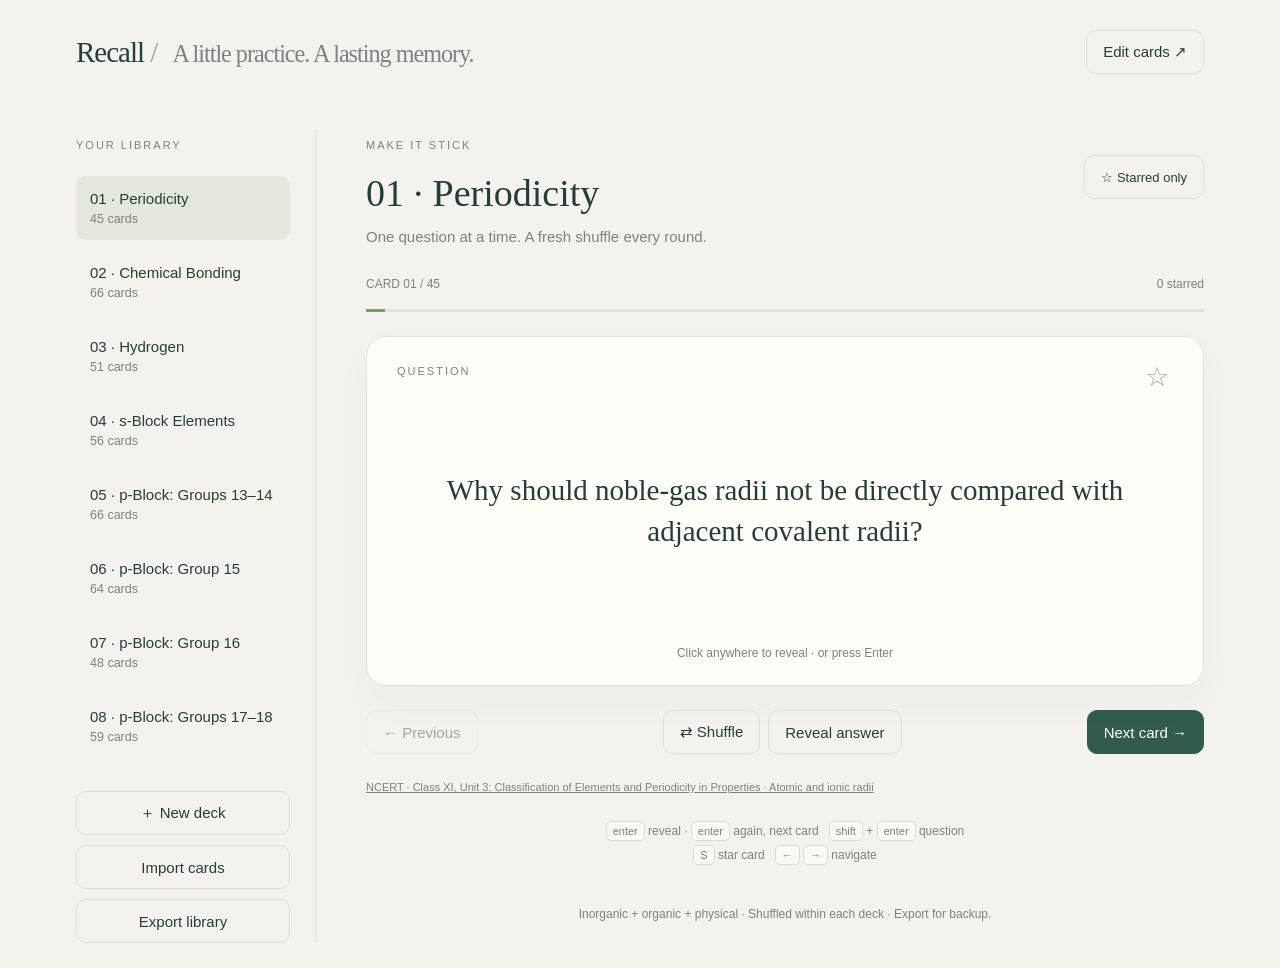
==== flashcards/index.html @ 3850d4a3 "Show board-note PDF page references and repair legacy wavefunction card" ====
<!doctype html>
<html lang="en"><head><meta charset="utf-8"><meta name="viewport" content="width=device-width,initial-scale=1,viewport-fit=cover"><meta name="robots" content="noindex, nofollow, noarchive"><meta name="referrer" content="no-referrer"><meta name="theme-color" content="#f4f2ed"><title>Recall — Flashcards</title><style>
:root{--bg:#f4f2ed;--ink:#243e37;--muted:#7a847e;--green:#315c4d;--line:#dedfd6}*{box-sizing:border-box}body{margin:0;background:var(--bg);color:var(--ink);font:15px -apple-system,BlinkMacSystemFont,sans-serif}button,input,textarea,select{font:inherit}button{cursor:pointer;color:inherit;border:1px solid var(--line);background:transparent;border-radius:10px;padding:10px 16px}button:hover{background:#e8ece4}button:disabled{opacity:.4;cursor:default}button:focus-visible,[role=button]:focus-visible{outline:3px solid #a8c6af;outline-offset:4px}.primary{background:var(--green);color:white;border-color:var(--green)}.primary:hover{background:#244737}header{max-width:1200px;margin:auto;padding:30px 36px;display:flex;justify-content:space-between;align-items:center}.logo{font-family:Georgia,serif;font-size:29px;letter-spacing:-1px}.logo span{font-family:inherit;color:#92a58d}header small{color:var(--muted);margin-left:15px}.layout{max-width:1200px;margin:25px auto;display:grid;grid-template-columns:240px 1fr;gap:50px;padding:0 36px}#decks{max-height:65vh;overflow:auto}aside{border-right:1px solid var(--line);padding-right:25px}.eyebrow{font-size:11px;text-transform:uppercase;letter-spacing:2px;color:var(--muted);margin:10px 0 20px}.deck{width:100%;text-align:left;border:0;margin:5px 0;padding:14px}.deck.active{background:#e2e8dc}.deck small{display:block;color:var(--muted);margin-top:5px}.aside-actions{margin-top:35px;display:grid;gap:10px}.topline{display:flex;justify-content:space-between;align-items:center;gap:15px}h1{font:38px Georgia,serif;font-weight:normal;margin:8px 0 10px}.subtitle{color:var(--muted);line-height:1.6}.filter{font-size:13px;white-space:nowrap}.filter.on{background:#ece3c6;border-color:#c8af67}.progress{margin:28px 0 18px;display:flex;justify-content:space-between;font-size:12px;color:var(--muted)}.track{height:3px;background:#e0e3da;margin-bottom:24px}.track div{height:100%;background:#819a73;transition:width .3s}.card{position:relative;min-height:350px;background:#fffef9;border:1px solid #e0e3d9;border-radius:20px;box-shadow:0 15px 40px #283a2a08;display:flex;flex-direction:column;align-items:center;justify-content:center;padding:65px 45px;cursor:pointer;transition:background .2s}.card.back{background:#edf2e8}.card .side{position:absolute;top:28px;left:30px;font-size:11px;letter-spacing:2px;text-transform:uppercase;color:var(--muted)}.star{position:absolute;right:22px;top:18px;border:0;font-size:27px;padding:5px 12px;color:#a1a79e}.star.selected{color:#b69239}.content{font:29px/1.45 Georgia,serif;text-align:center;white-space:pre-wrap;overflow-wrap:anywhere;max-width:100%}.hint{position:absolute;bottom:25px;color:var(--muted);font-size:12px}.controls{gap:8px;flex-wrap:wrap;display:flex;align-items:center;justify-content:space-between;margin:24px 0}.keys{color:var(--muted);font-size:12px;text-align:center;line-height:2}kbd{border:1px solid #d8dcd1;border-radius:5px;background:#fafaf4;padding:3px 6px;font:11px -apple-system,sans-serif}.footer{margin-top:40px;color:var(--muted);font-size:12px;text-align:center}dialog{width:min(720px,95vw);border:1px solid var(--line);border-radius:18px;padding:30px;background:var(--bg);color:var(--ink)}dialog::backdrop{background:#1f352b66;backdrop-filter:blur(5px)}.modal-head{display:flex;justify-content:space-between;align-items:center}.modal-head h2{font:28px Georgia,serif;margin:0}label{display:block;margin-top:20px;font-size:12px;color:var(--muted)}input,textarea{width:100%;border:1px solid var(--line);background:#fffef9;border-radius:8px;padding:12px;color:var(--ink);margin-top:7px}textarea{min-height:90px;resize:vertical}.edit-row{border-top:1px solid var(--line);margin-top:20px;padding-top:5px}.modal-actions{display:flex;gap:10px;justify-content:space-between;margin-top:24px}.notice{min-height:20px;color:#a14e37;font-size:13px}#file{display:none}@media(max-width:760px){header{padding:20px}header small{display:none}.layout{display:block;padding:0 20px;margin-top:5px}aside{border:0;padding:0;margin-bottom:25px}#decks{display:flex;overflow:auto}.deck{min-width:140px}.aside-actions{display:flex;margin-top:10px}.aside-actions button{font-size:12px;padding:8px}.eyebrow{display:none}h1{font-size:30px}.card{min-height:320px;padding:60px 25px}.content{font-size:24px}.layout{max-width:650px}}
#figure{display:block;width:min(600px,100%);max-height:260px;object-fit:contain;margin-top:22px;border-radius:14px}#figure[hidden]{display:none}.card:has(#figure:not([hidden])){padding:65px 30px 60px}.card:has(#figure:not([hidden])) .content{font-size:24px}/* mobile-layout-v1 */
html{overflow-x:hidden}main,.topline>div{min-width:0}button,[role=button]{touch-action:manipulation}button{min-height:44px}h1{overflow-wrap:anywhere}.mobile-picker{display:none}.aside-actions{min-width:0}dialog{max-height:85dvh;overflow-y:auto}input,textarea,select{font-size:16px}.content{line-height:1.4}#source{overflow-wrap:anywhere}
@media(max-width:760px){body{padding-bottom:env(safe-area-inset-bottom)}header{padding:18px max(16px,env(safe-area-inset-left));gap:12px}.layout{padding:0 max(16px,env(safe-area-inset-left));margin:0 auto 24px;max-width:650px}aside{margin-bottom:24px}#decks{display:none}.mobile-picker{display:block;margin:0;font-size:12px}.mobile-picker select{display:block;width:100%;max-width:100%;border:1px solid var(--line);border-radius:12px;background:#fffef9;color:var(--ink);padding:12px 34px 12px 12px;margin-top:8px;min-height:48px}.aside-actions{display:grid;grid-template-columns:repeat(3,minmax(0,1fr));gap:8px;margin-top:12px}.aside-actions button{padding:9px 4px;font-size:12px;white-space:normal}.topline{align-items:flex-start;gap:8px}h1{font-size:clamp(24px,6.5vw,32px);line-height:1.2;margin-top:0}.filter{font-size:12px;padding:9px;min-width:96px}.subtitle{font-size:13px}.progress{margin:20px 0 12px}.track{margin-bottom:18px}.card{min-height:310px;padding:65px 22px 70px;border-radius:16px}.content{font-size:clamp(21px,5.6vw,27px)}.card .side{left:20px;top:24px}.hint{bottom:23px;left:15px;right:15px;text-align:center;font-size:11px;line-height:1.5}.controls{display:grid;grid-template-columns:1fr 1fr;gap:8px;margin:18px 0}.controls>div{grid-column:1/-1;grid-row:1;display:grid!important;grid-template-columns:1fr 1fr}.controls button{width:100%;font-size:13px;padding:12px 6px}#next{grid-column:2;grid-row:2}#prev{grid-column:1;grid-row:2}.keys{display:none}.footer{margin-top:24px;font-size:11px;line-height:1.6}.card:has(#figure:not([hidden])){padding:60px 15px 65px}.card:has(#figure:not([hidden])) .content{font-size:21px}#figure{margin-top:15px}dialog{padding:20px;width:calc(100vw - 24px)}.modal-head h2{font-size:24px}.modal-actions{gap:8px}.modal-actions button{font-size:14px}}
@media(prefers-reduced-motion:reduce){*{transition:none!important}}
</style></head><body>
<header><div class="logo">Recall<span> /</span><small>A little practice. A lasting memory.</small></div><button id="edit">Edit cards ↗</button></header>
<div class="layout"><aside><div class="eyebrow">Your library</div><label class="mobile-picker" for="deck-select">Choose a deck<select id="deck-select"></select></label><div id="decks"></div><div class="aside-actions"><button id="new">＋ New deck</button><button id="import">Import cards</button><button id="export">Export library</button></div></aside><main><div class="topline"><div><div class="eyebrow">Make it stick</div><h1 id="title"></h1></div><button class="filter" id="filter">☆ Starred only</button></div><div class="subtitle">One question at a time. A fresh shuffle every round.</div><div class="progress"><span id="position"></span><span id="count"></span></div><div class="track"><div id="bar"></div></div><div class="card" id="card" role="button" tabindex="0" aria-label="Flip flashcard"><span class="side" id="side">Question</span><button class="star" id="star" aria-label="Star card">☆</button><div class="content" id="content"></div><img id="figure" alt="" hidden><span class="hint" id="hint"></span></div><div class="controls"><button id="prev">← Previous</button><div style="display:flex;gap:8px"><button id="shuffle" title="Shuffle this deck and start a fresh round">⇄ Shuffle</button><button id="flip">Reveal answer</button></div><button id="next" class="primary">Next card →</button></div><div id="source" style="color:var(--muted);font-size:11px;line-height:1.7;margin:12px 0 22px"></div><div class="keys"><kbd>enter</kbd> reveal · <kbd>enter</kbd> again, next card &nbsp; <kbd>shift</kbd> + <kbd>enter</kbd> question<br><kbd>S</kbd> star card &nbsp; <kbd>←</kbd> <kbd>→</kbd> navigate</div><div class="footer">Inorganic + organic + physical · Shuffled within each deck · Export for backup.</div></main></div>
<dialog id="editor"><div class="modal-head"><h2>Edit your deck</h2><button id="close">✕</button></div><label>Deck name<input id="deckname" maxlength="100"></label><div id="rows"></div><div class="modal-actions"><button id="add">＋ Add card</button><button id="save" class="primary">Save deck</button></div><p class="notice" id="notice"></p></dialog><input type="file" id="file" accept=".json,application/json">
<script id="ncert-builtins">const BUILTIN_DECKS=[{"id":"ncert-full-periodicity-v1","name":"01 · Periodicity","description":"Original recall prompts based on NCERT; full older chapter coverage.","cards":[{"q":"What distinguishes modern periodic law from Mendeleev’s law?","a":"Modern periodicity is based on atomic number; Mendeleev arranged chiefly by atomic mass.","starred":false,"topic":"Periodic classification","source":{"book":"NCERT Chemistry","chapter":"Class XI, Unit 3: Classification of Elements and Periodicity in Properties","topic":"Periodic classification","url":"https://ncert.nic.in/textbook/pdf/kech103.pdf"},"id":"card-b4aacfde845e7854","concept":"q:what distinguishes modern periodic law from mendeleev s law"},{"q":"Why do chemical properties repeat periodically?","a":"Similar valence-shell configurations recur as atomic number increases.","starred":false,"topic":"Periodic classification","source":{"book":"NCERT Chemistry","chapter":"Class XI, Unit 3: Classification of Elements and Periodicity in Properties","topic":"Periodic classification","url":"https://ncert.nic.in/textbook/pdf/kech103.pdf"},"id":"card-3564a9c19187f650","concept":"q:why do chemical properties repeat periodically"},{"q":"What limited Newlands’ law of octaves?","a":"It worked reasonably only up to calcium.","starred":false,"topic":"Periodic classification","source":{"book":"NCERT Chemistry","chapter":"Class XI, Unit 3: Classification of Elements and Periodicity in Properties","topic":"Periodic classification","url":"https://ncert.nic.in/textbook/pdf/kech103.pdf"},"id":"card-4d4bcddd098fec46","concept":"q:what limited newlands law of octaves"},{"q":"What were eka-aluminium and eka-silicon later identified as?","a":"Gallium and germanium, respectively.","starred":false,"topic":"Periodic classification","source":{"book":"NCERT Chemistry","chapter":"Class XI, Unit 3: Classification of Elements and Periodicity in Properties","topic":"Periodic classification","url":"https://ncert.nic.in/textbook/pdf/kech103.pdf"},"id":"card-8cde0d0e4b7dd866","concept":"q:what were eka aluminium and eka silicon later identified as"},{"q":"What determines an element’s period?","a":"The highest principal quantum number occupied in its ground-state configuration.","starred":false,"topic":"Electronic configurations","source":{"book":"NCERT Chemistry","chapter":"Class XI, Unit 3: Classification of Elements and Periodicity in Properties","topic":"Electronic configurations","url":"https://ncert.nic.in/textbook/pdf/kech103.pdf"},"id":"card-d88bf72937ccd4da","concept":"q:what determines an element s period"},{"q":"What are the valence configurations of s- and p-block elements?","a":"s-block: ns¹ or ns². p-block: ns²np¹–⁶; helium is 1s².","starred":false,"topic":"Electronic configurations","source":{"book":"NCERT Chemistry","chapter":"Class XI, Unit 3: Classification of Elements and Periodicity in Properties","topic":"Electronic configurations","url":"https://ncert.nic.in/textbook/pdf/kech103.pdf"},"id":"card-c2c9488340715de0","concept":"q:what are the valence configurations of s and p block elements"},{"q":"What is the general d-block configuration?","a":"(n−1)d¹–¹⁰ns⁰–².","starred":false,"topic":"Electronic configurations","source":{"book":"NCERT Chemistry","chapter":"Class XI, Unit 3: Classification of Elements and Periodicity in Properties","topic":"Electronic configurations","url":"https://ncert.nic.in/textbook/pdf/kech103.pdf"},"id":"card-8ac11bf818082ec2","concept":"q:what is the general d block configuration"},{"q":"What is the general f-block configuration?","a":"(n−2)f¹–¹⁴(n−1)d⁰–¹ns².","starred":false,"topic":"Electronic configurations","source":{"book":"NCERT Chemistry","chapter":"Class XI, Unit 3: Classification of Elements and Periodicity in Properties","topic":"Electronic configurations","url":"https://ncert.nic.in/textbook/pdf/kech103.pdf"},"id":"card-cb9335bf37b9ec5d","concept":"q:what is the general f block configuration"},{"q":"Why is helium placed with group 18 despite its s configuration?","a":"Its closed shell and very low reactivity resemble the noble gases.","starred":false,"topic":"Electronic configurations","source":{"book":"NCERT Chemistry","chapter":"Class XI, Unit 3: Classification of Elements and Periodicity in Properties","topic":"Electronic configurations","url":"https://ncert.nic.in/textbook/pdf/kech103.pdf"},"id":"card-cb4c1d490a7af591","concept":"q:why is helium placed with group 18 despite its s configuration"},{"q":"How many elements can periods 1–7 contain?","a":"2, 8, 8, 18, 18, 32, 32.","starred":false,"topic":"Electronic configurations","source":{"book":"NCERT Chemistry","chapter":"Class XI, Unit 3: Classification of Elements and Periodicity in Properties","topic":"Electronic configurations","url":"https://ncert.nic.in/textbook/pdf/kech103.pdf"},"id":"card-8fa2cfcc6019c5c3","concept":"q:how many elements can periods 1 7 contain"},{"q":"How does atomic radius usually vary across a period and down a group?","a":"It decreases across a period as effective nuclear attraction increases; it increases down a group as shells are added.","starred":false,"topic":"Atomic and ionic radii","source":{"book":"NCERT Chemistry","chapter":"Class XI, Unit 3: Classification of Elements and Periodicity in Properties","topic":"Atomic and ionic radii","url":"https://ncert.nic.in/textbook/pdf/kech103.pdf"},"id":"card-751730f29839438f","concept":"q:how does atomic radius usually vary across a period and down a group"},{"q":"Why is a cation smaller than its parent atom?","a":"Electron loss reduces repulsion and increases attraction per remaining electron; the outer shell may also disappear.","starred":false,"topic":"Atomic and ionic radii","source":{"book":"NCERT Chemistry","chapter":"Class XI, Unit 3: Classification of Elements and Periodicity in Properties","topic":"Atomic and ionic radii","url":"https://ncert.nic.in/textbook/pdf/kech103.pdf"},"id":"card-3c93670c9dd43a89","concept":"q:why is a cation smaller than its parent atom"},{"q":"Why is an anion larger than its parent atom?","a":"Added electrons increase repulsion while nuclear charge stays the same.","starred":false,"topic":"Atomic and ionic radii","source":{"book":"NCERT Chemistry","chapter":"Class XI, Unit 3: Classification of Elements and Periodicity in Properties","topic":"Atomic and ionic radii","url":"https://ncert.nic.in/textbook/pdf/kech103.pdf"},"id":"card-01cacb04d70d37cc","concept":"q:why is an anion larger than its parent atom"},{"q":"How do you rank radii within an isoelectronic series?","a":"More protons means a smaller radius for the same number of electrons.","starred":false,"topic":"Atomic and ionic radii","source":{"book":"NCERT Chemistry","chapter":"Class XI, Unit 3: Classification of Elements and Periodicity in Properties","topic":"Atomic and ionic radii","url":"https://ncert.nic.in/textbook/pdf/kech103.pdf"},"id":"card-9fdcd0d53245be4f","concept":"q:how do you rank radii within an isoelectronic series"},{"q":"Arrange O²⁻, F⁻, Na⁺ and Mg²⁺ by decreasing size.","a":"O²⁻ > F⁻ > Na⁺ > Mg²⁺; each has 10 electrons.","starred":false,"topic":"Atomic and ionic radii","source":{"book":"NCERT Chemistry","chapter":"Class XI, Unit 3: Classification of Elements and Periodicity in Properties","topic":"Atomic and ionic radii","url":"https://ncert.nic.in/textbook/pdf/kech103.pdf"},"id":"card-91822aff9a6f9854","concept":"q:arrange o² f na and mg² by decreasing size"},{"q":"Why should noble-gas radii not be directly compared with adjacent covalent radii?","a":"Noble-gas values are usually van der Waals radii, which use a different definition.","starred":false,"topic":"Atomic and ionic radii","source":{"book":"NCERT Chemistry","chapter":"Class XI, Unit 3: Classification of Elements and Periodicity in Properties","topic":"Atomic and ionic radii","url":"https://ncert.nic.in/textbook/pdf/kech103.pdf"},"id":"card-85e48c2c43742eec","concept":"q:why should noble gas radii not be directly compared with adjacent covalent radii"},{"q":"What process defines first ionisation enthalpy?","a":"X(g) → X⁺(g) + e⁻; removing an electron from an isolated gaseous atom.","starred":false,"topic":"Ionisation enthalpy","source":{"book":"NCERT Chemistry","chapter":"Class XI, Unit 3: Classification of Elements and Periodicity in Properties","topic":"Ionisation enthalpy","url":"https://ncert.nic.in/textbook/pdf/kech103.pdf"},"id":"card-41d00d0476376fde","concept":"q:what process defines first ionisation enthalpy"},{"q":"What is the broad trend in first ionisation enthalpy?","a":"Usually increases across a period and decreases down a group.","starred":false,"topic":"Ionisation enthalpy","source":{"book":"NCERT Chemistry","chapter":"Class XI, Unit 3: Classification of Elements and Periodicity in Properties","topic":"Ionisation enthalpy","url":"https://ncert.nic.in/textbook/pdf/kech103.pdf"},"id":"card-72eb7e8baf57ce61","concept":"q:what is the broad trend in first ionisation enthalpy"},{"q":"Why is Be’s first ionisation enthalpy greater than B’s?","a":"B loses a higher-energy 2p electron; Be loses a 2s electron from a filled subshell.","starred":false,"topic":"Ionisation enthalpy","source":{"book":"NCERT Chemistry","chapter":"Class XI, Unit 3: Classification of Elements and Periodicity in Properties","topic":"Ionisation enthalpy","url":"https://ncert.nic.in/textbook/pdf/kech103.pdf"},"id":"card-8cba7eddf71a2599","concept":"q:why is be s first ionisation enthalpy greater than b s"},{"q":"Why is nitrogen’s first ionisation enthalpy greater than oxygen’s?","a":"Nitrogen has a half-filled 2p³ arrangement; oxygen has a paired 2p electron with extra repulsion.","starred":false,"topic":"Ionisation enthalpy","source":{"book":"NCERT Chemistry","chapter":"Class XI, Unit 3: Classification of Elements and Periodicity in Properties","topic":"Ionisation enthalpy","url":"https://ncert.nic.in/textbook/pdf/kech103.pdf"},"id":"card-8949206e425e3a51","concept":"q:why is nitrogen s first ionisation enthalpy greater than oxygen s"},{"q":"Why is Mg’s first ionisation enthalpy greater than Al’s?","a":"Al’s electron is removed from 3p, whereas Mg’s is removed from 3s.","starred":false,"topic":"Ionisation enthalpy","source":{"book":"NCERT Chemistry","chapter":"Class XI, Unit 3: Classification of Elements and Periodicity in Properties","topic":"Ionisation enthalpy","url":"https://ncert.nic.in/textbook/pdf/kech103.pdf"},"id":"card-ab8e0a9323913749","concept":"q:why is mg s first ionisation enthalpy greater than al s"},{"q":"Why is phosphorus’s first ionisation enthalpy greater than sulphur’s?","a":"P has half-filled 3p³; S contains a repelling electron pair in 3p.","starred":false,"topic":"Ionisation enthalpy","source":{"book":"NCERT Chemistry","chapter":"Class XI, Unit 3: Classification of Elements and Periodicity in Properties","topic":"Ionisation enthalpy","url":"https://ncert.nic.in/textbook/pdf/kech103.pdf"},"id":"card-4bf26396e0bf39e1","concept":"q:why is phosphorus s first ionisation enthalpy greater than sulphur s"},{"q":"Why are successive ionisation enthalpies progressively larger?","a":"Each electron is removed from an increasingly positive ion.","starred":false,"topic":"Ionisation enthalpy","source":{"book":"NCERT Chemistry","chapter":"Class XI, Unit 3: Classification of Elements and Periodicity in Properties","topic":"Ionisation enthalpy","url":"https://ncert.nic.in/textbook/pdf/kech103.pdf"},"id":"card-81ebdb6b436c9e6d","concept":"q:why are successive ionisation enthalpies progressively larger"},{"q":"What does a large jump after the second ionisation suggest?","a":"Two electrons were relatively easy to remove; the next removal disrupts a stable core, as in group 2.","starred":false,"topic":"Ionisation enthalpy","source":{"book":"NCERT Chemistry","chapter":"Class XI, Unit 3: Classification of Elements and Periodicity in Properties","topic":"Ionisation enthalpy","url":"https://ncert.nic.in/textbook/pdf/kech103.pdf"},"id":"card-9cbcdff4a36e9d5e","concept":"q:what does a large jump after the second ionisation suggest"},{"q":"What process defines electron gain enthalpy?","a":"X(g) + e⁻ → X⁻(g). A negative value means energy is released.","starred":false,"topic":"Electron gain enthalpy","source":{"book":"NCERT Chemistry","chapter":"Class XI, Unit 3: Classification of Elements and Periodicity in Properties","topic":"Electron gain enthalpy","url":"https://ncert.nic.in/textbook/pdf/kech103.pdf"},"id":"card-bde1ab3d8d0767ab","concept":"q:what process defines electron gain enthalpy"},{"q":"Why is chlorine’s electron gain enthalpy more negative than fluorine’s?","a":"The compact 2p shell of fluorine causes stronger repulsion for the incoming electron than chlorine’s 3p shell.","starred":false,"topic":"Electron gain enthalpy","source":{"book":"NCERT Chemistry","chapter":"Class XI, Unit 3: Classification of Elements and Periodicity in Properties","topic":"Electron gain enthalpy","url":"https://ncert.nic.in/textbook/pdf/kech103.pdf"},"id":"card-9f204c3323771d0b","concept":"q:why is chlorine s electron gain enthalpy more negative than fluorine s"},{"q":"Why is sulphur’s electron gain enthalpy more negative than oxygen’s?","a":"Oxygen’s compact 2p shell produces greater electron–electron repulsion.","starred":false,"topic":"Electron gain enthalpy","source":{"book":"NCERT Chemistry","chapter":"Class XI, Unit 3: Classification of Elements and Periodicity in Properties","topic":"Electron gain enthalpy","url":"https://ncert.nic.in/textbook/pdf/kech103.pdf"},"id":"card-866aa41487122c55","concept":"q:why is sulphur s electron gain enthalpy more negative than oxygen s"},{"q":"Why is the second electron gain enthalpy of oxygen positive?","a":"Energy is needed to add an electron to an already negative O⁻ ion.","starred":false,"topic":"Electron gain enthalpy","source":{"book":"NCERT Chemistry","chapter":"Class XI, Unit 3: Classification of Elements and Periodicity in Properties","topic":"Electron gain enthalpy","url":"https://ncert.nic.in/textbook/pdf/kech103.pdf"},"id":"card-6c669c712f3d2db9","concept":"q:why is the second electron gain enthalpy of oxygen positive"},{"q":"Why is electron addition to a noble gas energetically unfavourable?","a":"The electron must enter a new, higher-energy shell beyond the closed shell.","starred":false,"topic":"Electron gain enthalpy","source":{"book":"NCERT Chemistry","chapter":"Class XI, Unit 3: Classification of Elements and Periodicity in Properties","topic":"Electron gain enthalpy","url":"https://ncert.nic.in/textbook/pdf/kech103.pdf"},"id":"card-9640805926fe97fb","concept":"q:why is electron addition to a noble gas energetically unfavourable"},{"q":"How is electronegativity different from electron gain enthalpy?","a":"Electronegativity concerns attraction for shared electrons in a bond; electron gain enthalpy concerns electron addition to an isolated gaseous species.","starred":false,"topic":"Electronegativity","source":{"book":"NCERT Chemistry","chapter":"Class XI, Unit 3: Classification of Elements and Periodicity in Properties","topic":"Electronegativity","url":"https://ncert.nic.in/textbook/pdf/kech103.pdf"},"id":"card-eac6c59ab0e57a88","concept":"q:how is electronegativity different from electron gain enthalpy"},{"q":"Which element is most electronegative?","a":"Fluorine.","starred":false,"topic":"Electronegativity","source":{"book":"NCERT Chemistry","chapter":"Class XI, Unit 3: Classification of Elements and Periodicity in Properties","topic":"Electronegativity","url":"https://ncert.nic.in/textbook/pdf/kech103.pdf"},"id":"card-1578d5200e973301","concept":"q:which element is most electronegative"},{"q":"How does metallic character vary in the periodic table?","a":"Usually decreases across a period and increases down a group.","starred":false,"topic":"Electronegativity","source":{"book":"NCERT Chemistry","chapter":"Class XI, Unit 3: Classification of Elements and Periodicity in Properties","topic":"Electronegativity","url":"https://ncert.nic.in/textbook/pdf/kech103.pdf"},"id":"card-ef643f962e688eb0","concept":"q:how does metallic character vary in the periodic table"},{"q":"How does oxide character generally change across a period?","a":"From basic through amphoteric to acidic as metallic character decreases.","starred":false,"topic":"Chemical reactivity","source":{"book":"NCERT Chemistry","chapter":"Class XI, Unit 3: Classification of Elements and Periodicity in Properties","topic":"Chemical reactivity","url":"https://ncert.nic.in/textbook/pdf/kech103.pdf"},"id":"card-0ecb93980e31438c","concept":"q:how does oxide character generally change across a period"},{"q":"Give two common amphoteric oxides.","a":"Al₂O₃ and ZnO; each reacts with both acids and bases.","starred":false,"topic":"Chemical reactivity","source":{"book":"NCERT Chemistry","chapter":"Class XI, Unit 3: Classification of Elements and Periodicity in Properties","topic":"Chemical reactivity","url":"https://ncert.nic.in/textbook/pdf/kech103.pdf"},"id":"card-bcea8076e9671b9d","concept":"q:give two common amphoteric oxides"},{"q":"How does the highest oxidation state of main-group elements relate to the group number?","a":"For groups 13–17, the maximum commonly equals group number minus 10; fluorine and oxygen have important exceptions.","starred":false,"topic":"Chemical reactivity","source":{"book":"NCERT Chemistry","chapter":"Class XI, Unit 3: Classification of Elements and Periodicity in Properties","topic":"Chemical reactivity","url":"https://ncert.nic.in/textbook/pdf/kech103.pdf"},"id":"card-cdbf4d63bffb54c0","concept":"q:how does the highest oxidation state of main group elements relate to the group number"},{"q":"Why are second-period elements often anomalous?","a":"They are small, have high electronegativity and high ionisation enthalpy, and lack accessible valence d orbitals.","starred":false,"topic":"Anomalous behaviour","source":{"book":"NCERT Chemistry","chapter":"Class XI, Unit 3: Classification of Elements and Periodicity in Properties","topic":"Anomalous behaviour","url":"https://ncert.nic.in/textbook/pdf/kech103.pdf"},"id":"card-2ce5243509072b36","concept":"q:why are second period elements often anomalous"},{"q":"What is a diagonal relationship? Give examples.","a":"Similarity between diagonally adjacent elements, such as Li–Mg and Be–Al, associated with comparable size and charge density.","starred":false,"topic":"Anomalous behaviour","source":{"book":"NCERT Chemistry","chapter":"Class XI, Unit 3: Classification of Elements and Periodicity in Properties","topic":"Anomalous behaviour","url":"https://ncert.nic.in/textbook/pdf/kech103.pdf"},"id":"card-c0a8b0eb6d79bfae","concept":"q:what is a diagonal relationship give examples"},{"id":"boards-moseley-law","concept":"boards-moseley-law","q":"What correlation underlies Moseley’s identification of atomic number?","a":"√ν of characteristic X-rays varies approximately linearly with Z.","starred":false,"topic":"Additional board concepts","source":{"book":"Chemistry Master Boards","chapter":"01 · Periodicity","topic":"Board notes","pdfPage":70}},{"id":"boards-d-block-group-number","concept":"boards-d-block-group-number","q":"For a typical d-block configuration, how is group number obtained?","a":"Add (n−1)d and ns electron counts.","starred":false,"topic":"Additional board concepts","source":{"book":"Chemistry Master Boards","chapter":"01 · Periodicity","topic":"Board notes","pdfPage":78}},{"id":"boards-transuranic","concept":"boards-transuranic","q":"What defines a transuranic element?","a":"Atomic number greater than uranium’s 92.","starred":false,"topic":"Additional board concepts","source":{"book":"Chemistry Master Boards","chapter":"01 · Periodicity","topic":"Board notes","pdfPage":80}},{"id":"boards-slater-1s","concept":"boards-slater-1s","q":"In Slater’s rules, how much does the other 1s electron shield a 1s electron?","a":"0.30.","starred":false,"topic":"Additional board concepts","source":{"book":"Chemistry Master Boards","chapter":"01 · Periodicity","topic":"Board notes","pdfPage":82}},{"id":"boards-slater-same-sp","concept":"boards-slater-same-sp","q":"In Slater’s rules, how much does another electron in the same ns/np group shield?","a":"0.35, except the 1s case.","starred":false,"topic":"Additional board concepts","source":{"book":"Chemistry Master Boards","chapter":"01 · Periodicity","topic":"Board notes","pdfPage":82}},{"id":"boards-slater-inner-sp","concept":"boards-slater-inner-sp","q":"For an ns/np electron, what are the usual Slater contributions of inner shells?","a":"0.85 per (n−1)-shell electron; 1.00 per deeper electron.","starred":false,"topic":"Additional board concepts","source":{"book":"Chemistry Master Boards","chapter":"01 · Periodicity","topic":"Board notes","pdfPage":82}},{"id":"boards-slater-d-f","concept":"boards-slater-d-f","q":"For an nd/nf electron, how are electrons in groups to its left counted?","a":"1.00 each; electrons in the same d/f group contribute 0.35 each.","starred":false,"topic":"Additional board concepts","source":{"book":"Chemistry Master Boards","chapter":"01 · Periodicity","topic":"Board notes","pdfPage":82}},{"id":"boards-metallic-radius","concept":"boards-metallic-radius","q":"Define metallic radius.","a":"Half the nearest-neighbour internuclear distance in a metal crystal.","starred":false,"topic":"Additional board concepts","source":{"book":"Chemistry Master Boards","chapter":"01 · Periodicity","topic":"Board notes","pdfPage":84}}]},{"id":"ncert-full-bonding-v1","name":"02 · Chemical Bonding","description":"Original recall prompts based on NCERT; full older chapter coverage.","cards":[{"q":"What is the octet rule?","a":"Main-group atoms often gain, lose or share electrons to acquire eight valence electrons; it has exceptions.","starred":false,"topic":"Lewis structures","source":{"book":"NCERT Chemistry","chapter":"Class XI, Unit 4: Chemical Bonding and Molecular Structure","topic":"Lewis structures","url":"https://ncert.nic.in/textbook/pdf/kech104.pdf"},"id":"card-ffa80076973a544b","concept":"q:what is the octet rule"},{"q":"Name octet-rule exceptions with incomplete octets.","a":"BeCl₂ and BF₃ have fewer than eight electrons around the central atom.","starred":false,"topic":"Lewis structures","source":{"book":"NCERT Chemistry","chapter":"Class XI, Unit 4: Chemical Bonding and Molecular Structure","topic":"Lewis structures","url":"https://ncert.nic.in/textbook/pdf/kech104.pdf"},"id":"card-72494163c3500e09","concept":"q:name octet rule exceptions with incomplete octets"},{"q":"Name odd-electron and expanded-octet examples.","a":"Odd-electron: NO and NO₂. Expanded-octet representations: PCl₅ and SF₆.","starred":false,"topic":"Lewis structures","source":{"book":"NCERT Chemistry","chapter":"Class XI, Unit 4: Chemical Bonding and Molecular Structure","topic":"Lewis structures","url":"https://ncert.nic.in/textbook/pdf/kech104.pdf"},"id":"card-ee5800f2a4a58df6","concept":"q:name odd electron and expanded octet examples"},{"q":"How is formal charge calculated?","a":"Valence electrons − nonbonding electrons − half the bonding electrons.","starred":false,"topic":"Lewis structures","source":{"book":"NCERT Chemistry","chapter":"Class XI, Unit 4: Chemical Bonding and Molecular Structure","topic":"Lewis structures","url":"https://ncert.nic.in/textbook/pdf/kech104.pdf"},"id":"card-c648d7ea7ad0a6a4","concept":"q:how is formal charge calculated"},{"q":"What generally makes a Lewis structure preferable?","a":"Small formal charges, limited charge separation, and negative formal charge on the more electronegative atom.","starred":false,"topic":"Lewis structures","source":{"book":"NCERT Chemistry","chapter":"Class XI, Unit 4: Chemical Bonding and Molecular Structure","topic":"Lewis structures","url":"https://ncert.nic.in/textbook/pdf/kech104.pdf"},"id":"card-5e10b79625890969","concept":"q:what generally makes a lewis structure preferable"},{"q":"What energetic factors favour ionic-compound formation?","a":"Relatively easy cation formation, favourable electron addition to the anion, and sufficient energy release on crystal formation.","starred":false,"topic":"Ionic bonding","source":{"book":"NCERT Chemistry","chapter":"Class XI, Unit 4: Chemical Bonding and Molecular Structure","topic":"Ionic bonding","url":"https://ncert.nic.in/textbook/pdf/kech104.pdf"},"id":"card-c9dc1a42f5b24dec","concept":"q:what energetic factors favour ionic compound formation"},{"q":"Why can MgO form despite oxygen’s positive second electron gain enthalpy?","a":"Large energy release during lattice formation can compensate for unfavourable gaseous-ion formation steps.","starred":false,"topic":"Ionic bonding","source":{"book":"NCERT Chemistry","chapter":"Class XI, Unit 4: Chemical Bonding and Molecular Structure","topic":"Ionic bonding","url":"https://ncert.nic.in/textbook/pdf/kech104.pdf"},"id":"card-0d915b60b685fa5d","concept":"q:why can mgo form despite oxygen s positive second electron gain enthalpy"},{"q":"How does lattice attraction vary with ionic charge and size?","a":"Greater charges and smaller separation usually give stronger attraction.","starred":false,"topic":"Ionic bonding","source":{"book":"NCERT Chemistry","chapter":"Class XI, Unit 4: Chemical Bonding and Molecular Structure","topic":"Ionic bonding","url":"https://ncert.nic.in/textbook/pdf/kech104.pdf"},"id":"card-b85cb3ea0531f8a0","concept":"q:how does lattice attraction vary with ionic charge and size"},{"q":"What is bond enthalpy?","a":"The energy required to break a mole of a specified bond in gaseous species; polyatomic molecules often use average values.","starred":false,"topic":"Bond parameters","source":{"book":"NCERT Chemistry","chapter":"Class XI, Unit 4: Chemical Bonding and Molecular Structure","topic":"Bond parameters","url":"https://ncert.nic.in/textbook/pdf/kech104.pdf"},"id":"card-c8574f2c59cb1323","concept":"q:what is bond enthalpy"},{"q":"How are bond order, length and strength generally related?","a":"Higher bond order usually means shorter and stronger bonds between the same atoms.","starred":false,"topic":"Bond parameters","source":{"book":"NCERT Chemistry","chapter":"Class XI, Unit 4: Chemical Bonding and Molecular Structure","topic":"Bond parameters","url":"https://ncert.nic.in/textbook/pdf/kech104.pdf"},"id":"card-552e5c84030faa95","concept":"q:how are bond order length and strength generally related"},{"q":"What are resonance structures?","a":"Alternative electron distributions for the same atomic skeleton; the real molecule is a resonance hybrid.","starred":false,"topic":"Resonance","source":{"book":"NCERT Chemistry","chapter":"Class XI, Unit 4: Chemical Bonding and Molecular Structure","topic":"Resonance","url":"https://ncert.nic.in/textbook/pdf/kech104.pdf"},"id":"card-be28e8f85d04f225","concept":"q:what are resonance structures"},{"q":"Are resonance forms rapidly interconverting molecules?","a":"No. They are representations of one delocalised electronic structure.","starred":false,"topic":"Resonance","source":{"book":"NCERT Chemistry","chapter":"Class XI, Unit 4: Chemical Bonding and Molecular Structure","topic":"Resonance","url":"https://ncert.nic.in/textbook/pdf/kech104.pdf"},"id":"card-ddb463cb8598d471","concept":"q:are resonance forms rapidly interconverting molecules"},{"q":"Why are the two O–O bonds in ozone equivalent?","a":"Electrons are delocalised; both bonds have intermediate character between single and double bonds.","starred":false,"topic":"Resonance","source":{"book":"NCERT Chemistry","chapter":"Class XI, Unit 4: Chemical Bonding and Molecular Structure","topic":"Resonance","url":"https://ncert.nic.in/textbook/pdf/kech104.pdf"},"id":"card-559a0b313689dbdf","concept":"q:why are the two o o bonds in ozone equivalent"},{"q":"Why is CO₂ nonpolar despite polar C=O bonds?","a":"Its linear shape makes the equal bond dipoles cancel.","starred":false,"topic":"Polarity","source":{"book":"NCERT Chemistry","chapter":"Class XI, Unit 4: Chemical Bonding and Molecular Structure","topic":"Polarity","url":"https://ncert.nic.in/textbook/pdf/kech104.pdf"},"id":"card-5162e497ccd93756","concept":"q:why is co₂ nonpolar despite polar c o bonds"},{"q":"Why is H₂O polar?","a":"Its bent shape prevents cancellation of the O–H bond dipoles.","starred":false,"topic":"Polarity","source":{"book":"NCERT Chemistry","chapter":"Class XI, Unit 4: Chemical Bonding and Molecular Structure","topic":"Polarity","url":"https://ncert.nic.in/textbook/pdf/kech104.pdf"},"id":"card-71de30d8341b0ac4","concept":"q:why is h₂o polar"},{"q":"Why is BF₃ nonpolar?","a":"Three equal bond dipoles cancel in a trigonal planar arrangement.","starred":false,"topic":"Polarity","source":{"book":"NCERT Chemistry","chapter":"Class XI, Unit 4: Chemical Bonding and Molecular Structure","topic":"Polarity","url":"https://ncert.nic.in/textbook/pdf/kech104.pdf"},"id":"card-463a2b3b9eaeca36","concept":"q:why is bf₃ nonpolar"},{"q":"Why is NH₃ more polar than NF₃?","a":"In NH₃, bond and lone-pair dipole contributions reinforce; in NF₃ they oppose.","starred":false,"topic":"Polarity","source":{"book":"NCERT Chemistry","chapter":"Class XI, Unit 4: Chemical Bonding and Molecular Structure","topic":"Polarity","url":"https://ncert.nic.in/textbook/pdf/kech104.pdf"},"id":"card-8d5308737816c62a","concept":"q:why is nh₃ more polar than nf₃"},{"q":"What increases the covalent character of an ionic compound?","a":"A small, highly charged cation and a large, easily polarised anion.","starred":false,"topic":"Fajans’ rule","source":{"book":"NCERT Chemistry","chapter":"Class XI, Unit 4: Chemical Bonding and Molecular Structure","topic":"Fajans’ rule","url":"https://ncert.nic.in/textbook/pdf/kech104.pdf"},"id":"card-ec8d9b4134b2d9b2","concept":"q:what increases the covalent character of an ionic compound"},{"q":"Which is more covalent: LiCl or NaCl? Why?","a":"LiCl; smaller Li⁺ polarises Cl⁻ more strongly.","starred":false,"topic":"Fajans’ rule","source":{"book":"NCERT Chemistry","chapter":"Class XI, Unit 4: Chemical Bonding and Molecular Structure","topic":"Fajans’ rule","url":"https://ncert.nic.in/textbook/pdf/kech104.pdf"},"id":"card-38fed1de17b11be9","concept":"q:which is more covalent licl or nacl why"},{"q":"What is the VSEPR order of repulsion strength?","a":"Lone pair–lone pair > lone pair–bond pair > bond pair–bond pair.","starred":false,"topic":"VSEPR","source":{"book":"NCERT Chemistry","chapter":"Class XI, Unit 4: Chemical Bonding and Molecular Structure","topic":"VSEPR","url":"https://ncert.nic.in/textbook/pdf/kech104.pdf"},"id":"card-35a55ae0517f817e","concept":"q:what is the vsepr order of repulsion strength"},{"q":"Why is the H–N–H angle in NH₃ smaller than the tetrahedral angle?","a":"Its lone pair repels bonding pairs more strongly, compressing the angle to about 107°.","starred":false,"topic":"VSEPR","source":{"book":"NCERT Chemistry","chapter":"Class XI, Unit 4: Chemical Bonding and Molecular Structure","topic":"VSEPR","url":"https://ncert.nic.in/textbook/pdf/kech104.pdf"},"id":"card-ab6ed6f4424d35d4","concept":"q:why is the h n h angle in nh₃ smaller than the tetrahedral angle"},{"q":"Why is water’s bond angle about 104.5°?","a":"Two lone pairs on oxygen compress the H–O–H angle below the tetrahedral value.","starred":false,"topic":"VSEPR","source":{"book":"NCERT Chemistry","chapter":"Class XI, Unit 4: Chemical Bonding and Molecular Structure","topic":"VSEPR","url":"https://ncert.nic.in/textbook/pdf/kech104.pdf"},"id":"card-4b52aa8aa30ca536","concept":"q:why is water s bond angle about 104 5"},{"q":"What are the shape and hybridisation of BeCl₂ in the gaseous monomer model?","a":"Linear; sp on Be.","starred":false,"topic":"VSEPR","source":{"book":"NCERT Chemistry","chapter":"Class XI, Unit 4: Chemical Bonding and Molecular Structure","topic":"VSEPR","url":"https://ncert.nic.in/textbook/pdf/kech104.pdf"},"id":"card-07097603db16f2d7","concept":"q:what are the shape and hybridisation of becl₂ in the gaseous monomer model"},{"q":"What are the shape and hybridisation of BF₃?","a":"Trigonal planar; sp².","starred":false,"topic":"VSEPR","source":{"book":"NCERT Chemistry","chapter":"Class XI, Unit 4: Chemical Bonding and Molecular Structure","topic":"VSEPR","url":"https://ncert.nic.in/textbook/pdf/kech104.pdf"},"id":"card-ed6d6c0e876de4d7","concept":"q:what are the shape and hybridisation of bf₃"},{"q":"What are the shape and hybridisation of CH₄?","a":"Tetrahedral; sp³.","starred":false,"topic":"VSEPR","source":{"book":"NCERT Chemistry","chapter":"Class XI, Unit 4: Chemical Bonding and Molecular Structure","topic":"VSEPR","url":"https://ncert.nic.in/textbook/pdf/kech104.pdf"},"id":"card-3f90e739fc41b754","concept":"q:what are the shape and hybridisation of ch₄"},{"q":"What are the electron-pair geometry and molecular shape of NH₃?","a":"Tetrahedral electron-pair arrangement; trigonal pyramidal molecular shape.","starred":false,"topic":"VSEPR","source":{"book":"NCERT Chemistry","chapter":"Class XI, Unit 4: Chemical Bonding and Molecular Structure","topic":"VSEPR","url":"https://ncert.nic.in/textbook/pdf/kech104.pdf"},"id":"card-867697c3e3db3176","concept":"ammonia-shape"},{"q":"What are the electron-pair geometry and molecular shape of H₂O?","a":"Tetrahedral electron-pair arrangement; bent molecular shape.","starred":false,"topic":"VSEPR","source":{"book":"NCERT Chemistry","chapter":"Class XI, Unit 4: Chemical Bonding and Molecular Structure","topic":"VSEPR","url":"https://ncert.nic.in/textbook/pdf/kech104.pdf"},"id":"card-5d26a89ab2faa7e5","concept":"q:what are the electron pair geometry and molecular shape of h₂o"},{"q":"What is the shape of gaseous PCl₅?","a":"Trigonal bipyramidal, with three equatorial and two axial bonds.","starred":false,"topic":"VSEPR","source":{"book":"NCERT Chemistry","chapter":"Class XI, Unit 4: Chemical Bonding and Molecular Structure","topic":"VSEPR","url":"https://ncert.nic.in/textbook/pdf/kech104.pdf"},"id":"card-64431a43b9385b38","concept":"q:what is the shape of gaseous pcl₅"},{"q":"Why are the axial P–Cl bonds in PCl₅ longer than the equatorial bonds?","a":"Each axial bond has three 90° interactions, compared with two for each equatorial bond.","starred":false,"topic":"VSEPR","source":{"book":"NCERT Chemistry","chapter":"Class XI, Unit 4: Chemical Bonding and Molecular Structure","topic":"VSEPR","url":"https://ncert.nic.in/textbook/pdf/kech104.pdf"},"id":"card-856ad1a7196e5422","concept":"q:why are the axial p cl bonds in pcl₅ longer than the equatorial bonds"},{"q":"What are the molecular shapes of SF₆ and IF₇?","a":"SF₆: octahedral. IF₇: pentagonal bipyramidal.","starred":false,"topic":"VSEPR","source":{"book":"NCERT Chemistry","chapter":"Class XI, Unit 4: Chemical Bonding and Molecular Structure","topic":"VSEPR","url":"https://ncert.nic.in/textbook/pdf/kech104.pdf"},"id":"card-2a0d4f235e7c7ee7","concept":"q:what are the molecular shapes of sf₆ and if₇"},{"q":"Why do lone pairs occupy equatorial sites in trigonal bipyramidal arrangements?","a":"An equatorial site has fewer 90° interactions, reducing repulsion.","starred":false,"topic":"VSEPR","source":{"book":"NCERT Chemistry","chapter":"Class XI, Unit 4: Chemical Bonding and Molecular Structure","topic":"VSEPR","url":"https://ncert.nic.in/textbook/pdf/kech104.pdf"},"id":"card-c87384ed8d9c152e","concept":"q:why do lone pairs occupy equatorial sites in trigonal bipyramidal arrangements"},{"q":"What are the shapes of SF₄, ClF₃ and XeF₂?","a":"SF₄: seesaw. ClF₃: T-shaped. XeF₂: linear.","starred":false,"topic":"VSEPR","source":{"book":"NCERT Chemistry","chapter":"Class XI, Unit 4: Chemical Bonding and Molecular Structure","topic":"VSEPR","url":"https://ncert.nic.in/textbook/pdf/kech104.pdf"},"id":"card-58b5d2dc4231d3ea","concept":"q:what are the shapes of sf₄ clf₃ and xef₂"},{"q":"What are the shapes of XeF₄ and BrF₅?","a":"XeF₄: square planar. BrF₅: square pyramidal.","starred":false,"topic":"VSEPR","source":{"book":"NCERT Chemistry","chapter":"Class XI, Unit 4: Chemical Bonding and Molecular Structure","topic":"VSEPR","url":"https://ncert.nic.in/textbook/pdf/kech104.pdf"},"id":"card-155ed23fd9cdf5da","concept":"q:what are the shapes of xef₄ and brf₅"},{"q":"How do sigma and pi bonds differ?","a":"Sigma: head-on overlap along the internuclear axis. Pi: lateral overlap on either side of that axis.","starred":false,"topic":"Valence bond theory","source":{"book":"NCERT Chemistry","chapter":"Class XI, Unit 4: Chemical Bonding and Molecular Structure","topic":"Valence bond theory","url":"https://ncert.nic.in/textbook/pdf/kech104.pdf"},"id":"card-c7a3c9e7d654093c","concept":"q:how do sigma and pi bonds differ"},{"q":"How many sigma and pi bonds occur in a double and a triple bond?","a":"Double: 1 σ + 1 π. Triple: 1 σ + 2 π.","starred":false,"topic":"Valence bond theory","source":{"book":"NCERT Chemistry","chapter":"Class XI, Unit 4: Chemical Bonding and Molecular Structure","topic":"Valence bond theory","url":"https://ncert.nic.in/textbook/pdf/kech104.pdf"},"id":"card-4029c50203953e16","concept":"q:how many sigma and pi bonds occur in a double and a triple bond"},{"q":"Why is rotation restricted around a double bond?","a":"Rotation disrupts the sideways orbital overlap forming the pi bond.","starred":false,"topic":"Valence bond theory","source":{"book":"NCERT Chemistry","chapter":"Class XI, Unit 4: Chemical Bonding and Molecular Structure","topic":"Valence bond theory","url":"https://ncert.nic.in/textbook/pdf/kech104.pdf"},"id":"card-32ae4c7520e4fdb3","concept":"q:why is rotation restricted around a double bond"},{"q":"What are hybrid orbitals?","a":"Orbitals formed by mathematical mixing of atomic orbitals on the same atom, oriented for bonding.","starred":false,"topic":"Hybridisation","source":{"book":"NCERT Chemistry","chapter":"Class XI, Unit 4: Chemical Bonding and Molecular Structure","topic":"Hybridisation","url":"https://ncert.nic.in/textbook/pdf/kech104.pdf"},"id":"card-d2d77b9eddc3fb7b","concept":"q:what are hybrid orbitals"},{"q":"What are the standard orientations of sp, sp² and sp³ hybrids?","a":"sp: linear, 180°. sp²: trigonal planar, 120°. sp³: tetrahedral, about 109.5°.","starred":false,"topic":"Hybridisation","source":{"book":"NCERT Chemistry","chapter":"Class XI, Unit 4: Chemical Bonding and Molecular Structure","topic":"Hybridisation","url":"https://ncert.nic.in/textbook/pdf/kech104.pdf"},"id":"card-ae74b1e08bcd5835","concept":"q:what are the standard orientations of sp sp² and sp³ hybrids"},{"q":"What is the bond-order formula in MO theory?","a":"Bond order = (number of bonding electrons − number of antibonding electrons)/2.","starred":false,"topic":"Molecular orbital theory","source":{"book":"NCERT Chemistry","chapter":"Class XI, Unit 4: Chemical Bonding and Molecular Structure","topic":"Molecular orbital theory","url":"https://ncert.nic.in/textbook/pdf/kech104.pdf"},"id":"card-fb060ea2e6555d0c","concept":"q:what is the bond order formula in mo theory"},{"q":"What does zero MO bond order imply?","a":"No stable bond is predicted by that MO occupation, as for He₂ in the simple model.","starred":false,"topic":"Molecular orbital theory","source":{"book":"NCERT Chemistry","chapter":"Class XI, Unit 4: Chemical Bonding and Molecular Structure","topic":"Molecular orbital theory","url":"https://ncert.nic.in/textbook/pdf/kech104.pdf"},"id":"card-a8e4322643d3b609","concept":"q:what does zero mo bond order imply"},{"q":"What are N₂’s bond order and magnetic character?","a":"Bond order 3; diamagnetic.","starred":false,"topic":"Molecular orbital theory","source":{"book":"NCERT Chemistry","chapter":"Class XI, Unit 4: Chemical Bonding and Molecular Structure","topic":"Molecular orbital theory","url":"https://ncert.nic.in/textbook/pdf/kech104.pdf"},"id":"card-9dabb0599fe4b2cc","concept":"q:what are n₂ s bond order and magnetic character"},{"q":"Why is O₂ paramagnetic?","a":"Its two degenerate π* antibonding orbitals contain one unpaired electron each.","starred":false,"topic":"Molecular orbital theory","source":{"book":"NCERT Chemistry","chapter":"Class XI, Unit 4: Chemical Bonding and Molecular Structure","topic":"Molecular orbital theory","url":"https://ncert.nic.in/textbook/pdf/kech104.pdf"},"id":"card-889d5e3fb9185ce4","concept":"oxygen-paramagnetism"},{"q":"Compare bond orders of O₂⁺, O₂, O₂⁻ and O₂²⁻.","a":"2.5, 2, 1.5 and 1, respectively.","starred":false,"topic":"Molecular orbital theory","source":{"book":"NCERT Chemistry","chapter":"Class XI, Unit 4: Chemical Bonding and Molecular Structure","topic":"Molecular orbital theory","url":"https://ncert.nic.in/textbook/pdf/kech104.pdf"},"id":"card-f99bdad02ab4181b","concept":"q:compare bond orders of o₂ o₂ o₂ and o₂²"},{"q":"Which has the shortest bond: O₂⁺, O₂ or O₂⁻?","a":"O₂⁺, because it has the highest bond order among these species.","starred":false,"topic":"Molecular orbital theory","source":{"book":"NCERT Chemistry","chapter":"Class XI, Unit 4: Chemical Bonding and Molecular Structure","topic":"Molecular orbital theory","url":"https://ncert.nic.in/textbook/pdf/kech104.pdf"},"id":"card-89186adc80afbed8","concept":"q:which has the shortest bond o₂ o₂ or o₂"},{"q":"What are the bond order and magnetism of B₂?","a":"Bond order 1; paramagnetic, with two unpaired electrons in π orbitals.","starred":false,"topic":"Molecular orbital theory","source":{"book":"NCERT Chemistry","chapter":"Class XI, Unit 4: Chemical Bonding and Molecular Structure","topic":"Molecular orbital theory","url":"https://ncert.nic.in/textbook/pdf/kech104.pdf"},"id":"card-4d193ef4f2239f1b","concept":"q:what are the bond order and magnetism of b₂"},{"q":"What are the bond order and magnetism of C₂?","a":"Bond order 2; diamagnetic in the NCERT MO model.","starred":false,"topic":"Molecular orbital theory","source":{"book":"NCERT Chemistry","chapter":"Class XI, Unit 4: Chemical Bonding and Molecular Structure","topic":"Molecular orbital theory","url":"https://ncert.nic.in/textbook/pdf/kech104.pdf"},"id":"card-8cae71be80fa5f5b","concept":"q:what are the bond order and magnetism of c₂"},{"q":"How does the 2p MO energy order differ for B₂–N₂ and O₂–F₂?","a":"For B₂–N₂, π2p lies below σ2p. For O₂–F₂, σ2p lies below π2p.","starred":false,"topic":"Molecular orbital theory","source":{"book":"NCERT Chemistry","chapter":"Class XI, Unit 4: Chemical Bonding and Molecular Structure","topic":"Molecular orbital theory","url":"https://ncert.nic.in/textbook/pdf/kech104.pdf"},"id":"card-00cd20336ecf1480","concept":"q:how does the 2p mo energy order differ for b₂ n₂ and o₂ f₂"},{"q":"What conditions favour hydrogen bonding?","a":"H bonded to a small, strongly electronegative atom, especially N, O or F, interacting with an electron-rich site.","starred":false,"topic":"Hydrogen bonding","source":{"book":"NCERT Chemistry","chapter":"Class XI, Unit 4: Chemical Bonding and Molecular Structure","topic":"Hydrogen bonding","url":"https://ncert.nic.in/textbook/pdf/kech104.pdf"},"id":"card-061053c709b5e3d9","concept":"q:what conditions favour hydrogen bonding"},{"q":"How do intermolecular and intramolecular hydrogen bonds differ?","a":"Intermolecular bonds join separate molecules; intramolecular bonds form within one molecule.","starred":false,"topic":"Hydrogen bonding","source":{"book":"NCERT Chemistry","chapter":"Class XI, Unit 4: Chemical Bonding and Molecular Structure","topic":"Hydrogen bonding","url":"https://ncert.nic.in/textbook/pdf/kech104.pdf"},"id":"card-f658c7f069619fd6","concept":"q:how do intermolecular and intramolecular hydrogen bonds differ"},{"q":"Why does water have an unusually high boiling point for its molar mass?","a":"A network of intermolecular hydrogen bonds must be substantially disrupted on vaporisation.","starred":false,"topic":"Hydrogen bonding","source":{"book":"NCERT Chemistry","chapter":"Class XI, Unit 4: Chemical Bonding and Molecular Structure","topic":"Hydrogen bonding","url":"https://ncert.nic.in/textbook/pdf/kech104.pdf"},"id":"card-e157baa413e30c58","concept":"q:why does water have an unusually high boiling point for its molar mass"},{"q":"Why is ice less dense than liquid water?","a":"Its hydrogen-bonded crystal has an open cage-like structure.","starred":false,"topic":"Hydrogen bonding","source":{"book":"NCERT Chemistry","chapter":"Class XI, Unit 4: Chemical Bonding and Molecular Structure","topic":"Hydrogen bonding","url":"https://ncert.nic.in/textbook/pdf/kech104.pdf"},"id":"card-2f09488baa64b524","concept":"ice-floats"},{"id":"boards-ionic-brittleness","concept":"boards-ionic-brittleness","q":"Why are ionic crystals brittle when layers shift?","a":"Like-charged ions approach and repel, splitting the crystal.","starred":false,"topic":"Additional board concepts","source":{"book":"Chemistry Master Boards","chapter":"02 · Chemical Bonding","topic":"Board notes","pdfPage":98}},{"id":"boards-isomorphism","concept":"boards-isomorphism","q":"What is crystal isomorphism?","a":"Different substances sharing the same crystal-structure type.","starred":false,"topic":"Additional board concepts","source":{"book":"Chemistry Master Boards","chapter":"02 · Chemical Bonding","topic":"Board notes","pdfPage":99}},{"id":"boards-s-p-pi-impossible","concept":"boards-s-p-pi-impossible","q":"Can an s orbital form a π bond by sidewise overlap?","a":"No; its spherical symmetry cannot give the required π overlap.","starred":false,"topic":"Additional board concepts","source":{"book":"Chemistry Master Boards","chapter":"02 · Chemical Bonding","topic":"Board notes","pdfPage":119}},{"id":"boards-internuclear-axis-sigma","concept":"boards-internuclear-axis-sigma","q":"For an internuclear z axis, which p–p overlap forms a σ bond?","a":"p_z–p_z head-on overlap.","starred":false,"topic":"Additional board concepts","source":{"book":"Chemistry Master Boards","chapter":"02 · Chemical Bonding","topic":"Board notes","pdfPage":119}},{"id":"boards-internuclear-axis-pi","concept":"boards-internuclear-axis-pi","q":"For an internuclear z axis, which p–p overlaps can form π bonds?","a":"p_x–p_x or p_y–p_y sidewise overlap.","starred":false,"topic":"Additional board concepts","source":{"book":"Chemistry Master Boards","chapter":"02 · Chemical Bonding","topic":"Board notes","pdfPage":119}},{"id":"boards-bent-rule","concept":"boards-bent-rule","q":"What is Bent’s rule in its usual hybrid-orbital form?","a":"More s character points toward electropositive substituents; more p character toward electronegative substituents.","starred":false,"topic":"Additional board concepts","source":{"book":"Chemistry Master Boards","chapter":"02 · Chemical Bonding","topic":"Board notes","pdfPage":133}},{"id":"boards-dipole-two-bonds","concept":"boards-dipole-two-bonds","q":"How are two bond dipoles combined at angle θ?","a":"μ² = μ₁² + μ₂² + 2μ₁μ₂ cos θ.","starred":false,"topic":"Additional board concepts","source":{"book":"Chemistry Master Boards","chapter":"02 · Chemical Bonding","topic":"Board notes","pdfPage":134}},{"id":"boards-ionic-character-dipole","concept":"boards-ionic-character-dipole","q":"How is percent ionic character estimated from dipole moment?","a":"100μ_observed/(ed), using the same bond distance d.","starred":false,"topic":"Additional board concepts","source":{"book":"Chemistry Master Boards","chapter":"02 · Chemical Bonding","topic":"Board notes","pdfPage":137}},{"id":"boards-ao-combination-conditions","concept":"boards-ao-combination-conditions","q":"Which atomic orbitals mix effectively in a simple MO description?","a":"Orbitals of compatible symmetry, similar energy and appreciable overlap.","starred":false,"topic":"Additional board concepts","source":{"book":"Chemistry Master Boards","chapter":"02 · Chemical Bonding","topic":"Board notes","pdfPage":139}},{"id":"boards-ao-mo-count","concept":"boards-ao-mo-count","q":"How does the number of MOs compare with the number of combined AOs?","a":"They are equal.","starred":false,"topic":"Additional board concepts","source":{"book":"Chemistry Master Boards","chapter":"02 · Chemical Bonding","topic":"Board notes","pdfPage":139}},{"id":"boards-antibond-node","concept":"boards-antibond-node","q":"What distinguishes an antibonding MO between the nuclei?","a":"A node and reduced internuclear electron density.","starred":false,"topic":"Additional board concepts","source":{"book":"Chemistry Master Boards","chapter":"02 · Chemical Bonding","topic":"Board notes","pdfPage":140}},{"id":"boards-gerade","concept":"boards-gerade","q":"What does gerade mean for a centrosymmetric molecular orbital?","a":"Its wavefunction is unchanged by inversion through the centre.","starred":false,"topic":"Additional board concepts","source":{"book":"Chemistry Master Boards","chapter":"02 · Chemical Bonding","topic":"Board notes","pdfPage":141}},{"id":"boards-ungerade","concept":"boards-ungerade","q":"What does ungerade mean for a centrosymmetric molecular orbital?","a":"Its wavefunction changes sign under inversion through the centre.","starred":false,"topic":"Additional board concepts","source":{"book":"Chemistry Master Boards","chapter":"02 · Chemical Bonding","topic":"Board notes","pdfPage":141}},{"id":"boards-homo","concept":"boards-homo","q":"What is the HOMO?","a":"Highest occupied molecular orbital.","starred":false,"topic":"Additional board concepts","source":{"book":"Chemistry Master Boards","chapter":"02 · Chemical Bonding","topic":"Board notes","pdfPage":145}},{"id":"boards-lumo","concept":"boards-lumo","q":"What is the LUMO?","a":"Lowest unoccupied molecular orbital.","starred":false,"topic":"Additional board concepts","source":{"book":"Chemistry Master Boards","chapter":"02 · Chemical Bonding","topic":"Board notes","pdfPage":145}}]},{"id":"ncert-full-hydrogen-v1","name":"03 · Hydrogen","description":"Original recall prompts based on NCERT; full older chapter coverage.","cards":[{"q":"Why is hydrogen’s position in the periodic table unusual?","a":"It has one valence electron like alkali metals, but needs one electron for a closed shell like halogens; its chemistry is distinctive.","starred":false,"topic":"Position and isotopes","source":{"book":"NCERT Chemistry","chapter":"Class XI, Unit 9: Hydrogen","topic":"Position and isotopes","url":"https://ncertbooks.solutions/wp-content/uploads/2020/01/kech202.pdf"},"id":"card-12f3bea505a9d160","concept":"q:why is hydrogen s position in the periodic table unusual"},{"q":"What are hydrogen’s three isotopes?","a":"Protium ¹H, deuterium ²H or D, and tritium ³H or T.","starred":false,"topic":"Position and isotopes","source":{"book":"NCERT Chemistry","chapter":"Class XI, Unit 9: Hydrogen","topic":"Position and isotopes","url":"https://ncertbooks.solutions/wp-content/uploads/2020/01/kech202.pdf"},"id":"card-b476b7aa12d63895","concept":"q:what are hydrogen s three isotopes"},{"q":"How many neutrons do protium, deuterium and tritium have?","a":"0, 1 and 2, respectively; each has one proton.","starred":false,"topic":"Position and isotopes","source":{"book":"NCERT Chemistry","chapter":"Class XI, Unit 9: Hydrogen","topic":"Position and isotopes","url":"https://ncertbooks.solutions/wp-content/uploads/2020/01/kech202.pdf"},"id":"card-dabdf0f24ba073c0","concept":"q:how many neutrons do protium deuterium and tritium have"},{"q":"Which hydrogen isotope is radioactive?","a":"Tritium.","starred":false,"topic":"Position and isotopes","source":{"book":"NCERT Chemistry","chapter":"Class XI, Unit 9: Hydrogen","topic":"Position and isotopes","url":"https://ncertbooks.solutions/wp-content/uploads/2020/01/kech202.pdf"},"id":"card-0a5405e6a9b49065","concept":"q:which hydrogen isotope is radioactive"},{"q":"What is a common laboratory preparation of H₂?","a":"Zn + 2HCl(dilute) → ZnCl₂ + H₂.","starred":false,"topic":"Preparation","source":{"book":"NCERT Chemistry","chapter":"Class XI, Unit 9: Hydrogen","topic":"Preparation","url":"https://ncertbooks.solutions/wp-content/uploads/2020/01/kech202.pdf"},"id":"card-14d16bd71ad82da2","concept":"q:what is a common laboratory preparation of h₂"},{"q":"How does zinc produce H₂ with aqueous NaOH?","a":"Zn + 2NaOH + 2H₂O → Na₂[Zn(OH)₄] + H₂.","starred":false,"topic":"Preparation","source":{"book":"NCERT Chemistry","chapter":"Class XI, Unit 9: Hydrogen","topic":"Preparation","url":"https://ncertbooks.solutions/wp-content/uploads/2020/01/kech202.pdf"},"id":"card-178d408d37ed85ef","concept":"q:how does zinc produce h₂ with aqueous naoh"},{"q":"What is steam reforming of methane?","a":"CH₄ + H₂O(g) → CO + 3H₂, using a nickel catalyst at high temperature.","starred":false,"topic":"Preparation","source":{"book":"NCERT Chemistry","chapter":"Class XI, Unit 9: Hydrogen","topic":"Preparation","url":"https://ncertbooks.solutions/wp-content/uploads/2020/01/kech202.pdf"},"id":"card-3a15bf7b25a266af","concept":"q:what is steam reforming of methane"},{"q":"What are water gas and synthesis gas?","a":"A mixture chiefly of CO and H₂; it is a feedstock for methanol and other syntheses.","starred":false,"topic":"Preparation","source":{"book":"NCERT Chemistry","chapter":"Class XI, Unit 9: Hydrogen","topic":"Preparation","url":"https://ncertbooks.solutions/wp-content/uploads/2020/01/kech202.pdf"},"id":"card-46f8ecf31687c924","concept":"q:what are water gas and synthesis gas"},{"q":"What is coal gasification’s representative reaction?","a":"C + H₂O(g) → CO + H₂ at high temperature.","starred":false,"topic":"Preparation","source":{"book":"NCERT Chemistry","chapter":"Class XI, Unit 9: Hydrogen","topic":"Preparation","url":"https://ncertbooks.solutions/wp-content/uploads/2020/01/kech202.pdf"},"id":"card-ef63c1237ee766bb","concept":"q:what is coal gasification s representative reaction"},{"q":"What is the water-gas shift reaction?","a":"CO + H₂O(g) → CO₂ + H₂; it increases hydrogen yield from syngas.","starred":false,"topic":"Preparation","source":{"book":"NCERT Chemistry","chapter":"Class XI, Unit 9: Hydrogen","topic":"Preparation","url":"https://ncertbooks.solutions/wp-content/uploads/2020/01/kech202.pdf"},"id":"card-e36742c937af75ff","concept":"q:what is the water gas shift reaction"},{"q":"Why is H₂ relatively unreactive at room temperature?","a":"Breaking its strong H–H bond requires considerable activation energy.","starred":false,"topic":"Properties and uses","source":{"book":"NCERT Chemistry","chapter":"Class XI, Unit 9: Hydrogen","topic":"Properties and uses","url":"https://ncertbooks.solutions/wp-content/uploads/2020/01/kech202.pdf"},"id":"card-42700fe20e43915b","concept":"q:why is h₂ relatively unreactive at room temperature"},{"q":"How does H₂ react with copper(II) oxide?","a":"CuO + H₂ → Cu + H₂O on heating; H₂ is the reducing agent.","starred":false,"topic":"Properties and uses","source":{"book":"NCERT Chemistry","chapter":"Class XI, Unit 9: Hydrogen","topic":"Properties and uses","url":"https://ncertbooks.solutions/wp-content/uploads/2020/01/kech202.pdf"},"id":"card-149cd545d0ac0567","concept":"q:how does h₂ react with copper ii oxide"},{"q":"What is hydrogen’s oxidation state in NaH and HCl?","a":"−1 in NaH; +1 in HCl.","starred":false,"topic":"Properties and uses","source":{"book":"NCERT Chemistry","chapter":"Class XI, Unit 9: Hydrogen","topic":"Properties and uses","url":"https://ncertbooks.solutions/wp-content/uploads/2020/01/kech202.pdf"},"id":"card-90c80d96211d493d","concept":"q:what is hydrogen s oxidation state in nah and hcl"},{"q":"What is the largest major chemical use of H₂ highlighted by NCERT?","a":"Ammonia synthesis for fertilisers and related chemicals.","starred":false,"topic":"Properties and uses","source":{"book":"NCERT Chemistry","chapter":"Class XI, Unit 9: Hydrogen","topic":"Properties and uses","url":"https://ncertbooks.solutions/wp-content/uploads/2020/01/kech202.pdf"},"id":"card-d8fc80e2616539fa","concept":"q:what is the largest major chemical use of h₂ highlighted by ncert"},{"q":"What catalyst is used for hydrogenating vegetable oils?","a":"Nickel.","starred":false,"topic":"Properties and uses","source":{"book":"NCERT Chemistry","chapter":"Class XI, Unit 9: Hydrogen","topic":"Properties and uses","url":"https://ncertbooks.solutions/wp-content/uploads/2020/01/kech202.pdf"},"id":"card-c8468707b68aeaca","concept":"q:what catalyst is used for hydrogenating vegetable oils"},{"q":"What is the principle of the atomic-hydrogen torch?","a":"H₂ dissociates in an electric arc; H atoms recombine at the work surface and release intense heat.","starred":false,"topic":"Properties and uses","source":{"book":"NCERT Chemistry","chapter":"Class XI, Unit 9: Hydrogen","topic":"Properties and uses","url":"https://ncertbooks.solutions/wp-content/uploads/2020/01/kech202.pdf"},"id":"card-190fed2afe07aebb","concept":"q:what is the principle of the atomic hydrogen torch"},{"q":"What are the three broad classes of hydrides?","a":"Ionic/saline, covalent/molecular, and metallic/interstitial hydrides.","starred":false,"topic":"Hydrides","source":{"book":"NCERT Chemistry","chapter":"Class XI, Unit 9: Hydrogen","topic":"Hydrides","url":"https://ncertbooks.solutions/wp-content/uploads/2020/01/kech202.pdf"},"id":"card-7df0a1941c6342db","concept":"q:what are the three broad classes of hydrides"},{"q":"Which elements commonly form saline hydrides?","a":"Strongly electropositive s-block metals; typical examples are NaH and CaH₂.","starred":false,"topic":"Hydrides","source":{"book":"NCERT Chemistry","chapter":"Class XI, Unit 9: Hydrogen","topic":"Hydrides","url":"https://ncertbooks.solutions/wp-content/uploads/2020/01/kech202.pdf"},"id":"card-b56d1c6019f8b705","concept":"q:which elements commonly form saline hydrides"},{"q":"What happens when a saline hydride reacts with water?","a":"H⁻ + H₂O → H₂ + OH⁻; for example, NaH + H₂O → NaOH + H₂.","starred":false,"topic":"Hydrides","source":{"book":"NCERT Chemistry","chapter":"Class XI, Unit 9: Hydrogen","topic":"Hydrides","url":"https://ncertbooks.solutions/wp-content/uploads/2020/01/kech202.pdf"},"id":"card-27ff2030d8ea0906","concept":"q:what happens when a saline hydride reacts with water"},{"q":"What happens at the anode during electrolysis of a molten ionic hydride?","a":"Hydride ions are oxidised: 2H⁻ → H₂ + 2e⁻.","starred":false,"topic":"Hydrides","source":{"book":"NCERT Chemistry","chapter":"Class XI, Unit 9: Hydrogen","topic":"Hydrides","url":"https://ncertbooks.solutions/wp-content/uploads/2020/01/kech202.pdf"},"id":"card-754e3df52e17fabe","concept":"q:what happens at the anode during electrolysis of a molten ionic hydride"},{"q":"What are electron-deficient hydrides? Give an example.","a":"They lack electrons for ordinary bonds throughout the structure; B₂H₆ is an example.","starred":false,"topic":"Hydrides","source":{"book":"NCERT Chemistry","chapter":"Class XI, Unit 9: Hydrogen","topic":"Hydrides","url":"https://ncertbooks.solutions/wp-content/uploads/2020/01/kech202.pdf"},"id":"card-2436f4db250e313e","concept":"q:what are electron deficient hydrides give an example"},{"q":"What are electron-precise hydrides? Give an example.","a":"They have just enough electrons for ordinary covalent bonds; CH₄ is an example.","starred":false,"topic":"Hydrides","source":{"book":"NCERT Chemistry","chapter":"Class XI, Unit 9: Hydrogen","topic":"Hydrides","url":"https://ncertbooks.solutions/wp-content/uploads/2020/01/kech202.pdf"},"id":"card-16ace8afae765a1e","concept":"q:what are electron precise hydrides give an example"},{"q":"What are electron-rich hydrides? Give examples.","a":"They contain lone pairs beyond the bonding pairs; NH₃ and H₂O are examples.","starred":false,"topic":"Hydrides","source":{"book":"NCERT Chemistry","chapter":"Class XI, Unit 9: Hydrogen","topic":"Hydrides","url":"https://ncertbooks.solutions/wp-content/uploads/2020/01/kech202.pdf"},"id":"card-c2414c4bcfb1de11","concept":"q:what are electron rich hydrides give examples"},{"q":"What is characteristic of metallic hydrides?","a":"Hydrogen occupies metal-lattice sites; compositions are often non-stoichiometric and the solids retain metallic properties.","starred":false,"topic":"Hydrides","source":{"book":"NCERT Chemistry","chapter":"Class XI, Unit 9: Hydrogen","topic":"Hydrides","url":"https://ncertbooks.solutions/wp-content/uploads/2020/01/kech202.pdf"},"id":"card-74d1433469731730","concept":"q:what is characteristic of metallic hydrides"},{"q":"What is the hydride gap in the traditional NCERT treatment?","a":"Groups 7, 8 and 9 generally do not form the usual interstitial hydrides.","starred":false,"topic":"Hydrides","source":{"book":"NCERT Chemistry","chapter":"Class XI, Unit 9: Hydrogen","topic":"Hydrides","url":"https://ncertbooks.solutions/wp-content/uploads/2020/01/kech202.pdf"},"id":"card-e08e6f855d94e981","concept":"q:what is the hydride gap in the traditional ncert treatment"},{"q":"Why are water’s melting and boiling points unusually high?","a":"Extensive intermolecular hydrogen bonding.","starred":false,"topic":"Water","source":{"book":"NCERT Chemistry","chapter":"Class XI, Unit 9: Hydrogen","topic":"Water","url":"https://ncertbooks.solutions/wp-content/uploads/2020/01/kech202.pdf"},"id":"card-0ad2fcb2375df8bf","concept":"q:why are water s melting and boiling points unusually high"},{"q":"What is water’s maximum-density temperature near atmospheric pressure?","a":"About 277 K, or 4 °C.","starred":false,"topic":"Water","source":{"book":"NCERT Chemistry","chapter":"Class XI, Unit 9: Hydrogen","topic":"Water","url":"https://ncertbooks.solutions/wp-content/uploads/2020/01/kech202.pdf"},"id":"card-4c1c0f53f04e6e52","concept":"q:what is water s maximum density temperature near atmospheric pressure"},{"q":"How does water show amphoteric behaviour?","a":"It can donate a proton to NH₃ or accept a proton from an acid such as H₂S.","starred":false,"topic":"Water","source":{"book":"NCERT Chemistry","chapter":"Class XI, Unit 9: Hydrogen","topic":"Water","url":"https://ncertbooks.solutions/wp-content/uploads/2020/01/kech202.pdf"},"id":"card-daef8573490a5ba1","concept":"q:how does water show amphoteric behaviour"},{"q":"Write the autoionisation equation of water.","a":"2H₂O ⇌ H₃O⁺ + OH⁻.","starred":false,"topic":"Water","source":{"book":"NCERT Chemistry","chapter":"Class XI, Unit 9: Hydrogen","topic":"Water","url":"https://ncertbooks.solutions/wp-content/uploads/2020/01/kech202.pdf"},"id":"card-45fbb7dfa9168bd8","concept":"q:write the autoionisation equation of water"},{"q":"How many water molecules in CuSO₄·5H₂O are coordinated in NCERT’s representation?","a":"Four are coordinated to Cu²⁺; one lies outside that coordination sphere and is hydrogen-bonded.","starred":false,"topic":"Water","source":{"book":"NCERT Chemistry","chapter":"Class XI, Unit 9: Hydrogen","topic":"Water","url":"https://ncertbooks.solutions/wp-content/uploads/2020/01/kech202.pdf"},"id":"card-c4def30df60263f8","concept":"q:how many water molecules in cuso₄ 5h₂o are coordinated in ncert s representation"},{"q":"Which ions mainly cause water hardness?","a":"Ca²⁺ and Mg²⁺.","starred":false,"topic":"Hardness of water","source":{"book":"NCERT Chemistry","chapter":"Class XI, Unit 9: Hydrogen","topic":"Hardness of water","url":"https://ncertbooks.solutions/wp-content/uploads/2020/01/kech202.pdf"},"id":"card-285561c9b7b9006f","concept":"q:which ions mainly cause water hardness"},{"q":"Why does hard water waste soap?","a":"Ca²⁺ and Mg²⁺ form insoluble salts of fatty acids, producing scum instead of useful lather.","starred":false,"topic":"Hardness of water","source":{"book":"NCERT Chemistry","chapter":"Class XI, Unit 9: Hydrogen","topic":"Hardness of water","url":"https://ncertbooks.solutions/wp-content/uploads/2020/01/kech202.pdf"},"id":"card-320ba3239186a718","concept":"q:why does hard water waste soap"},{"q":"What causes temporary hardness?","a":"Dissolved calcium and magnesium hydrogencarbonates.","starred":false,"topic":"Hardness of water","source":{"book":"NCERT Chemistry","chapter":"Class XI, Unit 9: Hydrogen","topic":"Hardness of water","url":"https://ncertbooks.solutions/wp-content/uploads/2020/01/kech202.pdf"},"id":"card-b863b8966ad56d1f","concept":"q:what causes temporary hardness"},{"q":"What causes permanent hardness?","a":"Dissolved calcium/magnesium chlorides and sulphates; boiling does not remove it.","starred":false,"topic":"Hardness of water","source":{"book":"NCERT Chemistry","chapter":"Class XI, Unit 9: Hydrogen","topic":"Hardness of water","url":"https://ncertbooks.solutions/wp-content/uploads/2020/01/kech202.pdf"},"id":"card-3126cc2982df6c80","concept":"q:what causes permanent hardness"},{"q":"How does boiling remove calcium temporary hardness?","a":"Ca(HCO₃)₂ → CaCO₃↓ + CO₂ + H₂O.","starred":false,"topic":"Hardness of water","source":{"book":"NCERT Chemistry","chapter":"Class XI, Unit 9: Hydrogen","topic":"Hardness of water","url":"https://ncertbooks.solutions/wp-content/uploads/2020/01/kech202.pdf"},"id":"card-1cc72b55d6483632","concept":"q:how does boiling remove calcium temporary hardness"},{"q":"What is Clark’s method of water softening?","a":"Add a calculated amount of Ca(OH)₂ to precipitate CaCO₃ and Mg(OH)₂.","starred":false,"topic":"Hardness of water","source":{"book":"NCERT Chemistry","chapter":"Class XI, Unit 9: Hydrogen","topic":"Hardness of water","url":"https://ncertbooks.solutions/wp-content/uploads/2020/01/kech202.pdf"},"id":"card-265389fbc72a8cd0","concept":"q:what is clark s method of water softening"},{"q":"How does washing soda remove hardness?","a":"CO₃²⁻ precipitates Ca²⁺ and Mg²⁺ as insoluble carbonates.","starred":false,"topic":"Hardness of water","source":{"book":"NCERT Chemistry","chapter":"Class XI, Unit 9: Hydrogen","topic":"Hardness of water","url":"https://ncertbooks.solutions/wp-content/uploads/2020/01/kech202.pdf"},"id":"card-927e650d10aec07d","concept":"q:how does washing soda remove hardness"},{"q":"What is Calgon, and how does it soften water?","a":"Sodium hexametaphosphate, Na₆P₆O₁₈; it complexes hardness ions and keeps them from reacting with soap.","starred":false,"topic":"Hardness of water","source":{"book":"NCERT Chemistry","chapter":"Class XI, Unit 9: Hydrogen","topic":"Hardness of water","url":"https://ncertbooks.solutions/wp-content/uploads/2020/01/kech202.pdf"},"id":"card-5e1dff1fe2e0aaed","concept":"q:what is calgon and how does it soften water"},{"q":"How is an exhausted sodium zeolite regenerated?","a":"Treat it with concentrated NaCl solution to restore exchangeable Na⁺.","starred":false,"topic":"Hardness of water","source":{"book":"NCERT Chemistry","chapter":"Class XI, Unit 9: Hydrogen","topic":"Hardness of water","url":"https://ncertbooks.solutions/wp-content/uploads/2020/01/kech202.pdf"},"id":"card-3161d6515e8c591e","concept":"q:how is an exhausted sodium zeolite regenerated"},{"q":"How do cation and anion exchange resins demineralise water?","a":"Cation resins exchange ions for H⁺; anion resins exchange anions for OH⁻; H⁺ and OH⁻ combine as water.","starred":false,"topic":"Hardness of water","source":{"book":"NCERT Chemistry","chapter":"Class XI, Unit 9: Hydrogen","topic":"Hardness of water","url":"https://ncertbooks.solutions/wp-content/uploads/2020/01/kech202.pdf"},"id":"card-944d1b05872a3453","concept":"q:how do cation and anion exchange resins demineralise water"},{"q":"What is the molecular structure of H₂O₂?","a":"A nonplanar, open-book arrangement with an O–O single bond and one O–H bond on each oxygen.","starred":false,"topic":"Hydrogen peroxide","source":{"book":"NCERT Chemistry","chapter":"Class XI, Unit 9: Hydrogen","topic":"Hydrogen peroxide","url":"https://ncertbooks.solutions/wp-content/uploads/2020/01/kech202.pdf"},"id":"card-a2a3cd08d31ce32d","concept":"q:what is the molecular structure of h₂o₂"},{"q":"What is oxygen’s oxidation state in H₂O₂?","a":"−1.","starred":false,"topic":"Hydrogen peroxide","source":{"book":"NCERT Chemistry","chapter":"Class XI, Unit 9: Hydrogen","topic":"Hydrogen peroxide","url":"https://ncertbooks.solutions/wp-content/uploads/2020/01/kech202.pdf"},"id":"card-1ca334f31b472890","concept":"q:what is oxygen s oxidation state in h₂o₂"},{"q":"Why can H₂O₂ act as both oxidant and reductant?","a":"Its oxygen can be reduced from −1 to −2 or oxidised from −1 to 0.","starred":false,"topic":"Hydrogen peroxide","source":{"book":"NCERT Chemistry","chapter":"Class XI, Unit 9: Hydrogen","topic":"Hydrogen peroxide","url":"https://ncertbooks.solutions/wp-content/uploads/2020/01/kech202.pdf"},"id":"card-cbc783b562f03afe","concept":"q:why can h₂o₂ act as both oxidant and reductant"},{"q":"What is the decomposition equation of H₂O₂?","a":"2H₂O₂ → 2H₂O + O₂; light, heat and some metal impurities accelerate it.","starred":false,"topic":"Hydrogen peroxide","source":{"book":"NCERT Chemistry","chapter":"Class XI, Unit 9: Hydrogen","topic":"Hydrogen peroxide","url":"https://ncertbooks.solutions/wp-content/uploads/2020/01/kech202.pdf"},"id":"card-f8cfd07501cce3e4","concept":"q:what is the decomposition equation of h₂o₂"},{"q":"Why is H₂O₂ stored in dark, stabilised containers?","a":"To slow decomposition catalysed by light and impurities.","starred":false,"topic":"Hydrogen peroxide","source":{"book":"NCERT Chemistry","chapter":"Class XI, Unit 9: Hydrogen","topic":"Hydrogen peroxide","url":"https://ncertbooks.solutions/wp-content/uploads/2020/01/kech202.pdf"},"id":"card-ccea702bf5c8e3f2","concept":"q:why is h₂o₂ stored in dark stabilised containers"},{"q":"What does a 10-volume H₂O₂ solution mean?","a":"One volume of solution releases 10 volumes of O₂ at STP on complete decomposition.","starred":false,"topic":"Hydrogen peroxide","source":{"book":"NCERT Chemistry","chapter":"Class XI, Unit 9: Hydrogen","topic":"Hydrogen peroxide","url":"https://ncertbooks.solutions/wp-content/uploads/2020/01/kech202.pdf"},"id":"card-817c365ba6e6b4f7","concept":"q:what does a 10 volume h₂o₂ solution mean"},{"q":"How does H₂O₂ oxidise iodide in acid?","a":"H₂O₂ + 2I⁻ + 2H⁺ → I₂ + 2H₂O.","starred":false,"topic":"Hydrogen peroxide","source":{"book":"NCERT Chemistry","chapter":"Class XI, Unit 9: Hydrogen","topic":"Hydrogen peroxide","url":"https://ncertbooks.solutions/wp-content/uploads/2020/01/kech202.pdf"},"id":"card-94255ad57de0d4f1","concept":"q:how does h₂o₂ oxidise iodide in acid"},{"q":"How does H₂O₂ reduce acidified permanganate?","a":"2MnO₄⁻ + 5H₂O₂ + 6H⁺ → 2Mn²⁺ + 5O₂ + 8H₂O.","starred":false,"topic":"Hydrogen peroxide","source":{"book":"NCERT Chemistry","chapter":"Class XI, Unit 9: Hydrogen","topic":"Hydrogen peroxide","url":"https://ncertbooks.solutions/wp-content/uploads/2020/01/kech202.pdf"},"id":"card-d48e1a78c7e360f8","concept":"q:how does h₂o₂ reduce acidified permanganate"},{"q":"What are common uses of H₂O₂?","a":"Bleaching delicate materials, oxidation in industry, and disinfectant applications at suitable concentrations.","starred":false,"topic":"Hydrogen peroxide","source":{"book":"NCERT Chemistry","chapter":"Class XI, Unit 9: Hydrogen","topic":"Hydrogen peroxide","url":"https://ncertbooks.solutions/wp-content/uploads/2020/01/kech202.pdf"},"id":"card-fb0da07578e7c70c","concept":"q:what are common uses of h₂o₂"},{"q":"What is heavy water and a major nuclear use?","a":"D₂O; it is used as a neutron moderator in some nuclear reactors.","starred":false,"topic":"Heavy water and hydrogen economy","source":{"book":"NCERT Chemistry","chapter":"Class XI, Unit 9: Hydrogen","topic":"Heavy water and hydrogen economy","url":"https://ncertbooks.solutions/wp-content/uploads/2020/01/kech202.pdf"},"id":"card-062ca42144720396","concept":"q:what is heavy water and a major nuclear use"},{"q":"Why is the hydrogen economy attractive, and what remains necessary?","a":"Hydrogen can store energy and yield water at use; economical production, safe storage and suitable infrastructure are required.","starred":false,"topic":"Heavy water and hydrogen economy","source":{"book":"NCERT Chemistry","chapter":"Class XI, Unit 9: Hydrogen","topic":"Heavy water and hydrogen economy","url":"https://ncertbooks.solutions/wp-content/uploads/2020/01/kech202.pdf"},"id":"card-af1c79ffea402ff4","concept":"q:why is the hydrogen economy attractive and what remains necessary"}]},{"id":"ncert-full-s-block-v1","name":"04 · s-Block Elements","description":"Original recall prompts based on NCERT; full older chapter coverage.","cards":[{"q":"What are the Group 1 metals, in order?","a":"Li, Na, K, Rb, Cs, Fr; their valence configuration is ns¹.","starred":false,"topic":"Group 1 trends","source":{"book":"NCERT Chemistry","chapter":"Class XI, Unit 10: The s-Block Elements","topic":"Group 1 trends","url":"https://ncertbooks.solutions/wp-content/uploads/2020/01/kech203.pdf"},"id":"card-28fbaf7b902c7ae8","concept":"q:what are the group 1 metals in order"},{"q":"Why do alkali metals predominantly form +1 ions?","a":"Removing ns¹ produces a noble-gas core; removal of a second electron is much harder.","starred":false,"topic":"Group 1 trends","source":{"book":"NCERT Chemistry","chapter":"Class XI, Unit 10: The s-Block Elements","topic":"Group 1 trends","url":"https://ncertbooks.solutions/wp-content/uploads/2020/01/kech203.pdf"},"id":"card-b5018e8cd62b2ef2","concept":"q:why do alkali metals predominantly form 1 ions"},{"q":"How do alkali-metal atomic radii and first ionisation enthalpies change down the group?","a":"Radii increase; first ionisation enthalpies generally decrease.","starred":false,"topic":"Group 1 trends","source":{"book":"NCERT Chemistry","chapter":"Class XI, Unit 10: The s-Block Elements","topic":"Group 1 trends","url":"https://ncertbooks.solutions/wp-content/uploads/2020/01/kech203.pdf"},"id":"card-f8cc205c2be17ea6","concept":"q:how do alkali metal atomic radii and first ionisation enthalpies change down the group"},{"q":"How does the magnitude of hydration enthalpy change from Li⁺ to Cs⁺?","a":"It decreases as ionic size increases; Li⁺ is most strongly hydrated.","starred":false,"topic":"Group 1 trends","source":{"book":"NCERT Chemistry","chapter":"Class XI, Unit 10: The s-Block Elements","topic":"Group 1 trends","url":"https://ncertbooks.solutions/wp-content/uploads/2020/01/kech203.pdf"},"id":"card-05729c31445ada98","concept":"q:how does the magnitude of hydration enthalpy change from li to cs"},{"q":"Why is lithium the strongest alkali-metal reducing agent in aqueous solution?","a":"The very favourable hydration of Li⁺ offsets the energy needed for atomisation and ionisation.","starred":false,"topic":"Group 1 trends","source":{"book":"NCERT Chemistry","chapter":"Class XI, Unit 10: The s-Block Elements","topic":"Group 1 trends","url":"https://ncertbooks.solutions/wp-content/uploads/2020/01/kech203.pdf"},"id":"card-c8b95c163b02ac62","concept":"q:why is lithium the strongest alkali metal reducing agent in aqueous solution"},{"q":"What flame colours do Li, Na and K give?","a":"Li: crimson red. Na: yellow. K: pale violet.","starred":false,"topic":"Group 1 trends","source":{"book":"NCERT Chemistry","chapter":"Class XI, Unit 10: The s-Block Elements","topic":"Group 1 trends","url":"https://ncertbooks.solutions/wp-content/uploads/2020/01/kech203.pdf"},"id":"card-42f7bfa63d2bdbf8","concept":"q:what flame colours do li na and k give"},{"q":"What flame colours do Rb and Cs give?","a":"Rb: red-violet. Cs: blue.","starred":false,"topic":"Group 1 trends","source":{"book":"NCERT Chemistry","chapter":"Class XI, Unit 10: The s-Block Elements","topic":"Group 1 trends","url":"https://ncertbooks.solutions/wp-content/uploads/2020/01/kech203.pdf"},"id":"card-527757eb9137d285","concept":"q:what flame colours do rb and cs give"},{"q":"What oxygen compounds are characteristic of Li, Na and K/Rb/Cs?","a":"Li mainly forms Li₂O; Na forms Na₂O₂; K, Rb and Cs readily form superoxides MO₂.","starred":false,"topic":"Group 1 reactions","source":{"book":"NCERT Chemistry","chapter":"Class XI, Unit 10: The s-Block Elements","topic":"Group 1 reactions","url":"https://ncertbooks.solutions/wp-content/uploads/2020/01/kech203.pdf"},"id":"card-463a82802e69fdd6","concept":"q:what oxygen compounds are characteristic of li na and k rb cs"},{"q":"Why do larger alkali cations stabilise superoxides?","a":"Large cations are better suited to stabilising the large O₂⁻ anion in the crystal.","starred":false,"topic":"Group 1 reactions","source":{"book":"NCERT Chemistry","chapter":"Class XI, Unit 10: The s-Block Elements","topic":"Group 1 reactions","url":"https://ncertbooks.solutions/wp-content/uploads/2020/01/kech203.pdf"},"id":"card-ca6c79d5e3d1d915","concept":"q:why do larger alkali cations stabilise superoxides"},{"q":"What is the reaction of an alkali metal with water?","a":"2M + 2H₂O → 2MOH + H₂; reactivity generally increases down the group.","starred":false,"topic":"Group 1 reactions","source":{"book":"NCERT Chemistry","chapter":"Class XI, Unit 10: The s-Block Elements","topic":"Group 1 reactions","url":"https://ncertbooks.solutions/wp-content/uploads/2020/01/kech203.pdf"},"id":"card-e52dc17cde1f85a6","concept":"q:what is the reaction of an alkali metal with water"},{"q":"Which alkali metal directly forms a nitride, and what is the equation?","a":"Lithium: 6Li + N₂ → 2Li₃N.","starred":false,"topic":"Group 1 reactions","source":{"book":"NCERT Chemistry","chapter":"Class XI, Unit 10: The s-Block Elements","topic":"Group 1 reactions","url":"https://ncertbooks.solutions/wp-content/uploads/2020/01/kech203.pdf"},"id":"card-abe16d4ee2129efc","concept":"q:which alkali metal directly forms a nitride and what is the equation"},{"q":"What colour and conducting species occur in dilute alkali-metal solutions in liquid ammonia?","a":"Blue solutions containing ammoniated metal cations and solvated electrons; the electrons make them conducting and reducing.","starred":false,"topic":"Group 1 reactions","source":{"book":"NCERT Chemistry","chapter":"Class XI, Unit 10: The s-Block Elements","topic":"Group 1 reactions","url":"https://ncertbooks.solutions/wp-content/uploads/2020/01/kech203.pdf"},"id":"card-a66dac1f88b45c20","concept":"q:what colour and conducting species occur in dilute alkali metal solutions in liquid ammonia"},{"q":"What happens to concentrated alkali-metal solutions in liquid ammonia?","a":"They become bronze-coloured and show metallic conductivity.","starred":false,"topic":"Group 1 reactions","source":{"book":"NCERT Chemistry","chapter":"Class XI, Unit 10: The s-Block Elements","topic":"Group 1 reactions","url":"https://ncertbooks.solutions/wp-content/uploads/2020/01/kech203.pdf"},"id":"card-93bde10a79321b62","concept":"q:what happens to concentrated alkali metal solutions in liquid ammonia"},{"q":"What causes lithium’s anomalous behaviour?","a":"Small atomic/ionic size, strong polarising power, and high hydration enthalpy.","starred":false,"topic":"Lithium anomaly","source":{"book":"NCERT Chemistry","chapter":"Class XI, Unit 10: The s-Block Elements","topic":"Lithium anomaly","url":"https://ncertbooks.solutions/wp-content/uploads/2020/01/kech203.pdf"},"id":"card-7182a5a8aca09347","concept":"q:what causes lithium s anomalous behaviour"},{"q":"What happens on heating lithium carbonate?","a":"Li₂CO₃ → Li₂O + CO₂; other alkali-metal carbonates are more heat-stable.","starred":false,"topic":"Lithium anomaly","source":{"book":"NCERT Chemistry","chapter":"Class XI, Unit 10: The s-Block Elements","topic":"Lithium anomaly","url":"https://ncertbooks.solutions/wp-content/uploads/2020/01/kech203.pdf"},"id":"card-7595dbff0611f0ab","concept":"q:what happens on heating lithium carbonate"},{"q":"How does lithium nitrate decompose on heating?","a":"4LiNO₃ → 2Li₂O + 4NO₂ + O₂.","starred":false,"topic":"Lithium anomaly","source":{"book":"NCERT Chemistry","chapter":"Class XI, Unit 10: The s-Block Elements","topic":"Lithium anomaly","url":"https://ncertbooks.solutions/wp-content/uploads/2020/01/kech203.pdf"},"id":"card-4fb12459b9f632fa","concept":"q:how does lithium nitrate decompose on heating"},{"q":"How do sodium and potassium nitrates decompose on heating?","a":"2MNO₃ → 2MNO₂ + O₂; they form nitrites, unlike lithium nitrate.","starred":false,"topic":"Lithium anomaly","source":{"book":"NCERT Chemistry","chapter":"Class XI, Unit 10: The s-Block Elements","topic":"Lithium anomaly","url":"https://ncertbooks.solutions/wp-content/uploads/2020/01/kech203.pdf"},"id":"card-818d478531e1c93c","concept":"q:how do sodium and potassium nitrates decompose on heating"},{"q":"How do Li and Mg resemble one another?","a":"Both form nitrides; their carbonates decompose on heating; their fluorides and carbonates are relatively sparingly soluble.","starred":false,"topic":"Lithium anomaly","source":{"book":"NCERT Chemistry","chapter":"Class XI, Unit 10: The s-Block Elements","topic":"Lithium anomaly","url":"https://ncertbooks.solutions/wp-content/uploads/2020/01/kech203.pdf"},"id":"card-40161f8292b557bd","concept":"q:how do li and mg resemble one another"},{"q":"What are the formulas of washing soda and baking soda?","a":"Washing soda: Na₂CO₃·10H₂O. Baking soda: NaHCO₃.","starred":false,"topic":"Sodium compounds","source":{"book":"NCERT Chemistry","chapter":"Class XI, Unit 10: The s-Block Elements","topic":"Sodium compounds","url":"https://ncertbooks.solutions/wp-content/uploads/2020/01/kech203.pdf"},"id":"card-19c5606c3de7c706","concept":"q:what are the formulas of washing soda and baking soda"},{"q":"What key precipitation occurs in the Solvay process?","a":"NaCl + NH₃ + CO₂ + H₂O → NaHCO₃↓ + NH₄Cl.","starred":false,"topic":"Sodium compounds","source":{"book":"NCERT Chemistry","chapter":"Class XI, Unit 10: The s-Block Elements","topic":"Sodium compounds","url":"https://ncertbooks.solutions/wp-content/uploads/2020/01/kech203.pdf"},"id":"card-f847d6f1097f6bd1","concept":"q:what key precipitation occurs in the solvay process"},{"q":"Why can NaHCO₃ be separated in the Solvay process?","a":"It is sparingly soluble in the ammoniated brine and precipitates.","starred":false,"topic":"Sodium compounds","source":{"book":"NCERT Chemistry","chapter":"Class XI, Unit 10: The s-Block Elements","topic":"Sodium compounds","url":"https://ncertbooks.solutions/wp-content/uploads/2020/01/kech203.pdf"},"id":"card-f14cd513e8baa495","concept":"q:why can nahco₃ be separated in the solvay process"},{"q":"How is soda ash formed from sodium hydrogen carbonate?","a":"2NaHCO₃ → Na₂CO₃ + CO₂ + H₂O on heating.","starred":false,"topic":"Sodium compounds","source":{"book":"NCERT Chemistry","chapter":"Class XI, Unit 10: The s-Block Elements","topic":"Sodium compounds","url":"https://ncertbooks.solutions/wp-content/uploads/2020/01/kech203.pdf"},"id":"card-c8c99e3857f58436","concept":"q:how is soda ash formed from sodium hydrogen carbonate"},{"q":"How is ammonia recovered in the Solvay process?","a":"2NH₄Cl + Ca(OH)₂ → 2NH₃ + CaCl₂ + 2H₂O.","starred":false,"topic":"Sodium compounds","source":{"book":"NCERT Chemistry","chapter":"Class XI, Unit 10: The s-Block Elements","topic":"Sodium compounds","url":"https://ncertbooks.solutions/wp-content/uploads/2020/01/kech203.pdf"},"id":"card-14d4a09e59847797","concept":"q:how is ammonia recovered in the solvay process"},{"q":"Why is the Solvay process unsuitable for preparing K₂CO₃ in the same way?","a":"KHCO₃ is too soluble to precipitate efficiently.","starred":false,"topic":"Sodium compounds","source":{"book":"NCERT Chemistry","chapter":"Class XI, Unit 10: The s-Block Elements","topic":"Sodium compounds","url":"https://ncertbooks.solutions/wp-content/uploads/2020/01/kech203.pdf"},"id":"card-969cc0a71cfb7f20","concept":"q:why is the solvay process unsuitable for preparing k₂co₃ in the same way"},{"q":"How is NaOH manufactured by the Castner–Kellner process?","a":"Brine is electrolysed using a mercury cathode; sodium amalgam subsequently reacts with water to yield NaOH and H₂.","starred":false,"topic":"Sodium compounds","source":{"book":"NCERT Chemistry","chapter":"Class XI, Unit 10: The s-Block Elements","topic":"Sodium compounds","url":"https://ncertbooks.solutions/wp-content/uploads/2020/01/kech203.pdf"},"id":"card-ffd4d982bcc8b8f0","concept":"q:how is naoh manufactured by the castner kellner process"},{"q":"What gases arise in the overall electrolysis of brine to make NaOH?","a":"Cl₂ and H₂; overall: 2NaCl + 2H₂O → 2NaOH + Cl₂ + H₂.","starred":false,"topic":"Sodium compounds","source":{"book":"NCERT Chemistry","chapter":"Class XI, Unit 10: The s-Block Elements","topic":"Sodium compounds","url":"https://ncertbooks.solutions/wp-content/uploads/2020/01/kech203.pdf"},"id":"card-da42b9036ef532a6","concept":"q:what gases arise in the overall electrolysis of brine to make naoh"},{"q":"Why is baking soda used in baking powder?","a":"On heating, NaHCO₃ releases CO₂, which makes dough rise; an acid component neutralises alkaline carbonate.","starred":false,"topic":"Sodium compounds","source":{"book":"NCERT Chemistry","chapter":"Class XI, Unit 10: The s-Block Elements","topic":"Sodium compounds","url":"https://ncertbooks.solutions/wp-content/uploads/2020/01/kech203.pdf"},"id":"card-bd616388699f90ee","concept":"q:why is baking soda used in baking powder"},{"q":"What is sodium carbonate used for?","a":"Water softening and manufacture of glass, soap and detergents.","starred":false,"topic":"Sodium compounds","source":{"book":"NCERT Chemistry","chapter":"Class XI, Unit 10: The s-Block Elements","topic":"Sodium compounds","url":"https://ncertbooks.solutions/wp-content/uploads/2020/01/kech203.pdf"},"id":"card-4bee6a8135a49d24","concept":"q:what is sodium carbonate used for"},{"q":"What are the Group 2 elements, in order?","a":"Be, Mg, Ca, Sr, Ba, Ra; their valence configuration is ns².","starred":false,"topic":"Group 2 trends","source":{"book":"NCERT Chemistry","chapter":"Class XI, Unit 10: The s-Block Elements","topic":"Group 2 trends","url":"https://ncertbooks.solutions/wp-content/uploads/2020/01/kech203.pdf"},"id":"card-65a5e65162d7217b","concept":"q:what are the group 2 elements in order"},{"q":"Why are Group 2 first ionisation enthalpies higher than those of Group 1 in the same period?","a":"Smaller size and greater effective nuclear attraction.","starred":false,"topic":"Group 2 trends","source":{"book":"NCERT Chemistry","chapter":"Class XI, Unit 10: The s-Block Elements","topic":"Group 2 trends","url":"https://ncertbooks.solutions/wp-content/uploads/2020/01/kech203.pdf"},"id":"card-9799f56e29bfd88c","concept":"q:why are group 2 first ionisation enthalpies higher than those of group 1 in the same period"},{"q":"Why is Group 2’s second ionisation easier than Group 1’s?","a":"Group 2 loses a remaining valence electron; Group 1 must disrupt a noble-gas core.","starred":false,"topic":"Group 2 trends","source":{"book":"NCERT Chemistry","chapter":"Class XI, Unit 10: The s-Block Elements","topic":"Group 2 trends","url":"https://ncertbooks.solutions/wp-content/uploads/2020/01/kech203.pdf"},"id":"card-b356e26c087bd86a","concept":"q:why is group 2 s second ionisation easier than group 1 s"},{"q":"Why are Be and Mg unsuitable for ordinary flame-colour tests?","a":"Their electrons are not easily excited by an ordinary flame because of their strong binding.","starred":false,"topic":"Group 2 trends","source":{"book":"NCERT Chemistry","chapter":"Class XI, Unit 10: The s-Block Elements","topic":"Group 2 trends","url":"https://ncertbooks.solutions/wp-content/uploads/2020/01/kech203.pdf"},"id":"card-2414bdb3c3422969","concept":"q:why are be and mg unsuitable for ordinary flame colour tests"},{"q":"What flame colours do Ca, Sr and Ba give?","a":"Ca: brick red. Sr: crimson red. Ba: apple green.","starred":false,"topic":"Group 2 trends","source":{"book":"NCERT Chemistry","chapter":"Class XI, Unit 10: The s-Block Elements","topic":"Group 2 trends","url":"https://ncertbooks.solutions/wp-content/uploads/2020/01/kech203.pdf"},"id":"card-588054a71cea25e0","concept":"q:what flame colours do ca sr and ba give"},{"q":"How does Group 2 hydroxide solubility change down the group?","a":"Generally increases from Mg(OH)₂ towards Ba(OH)₂.","starred":false,"topic":"Group 2 trends","source":{"book":"NCERT Chemistry","chapter":"Class XI, Unit 10: The s-Block Elements","topic":"Group 2 trends","url":"https://ncertbooks.solutions/wp-content/uploads/2020/01/kech203.pdf"},"id":"card-018fda707a38ebf9","concept":"q:how does group 2 hydroxide solubility change down the group"},{"q":"How does Group 2 sulphate solubility change down the group?","a":"Generally decreases; BaSO₄ is very insoluble.","starred":false,"topic":"Group 2 trends","source":{"book":"NCERT Chemistry","chapter":"Class XI, Unit 10: The s-Block Elements","topic":"Group 2 trends","url":"https://ncertbooks.solutions/wp-content/uploads/2020/01/kech203.pdf"},"id":"card-0f078cece2f11ba8","concept":"q:how does group 2 sulphate solubility change down the group"},{"q":"How does Group 2 carbonate thermal stability change down the group?","a":"It increases as the larger cation polarises CO₃²⁻ less strongly.","starred":false,"topic":"Group 2 trends","source":{"book":"NCERT Chemistry","chapter":"Class XI, Unit 10: The s-Block Elements","topic":"Group 2 trends","url":"https://ncertbooks.solutions/wp-content/uploads/2020/01/kech203.pdf"},"id":"card-124461d426634b55","concept":"q:how does group 2 carbonate thermal stability change down the group"},{"q":"How do Group 2 carbonates decompose on heating?","a":"MCO₃ → MO + CO₂.","starred":false,"topic":"Group 2 reactions","source":{"book":"NCERT Chemistry","chapter":"Class XI, Unit 10: The s-Block Elements","topic":"Group 2 reactions","url":"https://ncertbooks.solutions/wp-content/uploads/2020/01/kech203.pdf"},"id":"card-ad641c683db10346","concept":"q:how do group 2 carbonates decompose on heating"},{"q":"How do Group 2 nitrates decompose on heating?","a":"2M(NO₃)₂ → 2MO + 4NO₂ + O₂.","starred":false,"topic":"Group 2 reactions","source":{"book":"NCERT Chemistry","chapter":"Class XI, Unit 10: The s-Block Elements","topic":"Group 2 reactions","url":"https://ncertbooks.solutions/wp-content/uploads/2020/01/kech203.pdf"},"id":"card-2b5c0aa27b090f80","concept":"q:how do group 2 nitrates decompose on heating"},{"q":"How does magnesium react with steam?","a":"Mg + H₂O(g) → MgO + H₂.","starred":false,"topic":"Group 2 reactions","source":{"book":"NCERT Chemistry","chapter":"Class XI, Unit 10: The s-Block Elements","topic":"Group 2 reactions","url":"https://ncertbooks.solutions/wp-content/uploads/2020/01/kech203.pdf"},"id":"card-4b68a6f5a51ee66e","concept":"q:how does magnesium react with steam"},{"q":"What does Be₃N₂ produce on hydrolysis?","a":"Be₃N₂ + 6H₂O → 3Be(OH)₂ + 2NH₃.","starred":false,"topic":"Group 2 reactions","source":{"book":"NCERT Chemistry","chapter":"Class XI, Unit 10: The s-Block Elements","topic":"Group 2 reactions","url":"https://ncertbooks.solutions/wp-content/uploads/2020/01/kech203.pdf"},"id":"card-0cde5d8305a34680","concept":"q:what does be₃n₂ produce on hydrolysis"},{"q":"Why are beryllium compounds often covalent?","a":"Small Be²⁺ has high charge density and strongly polarises anions.","starred":false,"topic":"Beryllium anomaly","source":{"book":"NCERT Chemistry","chapter":"Class XI, Unit 10: The s-Block Elements","topic":"Beryllium anomaly","url":"https://ncertbooks.solutions/wp-content/uploads/2020/01/kech203.pdf"},"id":"card-57cc82e51cb3979e","concept":"q:why are beryllium compounds often covalent"},{"q":"What is distinctive about BeO and Be(OH)₂?","a":"They are amphoteric, unlike the more strongly basic oxides/hydroxides farther down Group 2.","starred":false,"topic":"Beryllium anomaly","source":{"book":"NCERT Chemistry","chapter":"Class XI, Unit 10: The s-Block Elements","topic":"Beryllium anomaly","url":"https://ncertbooks.solutions/wp-content/uploads/2020/01/kech203.pdf"},"id":"card-417fdd5b799b7710","concept":"q:what is distinctive about beo and be oh ₂"},{"q":"Describe solid BeCl₂ versus its high-temperature gaseous monomer.","a":"Solid BeCl₂ is a chloride-bridged polymer; the gaseous monomer is linear.","starred":false,"topic":"Beryllium anomaly","source":{"book":"NCERT Chemistry","chapter":"Class XI, Unit 10: The s-Block Elements","topic":"Beryllium anomaly","url":"https://ncertbooks.solutions/wp-content/uploads/2020/01/kech203.pdf"},"id":"card-139733224efaa76d","concept":"q:describe solid becl₂ versus its high temperature gaseous monomer"},{"q":"What key similarities support the Be–Al diagonal relationship?","a":"Amphoteric oxides/hydroxides, covalent and hydrolysable chlorides, and protective oxide films.","starred":false,"topic":"Beryllium anomaly","source":{"book":"NCERT Chemistry","chapter":"Class XI, Unit 10: The s-Block Elements","topic":"Beryllium anomaly","url":"https://ncertbooks.solutions/wp-content/uploads/2020/01/kech203.pdf"},"id":"card-11ad57f26c3d9124","concept":"q:what key similarities support the be al diagonal relationship"},{"q":"What are quicklime and slaked lime?","a":"Quicklime: CaO. Slaked lime: Ca(OH)₂.","starred":false,"topic":"Calcium compounds","source":{"book":"NCERT Chemistry","chapter":"Class XI, Unit 10: The s-Block Elements","topic":"Calcium compounds","url":"https://ncertbooks.solutions/wp-content/uploads/2020/01/kech203.pdf"},"id":"card-d3b027839b6f07c3","concept":"q:what are quicklime and slaked lime"},{"q":"How is quicklime prepared?","a":"CaCO₃ → CaO + CO₂ by strongly heating limestone.","starred":false,"topic":"Calcium compounds","source":{"book":"NCERT Chemistry","chapter":"Class XI, Unit 10: The s-Block Elements","topic":"Calcium compounds","url":"https://ncertbooks.solutions/wp-content/uploads/2020/01/kech203.pdf"},"id":"card-6b7ec7a20922815f","concept":"q:how is quicklime prepared"},{"q":"What happens when water is added to quicklime?","a":"CaO + H₂O → Ca(OH)₂; the reaction releases substantial heat.","starred":false,"topic":"Calcium compounds","source":{"book":"NCERT Chemistry","chapter":"Class XI, Unit 10: The s-Block Elements","topic":"Calcium compounds","url":"https://ncertbooks.solutions/wp-content/uploads/2020/01/kech203.pdf"},"id":"card-fd5f062f0dfe81d3","concept":"q:what happens when water is added to quicklime"},{"q":"Why does CO₂ turn limewater milky?","a":"Ca(OH)₂ + CO₂ → CaCO₃↓ + H₂O; insoluble carbonate forms.","starred":false,"topic":"Calcium compounds","source":{"book":"NCERT Chemistry","chapter":"Class XI, Unit 10: The s-Block Elements","topic":"Calcium compounds","url":"https://ncertbooks.solutions/wp-content/uploads/2020/01/kech203.pdf"},"id":"card-22aafb0d0138ba1b","concept":"q:why does co₂ turn limewater milky"},{"q":"Why can excess CO₂ clear the limewater precipitate?","a":"CaCO₃ + CO₂ + H₂O → Ca(HCO₃)₂, which is soluble.","starred":false,"topic":"Calcium compounds","source":{"book":"NCERT Chemistry","chapter":"Class XI, Unit 10: The s-Block Elements","topic":"Calcium compounds","url":"https://ncertbooks.solutions/wp-content/uploads/2020/01/kech203.pdf"},"id":"card-858e6a8cdbd6ff37","concept":"q:why can excess co₂ clear the limewater precipitate"},{"q":"What are the formulas of gypsum and plaster of Paris?","a":"Gypsum: CaSO₄·2H₂O. Plaster of Paris: CaSO₄·½H₂O.","starred":false,"topic":"Calcium compounds","source":{"book":"NCERT Chemistry","chapter":"Class XI, Unit 10: The s-Block Elements","topic":"Calcium compounds","url":"https://ncertbooks.solutions/wp-content/uploads/2020/01/kech203.pdf"},"id":"card-ca56661dd8faeeed","concept":"q:what are the formulas of gypsum and plaster of paris"},{"q":"How is plaster of Paris made from gypsum?","a":"Heating gypsum to about 393 K partially removes water: CaSO₄·2H₂O → CaSO₄·½H₂O + 1½H₂O.","starred":false,"topic":"Calcium compounds","source":{"book":"NCERT Chemistry","chapter":"Class XI, Unit 10: The s-Block Elements","topic":"Calcium compounds","url":"https://ncertbooks.solutions/wp-content/uploads/2020/01/kech203.pdf"},"id":"card-4c17164b7e894992","concept":"q:how is plaster of paris made from gypsum"},{"q":"How does plaster of Paris set?","a":"It takes up water and reforms interlocking gypsum crystals.","starred":false,"topic":"Calcium compounds","source":{"book":"NCERT Chemistry","chapter":"Class XI, Unit 10: The s-Block Elements","topic":"Calcium compounds","url":"https://ncertbooks.solutions/wp-content/uploads/2020/01/kech203.pdf"},"id":"card-41112d58c7b943fd","concept":"q:how does plaster of paris set"},{"q":"What are the main raw materials for Portland cement?","a":"Limestone and clay; heating produces calcium silicates and aluminates.","starred":false,"topic":"Calcium compounds","source":{"book":"NCERT Chemistry","chapter":"Class XI, Unit 10: The s-Block Elements","topic":"Calcium compounds","url":"https://ncertbooks.solutions/wp-content/uploads/2020/01/kech203.pdf"},"id":"card-467f17211128576e","concept":"q:what are the main raw materials for portland cement"},{"q":"Why is gypsum added to cement?","a":"To slow setting and provide workable handling time.","starred":false,"topic":"Calcium compounds","source":{"book":"NCERT Chemistry","chapter":"Class XI, Unit 10: The s-Block Elements","topic":"Calcium compounds","url":"https://ncertbooks.solutions/wp-content/uploads/2020/01/kech203.pdf"},"id":"card-cd76fdf54be64d0d","concept":"q:why is gypsum added to cement"},{"q":"Where are Na⁺ and K⁺ chiefly located in cells and body fluids?","a":"Na⁺ predominates outside cells; K⁺ predominates inside cells.","starred":false,"topic":"Biological importance","source":{"book":"NCERT Chemistry","chapter":"Class XI, Unit 10: The s-Block Elements","topic":"Biological importance","url":"https://ncertbooks.solutions/wp-content/uploads/2020/01/kech203.pdf"},"id":"card-580ff64b29d84bb7","concept":"q:where are na and k chiefly located in cells and body fluids"},{"q":"What are major biological roles of Mg and Ca?","a":"Mg participates in chlorophyll and enzyme activity; Ca is important in bones, teeth, muscle function and blood clotting.","starred":false,"topic":"Biological importance","source":{"book":"NCERT Chemistry","chapter":"Class XI, Unit 10: The s-Block Elements","topic":"Biological importance","url":"https://ncertbooks.solutions/wp-content/uploads/2020/01/kech203.pdf"},"id":"card-f3c4679938f52ff5","concept":"q:what are major biological roles of mg and ca"}]},{"id":"ncert-full-p13-14-v1","name":"05 · p-Block: Groups 13–14","description":"Original recall prompts based on NCERT; full older chapter coverage.","cards":[{"q":"What is the Group 13 valence configuration?","a":"ns²np¹.","starred":false,"topic":"Group 13 trends","source":{"book":"NCERT Chemistry","chapter":"Class XI, Unit 11: The p-Block Elements","topic":"Group 13 trends","url":"https://ncertbooks.solutions/wp-content/uploads/2020/01/kech204.pdf"},"id":"card-a8799ba2d26eef10","concept":"q:what is the group 13 valence configuration"},{"q":"Why is gallium’s radius slightly smaller than aluminium’s?","a":"Poor shielding by intervening 3d electrons increases the effective nuclear attraction.","starred":false,"topic":"Group 13 trends","source":{"book":"NCERT Chemistry","chapter":"Class XI, Unit 11: The p-Block Elements","topic":"Group 13 trends","url":"https://ncertbooks.solutions/wp-content/uploads/2020/01/kech204.pdf"},"id":"card-4af1cbc3f9b94d32","concept":"q:why is gallium s radius slightly smaller than aluminium s"},{"q":"What is the inert-pair effect?","a":"The increasing reluctance of the valence ns² pair to participate in bonding in heavier p-block elements.","starred":false,"topic":"Group 13 trends","source":{"book":"NCERT Chemistry","chapter":"Class XI, Unit 11: The p-Block Elements","topic":"Group 13 trends","url":"https://ncertbooks.solutions/wp-content/uploads/2020/01/kech204.pdf"},"id":"card-696928022962aaa2","concept":"q:what is the inert pair effect"},{"q":"How do +1 and +3 stability change down Group 13?","a":"+1 becomes more stable down the group; Tl(I) is more stable than Tl(III).","starred":false,"topic":"Group 13 trends","source":{"book":"NCERT Chemistry","chapter":"Class XI, Unit 11: The p-Block Elements","topic":"Group 13 trends","url":"https://ncertbooks.solutions/wp-content/uploads/2020/01/kech204.pdf"},"id":"card-cba03ec4b2543734","concept":"q:how do 1 and 3 stability change down group 13"},{"q":"Why are Tl(III) compounds often oxidising?","a":"Reduction to the more stable Tl(I) state is favourable.","starred":false,"topic":"Group 13 trends","source":{"book":"NCERT Chemistry","chapter":"Class XI, Unit 11: The p-Block Elements","topic":"Group 13 trends","url":"https://ncertbooks.solutions/wp-content/uploads/2020/01/kech204.pdf"},"id":"card-f338c2c283696c65","concept":"q:why are tl iii compounds often oxidising"},{"q":"Why does boron form mainly covalent compounds rather than B³⁺ ions?","a":"Its small size makes the total energy for removing three electrons very high.","starred":false,"topic":"Group 13 trends","source":{"book":"NCERT Chemistry","chapter":"Class XI, Unit 11: The p-Block Elements","topic":"Group 13 trends","url":"https://ncertbooks.solutions/wp-content/uploads/2020/01/kech204.pdf"},"id":"card-c2445b7549b7d1ea","concept":"q:why does boron form mainly covalent compounds rather than b³ ions"},{"q":"Why is BF₃ a Lewis acid?","a":"Boron has only six electrons in its valence-shell bonding arrangement and can accept an electron pair.","starred":false,"topic":"Group 13 compounds","source":{"book":"NCERT Chemistry","chapter":"Class XI, Unit 11: The p-Block Elements","topic":"Group 13 compounds","url":"https://ncertbooks.solutions/wp-content/uploads/2020/01/kech204.pdf"},"id":"card-41c457ece761c8f0","concept":"q:why is bf₃ a lewis acid"},{"q":"What happens when BF₃ reacts with NH₃?","a":"A coordinate-bonded adduct F₃B←NH₃ forms by donation of nitrogen’s lone pair to boron.","starred":false,"topic":"Group 13 compounds","source":{"book":"NCERT Chemistry","chapter":"Class XI, Unit 11: The p-Block Elements","topic":"Group 13 compounds","url":"https://ncertbooks.solutions/wp-content/uploads/2020/01/kech204.pdf"},"id":"card-d5eab557e587af6f","concept":"q:what happens when bf₃ reacts with nh₃"},{"q":"Why does aluminium resist corrosion?","a":"A thin, adherent oxide layer protects its surface.","starred":false,"topic":"Group 13 compounds","source":{"book":"NCERT Chemistry","chapter":"Class XI, Unit 11: The p-Block Elements","topic":"Group 13 compounds","url":"https://ncertbooks.solutions/wp-content/uploads/2020/01/kech204.pdf"},"id":"card-e071fc21f8936b8b","concept":"q:why does aluminium resist corrosion"},{"q":"Why is AlCl₃ often dimeric?","a":"Electron-deficient Al centres accept lone pairs from bridging chlorides to form Al₂Cl₆.","starred":false,"topic":"Group 13 compounds","source":{"book":"NCERT Chemistry","chapter":"Class XI, Unit 11: The p-Block Elements","topic":"Group 13 compounds","url":"https://ncertbooks.solutions/wp-content/uploads/2020/01/kech204.pdf"},"id":"card-aff71b0db296032c","concept":"q:why is alcl₃ often dimeric"},{"q":"How does aluminium react with aqueous alkali?","a":"2Al + 2NaOH + 6H₂O → 2Na[Al(OH)₄] + 3H₂.","starred":false,"topic":"Group 13 compounds","source":{"book":"NCERT Chemistry","chapter":"Class XI, Unit 11: The p-Block Elements","topic":"Group 13 compounds","url":"https://ncertbooks.solutions/wp-content/uploads/2020/01/kech204.pdf"},"id":"card-cd78dbe16e1ad4e4","concept":"q:how does aluminium react with aqueous alkali"},{"q":"What is the conventional formula of borax?","a":"Na₂B₄O₇·10H₂O.","starred":false,"topic":"Borax and boric acid","source":{"book":"NCERT Chemistry","chapter":"Class XI, Unit 11: The p-Block Elements","topic":"Borax and boric acid","url":"https://ncertbooks.solutions/wp-content/uploads/2020/01/kech204.pdf"},"id":"card-ce2fde68c0fc9329","concept":"q:what is the conventional formula of borax"},{"q":"Why is aqueous borax alkaline?","a":"Tetraborate hydrolysis produces boric acid and OH⁻: B₄O₇²⁻ + 7H₂O → 4H₃BO₃ + 2OH⁻.","starred":false,"topic":"Borax and boric acid","source":{"book":"NCERT Chemistry","chapter":"Class XI, Unit 11: The p-Block Elements","topic":"Borax and boric acid","url":"https://ncertbooks.solutions/wp-content/uploads/2020/01/kech204.pdf"},"id":"card-36925cd0975e7571","concept":"q:why is aqueous borax alkaline"},{"q":"What happens when borax is strongly heated?","a":"It loses water and forms a glassy bead containing sodium metaborate and boron oxide: Na₂B₄O₇ → 2NaBO₂ + B₂O₃.","starred":false,"topic":"Borax and boric acid","source":{"book":"NCERT Chemistry","chapter":"Class XI, Unit 11: The p-Block Elements","topic":"Borax and boric acid","url":"https://ncertbooks.solutions/wp-content/uploads/2020/01/kech204.pdf"},"id":"card-def1bf2b43d6d0c4","concept":"q:what happens when borax is strongly heated"},{"q":"What is the basis of the borax bead test?","a":"Metal oxides produce coloured metaborates in the hot borax bead.","starred":false,"topic":"Borax and boric acid","source":{"book":"NCERT Chemistry","chapter":"Class XI, Unit 11: The p-Block Elements","topic":"Borax and boric acid","url":"https://ncertbooks.solutions/wp-content/uploads/2020/01/kech204.pdf"},"id":"card-10bdc533697ddc19","concept":"q:what is the basis of the borax bead test"},{"q":"Why is H₃BO₃ a weak monobasic Lewis acid?","a":"It accepts OH⁻ from water rather than directly donating three protons: B(OH)₃ + 2H₂O ⇌ [B(OH)₄]⁻ + H₃O⁺.","starred":false,"topic":"Borax and boric acid","source":{"book":"NCERT Chemistry","chapter":"Class XI, Unit 11: The p-Block Elements","topic":"Borax and boric acid","url":"https://ncertbooks.solutions/wp-content/uploads/2020/01/kech204.pdf"},"id":"card-42ddfd3729a06a0d","concept":"q:why is h₃bo₃ a weak monobasic lewis acid"},{"q":"What is the shape of an isolated B(OH)₃ molecule?","a":"Trigonal planar around boron; molecules associate through hydrogen bonds in the solid.","starred":false,"topic":"Borax and boric acid","source":{"book":"NCERT Chemistry","chapter":"Class XI, Unit 11: The p-Block Elements","topic":"Borax and boric acid","url":"https://ncertbooks.solutions/wp-content/uploads/2020/01/kech204.pdf"},"id":"card-49e8a9d84b7fdd28","concept":"q:what is the shape of an isolated b oh ₃ molecule"},{"q":"What is the stepwise dehydration of boric acid?","a":"H₃BO₃ → HBO₂ + H₂O; further heating ultimately gives B₂O₃.","starred":false,"topic":"Borax and boric acid","source":{"book":"NCERT Chemistry","chapter":"Class XI, Unit 11: The p-Block Elements","topic":"Borax and boric acid","url":"https://ncertbooks.solutions/wp-content/uploads/2020/01/kech204.pdf"},"id":"card-40a2a1c6b04e1728","concept":"q:what is the stepwise dehydration of boric acid"},{"q":"How many terminal and bridging H atoms does B₂H₆ have?","a":"Four terminal H atoms and two bridging H atoms.","starred":false,"topic":"Diborane","source":{"book":"NCERT Chemistry","chapter":"Class XI, Unit 11: The p-Block Elements","topic":"Diborane","url":"https://ncertbooks.solutions/wp-content/uploads/2020/01/kech204.pdf"},"id":"card-06f90cfc0ee8c173","concept":"q:how many terminal and bridging h atoms does b₂h₆ have"},{"q":"What kinds of bonds occur in diborane?","a":"Four ordinary terminal B–H bonds and two three-centre, two-electron B–H–B bridges.","starred":false,"topic":"Diborane","source":{"book":"NCERT Chemistry","chapter":"Class XI, Unit 11: The p-Block Elements","topic":"Diborane","url":"https://ncertbooks.solutions/wp-content/uploads/2020/01/kech204.pdf"},"id":"card-f16d613f6245ea5a","concept":"q:what kinds of bonds occur in diborane"},{"q":"Why is diborane electron deficient?","a":"It lacks enough valence electrons for all its connections to be ordinary two-centre, two-electron bonds.","starred":false,"topic":"Diborane","source":{"book":"NCERT Chemistry","chapter":"Class XI, Unit 11: The p-Block Elements","topic":"Diborane","url":"https://ncertbooks.solutions/wp-content/uploads/2020/01/kech204.pdf"},"id":"card-72e671fc5ec8442a","concept":"q:why is diborane electron deficient"},{"q":"What is the hydrolysis equation for diborane?","a":"B₂H₆ + 6H₂O → 2H₃BO₃ + 6H₂.","starred":false,"topic":"Diborane","source":{"book":"NCERT Chemistry","chapter":"Class XI, Unit 11: The p-Block Elements","topic":"Diborane","url":"https://ncertbooks.solutions/wp-content/uploads/2020/01/kech204.pdf"},"id":"card-9a939bd5e5fb1ff3","concept":"q:what is the hydrolysis equation for diborane"},{"q":"What are the products of diborane combustion?","a":"B₂H₆ + 3O₂ → B₂O₃ + 3H₂O, with substantial heat release.","starred":false,"topic":"Diborane","source":{"book":"NCERT Chemistry","chapter":"Class XI, Unit 11: The p-Block Elements","topic":"Diborane","url":"https://ncertbooks.solutions/wp-content/uploads/2020/01/kech204.pdf"},"id":"card-93aa6ea2d15137d3","concept":"q:what are the products of diborane combustion"},{"q":"What is borazine’s formula and common nickname?","a":"B₃N₃H₆; it is often called inorganic benzene.","starred":false,"topic":"Diborane","source":{"book":"NCERT Chemistry","chapter":"Class XI, Unit 11: The p-Block Elements","topic":"Diborane","url":"https://ncertbooks.solutions/wp-content/uploads/2020/01/kech204.pdf"},"id":"card-476062d5a0e60478","concept":"q:what is borazine s formula and common nickname"},{"q":"What is the Group 14 valence configuration?","a":"ns²np².","starred":false,"topic":"Group 14 trends","source":{"book":"NCERT Chemistry","chapter":"Class XI, Unit 11: The p-Block Elements","topic":"Group 14 trends","url":"https://ncertbooks.solutions/wp-content/uploads/2020/01/kech204.pdf"},"id":"card-950cad9b07806959","concept":"q:what is the group 14 valence configuration"},{"q":"How does +2 stability change down Group 14?","a":"It increases through Ge, Sn and Pb because of the inert-pair effect.","starred":false,"topic":"Group 14 trends","source":{"book":"NCERT Chemistry","chapter":"Class XI, Unit 11: The p-Block Elements","topic":"Group 14 trends","url":"https://ncertbooks.solutions/wp-content/uploads/2020/01/kech204.pdf"},"id":"card-9f3126023539c570","concept":"q:how does 2 stability change down group 14"},{"q":"Why is Sn(II) reducing whereas Pb(IV) is oxidising?","a":"Sn(II) tends to oxidise to stable Sn(IV); Pb(IV) tends to reduce to stable Pb(II).","starred":false,"topic":"Group 14 trends","source":{"book":"NCERT Chemistry","chapter":"Class XI, Unit 11: The p-Block Elements","topic":"Group 14 trends","url":"https://ncertbooks.solutions/wp-content/uploads/2020/01/kech204.pdf"},"id":"card-e6c02499cf9d69d5","concept":"q:why is sn ii reducing whereas pb iv is oxidising"},{"q":"Why is carbon particularly good at catenation?","a":"Its small size permits strong C–C bonds, supporting long chains and rings.","starred":false,"topic":"Group 14 trends","source":{"book":"NCERT Chemistry","chapter":"Class XI, Unit 11: The p-Block Elements","topic":"Group 14 trends","url":"https://ncertbooks.solutions/wp-content/uploads/2020/01/kech204.pdf"},"id":"card-d807eccae4bad87a","concept":"q:why is carbon particularly good at catenation"},{"q":"Why does carbon make stable multiple bonds more readily than silicon?","a":"Its compact 2p orbitals overlap sideways effectively; larger 3p orbitals give weaker π overlap.","starred":false,"topic":"Group 14 trends","source":{"book":"NCERT Chemistry","chapter":"Class XI, Unit 11: The p-Block Elements","topic":"Group 14 trends","url":"https://ncertbooks.solutions/wp-content/uploads/2020/01/kech204.pdf"},"id":"card-d4f3867062589444","concept":"q:why does carbon make stable multiple bonds more readily than silicon"},{"q":"Which is hydrolysed readily: CCl₄ or SiCl₄?","a":"SiCl₄ is readily hydrolysed to hydrated silica/HCl; CCl₄ resists hydrolysis under ordinary conditions.","starred":false,"topic":"Group 14 compounds","source":{"book":"NCERT Chemistry","chapter":"Class XI, Unit 11: The p-Block Elements","topic":"Group 14 compounds","url":"https://ncertbooks.solutions/wp-content/uploads/2020/01/kech204.pdf"},"id":"card-ea603c92470d68de","concept":"q:which is hydrolysed readily ccl₄ or sicl₄"},{"q":"What is the textbook explanation for the CCl₄/SiCl₄ hydrolysis contrast?","a":"NCERT attributes silicon’s ability to accept electron pairs to accessible orbitals and increased coordination; carbon does not similarly expand its coordination.","starred":false,"topic":"Group 14 compounds","source":{"book":"NCERT Chemistry","chapter":"Class XI, Unit 11: The p-Block Elements","topic":"Group 14 compounds","url":"https://ncertbooks.solutions/wp-content/uploads/2020/01/kech204.pdf"},"id":"card-482a985e064b273a","concept":"q:what is the textbook explanation for the ccl₄ sicl₄ hydrolysis contrast"},{"q":"What is the structure and hybridisation of diamond?","a":"A three-dimensional tetrahedral covalent network; carbon is sp³.","starred":false,"topic":"Carbon allotropes","source":{"book":"NCERT Chemistry","chapter":"Class XI, Unit 11: The p-Block Elements","topic":"Carbon allotropes","url":"https://ncertbooks.solutions/wp-content/uploads/2020/01/kech204.pdf"},"id":"card-a44d5e680a45799a","concept":"q:what is the structure and hybridisation of diamond"},{"q":"Why is diamond hard and electrically insulating?","a":"Strong bonds extend through a 3D network, and there are no freely mobile electrons.","starred":false,"topic":"Carbon allotropes","source":{"book":"NCERT Chemistry","chapter":"Class XI, Unit 11: The p-Block Elements","topic":"Carbon allotropes","url":"https://ncertbooks.solutions/wp-content/uploads/2020/01/kech204.pdf"},"id":"card-778039b40d5a6fa7","concept":"q:why is diamond hard and electrically insulating"},{"q":"What is the structure and hybridisation of graphite?","a":"Stacked hexagonal sheets; each carbon is sp² and bonded to three others.","starred":false,"topic":"Carbon allotropes","source":{"book":"NCERT Chemistry","chapter":"Class XI, Unit 11: The p-Block Elements","topic":"Carbon allotropes","url":"https://ncertbooks.solutions/wp-content/uploads/2020/01/kech204.pdf"},"id":"card-841032ec2aceeaf8","concept":"q:what is the structure and hybridisation of graphite"},{"q":"Why does graphite conduct electricity and act as a lubricant?","a":"Delocalised electrons permit conduction within sheets; weak interlayer forces allow sheets to slide.","starred":false,"topic":"Carbon allotropes","source":{"book":"NCERT Chemistry","chapter":"Class XI, Unit 11: The p-Block Elements","topic":"Carbon allotropes","url":"https://ncertbooks.solutions/wp-content/uploads/2020/01/kech204.pdf"},"id":"card-dd6a858f737d39df","concept":"q:why does graphite conduct electricity and act as a lubricant"},{"q":"What is the thermodynamically most stable carbon allotrope under ordinary conditions?","a":"Graphite.","starred":false,"topic":"Carbon allotropes","source":{"book":"NCERT Chemistry","chapter":"Class XI, Unit 11: The p-Block Elements","topic":"Carbon allotropes","url":"https://ncertbooks.solutions/wp-content/uploads/2020/01/kech204.pdf"},"id":"card-4449652687a48b27","concept":"q:what is the thermodynamically most stable carbon allotrope under ordinary conditions"},{"q":"How many pentagons and hexagons occur in C₆₀?","a":"12 pentagons and 20 hexagons.","starred":false,"topic":"Carbon allotropes","source":{"book":"NCERT Chemistry","chapter":"Class XI, Unit 11: The p-Block Elements","topic":"Carbon allotropes","url":"https://ncertbooks.solutions/wp-content/uploads/2020/01/kech204.pdf"},"id":"card-adc553ff894d49cb","concept":"q:how many pentagons and hexagons occur in c₆₀"},{"q":"How can CO be prepared in the laboratory?","a":"By dehydrating formic acid with concentrated H₂SO₄: HCOOH → CO + H₂O.","starred":false,"topic":"Carbon oxides","source":{"book":"NCERT Chemistry","chapter":"Class XI, Unit 11: The p-Block Elements","topic":"Carbon oxides","url":"https://ncertbooks.solutions/wp-content/uploads/2020/01/kech204.pdf"},"id":"card-b079af686e5baed0","concept":"q:how can co be prepared in the laboratory"},{"q":"Why is carbon monoxide poisonous?","a":"It binds haemoglobin strongly, impairing oxygen transport.","starred":false,"topic":"Carbon oxides","source":{"book":"NCERT Chemistry","chapter":"Class XI, Unit 11: The p-Block Elements","topic":"Carbon oxides","url":"https://ncertbooks.solutions/wp-content/uploads/2020/01/kech204.pdf"},"id":"card-73f85fc879b65b9b","concept":"carbon-monoxide-poison"},{"q":"Is CO an acidic, basic or neutral oxide?","a":"Neutral; it does not show the usual acid/base reactions of acidic or basic oxides.","starred":false,"topic":"Carbon oxides","source":{"book":"NCERT Chemistry","chapter":"Class XI, Unit 11: The p-Block Elements","topic":"Carbon oxides","url":"https://ncertbooks.solutions/wp-content/uploads/2020/01/kech204.pdf"},"id":"card-dc06f5f9677967ee","concept":"q:is co an acidic basic or neutral oxide"},{"q":"Why is CO useful in metallurgy?","a":"It reduces several metal oxides to metals while being oxidised to CO₂.","starred":false,"topic":"Carbon oxides","source":{"book":"NCERT Chemistry","chapter":"Class XI, Unit 11: The p-Block Elements","topic":"Carbon oxides","url":"https://ncertbooks.solutions/wp-content/uploads/2020/01/kech204.pdf"},"id":"card-b2fa09908ceab0b2","concept":"q:why is co useful in metallurgy"},{"q":"What does CO₂ do to limewater, initially and in excess?","a":"Initially precipitates CaCO₃; excess CO₂ forms soluble Ca(HCO₃)₂ and clears the precipitate.","starred":false,"topic":"Carbon oxides","source":{"book":"NCERT Chemistry","chapter":"Class XI, Unit 11: The p-Block Elements","topic":"Carbon oxides","url":"https://ncertbooks.solutions/wp-content/uploads/2020/01/kech204.pdf"},"id":"card-a825337048536a02","concept":"q:what does co₂ do to limewater initially and in excess"},{"q":"What is dry ice?","a":"Solid CO₂, which sublimes at atmospheric pressure and is used for cooling.","starred":false,"topic":"Carbon oxides","source":{"book":"NCERT Chemistry","chapter":"Class XI, Unit 11: The p-Block Elements","topic":"Carbon oxides","url":"https://ncertbooks.solutions/wp-content/uploads/2020/01/kech204.pdf"},"id":"card-fe725e643f190385","concept":"q:what is dry ice"},{"q":"Describe the structure of SiO₂.","a":"A covalent network in which each Si is tetrahedrally bonded to four O atoms and each O bridges two Si atoms.","starred":false,"topic":"Silicon compounds","source":{"book":"NCERT Chemistry","chapter":"Class XI, Unit 11: The p-Block Elements","topic":"Silicon compounds","url":"https://ncertbooks.solutions/wp-content/uploads/2020/01/kech204.pdf"},"id":"card-19e131afe49f81f9","concept":"q:describe the structure of sio₂"},{"q":"Which acid attacks silica, and what is a representative equation?","a":"HF: SiO₂ + 4HF → SiF₄ + 2H₂O; with excess HF, hexafluorosilicate species can form.","starred":false,"topic":"Silicon compounds","source":{"book":"NCERT Chemistry","chapter":"Class XI, Unit 11: The p-Block Elements","topic":"Silicon compounds","url":"https://ncertbooks.solutions/wp-content/uploads/2020/01/kech204.pdf"},"id":"card-80f45512c40ee099","concept":"q:which acid attacks silica and what is a representative equation"},{"q":"What happens when silica reacts with hot NaOH?","a":"SiO₂ + 2NaOH → Na₂SiO₃ + H₂O.","starred":false,"topic":"Silicon compounds","source":{"book":"NCERT Chemistry","chapter":"Class XI, Unit 11: The p-Block Elements","topic":"Silicon compounds","url":"https://ncertbooks.solutions/wp-content/uploads/2020/01/kech204.pdf"},"id":"card-4f5f7fe544e4ab8a","concept":"q:what happens when silica reacts with hot naoh"},{"q":"What is the basic structural unit of silicates?","a":"The SiO₄⁴⁻ tetrahedron; sharing corners produces different silicate structures.","starred":false,"topic":"Silicon compounds","source":{"book":"NCERT Chemistry","chapter":"Class XI, Unit 11: The p-Block Elements","topic":"Silicon compounds","url":"https://ncertbooks.solutions/wp-content/uploads/2020/01/kech204.pdf"},"id":"card-cb5cb0f99887786b","concept":"q:what is the basic structural unit of silicates"},{"q":"What is the backbone of a silicone polymer?","a":"Alternating Si–O–Si linkages, with organic groups attached to silicon.","starred":false,"topic":"Silicon compounds","source":{"book":"NCERT Chemistry","chapter":"Class XI, Unit 11: The p-Block Elements","topic":"Silicon compounds","url":"https://ncertbooks.solutions/wp-content/uploads/2020/01/kech204.pdf"},"id":"card-254b9d2457cb82ff","concept":"q:what is the backbone of a silicone polymer"},{"q":"What monomer is commonly used to make linear silicones?","a":"A dialkyldichlorosilane, R₂SiCl₂, is hydrolysed and condensed.","starred":false,"topic":"Silicon compounds","source":{"book":"NCERT Chemistry","chapter":"Class XI, Unit 11: The p-Block Elements","topic":"Silicon compounds","url":"https://ncertbooks.solutions/wp-content/uploads/2020/01/kech204.pdf"},"id":"card-6f86f72587187191","concept":"q:what monomer is commonly used to make linear silicones"},{"q":"Why are silicones useful as sealants and lubricants?","a":"They combine thermal stability, water repellence and chemical resistance.","starred":false,"topic":"Silicon compounds","source":{"book":"NCERT Chemistry","chapter":"Class XI, Unit 11: The p-Block Elements","topic":"Silicon compounds","url":"https://ncertbooks.solutions/wp-content/uploads/2020/01/kech204.pdf"},"id":"card-a70306fda494b773","concept":"q:why are silicones useful as sealants and lubricants"},{"q":"What are zeolites?","a":"Porous aluminosilicates with exchangeable cations and molecular-sized cavities.","starred":false,"topic":"Silicon compounds","source":{"book":"NCERT Chemistry","chapter":"Class XI, Unit 11: The p-Block Elements","topic":"Silicon compounds","url":"https://ncertbooks.solutions/wp-content/uploads/2020/01/kech204.pdf"},"id":"card-46c200aac5a04aab","concept":"q:what are zeolites"},{"q":"How do zeolites soften hard water?","a":"Their Na⁺ ions exchange with Ca²⁺ and Mg²⁺ from water.","starred":false,"topic":"Silicon compounds","source":{"book":"NCERT Chemistry","chapter":"Class XI, Unit 11: The p-Block Elements","topic":"Silicon compounds","url":"https://ncertbooks.solutions/wp-content/uploads/2020/01/kech204.pdf"},"id":"card-d3b83ff2780b3425","concept":"q:how do zeolites soften hard water"},{"q":"What are molecular sieves used for?","a":"Selective adsorption/separation of molecules according to pore size.","starred":false,"topic":"Silicon compounds","source":{"book":"NCERT Chemistry","chapter":"Class XI, Unit 11: The p-Block Elements","topic":"Silicon compounds","url":"https://ncertbooks.solutions/wp-content/uploads/2020/01/kech204.pdf"},"id":"card-f5f4dff4c0f1b4fd","concept":"q:what are molecular sieves used for"},{"id":"boards-gallium-liquid-range","concept":"boards-gallium-liquid-range","q":"Why is gallium useful for high-temperature thermometry?","a":"Low melting point and very high boiling point give a wide liquid range.","starred":false,"topic":"Additional board concepts","source":{"book":"Chemistry Master Boards","chapter":"05 · p-Block: Groups 13–14","topic":"Board notes","pdfPage":372}},{"id":"boards-colemanite-boric-acid","concept":"boards-colemanite-boric-acid","q":"Which boron mineral can yield boric acid on treatment with aqueous SO₂?","a":"Colemanite.","starred":false,"topic":"Additional board concepts","source":{"book":"Chemistry Master Boards","chapter":"05 · p-Block: Groups 13–14","topic":"Board notes","pdfPage":378}},{"id":"boards-boric-acid-layers","concept":"boards-boric-acid-layers","q":"What holds boric-acid molecular sheets together?","a":"Hydrogen bonding between B(OH)₃ units.","starred":false,"topic":"Additional board concepts","source":{"book":"Chemistry Master Boards","chapter":"05 · p-Block: Groups 13–14","topic":"Board notes","pdfPage":379}},{"id":"boards-diborane-ammoniate","concept":"boards-diborane-ammoniate","q":"What ionic formulation describes diborane diammoniate?","a":"[BH₂(NH₃)₂]⁺[BH₄]⁻.","starred":false,"topic":"Additional board concepts","source":{"book":"Chemistry Master Boards","chapter":"05 · p-Block: Groups 13–14","topic":"Board notes","pdfPage":384}},{"id":"boards-boron-nitride-layered","concept":"boards-boron-nitride-layered","q":"Why is hexagonal BN called inorganic graphite?","a":"Its layered B–N structure resembles graphite’s layered network.","starred":false,"topic":"Additional board concepts","source":{"book":"Chemistry Master Boards","chapter":"05 · p-Block: Groups 13–14","topic":"Board notes","pdfPage":384}},{"id":"boards-anhydrous-alcl3-route","concept":"boards-anhydrous-alcl3-route","q":"Why use direct dry chlorination to obtain anhydrous AlCl₃?","a":"Heating hydrated AlCl₃ causes hydrolysis rather than clean dehydration.","starred":false,"topic":"Additional board concepts","source":{"book":"Chemistry Master Boards","chapter":"05 · p-Block: Groups 13–14","topic":"Board notes","pdfPage":386}},{"id":"boards-alum-general-formula","concept":"boards-alum-general-formula","q":"What is the hydrated double-salt formula of a common alum?","a":"M⁺M³⁺(SO₄)₂·12H₂O.","starred":false,"topic":"Additional board concepts","source":{"book":"Chemistry Master Boards","chapter":"05 · p-Block: Groups 13–14","topic":"Board notes","pdfPage":388}},{"id":"boards-alum-acidic","concept":"boards-alum-acidic","q":"Why is an aqueous aluminium alum solution acidic?","a":"Hydrolysis of hydrated Al³⁺ releases H⁺.","starred":false,"topic":"Additional board concepts","source":{"book":"Chemistry Master Boards","chapter":"05 · p-Block: Groups 13–14","topic":"Board notes","pdfPage":389}},{"id":"boards-carbide-classes","concept":"boards-carbide-classes","q":"What are the three introductory carbide classes?","a":"Ionic, covalent-network and interstitial carbides.","starred":false,"topic":"Additional board concepts","source":{"book":"Chemistry Master Boards","chapter":"05 · p-Block: Groups 13–14","topic":"Board notes","pdfPage":399}},{"id":"boards-methanide-ion","concept":"boards-methanide-ion","q":"Which formal carbon unit characterises methanide carbides?","a":"C⁴⁻.","starred":false,"topic":"Additional board concepts","source":{"book":"Chemistry Master Boards","chapter":"05 · p-Block: Groups 13–14","topic":"Board notes","pdfPage":400}},{"id":"boards-acetylide-ion","concept":"boards-acetylide-ion","q":"Which carbon unit characterises acetylide carbides?","a":"C₂²⁻.","starred":false,"topic":"Additional board concepts","source":{"book":"Chemistry Master Boards","chapter":"05 · p-Block: Groups 13–14","topic":"Board notes","pdfPage":400}},{"id":"boards-allylide-unit","concept":"boards-allylide-unit","q":"Which formal carbon unit occurs in propyne-yielding Mg₂C₃?","a":"C₃⁴⁻.","starred":false,"topic":"Additional board concepts","source":{"book":"Chemistry Master Boards","chapter":"05 · p-Block: Groups 13–14","topic":"Board notes","pdfPage":400}},{"id":"boards-interstitial-carbide-properties","concept":"boards-interstitial-carbide-properties","q":"Why are interstitial carbides useful in hard cutting materials?","a":"They combine high hardness and melting point with retained metallic characteristics.","starred":false,"topic":"Additional board concepts","source":{"book":"Chemistry Master Boards","chapter":"05 · p-Block: Groups 13–14","topic":"Board notes","pdfPage":401}}]},{"id":"ncert-full-p15-v1","name":"06 · p-Block: Group 15","description":"Original recall prompts based on NCERT; full older chapter coverage.","cards":[{"q":"What is the Group 15 valence configuration?","a":"ns²np³.","starred":false,"topic":"Group 15 trends","source":{"book":"NCERT Chemistry","chapter":"Class XII, Unit 7: The p-Block Elements — Group 15","topic":"Group 15 trends","url":"https://ncertbooks.solutions/wp-content/uploads/2020/01/lech107.pdf"},"id":"card-0724de930f8c1be3","concept":"q:what is the group 15 valence configuration"},{"q":"Which oxidation states are prominent in Group 15?","a":"−3, +3 and +5; the +3 state becomes more stable down the group.","starred":false,"topic":"Group 15 trends","source":{"book":"NCERT Chemistry","chapter":"Class XII, Unit 7: The p-Block Elements — Group 15","topic":"Group 15 trends","url":"https://ncertbooks.solutions/wp-content/uploads/2020/01/lech107.pdf"},"id":"card-3cf5898d9762bcb6","concept":"q:which oxidation states are prominent in group 15"},{"q":"Why is Bi(V) a strong oxidant?","a":"Bi(III) is more stable, so Bi(V) readily gains electrons and reduces to it.","starred":false,"topic":"Group 15 trends","source":{"book":"NCERT Chemistry","chapter":"Class XII, Unit 7: The p-Block Elements — Group 15","topic":"Group 15 trends","url":"https://ncertbooks.solutions/wp-content/uploads/2020/01/lech107.pdf"},"id":"card-c4deac60aa116f4a","concept":"q:why is bi v a strong oxidant"},{"q":"Why is nitrogen different from heavier Group 15 elements?","a":"Small size, high electronegativity, strong pπ–pπ bonding and absence of valence d orbitals.","starred":false,"topic":"Group 15 trends","source":{"book":"NCERT Chemistry","chapter":"Class XII, Unit 7: The p-Block Elements — Group 15","topic":"Group 15 trends","url":"https://ncertbooks.solutions/wp-content/uploads/2020/01/lech107.pdf"},"id":"card-2d44b078525874ad","concept":"q:why is nitrogen different from heavier group 15 elements"},{"q":"Why is N₂ much less reactive than P₄ at ordinary temperatures?","a":"N₂ has a very strong triple bond; P₄ has strained single bonds in a tetrahedral molecule.","starred":false,"topic":"Group 15 trends","source":{"book":"NCERT Chemistry","chapter":"Class XII, Unit 7: The p-Block Elements — Group 15","topic":"Group 15 trends","url":"https://ncertbooks.solutions/wp-content/uploads/2020/01/lech107.pdf"},"id":"card-c654517422bbc33d","concept":"q:why is n₂ much less reactive than p₄ at ordinary temperatures"},{"q":"Why is N–N catenation weaker than P–P catenation?","a":"Repulsion between lone pairs on small adjacent N atoms weakens the N–N single bond.","starred":false,"topic":"Group 15 trends","source":{"book":"NCERT Chemistry","chapter":"Class XII, Unit 7: The p-Block Elements — Group 15","topic":"Group 15 trends","url":"https://ncertbooks.solutions/wp-content/uploads/2020/01/lech107.pdf"},"id":"card-1e6859cc73fe6b37","concept":"q:why is n n catenation weaker than p p catenation"},{"q":"How does hydride thermal stability vary from NH₃ to BiH₃?","a":"It decreases down the group as E–H bonds weaken.","starred":false,"topic":"Group 15 hydrides","source":{"book":"NCERT Chemistry","chapter":"Class XII, Unit 7: The p-Block Elements — Group 15","topic":"Group 15 hydrides","url":"https://ncertbooks.solutions/wp-content/uploads/2020/01/lech107.pdf"},"id":"card-35fa4847c898e187","concept":"q:how does hydride thermal stability vary from nh₃ to bih₃"},{"q":"How does reducing power vary from NH₃ to BiH₃?","a":"It generally increases as the hydrides become less stable.","starred":false,"topic":"Group 15 hydrides","source":{"book":"NCERT Chemistry","chapter":"Class XII, Unit 7: The p-Block Elements — Group 15","topic":"Group 15 hydrides","url":"https://ncertbooks.solutions/wp-content/uploads/2020/01/lech107.pdf"},"id":"card-96c735f9f4cc249b","concept":"q:how does reducing power vary from nh₃ to bih₃"},{"q":"How does basicity vary from NH₃ to BiH₃?","a":"NH₃ > PH₃ > AsH₃ > SbH₃ > BiH₃.","starred":false,"topic":"Group 15 hydrides","source":{"book":"NCERT Chemistry","chapter":"Class XII, Unit 7: The p-Block Elements — Group 15","topic":"Group 15 hydrides","url":"https://ncertbooks.solutions/wp-content/uploads/2020/01/lech107.pdf"},"id":"card-7c9c90864dcf9d62","concept":"q:how does basicity vary from nh₃ to bih₃"},{"q":"Why does NH₃ hydrogen-bond strongly but PH₃ does not?","a":"Nitrogen is smaller and more electronegative than phosphorus.","starred":false,"topic":"Group 15 hydrides","source":{"book":"NCERT Chemistry","chapter":"Class XII, Unit 7: The p-Block Elements — Group 15","topic":"Group 15 hydrides","url":"https://ncertbooks.solutions/wp-content/uploads/2020/01/lech107.pdf"},"id":"card-e31b04cf7daa1556","concept":"q:why does nh₃ hydrogen bond strongly but ph₃ does not"},{"q":"How is N₂ commonly prepared in the laboratory?","a":"NH₄Cl + NaNO₂ → N₂ + NaCl + 2H₂O.","starred":false,"topic":"Dinitrogen","source":{"book":"NCERT Chemistry","chapter":"Class XII, Unit 7: The p-Block Elements — Group 15","topic":"Dinitrogen","url":"https://ncertbooks.solutions/wp-content/uploads/2020/01/lech107.pdf"},"id":"card-f440449fc69e360b","concept":"q:how is n₂ commonly prepared in the laboratory"},{"q":"How does sodium azide give nitrogen?","a":"2NaN₃ → 2Na + 3N₂ on heating.","starred":false,"topic":"Dinitrogen","source":{"book":"NCERT Chemistry","chapter":"Class XII, Unit 7: The p-Block Elements — Group 15","topic":"Dinitrogen","url":"https://ncertbooks.solutions/wp-content/uploads/2020/01/lech107.pdf"},"id":"card-25a53c6a63934d1a","concept":"q:how does sodium azide give nitrogen"},{"q":"How is N₂ obtained industrially?","a":"By separation of liquefied air.","starred":false,"topic":"Dinitrogen","source":{"book":"NCERT Chemistry","chapter":"Class XII, Unit 7: The p-Block Elements — Group 15","topic":"Dinitrogen","url":"https://ncertbooks.solutions/wp-content/uploads/2020/01/lech107.pdf"},"id":"card-8c4202676f179b81","concept":"q:how is n₂ obtained industrially"},{"q":"What does nitrogen form with magnesium on heating?","a":"3Mg + N₂ → Mg₃N₂.","starred":false,"topic":"Dinitrogen","source":{"book":"NCERT Chemistry","chapter":"Class XII, Unit 7: The p-Block Elements — Group 15","topic":"Dinitrogen","url":"https://ncertbooks.solutions/wp-content/uploads/2020/01/lech107.pdf"},"id":"card-f76b0ba91c0e2ffe","concept":"q:what does nitrogen form with magnesium on heating"},{"q":"Write the Haber equilibrium.","a":"N₂ + 3H₂ ⇌ 2NH₃; the forward reaction is exothermic.","starred":false,"topic":"Ammonia","source":{"book":"NCERT Chemistry","chapter":"Class XII, Unit 7: The p-Block Elements — Group 15","topic":"Ammonia","url":"https://ncertbooks.solutions/wp-content/uploads/2020/01/lech107.pdf"},"id":"card-c4a897df772c2f69","concept":"q:write the haber equilibrium"},{"q":"What conditions does NCERT give for the Haber process?","a":"About 200 atm and 700 K, with iron catalyst and promoters such as K₂O/Al₂O₃.","starred":false,"topic":"Ammonia","source":{"book":"NCERT Chemistry","chapter":"Class XII, Unit 7: The p-Block Elements — Group 15","topic":"Ammonia","url":"https://ncertbooks.solutions/wp-content/uploads/2020/01/lech107.pdf"},"id":"card-30c4515433be8d60","concept":"q:what conditions does ncert give for the haber process"},{"q":"Why does higher pressure favour ammonia formation?","a":"Four gaseous reactant moles become two gaseous product moles.","starred":false,"topic":"Ammonia","source":{"book":"NCERT Chemistry","chapter":"Class XII, Unit 7: The p-Block Elements — Group 15","topic":"Ammonia","url":"https://ncertbooks.solutions/wp-content/uploads/2020/01/lech107.pdf"},"id":"card-d6aca40484ffdbfb","concept":"q:why does higher pressure favour ammonia formation"},{"q":"Why is a moderately high temperature used even though low temperature favours equilibrium yield?","a":"A compromise is needed between favourable equilibrium and an adequate reaction rate.","starred":false,"topic":"Ammonia","source":{"book":"NCERT Chemistry","chapter":"Class XII, Unit 7: The p-Block Elements — Group 15","topic":"Ammonia","url":"https://ncertbooks.solutions/wp-content/uploads/2020/01/lech107.pdf"},"id":"card-074baa930b5f71ad","concept":"q:why is a moderately high temperature used even though low temperature favours equilibrium yield"},{"q":"How is NH₃ prepared from ammonium chloride and slaked lime?","a":"2NH₄Cl + Ca(OH)₂ → CaCl₂ + 2NH₃ + 2H₂O.","starred":false,"topic":"Ammonia","source":{"book":"NCERT Chemistry","chapter":"Class XII, Unit 7: The p-Block Elements — Group 15","topic":"Ammonia","url":"https://ncertbooks.solutions/wp-content/uploads/2020/01/lech107.pdf"},"id":"card-b9fb2cc009f2ee21","concept":"q:how is nh₃ prepared from ammonium chloride and slaked lime"},{"q":"Why is aqueous NH₃ basic?","a":"NH₃ + H₂O ⇌ NH₄⁺ + OH⁻.","starred":false,"topic":"Ammonia","source":{"book":"NCERT Chemistry","chapter":"Class XII, Unit 7: The p-Block Elements — Group 15","topic":"Ammonia","url":"https://ncertbooks.solutions/wp-content/uploads/2020/01/lech107.pdf"},"id":"card-a038eb3e47292c86","concept":"q:why is aqueous nh₃ basic"},{"q":"What happens when ammonia meets hydrogen chloride gas?","a":"NH₃ + HCl → NH₄Cl; white fumes form.","starred":false,"topic":"Ammonia","source":{"book":"NCERT Chemistry","chapter":"Class XII, Unit 7: The p-Block Elements — Group 15","topic":"Ammonia","url":"https://ncertbooks.solutions/wp-content/uploads/2020/01/lech107.pdf"},"id":"card-a8addf3e8e575d31","concept":"q:what happens when ammonia meets hydrogen chloride gas"},{"q":"What happens when excess NH₃ is added to a Cu²⁺ solution?","a":"A deep-blue tetraammine copper(II) complex forms after the initial hydroxide precipitate dissolves.","starred":false,"topic":"Ammonia","source":{"book":"NCERT Chemistry","chapter":"Class XII, Unit 7: The p-Block Elements — Group 15","topic":"Ammonia","url":"https://ncertbooks.solutions/wp-content/uploads/2020/01/lech107.pdf"},"id":"card-842ab147b6bd8d08","concept":"q:what happens when excess nh₃ is added to a cu² solution"},{"q":"What does excess NH₃ form with AgCl?","a":"The soluble diamminesilver(I) ion, [Ag(NH₃)₂]⁺.","starred":false,"topic":"Ammonia","source":{"book":"NCERT Chemistry","chapter":"Class XII, Unit 7: The p-Block Elements — Group 15","topic":"Ammonia","url":"https://ncertbooks.solutions/wp-content/uploads/2020/01/lech107.pdf"},"id":"card-525a95d3e82e8d4e","concept":"q:what does excess nh₃ form with agcl"},{"q":"Which nitrogen oxides contain odd numbers of electrons?","a":"NO and NO₂; their unpaired electrons make them paramagnetic.","starred":false,"topic":"Nitrogen oxides","source":{"book":"NCERT Chemistry","chapter":"Class XII, Unit 7: The p-Block Elements — Group 15","topic":"Nitrogen oxides","url":"https://ncertbooks.solutions/wp-content/uploads/2020/01/lech107.pdf"},"id":"card-5cd10fcedc278af9","concept":"q:which nitrogen oxides contain odd numbers of electrons"},{"q":"Why is NO₂ brown whereas N₂O₄ is nearly colourless?","a":"Dimerisation pairs the unpaired electrons and changes the absorption: 2NO₂ ⇌ N₂O₄.","starred":false,"topic":"Nitrogen oxides","source":{"book":"NCERT Chemistry","chapter":"Class XII, Unit 7: The p-Block Elements — Group 15","topic":"Nitrogen oxides","url":"https://ncertbooks.solutions/wp-content/uploads/2020/01/lech107.pdf"},"id":"card-40cc577bde6d89f2","concept":"q:why is no₂ brown whereas n₂o₄ is nearly colourless"},{"q":"What is the shape of NO₂?","a":"Bent; it is an odd-electron molecule.","starred":false,"topic":"Nitrogen oxides","source":{"book":"NCERT Chemistry","chapter":"Class XII, Unit 7: The p-Block Elements — Group 15","topic":"Nitrogen oxides","url":"https://ncertbooks.solutions/wp-content/uploads/2020/01/lech107.pdf"},"id":"card-0df93028b8bb0b2b","concept":"q:what is the shape of no₂"},{"q":"What is the ionic representation of solid N₂O₅?","a":"[NO₂]⁺[NO₃]⁻.","starred":false,"topic":"Nitrogen oxides","source":{"book":"NCERT Chemistry","chapter":"Class XII, Unit 7: The p-Block Elements — Group 15","topic":"Nitrogen oxides","url":"https://ncertbooks.solutions/wp-content/uploads/2020/01/lech107.pdf"},"id":"card-6403ac320c8b5485","concept":"q:what is the ionic representation of solid n₂o₅"},{"q":"What are the three chemical stages of the Ostwald process?","a":"Catalytic NH₃ oxidation to NO; NO oxidation to NO₂; NO₂ absorption in water with regeneration/oxidation of NO.","starred":false,"topic":"Nitric acid","source":{"book":"NCERT Chemistry","chapter":"Class XII, Unit 7: The p-Block Elements — Group 15","topic":"Nitric acid","url":"https://ncertbooks.solutions/wp-content/uploads/2020/01/lech107.pdf"},"id":"card-d295185a6888a47b","concept":"q:what are the three chemical stages of the ostwald process"},{"q":"What catalyst is used for NH₃ oxidation in the Ostwald process?","a":"Platinum–rhodium gauze, near 500 K in the NCERT account.","starred":false,"topic":"Nitric acid","source":{"book":"NCERT Chemistry","chapter":"Class XII, Unit 7: The p-Block Elements — Group 15","topic":"Nitric acid","url":"https://ncertbooks.solutions/wp-content/uploads/2020/01/lech107.pdf"},"id":"card-019cd5c88845ae82","concept":"q:what catalyst is used for nh₃ oxidation in the ostwald process"},{"q":"Write catalytic oxidation of NH₃ in the Ostwald process.","a":"4NH₃ + 5O₂ → 4NO + 6H₂O.","starred":false,"topic":"Nitric acid","source":{"book":"NCERT Chemistry","chapter":"Class XII, Unit 7: The p-Block Elements — Group 15","topic":"Nitric acid","url":"https://ncertbooks.solutions/wp-content/uploads/2020/01/lech107.pdf"},"id":"card-fb40ae158db9e12d","concept":"q:write catalytic oxidation of nh₃ in the ostwald process"},{"q":"How is HNO₃ prepared in the laboratory?","a":"Heat a nitrate such as NaNO₃ with concentrated H₂SO₄: NaNO₃ + H₂SO₄ → NaHSO₄ + HNO₃.","starred":false,"topic":"Nitric acid","source":{"book":"NCERT Chemistry","chapter":"Class XII, Unit 7: The p-Block Elements — Group 15","topic":"Nitric acid","url":"https://ncertbooks.solutions/wp-content/uploads/2020/01/lech107.pdf"},"id":"card-d60eb0dfb5b78e63","concept":"q:how is hno₃ prepared in the laboratory"},{"q":"Why can stored nitric acid become yellow?","a":"It slowly decomposes, and dissolved NO₂ gives a yellow colour.","starred":false,"topic":"Nitric acid","source":{"book":"NCERT Chemistry","chapter":"Class XII, Unit 7: The p-Block Elements — Group 15","topic":"Nitric acid","url":"https://ncertbooks.solutions/wp-content/uploads/2020/01/lech107.pdf"},"id":"card-9b8e18ff6f000f54","concept":"q:why can stored nitric acid become yellow"},{"q":"How does copper react with concentrated nitric acid?","a":"Cu + 4HNO₃ → Cu(NO₃)₂ + 2NO₂ + 2H₂O.","starred":false,"topic":"Nitric acid","source":{"book":"NCERT Chemistry","chapter":"Class XII, Unit 7: The p-Block Elements — Group 15","topic":"Nitric acid","url":"https://ncertbooks.solutions/wp-content/uploads/2020/01/lech107.pdf"},"id":"card-dae8fc6e084604e2","concept":"q:how does copper react with concentrated nitric acid"},{"q":"How does copper react with dilute nitric acid?","a":"3Cu + 8HNO₃ → 3Cu(NO₃)₂ + 2NO + 4H₂O.","starred":false,"topic":"Nitric acid","source":{"book":"NCERT Chemistry","chapter":"Class XII, Unit 7: The p-Block Elements — Group 15","topic":"Nitric acid","url":"https://ncertbooks.solutions/wp-content/uploads/2020/01/lech107.pdf"},"id":"card-a4d8aaae059a65ba","concept":"q:how does copper react with dilute nitric acid"},{"q":"Why does concentrated HNO₃ passivate Fe, Cr and Al?","a":"It forms a protective oxide layer on their surfaces.","starred":false,"topic":"Nitric acid","source":{"book":"NCERT Chemistry","chapter":"Class XII, Unit 7: The p-Block Elements — Group 15","topic":"Nitric acid","url":"https://ncertbooks.solutions/wp-content/uploads/2020/01/lech107.pdf"},"id":"card-553bf269040869d8","concept":"q:why does concentrated hno₃ passivate fe cr and al"},{"q":"Which gases can Mg and Mn release with very dilute nitric acid?","a":"Hydrogen; these are exceptions to the usual oxidising-acid behaviour.","starred":false,"topic":"Nitric acid","source":{"book":"NCERT Chemistry","chapter":"Class XII, Unit 7: The p-Block Elements — Group 15","topic":"Nitric acid","url":"https://ncertbooks.solutions/wp-content/uploads/2020/01/lech107.pdf"},"id":"card-28008907e86f8d6e","concept":"q:which gases can mg and mn release with very dilute nitric acid"},{"q":"What is the brown-ring test based on?","a":"Reduction of nitrate to NO by Fe²⁺ and formation of a brown nitrosyl iron complex, [Fe(H₂O)₅(NO)]²⁺.","starred":false,"topic":"Nitric acid","source":{"book":"NCERT Chemistry","chapter":"Class XII, Unit 7: The p-Block Elements — Group 15","topic":"Nitric acid","url":"https://ncertbooks.solutions/wp-content/uploads/2020/01/lech107.pdf"},"id":"card-43226e27245d7bf3","concept":"q:what is the brown ring test based on"},{"q":"What is white phosphorus’s molecular structure?","a":"Discrete tetrahedral P₄ molecules, with 60° P–P–P angles and considerable strain.","starred":false,"topic":"Phosphorus allotropes","source":{"book":"NCERT Chemistry","chapter":"Class XII, Unit 7: The p-Block Elements — Group 15","topic":"Phosphorus allotropes","url":"https://ncertbooks.solutions/wp-content/uploads/2020/01/lech107.pdf"},"id":"card-48d877a7436c8dae","concept":"q:what is white phosphorus s molecular structure"},{"q":"Why is white phosphorus stored under water?","a":"It ignites readily in air; water keeps oxygen away.","starred":false,"topic":"Phosphorus allotropes","source":{"book":"NCERT Chemistry","chapter":"Class XII, Unit 7: The p-Block Elements — Group 15","topic":"Phosphorus allotropes","url":"https://ncertbooks.solutions/wp-content/uploads/2020/01/lech107.pdf"},"id":"card-47a5be320228a8ef","concept":"q:why is white phosphorus stored under water"},{"q":"How is red phosphorus related structurally to white phosphorus?","a":"Red phosphorus is a polymeric network and is less reactive and less poisonous.","starred":false,"topic":"Phosphorus allotropes","source":{"book":"NCERT Chemistry","chapter":"Class XII, Unit 7: The p-Block Elements — Group 15","topic":"Phosphorus allotropes","url":"https://ncertbooks.solutions/wp-content/uploads/2020/01/lech107.pdf"},"id":"card-3aa4d966eaa49bb8","concept":"q:how is red phosphorus related structurally to white phosphorus"},{"q":"Which phosphorus allotrope is most stable?","a":"Black phosphorus.","starred":false,"topic":"Phosphorus allotropes","source":{"book":"NCERT Chemistry","chapter":"Class XII, Unit 7: The p-Block Elements — Group 15","topic":"Phosphorus allotropes","url":"https://ncertbooks.solutions/wp-content/uploads/2020/01/lech107.pdf"},"id":"card-b837acf80be7e331","concept":"q:which phosphorus allotrope is most stable"},{"q":"How is PH₃ prepared from calcium phosphide?","a":"Ca₃P₂ + 6H₂O → 3Ca(OH)₂ + 2PH₃.","starred":false,"topic":"Phosphorus compounds","source":{"book":"NCERT Chemistry","chapter":"Class XII, Unit 7: The p-Block Elements — Group 15","topic":"Phosphorus compounds","url":"https://ncertbooks.solutions/wp-content/uploads/2020/01/lech107.pdf"},"id":"card-8ce5e0678f34ab3d","concept":"q:how is ph₃ prepared from calcium phosphide"},{"q":"What does white phosphorus produce with hot aqueous NaOH?","a":"P₄ + 3NaOH + 3H₂O → PH₃ + 3NaH₂PO₂.","starred":false,"topic":"Phosphorus compounds","source":{"book":"NCERT Chemistry","chapter":"Class XII, Unit 7: The p-Block Elements — Group 15","topic":"Phosphorus compounds","url":"https://ncertbooks.solutions/wp-content/uploads/2020/01/lech107.pdf"},"id":"card-10405685c476037c","concept":"q:what does white phosphorus produce with hot aqueous naoh"},{"q":"What causes freshly prepared phosphine to ignite spontaneously?","a":"Traces of P₂H₄ impurity.","starred":false,"topic":"Phosphorus compounds","source":{"book":"NCERT Chemistry","chapter":"Class XII, Unit 7: The p-Block Elements — Group 15","topic":"Phosphorus compounds","url":"https://ncertbooks.solutions/wp-content/uploads/2020/01/lech107.pdf"},"id":"card-44816a7e41ebcdfd","concept":"q:what causes freshly prepared phosphine to ignite spontaneously"},{"q":"How is PCl₃ prepared?","a":"P₄ + 6Cl₂ → 4PCl₃ using limited chlorine.","starred":false,"topic":"Phosphorus compounds","source":{"book":"NCERT Chemistry","chapter":"Class XII, Unit 7: The p-Block Elements — Group 15","topic":"Phosphorus compounds","url":"https://ncertbooks.solutions/wp-content/uploads/2020/01/lech107.pdf"},"id":"card-6a786dc44a7f9c50","concept":"q:how is pcl₃ prepared"},{"q":"What is PCl₃’s molecular shape?","a":"Trigonal pyramidal.","starred":false,"topic":"Phosphorus compounds","source":{"book":"NCERT Chemistry","chapter":"Class XII, Unit 7: The p-Block Elements — Group 15","topic":"Phosphorus compounds","url":"https://ncertbooks.solutions/wp-content/uploads/2020/01/lech107.pdf"},"id":"card-6b41fa5ad20c9150","concept":"q:what is pcl₃ s molecular shape"},{"q":"How does PCl₃ hydrolyse?","a":"PCl₃ + 3H₂O → H₃PO₃ + 3HCl.","starred":false,"topic":"Phosphorus compounds","source":{"book":"NCERT Chemistry","chapter":"Class XII, Unit 7: The p-Block Elements — Group 15","topic":"Phosphorus compounds","url":"https://ncertbooks.solutions/wp-content/uploads/2020/01/lech107.pdf"},"id":"card-04731254fd50cfeb","concept":"q:how does pcl₃ hydrolyse"},{"q":"How is PCl₅ formed from PCl₃?","a":"PCl₃ + Cl₂ → PCl₅.","starred":false,"topic":"Phosphorus compounds","source":{"book":"NCERT Chemistry","chapter":"Class XII, Unit 7: The p-Block Elements — Group 15","topic":"Phosphorus compounds","url":"https://ncertbooks.solutions/wp-content/uploads/2020/01/lech107.pdf"},"id":"card-14a525c19a57c2a8","concept":"q:how is pcl₅ formed from pcl₃"},{"q":"Describe PCl₅ in the gas and solid states.","a":"Gas: trigonal bipyramidal molecules. Solid: [PCl₄]⁺[PCl₆]⁻, tetrahedral cations and octahedral anions.","starred":false,"topic":"Phosphorus compounds","source":{"book":"NCERT Chemistry","chapter":"Class XII, Unit 7: The p-Block Elements — Group 15","topic":"Phosphorus compounds","url":"https://ncertbooks.solutions/wp-content/uploads/2020/01/lech107.pdf"},"id":"card-2d510338a7843e04","concept":"q:describe pcl₅ in the gas and solid states"},{"q":"What does partial hydrolysis of PCl₅ produce?","a":"PCl₅ + H₂O → POCl₃ + 2HCl.","starred":false,"topic":"Phosphorus compounds","source":{"book":"NCERT Chemistry","chapter":"Class XII, Unit 7: The p-Block Elements — Group 15","topic":"Phosphorus compounds","url":"https://ncertbooks.solutions/wp-content/uploads/2020/01/lech107.pdf"},"id":"card-8baea9bf5d6dc68e","concept":"q:what does partial hydrolysis of pcl₅ produce"},{"q":"What does complete hydrolysis of PCl₅ produce?","a":"PCl₅ + 4H₂O → H₃PO₄ + 5HCl.","starred":false,"topic":"Phosphorus compounds","source":{"book":"NCERT Chemistry","chapter":"Class XII, Unit 7: The p-Block Elements — Group 15","topic":"Phosphorus compounds","url":"https://ncertbooks.solutions/wp-content/uploads/2020/01/lech107.pdf"},"id":"card-bf48027a40e5e17f","concept":"q:what does complete hydrolysis of pcl₅ produce"},{"q":"What determines the basicity of a phosphorus oxoacid?","a":"The number of ionisable O–H groups; P–H hydrogens are not normally ionised as acidic protons.","starred":false,"topic":"Phosphorus oxoacids","source":{"book":"NCERT Chemistry","chapter":"Class XII, Unit 7: The p-Block Elements — Group 15","topic":"Phosphorus oxoacids","url":"https://ncertbooks.solutions/wp-content/uploads/2020/01/lech107.pdf"},"id":"card-ee664a447eabb871","concept":"q:what determines the basicity of a phosphorus oxoacid"},{"q":"What are the basicities of H₃PO₂, H₃PO₃ and H₃PO₄?","a":"1, 2 and 3, respectively.","starred":false,"topic":"Phosphorus oxoacids","source":{"book":"NCERT Chemistry","chapter":"Class XII, Unit 7: The p-Block Elements — Group 15","topic":"Phosphorus oxoacids","url":"https://ncertbooks.solutions/wp-content/uploads/2020/01/lech107.pdf"},"id":"card-c3a9c352e5f0dc61","concept":"q:what are the basicities of h₃po₂ h₃po₃ and h₃po₄"},{"q":"How many P–H bonds occur in H₃PO₂, H₃PO₃ and H₃PO₄?","a":"2, 1 and 0, respectively.","starred":false,"topic":"Phosphorus oxoacids","source":{"book":"NCERT Chemistry","chapter":"Class XII, Unit 7: The p-Block Elements — Group 15","topic":"Phosphorus oxoacids","url":"https://ncertbooks.solutions/wp-content/uploads/2020/01/lech107.pdf"},"id":"card-634e1816a4483f5a","concept":"q:how many p h bonds occur in h₃po₂ h₃po₃ and h₃po₄"},{"q":"Why are H₃PO₂ and H₃PO₃ reducing, whereas H₃PO₄ is not?","a":"The first two contain P–H bonds; phosphoric acid does not.","starred":false,"topic":"Phosphorus oxoacids","source":{"book":"NCERT Chemistry","chapter":"Class XII, Unit 7: The p-Block Elements — Group 15","topic":"Phosphorus oxoacids","url":"https://ncertbooks.solutions/wp-content/uploads/2020/01/lech107.pdf"},"id":"card-ca475d90afc5c25c","concept":"q:why are h₃po₂ and h₃po₃ reducing whereas h₃po₄ is not"},{"q":"What is the disproportionation equation for phosphorous acid?","a":"4H₃PO₃ → 3H₃PO₄ + PH₃ on heating.","starred":false,"topic":"Phosphorus oxoacids","source":{"book":"NCERT Chemistry","chapter":"Class XII, Unit 7: The p-Block Elements — Group 15","topic":"Phosphorus oxoacids","url":"https://ncertbooks.solutions/wp-content/uploads/2020/01/lech107.pdf"},"id":"card-796dae6b8a484db4","concept":"q:what is the disproportionation equation for phosphorous acid"},{"q":"What are pyrophosphoric acid’s formula and basicity?","a":"H₄P₂O₇; tetrabasic, with four O–H groups.","starred":false,"topic":"Phosphorus oxoacids","source":{"book":"NCERT Chemistry","chapter":"Class XII, Unit 7: The p-Block Elements — Group 15","topic":"Phosphorus oxoacids","url":"https://ncertbooks.solutions/wp-content/uploads/2020/01/lech107.pdf"},"id":"card-ed857e48adccd7ec","concept":"q:what are pyrophosphoric acid s formula and basicity"},{"q":"What is the repeating formula of metaphosphoric acid?","a":"(HPO₃)ₙ; each repeat has one acidic O–H group.","starred":false,"topic":"Phosphorus oxoacids","source":{"book":"NCERT Chemistry","chapter":"Class XII, Unit 7: The p-Block Elements — Group 15","topic":"Phosphorus oxoacids","url":"https://ncertbooks.solutions/wp-content/uploads/2020/01/lech107.pdf"},"id":"card-8fa7825fdf033ad7","concept":"q:what is the repeating formula of metaphosphoric acid"},{"id":"boards-nitrolim","concept":"boards-nitrolim","q":"What is nitrolim chiefly composed of?","a":"Calcium cyanamide with carbon.","starred":false,"topic":"Additional board concepts","source":{"book":"Chemistry Master Boards","chapter":"06 · p-Block: Group 15","topic":"Board notes","pdfPage":411}},{"id":"boards-n2o3-colour-state","concept":"boards-n2o3-colour-state","q":"What colour is dinitrogen trioxide in its condensed form?","a":"Dark blue.","starred":false,"topic":"Additional board concepts","source":{"book":"Chemistry Master Boards","chapter":"06 · p-Block: Group 15","topic":"Board notes","pdfPage":416}},{"id":"boards-peroxynitric-acid","concept":"boards-peroxynitric-acid","q":"Which bond distinguishes peroxynitric acid HNO₄?","a":"An O–O peroxide bond.","starred":false,"topic":"Additional board concepts","source":{"book":"Chemistry Master Boards","chapter":"06 · p-Block: Group 15","topic":"Board notes","pdfPage":421}},{"id":"boards-white-phosphorus-bonds","concept":"boards-white-phosphorus-bonds","q":"How many P–P bonds are in one P₄ tetrahedron?","a":"Six.","starred":false,"topic":"Additional board concepts","source":{"book":"Chemistry Master Boards","chapter":"06 · p-Block: Group 15","topic":"Board notes","pdfPage":422}},{"id":"boards-phosphine-purification","concept":"boards-phosphine-purification","q":"How can phosphine be purified through phosphonium iodide?","a":"Form PH₄I, then liberate PH₃ with alkali.","starred":false,"topic":"Additional board concepts","source":{"book":"Chemistry Master Boards","chapter":"06 · p-Block: Group 15","topic":"Board notes","pdfPage":426}},{"id":"boards-holmes-signal","concept":"boards-holmes-signal","q":"What gas-producing mixture underlies the traditional Holmes marine signal?","a":"Calcium phosphide and calcium carbide, producing PH₃ and acetylene with water.","starred":false,"topic":"Additional board concepts","source":{"book":"Chemistry Master Boards","chapter":"06 · p-Block: Group 15","topic":"Board notes","pdfPage":426}}]},{"id":"ncert-full-p16-v1","name":"07 · p-Block: Group 16","description":"Original recall prompts based on NCERT; full older chapter coverage.","cards":[{"q":"What is the Group 16 valence configuration?","a":"ns²np⁴.","starred":false,"topic":"Group 16 trends","source":{"book":"NCERT Chemistry","chapter":"Class XII, Unit 7: The p-Block Elements — Group 16","topic":"Group 16 trends","url":"https://ncertbooks.solutions/wp-content/uploads/2020/01/lech107.pdf"},"id":"card-0b8bb7b9945a4186","concept":"q:what is the group 16 valence configuration"},{"q":"What oxidation states are common among Group 16 elements?","a":"−2, +2, +4 and +6; oxygen differs significantly from its heavier congeners.","starred":false,"topic":"Group 16 trends","source":{"book":"NCERT Chemistry","chapter":"Class XII, Unit 7: The p-Block Elements — Group 16","topic":"Group 16 trends","url":"https://ncertbooks.solutions/wp-content/uploads/2020/01/lech107.pdf"},"id":"card-88a4f076c6112257","concept":"q:what oxidation states are common among group 16 elements"},{"q":"What is oxygen’s oxidation state in OF₂, O₂F₂ and peroxides?","a":"+2 in OF₂; +1 in O₂F₂; −1 in peroxides.","starred":false,"topic":"Group 16 trends","source":{"book":"NCERT Chemistry","chapter":"Class XII, Unit 7: The p-Block Elements — Group 16","topic":"Group 16 trends","url":"https://ncertbooks.solutions/wp-content/uploads/2020/01/lech107.pdf"},"id":"card-c17fd4a04d1387a0","concept":"q:what is oxygen s oxidation state in of₂ o₂f₂ and peroxides"},{"q":"Why does oxygen differ strongly from sulphur?","a":"Its small size and high electronegativity favour hydrogen bonding and strong multiple bonding.","starred":false,"topic":"Group 16 trends","source":{"book":"NCERT Chemistry","chapter":"Class XII, Unit 7: The p-Block Elements — Group 16","topic":"Group 16 trends","url":"https://ncertbooks.solutions/wp-content/uploads/2020/01/lech107.pdf"},"id":"card-b9da18106a7266d5","concept":"q:why does oxygen differ strongly from sulphur"},{"q":"Why is O₂ gaseous while ordinary sulphur is solid?","a":"O₂ consists of small diatomic molecules; S₈ consists of larger rings with stronger intermolecular attractions.","starred":false,"topic":"Group 16 trends","source":{"book":"NCERT Chemistry","chapter":"Class XII, Unit 7: The p-Block Elements — Group 16","topic":"Group 16 trends","url":"https://ncertbooks.solutions/wp-content/uploads/2020/01/lech107.pdf"},"id":"card-910cc5fb88f2815f","concept":"q:why is o₂ gaseous while ordinary sulphur is solid"},{"q":"How does hydride thermal stability change from H₂O to H₂Te?","a":"It decreases down the group as E–H bonds weaken.","starred":false,"topic":"Group 16 hydrides","source":{"book":"NCERT Chemistry","chapter":"Class XII, Unit 7: The p-Block Elements — Group 16","topic":"Group 16 hydrides","url":"https://ncertbooks.solutions/wp-content/uploads/2020/01/lech107.pdf"},"id":"card-d07ff25d4dd4e03f","concept":"q:how does hydride thermal stability change from h₂o to h₂te"},{"q":"How does acidity change from H₂O to H₂Te?","a":"It increases: H₂O < H₂S < H₂Se < H₂Te.","starred":false,"topic":"Group 16 hydrides","source":{"book":"NCERT Chemistry","chapter":"Class XII, Unit 7: The p-Block Elements — Group 16","topic":"Group 16 hydrides","url":"https://ncertbooks.solutions/wp-content/uploads/2020/01/lech107.pdf"},"id":"card-02459946b26795aa","concept":"q:how does acidity change from h₂o to h₂te"},{"q":"How does reducing character change from H₂S to H₂Te?","a":"It generally increases down the group as the hydrides become less stable.","starred":false,"topic":"Group 16 hydrides","source":{"book":"NCERT Chemistry","chapter":"Class XII, Unit 7: The p-Block Elements — Group 16","topic":"Group 16 hydrides","url":"https://ncertbooks.solutions/wp-content/uploads/2020/01/lech107.pdf"},"id":"card-7052be43caff10ee","concept":"q:how does reducing character change from h₂s to h₂te"},{"q":"Why is H₂O’s boiling point unusually high compared with H₂S?","a":"Water forms strong intermolecular hydrogen bonds.","starred":false,"topic":"Group 16 hydrides","source":{"book":"NCERT Chemistry","chapter":"Class XII, Unit 7: The p-Block Elements — Group 16","topic":"Group 16 hydrides","url":"https://ncertbooks.solutions/wp-content/uploads/2020/01/lech107.pdf"},"id":"card-ed059add1defa32b","concept":"q:why is h₂o s boiling point unusually high compared with h₂s"},{"q":"How can O₂ be made from potassium chlorate?","a":"2KClO₃ → 2KCl + 3O₂ on heating, commonly using MnO₂ as catalyst.","starred":false,"topic":"Dioxygen and oxides","source":{"book":"NCERT Chemistry","chapter":"Class XII, Unit 7: The p-Block Elements — Group 16","topic":"Dioxygen and oxides","url":"https://ncertbooks.solutions/wp-content/uploads/2020/01/lech107.pdf"},"id":"card-c44054f6e37a22b1","concept":"q:how can o₂ be made from potassium chlorate"},{"q":"How can O₂ be made from H₂O₂?","a":"2H₂O₂ → 2H₂O + O₂, accelerated by catalysts such as MnO₂.","starred":false,"topic":"Dioxygen and oxides","source":{"book":"NCERT Chemistry","chapter":"Class XII, Unit 7: The p-Block Elements — Group 16","topic":"Dioxygen and oxides","url":"https://ncertbooks.solutions/wp-content/uploads/2020/01/lech107.pdf"},"id":"card-926afe75d9229d88","concept":"q:how can o₂ be made from h₂o₂"},{"q":"What is dioxygen’s magnetic character?","a":"Paramagnetic, due to two unpaired electrons in antibonding π* orbitals.","starred":false,"topic":"Dioxygen and oxides","source":{"book":"NCERT Chemistry","chapter":"Class XII, Unit 7: The p-Block Elements — Group 16","topic":"Dioxygen and oxides","url":"https://ncertbooks.solutions/wp-content/uploads/2020/01/lech107.pdf"},"id":"card-17ff51e8c653e28f","concept":"q:what is dioxygen s magnetic character"},{"q":"Give examples of acidic, basic, amphoteric and neutral oxides.","a":"Acidic: SO₂. Basic: CaO. Amphoteric: Al₂O₃. Neutral: CO or NO.","starred":false,"topic":"Dioxygen and oxides","source":{"book":"NCERT Chemistry","chapter":"Class XII, Unit 7: The p-Block Elements — Group 16","topic":"Dioxygen and oxides","url":"https://ncertbooks.solutions/wp-content/uploads/2020/01/lech107.pdf"},"id":"card-caa373f2a03378aa","concept":"q:give examples of acidic basic amphoteric and neutral oxides"},{"q":"How does oxide acidity relate to a metal’s oxidation state?","a":"Higher oxidation states generally make its oxides more acidic; lower states are often more basic.","starred":false,"topic":"Dioxygen and oxides","source":{"book":"NCERT Chemistry","chapter":"Class XII, Unit 7: The p-Block Elements — Group 16","topic":"Dioxygen and oxides","url":"https://ncertbooks.solutions/wp-content/uploads/2020/01/lech107.pdf"},"id":"card-7eb3e1bce99b1859","concept":"q:how does oxide acidity relate to a metal s oxidation state"},{"q":"How is ozone prepared from oxygen?","a":"By passing a silent electric discharge through dry O₂: 3O₂ ⇌ 2O₃.","starred":false,"topic":"Ozone","source":{"book":"NCERT Chemistry","chapter":"Class XII, Unit 7: The p-Block Elements — Group 16","topic":"Ozone","url":"https://ncertbooks.solutions/wp-content/uploads/2020/01/lech107.pdf"},"id":"card-f434b091cc0f1a77","concept":"q:how is ozone prepared from oxygen"},{"q":"Why is a silent discharge preferred for ozone production?","a":"It limits heating that would decompose ozone back to oxygen.","starred":false,"topic":"Ozone","source":{"book":"NCERT Chemistry","chapter":"Class XII, Unit 7: The p-Block Elements — Group 16","topic":"Ozone","url":"https://ncertbooks.solutions/wp-content/uploads/2020/01/lech107.pdf"},"id":"card-4e19bb236a7c7b6f","concept":"q:why is a silent discharge preferred for ozone production"},{"q":"What is ozone’s molecular shape?","a":"Bent, with equivalent O–O bonds due to resonance.","starred":false,"topic":"Ozone","source":{"book":"NCERT Chemistry","chapter":"Class XII, Unit 7: The p-Block Elements — Group 16","topic":"Ozone","url":"https://ncertbooks.solutions/wp-content/uploads/2020/01/lech107.pdf"},"id":"card-bb483f19c1ad89d9","concept":"q:what is ozone s molecular shape"},{"q":"Why is ozone a strong oxidant?","a":"It readily transfers oxygen while forming stable O₂.","starred":false,"topic":"Ozone","source":{"book":"NCERT Chemistry","chapter":"Class XII, Unit 7: The p-Block Elements — Group 16","topic":"Ozone","url":"https://ncertbooks.solutions/wp-content/uploads/2020/01/lech107.pdf"},"id":"card-97e65be1e1fef76a","concept":"q:why is ozone a strong oxidant"},{"q":"How does ozone react with iodide?","a":"O₃ + 2I⁻ + H₂O → I₂ + 2OH⁻ + O₂.","starred":false,"topic":"Ozone","source":{"book":"NCERT Chemistry","chapter":"Class XII, Unit 7: The p-Block Elements — Group 16","topic":"Ozone","url":"https://ncertbooks.solutions/wp-content/uploads/2020/01/lech107.pdf"},"id":"card-8d4186800ae2d114","concept":"q:how does ozone react with iodide"},{"q":"How does ozone oxidise lead sulphide?","a":"PbS + 4O₃ → PbSO₄ + 4O₂.","starred":false,"topic":"Ozone","source":{"book":"NCERT Chemistry","chapter":"Class XII, Unit 7: The p-Block Elements — Group 16","topic":"Ozone","url":"https://ncertbooks.solutions/wp-content/uploads/2020/01/lech107.pdf"},"id":"card-d56e9e146bf60f8e","concept":"q:how does ozone oxidise lead sulphide"},{"q":"What useful atmospheric role does stratospheric ozone play?","a":"It absorbs much of the Sun’s harmful ultraviolet radiation.","starred":false,"topic":"Ozone","source":{"book":"NCERT Chemistry","chapter":"Class XII, Unit 7: The p-Block Elements — Group 16","topic":"Ozone","url":"https://ncertbooks.solutions/wp-content/uploads/2020/01/lech107.pdf"},"id":"card-8db5d328ede7d143","concept":"q:what useful atmospheric role does stratospheric ozone play"},{"q":"Which sulphur allotrope is stable at ordinary temperature?","a":"Rhombic sulphur, α-S₈.","starred":false,"topic":"Sulphur allotropes","source":{"book":"NCERT Chemistry","chapter":"Class XII, Unit 7: The p-Block Elements — Group 16","topic":"Sulphur allotropes","url":"https://ncertbooks.solutions/wp-content/uploads/2020/01/lech107.pdf"},"id":"card-807ab397fc10c9b6","concept":"q:which sulphur allotrope is stable at ordinary temperature"},{"q":"What is sulphur’s rhombic–monoclinic transition temperature?","a":"About 369 K; monoclinic sulphur is stable above that temperature until melting.","starred":false,"topic":"Sulphur allotropes","source":{"book":"NCERT Chemistry","chapter":"Class XII, Unit 7: The p-Block Elements — Group 16","topic":"Sulphur allotropes","url":"https://ncertbooks.solutions/wp-content/uploads/2020/01/lech107.pdf"},"id":"card-69d43e7eac851602","concept":"q:what is sulphur s rhombic monoclinic transition temperature"},{"q":"What is the shape of the S₈ ring?","a":"A puckered crown-like ring.","starred":false,"topic":"Sulphur allotropes","source":{"book":"NCERT Chemistry","chapter":"Class XII, Unit 7: The p-Block Elements — Group 16","topic":"Sulphur allotropes","url":"https://ncertbooks.solutions/wp-content/uploads/2020/01/lech107.pdf"},"id":"card-7bb1c3801b9c7449","concept":"q:what is the shape of the s₈ ring"},{"q":"How is SO₂ formed by burning sulphur?","a":"S + O₂ → SO₂.","starred":false,"topic":"Sulphur dioxide","source":{"book":"NCERT Chemistry","chapter":"Class XII, Unit 7: The p-Block Elements — Group 16","topic":"Sulphur dioxide","url":"https://ncertbooks.solutions/wp-content/uploads/2020/01/lech107.pdf"},"id":"card-b5449dd0ab7bfa75","concept":"q:how is so₂ formed by burning sulphur"},{"q":"What is SO₂’s shape and bond equivalence?","a":"Bent; its S–O bonds are equivalent through resonance.","starred":false,"topic":"Sulphur dioxide","source":{"book":"NCERT Chemistry","chapter":"Class XII, Unit 7: The p-Block Elements — Group 16","topic":"Sulphur dioxide","url":"https://ncertbooks.solutions/wp-content/uploads/2020/01/lech107.pdf"},"id":"card-b5f796600db8acc3","concept":"q:what is so₂ s shape and bond equivalence"},{"q":"How does SO₂ react with excess NaOH?","a":"SO₂ + 2NaOH → Na₂SO₃ + H₂O; limited base initially gives NaHSO₃.","starred":false,"topic":"Sulphur dioxide","source":{"book":"NCERT Chemistry","chapter":"Class XII, Unit 7: The p-Block Elements — Group 16","topic":"Sulphur dioxide","url":"https://ncertbooks.solutions/wp-content/uploads/2020/01/lech107.pdf"},"id":"card-bdc6bd606282e3de","concept":"q:how does so₂ react with excess naoh"},{"q":"How does SO₂ reduce acidified permanganate?","a":"2MnO₄⁻ + 5SO₂ + 2H₂O → 2Mn²⁺ + 5SO₄²⁻ + 4H⁺.","starred":false,"topic":"Sulphur dioxide","source":{"book":"NCERT Chemistry","chapter":"Class XII, Unit 7: The p-Block Elements — Group 16","topic":"Sulphur dioxide","url":"https://ncertbooks.solutions/wp-content/uploads/2020/01/lech107.pdf"},"id":"card-9890d83728d0f87f","concept":"q:how does so₂ reduce acidified permanganate"},{"q":"Why is SO₂ bleaching temporary?","a":"It bleaches by reduction; oxygen from air can reoxidise the material and restore the colour.","starred":false,"topic":"Sulphur dioxide","source":{"book":"NCERT Chemistry","chapter":"Class XII, Unit 7: The p-Block Elements — Group 16","topic":"Sulphur dioxide","url":"https://ncertbooks.solutions/wp-content/uploads/2020/01/lech107.pdf"},"id":"card-0f3117f13fee5587","concept":"q:why is so₂ bleaching temporary"},{"q":"How can SO₂ act as an oxidising agent towards H₂S?","a":"SO₂ + 2H₂S → 3S + 2H₂O.","starred":false,"topic":"Sulphur dioxide","source":{"book":"NCERT Chemistry","chapter":"Class XII, Unit 7: The p-Block Elements — Group 16","topic":"Sulphur dioxide","url":"https://ncertbooks.solutions/wp-content/uploads/2020/01/lech107.pdf"},"id":"card-719711766f794f56","concept":"q:how can so₂ act as an oxidising agent towards h₂s"},{"q":"Why is SO₂ an important air pollutant?","a":"It irritates the respiratory system and contributes to acid rain after oxidation and hydration.","starred":false,"topic":"Sulphur dioxide","source":{"book":"NCERT Chemistry","chapter":"Class XII, Unit 7: The p-Block Elements — Group 16","topic":"Sulphur dioxide","url":"https://ncertbooks.solutions/wp-content/uploads/2020/01/lech107.pdf"},"id":"card-80a1d0c0c149b972","concept":"q:why is so₂ an important air pollutant"},{"q":"What are the formulas of sulphurous and sulphuric acids?","a":"H₂SO₃ and H₂SO₄.","starred":false,"topic":"Sulphur oxoacids","source":{"book":"NCERT Chemistry","chapter":"Class XII, Unit 7: The p-Block Elements — Group 16","topic":"Sulphur oxoacids","url":"https://ncertbooks.solutions/wp-content/uploads/2020/01/lech107.pdf"},"id":"card-83784a638eba6278","concept":"q:what are the formulas of sulphurous and sulphuric acids"},{"q":"What is oleum’s principal acid formula?","a":"H₂S₂O₇, pyrosulphuric/disulphuric acid.","starred":false,"topic":"Sulphur oxoacids","source":{"book":"NCERT Chemistry","chapter":"Class XII, Unit 7: The p-Block Elements — Group 16","topic":"Sulphur oxoacids","url":"https://ncertbooks.solutions/wp-content/uploads/2020/01/lech107.pdf"},"id":"card-f7f8e642554485b2","concept":"q:what is oleum s principal acid formula"},{"q":"Which sulphur oxoacids contain a peroxide linkage?","a":"Peroxomonosulphuric acid H₂SO₅ and peroxodisulphuric acid H₂S₂O₈.","starred":false,"topic":"Sulphur oxoacids","source":{"book":"NCERT Chemistry","chapter":"Class XII, Unit 7: The p-Block Elements — Group 16","topic":"Sulphur oxoacids","url":"https://ncertbooks.solutions/wp-content/uploads/2020/01/lech107.pdf"},"id":"card-e1a6068a93a457f3","concept":"q:which sulphur oxoacids contain a peroxide linkage"},{"q":"What is the formula of thiosulphuric acid?","a":"H₂S₂O₃; formally, one oxygen of sulphuric acid is replaced by sulphur.","starred":false,"topic":"Sulphur oxoacids","source":{"book":"NCERT Chemistry","chapter":"Class XII, Unit 7: The p-Block Elements — Group 16","topic":"Sulphur oxoacids","url":"https://ncertbooks.solutions/wp-content/uploads/2020/01/lech107.pdf"},"id":"card-aea484f4a155e944","concept":"q:what is the formula of thiosulphuric acid"},{"q":"What are the main stages of the Contact process?","a":"Make/purify SO₂; catalytically oxidise it to SO₃; absorb SO₃ into H₂SO₄ as oleum; dilute oleum.","starred":false,"topic":"Sulphuric acid","source":{"book":"NCERT Chemistry","chapter":"Class XII, Unit 7: The p-Block Elements — Group 16","topic":"Sulphuric acid","url":"https://ncertbooks.solutions/wp-content/uploads/2020/01/lech107.pdf"},"id":"card-147afd1ac72217da","concept":"q:what are the main stages of the contact process"},{"q":"What catalyst and conditions are used for SO₂ oxidation in NCERT’s Contact process?","a":"V₂O₅, near 720 K and about 2 bar pressure.","starred":false,"topic":"Sulphuric acid","source":{"book":"NCERT Chemistry","chapter":"Class XII, Unit 7: The p-Block Elements — Group 16","topic":"Sulphuric acid","url":"https://ncertbooks.solutions/wp-content/uploads/2020/01/lech107.pdf"},"id":"card-a52b96a9c59bdb8f","concept":"q:what catalyst and conditions are used for so₂ oxidation in ncert s contact process"},{"q":"Write the Contact-process equilibrium.","a":"2SO₂ + O₂ ⇌ 2SO₃; the forward reaction is exothermic.","starred":false,"topic":"Sulphuric acid","source":{"book":"NCERT Chemistry","chapter":"Class XII, Unit 7: The p-Block Elements — Group 16","topic":"Sulphuric acid","url":"https://ncertbooks.solutions/wp-content/uploads/2020/01/lech107.pdf"},"id":"card-e3e15653500c50f5","concept":"q:write the contact process equilibrium"},{"q":"Why is SO₃ absorbed in concentrated H₂SO₄ rather than directly in water?","a":"Direct reaction with water produces a difficult-to-condense acid mist.","starred":false,"topic":"Sulphuric acid","source":{"book":"NCERT Chemistry","chapter":"Class XII, Unit 7: The p-Block Elements — Group 16","topic":"Sulphuric acid","url":"https://ncertbooks.solutions/wp-content/uploads/2020/01/lech107.pdf"},"id":"card-c7f27da54f26a636","concept":"q:why is so₃ absorbed in concentrated h₂so₄ rather than directly in water"},{"q":"Write oleum formation and dilution equations.","a":"SO₃ + H₂SO₄ → H₂S₂O₇; H₂S₂O₇ + H₂O → 2H₂SO₄.","starred":false,"topic":"Sulphuric acid","source":{"book":"NCERT Chemistry","chapter":"Class XII, Unit 7: The p-Block Elements — Group 16","topic":"Sulphuric acid","url":"https://ncertbooks.solutions/wp-content/uploads/2020/01/lech107.pdf"},"id":"card-4f7aad7748aafd10","concept":"q:write oleum formation and dilution equations"},{"q":"What four properties explain many reactions of concentrated H₂SO₄?","a":"Strong acidity, low volatility, dehydrating action and oxidising action.","starred":false,"topic":"Sulphuric acid","source":{"book":"NCERT Chemistry","chapter":"Class XII, Unit 7: The p-Block Elements — Group 16","topic":"Sulphuric acid","url":"https://ncertbooks.solutions/wp-content/uploads/2020/01/lech107.pdf"},"id":"card-ea2ff2173629e144","concept":"q:what four properties explain many reactions of concentrated h₂so₄"},{"q":"How does hot concentrated H₂SO₄ react with copper?","a":"Cu + 2H₂SO₄ → CuSO₄ + SO₂ + 2H₂O.","starred":false,"topic":"Sulphuric acid","source":{"book":"NCERT Chemistry","chapter":"Class XII, Unit 7: The p-Block Elements — Group 16","topic":"Sulphuric acid","url":"https://ncertbooks.solutions/wp-content/uploads/2020/01/lech107.pdf"},"id":"card-0d50c95e4fbc22b4","concept":"q:how does hot concentrated h₂so₄ react with copper"},{"q":"How does concentrated H₂SO₄ dehydrate sugar?","a":"It removes water from carbohydrate; for sucrose, C₁₂H₂₂O₁₁ → 12C + 11H₂O.","starred":false,"topic":"Sulphuric acid","source":{"book":"NCERT Chemistry","chapter":"Class XII, Unit 7: The p-Block Elements — Group 16","topic":"Sulphuric acid","url":"https://ncertbooks.solutions/wp-content/uploads/2020/01/lech107.pdf"},"id":"card-efc9fe090e53e251","concept":"q:how does concentrated h₂so₄ dehydrate sugar"},{"q":"Why is the first ionisation of H₂SO₄ much stronger than its second?","a":"Removing H⁺ from negatively charged HSO₄⁻ is less favourable than from neutral H₂SO₄.","starred":false,"topic":"Sulphuric acid","source":{"book":"NCERT Chemistry","chapter":"Class XII, Unit 7: The p-Block Elements — Group 16","topic":"Sulphuric acid","url":"https://ncertbooks.solutions/wp-content/uploads/2020/01/lech107.pdf"},"id":"card-e096c539b11c8562","concept":"q:why is the first ionisation of h₂so₄ much stronger than its second"},{"id":"boards-ozone-dry-bleach","concept":"boards-ozone-dry-bleach","q":"Does ozone’s bleaching require moisture like chlorine’s usual bleaching?","a":"No; ozone can oxidatively bleach dry material.","starred":false,"topic":"Additional board concepts","source":{"book":"Chemistry Master Boards","chapter":"07 · p-Block: Group 16","topic":"Board notes","pdfPage":438}},{"id":"boards-s6-shape","concept":"boards-s6-shape","q":"What conformation is commonly assigned to the S₆ ring?","a":"Chair-like.","starred":false,"topic":"Additional board concepts","source":{"book":"Chemistry Master Boards","chapter":"07 · p-Block: Group 16","topic":"Board notes","pdfPage":439}},{"id":"boards-h2s-preparation","concept":"boards-h2s-preparation","q":"Which apparatus traditionally generates H₂S from FeS and dilute acid?","a":"Kipp’s apparatus.","starred":false,"topic":"Additional board concepts","source":{"book":"Chemistry Master Boards","chapter":"07 · p-Block: Group 16","topic":"Board notes","pdfPage":441}},{"id":"boards-h2s-drying-acid","concept":"boards-h2s-drying-acid","q":"Why must concentrated H₂SO₄ not be used to dry H₂S?","a":"It oxidises H₂S to sulphur.","starred":false,"topic":"Additional board concepts","source":{"book":"Chemistry Master Boards","chapter":"07 · p-Block: Group 16","topic":"Board notes","pdfPage":441}}]},{"id":"ncert-full-p17-18-v1","name":"08 · p-Block: Groups 17–18","description":"Original recall prompts based on NCERT; full older chapter coverage.","cards":[{"q":"What is the Group 17 valence configuration?","a":"ns²np⁵.","starred":false,"topic":"Halogen trends","source":{"book":"NCERT Chemistry","chapter":"Class XII, Unit 7: The p-Block Elements — Groups 17 and 18","topic":"Halogen trends","url":"https://ncertbooks.solutions/wp-content/uploads/2020/01/lech107.pdf"},"id":"card-0a33dad4a8885404","concept":"q:what is the group 17 valence configuration"},{"q":"What are the ordinary physical states of F₂, Cl₂, Br₂ and I₂?","a":"F₂ and Cl₂ are gases; Br₂ is liquid; I₂ is solid.","starred":false,"topic":"Halogen trends","source":{"book":"NCERT Chemistry","chapter":"Class XII, Unit 7: The p-Block Elements — Groups 17 and 18","topic":"Halogen trends","url":"https://ncertbooks.solutions/wp-content/uploads/2020/01/lech107.pdf"},"id":"card-75caddaa90276e33","concept":"q:what are the ordinary physical states of f₂ cl₂ br₂ and i₂"},{"q":"What colours are associated with F₂, Cl₂, Br₂ and I₂?","a":"F₂: pale yellow. Cl₂: greenish yellow. Br₂: reddish brown. I₂ vapour: violet.","starred":false,"topic":"Halogen trends","source":{"book":"NCERT Chemistry","chapter":"Class XII, Unit 7: The p-Block Elements — Groups 17 and 18","topic":"Halogen trends","url":"https://ncertbooks.solutions/wp-content/uploads/2020/01/lech107.pdf"},"id":"card-ba8826594b2d88aa","concept":"q:what colours are associated with f₂ cl₂ br₂ and i₂"},{"q":"Why are halogens coloured?","a":"They absorb visible light for electronic excitation; the transmitted/reflected light has the complementary colour.","starred":false,"topic":"Halogen trends","source":{"book":"NCERT Chemistry","chapter":"Class XII, Unit 7: The p-Block Elements — Groups 17 and 18","topic":"Halogen trends","url":"https://ncertbooks.solutions/wp-content/uploads/2020/01/lech107.pdf"},"id":"card-05b55a67837bfcda","concept":"q:why are halogens coloured"},{"q":"How does halogen oxidising power change from F₂ to I₂?","a":"F₂ > Cl₂ > Br₂ > I₂.","starred":false,"topic":"Halogen trends","source":{"book":"NCERT Chemistry","chapter":"Class XII, Unit 7: The p-Block Elements — Groups 17 and 18","topic":"Halogen trends","url":"https://ncertbooks.solutions/wp-content/uploads/2020/01/lech107.pdf"},"id":"card-237e2b5d3a416cb1","concept":"q:how does halogen oxidising power change from f₂ to i₂"},{"q":"Why is F₂’s bond weaker than Cl₂’s despite its short length?","a":"Lone-pair repulsions are strong in the compact F₂ molecule.","starred":false,"topic":"Halogen trends","source":{"book":"NCERT Chemistry","chapter":"Class XII, Unit 7: The p-Block Elements — Groups 17 and 18","topic":"Halogen trends","url":"https://ncertbooks.solutions/wp-content/uploads/2020/01/lech107.pdf"},"id":"card-27758cb528da2ea7","concept":"q:why is f₂ s bond weaker than cl₂ s despite its short length"},{"q":"What is the increasing order of X₂ bond dissociation enthalpy for I₂, F₂, Br₂ and Cl₂?","a":"I₂ < F₂ < Br₂ < Cl₂.","starred":false,"topic":"Halogen trends","source":{"book":"NCERT Chemistry","chapter":"Class XII, Unit 7: The p-Block Elements — Groups 17 and 18","topic":"Halogen trends","url":"https://ncertbooks.solutions/wp-content/uploads/2020/01/lech107.pdf"},"id":"card-27ea3210367729ae","concept":"q:what is the increasing order of x₂ bond dissociation enthalpy for i₂ f₂ br₂ and cl₂"},{"q":"Why is fluorine exceptionally strongly oxidising?","a":"Its relatively weak F–F bond and very favourable F⁻ hydration outweigh its less-negative electron gain enthalpy than Cl.","starred":false,"topic":"Halogen trends","source":{"book":"NCERT Chemistry","chapter":"Class XII, Unit 7: The p-Block Elements — Groups 17 and 18","topic":"Halogen trends","url":"https://ncertbooks.solutions/wp-content/uploads/2020/01/lech107.pdf"},"id":"card-59815a5eb7ebca6a","concept":"q:why is fluorine exceptionally strongly oxidising"},{"q":"Why does fluorine show only −1 in its compounds?","a":"It is the most electronegative element; it does not attain positive oxidation states in ordinary compounds.","starred":false,"topic":"Halogen trends","source":{"book":"NCERT Chemistry","chapter":"Class XII, Unit 7: The p-Block Elements — Groups 17 and 18","topic":"Halogen trends","url":"https://ncertbooks.solutions/wp-content/uploads/2020/01/lech107.pdf"},"id":"card-829b3b12496a1c50","concept":"q:why does fluorine show only 1 in its compounds"},{"q":"What happens when chlorine is added to bromide or iodide solution?","a":"It oxidises them: Cl₂ + 2X⁻ → 2Cl⁻ + X₂, where X = Br or I.","starred":false,"topic":"Halogen trends","source":{"book":"NCERT Chemistry","chapter":"Class XII, Unit 7: The p-Block Elements — Groups 17 and 18","topic":"Halogen trends","url":"https://ncertbooks.solutions/wp-content/uploads/2020/01/lech107.pdf"},"id":"card-c4708ec84de68d4d","concept":"q:what happens when chlorine is added to bromide or iodide solution"},{"q":"How does aqueous acid strength vary from HF to HI?","a":"HF < HCl < HBr < HI, chiefly because H–X bond strength decreases.","starred":false,"topic":"Hydrogen halides","source":{"book":"NCERT Chemistry","chapter":"Class XII, Unit 7: The p-Block Elements — Groups 17 and 18","topic":"Hydrogen halides","url":"https://ncertbooks.solutions/wp-content/uploads/2020/01/lech107.pdf"},"id":"card-4c3b083eedf9930d","concept":"q:how does aqueous acid strength vary from hf to hi"},{"q":"Why is HF a relatively weak aqueous acid?","a":"The strong H–F bond makes dissociation less favourable.","starred":false,"topic":"Hydrogen halides","source":{"book":"NCERT Chemistry","chapter":"Class XII, Unit 7: The p-Block Elements — Groups 17 and 18","topic":"Hydrogen halides","url":"https://ncertbooks.solutions/wp-content/uploads/2020/01/lech107.pdf"},"id":"card-311a7cfe157dac60","concept":"q:why is hf a relatively weak aqueous acid"},{"q":"Why is HF’s boiling point anomalously high?","a":"Strong intermolecular hydrogen bonding.","starred":false,"topic":"Hydrogen halides","source":{"book":"NCERT Chemistry","chapter":"Class XII, Unit 7: The p-Block Elements — Groups 17 and 18","topic":"Hydrogen halides","url":"https://ncertbooks.solutions/wp-content/uploads/2020/01/lech107.pdf"},"id":"card-4ac97c7c4d03d709","concept":"q:why is hf s boiling point anomalously high"},{"q":"How does HX reducing strength vary down the group?","a":"It increases towards HI; I⁻ is more easily oxidised than F⁻.","starred":false,"topic":"Hydrogen halides","source":{"book":"NCERT Chemistry","chapter":"Class XII, Unit 7: The p-Block Elements — Groups 17 and 18","topic":"Hydrogen halides","url":"https://ncertbooks.solutions/wp-content/uploads/2020/01/lech107.pdf"},"id":"card-7857a8fa0b6f8179","concept":"q:how does hx reducing strength vary down the group"},{"q":"Why is concentrated H₂SO₄ unsuitable for preparing pure HBr or HI from halide salts?","a":"It oxidises Br⁻/I⁻ to Br₂/I₂ rather than merely releasing HX.","starred":false,"topic":"Hydrogen halides","source":{"book":"NCERT Chemistry","chapter":"Class XII, Unit 7: The p-Block Elements — Groups 17 and 18","topic":"Hydrogen halides","url":"https://ncertbooks.solutions/wp-content/uploads/2020/01/lech107.pdf"},"id":"card-01e8c605e6eb4fcc","concept":"q:why is concentrated h₂so₄ unsuitable for preparing pure hbr or hi from halide salts"},{"q":"How is chlorine made from MnO₂ and concentrated HCl?","a":"MnO₂ + 4HCl → MnCl₂ + Cl₂ + 2H₂O.","starred":false,"topic":"Chlorine","source":{"book":"NCERT Chemistry","chapter":"Class XII, Unit 7: The p-Block Elements — Groups 17 and 18","topic":"Chlorine","url":"https://ncertbooks.solutions/wp-content/uploads/2020/01/lech107.pdf"},"id":"card-f371c19d3351ad65","concept":"q:how is chlorine made from mno₂ and concentrated hcl"},{"q":"What is the Deacon reaction?","a":"4HCl + O₂ → 2Cl₂ + 2H₂O, using a CuCl₂ catalyst near 723 K.","starred":false,"topic":"Chlorine","source":{"book":"NCERT Chemistry","chapter":"Class XII, Unit 7: The p-Block Elements — Groups 17 and 18","topic":"Chlorine","url":"https://ncertbooks.solutions/wp-content/uploads/2020/01/lech107.pdf"},"id":"card-54453cc9f8ed6fed","concept":"q:what is the deacon reaction"},{"q":"What is chlorine’s reaction with water?","a":"Cl₂ + H₂O ⇌ HCl + HOCl.","starred":false,"topic":"Chlorine","source":{"book":"NCERT Chemistry","chapter":"Class XII, Unit 7: The p-Block Elements — Groups 17 and 18","topic":"Chlorine","url":"https://ncertbooks.solutions/wp-content/uploads/2020/01/lech107.pdf"},"id":"card-b5e34edc2f708237","concept":"q:what is chlorine s reaction with water"},{"q":"What is fluorine’s overall reaction with water?","a":"2F₂ + 2H₂O → 4HF + O₂.","starred":false,"topic":"Chlorine","source":{"book":"NCERT Chemistry","chapter":"Class XII, Unit 7: The p-Block Elements — Groups 17 and 18","topic":"Chlorine","url":"https://ncertbooks.solutions/wp-content/uploads/2020/01/lech107.pdf"},"id":"card-d3d79727439e9ed5","concept":"q:what is fluorine s overall reaction with water"},{"q":"How does chlorine react with cold dilute NaOH?","a":"Cl₂ + 2NaOH → NaCl + NaClO + H₂O.","starred":false,"topic":"Chlorine","source":{"book":"NCERT Chemistry","chapter":"Class XII, Unit 7: The p-Block Elements — Groups 17 and 18","topic":"Chlorine","url":"https://ncertbooks.solutions/wp-content/uploads/2020/01/lech107.pdf"},"id":"card-2d27205ccd17d48d","concept":"q:how does chlorine react with cold dilute naoh"},{"q":"How does chlorine react with hot concentrated NaOH?","a":"3Cl₂ + 6NaOH → 5NaCl + NaClO₃ + 3H₂O.","starred":false,"topic":"Chlorine","source":{"book":"NCERT Chemistry","chapter":"Class XII, Unit 7: The p-Block Elements — Groups 17 and 18","topic":"Chlorine","url":"https://ncertbooks.solutions/wp-content/uploads/2020/01/lech107.pdf"},"id":"card-87f50b5071dbc913","concept":"q:how does chlorine react with hot concentrated naoh"},{"q":"What is the basis of chlorine bleaching?","a":"Oxidation by species formed in moist conditions, especially HOCl; the bleaching is generally permanent.","starred":false,"topic":"Chlorine","source":{"book":"NCERT Chemistry","chapter":"Class XII, Unit 7: The p-Block Elements — Groups 17 and 18","topic":"Chlorine","url":"https://ncertbooks.solutions/wp-content/uploads/2020/01/lech107.pdf"},"id":"card-2535e76c5a4a73a7","concept":"chlorine-bleach"},{"q":"What happens when excess NH₃ reacts with chlorine?","a":"8NH₃ + 3Cl₂ → N₂ + 6NH₄Cl.","starred":false,"topic":"Chlorine","source":{"book":"NCERT Chemistry","chapter":"Class XII, Unit 7: The p-Block Elements — Groups 17 and 18","topic":"Chlorine","url":"https://ncertbooks.solutions/wp-content/uploads/2020/01/lech107.pdf"},"id":"card-186aa33d352c6616","concept":"q:what happens when excess nh₃ reacts with chlorine"},{"q":"What happens when chlorine is in excess over NH₃?","a":"NH₃ + 3Cl₂ → NCl₃ + 3HCl; nitrogen trichloride is explosive.","starred":false,"topic":"Chlorine","source":{"book":"NCERT Chemistry","chapter":"Class XII, Unit 7: The p-Block Elements — Groups 17 and 18","topic":"Chlorine","url":"https://ncertbooks.solutions/wp-content/uploads/2020/01/lech107.pdf"},"id":"card-ca55ac6156a4a1f0","concept":"q:what happens when chlorine is in excess over nh₃"},{"q":"How is HCl prepared from common salt below 420 K?","a":"NaCl + H₂SO₄ → NaHSO₄ + HCl.","starred":false,"topic":"Hydrogen chloride","source":{"book":"NCERT Chemistry","chapter":"Class XII, Unit 7: The p-Block Elements — Groups 17 and 18","topic":"Hydrogen chloride","url":"https://ncertbooks.solutions/wp-content/uploads/2020/01/lech107.pdf"},"id":"card-8dddfea0cf72cf10","concept":"q:how is hcl prepared from common salt below 420 k"},{"q":"How is HCl formed directly from elements?","a":"H₂ + Cl₂ → 2HCl, initiated by light or suitable ignition.","starred":false,"topic":"Hydrogen chloride","source":{"book":"NCERT Chemistry","chapter":"Class XII, Unit 7: The p-Block Elements — Groups 17 and 18","topic":"Hydrogen chloride","url":"https://ncertbooks.solutions/wp-content/uploads/2020/01/lech107.pdf"},"id":"card-5cc1976bf9c55758","concept":"q:how is hcl formed directly from elements"},{"q":"Why does HCl gas fume in moist air?","a":"It dissolves in atmospheric moisture, forming tiny acid droplets.","starred":false,"topic":"Hydrogen chloride","source":{"book":"NCERT Chemistry","chapter":"Class XII, Unit 7: The p-Block Elements — Groups 17 and 18","topic":"Hydrogen chloride","url":"https://ncertbooks.solutions/wp-content/uploads/2020/01/lech107.pdf"},"id":"card-43588894613faf79","concept":"q:why does hcl gas fume in moist air"},{"q":"Why is hydrochloric acid normally nonoxidising?","a":"Its usual reaction with active metals reduces H⁺ to H₂; chloride does not provide the strong oxidising action of nitrate.","starred":false,"topic":"Hydrogen chloride","source":{"book":"NCERT Chemistry","chapter":"Class XII, Unit 7: The p-Block Elements — Groups 17 and 18","topic":"Hydrogen chloride","url":"https://ncertbooks.solutions/wp-content/uploads/2020/01/lech107.pdf"},"id":"card-76d94e97d1c9ef95","concept":"q:why is hydrochloric acid normally nonoxidising"},{"q":"What are the formulas of hypochlorous, chlorous, chloric and perchloric acids?","a":"HClO, HClO₂, HClO₃ and HClO₄.","starred":false,"topic":"Halogen oxoacids","source":{"book":"NCERT Chemistry","chapter":"Class XII, Unit 7: The p-Block Elements — Groups 17 and 18","topic":"Halogen oxoacids","url":"https://ncertbooks.solutions/wp-content/uploads/2020/01/lech107.pdf"},"id":"card-1ec5a94f3afc4450","concept":"q:what are the formulas of hypochlorous chlorous chloric and perchloric acids"},{"q":"What are chlorine’s oxidation states in HClO, HClO₂, HClO₃ and HClO₄?","a":"+1, +3, +5 and +7, respectively.","starred":false,"topic":"Halogen oxoacids","source":{"book":"NCERT Chemistry","chapter":"Class XII, Unit 7: The p-Block Elements — Groups 17 and 18","topic":"Halogen oxoacids","url":"https://ncertbooks.solutions/wp-content/uploads/2020/01/lech107.pdf"},"id":"card-3bcb7d654c6e3f72","concept":"q:what are chlorine s oxidation states in hclo hclo₂ hclo₃ and hclo₄"},{"q":"How does acid strength vary in HClO, HClO₂, HClO₃ and HClO₄?","a":"It increases in that order as extra oxygen atoms stabilise the conjugate base.","starred":false,"topic":"Halogen oxoacids","source":{"book":"NCERT Chemistry","chapter":"Class XII, Unit 7: The p-Block Elements — Groups 17 and 18","topic":"Halogen oxoacids","url":"https://ncertbooks.solutions/wp-content/uploads/2020/01/lech107.pdf"},"id":"card-4bc4a1b30344aee2","concept":"q:how does acid strength vary in hclo hclo₂ hclo₃ and hclo₄"},{"q":"Which oxoacid of fluorine is mentioned in NCERT?","a":"HOF, hypofluorous acid; oxygen has oxidation state 0 in this compound.","starred":false,"topic":"Halogen oxoacids","source":{"book":"NCERT Chemistry","chapter":"Class XII, Unit 7: The p-Block Elements — Groups 17 and 18","topic":"Halogen oxoacids","url":"https://ncertbooks.solutions/wp-content/uploads/2020/01/lech107.pdf"},"id":"card-590c288ad7b4bf08","concept":"q:which oxoacid of fluorine is mentioned in ncert"},{"q":"What general formulas do common interhalogens have?","a":"XX′, XX′₃, XX′₅ and XX′₇; the larger, less electronegative atom is generally central.","starred":false,"topic":"Interhalogens","source":{"book":"NCERT Chemistry","chapter":"Class XII, Unit 7: The p-Block Elements — Groups 17 and 18","topic":"Interhalogens","url":"https://ncertbooks.solutions/wp-content/uploads/2020/01/lech107.pdf"},"id":"card-2d2bed2f2f7aff2b","concept":"q:what general formulas do common interhalogens have"},{"q":"Why are interhalogens often more reactive than their parent halogens, apart from F₂?","a":"Their unlike-halogen bonds are often weaker than the corresponding like-halogen bonds.","starred":false,"topic":"Interhalogens","source":{"book":"NCERT Chemistry","chapter":"Class XII, Unit 7: The p-Block Elements — Groups 17 and 18","topic":"Interhalogens","url":"https://ncertbooks.solutions/wp-content/uploads/2020/01/lech107.pdf"},"id":"card-87fc3d512e16fef3","concept":"q:why are interhalogens often more reactive than their parent halogens apart from f₂"},{"q":"What are the shapes of ClF₃, BrF₅ and IF₇?","a":"T-shaped, square pyramidal and pentagonal bipyramidal, respectively.","starred":false,"topic":"Interhalogens","source":{"book":"NCERT Chemistry","chapter":"Class XII, Unit 7: The p-Block Elements — Groups 17 and 18","topic":"Interhalogens","url":"https://ncertbooks.solutions/wp-content/uploads/2020/01/lech107.pdf"},"id":"card-4bb9bc925d4dbfe3","concept":"q:what are the shapes of clf₃ brf₅ and if₇"},{"q":"What is the usual valence configuration of noble gases?","a":"ns²np⁶; helium is 1s².","starred":false,"topic":"Noble gas trends","source":{"book":"NCERT Chemistry","chapter":"Class XII, Unit 7: The p-Block Elements — Groups 17 and 18","topic":"Noble gas trends","url":"https://ncertbooks.solutions/wp-content/uploads/2020/01/lech107.pdf"},"id":"card-da40cc85d358ce24","concept":"q:what is the usual valence configuration of noble gases"},{"q":"Why are noble gases generally unreactive?","a":"Closed shells, high ionisation enthalpy and energetically unfavourable electron addition.","starred":false,"topic":"Noble gas trends","source":{"book":"NCERT Chemistry","chapter":"Class XII, Unit 7: The p-Block Elements — Groups 17 and 18","topic":"Noble gas trends","url":"https://ncertbooks.solutions/wp-content/uploads/2020/01/lech107.pdf"},"id":"card-214ff2273dfe3c35","concept":"q:why are noble gases generally unreactive"},{"q":"Why do noble-gas boiling points increase down the group?","a":"Increasing size and polarisability strengthen dispersion forces.","starred":false,"topic":"Noble gas trends","source":{"book":"NCERT Chemistry","chapter":"Class XII, Unit 7: The p-Block Elements — Groups 17 and 18","topic":"Noble gas trends","url":"https://ncertbooks.solutions/wp-content/uploads/2020/01/lech107.pdf"},"id":"card-99c176d89242b07b","concept":"q:why do noble gas boiling points increase down the group"},{"q":"Why are noble gases monatomic?","a":"Their closed-shell atoms do not usually benefit from forming ordinary covalent bonds with one another.","starred":false,"topic":"Noble gas trends","source":{"book":"NCERT Chemistry","chapter":"Class XII, Unit 7: The p-Block Elements — Groups 17 and 18","topic":"Noble gas trends","url":"https://ncertbooks.solutions/wp-content/uploads/2020/01/lech107.pdf"},"id":"card-7d32e898a36ce382","concept":"q:why are noble gases monatomic"},{"q":"What observation inspired Bartlett to investigate xenon compounds?","a":"PtF₆ oxidised O₂; O₂ and Xe have similar first ionisation energies, suggesting Xe might also be oxidised.","starred":false,"topic":"Noble gas chemistry","source":{"book":"NCERT Chemistry","chapter":"Class XII, Unit 7: The p-Block Elements — Groups 17 and 18","topic":"Noble gas chemistry","url":"https://ncertbooks.solutions/wp-content/uploads/2020/01/lech107.pdf"},"id":"card-a1505699f4ae6457","concept":"q:what observation inspired bartlett to investigate xenon compounds"},{"q":"What are xenon’s common binary fluorides?","a":"XeF₂, XeF₄ and XeF₆; they can be made by direct reaction of Xe and F₂ under different conditions.","starred":false,"topic":"Noble gas chemistry","source":{"book":"NCERT Chemistry","chapter":"Class XII, Unit 7: The p-Block Elements — Groups 17 and 18","topic":"Noble gas chemistry","url":"https://ncertbooks.solutions/wp-content/uploads/2020/01/lech107.pdf"},"id":"card-d0a3a1ceeff05002","concept":"q:what are xenon s common binary fluorides"},{"q":"What are the shapes of XeF₂ and XeF₄?","a":"Linear and square planar, respectively.","starred":false,"topic":"Noble gas chemistry","source":{"book":"NCERT Chemistry","chapter":"Class XII, Unit 7: The p-Block Elements — Groups 17 and 18","topic":"Noble gas chemistry","url":"https://ncertbooks.solutions/wp-content/uploads/2020/01/lech107.pdf"},"id":"card-c99d2a26eb290ca7","concept":"q:what are the shapes of xef₂ and xef₄"},{"q":"What is the shape of XeF₆ in the NCERT VSEPR treatment?","a":"Distorted octahedral.","starred":false,"topic":"Noble gas chemistry","source":{"book":"NCERT Chemistry","chapter":"Class XII, Unit 7: The p-Block Elements — Groups 17 and 18","topic":"Noble gas chemistry","url":"https://ncertbooks.solutions/wp-content/uploads/2020/01/lech107.pdf"},"id":"card-aa10f6f945b2bf9b","concept":"q:what is the shape of xef₆ in the ncert vsepr treatment"},{"q":"What are the shapes of XeO₃ and XeOF₄?","a":"XeO₃: trigonal pyramidal. XeOF₄: square pyramidal.","starred":false,"topic":"Noble gas chemistry","source":{"book":"NCERT Chemistry","chapter":"Class XII, Unit 7: The p-Block Elements — Groups 17 and 18","topic":"Noble gas chemistry","url":"https://ncertbooks.solutions/wp-content/uploads/2020/01/lech107.pdf"},"id":"card-2dd40f91e3d6c572","concept":"q:what are the shapes of xeo₃ and xeof₄"},{"q":"What is xenon’s oxidation state in XeF₂, XeF₄, XeF₆ and XeO₃?","a":"+2, +4, +6 and +6, respectively.","starred":false,"topic":"Noble gas chemistry","source":{"book":"NCERT Chemistry","chapter":"Class XII, Unit 7: The p-Block Elements — Groups 17 and 18","topic":"Noble gas chemistry","url":"https://ncertbooks.solutions/wp-content/uploads/2020/01/lech107.pdf"},"id":"card-795cab4ebbe45480","concept":"q:what is xenon s oxidation state in xef₂ xef₄ xef₆ and xeo₃"},{"q":"What is complete hydrolysis of XeF₆?","a":"XeF₆ + 3H₂O → XeO₃ + 6HF.","starred":false,"topic":"Noble gas chemistry","source":{"book":"NCERT Chemistry","chapter":"Class XII, Unit 7: The p-Block Elements — Groups 17 and 18","topic":"Noble gas chemistry","url":"https://ncertbooks.solutions/wp-content/uploads/2020/01/lech107.pdf"},"id":"card-1ec964d39f130272","concept":"q:what is complete hydrolysis of xef₆"},{"q":"What are the successive partial-hydrolysis products of XeF₆?","a":"XeOF₄, then XeO₂F₂, before complete hydrolysis to XeO₃.","starred":false,"topic":"Noble gas chemistry","source":{"book":"NCERT Chemistry","chapter":"Class XII, Unit 7: The p-Block Elements — Groups 17 and 18","topic":"Noble gas chemistry","url":"https://ncertbooks.solutions/wp-content/uploads/2020/01/lech107.pdf"},"id":"card-cd1ccd0d92dff11b","concept":"q:what are the successive partial hydrolysis products of xef₆"},{"q":"Write the first partial-hydrolysis step of XeF₆.","a":"XeF₆ + H₂O → XeOF₄ + 2HF.","starred":false,"topic":"Noble gas chemistry","source":{"book":"NCERT Chemistry","chapter":"Class XII, Unit 7: The p-Block Elements — Groups 17 and 18","topic":"Noble gas chemistry","url":"https://ncertbooks.solutions/wp-content/uploads/2020/01/lech107.pdf"},"id":"card-26045be2e13f740d","concept":"q:write the first partial hydrolysis step of xef₆"},{"q":"Write hydrolysis of XeF₂.","a":"2XeF₂ + 2H₂O → 2Xe + 4HF + O₂.","starred":false,"topic":"Noble gas chemistry","source":{"book":"NCERT Chemistry","chapter":"Class XII, Unit 7: The p-Block Elements — Groups 17 and 18","topic":"Noble gas chemistry","url":"https://ncertbooks.solutions/wp-content/uploads/2020/01/lech107.pdf"},"id":"card-0863b9f99686eba0","concept":"q:write hydrolysis of xef₂"},{"q":"Why is helium used in balloons rather than hydrogen?","a":"Helium is light and nonflammable.","starred":false,"topic":"Noble gas uses","source":{"book":"NCERT Chemistry","chapter":"Class XII, Unit 7: The p-Block Elements — Groups 17 and 18","topic":"Noble gas uses","url":"https://ncertbooks.solutions/wp-content/uploads/2020/01/lech107.pdf"},"id":"card-381f1590fc3803d6","concept":"q:why is helium used in balloons rather than hydrogen"},{"q":"Why is helium used in deep-sea breathing mixtures?","a":"Its low solubility in blood helps reduce problems associated with nitrogen under pressure.","starred":false,"topic":"Noble gas uses","source":{"book":"NCERT Chemistry","chapter":"Class XII, Unit 7: The p-Block Elements — Groups 17 and 18","topic":"Noble gas uses","url":"https://ncertbooks.solutions/wp-content/uploads/2020/01/lech107.pdf"},"id":"card-f46ccd518459c6f9","concept":"q:why is helium used in deep sea breathing mixtures"},{"q":"What are important uses of neon and argon?","a":"Neon: discharge signs. Argon: inert atmospheres, including welding and electric bulbs.","starred":false,"topic":"Noble gas uses","source":{"book":"NCERT Chemistry","chapter":"Class XII, Unit 7: The p-Block Elements — Groups 17 and 18","topic":"Noble gas uses","url":"https://ncertbooks.solutions/wp-content/uploads/2020/01/lech107.pdf"},"id":"card-8e1676245c909de2","concept":"q:what are important uses of neon and argon"},{"q":"Why is radon chemistry difficult to study?","a":"Radon is radioactive and its isotopes are short-lived.","starred":false,"topic":"Noble gas uses","source":{"book":"NCERT Chemistry","chapter":"Class XII, Unit 7: The p-Block Elements — Groups 17 and 18","topic":"Noble gas uses","url":"https://ncertbooks.solutions/wp-content/uploads/2020/01/lech107.pdf"},"id":"card-75eb1a817b57eada","concept":"q:why is radon chemistry difficult to study"},{"id":"boards-fluorine-moissan","concept":"boards-fluorine-moissan","q":"How is fluorine obtained in the Moissan-type electrolytic method?","a":"Electrolysis of anhydrous HF containing potassium fluoride/bifluoride.","starred":false,"topic":"Additional board concepts","source":{"book":"Chemistry Master Boards","chapter":"08 · p-Block: Groups 17–18","topic":"Board notes","pdfPage":451}},{"id":"boards-fluorine-water-avoidance","concept":"boards-fluorine-water-avoidance","q":"Why is aqueous electrolysis unsuitable for isolating fluorine?","a":"Water oxidation competes, and fluorine reacts vigorously with water.","starred":false,"topic":"Additional board concepts","source":{"book":"Chemistry Master Boards","chapter":"08 · p-Block: Groups 17–18","topic":"Board notes","pdfPage":451}},{"id":"boards-hcl-drying","concept":"boards-hcl-drying","q":"Which common drying agent can dry hydrogen chloride gas?","a":"Concentrated sulphuric acid.","starred":false,"topic":"Additional board concepts","source":{"book":"Chemistry Master Boards","chapter":"08 · p-Block: Groups 17–18","topic":"Board notes","pdfPage":455}},{"id":"boards-xef2-sbf5","concept":"boards-xef2-sbf5","q":"What forms when XeF₂ donates F⁻ to SbF₅?","a":"[XeF]⁺[SbF₆]⁻.","starred":false,"topic":"Additional board concepts","source":{"book":"Chemistry Master Boards","chapter":"08 · p-Block: Groups 17–18","topic":"Board notes","pdfPage":464}},{"id":"boards-xef6-csf","concept":"boards-xef6-csf","q":"What anion can form when XeF₆ accepts F⁻ from CsF?","a":"[XeF₇]⁻.","starred":false,"topic":"Additional board concepts","source":{"book":"Chemistry Master Boards","chapter":"08 · p-Block: Groups 17–18","topic":"Board notes","pdfPage":464}},{"id":"boards-clathrate-bonding","concept":"boards-clathrate-bonding","q":"Are noble-gas clathrates ordinary covalent noble-gas compounds?","a":"No; guest atoms are physically trapped in host cavities.","starred":false,"topic":"Additional board concepts","source":{"book":"Chemistry Master Boards","chapter":"08 · p-Block: Groups 17–18","topic":"Board notes","pdfPage":465}}]},{"id":"ncert-full-metallurgy-v1","name":"09 · Metallurgy","description":"Original recall prompts based on NCERT; full older chapter coverage.","cards":[{"q":"How does an ore differ from a mineral?","a":"An ore is a mineral deposit from which a metal can be extracted economically under the relevant conditions.","starred":false,"topic":"Ores and minerals","source":{"book":"NCERT Chemistry","chapter":"Class XII, Unit 6: General Principles and Processes of Isolation of Elements","topic":"Ores and minerals","url":"https://ncertbooks.solutions/wp-content/uploads/2020/01/lech106.pdf"},"id":"card-f209204d16571706","concept":"q:how does an ore differ from a mineral"},{"q":"What is gangue?","a":"Unwanted earthy or rocky material associated with an ore.","starred":false,"topic":"Ores and minerals","source":{"book":"NCERT Chemistry","chapter":"Class XII, Unit 6: General Principles and Processes of Isolation of Elements","topic":"Ores and minerals","url":"https://ncertbooks.solutions/wp-content/uploads/2020/01/lech106.pdf"},"id":"card-28448b80fc4b79b5","concept":"q:what is gangue"},{"q":"What are the three main steps in metal extraction?","a":"Concentrate the ore; isolate the metal; refine the metal.","starred":false,"topic":"Ores and minerals","source":{"book":"NCERT Chemistry","chapter":"Class XII, Unit 6: General Principles and Processes of Isolation of Elements","topic":"Ores and minerals","url":"https://ncertbooks.solutions/wp-content/uploads/2020/01/lech106.pdf"},"id":"card-c4ccdbc81aaf0dea","concept":"q:what are the three main steps in metal extraction"},{"q":"What is the principal ore used for aluminium extraction?","a":"Bauxite, a hydrated aluminium oxide containing impurities such as iron oxides and silica.","starred":false,"topic":"Ores and minerals","source":{"book":"NCERT Chemistry","chapter":"Class XII, Unit 6: General Principles and Processes of Isolation of Elements","topic":"Ores and minerals","url":"https://ncertbooks.solutions/wp-content/uploads/2020/01/lech106.pdf"},"id":"card-6ec651ff8a5c3a55","concept":"q:what is the principal ore used for aluminium extraction"},{"q":"What are the formulas of haematite and magnetite?","a":"Haematite: Fe₂O₃. Magnetite: Fe₃O₄.","starred":false,"topic":"Ores and minerals","source":{"book":"NCERT Chemistry","chapter":"Class XII, Unit 6: General Principles and Processes of Isolation of Elements","topic":"Ores and minerals","url":"https://ncertbooks.solutions/wp-content/uploads/2020/01/lech106.pdf"},"id":"card-53328e1515ac5e6b","concept":"q:what are the formulas of haematite and magnetite"},{"q":"What are the formulas of copper pyrites and zinc blende?","a":"Copper pyrites: CuFeS₂. Zinc blende: ZnS.","starred":false,"topic":"Ores and minerals","source":{"book":"NCERT Chemistry","chapter":"Class XII, Unit 6: General Principles and Processes of Isolation of Elements","topic":"Ores and minerals","url":"https://ncertbooks.solutions/wp-content/uploads/2020/01/lech106.pdf"},"id":"card-da32a2b5f83c44af","concept":"q:what are the formulas of copper pyrites and zinc blende"},{"q":"What are the formulas of malachite and calamine?","a":"Malachite: CuCO₃·Cu(OH)₂. Calamine: ZnCO₃.","starred":false,"topic":"Ores and minerals","source":{"book":"NCERT Chemistry","chapter":"Class XII, Unit 6: General Principles and Processes of Isolation of Elements","topic":"Ores and minerals","url":"https://ncertbooks.solutions/wp-content/uploads/2020/01/lech106.pdf"},"id":"card-69d05b971245ce1d","concept":"q:what are the formulas of malachite and calamine"},{"q":"What property is used in hydraulic washing?","a":"Density differences between ore and gangue in a moving stream of water.","starred":false,"topic":"Concentration","source":{"book":"NCERT Chemistry","chapter":"Class XII, Unit 6: General Principles and Processes of Isolation of Elements","topic":"Concentration","url":"https://ncertbooks.solutions/wp-content/uploads/2020/01/lech106.pdf"},"id":"card-348067e711cba09e","concept":"q:what property is used in hydraulic washing"},{"q":"When is magnetic separation useful?","a":"When the ore and gangue differ sufficiently in magnetic behaviour.","starred":false,"topic":"Concentration","source":{"book":"NCERT Chemistry","chapter":"Class XII, Unit 6: General Principles and Processes of Isolation of Elements","topic":"Concentration","url":"https://ncertbooks.solutions/wp-content/uploads/2020/01/lech106.pdf"},"id":"card-92a3b35512049c54","concept":"q:when is magnetic separation useful"},{"q":"For what type of ore is froth flotation commonly used?","a":"Sulphide ores.","starred":false,"topic":"Concentration","source":{"book":"NCERT Chemistry","chapter":"Class XII, Unit 6: General Principles and Processes of Isolation of Elements","topic":"Concentration","url":"https://ncertbooks.solutions/wp-content/uploads/2020/01/lech106.pdf"},"id":"card-6e599c6fedbb10cc","concept":"q:for what type of ore is froth flotation commonly used"},{"q":"What is the physical basis of froth flotation?","a":"Sulphide particles are preferentially wetted by oil and attach to air bubbles; gangue is preferentially wetted by water.","starred":false,"topic":"Concentration","source":{"book":"NCERT Chemistry","chapter":"Class XII, Unit 6: General Principles and Processes of Isolation of Elements","topic":"Concentration","url":"https://ncertbooks.solutions/wp-content/uploads/2020/01/lech106.pdf"},"id":"card-59a1f60bf3357ebe","concept":"q:what is the physical basis of froth flotation"},{"q":"What do collectors and froth stabilisers do?","a":"Collectors help ore particles attach to bubbles; stabilisers maintain the froth long enough for separation.","starred":false,"topic":"Concentration","source":{"book":"NCERT Chemistry","chapter":"Class XII, Unit 6: General Principles and Processes of Isolation of Elements","topic":"Concentration","url":"https://ncertbooks.solutions/wp-content/uploads/2020/01/lech106.pdf"},"id":"card-e03fab99fab06acc","concept":"q:what do collectors and froth stabilisers do"},{"q":"What is a depressant’s role in froth flotation?","a":"It prevents one component from floating, allowing selective separation.","starred":false,"topic":"Concentration","source":{"book":"NCERT Chemistry","chapter":"Class XII, Unit 6: General Principles and Processes of Isolation of Elements","topic":"Concentration","url":"https://ncertbooks.solutions/wp-content/uploads/2020/01/lech106.pdf"},"id":"card-09d820d0f1f0888f","concept":"q:what is a depressant s role in froth flotation"},{"q":"How does NaCN help separate ZnS from PbS?","a":"It suppresses ZnS flotation through complex formation, allowing PbS to float preferentially.","starred":false,"topic":"Concentration","source":{"book":"NCERT Chemistry","chapter":"Class XII, Unit 6: General Principles and Processes of Isolation of Elements","topic":"Concentration","url":"https://ncertbooks.solutions/wp-content/uploads/2020/01/lech106.pdf"},"id":"card-3b0930d032c8236c","concept":"q:how does nacn help separate zns from pbs"},{"q":"What is leaching?","a":"Selective dissolution of the desired ore component using a suitable reagent.","starred":false,"topic":"Leaching","source":{"book":"NCERT Chemistry","chapter":"Class XII, Unit 6: General Principles and Processes of Isolation of Elements","topic":"Leaching","url":"https://ncertbooks.solutions/wp-content/uploads/2020/01/lech106.pdf"},"id":"card-0d60411b0c51a5f5","concept":"q:what is leaching"},{"q":"How is alumina leached from bauxite with NaOH?","a":"Al₂O₃ + 2NaOH + 3H₂O → 2Na[Al(OH)₄].","starred":false,"topic":"Leaching","source":{"book":"NCERT Chemistry","chapter":"Class XII, Unit 6: General Principles and Processes of Isolation of Elements","topic":"Leaching","url":"https://ncertbooks.solutions/wp-content/uploads/2020/01/lech106.pdf"},"id":"card-f28c0af11e2a64a6","concept":"q:how is alumina leached from bauxite with naoh"},{"q":"Which bauxite impurity also dissolves during alkaline leaching?","a":"Silica, forming sodium silicate; iron oxides remain largely insoluble.","starred":false,"topic":"Leaching","source":{"book":"NCERT Chemistry","chapter":"Class XII, Unit 6: General Principles and Processes of Isolation of Elements","topic":"Leaching","url":"https://ncertbooks.solutions/wp-content/uploads/2020/01/lech106.pdf"},"id":"card-5ff3988c93280619","concept":"q:which bauxite impurity also dissolves during alkaline leaching"},{"q":"What is seeding in alumina recovery?","a":"Adding a small amount of hydrated alumina to promote further precipitation from aluminate solution.","starred":false,"topic":"Leaching","source":{"book":"NCERT Chemistry","chapter":"Class XII, Unit 6: General Principles and Processes of Isolation of Elements","topic":"Leaching","url":"https://ncertbooks.solutions/wp-content/uploads/2020/01/lech106.pdf"},"id":"card-77782e9ae06713a9","concept":"q:what is seeding in alumina recovery"},{"q":"How are Au and Ag leached in cyanide extraction?","a":"Air/O₂ oxidises the metal while CN⁻ stabilises [M(CN)₂]⁻ in solution.","starred":false,"topic":"Leaching","source":{"book":"NCERT Chemistry","chapter":"Class XII, Unit 6: General Principles and Processes of Isolation of Elements","topic":"Leaching","url":"https://ncertbooks.solutions/wp-content/uploads/2020/01/lech106.pdf"},"id":"card-7ca5e7328645185c","concept":"q:how are au and ag leached in cyanide extraction"},{"q":"How is metal recovered from a cyanide complex by zinc?","a":"2[M(CN)₂]⁻ + Zn → [Zn(CN)₄]²⁻ + 2M, where M is Au or Ag.","starred":false,"topic":"Leaching","source":{"book":"NCERT Chemistry","chapter":"Class XII, Unit 6: General Principles and Processes of Isolation of Elements","topic":"Leaching","url":"https://ncertbooks.solutions/wp-content/uploads/2020/01/lech106.pdf"},"id":"card-6b55f1a14e6db719","concept":"q:how is metal recovered from a cyanide complex by zinc"},{"q":"What is calcination?","a":"Heating an ore strongly in limited or no air to remove volatile matter or decompose carbonates/hydrated oxides.","starred":false,"topic":"Calcination and roasting","source":{"book":"NCERT Chemistry","chapter":"Class XII, Unit 6: General Principles and Processes of Isolation of Elements","topic":"Calcination and roasting","url":"https://ncertbooks.solutions/wp-content/uploads/2020/01/lech106.pdf"},"id":"card-b55cb4175c58f0d4","concept":"q:what is calcination"},{"q":"What is roasting?","a":"Heating an ore strongly in excess air, commonly converting sulphides to oxides.","starred":false,"topic":"Calcination and roasting","source":{"book":"NCERT Chemistry","chapter":"Class XII, Unit 6: General Principles and Processes of Isolation of Elements","topic":"Calcination and roasting","url":"https://ncertbooks.solutions/wp-content/uploads/2020/01/lech106.pdf"},"id":"card-fdf3a754cb449fe0","concept":"q:what is roasting"},{"q":"Write calcination of zinc carbonate.","a":"ZnCO₃ → ZnO + CO₂.","starred":false,"topic":"Calcination and roasting","source":{"book":"NCERT Chemistry","chapter":"Class XII, Unit 6: General Principles and Processes of Isolation of Elements","topic":"Calcination and roasting","url":"https://ncertbooks.solutions/wp-content/uploads/2020/01/lech106.pdf"},"id":"card-8a4968c755791b91","concept":"q:write calcination of zinc carbonate"},{"q":"Write roasting of zinc sulphide.","a":"2ZnS + 3O₂ → 2ZnO + 2SO₂.","starred":false,"topic":"Calcination and roasting","source":{"book":"NCERT Chemistry","chapter":"Class XII, Unit 6: General Principles and Processes of Isolation of Elements","topic":"Calcination and roasting","url":"https://ncertbooks.solutions/wp-content/uploads/2020/01/lech106.pdf"},"id":"card-a2caff8da577e4d3","concept":"q:write roasting of zinc sulphide"},{"q":"Why are ores often converted to oxides before reduction?","a":"Many oxides can be reduced more conveniently than the original sulphides or carbonates.","starred":false,"topic":"Calcination and roasting","source":{"book":"NCERT Chemistry","chapter":"Class XII, Unit 6: General Principles and Processes of Isolation of Elements","topic":"Calcination and roasting","url":"https://ncertbooks.solutions/wp-content/uploads/2020/01/lech106.pdf"},"id":"card-acf5abc53cc89953","concept":"q:why are ores often converted to oxides before reduction"},{"q":"What is the Gibbs-energy criterion for a feasible extraction reaction?","a":"The reaction requires negative ΔG under the actual conditions.","starred":false,"topic":"Thermodynamics","source":{"book":"NCERT Chemistry","chapter":"Class XII, Unit 6: General Principles and Processes of Isolation of Elements","topic":"Thermodynamics","url":"https://ncertbooks.solutions/wp-content/uploads/2020/01/lech106.pdf"},"id":"card-de80112500a88b64","concept":"q:what is the gibbs energy criterion for a feasible extraction reaction"},{"q":"What equation relates Gibbs energy to enthalpy and entropy?","a":"ΔG = ΔH − TΔS.","starred":false,"topic":"Thermodynamics","source":{"book":"NCERT Chemistry","chapter":"Class XII, Unit 6: General Principles and Processes of Isolation of Elements","topic":"Thermodynamics","url":"https://ncertbooks.solutions/wp-content/uploads/2020/01/lech106.pdf"},"id":"card-99758c7eacefde4f","concept":"q:what equation relates gibbs energy to enthalpy and entropy"},{"q":"What is plotted in an Ellingham diagram?","a":"Standard Gibbs energy of oxide formation against temperature.","starred":false,"topic":"Thermodynamics","source":{"book":"NCERT Chemistry","chapter":"Class XII, Unit 6: General Principles and Processes of Isolation of Elements","topic":"Thermodynamics","url":"https://ncertbooks.solutions/wp-content/uploads/2020/01/lech106.pdf"},"id":"card-4df4e5faa1332c96","concept":"q:what is plotted in an ellingham diagram"},{"q":"When can one element reduce another element’s oxide according to an Ellingham diagram?","a":"When its oxidation line lies lower at that temperature, making the combined reduction reaction thermodynamically favourable.","starred":false,"topic":"Thermodynamics","source":{"book":"NCERT Chemistry","chapter":"Class XII, Unit 6: General Principles and Processes of Isolation of Elements","topic":"Thermodynamics","url":"https://ncertbooks.solutions/wp-content/uploads/2020/01/lech106.pdf"},"id":"card-06707a195bc40773","concept":"q:when can one element reduce another element s oxide according to an ellingham diagram"},{"q":"Why does the C → CO line slope downward with temperature?","a":"Formation of gaseous CO increases entropy, so −TΔS becomes more favourable as temperature rises.","starred":false,"topic":"Thermodynamics","source":{"book":"NCERT Chemistry","chapter":"Class XII, Unit 6: General Principles and Processes of Isolation of Elements","topic":"Thermodynamics","url":"https://ncertbooks.solutions/wp-content/uploads/2020/01/lech106.pdf"},"id":"card-551fd88fc285637b","concept":"q:why does the c co line slope downward with temperature"},{"q":"What are important limitations of an Ellingham diagram?","a":"It predicts thermodynamic feasibility, not reaction rate or detailed mechanism, and usually assumes standard states.","starred":false,"topic":"Thermodynamics","source":{"book":"NCERT Chemistry","chapter":"Class XII, Unit 6: General Principles and Processes of Isolation of Elements","topic":"Thermodynamics","url":"https://ncertbooks.solutions/wp-content/uploads/2020/01/lech106.pdf"},"id":"card-520c35e5b1674a4a","concept":"q:what are important limitations of an ellingham diagram"},{"q":"What is the relation between standard Gibbs energy and cell potential?","a":"ΔG° = −nFE°cell.","starred":false,"topic":"Electrochemistry","source":{"book":"NCERT Chemistry","chapter":"Class XII, Unit 6: General Principles and Processes of Isolation of Elements","topic":"Electrochemistry","url":"https://ncertbooks.solutions/wp-content/uploads/2020/01/lech106.pdf"},"id":"card-651172e10fdb1b03","concept":"gibbs-cell"},{"q":"Why are highly reactive metals often extracted by molten-salt electrolysis?","a":"Their compounds resist reduction by ordinary carbon-based reducing agents; aqueous electrolysis can preferentially reduce water.","starred":false,"topic":"Electrochemistry","source":{"book":"NCERT Chemistry","chapter":"Class XII, Unit 6: General Principles and Processes of Isolation of Elements","topic":"Electrochemistry","url":"https://ncertbooks.solutions/wp-content/uploads/2020/01/lech106.pdf"},"id":"card-e7e94f7fcb33bca4","concept":"q:why are highly reactive metals often extracted by molten salt electrolysis"},{"q":"What electrolyte is used in the Hall–Héroult process?","a":"Alumina dissolved in molten cryolite, Na₃AlF₆, with additives such as CaF₂.","starred":false,"topic":"Aluminium extraction","source":{"book":"NCERT Chemistry","chapter":"Class XII, Unit 6: General Principles and Processes of Isolation of Elements","topic":"Aluminium extraction","url":"https://ncertbooks.solutions/wp-content/uploads/2020/01/lech106.pdf"},"id":"card-4f23f8c37cd4cb2c","concept":"q:what electrolyte is used in the hall héroult process"},{"q":"What functions do cryolite and CaF₂ serve?","a":"They help lower the working melting temperature and improve the electrolyte’s conductivity/fluidity.","starred":false,"topic":"Aluminium extraction","source":{"book":"NCERT Chemistry","chapter":"Class XII, Unit 6: General Principles and Processes of Isolation of Elements","topic":"Aluminium extraction","url":"https://ncertbooks.solutions/wp-content/uploads/2020/01/lech106.pdf"},"id":"card-7a0f902a7d7cea3f","concept":"q:what functions do cryolite and caf₂ serve"},{"q":"At which electrode is aluminium produced?","a":"The cathode: Al³⁺ + 3e⁻ → Al.","starred":false,"topic":"Aluminium extraction","source":{"book":"NCERT Chemistry","chapter":"Class XII, Unit 6: General Principles and Processes of Isolation of Elements","topic":"Aluminium extraction","url":"https://ncertbooks.solutions/wp-content/uploads/2020/01/lech106.pdf"},"id":"card-1d759a8fdb5dab7e","concept":"q:at which electrode is aluminium produced"},{"q":"Why must Hall–Héroult carbon anodes be replaced?","a":"Oxygen-containing species oxidise carbon to CO/CO₂, consuming the anodes.","starred":false,"topic":"Aluminium extraction","source":{"book":"NCERT Chemistry","chapter":"Class XII, Unit 6: General Principles and Processes of Isolation of Elements","topic":"Aluminium extraction","url":"https://ncertbooks.solutions/wp-content/uploads/2020/01/lech106.pdf"},"id":"card-26a90b310d787b16","concept":"q:why must hall héroult carbon anodes be replaced"},{"q":"What are the main charge materials in an iron blast furnace?","a":"Iron ore, coke and limestone, with hot air blown in.","starred":false,"topic":"Iron extraction","source":{"book":"NCERT Chemistry","chapter":"Class XII, Unit 6: General Principles and Processes of Isolation of Elements","topic":"Iron extraction","url":"https://ncertbooks.solutions/wp-content/uploads/2020/01/lech106.pdf"},"id":"card-ed7511f130609f47","concept":"q:what are the main charge materials in an iron blast furnace"},{"q":"What is the principal reducing gas in much of the blast furnace?","a":"Carbon monoxide, produced from coke and incoming oxygen/CO₂.","starred":false,"topic":"Iron extraction","source":{"book":"NCERT Chemistry","chapter":"Class XII, Unit 6: General Principles and Processes of Isolation of Elements","topic":"Iron extraction","url":"https://ncertbooks.solutions/wp-content/uploads/2020/01/lech106.pdf"},"id":"card-2570405aa328a4e1","concept":"q:what is the principal reducing gas in much of the blast furnace"},{"q":"Write overall reduction of haematite by CO.","a":"Fe₂O₃ + 3CO → 2Fe + 3CO₂.","starred":false,"topic":"Iron extraction","source":{"book":"NCERT Chemistry","chapter":"Class XII, Unit 6: General Principles and Processes of Isolation of Elements","topic":"Iron extraction","url":"https://ncertbooks.solutions/wp-content/uploads/2020/01/lech106.pdf"},"id":"card-685c4a7d1872f029","concept":"q:write overall reduction of haematite by co"},{"q":"How is blast-furnace slag formed from silica?","a":"CaCO₃ → CaO + CO₂; then CaO + SiO₂ → CaSiO₃.","starred":false,"topic":"Iron extraction","source":{"book":"NCERT Chemistry","chapter":"Class XII, Unit 6: General Principles and Processes of Isolation of Elements","topic":"Iron extraction","url":"https://ncertbooks.solutions/wp-content/uploads/2020/01/lech106.pdf"},"id":"card-5f16421ca8c6490c","concept":"q:how is blast furnace slag formed from silica"},{"q":"What is pig iron?","a":"The impure iron from a blast furnace, containing substantial carbon and other impurities.","starred":false,"topic":"Iron extraction","source":{"book":"NCERT Chemistry","chapter":"Class XII, Unit 6: General Principles and Processes of Isolation of Elements","topic":"Iron extraction","url":"https://ncertbooks.solutions/wp-content/uploads/2020/01/lech106.pdf"},"id":"card-2de17bc1f8a96cee","concept":"q:what is pig iron"},{"q":"What is wrought iron relative to pig iron?","a":"A purer, low-carbon form obtained by removing carbon and other impurities.","starred":false,"topic":"Iron extraction","source":{"book":"NCERT Chemistry","chapter":"Class XII, Unit 6: General Principles and Processes of Isolation of Elements","topic":"Iron extraction","url":"https://ncertbooks.solutions/wp-content/uploads/2020/01/lech106.pdf"},"id":"card-b3991c6ad85feae3","concept":"q:what is wrought iron relative to pig iron"},{"q":"What is copper matte chiefly composed of?","a":"Cu₂S and FeS.","starred":false,"topic":"Copper extraction","source":{"book":"NCERT Chemistry","chapter":"Class XII, Unit 6: General Principles and Processes of Isolation of Elements","topic":"Copper extraction","url":"https://ncertbooks.solutions/wp-content/uploads/2020/01/lech106.pdf"},"id":"card-bd6e5501893f148a","concept":"q:what is copper matte chiefly composed of"},{"q":"Why is silica added during copper smelting?","a":"It removes FeO as slag: FeO + SiO₂ → FeSiO₃.","starred":false,"topic":"Copper extraction","source":{"book":"NCERT Chemistry","chapter":"Class XII, Unit 6: General Principles and Processes of Isolation of Elements","topic":"Copper extraction","url":"https://ncertbooks.solutions/wp-content/uploads/2020/01/lech106.pdf"},"id":"card-184a07290994137a","concept":"q:why is silica added during copper smelting"},{"q":"What is copper’s self-reduction reaction?","a":"2Cu₂O + Cu₂S → 6Cu + SO₂.","starred":false,"topic":"Copper extraction","source":{"book":"NCERT Chemistry","chapter":"Class XII, Unit 6: General Principles and Processes of Isolation of Elements","topic":"Copper extraction","url":"https://ncertbooks.solutions/wp-content/uploads/2020/01/lech106.pdf"},"id":"card-b539b3520482dd9f","concept":"q:what is copper s self reduction reaction"},{"q":"Why is crude copper called blister copper?","a":"Escaping SO₂ creates a blistered surface on the solidified metal.","starred":false,"topic":"Copper extraction","source":{"book":"NCERT Chemistry","chapter":"Class XII, Unit 6: General Principles and Processes of Isolation of Elements","topic":"Copper extraction","url":"https://ncertbooks.solutions/wp-content/uploads/2020/01/lech106.pdf"},"id":"card-ea1e2d1e351df1b3","concept":"q:why is crude copper called blister copper"},{"q":"How is ZnO reduced to zinc?","a":"ZnO + C → Zn(g) + CO at high temperature; zinc vapour is condensed.","starred":false,"topic":"Zinc extraction","source":{"book":"NCERT Chemistry","chapter":"Class XII, Unit 6: General Principles and Processes of Isolation of Elements","topic":"Zinc extraction","url":"https://ncertbooks.solutions/wp-content/uploads/2020/01/lech106.pdf"},"id":"card-e34254856e415dfc","concept":"q:how is zno reduced to zinc"},{"q":"Which property makes distillation useful for refining Zn and Hg?","a":"They are relatively volatile compared with many impurities.","starred":false,"topic":"Refining","source":{"book":"NCERT Chemistry","chapter":"Class XII, Unit 6: General Principles and Processes of Isolation of Elements","topic":"Refining","url":"https://ncertbooks.solutions/wp-content/uploads/2020/01/lech106.pdf"},"id":"card-c1c3c71824e522be","concept":"q:which property makes distillation useful for refining zn and hg"},{"q":"What is liquation?","a":"Melting and draining a low-melting metal away from less fusible impurities.","starred":false,"topic":"Refining","source":{"book":"NCERT Chemistry","chapter":"Class XII, Unit 6: General Principles and Processes of Isolation of Elements","topic":"Refining","url":"https://ncertbooks.solutions/wp-content/uploads/2020/01/lech106.pdf"},"id":"card-c8d20df9f10a7a10","concept":"q:what is liquation"},{"q":"How is copper refined electrolytically?","a":"Impure Cu is the anode, pure Cu is the cathode, and acidified CuSO₄ is the electrolyte.","starred":false,"topic":"Refining","source":{"book":"NCERT Chemistry","chapter":"Class XII, Unit 6: General Principles and Processes of Isolation of Elements","topic":"Refining","url":"https://ncertbooks.solutions/wp-content/uploads/2020/01/lech106.pdf"},"id":"card-0f6d7898d3d23700","concept":"q:how is copper refined electrolytically"},{"q":"What happens to noble-metal impurities during copper electrorefining?","a":"They commonly collect as anode mud; more reactive impurities tend to remain in solution.","starred":false,"topic":"Refining","source":{"book":"NCERT Chemistry","chapter":"Class XII, Unit 6: General Principles and Processes of Isolation of Elements","topic":"Refining","url":"https://ncertbooks.solutions/wp-content/uploads/2020/01/lech106.pdf"},"id":"card-284e8357be3a5f0a","concept":"q:what happens to noble metal impurities during copper electrorefining"},{"q":"What is the principle of zone refining?","a":"Impurities are more soluble in the melt than in the solid, so a travelling molten zone carries them towards one end.","starred":false,"topic":"Refining","source":{"book":"NCERT Chemistry","chapter":"Class XII, Unit 6: General Principles and Processes of Isolation of Elements","topic":"Refining","url":"https://ncertbooks.solutions/wp-content/uploads/2020/01/lech106.pdf"},"id":"card-bbfecbb95ee7ef1b","concept":"q:what is the principle of zone refining"},{"q":"For what materials is zone refining especially useful?","a":"Very high-purity semiconductors such as silicon and germanium.","starred":false,"topic":"Refining","source":{"book":"NCERT Chemistry","chapter":"Class XII, Unit 6: General Principles and Processes of Isolation of Elements","topic":"Refining","url":"https://ncertbooks.solutions/wp-content/uploads/2020/01/lech106.pdf"},"id":"card-7bedcf9f68adde92","concept":"q:for what materials is zone refining especially useful"},{"q":"What is the Mond process for nickel?","a":"Ni reacts with CO to form volatile Ni(CO)₄; heating the carbonyl deposits purified Ni and regenerates CO.","starred":false,"topic":"Refining","source":{"book":"NCERT Chemistry","chapter":"Class XII, Unit 6: General Principles and Processes of Isolation of Elements","topic":"Refining","url":"https://ncertbooks.solutions/wp-content/uploads/2020/01/lech106.pdf"},"id":"card-9feb05633f977a3c","concept":"q:what is the mond process for nickel"},{"q":"What is the van Arkel process used for?","a":"Purifying metals such as Ti and Zr by forming volatile iodides and decomposing them on a hot filament.","starred":false,"topic":"Refining","source":{"book":"NCERT Chemistry","chapter":"Class XII, Unit 6: General Principles and Processes of Isolation of Elements","topic":"Refining","url":"https://ncertbooks.solutions/wp-content/uploads/2020/01/lech106.pdf"},"id":"card-3268de4462400c02","concept":"q:what is the van arkel process used for"},{"q":"What is chromatography’s separation principle in metal purification?","a":"Components adsorb differently on a stationary phase and move at different rates with the mobile phase.","starred":false,"topic":"Refining","source":{"book":"NCERT Chemistry","chapter":"Class XII, Unit 6: General Principles and Processes of Isolation of Elements","topic":"Refining","url":"https://ncertbooks.solutions/wp-content/uploads/2020/01/lech106.pdf"},"id":"card-155516f5f1406331","concept":"chromatography-principle"}]},{"id":"ncert-full-df-v1","name":"10 · d- and f-Block","description":"Original recall prompts based on NCERT; full older chapter coverage.","cards":[{"q":"What is a transition element?","a":"An element whose atom has an incomplete d subshell or that forms a cation with an incomplete d subshell.","starred":false,"topic":"Electronic configurations","source":{"book":"NCERT Chemistry","chapter":"Class XII: The d- and f-Block Elements (older Unit 8; current Unit 4)","topic":"Electronic configurations","url":"https://ncert.nic.in/textbook/pdf/lech104.pdf"},"id":"card-99fe7445a8aecb17","concept":"q:what is a transition element"},{"q":"Why are Zn, Cd and Hg usually excluded from transition elements?","a":"Their atoms and common +2 ions have filled d¹⁰ configurations.","starred":false,"topic":"Electronic configurations","source":{"book":"NCERT Chemistry","chapter":"Class XII: The d- and f-Block Elements (older Unit 8; current Unit 4)","topic":"Electronic configurations","url":"https://ncert.nic.in/textbook/pdf/lech104.pdf"},"id":"card-27b9a4350a5d0ace","concept":"q:why are zn cd and hg usually excluded from transition elements"},{"q":"What are the exceptional configurations of Cr and Cu?","a":"Cr: [Ar]3d⁵4s¹. Cu: [Ar]3d¹⁰4s¹.","starred":false,"topic":"Electronic configurations","source":{"book":"NCERT Chemistry","chapter":"Class XII: The d- and f-Block Elements (older Unit 8; current Unit 4)","topic":"Electronic configurations","url":"https://ncert.nic.in/textbook/pdf/lech104.pdf"},"id":"card-3d8fa774423c95f3","concept":"q:what are the exceptional configurations of cr and cu"},{"q":"Which electrons are removed first when 3d metals form cations?","a":"The 4s electrons are normally removed before the 3d electrons.","starred":false,"topic":"Electronic configurations","source":{"book":"NCERT Chemistry","chapter":"Class XII: The d- and f-Block Elements (older Unit 8; current Unit 4)","topic":"Electronic configurations","url":"https://ncert.nic.in/textbook/pdf/lech104.pdf"},"id":"card-c080d638f605d134","concept":"q:which electrons are removed first when 3d metals form cations"},{"q":"What are the d counts of Fe²⁺, Fe³⁺, Co²⁺ and Ni²⁺?","a":"d⁶, d⁵, d⁷ and d⁸, respectively.","starred":false,"topic":"Electronic configurations","source":{"book":"NCERT Chemistry","chapter":"Class XII: The d- and f-Block Elements (older Unit 8; current Unit 4)","topic":"Electronic configurations","url":"https://ncert.nic.in/textbook/pdf/lech104.pdf"},"id":"card-2c7a6bd437e42fd4","concept":"q:what are the d counts of fe² fe³ co² and ni²"},{"q":"What are the d counts of Cr³⁺, Mn²⁺, Cu²⁺ and Zn²⁺?","a":"d³, d⁵, d⁹ and d¹⁰, respectively.","starred":false,"topic":"Electronic configurations","source":{"book":"NCERT Chemistry","chapter":"Class XII: The d- and f-Block Elements (older Unit 8; current Unit 4)","topic":"Electronic configurations","url":"https://ncert.nic.in/textbook/pdf/lech104.pdf"},"id":"card-4f227155a75383d4","concept":"q:what are the d counts of cr³ mn² cu² and zn²"},{"q":"Why do transition metals show variable oxidation states?","a":"The ns and (n−1)d electrons have comparable energies and can participate in bonding.","starred":false,"topic":"General trends","source":{"book":"NCERT Chemistry","chapter":"Class XII: The d- and f-Block Elements (older Unit 8; current Unit 4)","topic":"General trends","url":"https://ncert.nic.in/textbook/pdf/lech104.pdf"},"id":"card-0d828b01559f52fa","concept":"q:why do transition metals show variable oxidation states"},{"q":"Which 3d element reaches the highest common oxidation state, and what is it?","a":"Manganese, +7, as in MnO₄⁻.","starred":false,"topic":"General trends","source":{"book":"NCERT Chemistry","chapter":"Class XII: The d- and f-Block Elements (older Unit 8; current Unit 4)","topic":"General trends","url":"https://ncert.nic.in/textbook/pdf/lech104.pdf"},"id":"card-f744e9c9f1252a86","concept":"q:which 3d element reaches the highest common oxidation state and what is it"},{"q":"Why do F and O stabilise high metal oxidation states?","a":"Strong metal–ligand bonding; oxygen can also provide multiple-bond character.","starred":false,"topic":"General trends","source":{"book":"NCERT Chemistry","chapter":"Class XII: The d- and f-Block Elements (older Unit 8; current Unit 4)","topic":"General trends","url":"https://ncert.nic.in/textbook/pdf/lech104.pdf"},"id":"card-03ca42b930f7b3aa","concept":"q:why do f and o stabilise high metal oxidation states"},{"q":"Why are many transition metals hard and have high melting points?","a":"Strong metallic bonding involving both s and d electrons.","starred":false,"topic":"General trends","source":{"book":"NCERT Chemistry","chapter":"Class XII: The d- and f-Block Elements (older Unit 8; current Unit 4)","topic":"General trends","url":"https://ncert.nic.in/textbook/pdf/lech104.pdf"},"id":"card-a0db24152652e4dd","concept":"q:why are many transition metals hard and have high melting points"},{"q":"Why do 3d radii change only moderately across much of the series?","a":"Increasing nuclear charge is partly offset by added d-electron shielding.","starred":false,"topic":"General trends","source":{"book":"NCERT Chemistry","chapter":"Class XII: The d- and f-Block Elements (older Unit 8; current Unit 4)","topic":"General trends","url":"https://ncert.nic.in/textbook/pdf/lech104.pdf"},"id":"card-17d1d020dceb2b6f","concept":"q:why do 3d radii change only moderately across much of the series"},{"q":"Why are corresponding 4d and 5d elements often similar in size?","a":"Lanthanoid contraction reduces the expected size increase in the 5d series.","starred":false,"topic":"General trends","source":{"book":"NCERT Chemistry","chapter":"Class XII: The d- and f-Block Elements (older Unit 8; current Unit 4)","topic":"General trends","url":"https://ncert.nic.in/textbook/pdf/lech104.pdf"},"id":"card-5143579312e4abf0","concept":"q:why are corresponding 4d and 5d elements often similar in size"},{"q":"Why is Cr²⁺ a reducing agent?","a":"It readily oxidises to the more stable Cr³⁺, with d³ configuration.","starred":false,"topic":"General trends","source":{"book":"NCERT Chemistry","chapter":"Class XII: The d- and f-Block Elements (older Unit 8; current Unit 4)","topic":"General trends","url":"https://ncert.nic.in/textbook/pdf/lech104.pdf"},"id":"card-d7eacfa65e1816ca","concept":"q:why is cr² a reducing agent"},{"q":"Why is Mn³⁺ an oxidising agent?","a":"It readily reduces to relatively stable Mn²⁺, with half-filled d⁵ configuration.","starred":false,"topic":"General trends","source":{"book":"NCERT Chemistry","chapter":"Class XII: The d- and f-Block Elements (older Unit 8; current Unit 4)","topic":"General trends","url":"https://ncert.nic.in/textbook/pdf/lech104.pdf"},"id":"card-76de0c588ac5f1db","concept":"q:why is mn³ an oxidising agent"},{"q":"Why is Cu⁺ unstable in ordinary aqueous solution?","a":"Cu²⁺ hydration favours disproportionation: 2Cu⁺ → Cu²⁺ + Cu.","starred":false,"topic":"General trends","source":{"book":"NCERT Chemistry","chapter":"Class XII: The d- and f-Block Elements (older Unit 8; current Unit 4)","topic":"General trends","url":"https://ncert.nic.in/textbook/pdf/lech104.pdf"},"id":"card-e7049c62e7fbd305","concept":"q:why is cu unstable in ordinary aqueous solution"},{"q":"Why does Cu²⁺ not form a stable simple iodide in water?","a":"It oxidises I⁻: 2Cu²⁺ + 4I⁻ → 2CuI↓ + I₂.","starred":false,"topic":"General trends","source":{"book":"NCERT Chemistry","chapter":"Class XII: The d- and f-Block Elements (older Unit 8; current Unit 4)","topic":"General trends","url":"https://ncert.nic.in/textbook/pdf/lech104.pdf"},"id":"card-f20e2c76d077fedb","concept":"q:why does cu² not form a stable simple iodide in water"},{"q":"Why are many transition-metal ions coloured?","a":"Visible light can promote electrons between split d levels in suitable ligand environments.","starred":false,"topic":"Colour and magnetism","source":{"book":"NCERT Chemistry","chapter":"Class XII: The d- and f-Block Elements (older Unit 8; current Unit 4)","topic":"Colour and magnetism","url":"https://ncert.nic.in/textbook/pdf/lech104.pdf"},"id":"card-0892d7796b5afef3","concept":"q:why are many transition metal ions coloured"},{"q":"Why are many d⁰ and d¹⁰ ions colourless?","a":"They lack the usual partially occupied d-level transitions; other mechanisms can still colour compounds.","starred":false,"topic":"Colour and magnetism","source":{"book":"NCERT Chemistry","chapter":"Class XII: The d- and f-Block Elements (older Unit 8; current Unit 4)","topic":"Colour and magnetism","url":"https://ncert.nic.in/textbook/pdf/lech104.pdf"},"id":"card-d1822ccf6d57e71b","concept":"q:why are many d⁰ and d¹⁰ ions colourless"},{"q":"Why can MnO₄⁻ be coloured despite Mn(VII) being d⁰?","a":"Its intense colour arises from charge-transfer transitions, rather than ordinary d–d transitions.","starred":false,"topic":"Colour and magnetism","source":{"book":"NCERT Chemistry","chapter":"Class XII: The d- and f-Block Elements (older Unit 8; current Unit 4)","topic":"Colour and magnetism","url":"https://ncert.nic.in/textbook/pdf/lech104.pdf"},"id":"card-b29d27185bc20f66","concept":"q:why can mno₄ be coloured despite mn vii being d⁰"},{"q":"What is the spin-only magnetic-moment formula?","a":"μ = √[n(n+2)] BM, where n is the number of unpaired electrons.","starred":false,"topic":"Colour and magnetism","source":{"book":"NCERT Chemistry","chapter":"Class XII: The d- and f-Block Elements (older Unit 8; current Unit 4)","topic":"Colour and magnetism","url":"https://ncert.nic.in/textbook/pdf/lech104.pdf"},"id":"card-879de01777a94ce0","concept":"q:what is the spin only magnetic moment formula"},{"q":"What spin-only moments correspond to 1, 2, 3, 4 and 5 unpaired electrons?","a":"Approximately 1.73, 2.83, 3.87, 4.90 and 5.92 BM.","starred":false,"topic":"Colour and magnetism","source":{"book":"NCERT Chemistry","chapter":"Class XII: The d- and f-Block Elements (older Unit 8; current Unit 4)","topic":"Colour and magnetism","url":"https://ncert.nic.in/textbook/pdf/lech104.pdf"},"id":"card-7c0e059a64b55033","concept":"q:what spin only moments correspond to 1 2 3 4 and 5 unpaired electrons"},{"q":"What is the difference between paramagnetism and diamagnetism?","a":"Unpaired electrons give paramagnetism; completely paired electrons give diamagnetism.","starred":false,"topic":"Colour and magnetism","source":{"book":"NCERT Chemistry","chapter":"Class XII: The d- and f-Block Elements (older Unit 8; current Unit 4)","topic":"Colour and magnetism","url":"https://ncert.nic.in/textbook/pdf/lech104.pdf"},"id":"card-54d00f5397f1c3ad","concept":"q:what is the difference between paramagnetism and diamagnetism"},{"q":"What are characteristic aqueous colours of Ti³⁺, Cr³⁺ and Mn²⁺?","a":"Ti³⁺: purple. Cr³⁺: violet in the hexaaqua ion. Mn²⁺: pale pink; coordination changes can change colour.","starred":false,"topic":"Colour and magnetism","source":{"book":"NCERT Chemistry","chapter":"Class XII: The d- and f-Block Elements (older Unit 8; current Unit 4)","topic":"Colour and magnetism","url":"https://ncert.nic.in/textbook/pdf/lech104.pdf"},"id":"card-c91ea12358fd3e44","concept":"q:what are characteristic aqueous colours of ti³ cr³ and mn²"},{"q":"What are characteristic aqueous colours of Fe²⁺, Co²⁺, Ni²⁺ and Cu²⁺?","a":"Fe²⁺: pale green. Co²⁺: pink. Ni²⁺: green. Cu²⁺: blue; ligand environments affect these colours.","starred":false,"topic":"Colour and magnetism","source":{"book":"NCERT Chemistry","chapter":"Class XII: The d- and f-Block Elements (older Unit 8; current Unit 4)","topic":"Colour and magnetism","url":"https://ncert.nic.in/textbook/pdf/lech104.pdf"},"id":"card-478e7f889dcdcd5b","concept":"q:what are characteristic aqueous colours of fe² co² ni² and cu²"},{"q":"Why do transition metals form many complexes?","a":"Their ions combine appreciable charge density with available orbitals for ligand interaction.","starred":false,"topic":"Complexes and catalysis","source":{"book":"NCERT Chemistry","chapter":"Class XII: The d- and f-Block Elements (older Unit 8; current Unit 4)","topic":"Complexes and catalysis","url":"https://ncert.nic.in/textbook/pdf/lech104.pdf"},"id":"card-7c7978ba56e93657","concept":"q:why do transition metals form many complexes"},{"q":"Why are transition metals and compounds often catalysts?","a":"They can provide adsorption sites and accessible alternative oxidation states/reaction pathways.","starred":false,"topic":"Complexes and catalysis","source":{"book":"NCERT Chemistry","chapter":"Class XII: The d- and f-Block Elements (older Unit 8; current Unit 4)","topic":"Complexes and catalysis","url":"https://ncert.nic.in/textbook/pdf/lech104.pdf"},"id":"card-9263fa8563dea91a","concept":"q:why are transition metals and compounds often catalysts"},{"q":"Give three transition-metal catalyst examples.","a":"Fe in ammonia synthesis; V₂O₅ in SO₂ oxidation; Ni in hydrogenation.","starred":false,"topic":"Complexes and catalysis","source":{"book":"NCERT Chemistry","chapter":"Class XII: The d- and f-Block Elements (older Unit 8; current Unit 4)","topic":"Complexes and catalysis","url":"https://ncert.nic.in/textbook/pdf/lech104.pdf"},"id":"card-261941f5435c97e5","concept":"q:give three transition metal catalyst examples"},{"q":"Why do transition metals readily form alloys?","a":"Their atomic sizes are often similar enough for substitution in metallic lattices.","starred":false,"topic":"Complexes and catalysis","source":{"book":"NCERT Chemistry","chapter":"Class XII: The d- and f-Block Elements (older Unit 8; current Unit 4)","topic":"Complexes and catalysis","url":"https://ncert.nic.in/textbook/pdf/lech104.pdf"},"id":"card-1412a69c468de420","concept":"q:why do transition metals readily form alloys"},{"q":"What are interstitial compounds?","a":"Small atoms such as H, B, C or N occupy spaces in metal lattices; the products are often hard and non-stoichiometric.","starred":false,"topic":"Complexes and catalysis","source":{"book":"NCERT Chemistry","chapter":"Class XII: The d- and f-Block Elements (older Unit 8; current Unit 4)","topic":"Complexes and catalysis","url":"https://ncert.nic.in/textbook/pdf/lech104.pdf"},"id":"card-2da729280f0ac687","concept":"q:what are interstitial compounds"},{"q":"What chromium ore is used to prepare dichromate?","a":"Chromite, FeCr₂O₄.","starred":false,"topic":"Dichromate","source":{"book":"NCERT Chemistry","chapter":"Class XII: The d- and f-Block Elements (older Unit 8; current Unit 4)","topic":"Dichromate","url":"https://ncert.nic.in/textbook/pdf/lech104.pdf"},"id":"card-893c1dd92469908b","concept":"q:what chromium ore is used to prepare dichromate"},{"q":"What is the first major chemical step in dichromate manufacture?","a":"Roast chromite with sodium carbonate in air to form sodium chromate.","starred":false,"topic":"Dichromate","source":{"book":"NCERT Chemistry","chapter":"Class XII: The d- and f-Block Elements (older Unit 8; current Unit 4)","topic":"Dichromate","url":"https://ncert.nic.in/textbook/pdf/lech104.pdf"},"id":"card-97ffe139bfdf1754","concept":"q:what is the first major chemical step in dichromate manufacture"},{"q":"What are the colours of chromate and dichromate ions?","a":"CrO₄²⁻: yellow. Cr₂O₇²⁻: orange.","starred":false,"topic":"Dichromate","source":{"book":"NCERT Chemistry","chapter":"Class XII: The d- and f-Block Elements (older Unit 8; current Unit 4)","topic":"Dichromate","url":"https://ncert.nic.in/textbook/pdf/lech104.pdf"},"id":"card-17daa1acc68bf504","concept":"q:what are the colours of chromate and dichromate ions"},{"q":"Write the acid–base equilibrium between chromate and dichromate.","a":"2CrO₄²⁻ + 2H⁺ ⇌ Cr₂O₇²⁻ + H₂O.","starred":false,"topic":"Dichromate","source":{"book":"NCERT Chemistry","chapter":"Class XII: The d- and f-Block Elements (older Unit 8; current Unit 4)","topic":"Dichromate","url":"https://ncert.nic.in/textbook/pdf/lech104.pdf"},"id":"card-b912536cc6be868b","concept":"q:write the acid base equilibrium between chromate and dichromate"},{"q":"What does acidification do to a chromate solution?","a":"It favours orange dichromate; alkaline conditions favour yellow chromate.","starred":false,"topic":"Dichromate","source":{"book":"NCERT Chemistry","chapter":"Class XII: The d- and f-Block Elements (older Unit 8; current Unit 4)","topic":"Dichromate","url":"https://ncert.nic.in/textbook/pdf/lech104.pdf"},"id":"card-a136fe1edd7ba2f8","concept":"q:what does acidification do to a chromate solution"},{"q":"What are the structures of chromate and dichromate?","a":"Chromate is tetrahedral; dichromate contains two CrO₄ tetrahedra sharing one oxygen.","starred":false,"topic":"Dichromate","source":{"book":"NCERT Chemistry","chapter":"Class XII: The d- and f-Block Elements (older Unit 8; current Unit 4)","topic":"Dichromate","url":"https://ncert.nic.in/textbook/pdf/lech104.pdf"},"id":"card-ebb3eb9708affc7a","concept":"q:what are the structures of chromate and dichromate"},{"q":"Write dichromate reduction in acid.","a":"Cr₂O₇²⁻ + 14H⁺ + 6e⁻ → 2Cr³⁺ + 7H₂O.","starred":false,"topic":"Dichromate","source":{"book":"NCERT Chemistry","chapter":"Class XII: The d- and f-Block Elements (older Unit 8; current Unit 4)","topic":"Dichromate","url":"https://ncert.nic.in/textbook/pdf/lech104.pdf"},"id":"card-b9667314a4ff7804","concept":"q:write dichromate reduction in acid"},{"q":"How does dichromate oxidise Fe²⁺ in acid?","a":"Cr₂O₇²⁻ + 14H⁺ + 6Fe²⁺ → 2Cr³⁺ + 6Fe³⁺ + 7H₂O.","starred":false,"topic":"Dichromate","source":{"book":"NCERT Chemistry","chapter":"Class XII: The d- and f-Block Elements (older Unit 8; current Unit 4)","topic":"Dichromate","url":"https://ncert.nic.in/textbook/pdf/lech104.pdf"},"id":"card-f2044977abf5dac6","concept":"q:how does dichromate oxidise fe² in acid"},{"q":"Why is K₂Cr₂O₇ convenient to crystallise from sodium dichromate solution?","a":"Potassium dichromate is less soluble than sodium dichromate.","starred":false,"topic":"Dichromate","source":{"book":"NCERT Chemistry","chapter":"Class XII: The d- and f-Block Elements (older Unit 8; current Unit 4)","topic":"Dichromate","url":"https://ncert.nic.in/textbook/pdf/lech104.pdf"},"id":"card-6e4de66a7f6898d4","concept":"q:why is k₂cr₂o₇ convenient to crystallise from sodium dichromate solution"},{"q":"What is the main manganese ore used for KMnO₄?","a":"Pyrolusite, MnO₂.","starred":false,"topic":"Permanganate","source":{"book":"NCERT Chemistry","chapter":"Class XII: The d- and f-Block Elements (older Unit 8; current Unit 4)","topic":"Permanganate","url":"https://ncert.nic.in/textbook/pdf/lech104.pdf"},"id":"card-ad91733111ebd431","concept":"q:what is the main manganese ore used for kmno₄"},{"q":"What green intermediate occurs in permanganate preparation?","a":"Potassium manganate, K₂MnO₄, formed by oxidation of MnO₂ in alkaline conditions.","starred":false,"topic":"Permanganate","source":{"book":"NCERT Chemistry","chapter":"Class XII: The d- and f-Block Elements (older Unit 8; current Unit 4)","topic":"Permanganate","url":"https://ncert.nic.in/textbook/pdf/lech104.pdf"},"id":"card-496cd718299b40d3","concept":"q:what green intermediate occurs in permanganate preparation"},{"q":"What are the colours and Mn oxidation states of manganate and permanganate?","a":"MnO₄²⁻: green, Mn +6. MnO₄⁻: purple, Mn +7.","starred":false,"topic":"Permanganate","source":{"book":"NCERT Chemistry","chapter":"Class XII: The d- and f-Block Elements (older Unit 8; current Unit 4)","topic":"Permanganate","url":"https://ncert.nic.in/textbook/pdf/lech104.pdf"},"id":"card-321a3a5b792d163e","concept":"q:what are the colours and mn oxidation states of manganate and permanganate"},{"q":"What is the shape of permanganate?","a":"Tetrahedral.","starred":false,"topic":"Permanganate","source":{"book":"NCERT Chemistry","chapter":"Class XII: The d- and f-Block Elements (older Unit 8; current Unit 4)","topic":"Permanganate","url":"https://ncert.nic.in/textbook/pdf/lech104.pdf"},"id":"card-aa0085e2e951a929","concept":"q:what is the shape of permanganate"},{"q":"Write permanganate reduction in strongly acidic medium.","a":"MnO₄⁻ + 8H⁺ + 5e⁻ → Mn²⁺ + 4H₂O.","starred":false,"topic":"Permanganate","source":{"book":"NCERT Chemistry","chapter":"Class XII: The d- and f-Block Elements (older Unit 8; current Unit 4)","topic":"Permanganate","url":"https://ncert.nic.in/textbook/pdf/lech104.pdf"},"id":"card-738a2b6f0bc4b40b","concept":"q:write permanganate reduction in strongly acidic medium"},{"q":"What is the usual permanganate reduction product in neutral or weakly alkaline medium?","a":"MnO₂, a brown solid; Mn goes from +7 to +4.","starred":false,"topic":"Permanganate","source":{"book":"NCERT Chemistry","chapter":"Class XII: The d- and f-Block Elements (older Unit 8; current Unit 4)","topic":"Permanganate","url":"https://ncert.nic.in/textbook/pdf/lech104.pdf"},"id":"card-259408fb7e5fef60","concept":"q:what is the usual permanganate reduction product in neutral or weakly alkaline medium"},{"q":"What can permanganate form on one-electron reduction in strongly alkaline medium?","a":"Green manganate, MnO₄²⁻.","starred":false,"topic":"Permanganate","source":{"book":"NCERT Chemistry","chapter":"Class XII: The d- and f-Block Elements (older Unit 8; current Unit 4)","topic":"Permanganate","url":"https://ncert.nic.in/textbook/pdf/lech104.pdf"},"id":"card-839c84cc712c3c18","concept":"q:what can permanganate form on one electron reduction in strongly alkaline medium"},{"q":"How does acidified KMnO₄ oxidise Fe²⁺?","a":"MnO₄⁻ + 8H⁺ + 5Fe²⁺ → Mn²⁺ + 5Fe³⁺ + 4H₂O.","starred":false,"topic":"Permanganate","source":{"book":"NCERT Chemistry","chapter":"Class XII: The d- and f-Block Elements (older Unit 8; current Unit 4)","topic":"Permanganate","url":"https://ncert.nic.in/textbook/pdf/lech104.pdf"},"id":"card-20bc5c26756584cc","concept":"q:how does acidified kmno₄ oxidise fe²"},{"q":"How does acidified KMnO₄ oxidise oxalate?","a":"2MnO₄⁻ + 16H⁺ + 5C₂O₄²⁻ → 2Mn²⁺ + 10CO₂ + 8H₂O.","starred":false,"topic":"Permanganate","source":{"book":"NCERT Chemistry","chapter":"Class XII: The d- and f-Block Elements (older Unit 8; current Unit 4)","topic":"Permanganate","url":"https://ncert.nic.in/textbook/pdf/lech104.pdf"},"id":"card-03fc7b5cae10c9e3","concept":"q:how does acidified kmno₄ oxidise oxalate"},{"q":"Why is permanganate a self-indicator in suitable titrations?","a":"Its strong purple colour gives a persistent pale-pink endpoint after a slight excess is added.","starred":false,"topic":"Permanganate","source":{"book":"NCERT Chemistry","chapter":"Class XII: The d- and f-Block Elements (older Unit 8; current Unit 4)","topic":"Permanganate","url":"https://ncert.nic.in/textbook/pdf/lech104.pdf"},"id":"card-270142fe93bc6196","concept":"q:why is permanganate a self indicator in suitable titrations"},{"q":"What happens when KMnO₄ is heated?","a":"2KMnO₄ → K₂MnO₄ + MnO₂ + O₂.","starred":false,"topic":"Permanganate","source":{"book":"NCERT Chemistry","chapter":"Class XII: The d- and f-Block Elements (older Unit 8; current Unit 4)","topic":"Permanganate","url":"https://ncert.nic.in/textbook/pdf/lech104.pdf"},"id":"card-d616607a742f0625","concept":"q:what happens when kmno₄ is heated"},{"q":"What is the most common lanthanoid oxidation state?","a":"+3.","starred":false,"topic":"Lanthanoids","source":{"book":"NCERT Chemistry","chapter":"Class XII: The d- and f-Block Elements (older Unit 8; current Unit 4)","topic":"Lanthanoids","url":"https://ncert.nic.in/textbook/pdf/lech104.pdf"},"id":"card-9a474ccacdd2ecd8","concept":"q:what is the most common lanthanoid oxidation state"},{"q":"Which orbitals are progressively filled across the lanthanoid series?","a":"4f orbitals.","starred":false,"topic":"Lanthanoids","source":{"book":"NCERT Chemistry","chapter":"Class XII: The d- and f-Block Elements (older Unit 8; current Unit 4)","topic":"Lanthanoids","url":"https://ncert.nic.in/textbook/pdf/lech104.pdf"},"id":"card-c84ae235942bd196","concept":"q:which orbitals are progressively filled across the lanthanoid series"},{"q":"What is lanthanoid contraction?","a":"The gradual decrease in lanthanoid atomic/ionic size across the series, especially apparent for Ln³⁺ ions.","starred":false,"topic":"Lanthanoids","source":{"book":"NCERT Chemistry","chapter":"Class XII: The d- and f-Block Elements (older Unit 8; current Unit 4)","topic":"Lanthanoids","url":"https://ncert.nic.in/textbook/pdf/lech104.pdf"},"id":"card-348d0f9f0f9b1529","concept":"q:what is lanthanoid contraction"},{"q":"What causes lanthanoid contraction?","a":"4f electrons shield the growing nuclear charge poorly.","starred":false,"topic":"Lanthanoids","source":{"book":"NCERT Chemistry","chapter":"Class XII: The d- and f-Block Elements (older Unit 8; current Unit 4)","topic":"Lanthanoids","url":"https://ncert.nic.in/textbook/pdf/lech104.pdf"},"id":"card-0688f03d3960c969","concept":"q:what causes lanthanoid contraction"},{"q":"What are two consequences of lanthanoid contraction?","a":"Difficult separation of lanthanoids and close size/chemical similarity of pairs such as Zr and Hf.","starred":false,"topic":"Lanthanoids","source":{"book":"NCERT Chemistry","chapter":"Class XII: The d- and f-Block Elements (older Unit 8; current Unit 4)","topic":"Lanthanoids","url":"https://ncert.nic.in/textbook/pdf/lech104.pdf"},"id":"card-fc4632bf4c838134","concept":"q:what are two consequences of lanthanoid contraction"},{"q":"How does basicity of Ln(OH)₃ change from La to Lu?","a":"It decreases as ionic size decreases and covalent character increases.","starred":false,"topic":"Lanthanoids","source":{"book":"NCERT Chemistry","chapter":"Class XII: The d- and f-Block Elements (older Unit 8; current Unit 4)","topic":"Lanthanoids","url":"https://ncert.nic.in/textbook/pdf/lech104.pdf"},"id":"card-adf936f96eba4687","concept":"q:how does basicity of ln oh ₃ change from la to lu"},{"q":"Why are Ce(IV) and Eu(II) notable oxidation states?","a":"Ce⁴⁺ is f⁰; Eu²⁺ is f⁷. Empty or half-filled f configurations contribute stability.","starred":false,"topic":"Lanthanoids","source":{"book":"NCERT Chemistry","chapter":"Class XII: The d- and f-Block Elements (older Unit 8; current Unit 4)","topic":"Lanthanoids","url":"https://ncert.nic.in/textbook/pdf/lech104.pdf"},"id":"card-59c0b7291de0287a","concept":"q:why are ce iv and eu ii notable oxidation states"},{"q":"What is mischmetal?","a":"An alloy mainly of lanthanoid metals with iron and minor additives, used for lighter flints and other applications.","starred":false,"topic":"Lanthanoids","source":{"book":"NCERT Chemistry","chapter":"Class XII: The d- and f-Block Elements (older Unit 8; current Unit 4)","topic":"Lanthanoids","url":"https://ncert.nic.in/textbook/pdf/lech104.pdf"},"id":"card-51f6750b417f5b80","concept":"q:what is mischmetal"},{"q":"Which orbitals are progressively filled across the actinoid series?","a":"5f orbitals.","starred":false,"topic":"Actinoids","source":{"book":"NCERT Chemistry","chapter":"Class XII: The d- and f-Block Elements (older Unit 8; current Unit 4)","topic":"Actinoids","url":"https://ncert.nic.in/textbook/pdf/lech104.pdf"},"id":"card-d92c1998c8fdfea8","concept":"q:which orbitals are progressively filled across the actinoid series"},{"q":"Why do actinoids show wider oxidation-state variation than lanthanoids?","a":"5f, 6d and 7s orbital energies are closer and more electrons can participate in bonding.","starred":false,"topic":"Actinoids","source":{"book":"NCERT Chemistry","chapter":"Class XII: The d- and f-Block Elements (older Unit 8; current Unit 4)","topic":"Actinoids","url":"https://ncert.nic.in/textbook/pdf/lech104.pdf"},"id":"card-f648a4f8cc9a1130","concept":"q:why do actinoids show wider oxidation state variation than lanthanoids"},{"q":"What is common to all actinoid elements?","a":"They are radioactive.","starred":false,"topic":"Actinoids","source":{"book":"NCERT Chemistry","chapter":"Class XII: The d- and f-Block Elements (older Unit 8; current Unit 4)","topic":"Actinoids","url":"https://ncert.nic.in/textbook/pdf/lech104.pdf"},"id":"card-d56bf30da94a4245","concept":"q:what is common to all actinoid elements"},{"q":"Why is actinoid contraction often greater and less regular than lanthanoid contraction?","a":"5f shielding is poor and the electronic structures/oxidation states vary more irregularly.","starred":false,"topic":"Actinoids","source":{"book":"NCERT Chemistry","chapter":"Class XII: The d- and f-Block Elements (older Unit 8; current Unit 4)","topic":"Actinoids","url":"https://ncert.nic.in/textbook/pdf/lech104.pdf"},"id":"card-4176d551f74ea9a4","concept":"q:why is actinoid contraction often greater and less regular than lanthanoid contraction"},{"id":"boards-alnico","concept":"boards-alnico","q":"Which elements give Alnico its name?","a":"Aluminium, nickel and cobalt.","starred":false,"topic":"Additional board concepts","source":{"book":"Chemistry Master Boards","chapter":"10 · d- and f-Block","topic":"Board notes","pdfPage":474}},{"id":"boards-invar","concept":"boards-invar","q":"Which metal pair chiefly makes up Invar?","a":"Iron and nickel.","starred":false,"topic":"Additional board concepts","source":{"book":"Chemistry Master Boards","chapter":"10 · d- and f-Block","topic":"Board notes","pdfPage":474}},{"id":"boards-dichromate-standard","concept":"boards-dichromate-standard","q":"Why is K₂Cr₂O₇ suitable as a primary titration standard?","a":"It is stable and can be weighed accurately in high purity.","starred":false,"topic":"Additional board concepts","source":{"book":"Chemistry Master Boards","chapter":"10 · d- and f-Block","topic":"Board notes","pdfPage":478}},{"id":"boards-sodium-dichromate-hygroscopic","concept":"boards-sodium-dichromate-hygroscopic","q":"Why is sodium dichromate less convenient as a primary standard?","a":"It is hygroscopic.","starred":false,"topic":"Additional board concepts","source":{"book":"Chemistry Master Boards","chapter":"10 · d- and f-Block","topic":"Board notes","pdfPage":478}},{"id":"boards-oxalate-autocatalysis","concept":"boards-oxalate-autocatalysis","q":"Which product autocatalyses acidified permanganate–oxalate reaction?","a":"Mn²⁺.","starred":false,"topic":"Additional board concepts","source":{"book":"Chemistry Master Boards","chapter":"10 · d- and f-Block","topic":"Board notes","pdfPage":483}},{"id":"boards-fentons-reagent","concept":"boards-fentons-reagent","q":"What is Fenton’s reagent?","a":"Fe²⁺ with hydrogen peroxide.","starred":false,"topic":"Additional board concepts","source":{"book":"Chemistry Master Boards","chapter":"10 · d- and f-Block","topic":"Board notes","pdfPage":485}},{"id":"boards-adams-catalyst","concept":"boards-adams-catalyst","q":"What is Adams’ hydrogenation catalyst?","a":"Platinum dioxide; it forms active platinum under hydrogen.","starred":false,"topic":"Additional board concepts","source":{"book":"Chemistry Master Boards","chapter":"10 · d- and f-Block","topic":"Board notes","pdfPage":485}},{"id":"boards-wacker-catalyst","concept":"boards-wacker-catalyst","q":"Which metal catalyst is central to Wacker oxidation of ethene to ethanal?","a":"Palladium(II), commonly with a copper(II) reoxidation system.","starred":false,"topic":"Additional board concepts","source":{"book":"Chemistry Master Boards","chapter":"10 · d- and f-Block","topic":"Board notes","pdfPage":490}}]},{"id":"ncert-full-coordination-v1","name":"11 · Coordination Compounds","description":"Original recall prompts based on NCERT; full older chapter coverage.","cards":[{"q":"What are primary and secondary valencies in Werner’s theory?","a":"Primary valency corresponds to oxidation state; secondary valency corresponds to coordination number.","starred":false,"topic":"Werner’s theory","source":{"book":"NCERT Chemistry","chapter":"Class XII: Coordination Compounds (older Unit 9; current Unit 5)","topic":"Werner’s theory","url":"https://ncert.nic.in/textbook/pdf/lech105.pdf"},"id":"card-ec688d60c3a4f55a","concept":"q:what are primary and secondary valencies in werner s theory"},{"q":"Which Werner valency is normally ionisable?","a":"Primary valency; secondary-valency groups belong to the coordination sphere.","starred":false,"topic":"Werner’s theory","source":{"book":"NCERT Chemistry","chapter":"Class XII: Coordination Compounds (older Unit 9; current Unit 5)","topic":"Werner’s theory","url":"https://ncert.nic.in/textbook/pdf/lech105.pdf"},"id":"card-223c825b1a6c41b3","concept":"q:which werner valency is normally ionisable"},{"q":"Why do complexes have definite geometries in Werner’s theory?","a":"Secondary valencies are directional and arranged in space.","starred":false,"topic":"Werner’s theory","source":{"book":"NCERT Chemistry","chapter":"Class XII: Coordination Compounds (older Unit 9; current Unit 5)","topic":"Werner’s theory","url":"https://ncert.nic.in/textbook/pdf/lech105.pdf"},"id":"card-edb7de1593349fb5","concept":"q:why do complexes have definite geometries in werner s theory"},{"q":"How many mol AgCl form from 1 mol [Co(NH₃)₆]Cl₃ with excess AgNO₃?","a":"3 mol; all three chlorides are outside the coordination sphere.","starred":false,"topic":"Werner’s theory","source":{"book":"NCERT Chemistry","chapter":"Class XII: Coordination Compounds (older Unit 9; current Unit 5)","topic":"Werner’s theory","url":"https://ncert.nic.in/textbook/pdf/lech105.pdf"},"id":"card-29b32a0e2ab79f84","concept":"q:how many mol agcl form from 1 mol co nh₃ ₆ cl₃ with excess agno₃"},{"q":"How many mol AgCl form from 1 mol [Co(NH₃)₅Cl]Cl₂?","a":"2 mol; only the two counterion chlorides precipitate immediately.","starred":false,"topic":"Werner’s theory","source":{"book":"NCERT Chemistry","chapter":"Class XII: Coordination Compounds (older Unit 9; current Unit 5)","topic":"Werner’s theory","url":"https://ncert.nic.in/textbook/pdf/lech105.pdf"},"id":"card-6b6ef2e5d5a52cd4","concept":"q:how many mol agcl form from 1 mol co nh₃ ₅cl cl₂"},{"q":"How many mol AgCl form from 1 mol [Co(NH₃)₄Cl₂]Cl?","a":"1 mol; one chloride is outside the coordination sphere.","starred":false,"topic":"Werner’s theory","source":{"book":"NCERT Chemistry","chapter":"Class XII: Coordination Compounds (older Unit 9; current Unit 5)","topic":"Werner’s theory","url":"https://ncert.nic.in/textbook/pdf/lech105.pdf"},"id":"card-a7779ec14b209901","concept":"q:how many mol agcl form from 1 mol co nh₃ ₄cl₂ cl"},{"q":"What is a ligand?","a":"An ion or molecule donating one or more electron pairs to a central atom/ion.","starred":false,"topic":"Definitions","source":{"book":"NCERT Chemistry","chapter":"Class XII: Coordination Compounds (older Unit 9; current Unit 5)","topic":"Definitions","url":"https://ncert.nic.in/textbook/pdf/lech105.pdf"},"id":"card-901392d3fc98a004","concept":"q:what is a ligand"},{"q":"What is coordination number?","a":"The number of ligand donor atoms directly bonded to the central atom; it need not equal the number of ligand molecules.","starred":false,"topic":"Definitions","source":{"book":"NCERT Chemistry","chapter":"Class XII: Coordination Compounds (older Unit 9; current Unit 5)","topic":"Definitions","url":"https://ncert.nic.in/textbook/pdf/lech105.pdf"},"id":"card-e87ff93169f99035","concept":"q:what is coordination number"},{"q":"What is a chelating ligand?","a":"A multidentate ligand that attaches through multiple donor atoms to form a ring with the metal.","starred":false,"topic":"Definitions","source":{"book":"NCERT Chemistry","chapter":"Class XII: Coordination Compounds (older Unit 9; current Unit 5)","topic":"Definitions","url":"https://ncert.nic.in/textbook/pdf/lech105.pdf"},"id":"card-b1a1763728055479","concept":"q:what is a chelating ligand"},{"q":"What are the denticities of NH₃, en and EDTA⁴⁻?","a":"1, 2 and usually 6, respectively.","starred":false,"topic":"Definitions","source":{"book":"NCERT Chemistry","chapter":"Class XII: Coordination Compounds (older Unit 9; current Unit 5)","topic":"Definitions","url":"https://ncert.nic.in/textbook/pdf/lech105.pdf"},"id":"card-911d884cb94a8e63","concept":"q:what are the denticities of nh₃ en and edta⁴"},{"q":"What is an ambidentate ligand?","a":"A ligand that can bind through either of two different donor atoms, normally one at a time; NO₂⁻ and SCN⁻ are examples.","starred":false,"topic":"Definitions","source":{"book":"NCERT Chemistry","chapter":"Class XII: Coordination Compounds (older Unit 9; current Unit 5)","topic":"Definitions","url":"https://ncert.nic.in/textbook/pdf/lech105.pdf"},"id":"card-5a26f5b1a53b082f","concept":"q:what is an ambidentate ligand"},{"q":"How do double salts differ from coordination compounds in water?","a":"Double salts dissociate into constituent simple ions; complex ions retain their coordinated identity to a significant extent.","starred":false,"topic":"Definitions","source":{"book":"NCERT Chemistry","chapter":"Class XII: Coordination Compounds (older Unit 9; current Unit 5)","topic":"Definitions","url":"https://ncert.nic.in/textbook/pdf/lech105.pdf"},"id":"card-1e6bdcb3f943f79c","concept":"q:how do double salts differ from coordination compounds in water"},{"q":"What are the oxidation state and coordination number of Fe in [Fe(CN)₆]⁴⁻?","a":"Fe is +2; coordination number is 6.","starred":false,"topic":"Definitions","source":{"book":"NCERT Chemistry","chapter":"Class XII: Coordination Compounds (older Unit 9; current Unit 5)","topic":"Definitions","url":"https://ncert.nic.in/textbook/pdf/lech105.pdf"},"id":"card-cb0613b053c78949","concept":"q:what are the oxidation state and coordination number of fe in fe cn ₆ ⁴"},{"q":"What are the oxidation state and coordination number of Co in [Co(en)₃]³⁺?","a":"Co is +3; coordination number is 6 because each en is bidentate.","starred":false,"topic":"Definitions","source":{"book":"NCERT Chemistry","chapter":"Class XII: Coordination Compounds (older Unit 9; current Unit 5)","topic":"Definitions","url":"https://ncert.nic.in/textbook/pdf/lech105.pdf"},"id":"card-fd0522faf452cc16","concept":"q:what are the oxidation state and coordination number of co in co en ₃ ³"},{"q":"What is a homoleptic complex?","a":"A complex with only one kind of ligand; a heteroleptic complex has more than one kind.","starred":false,"topic":"Definitions","source":{"book":"NCERT Chemistry","chapter":"Class XII: Coordination Compounds (older Unit 9; current Unit 5)","topic":"Definitions","url":"https://ncert.nic.in/textbook/pdf/lech105.pdf"},"id":"card-789550789eb79672","concept":"q:what is a homoleptic complex"},{"q":"In naming a coordination compound, what is named first?","a":"The cation before the anion; within a complex, ligands precede the metal.","starred":false,"topic":"Nomenclature","source":{"book":"NCERT Chemistry","chapter":"Class XII: Coordination Compounds (older Unit 9; current Unit 5)","topic":"Nomenclature","url":"https://ncert.nic.in/textbook/pdf/lech105.pdf"},"id":"card-37be32a7e1e2cffb","concept":"q:in naming a coordination compound what is named first"},{"q":"How are ligand names ordered?","a":"Alphabetically, ignoring multiplicative prefixes such as di-, tri-, bis- and tris-.","starred":false,"topic":"Nomenclature","source":{"book":"NCERT Chemistry","chapter":"Class XII: Coordination Compounds (older Unit 9; current Unit 5)","topic":"Nomenclature","url":"https://ncert.nic.in/textbook/pdf/lech105.pdf"},"id":"card-9be0be996144ab59","concept":"q:how are ligand names ordered"},{"q":"What names are used for coordinated H₂O, NH₃, CO and NO?","a":"Aqua, ammine, carbonyl and nitrosyl.","starred":false,"topic":"Nomenclature","source":{"book":"NCERT Chemistry","chapter":"Class XII: Coordination Compounds (older Unit 9; current Unit 5)","topic":"Nomenclature","url":"https://ncert.nic.in/textbook/pdf/lech105.pdf"},"id":"card-345e2b86897d820c","concept":"q:what names are used for coordinated h₂o nh₃ co and no"},{"q":"What names are used for coordinated Cl⁻ and CN⁻?","a":"Chlorido and cyanido in current IUPAC usage.","starred":false,"topic":"Nomenclature","source":{"book":"NCERT Chemistry","chapter":"Class XII: Coordination Compounds (older Unit 9; current Unit 5)","topic":"Nomenclature","url":"https://ncert.nic.in/textbook/pdf/lech105.pdf"},"id":"card-d560207e8f95e541","concept":"q:what names are used for coordinated cl and cn"},{"q":"How is the metal named in an anionic complex?","a":"Its name usually ends in -ate; some use Latin roots, such as ferrate for iron.","starred":false,"topic":"Nomenclature","source":{"book":"NCERT Chemistry","chapter":"Class XII: Coordination Compounds (older Unit 9; current Unit 5)","topic":"Nomenclature","url":"https://ncert.nic.in/textbook/pdf/lech105.pdf"},"id":"card-f3b8e2452f74bfa2","concept":"q:how is the metal named in an anionic complex"},{"q":"How is metal oxidation state shown in a complex’s name?","a":"A Roman numeral in parentheses immediately after the metal name.","starred":false,"topic":"Nomenclature","source":{"book":"NCERT Chemistry","chapter":"Class XII: Coordination Compounds (older Unit 9; current Unit 5)","topic":"Nomenclature","url":"https://ncert.nic.in/textbook/pdf/lech105.pdf"},"id":"card-0f06e7308f96b21a","concept":"q:how is metal oxidation state shown in a complex s name"},{"q":"Name [Co(NH₃)₅Cl]Cl₂.","a":"Pentaamminechloridocobalt(III) chloride.","starred":false,"topic":"Nomenclature","source":{"book":"NCERT Chemistry","chapter":"Class XII: Coordination Compounds (older Unit 9; current Unit 5)","topic":"Nomenclature","url":"https://ncert.nic.in/textbook/pdf/lech105.pdf"},"id":"card-0804c9e41dfff45f","concept":"q:name co nh₃ ₅cl cl₂"},{"q":"Name K₄[Fe(CN)₆].","a":"Potassium hexacyanidoferrate(II).","starred":false,"topic":"Nomenclature","source":{"book":"NCERT Chemistry","chapter":"Class XII: Coordination Compounds (older Unit 9; current Unit 5)","topic":"Nomenclature","url":"https://ncert.nic.in/textbook/pdf/lech105.pdf"},"id":"card-1988e5f7f5b4667f","concept":"q:name k₄ fe cn ₆"},{"q":"Name [Ni(CO)₄].","a":"Tetracarbonylnickel(0).","starred":false,"topic":"Nomenclature","source":{"book":"NCERT Chemistry","chapter":"Class XII: Coordination Compounds (older Unit 9; current Unit 5)","topic":"Nomenclature","url":"https://ncert.nic.in/textbook/pdf/lech105.pdf"},"id":"card-99862b262616c3a5","concept":"q:name ni co ₄"},{"q":"Write the formula of potassium hexacyanidoferrate(III).","a":"K₃[Fe(CN)₆].","starred":false,"topic":"Nomenclature","source":{"book":"NCERT Chemistry","chapter":"Class XII: Coordination Compounds (older Unit 9; current Unit 5)","topic":"Nomenclature","url":"https://ncert.nic.in/textbook/pdf/lech105.pdf"},"id":"card-57d9d4a2bbe6f513","concept":"q:write the formula of potassium hexacyanidoferrate iii"},{"q":"Write the formula of diamminedichloridoplatinum(II).","a":"[Pt(NH₃)₂Cl₂].","starred":false,"topic":"Nomenclature","source":{"book":"NCERT Chemistry","chapter":"Class XII: Coordination Compounds (older Unit 9; current Unit 5)","topic":"Nomenclature","url":"https://ncert.nic.in/textbook/pdf/lech105.pdf"},"id":"card-5e8104520b7eefc6","concept":"q:write the formula of diamminedichloridoplatinum ii"},{"q":"What are the main structural isomerism types in NCERT coordination chemistry?","a":"Ionisation, linkage, coordination and solvate/hydrate isomerism.","starred":false,"topic":"Isomerism","source":{"book":"NCERT Chemistry","chapter":"Class XII: Coordination Compounds (older Unit 9; current Unit 5)","topic":"Isomerism","url":"https://ncert.nic.in/textbook/pdf/lech105.pdf"},"id":"card-7a32591db732bfbe","concept":"q:what are the main structural isomerism types in ncert coordination chemistry"},{"q":"Give an ionisation-isomer pair.","a":"[Co(NH₃)₅Br]SO₄ and [Co(NH₃)₅SO₄]Br; different ions are released into solution.","starred":false,"topic":"Isomerism","source":{"book":"NCERT Chemistry","chapter":"Class XII: Coordination Compounds (older Unit 9; current Unit 5)","topic":"Isomerism","url":"https://ncert.nic.in/textbook/pdf/lech105.pdf"},"id":"card-bd1fa2c7d11e91cb","concept":"q:give an ionisation isomer pair"},{"q":"What causes linkage isomerism?","a":"An ambidentate ligand binds through different donor atoms, as nitro-N versus nitrito-O binding of NO₂⁻.","starred":false,"topic":"Isomerism","source":{"book":"NCERT Chemistry","chapter":"Class XII: Coordination Compounds (older Unit 9; current Unit 5)","topic":"Isomerism","url":"https://ncert.nic.in/textbook/pdf/lech105.pdf"},"id":"card-7b204e15c8c1a327","concept":"q:what causes linkage isomerism"},{"q":"What is coordination isomerism?","a":"Ligands are distributed differently between complex cations and complex anions.","starred":false,"topic":"Isomerism","source":{"book":"NCERT Chemistry","chapter":"Class XII: Coordination Compounds (older Unit 9; current Unit 5)","topic":"Isomerism","url":"https://ncert.nic.in/textbook/pdf/lech105.pdf"},"id":"card-a6eac1e185ff10ff","concept":"q:what is coordination isomerism"},{"q":"Give a coordination-isomer pair.","a":"[Co(NH₃)₆][Cr(CN)₆] and [Cr(NH₃)₆][Co(CN)₆].","starred":false,"topic":"Isomerism","source":{"book":"NCERT Chemistry","chapter":"Class XII: Coordination Compounds (older Unit 9; current Unit 5)","topic":"Isomerism","url":"https://ncert.nic.in/textbook/pdf/lech105.pdf"},"id":"card-ac34b6f87b1f7511","concept":"q:give a coordination isomer pair"},{"q":"What is hydrate isomerism?","a":"Water is distributed differently inside and outside the coordination sphere.","starred":false,"topic":"Isomerism","source":{"book":"NCERT Chemistry","chapter":"Class XII: Coordination Compounds (older Unit 9; current Unit 5)","topic":"Isomerism","url":"https://ncert.nic.in/textbook/pdf/lech105.pdf"},"id":"card-4b676583877536a4","concept":"q:what is hydrate isomerism"},{"q":"Give three hydrate-isomer formulas for CrCl₃·6H₂O.","a":"[Cr(H₂O)₆]Cl₃; [Cr(H₂O)₅Cl]Cl₂·H₂O; [Cr(H₂O)₄Cl₂]Cl·2H₂O.","starred":false,"topic":"Isomerism","source":{"book":"NCERT Chemistry","chapter":"Class XII: Coordination Compounds (older Unit 9; current Unit 5)","topic":"Isomerism","url":"https://ncert.nic.in/textbook/pdf/lech105.pdf"},"id":"card-928de361c94d85a2","concept":"q:give three hydrate isomer formulas for crcl₃ 6h₂o"},{"q":"Which square-planar formula commonly has cis/trans forms?","a":"[MA₂B₂], such as [Pt(NH₃)₂Cl₂].","starred":false,"topic":"Stereoisomerism","source":{"book":"NCERT Chemistry","chapter":"Class XII: Coordination Compounds (older Unit 9; current Unit 5)","topic":"Stereoisomerism","url":"https://ncert.nic.in/textbook/pdf/lech105.pdf"},"id":"card-2f932fcc8ecc17ba","concept":"q:which square planar formula commonly has cis trans forms"},{"q":"Why do ordinary tetrahedral MA₂B₂ complexes not have cis/trans forms?","a":"All four tetrahedral positions are equivalent for this arrangement.","starred":false,"topic":"Stereoisomerism","source":{"book":"NCERT Chemistry","chapter":"Class XII: Coordination Compounds (older Unit 9; current Unit 5)","topic":"Stereoisomerism","url":"https://ncert.nic.in/textbook/pdf/lech105.pdf"},"id":"card-153c04d4588f1563","concept":"q:why do ordinary tetrahedral ma₂b₂ complexes not have cis trans forms"},{"q":"What is fac/mer isomerism in octahedral MA₃B₃?","a":"fac: three identical ligands occupy one face. mer: they lie around a meridian, including a trans pair.","starred":false,"topic":"Stereoisomerism","source":{"book":"NCERT Chemistry","chapter":"Class XII: Coordination Compounds (older Unit 9; current Unit 5)","topic":"Stereoisomerism","url":"https://ncert.nic.in/textbook/pdf/lech105.pdf"},"id":"card-dc34172d99f3c528","concept":"q:what is fac mer isomerism in octahedral ma₃b₃"},{"q":"What are optical isomers?","a":"Non-superimposable mirror-image forms, also called enantiomers.","starred":false,"topic":"Stereoisomerism","source":{"book":"NCERT Chemistry","chapter":"Class XII: Coordination Compounds (older Unit 9; current Unit 5)","topic":"Stereoisomerism","url":"https://ncert.nic.in/textbook/pdf/lech105.pdf"},"id":"card-46eb91e11cdd16fa","concept":"q:what are optical isomers"},{"q":"Does [Co(en)₃]³⁺ show optical isomerism?","a":"Yes; the three chelate rings permit two mirror-image configurations.","starred":false,"topic":"Stereoisomerism","source":{"book":"NCERT Chemistry","chapter":"Class XII: Coordination Compounds (older Unit 9; current Unit 5)","topic":"Stereoisomerism","url":"https://ncert.nic.in/textbook/pdf/lech105.pdf"},"id":"card-371ecffd94c13fbe","concept":"q:does co en ₃ ³ show optical isomerism"},{"q":"Which [Co(en)₂Cl₂]⁺ geometric form is optically active?","a":"The cis form; the trans form is optically inactive in this standard case.","starred":false,"topic":"Stereoisomerism","source":{"book":"NCERT Chemistry","chapter":"Class XII: Coordination Compounds (older Unit 9; current Unit 5)","topic":"Stereoisomerism","url":"https://ncert.nic.in/textbook/pdf/lech105.pdf"},"id":"card-b470384250e44261","concept":"q:which co en ₂cl₂ geometric form is optically active"},{"q":"What hybridisation corresponds to common octahedral inner- and outer-orbital complexes?","a":"Inner: d²sp³ using (n−1)d orbitals. Outer: sp³d² using nd orbitals.","starred":false,"topic":"Valence bond theory","source":{"book":"NCERT Chemistry","chapter":"Class XII: Coordination Compounds (older Unit 9; current Unit 5)","topic":"Valence bond theory","url":"https://ncert.nic.in/textbook/pdf/lech105.pdf"},"id":"card-0536ca02f5da8e00","concept":"q:what hybridisation corresponds to common octahedral inner and outer orbital complexes"},{"q":"What hybridisations correspond to square-planar and tetrahedral complexes?","a":"Square planar: dsp². Tetrahedral: sp³.","starred":false,"topic":"Valence bond theory","source":{"book":"NCERT Chemistry","chapter":"Class XII: Coordination Compounds (older Unit 9; current Unit 5)","topic":"Valence bond theory","url":"https://ncert.nic.in/textbook/pdf/lech105.pdf"},"id":"card-0bd6e4810e2a5f4a","concept":"q:what hybridisations correspond to square planar and tetrahedral complexes"},{"q":"Why is [Ni(CN)₄]²⁻ diamagnetic and square planar in NCERT’s VBT treatment?","a":"CN⁻ favours pairing of Ni²⁺ d electrons, leaving an orbital for dsp² hybridisation.","starred":false,"topic":"Valence bond theory","source":{"book":"NCERT Chemistry","chapter":"Class XII: Coordination Compounds (older Unit 9; current Unit 5)","topic":"Valence bond theory","url":"https://ncert.nic.in/textbook/pdf/lech105.pdf"},"id":"card-a5b3044ac4ead176","concept":"q:why is ni cn ₄ ² diamagnetic and square planar in ncert s vbt treatment"},{"q":"Why is [NiCl₄]²⁻ paramagnetic and tetrahedral?","a":"Cl⁻ does not induce the same pairing; the d⁸ ion retains two unpaired electrons and uses sp³ bonding in the model.","starred":false,"topic":"Valence bond theory","source":{"book":"NCERT Chemistry","chapter":"Class XII: Coordination Compounds (older Unit 9; current Unit 5)","topic":"Valence bond theory","url":"https://ncert.nic.in/textbook/pdf/lech105.pdf"},"id":"card-0c27e543f9f10bb1","concept":"q:why is nicl₄ ² paramagnetic and tetrahedral"},{"q":"Why is [Ni(CO)₄] diamagnetic despite being tetrahedral?","a":"Ni is in oxidation state 0 with a d¹⁰ arrangement; all electrons are paired.","starred":false,"topic":"Valence bond theory","source":{"book":"NCERT Chemistry","chapter":"Class XII: Coordination Compounds (older Unit 9; current Unit 5)","topic":"Valence bond theory","url":"https://ncert.nic.in/textbook/pdf/lech105.pdf"},"id":"card-bdbc140eabba9f87","concept":"q:why is ni co ₄ diamagnetic despite being tetrahedral"},{"q":"Compare [CoF₆]³⁻ and [Co(NH₃)₆]³⁺ magnetically.","a":"Co(III) is d⁶; fluoride gives a high-spin paramagnetic complex, while the ammine complex is low-spin and diamagnetic.","starred":false,"topic":"Valence bond theory","source":{"book":"NCERT Chemistry","chapter":"Class XII: Coordination Compounds (older Unit 9; current Unit 5)","topic":"Valence bond theory","url":"https://ncert.nic.in/textbook/pdf/lech105.pdf"},"id":"card-61ad789fef490f59","concept":"q:compare cof₆ ³ and co nh₃ ₆ ³ magnetically"},{"q":"What important effects are not quantitatively explained by VBT?","a":"Colours, detailed magnetic behaviour, ligand field-strength differences and complex stability.","starred":false,"topic":"Valence bond theory","source":{"book":"NCERT Chemistry","chapter":"Class XII: Coordination Compounds (older Unit 9; current Unit 5)","topic":"Valence bond theory","url":"https://ncert.nic.in/textbook/pdf/lech105.pdf"},"id":"card-d1a899a397785c9c","concept":"q:what important effects are not quantitatively explained by vbt"},{"q":"What is the central assumption of simple CFT?","a":"Metal–ligand interactions are treated electrostatically; ligand approach splits the metal d-orbital energies.","starred":false,"topic":"Crystal field theory","source":{"book":"NCERT Chemistry","chapter":"Class XII: Coordination Compounds (older Unit 9; current Unit 5)","topic":"Crystal field theory","url":"https://ncert.nic.in/textbook/pdf/lech105.pdf"},"id":"card-b51e983b1bf4139a","concept":"q:what is the central assumption of simple cft"},{"q":"Which d orbitals form octahedral t₂g and e_g sets?","a":"t₂g: dxy, dxz, dyz. e_g: dx²−y² and dz².","starred":false,"topic":"Crystal field theory","source":{"book":"NCERT Chemistry","chapter":"Class XII: Coordination Compounds (older Unit 9; current Unit 5)","topic":"Crystal field theory","url":"https://ncert.nic.in/textbook/pdf/lech105.pdf"},"id":"card-086198c0361b6ffd","concept":"q:which d orbitals form octahedral t₂g and e_g sets"},{"q":"Which set is lower in an octahedral field?","a":"t₂g is lower; e_g is higher because it points more directly towards ligands.","starred":false,"topic":"Crystal field theory","source":{"book":"NCERT Chemistry","chapter":"Class XII: Coordination Compounds (older Unit 9; current Unit 5)","topic":"Crystal field theory","url":"https://ncert.nic.in/textbook/pdf/lech105.pdf"},"id":"card-a16d863502c1099a","concept":"q:which set is lower in an octahedral field"},{"q":"What are octahedral d-level energies relative to the barycentre?","a":"t₂g: −0.4Δₒ per electron; e_g: +0.6Δₒ per electron.","starred":false,"topic":"Crystal field theory","source":{"book":"NCERT Chemistry","chapter":"Class XII: Coordination Compounds (older Unit 9; current Unit 5)","topic":"Crystal field theory","url":"https://ncert.nic.in/textbook/pdf/lech105.pdf"},"id":"card-fbac779cf8eb1610","concept":"q:what are octahedral d level energies relative to the barycentre"},{"q":"What is the criterion for high-spin versus low-spin octahedral filling?","a":"If Δₒ < pairing energy P, high spin is favoured; if Δₒ > P, low spin is favoured.","starred":false,"topic":"Crystal field theory","source":{"book":"NCERT Chemistry","chapter":"Class XII: Coordination Compounds (older Unit 9; current Unit 5)","topic":"Crystal field theory","url":"https://ncert.nic.in/textbook/pdf/lech105.pdf"},"id":"card-da73186a625756fa","concept":"q:what is the criterion for high spin versus low spin octahedral filling"},{"q":"Which octahedral d counts can show different high- and low-spin occupations?","a":"d⁴, d⁵, d⁶ and d⁷.","starred":false,"topic":"Crystal field theory","source":{"book":"NCERT Chemistry","chapter":"Class XII: Coordination Compounds (older Unit 9; current Unit 5)","topic":"Crystal field theory","url":"https://ncert.nic.in/textbook/pdf/lech105.pdf"},"id":"card-97ae02300375ae61","concept":"q:which octahedral d counts can show different high and low spin occupations"},{"q":"What are high-spin and low-spin d⁶ octahedral occupations?","a":"High spin: t₂g⁴e_g², four unpaired electrons. Low spin: t₂g⁶e_g⁰, no unpaired electrons.","starred":false,"topic":"Crystal field theory","source":{"book":"NCERT Chemistry","chapter":"Class XII: Coordination Compounds (older Unit 9; current Unit 5)","topic":"Crystal field theory","url":"https://ncert.nic.in/textbook/pdf/lech105.pdf"},"id":"card-0e2ff8df2b7af7c2","concept":"q:what are high spin and low spin d⁶ octahedral occupations"},{"q":"What are high-spin and low-spin d⁵ octahedral occupations?","a":"High spin: t₂g³e_g², five unpaired electrons. Low spin: t₂g⁵e_g⁰, one unpaired electron.","starred":false,"topic":"Crystal field theory","source":{"book":"NCERT Chemistry","chapter":"Class XII: Coordination Compounds (older Unit 9; current Unit 5)","topic":"Crystal field theory","url":"https://ncert.nic.in/textbook/pdf/lech105.pdf"},"id":"card-05ee521c621f6557","concept":"q:what are high spin and low spin d⁵ octahedral occupations"},{"q":"Which d-orbital set is lower in a tetrahedral field?","a":"The e set is lower; t₂ is higher, the reverse of the octahedral pattern.","starred":false,"topic":"Crystal field theory","source":{"book":"NCERT Chemistry","chapter":"Class XII: Coordination Compounds (older Unit 9; current Unit 5)","topic":"Crystal field theory","url":"https://ncert.nic.in/textbook/pdf/lech105.pdf"},"id":"card-30612600f45988dc","concept":"q:which d orbital set is lower in a tetrahedral field"},{"q":"What is the approximate Δ_t/Δₒ relation for comparable complexes?","a":"Δ_t ≈ 4Δₒ/9.","starred":false,"topic":"Crystal field theory","source":{"book":"NCERT Chemistry","chapter":"Class XII: Coordination Compounds (older Unit 9; current Unit 5)","topic":"Crystal field theory","url":"https://ncert.nic.in/textbook/pdf/lech105.pdf"},"id":"card-0f3b515c2dd1b756","concept":"q:what is the approximate δ_t δₒ relation for comparable complexes"},{"q":"Why are tetrahedral complexes usually high spin?","a":"Their smaller splitting is generally less than the electron pairing energy.","starred":false,"topic":"Crystal field theory","source":{"book":"NCERT Chemistry","chapter":"Class XII: Coordination Compounds (older Unit 9; current Unit 5)","topic":"Crystal field theory","url":"https://ncert.nic.in/textbook/pdf/lech105.pdf"},"id":"card-32ad69e3ac805d5f","concept":"q:why are tetrahedral complexes usually high spin"},{"q":"Arrange I⁻, Cl⁻, F⁻, H₂O, NH₃, en, CN⁻ and CO by increasing field strength.","a":"I⁻ < Cl⁻ < F⁻ < H₂O < NH₃ < en < CN⁻ < CO.","starred":false,"topic":"Crystal field theory","source":{"book":"NCERT Chemistry","chapter":"Class XII: Coordination Compounds (older Unit 9; current Unit 5)","topic":"Crystal field theory","url":"https://ncert.nic.in/textbook/pdf/lech105.pdf"},"id":"card-cedd05a7e564acfc","concept":"q:arrange i cl f h₂o nh₃ en cn and co by increasing field strength"},{"q":"How do SCN⁻ and NCS⁻ differ in field strength?","a":"S-bound SCN⁻ is weaker-field than N-bound NCS⁻ in the NCERT spectrochemical series.","starred":false,"topic":"Crystal field theory","source":{"book":"NCERT Chemistry","chapter":"Class XII: Coordination Compounds (older Unit 9; current Unit 5)","topic":"Crystal field theory","url":"https://ncert.nic.in/textbook/pdf/lech105.pdf"},"id":"card-1de54784dff11997","concept":"q:how do scn and ncs differ in field strength"},{"q":"Why does a coloured complex appear complementary to the light it absorbs?","a":"The absorbed wavelength is removed from the light transmitted/reflected to the eye.","starred":false,"topic":"Colour","source":{"book":"NCERT Chemistry","chapter":"Class XII: Coordination Compounds (older Unit 9; current Unit 5)","topic":"Colour","url":"https://ncert.nic.in/textbook/pdf/lech105.pdf"},"id":"card-8d8b42c4180eaa8a","concept":"q:why does a coloured complex appear complementary to the light it absorbs"},{"q":"Why is anhydrous CuSO₄ white but hydrated CuSO₄ blue?","a":"Water coordination changes the Cu²⁺ ligand environment and permits absorption in the visible region.","starred":false,"topic":"Colour","source":{"book":"NCERT Chemistry","chapter":"Class XII: Coordination Compounds (older Unit 9; current Unit 5)","topic":"Colour","url":"https://ncert.nic.in/textbook/pdf/lech105.pdf"},"id":"card-469f491337a30a32","concept":"q:why is anhydrous cuso₄ white but hydrated cuso₄ blue"},{"q":"What are the two components of bonding in metal carbonyls?","a":"CO→metal sigma donation and metal→CO pi back-donation.","starred":false,"topic":"Metal carbonyls","source":{"book":"NCERT Chemistry","chapter":"Class XII: Coordination Compounds (older Unit 9; current Unit 5)","topic":"Metal carbonyls","url":"https://ncert.nic.in/textbook/pdf/lech105.pdf"},"id":"card-f046ad04ca3f20bd","concept":"q:what are the two components of bonding in metal carbonyls"},{"q":"What is synergic bonding in a metal carbonyl?","a":"Sigma donation and pi back-donation reinforce each other, strengthening the metal–CO interaction.","starred":false,"topic":"Metal carbonyls","source":{"book":"NCERT Chemistry","chapter":"Class XII: Coordination Compounds (older Unit 9; current Unit 5)","topic":"Metal carbonyls","url":"https://ncert.nic.in/textbook/pdf/lech105.pdf"},"id":"card-16c05910476e0205","concept":"q:what is synergic bonding in a metal carbonyl"},{"q":"Why are chelate complexes often more stable than analogous monodentate complexes?","a":"Multidentate binding favours complex formation through the chelate effect, often including an entropy advantage.","starred":false,"topic":"Applications","source":{"book":"NCERT Chemistry","chapter":"Class XII: Coordination Compounds (older Unit 9; current Unit 5)","topic":"Applications","url":"https://ncert.nic.in/textbook/pdf/lech105.pdf"},"id":"card-66e7eb9d9a742c5e","concept":"q:why are chelate complexes often more stable than analogous monodentate complexes"},{"q":"How is EDTA used in hard-water analysis?","a":"It forms complexes with Ca²⁺ and Mg²⁺, permitting complexometric determination.","starred":false,"topic":"Applications","source":{"book":"NCERT Chemistry","chapter":"Class XII: Coordination Compounds (older Unit 9; current Unit 5)","topic":"Applications","url":"https://ncert.nic.in/textbook/pdf/lech105.pdf"},"id":"card-7caa01ff47d6446c","concept":"q:how is edta used in hard water analysis"},{"q":"What central metals occur in haemoglobin, chlorophyll and vitamin B₁₂?","a":"Fe in haemoglobin; Mg in chlorophyll; Co in vitamin B₁₂.","starred":false,"topic":"Applications","source":{"book":"NCERT Chemistry","chapter":"Class XII: Coordination Compounds (older Unit 9; current Unit 5)","topic":"Applications","url":"https://ncert.nic.in/textbook/pdf/lech105.pdf"},"id":"card-c450c391c0734c0e","concept":"q:what central metals occur in haemoglobin chlorophyll and vitamin b₁₂"},{"q":"What is cisplatin’s formula and key application?","a":"cis-[Pt(NH₃)₂Cl₂]; it is an anticancer coordination compound.","starred":false,"topic":"Applications","source":{"book":"NCERT Chemistry","chapter":"Class XII: Coordination Compounds (older Unit 9; current Unit 5)","topic":"Applications","url":"https://ncert.nic.in/textbook/pdf/lech105.pdf"},"id":"card-a80b4d65c0d93bd0","concept":"q:what is cisplatin s formula and key application"},{"q":"Why is coordination chemistry useful in metallurgy?","a":"Complex formation can dissolve or selectively recover metals, as in cyanide extraction of Au and Ag.","starred":false,"topic":"Applications","source":{"book":"NCERT Chemistry","chapter":"Class XII: Coordination Compounds (older Unit 9; current Unit 5)","topic":"Applications","url":"https://ncert.nic.in/textbook/pdf/lech105.pdf"},"id":"card-b854ddb60b69bbbc","concept":"q:why is coordination chemistry useful in metallurgy"},{"id":"boards-flexidentate","concept":"boards-flexidentate","q":"What is a flexidentate ligand?","a":"A ligand capable of binding with different denticities.","starred":false,"topic":"Additional board concepts","source":{"book":"Chemistry Master Boards","chapter":"11 · Coordination Compounds","topic":"Board notes","pdfPage":501}},{"id":"boards-carbonyl-charge-backbond","concept":"boards-carbonyl-charge-backbond","q":"How does greater electron richness at a metal affect CO back-bonding?","a":"It generally strengthens metal→CO back-donation.","starred":false,"topic":"Additional board concepts","source":{"book":"Chemistry Master Boards","chapter":"11 · Coordination Compounds","topic":"Board notes","pdfPage":503}},{"id":"boards-en-ring-size","concept":"boards-en-ring-size","q":"What size chelate ring does ethylenediamine normally form?","a":"A five-membered ring, including the metal.","starred":false,"topic":"Additional board concepts","source":{"book":"Chemistry Master Boards","chapter":"11 · Coordination Compounds","topic":"Board notes","pdfPage":506}},{"id":"boards-bridging-prefix","concept":"boards-bridging-prefix","q":"What does μ indicate in a coordination-compound name?","a":"A ligand bridging two or more metal centres.","starred":false,"topic":"Additional board concepts","source":{"book":"Chemistry Master Boards","chapter":"11 · Coordination Compounds","topic":"Board notes","pdfPage":510}},{"id":"boards-metal-row-splitting","concept":"boards-metal-row-splitting","q":"For comparable ligand environments, how does splitting often vary across 3d, 4d and 5d metals?","a":"It usually increases from 3d to 4d to 5d.","starred":false,"topic":"Additional board concepts","source":{"book":"Chemistry Master Boards","chapter":"11 · Coordination Compounds","topic":"Board notes","pdfPage":523}},{"id":"boards-square-planar-top-orbital","concept":"boards-square-planar-top-orbital","q":"Which d orbital is highest in a conventional square-planar xy ligand field?","a":"d_x²−y².","starred":false,"topic":"Additional board concepts","source":{"book":"Chemistry Master Boards","chapter":"11 · Coordination Compounds","topic":"Board notes","pdfPage":526}},{"id":"boards-intervalence-blue","concept":"boards-intervalence-blue","q":"What contributes to the intense blue colour of Prussian blue?","a":"Intervalence charge transfer between Fe²⁺ and Fe³⁺.","starred":false,"topic":"Additional board concepts","source":{"book":"Chemistry Master Boards","chapter":"11 · Coordination Compounds","topic":"Board notes","pdfPage":529}},{"id":"boards-ligand-isomerism","concept":"boards-ligand-isomerism","q":"What is ligand isomerism?","a":"Complexes differ because their coordinated ligands are structural isomers.","starred":false,"topic":"Additional board concepts","source":{"book":"Chemistry Master Boards","chapter":"11 · Coordination Compounds","topic":"Board notes","pdfPage":532}},{"id":"boards-polymerisation-isomerism","concept":"boards-polymerisation-isomerism","q":"What distinguishes coordination polymerisation isomers in older terminology?","a":"Same empirical composition but different molecular formulae and aggregation.","starred":false,"topic":"Additional board concepts","source":{"book":"Chemistry Master Boards","chapter":"11 · Coordination Compounds","topic":"Board notes","pdfPage":533}},{"id":"boards-square-planar-four-different","concept":"boards-square-planar-four-different","q":"How many geometrical arrangements exist for square-planar MABCD?","a":"Three, distinguished by the ligand trans to a chosen ligand.","starred":false,"topic":"Additional board concepts","source":{"book":"Chemistry Master Boards","chapter":"11 · Coordination Compounds","topic":"Board notes","pdfPage":536}},{"id":"boards-octahedral-ma4bc","concept":"boards-octahedral-ma4bc","q":"How many geometrical isomers does octahedral MA₄BC have?","a":"Two: B and C cis or trans.","starred":false,"topic":"Additional board concepts","source":{"book":"Chemistry Master Boards","chapter":"11 · Coordination Compounds","topic":"Board notes","pdfPage":538}},{"id":"boards-octahedral-all-different","concept":"boards-octahedral-all-different","q":"For six different monodentate ligands, how many octahedral stereoisomers are possible?","a":"30, forming 15 enantiomeric pairs.","starred":false,"topic":"Additional board concepts","source":{"book":"Chemistry Master Boards","chapter":"11 · Coordination Compounds","topic":"Board notes","pdfPage":540}},{"id":"boards-unsymmetric-bidentate-three","concept":"boards-unsymmetric-bidentate-three","q":"For octahedral M(AB)₃ with identical unsymmetric bidentate ligands, what stereoisomer count is typical?","a":"Four: two geometrical families, each an enantiomeric pair.","starred":false,"topic":"Additional board concepts","source":{"book":"Chemistry Master Boards","chapter":"11 · Coordination Compounds","topic":"Board notes","pdfPage":543}},{"id":"boards-macrocyclic-effect","concept":"boards-macrocyclic-effect","q":"What is the macrocyclic effect?","a":"Enhanced complex stability from a preorganised cyclic multidentate ligand.","starred":false,"topic":"Additional board concepts","source":{"book":"Chemistry Master Boards","chapter":"11 · Coordination Compounds","topic":"Board notes","pdfPage":545}},{"id":"boards-trans-effect","concept":"boards-trans-effect","q":"What is the trans effect in square-planar substitution chemistry?","a":"A ligand accelerates substitution of the ligand trans to itself.","starred":false,"topic":"Additional board concepts","source":{"book":"Chemistry Master Boards","chapter":"11 · Coordination Compounds","topic":"Board notes","pdfPage":546}},{"id":"boards-trans-effect-versus-influence","concept":"boards-trans-effect-versus-influence","q":"How does trans effect differ from trans influence?","a":"Trans effect concerns substitution rate; trans influence concerns ground-state bond properties.","starred":false,"topic":"Additional board concepts","source":{"book":"Chemistry Master Boards","chapter":"11 · Coordination Compounds","topic":"Board notes","pdfPage":546}},{"id":"boards-strong-jahn-teller","concept":"boards-strong-jahn-teller","q":"Which octahedral configurations commonly show strong Jahn–Teller distortion?","a":"High-spin d⁴, low-spin d⁷ and d⁹.","starred":false,"topic":"Additional board concepts","source":{"book":"Chemistry Master Boards","chapter":"11 · Coordination Compounds","topic":"Board notes","pdfPage":547}},{"id":"boards-plastocyanin-metal","concept":"boards-plastocyanin-metal","q":"Which metal occurs in plastocyanin?","a":"Copper.","starred":false,"topic":"Additional board concepts","source":{"book":"Chemistry Master Boards","chapter":"11 · Coordination Compounds","topic":"Board notes","pdfPage":548}},{"id":"boards-carboxypeptidase-metal","concept":"boards-carboxypeptidase-metal","q":"Which metal occurs in carboxypeptidase A?","a":"Zinc.","starred":false,"topic":"Additional board concepts","source":{"book":"Chemistry Master Boards","chapter":"11 · Coordination Compounds","topic":"Board notes","pdfPage":548}}]},{"id":"ncert-full-environment-v1","name":"12 · Environmental Chemistry","description":"Original recall prompts based on NCERT; full older chapter coverage.","cards":[{"q":"What is an environmental pollutant?","a":"A substance present at a level or in a location where it causes harmful effects.","starred":false,"topic":"Environmental pollution","source":{"book":"NCERT Chemistry","chapter":"Class XI, Unit 14: Environmental Chemistry (supplementary deck)","topic":"Environmental pollution","url":"https://ncertbooks.solutions/wp-content/uploads/2020/01/kech207.pdf"},"id":"card-84494e9e12829b09","concept":"q:what is an environmental pollutant"},{"q":"How do biodegradable and non-biodegradable pollutants differ?","a":"Biodegradable substances can be broken down by biological processes; persistent non-biodegradable substances accumulate or remain for long periods.","starred":false,"topic":"Environmental pollution","source":{"book":"NCERT Chemistry","chapter":"Class XI, Unit 14: Environmental Chemistry (supplementary deck)","topic":"Environmental pollution","url":"https://ncertbooks.solutions/wp-content/uploads/2020/01/kech207.pdf"},"id":"card-cef64e27ea0653b0","concept":"q:how do biodegradable and non biodegradable pollutants differ"},{"q":"How do the troposphere and stratosphere differ in this chapter?","a":"The troposphere is the lower, weather-bearing region; the stratosphere above it contains the protective ozone layer.","starred":false,"topic":"Atmosphere","source":{"book":"NCERT Chemistry","chapter":"Class XI, Unit 14: Environmental Chemistry (supplementary deck)","topic":"Atmosphere","url":"https://ncertbooks.solutions/wp-content/uploads/2020/01/kech207.pdf"},"id":"card-dd78537c1f72018e","concept":"q:how do the troposphere and stratosphere differ in this chapter"},{"q":"What are common gaseous air pollutants discussed by NCERT?","a":"Sulphur oxides, nitrogen oxides, carbon monoxide and hydrocarbons; excess greenhouse gases are also important.","starred":false,"topic":"Tropospheric pollution","source":{"book":"NCERT Chemistry","chapter":"Class XI, Unit 14: Environmental Chemistry (supplementary deck)","topic":"Tropospheric pollution","url":"https://ncertbooks.solutions/wp-content/uploads/2020/01/kech207.pdf"},"id":"card-e3c2b4f70bfd4191","concept":"q:what are common gaseous air pollutants discussed by ncert"},{"q":"What is the main source of atmospheric SO₂ from fuels?","a":"Combustion of sulphur-containing coal and petroleum fuels.","starred":false,"topic":"Tropospheric pollution","source":{"book":"NCERT Chemistry","chapter":"Class XI, Unit 14: Environmental Chemistry (supplementary deck)","topic":"Tropospheric pollution","url":"https://ncertbooks.solutions/wp-content/uploads/2020/01/kech207.pdf"},"id":"card-b1d8963a2c2740ce","concept":"q:what is the main source of atmospheric so₂ from fuels"},{"q":"Why do high-temperature engines generate nitrogen oxides?","a":"N₂ and O₂ react at high combustion temperatures, initially forming NO.","starred":false,"topic":"Tropospheric pollution","source":{"book":"NCERT Chemistry","chapter":"Class XI, Unit 14: Environmental Chemistry (supplementary deck)","topic":"Tropospheric pollution","url":"https://ncertbooks.solutions/wp-content/uploads/2020/01/kech207.pdf"},"id":"card-448e7b97cae02515","concept":"q:why do high temperature engines generate nitrogen oxides"},{"q":"What is a major source of carbon monoxide?","a":"Incomplete combustion of carbon-containing fuels.","starred":false,"topic":"Tropospheric pollution","source":{"book":"NCERT Chemistry","chapter":"Class XI, Unit 14: Environmental Chemistry (supplementary deck)","topic":"Tropospheric pollution","url":"https://ncertbooks.solutions/wp-content/uploads/2020/01/kech207.pdf"},"id":"card-cc6d30e791b01863","concept":"q:what is a major source of carbon monoxide"},{"q":"Why is carbon monoxide dangerous?","a":"It binds haemoglobin strongly and reduces oxygen transport.","starred":false,"topic":"Tropospheric pollution","source":{"book":"NCERT Chemistry","chapter":"Class XI, Unit 14: Environmental Chemistry (supplementary deck)","topic":"Tropospheric pollution","url":"https://ncertbooks.solutions/wp-content/uploads/2020/01/kech207.pdf"},"id":"card-afee044a158af2b8","concept":"q:why is carbon monoxide dangerous"},{"q":"What are particulate pollutants?","a":"Suspended solid or liquid particles, including dust, smoke, fumes and mist.","starred":false,"topic":"Tropospheric pollution","source":{"book":"NCERT Chemistry","chapter":"Class XI, Unit 14: Environmental Chemistry (supplementary deck)","topic":"Tropospheric pollution","url":"https://ncertbooks.solutions/wp-content/uploads/2020/01/kech207.pdf"},"id":"card-ba6ad7d0b3986edf","concept":"q:what are particulate pollutants"},{"q":"How do smoke, dust, mist and fumes differ?","a":"Smoke contains combustion particles; dust comes from mechanical breakup; mist contains liquid droplets; fumes form when vapour condenses.","starred":false,"topic":"Tropospheric pollution","source":{"book":"NCERT Chemistry","chapter":"Class XI, Unit 14: Environmental Chemistry (supplementary deck)","topic":"Tropospheric pollution","url":"https://ncertbooks.solutions/wp-content/uploads/2020/01/kech207.pdf"},"id":"card-b3dd93441d1a48dc","concept":"q:how do smoke dust mist and fumes differ"},{"q":"What is the greenhouse effect?","a":"Certain atmospheric gases absorb outgoing infrared radiation and warm the lower atmosphere.","starred":false,"topic":"Greenhouse effect","source":{"book":"NCERT Chemistry","chapter":"Class XI, Unit 14: Environmental Chemistry (supplementary deck)","topic":"Greenhouse effect","url":"https://ncertbooks.solutions/wp-content/uploads/2020/01/kech207.pdf"},"id":"card-ad6f1679f5549ff2","concept":"q:what is the greenhouse effect"},{"q":"Name important greenhouse gases.","a":"CO₂, CH₄, N₂O, water vapour and some halogenated gases.","starred":false,"topic":"Greenhouse effect","source":{"book":"NCERT Chemistry","chapter":"Class XI, Unit 14: Environmental Chemistry (supplementary deck)","topic":"Greenhouse effect","url":"https://ncertbooks.solutions/wp-content/uploads/2020/01/kech207.pdf"},"id":"card-7cfce2965fe2dd1c","concept":"q:name important greenhouse gases"},{"q":"Why does increased atmospheric CO₂ contribute to warming?","a":"It increases infrared absorption and alters the Earth’s energy balance.","starred":false,"topic":"Greenhouse effect","source":{"book":"NCERT Chemistry","chapter":"Class XI, Unit 14: Environmental Chemistry (supplementary deck)","topic":"Greenhouse effect","url":"https://ncertbooks.solutions/wp-content/uploads/2020/01/kech207.pdf"},"id":"card-1b903f88a497d869","concept":"q:why does increased atmospheric co₂ contribute to warming"},{"q":"What pH conventionally distinguishes acid rain from ordinary rain?","a":"Below about 5.6; normal rain is mildly acidic from dissolved CO₂.","starred":false,"topic":"Acid rain","source":{"book":"NCERT Chemistry","chapter":"Class XI, Unit 14: Environmental Chemistry (supplementary deck)","topic":"Acid rain","url":"https://ncertbooks.solutions/wp-content/uploads/2020/01/kech207.pdf"},"id":"card-74dc2b6850655aa9","concept":"q:what ph conventionally distinguishes acid rain from ordinary rain"},{"q":"Which pollutants principally cause acid rain?","a":"SO₂/SO₃ and nitrogen oxides, which generate sulphuric and nitric acids.","starred":false,"topic":"Acid rain","source":{"book":"NCERT Chemistry","chapter":"Class XI, Unit 14: Environmental Chemistry (supplementary deck)","topic":"Acid rain","url":"https://ncertbooks.solutions/wp-content/uploads/2020/01/kech207.pdf"},"id":"card-963fa382e696fff9","concept":"q:which pollutants principally cause acid rain"},{"q":"Write a representative oxidation leading to sulphuric acid in rain.","a":"2SO₂ + O₂ + 2H₂O → 2H₂SO₄.","starred":false,"topic":"Acid rain","source":{"book":"NCERT Chemistry","chapter":"Class XI, Unit 14: Environmental Chemistry (supplementary deck)","topic":"Acid rain","url":"https://ncertbooks.solutions/wp-content/uploads/2020/01/kech207.pdf"},"id":"card-8465cf5d72af7383","concept":"q:write a representative oxidation leading to sulphuric acid in rain"},{"q":"How does acid rain attack limestone or marble?","a":"CaCO₃ + H₂SO₄ → CaSO₄ + CO₂ + H₂O; the stone deteriorates.","starred":false,"topic":"Acid rain","source":{"book":"NCERT Chemistry","chapter":"Class XI, Unit 14: Environmental Chemistry (supplementary deck)","topic":"Acid rain","url":"https://ncertbooks.solutions/wp-content/uploads/2020/01/kech207.pdf"},"id":"card-c78c3facfa553839","concept":"q:how does acid rain attack limestone or marble"},{"q":"What other damage can acid rain cause?","a":"Acidification of lakes/soil, harm to organisms and vegetation, and corrosion of materials.","starred":false,"topic":"Acid rain","source":{"book":"NCERT Chemistry","chapter":"Class XI, Unit 14: Environmental Chemistry (supplementary deck)","topic":"Acid rain","url":"https://ncertbooks.solutions/wp-content/uploads/2020/01/kech207.pdf"},"id":"card-23f3e7b908f605da","concept":"q:what other damage can acid rain cause"},{"q":"What conditions favour classical smog?","a":"Cool, humid air containing smoke and SO₂; it is described as reducing smog.","starred":false,"topic":"Smog","source":{"book":"NCERT Chemistry","chapter":"Class XI, Unit 14: Environmental Chemistry (supplementary deck)","topic":"Smog","url":"https://ncertbooks.solutions/wp-content/uploads/2020/01/kech207.pdf"},"id":"card-b8637c5d22ccc461","concept":"q:what conditions favour classical smog"},{"q":"What conditions favour photochemical smog?","a":"Warm sunlight acting on nitrogen oxides and hydrocarbons; it is oxidising smog.","starred":false,"topic":"Smog","source":{"book":"NCERT Chemistry","chapter":"Class XI, Unit 14: Environmental Chemistry (supplementary deck)","topic":"Smog","url":"https://ncertbooks.solutions/wp-content/uploads/2020/01/kech207.pdf"},"id":"card-ea88650ece88deb2","concept":"q:what conditions favour photochemical smog"},{"q":"What important secondary pollutants occur in photochemical smog?","a":"Ozone, aldehydes and peroxyacetyl nitrate (PAN).","starred":false,"topic":"Smog","source":{"book":"NCERT Chemistry","chapter":"Class XI, Unit 14: Environmental Chemistry (supplementary deck)","topic":"Smog","url":"https://ncertbooks.solutions/wp-content/uploads/2020/01/kech207.pdf"},"id":"card-7760b36556681703","concept":"q:what important secondary pollutants occur in photochemical smog"},{"q":"What is the first photochemical step involving NO₂?","a":"NO₂ + light → NO + O; the oxygen atom can then react with O₂ to form O₃.","starred":false,"topic":"Smog","source":{"book":"NCERT Chemistry","chapter":"Class XI, Unit 14: Environmental Chemistry (supplementary deck)","topic":"Smog","url":"https://ncertbooks.solutions/wp-content/uploads/2020/01/kech207.pdf"},"id":"card-8d9eeda7f355ae54","concept":"q:what is the first photochemical step involving no₂"},{"q":"Why do hydrocarbons promote ozone buildup in photochemical smog?","a":"Their reaction products convert NO to NO₂ without consuming ozone, allowing ozone to accumulate.","starred":false,"topic":"Smog","source":{"book":"NCERT Chemistry","chapter":"Class XI, Unit 14: Environmental Chemistry (supplementary deck)","topic":"Smog","url":"https://ncertbooks.solutions/wp-content/uploads/2020/01/kech207.pdf"},"id":"card-c80f113f04b1b9ff","concept":"q:why do hydrocarbons promote ozone buildup in photochemical smog"},{"q":"What harms are associated with PAN and ozone near ground level?","a":"Eye/respiratory irritation and damage to plants and some materials.","starred":false,"topic":"Smog","source":{"book":"NCERT Chemistry","chapter":"Class XI, Unit 14: Environmental Chemistry (supplementary deck)","topic":"Smog","url":"https://ncertbooks.solutions/wp-content/uploads/2020/01/kech207.pdf"},"id":"card-5fb40c3962c0df8e","concept":"q:what harms are associated with pan and ozone near ground level"},{"q":"How can vehicle emissions contributing to smog be reduced?","a":"Catalytic converters and better control of hydrocarbon and NOₓ emissions.","starred":false,"topic":"Smog","source":{"book":"NCERT Chemistry","chapter":"Class XI, Unit 14: Environmental Chemistry (supplementary deck)","topic":"Smog","url":"https://ncertbooks.solutions/wp-content/uploads/2020/01/kech207.pdf"},"id":"card-c825ff29d1c27357","concept":"q:how can vehicle emissions contributing to smog be reduced"},{"q":"How is ozone formed in the stratosphere?","a":"UV splits O₂ into O atoms; O + O₂ forms O₃ with a third body carrying away excess energy.","starred":false,"topic":"Stratospheric ozone","source":{"book":"NCERT Chemistry","chapter":"Class XI, Unit 14: Environmental Chemistry (supplementary deck)","topic":"Stratospheric ozone","url":"https://ncertbooks.solutions/wp-content/uploads/2020/01/kech207.pdf"},"id":"card-c55af826547b2365","concept":"q:how is ozone formed in the stratosphere"},{"q":"How does ozone protect living organisms?","a":"It absorbs harmful ultraviolet radiation.","starred":false,"topic":"Stratospheric ozone","source":{"book":"NCERT Chemistry","chapter":"Class XI, Unit 14: Environmental Chemistry (supplementary deck)","topic":"Stratospheric ozone","url":"https://ncertbooks.solutions/wp-content/uploads/2020/01/kech207.pdf"},"id":"card-2ae9305c23436469","concept":"q:how does ozone protect living organisms"},{"q":"How do CFCs release ozone-destroying chlorine?","a":"They reach the stratosphere, where UV radiation breaks bonds and releases chlorine radicals.","starred":false,"topic":"Stratospheric ozone","source":{"book":"NCERT Chemistry","chapter":"Class XI, Unit 14: Environmental Chemistry (supplementary deck)","topic":"Stratospheric ozone","url":"https://ncertbooks.solutions/wp-content/uploads/2020/01/kech207.pdf"},"id":"card-61674bcb21f05d9e","concept":"q:how do cfcs release ozone destroying chlorine"},{"q":"Write the chlorine-radical catalytic ozone-depletion cycle.","a":"Cl• + O₃ → ClO• + O₂; ClO• + O → Cl• + O₂. Net: O₃ + O → 2O₂.","starred":false,"topic":"Stratospheric ozone","source":{"book":"NCERT Chemistry","chapter":"Class XI, Unit 14: Environmental Chemistry (supplementary deck)","topic":"Stratospheric ozone","url":"https://ncertbooks.solutions/wp-content/uploads/2020/01/kech207.pdf"},"id":"card-68e939d0b64a4fec","concept":"q:write the chlorine radical catalytic ozone depletion cycle"},{"q":"Why can one chlorine radical destroy many ozone molecules?","a":"The radical is regenerated in the catalytic cycle.","starred":false,"topic":"Stratospheric ozone","source":{"book":"NCERT Chemistry","chapter":"Class XI, Unit 14: Environmental Chemistry (supplementary deck)","topic":"Stratospheric ozone","url":"https://ncertbooks.solutions/wp-content/uploads/2020/01/kech207.pdf"},"id":"card-f4fa7e94f59d3c46","concept":"q:why can one chlorine radical destroy many ozone molecules"},{"q":"Why is Antarctic ozone depletion especially severe seasonally?","a":"Polar stratospheric cloud chemistry activates chlorine; returning spring sunlight triggers rapid ozone destruction.","starred":false,"topic":"Stratospheric ozone","source":{"book":"NCERT Chemistry","chapter":"Class XI, Unit 14: Environmental Chemistry (supplementary deck)","topic":"Stratospheric ozone","url":"https://ncertbooks.solutions/wp-content/uploads/2020/01/kech207.pdf"},"id":"card-72b314240abb2d41","concept":"q:why is antarctic ozone depletion especially severe seasonally"},{"q":"What is dissolved oxygen (DO)?","a":"Oxygen dissolved in water and available to aquatic organisms.","starred":false,"topic":"Water pollution","source":{"book":"NCERT Chemistry","chapter":"Class XI, Unit 14: Environmental Chemistry (supplementary deck)","topic":"Water pollution","url":"https://ncertbooks.solutions/wp-content/uploads/2020/01/kech207.pdf"},"id":"card-7c857d3f1a06b005","concept":"q:what is dissolved oxygen do"},{"q":"What is biochemical oxygen demand (BOD)?","a":"The oxygen consumed by microorganisms decomposing organic matter in a standard water sample test.","starred":false,"topic":"Water pollution","source":{"book":"NCERT Chemistry","chapter":"Class XI, Unit 14: Environmental Chemistry (supplementary deck)","topic":"Water pollution","url":"https://ncertbooks.solutions/wp-content/uploads/2020/01/kech207.pdf"},"id":"card-eab71f21db181ade","concept":"q:what is biochemical oxygen demand bod"},{"q":"What does high BOD usually indicate?","a":"A high biodegradable organic load, which can deplete dissolved oxygen.","starred":false,"topic":"Water pollution","source":{"book":"NCERT Chemistry","chapter":"Class XI, Unit 14: Environmental Chemistry (supplementary deck)","topic":"Water pollution","url":"https://ncertbooks.solutions/wp-content/uploads/2020/01/kech207.pdf"},"id":"card-690f4f3fc357bc94","concept":"q:what does high bod usually indicate"},{"q":"What is eutrophication?","a":"Nutrient enrichment stimulates excessive plant/algal growth; decomposition can deplete oxygen and damage aquatic life.","starred":false,"topic":"Water pollution","source":{"book":"NCERT Chemistry","chapter":"Class XI, Unit 14: Environmental Chemistry (supplementary deck)","topic":"Water pollution","url":"https://ncertbooks.solutions/wp-content/uploads/2020/01/kech207.pdf"},"id":"card-ae9ce70452d2f672","concept":"q:what is eutrophication"},{"q":"Which nutrients commonly drive eutrophication?","a":"Nitrate and phosphate from sources such as fertilisers and wastewater.","starred":false,"topic":"Water pollution","source":{"book":"NCERT Chemistry","chapter":"Class XI, Unit 14: Environmental Chemistry (supplementary deck)","topic":"Water pollution","url":"https://ncertbooks.solutions/wp-content/uploads/2020/01/kech207.pdf"},"id":"card-0e158c5748c23757","concept":"q:which nutrients commonly drive eutrophication"},{"q":"What is biomagnification?","a":"Increasing concentration of a persistent pollutant at successive trophic levels.","starred":false,"topic":"Water pollution","source":{"book":"NCERT Chemistry","chapter":"Class XI, Unit 14: Environmental Chemistry (supplementary deck)","topic":"Water pollution","url":"https://ncertbooks.solutions/wp-content/uploads/2020/01/kech207.pdf"},"id":"card-248dcb14cb6fd138","concept":"q:what is biomagnification"},{"q":"Why are mercury, cadmium and lead important water contaminants?","a":"They are toxic metals that can damage biological systems and may accumulate.","starred":false,"topic":"Water pollution","source":{"book":"NCERT Chemistry","chapter":"Class XI, Unit 14: Environmental Chemistry (supplementary deck)","topic":"Water pollution","url":"https://ncertbooks.solutions/wp-content/uploads/2020/01/kech207.pdf"},"id":"card-b94bcb38081291c1","concept":"q:why are mercury cadmium and lead important water contaminants"},{"q":"What is methemoglobinaemia associated with in polluted drinking water?","a":"Excess nitrate, especially hazardous to infants because it interferes with oxygen transport after conversion to nitrite.","starred":false,"topic":"Water pollution","source":{"book":"NCERT Chemistry","chapter":"Class XI, Unit 14: Environmental Chemistry (supplementary deck)","topic":"Water pollution","url":"https://ncertbooks.solutions/wp-content/uploads/2020/01/kech207.pdf"},"id":"card-e0ac4b5d95bfa22f","concept":"q:what is methemoglobinaemia associated with in polluted drinking water"},{"q":"Why can fluoride be both beneficial and harmful?","a":"Suitable low levels help protect teeth; excessive levels can cause dental or skeletal fluorosis.","starred":false,"topic":"Water pollution","source":{"book":"NCERT Chemistry","chapter":"Class XI, Unit 14: Environmental Chemistry (supplementary deck)","topic":"Water pollution","url":"https://ncertbooks.solutions/wp-content/uploads/2020/01/kech207.pdf"},"id":"card-1bcce0d2ef33057a","concept":"q:why can fluoride be both beneficial and harmful"},{"q":"Why are persistent organochlorine pesticides environmentally problematic?","a":"They resist degradation and can accumulate through food chains.","starred":false,"topic":"Soil and industrial pollution","source":{"book":"NCERT Chemistry","chapter":"Class XI, Unit 14: Environmental Chemistry (supplementary deck)","topic":"Soil and industrial pollution","url":"https://ncertbooks.solutions/wp-content/uploads/2020/01/kech207.pdf"},"id":"card-aa3ef6fc1882c96f","concept":"q:why are persistent organochlorine pesticides environmentally problematic"},{"q":"Why are more biodegradable pesticides not automatically harmless?","a":"They may still be acutely toxic and require careful use.","starred":false,"topic":"Soil and industrial pollution","source":{"book":"NCERT Chemistry","chapter":"Class XI, Unit 14: Environmental Chemistry (supplementary deck)","topic":"Soil and industrial pollution","url":"https://ncertbooks.solutions/wp-content/uploads/2020/01/kech207.pdf"},"id":"card-66df4880bf68066a","concept":"q:why are more biodegradable pesticides not automatically harmless"},{"q":"How can fly ash and metallurgical slag be gainfully reused?","a":"As suitable inputs in cement and construction-material manufacture.","starred":false,"topic":"Soil and industrial pollution","source":{"book":"NCERT Chemistry","chapter":"Class XI, Unit 14: Environmental Chemistry (supplementary deck)","topic":"Soil and industrial pollution","url":"https://ncertbooks.solutions/wp-content/uploads/2020/01/kech207.pdf"},"id":"card-a44e4486c1747f7a","concept":"q:how can fly ash and metallurgical slag be gainfully reused"},{"q":"What is the purpose of separating biodegradable waste from recyclable waste?","a":"To route organics towards composting/appropriate treatment and recover reusable materials.","starred":false,"topic":"Waste management","source":{"book":"NCERT Chemistry","chapter":"Class XI, Unit 14: Environmental Chemistry (supplementary deck)","topic":"Waste management","url":"https://ncertbooks.solutions/wp-content/uploads/2020/01/kech207.pdf"},"id":"card-f977e5ff99339389","concept":"q:what is the purpose of separating biodegradable waste from recyclable waste"},{"q":"What is green chemistry’s central aim?","a":"Design chemical products and processes that reduce hazardous substances, waste and environmental damage.","starred":false,"topic":"Green chemistry","source":{"book":"NCERT Chemistry","chapter":"Class XI, Unit 14: Environmental Chemistry (supplementary deck)","topic":"Green chemistry","url":"https://ncertbooks.solutions/wp-content/uploads/2020/01/kech207.pdf"},"id":"card-7aac0fecc204013a","concept":"q:what is green chemistry s central aim"},{"q":"Why is prevention better than treating pollution after formation?","a":"Avoiding waste at the source saves resources and reduces the need for costly disposal or cleanup.","starred":false,"topic":"Green chemistry","source":{"book":"NCERT Chemistry","chapter":"Class XI, Unit 14: Environmental Chemistry (supplementary deck)","topic":"Green chemistry","url":"https://ncertbooks.solutions/wp-content/uploads/2020/01/kech207.pdf"},"id":"card-1ac85363479a3795","concept":"q:why is prevention better than treating pollution after formation"},{"q":"What greener solvent is discussed for dry cleaning?","a":"Liquid/supercritical CO₂, as an alternative to chlorinated solvents in suitable processes.","starred":false,"topic":"Green chemistry","source":{"book":"NCERT Chemistry","chapter":"Class XI, Unit 14: Environmental Chemistry (supplementary deck)","topic":"Green chemistry","url":"https://ncertbooks.solutions/wp-content/uploads/2020/01/kech207.pdf"},"id":"card-e474a0dadefe4bee","concept":"q:what greener solvent is discussed for dry cleaning"},{"q":"What greener bleaching reagent is highlighted for paper?","a":"H₂O₂, used instead of chlorine-based bleaching in suitable processes.","starred":false,"topic":"Green chemistry","source":{"book":"NCERT Chemistry","chapter":"Class XI, Unit 14: Environmental Chemistry (supplementary deck)","topic":"Green chemistry","url":"https://ncertbooks.solutions/wp-content/uploads/2020/01/kech207.pdf"},"id":"card-c8d4c0e21fdbfcb2","concept":"q:what greener bleaching reagent is highlighted for paper"},{"q":"What greener synthesis of ethanal is highlighted by NCERT?","a":"One-step oxidation of ethene with an ionic catalyst in aqueous medium, with high yield.","starred":false,"topic":"Green chemistry","source":{"book":"NCERT Chemistry","chapter":"Class XI, Unit 14: Environmental Chemistry (supplementary deck)","topic":"Green chemistry","url":"https://ncertbooks.solutions/wp-content/uploads/2020/01/kech207.pdf"},"id":"card-275ab5a8f80b90b4","concept":"q:what greener synthesis of ethanal is highlighted by ncert"}]},{"id":"ncert-organic-basic-v1","name":"13 · Organic: Basic Principles","description":"Original focused recall prompts using full older NCERT coverage.","cards":[{"q":"Why does carbon form so many compounds?","a":"Tetravalency and strong C–C bonding permit varied chains, rings and functional groups.","starred":false,"topic":"Structure","source":{"book":"NCERT Chemistry","chapter":"Class XI, Unit 12: Organic Chemistry — Some Basic Principles and Techniques","topic":"Structure","url":"https://ncertbooks.solutions/wp-content/uploads/2020/01/kech205.pdf"},"id":"card-d8c42d9e211c80e0","concept":"q:why does carbon form so many compounds"},{"q":"What are carbon’s geometries with sp³, sp² and sp hybridisation?","a":"Tetrahedral, trigonal planar and linear, respectively.","starred":false,"topic":"Structure","source":{"book":"NCERT Chemistry","chapter":"Class XI, Unit 12: Organic Chemistry — Some Basic Principles and Techniques","topic":"Structure","url":"https://ncertbooks.solutions/wp-content/uploads/2020/01/kech205.pdf"},"id":"card-130404f0df4500f5","concept":"q:what are carbon s geometries with sp³ sp² and sp hybridisation"},{"q":"How does carbon electronegativity vary with hybridisation?","a":"sp > sp² > sp³ because greater s character holds electrons closer to the nucleus.","starred":false,"topic":"Structure","source":{"book":"NCERT Chemistry","chapter":"Class XI, Unit 12: Organic Chemistry — Some Basic Principles and Techniques","topic":"Structure","url":"https://ncertbooks.solutions/wp-content/uploads/2020/01/kech205.pdf"},"id":"card-72a2c1353fe25537","concept":"q:how does carbon electronegativity vary with hybridisation"},{"q":"What does each vertex or unlabelled line end represent in a bond-line formula?","a":"A carbon atom, with enough implicit hydrogens to complete its normal valence.","starred":false,"topic":"Structure","source":{"book":"NCERT Chemistry","chapter":"Class XI, Unit 12: Organic Chemistry — Some Basic Principles and Techniques","topic":"Structure","url":"https://ncertbooks.solutions/wp-content/uploads/2020/01/kech205.pdf"},"id":"card-10f899b6271a88d4","concept":"q:what does each vertex or unlabelled line end represent in a bond line formula"},{"q":"How do alicyclic and aromatic compounds differ?","a":"Alicyclic compounds are nonaromatic rings; aromatic compounds have cyclic conjugation and special electronic stability.","starred":false,"topic":"Classification","source":{"book":"NCERT Chemistry","chapter":"Class XI, Unit 12: Organic Chemistry — Some Basic Principles and Techniques","topic":"Classification","url":"https://ncertbooks.solutions/wp-content/uploads/2020/01/kech205.pdf"},"id":"card-479e66b2b6b6b9ea","concept":"q:how do alicyclic and aromatic compounds differ"},{"q":"What is a functional group?","a":"An atom or group that largely determines a family’s characteristic chemical reactions.","starred":false,"topic":"Classification","source":{"book":"NCERT Chemistry","chapter":"Class XI, Unit 12: Organic Chemistry — Some Basic Principles and Techniques","topic":"Classification","url":"https://ncertbooks.solutions/wp-content/uploads/2020/01/kech205.pdf"},"id":"card-ac55d3457d6dfa1a","concept":"q:what is a functional group"},{"q":"What is a homologous series?","a":"A family with the same functional group and general formula; successive members differ by CH₂.","starred":false,"topic":"Classification","source":{"book":"NCERT Chemistry","chapter":"Class XI, Unit 12: Organic Chemistry — Some Basic Principles and Techniques","topic":"Classification","url":"https://ncertbooks.solutions/wp-content/uploads/2020/01/kech205.pdf"},"id":"card-7c12c2215b782170","concept":"q:what is a homologous series"},{"q":"What is the usual naming priority among carboxylic acids, aldehydes, ketones, alcohols and amines?","a":"Carboxylic acid > aldehyde > ketone > alcohol > amine for selecting the principal suffix among these groups.","starred":false,"topic":"Nomenclature","source":{"book":"NCERT Chemistry","chapter":"Class XI, Unit 12: Organic Chemistry — Some Basic Principles and Techniques","topic":"Nomenclature","url":"https://ncertbooks.solutions/wp-content/uploads/2020/01/kech205.pdf"},"id":"card-0e0b13a8c27bac82","concept":"q:what is the usual naming priority among carboxylic acids aldehydes ketones alcohols and amines"},{"q":"How is the parent chain selected in a simple functional-group compound?","a":"Choose a suitable longest chain containing the principal functional group, then number to give it the lowest possible locant.","starred":false,"topic":"Nomenclature","source":{"book":"NCERT Chemistry","chapter":"Class XI, Unit 12: Organic Chemistry — Some Basic Principles and Techniques","topic":"Nomenclature","url":"https://ncertbooks.solutions/wp-content/uploads/2020/01/kech205.pdf"},"id":"card-0289307e03d6d012","concept":"q:how is the parent chain selected in a simple functional group compound"},{"q":"How are equivalent substituent prefixes ordered in an IUPAC name?","a":"Alphabetically, normally ignoring di-, tri- and similar multiplicative prefixes.","starred":false,"topic":"Nomenclature","source":{"book":"NCERT Chemistry","chapter":"Class XI, Unit 12: Organic Chemistry — Some Basic Principles and Techniques","topic":"Nomenclature","url":"https://ncertbooks.solutions/wp-content/uploads/2020/01/kech205.pdf"},"id":"card-b365afb78d6ef9be","concept":"q:how are equivalent substituent prefixes ordered in an iupac name"},{"q":"What are the suffixes for alcohols, aldehydes, ketones and carboxylic acids?","a":"-ol, -al, -one and -oic acid, respectively.","starred":false,"topic":"Nomenclature","source":{"book":"NCERT Chemistry","chapter":"Class XI, Unit 12: Organic Chemistry — Some Basic Principles and Techniques","topic":"Nomenclature","url":"https://ncertbooks.solutions/wp-content/uploads/2020/01/kech205.pdf"},"id":"card-d1d57318fb380964","concept":"q:what are the suffixes for alcohols aldehydes ketones and carboxylic acids"},{"q":"How are benzene’s ortho, meta and para positions numbered?","a":"1,2; 1,3; and 1,4, respectively.","starred":false,"topic":"Nomenclature","source":{"book":"NCERT Chemistry","chapter":"Class XI, Unit 12: Organic Chemistry — Some Basic Principles and Techniques","topic":"Nomenclature","url":"https://ncertbooks.solutions/wp-content/uploads/2020/01/kech205.pdf"},"id":"card-63c8d8bac27ff147","concept":"q:how are benzene s ortho meta and para positions numbered"},{"q":"Name CH₃CH(CH₃)CH₂OH.","a":"2-Methylpropan-1-ol.","starred":false,"topic":"Nomenclature","source":{"book":"NCERT Chemistry","chapter":"Class XI, Unit 12: Organic Chemistry — Some Basic Principles and Techniques","topic":"Nomenclature","url":"https://ncertbooks.solutions/wp-content/uploads/2020/01/kech205.pdf"},"id":"card-2ce8105a47225b81","concept":"q:name ch₃ch ch₃ ch₂oh"},{"q":"Name CH₃COCH₂CH₃.","a":"Butan-2-one.","starred":false,"topic":"Nomenclature","source":{"book":"NCERT Chemistry","chapter":"Class XI, Unit 12: Organic Chemistry — Some Basic Principles and Techniques","topic":"Nomenclature","url":"https://ncertbooks.solutions/wp-content/uploads/2020/01/kech205.pdf"},"id":"card-6751196b98f4eef7","concept":"q:name ch₃coch₂ch₃"},{"q":"What are structural isomers?","a":"Compounds with the same molecular formula but different atom connectivity.","starred":false,"topic":"Isomerism","source":{"book":"NCERT Chemistry","chapter":"Class XI, Unit 12: Organic Chemistry — Some Basic Principles and Techniques","topic":"Isomerism","url":"https://ncertbooks.solutions/wp-content/uploads/2020/01/kech205.pdf"},"id":"card-da74f74e14928028","concept":"q:what are structural isomers"},{"q":"What is chain isomerism? Give an example.","a":"Different carbon skeletons, such as butane and 2-methylpropane.","starred":false,"topic":"Isomerism","source":{"book":"NCERT Chemistry","chapter":"Class XI, Unit 12: Organic Chemistry — Some Basic Principles and Techniques","topic":"Isomerism","url":"https://ncertbooks.solutions/wp-content/uploads/2020/01/kech205.pdf"},"id":"card-c9ab0e93a2f415a4","concept":"q:what is chain isomerism give an example"},{"q":"What is position isomerism? Give an example.","a":"Different locations of a functional group or multiple bond, such as propan-1-ol and propan-2-ol.","starred":false,"topic":"Isomerism","source":{"book":"NCERT Chemistry","chapter":"Class XI, Unit 12: Organic Chemistry — Some Basic Principles and Techniques","topic":"Isomerism","url":"https://ncertbooks.solutions/wp-content/uploads/2020/01/kech205.pdf"},"id":"card-1d5129c4aebff46b","concept":"q:what is position isomerism give an example"},{"q":"What is functional-group isomerism? Give an example.","a":"Same formula but different functional groups, such as ethanol and dimethyl ether, C₂H₆O.","starred":false,"topic":"Isomerism","source":{"book":"NCERT Chemistry","chapter":"Class XI, Unit 12: Organic Chemistry — Some Basic Principles and Techniques","topic":"Isomerism","url":"https://ncertbooks.solutions/wp-content/uploads/2020/01/kech205.pdf"},"id":"card-c774b4232c95c217","concept":"q:what is functional group isomerism give an example"},{"q":"What is metamerism?","a":"Different alkyl groups on either side of a polyvalent functional group, as in suitable ether isomers.","starred":false,"topic":"Isomerism","source":{"book":"NCERT Chemistry","chapter":"Class XI, Unit 12: Organic Chemistry — Some Basic Principles and Techniques","topic":"Isomerism","url":"https://ncertbooks.solutions/wp-content/uploads/2020/01/kech205.pdf"},"id":"card-7e3c30dcb7fe0929","concept":"q:what is metamerism"},{"q":"How does homolytic bond cleavage differ from heterolytic cleavage?","a":"Homolysis gives one bonding electron to each fragment; heterolysis gives both to one fragment.","starred":false,"topic":"Bond fission","source":{"book":"NCERT Chemistry","chapter":"Class XI, Unit 12: Organic Chemistry — Some Basic Principles and Techniques","topic":"Bond fission","url":"https://ncertbooks.solutions/wp-content/uploads/2020/01/kech205.pdf"},"id":"card-b5b7432a9723d62b","concept":"q:how does homolytic bond cleavage differ from heterolytic cleavage"},{"q":"What species commonly result from homolysis?","a":"Free radicals, each with an unpaired electron.","starred":false,"topic":"Bond fission","source":{"book":"NCERT Chemistry","chapter":"Class XI, Unit 12: Organic Chemistry — Some Basic Principles and Techniques","topic":"Bond fission","url":"https://ncertbooks.solutions/wp-content/uploads/2020/01/kech205.pdf"},"id":"card-d1971b10607df53d","concept":"q:what species commonly result from homolysis"},{"q":"What species commonly result from heterolysis of a C–X bond?","a":"A carbocation or carbanion paired with an oppositely charged fragment.","starred":false,"topic":"Bond fission","source":{"book":"NCERT Chemistry","chapter":"Class XI, Unit 12: Organic Chemistry — Some Basic Principles and Techniques","topic":"Bond fission","url":"https://ncertbooks.solutions/wp-content/uploads/2020/01/kech205.pdf"},"id":"card-9be183252db2bba4","concept":"q:what species commonly result from heterolysis of a c x bond"},{"q":"What is the geometry of a simple alkyl carbocation?","a":"Trigonal planar, approximately sp², with an empty p orbital.","starred":false,"topic":"Intermediates","source":{"book":"NCERT Chemistry","chapter":"Class XI, Unit 12: Organic Chemistry — Some Basic Principles and Techniques","topic":"Intermediates","url":"https://ncertbooks.solutions/wp-content/uploads/2020/01/kech205.pdf"},"id":"card-f46da2d395b40c73","concept":"q:what is the geometry of a simple alkyl carbocation"},{"q":"What is the usual stability order of simple alkyl carbocations?","a":"3° > 2° > 1° > methyl, owing to electron donation and hyperconjugation.","starred":false,"topic":"Intermediates","source":{"book":"NCERT Chemistry","chapter":"Class XI, Unit 12: Organic Chemistry — Some Basic Principles and Techniques","topic":"Intermediates","url":"https://ncertbooks.solutions/wp-content/uploads/2020/01/kech205.pdf"},"id":"card-2d408fb0b5693d34","concept":"q:what is the usual stability order of simple alkyl carbocations"},{"q":"What is the usual stability order of simple alkyl radicals?","a":"3° > 2° > 1° > methyl.","starred":false,"topic":"Intermediates","source":{"book":"NCERT Chemistry","chapter":"Class XI, Unit 12: Organic Chemistry — Some Basic Principles and Techniques","topic":"Intermediates","url":"https://ncertbooks.solutions/wp-content/uploads/2020/01/kech205.pdf"},"id":"card-a8d7f99aba1e51cb","concept":"q:what is the usual stability order of simple alkyl radicals"},{"q":"What is the usual stability order of simple alkyl carbanions, without resonance or other effects?","a":"Methyl > 1° > 2° > 3°; electron-donating alkyl groups destabilise negative charge.","starred":false,"topic":"Intermediates","source":{"book":"NCERT Chemistry","chapter":"Class XI, Unit 12: Organic Chemistry — Some Basic Principles and Techniques","topic":"Intermediates","url":"https://ncertbooks.solutions/wp-content/uploads/2020/01/kech205.pdf"},"id":"card-8039564a5bfebf38","concept":"q:what is the usual stability order of simple alkyl carbanions without resonance or other effects"},{"q":"Why are allylic and benzylic intermediates often stabilised?","a":"Charge or an unpaired electron can be delocalised by resonance.","starred":false,"topic":"Intermediates","source":{"book":"NCERT Chemistry","chapter":"Class XI, Unit 12: Organic Chemistry — Some Basic Principles and Techniques","topic":"Intermediates","url":"https://ncertbooks.solutions/wp-content/uploads/2020/01/kech205.pdf"},"id":"card-fd8373f829208f1f","concept":"q:why are allylic and benzylic intermediates often stabilised"},{"q":"What is a nucleophile? Give examples.","a":"An electron-pair donor; examples include OH⁻, CN⁻, NH₃ and H₂O.","starred":false,"topic":"Reagents","source":{"book":"NCERT Chemistry","chapter":"Class XI, Unit 12: Organic Chemistry — Some Basic Principles and Techniques","topic":"Reagents","url":"https://ncertbooks.solutions/wp-content/uploads/2020/01/kech205.pdf"},"id":"card-2773fbab0b1a5eee","concept":"q:what is a nucleophile give examples"},{"q":"What is an electrophile? Give examples.","a":"An electron-pair acceptor; examples include H⁺, NO₂⁺ and carbocations.","starred":false,"topic":"Reagents","source":{"book":"NCERT Chemistry","chapter":"Class XI, Unit 12: Organic Chemistry — Some Basic Principles and Techniques","topic":"Reagents","url":"https://ncertbooks.solutions/wp-content/uploads/2020/01/kech205.pdf"},"id":"card-32f73dbcf3422c2f","concept":"q:what is an electrophile give examples"},{"q":"What is the inductive effect?","a":"Permanent polarisation transmitted through sigma bonds due to electronegativity or charge differences.","starred":false,"topic":"Electronic effects","source":{"book":"NCERT Chemistry","chapter":"Class XI, Unit 12: Organic Chemistry — Some Basic Principles and Techniques","topic":"Electronic effects","url":"https://ncertbooks.solutions/wp-content/uploads/2020/01/kech205.pdf"},"id":"card-e0cbb9d47f3680da","concept":"q:what is the inductive effect"},{"q":"How does the inductive effect depend on distance?","a":"It decreases rapidly along the chain with increasing distance from the influencing group.","starred":false,"topic":"Electronic effects","source":{"book":"NCERT Chemistry","chapter":"Class XI, Unit 12: Organic Chemistry — Some Basic Principles and Techniques","topic":"Electronic effects","url":"https://ncertbooks.solutions/wp-content/uploads/2020/01/kech205.pdf"},"id":"card-2c80ebebd13568c4","concept":"q:how does the inductive effect depend on distance"},{"q":"What are common −I and +I groups?","a":"−I: groups such as halogens, NO₂ and CN. +I: alkyl groups relative to hydrogen.","starred":false,"topic":"Electronic effects","source":{"book":"NCERT Chemistry","chapter":"Class XI, Unit 12: Organic Chemistry — Some Basic Principles and Techniques","topic":"Electronic effects","url":"https://ncertbooks.solutions/wp-content/uploads/2020/01/kech205.pdf"},"id":"card-e80e1c8275da7f68","concept":"q:what are common i and i groups"},{"q":"What is resonance or mesomeric delocalisation?","a":"Distribution of electrons over a conjugated system, represented by alternative electron arrangements with the same atomic skeleton.","starred":false,"topic":"Electronic effects","source":{"book":"NCERT Chemistry","chapter":"Class XI, Unit 12: Organic Chemistry — Some Basic Principles and Techniques","topic":"Electronic effects","url":"https://ncertbooks.solutions/wp-content/uploads/2020/01/kech205.pdf"},"id":"card-39f784c5e8aad55a","concept":"q:what is resonance or mesomeric delocalisation"},{"q":"What stays unchanged between resonance contributors?","a":"Atomic positions and sigma connectivity; only appropriate electron distributions change.","starred":false,"topic":"Electronic effects","source":{"book":"NCERT Chemistry","chapter":"Class XI, Unit 12: Organic Chemistry — Some Basic Principles and Techniques","topic":"Electronic effects","url":"https://ncertbooks.solutions/wp-content/uploads/2020/01/kech205.pdf"},"id":"card-6c8fef31cd5c2806","concept":"q:what stays unchanged between resonance contributors"},{"q":"What is the electromeric effect in the NCERT description?","a":"Temporary complete displacement of a multiple-bond electron pair under the influence of an attacking reagent.","starred":false,"topic":"Electronic effects","source":{"book":"NCERT Chemistry","chapter":"Class XI, Unit 12: Organic Chemistry — Some Basic Principles and Techniques","topic":"Electronic effects","url":"https://ncertbooks.solutions/wp-content/uploads/2020/01/kech205.pdf"},"id":"card-e366c4880ae4444b","concept":"q:what is the electromeric effect in the ncert description"},{"q":"What is hyperconjugation?","a":"Delocalisation involving a neighbouring C–H sigma bond and an adjacent empty or partially occupied p orbital or π system.","starred":false,"topic":"Electronic effects","source":{"book":"NCERT Chemistry","chapter":"Class XI, Unit 12: Organic Chemistry — Some Basic Principles and Techniques","topic":"Electronic effects","url":"https://ncertbooks.solutions/wp-content/uploads/2020/01/kech205.pdf"},"id":"card-136f2f60200ca5f7","concept":"q:what is hyperconjugation"},{"q":"Why can electron-withdrawing groups increase carboxylic-acid strength?","a":"They stabilise the conjugate-base negative charge by inductive effects.","starred":false,"topic":"Electronic effects","source":{"book":"NCERT Chemistry","chapter":"Class XI, Unit 12: Organic Chemistry — Some Basic Principles and Techniques","topic":"Electronic effects","url":"https://ncertbooks.solutions/wp-content/uploads/2020/01/kech205.pdf"},"id":"card-dd7ea439d789086c","concept":"ewg-carboxylic-acidity"},{"q":"What are the four broad organic reaction classes highlighted by NCERT?","a":"Substitution, addition, elimination and rearrangement.","starred":false,"topic":"Reaction types","source":{"book":"NCERT Chemistry","chapter":"Class XI, Unit 12: Organic Chemistry — Some Basic Principles and Techniques","topic":"Reaction types","url":"https://ncertbooks.solutions/wp-content/uploads/2020/01/kech205.pdf"},"id":"card-0b6109d9c8b66012","concept":"q:what are the four broad organic reaction classes highlighted by ncert"},{"q":"When is sublimation useful?","a":"When the desired solid sublimes but the impurities do not.","starred":false,"topic":"Purification","source":{"book":"NCERT Chemistry","chapter":"Class XI, Unit 12: Organic Chemistry — Some Basic Principles and Techniques","topic":"Purification","url":"https://ncertbooks.solutions/wp-content/uploads/2020/01/kech205.pdf"},"id":"card-9918e34d444ef532","concept":"q:when is sublimation useful"},{"q":"What is the basis of crystallisation?","a":"Differences in solubility of the compound and impurities, usually between hot and cold solvent.","starred":false,"topic":"Purification","source":{"book":"NCERT Chemistry","chapter":"Class XI, Unit 12: Organic Chemistry — Some Basic Principles and Techniques","topic":"Purification","url":"https://ncertbooks.solutions/wp-content/uploads/2020/01/kech205.pdf"},"id":"card-2964602cd37c244d","concept":"q:what is the basis of crystallisation"},{"q":"When is simple distillation appropriate?","a":"Separating a volatile liquid from nonvolatile impurities, or liquids with sufficiently separated boiling points.","starred":false,"topic":"Purification","source":{"book":"NCERT Chemistry","chapter":"Class XI, Unit 12: Organic Chemistry — Some Basic Principles and Techniques","topic":"Purification","url":"https://ncertbooks.solutions/wp-content/uploads/2020/01/kech205.pdf"},"id":"card-f726ccbcfc441856","concept":"q:when is simple distillation appropriate"},{"q":"When is fractional distillation preferred?","a":"For miscible liquids with relatively close boiling points.","starred":false,"topic":"Purification","source":{"book":"NCERT Chemistry","chapter":"Class XI, Unit 12: Organic Chemistry — Some Basic Principles and Techniques","topic":"Purification","url":"https://ncertbooks.solutions/wp-content/uploads/2020/01/kech205.pdf"},"id":"card-3e03a6a55e880265","concept":"q:when is fractional distillation preferred"},{"q":"When is reduced-pressure distillation useful?","a":"For high-boiling substances that would decompose at their ordinary boiling temperature.","starred":false,"topic":"Purification","source":{"book":"NCERT Chemistry","chapter":"Class XI, Unit 12: Organic Chemistry — Some Basic Principles and Techniques","topic":"Purification","url":"https://ncertbooks.solutions/wp-content/uploads/2020/01/kech205.pdf"},"id":"card-e84aaf40c0b07c5d","concept":"q:when is reduced pressure distillation useful"},{"q":"What conditions suit steam distillation?","a":"A substance that is steam-volatile and substantially immiscible with water.","starred":false,"topic":"Purification","source":{"book":"NCERT Chemistry","chapter":"Class XI, Unit 12: Organic Chemistry — Some Basic Principles and Techniques","topic":"Purification","url":"https://ncertbooks.solutions/wp-content/uploads/2020/01/kech205.pdf"},"id":"card-be6751a66d2ce2c9","concept":"q:what conditions suit steam distillation"},{"q":"What is differential extraction?","a":"Transfer of a dissolved substance into another immiscible solvent in which it is more soluble.","starred":false,"topic":"Purification","source":{"book":"NCERT Chemistry","chapter":"Class XI, Unit 12: Organic Chemistry — Some Basic Principles and Techniques","topic":"Purification","url":"https://ncertbooks.solutions/wp-content/uploads/2020/01/kech205.pdf"},"id":"card-ed24660a0e271ac5","concept":"q:what is differential extraction"},{"q":"Why is sodium fusion used in Lassaigne’s test?","a":"It converts covalently bound N, S and halogens into water-soluble ionic sodium compounds.","starred":false,"topic":"Qualitative analysis","source":{"book":"NCERT Chemistry","chapter":"Class XI, Unit 12: Organic Chemistry — Some Basic Principles and Techniques","topic":"Qualitative analysis","url":"https://ncertbooks.solutions/wp-content/uploads/2020/01/kech205.pdf"},"id":"card-e20dcf43bd1db49b","concept":"q:why is sodium fusion used in lassaigne s test"},{"q":"What does nitrogen form in sodium fusion, and what is the usual positive test?","a":"NaCN; subsequent reactions produce Prussian blue when nitrogen is present.","starred":false,"topic":"Qualitative analysis","source":{"book":"NCERT Chemistry","chapter":"Class XI, Unit 12: Organic Chemistry — Some Basic Principles and Techniques","topic":"Qualitative analysis","url":"https://ncertbooks.solutions/wp-content/uploads/2020/01/kech205.pdf"},"id":"card-610235e903bf9458","concept":"q:what does nitrogen form in sodium fusion and what is the usual positive test"},{"q":"What is a positive sodium nitroprusside test for sulphur?","a":"A violet/purple colour from sulphide in the sodium extract.","starred":false,"topic":"Qualitative analysis","source":{"book":"NCERT Chemistry","chapter":"Class XI, Unit 12: Organic Chemistry — Some Basic Principles and Techniques","topic":"Qualitative analysis","url":"https://ncertbooks.solutions/wp-content/uploads/2020/01/kech205.pdf"},"id":"card-0f82860273af471a","concept":"q:what is a positive sodium nitroprusside test for sulphur"},{"q":"What happens when nitrogen and sulphur together form thiocyanate in sodium fusion?","a":"Fe³⁺ can give a blood-red thiocyanate complex.","starred":false,"topic":"Qualitative analysis","source":{"book":"NCERT Chemistry","chapter":"Class XI, Unit 12: Organic Chemistry — Some Basic Principles and Techniques","topic":"Qualitative analysis","url":"https://ncertbooks.solutions/wp-content/uploads/2020/01/kech205.pdf"},"id":"card-76af73e8d4767e20","concept":"q:what happens when nitrogen and sulphur together form thiocyanate in sodium fusion"},{"q":"Why is the sodium extract boiled with nitric acid before the halogen test?","a":"To remove interfering cyanide and sulphide before adding AgNO₃.","starred":false,"topic":"Qualitative analysis","source":{"book":"NCERT Chemistry","chapter":"Class XI, Unit 12: Organic Chemistry — Some Basic Principles and Techniques","topic":"Qualitative analysis","url":"https://ncertbooks.solutions/wp-content/uploads/2020/01/kech205.pdf"},"id":"card-a247664ad6cd964c","concept":"q:why is the sodium extract boiled with nitric acid before the halogen test"},{"q":"What are AgCl, AgBr and AgI precipitate colours and ammonia behaviours?","a":"AgCl: white, soluble in dilute NH₃. AgBr: pale yellow, less soluble, dissolves in concentrated NH₃. AgI: yellow, insoluble in NH₃.","starred":false,"topic":"Qualitative analysis","source":{"book":"NCERT Chemistry","chapter":"Class XI, Unit 12: Organic Chemistry — Some Basic Principles and Techniques","topic":"Qualitative analysis","url":"https://ncertbooks.solutions/wp-content/uploads/2020/01/kech205.pdf"},"id":"card-72eaa3a7892b1f97","concept":"q:what are agcl agbr and agi precipitate colours and ammonia behaviours"},{"q":"How are carbon and hydrogen commonly estimated by combustion?","a":"Carbon is converted to CO₂ and hydrogen to H₂O; their measured amounts give the element percentages.","starred":false,"topic":"Quantitative analysis","source":{"book":"NCERT Chemistry","chapter":"Class XI, Unit 12: Organic Chemistry — Some Basic Principles and Techniques","topic":"Quantitative analysis","url":"https://ncertbooks.solutions/wp-content/uploads/2020/01/kech205.pdf"},"id":"card-61ff91840d85136f","concept":"q:how are carbon and hydrogen commonly estimated by combustion"},{"q":"What is the principle of Dumas’ nitrogen estimation?","a":"Convert nitrogen in the sample to N₂ and measure the gas volume after removing other products.","starred":false,"topic":"Quantitative analysis","source":{"book":"NCERT Chemistry","chapter":"Class XI, Unit 12: Organic Chemistry — Some Basic Principles and Techniques","topic":"Quantitative analysis","url":"https://ncertbooks.solutions/wp-content/uploads/2020/01/kech205.pdf"},"id":"card-33dca54c72a43c2b","concept":"q:what is the principle of dumas nitrogen estimation"},{"q":"What is the principle of Kjeldahl’s nitrogen estimation?","a":"Convert suitable organic nitrogen to ammonium sulphate, liberate NH₃ with alkali, and quantify the ammonia.","starred":false,"topic":"Quantitative analysis","source":{"book":"NCERT Chemistry","chapter":"Class XI, Unit 12: Organic Chemistry — Some Basic Principles and Techniques","topic":"Quantitative analysis","url":"https://ncertbooks.solutions/wp-content/uploads/2020/01/kech205.pdf"},"id":"card-f55f5c7cd9840417","concept":"q:what is the principle of kjeldahl s nitrogen estimation"},{"q":"For which nitrogen compounds is ordinary Kjeldahl estimation unsuitable?","a":"Nitro compounds, azo compounds and compounds with nitrogen in a ring, unless modified procedures are used.","starred":false,"topic":"Quantitative analysis","source":{"book":"NCERT Chemistry","chapter":"Class XI, Unit 12: Organic Chemistry — Some Basic Principles and Techniques","topic":"Quantitative analysis","url":"https://ncertbooks.solutions/wp-content/uploads/2020/01/kech205.pdf"},"id":"card-0f3ee9644d893b9d","concept":"q:for which nitrogen compounds is ordinary kjeldahl estimation unsuitable"},{"q":"What is the Carius method for halogen estimation?","a":"Oxidative digestion followed by precipitation/weighing of the halogen as an appropriate silver halide.","starred":false,"topic":"Quantitative analysis","source":{"book":"NCERT Chemistry","chapter":"Class XI, Unit 12: Organic Chemistry — Some Basic Principles and Techniques","topic":"Quantitative analysis","url":"https://ncertbooks.solutions/wp-content/uploads/2020/01/kech205.pdf"},"id":"card-48bbbb51a5e64d62","concept":"q:what is the carius method for halogen estimation"},{"q":"How can oxygen percentage be calculated by difference?","a":"Subtract the measured percentages of all other elements from 100; errors accumulate in this difference method.","starred":false,"topic":"Quantitative analysis","source":{"book":"NCERT Chemistry","chapter":"Class XI, Unit 12: Organic Chemistry — Some Basic Principles and Techniques","topic":"Quantitative analysis","url":"https://ncertbooks.solutions/wp-content/uploads/2020/01/kech205.pdf"},"id":"card-54a16802c1736feb","concept":"q:how can oxygen percentage be calculated by difference"},{"id":"boards-carbon-degree","concept":"boards-carbon-degree","q":"What determines whether a carbon atom is primary, secondary or tertiary?","a":"The number of other carbon atoms directly attached to it.","starred":false,"topic":"Additional board concepts","source":{"book":"Chemistry Master Boards","chapter":"13 · Organic: Basic Principles","topic":"Board notes","pdfPage":555}},{"id":"boards-imine-functionality","concept":"boards-imine-functionality","q":"What linkage defines an imine?","a":"A carbon–nitrogen double bond, C=N.","starred":false,"topic":"Additional board concepts","source":{"book":"Chemistry Master Boards","chapter":"13 · Organic: Basic Principles","topic":"Board notes","pdfPage":556}},{"id":"boards-thiol-thioether","concept":"boards-thiol-thioether","q":"How do thiols and thioethers differ structurally?","a":"Thiols contain R–SH; thioethers contain R–S–R′.","starred":false,"topic":"Additional board concepts","source":{"book":"Chemistry Master Boards","chapter":"13 · Organic: Basic Principles","topic":"Board notes","pdfPage":556}},{"id":"boards-amide-degree","concept":"boards-amide-degree","q":"What distinguishes primary, secondary and tertiary amides?","a":"Zero, one or two carbon substituents replace hydrogens on the amide nitrogen.","starred":false,"topic":"Additional board concepts","source":{"book":"Chemistry Master Boards","chapter":"13 · Organic: Basic Principles","topic":"Board notes","pdfPage":558}},{"id":"boards-cyano-carbamoyl-prefixes","concept":"boards-cyano-carbamoyl-prefixes","q":"What groups do the prefixes cyano and carbamoyl denote?","a":"–C≡N and –CONH₂, respectively.","starred":false,"topic":"Additional board concepts","source":{"book":"Chemistry Master Boards","chapter":"13 · Organic: Basic Principles","topic":"Board notes","pdfPage":568}},{"id":"boards-alkoxycarbonyl-alkanoyloxy","concept":"boards-alkoxycarbonyl-alkanoyloxy","q":"How do alkoxycarbonyl and alkanoyloxy substituents attach?","a":"Alkoxycarbonyl through carbonyl carbon: –COOR; alkanoyloxy through oxygen: –OCOR.","starred":false,"topic":"Additional board concepts","source":{"book":"Chemistry Master Boards","chapter":"13 · Organic: Basic Principles","topic":"Board notes","pdfPage":568}},{"id":"boards-ene-yne-tie","concept":"boards-ene-yne-tie","q":"When alkene and alkyne locants tie, which receives the lower number?","a":"The double bond.","starred":false,"topic":"Additional board concepts","source":{"book":"Chemistry Master Boards","chapter":"13 · Organic: Basic Principles","topic":"Board notes","pdfPage":570}},{"id":"boards-bis-tris-use","concept":"boards-bis-tris-use","q":"When are bis and tris useful in organic substituent nomenclature?","a":"For repeated complex substituents, avoiding ambiguity with names containing di or tri.","starred":false,"topic":"Additional board concepts","source":{"book":"Chemistry Master Boards","chapter":"13 · Organic: Basic Principles","topic":"Board notes","pdfPage":574}},{"id":"boards-dicarboxylic-sequence","concept":"boards-dicarboxylic-sequence","q":"How many intervening CH₂ groups occur in oxalic, malonic, succinic, glutaric and adipic acids?","a":"Zero, one, two, three and four, respectively.","starred":false,"topic":"Additional board concepts","source":{"book":"Chemistry Master Boards","chapter":"13 · Organic: Basic Principles","topic":"Board notes","pdfPage":580}},{"id":"boards-pyruvic-lactic","concept":"boards-pyruvic-lactic","q":"How do pyruvic and lactic acids differ at carbon 2?","a":"Pyruvic acid has a carbonyl; lactic acid has a hydroxyl group.","starred":false,"topic":"Additional board concepts","source":{"book":"Chemistry Master Boards","chapter":"13 · Organic: Basic Principles","topic":"Board notes","pdfPage":580}},{"id":"boards-nitrogen-locants","concept":"boards-nitrogen-locants","q":"What does N- in N-methylacetamide specify?","a":"The methyl group is attached to nitrogen.","starred":false,"topic":"Additional board concepts","source":{"book":"Chemistry Master Boards","chapter":"13 · Organic: Basic Principles","topic":"Board notes","pdfPage":582}},{"id":"boards-epoxide-name","concept":"boards-epoxide-name","q":"What is the simplest three-membered cyclic ether called?","a":"Oxirane, also called ethylene oxide.","starred":false,"topic":"Additional board concepts","source":{"book":"Chemistry Master Boards","chapter":"13 · Organic: Basic Principles","topic":"Board notes","pdfPage":584}},{"id":"boards-oxo-formyl","concept":"boards-oxo-formyl","q":"When is an aldehyde group represented by oxo rather than formyl?","a":"Oxo when its carbon belongs to the chosen parent; formyl when it is a substituent outside that parent.","starred":false,"topic":"Additional board concepts","source":{"book":"Chemistry Master Boards","chapter":"13 · Organic: Basic Principles","topic":"Board notes","pdfPage":585}},{"id":"boards-carbaldehyde-suffix","concept":"boards-carbaldehyde-suffix","q":"Why is cyclohexanecarbaldehyde named with carbaldehyde?","a":"The aldehyde carbon lies outside the ring parent.","starred":false,"topic":"Additional board concepts","source":{"book":"Chemistry Master Boards","chapter":"13 · Organic: Basic Principles","topic":"Board notes","pdfPage":588}},{"id":"boards-carbonitrile-suffix","concept":"boards-carbonitrile-suffix","q":"What does carbonitrile signify in a ring-based name?","a":"The nitrile carbon is outside the ring parent.","starred":false,"topic":"Additional board concepts","source":{"book":"Chemistry Master Boards","chapter":"13 · Organic: Basic Principles","topic":"Board notes","pdfPage":588}},{"id":"boards-bicyclo-count","concept":"boards-bicyclo-count","q":"How is carbon count obtained from bicyclo[a.b.c]alkane?","a":"a + b + c + 2; bridge lengths exclude the two bridgeheads.","starred":false,"topic":"Additional board concepts","source":{"book":"Chemistry Master Boards","chapter":"13 · Organic: Basic Principles","topic":"Board notes","pdfPage":592}},{"id":"boards-bicyclo-numbering","concept":"boards-bicyclo-numbering","q":"Which bridge is numbered first in a simple bicyclic parent?","a":"The longest bridge, starting at a bridgehead.","starred":false,"topic":"Additional board concepts","source":{"book":"Chemistry Master Boards","chapter":"13 · Organic: Basic Principles","topic":"Board notes","pdfPage":592}},{"id":"boards-spiro-count","concept":"boards-spiro-count","q":"How is carbon count obtained from spiro[a.b]alkane?","a":"a + b + 1; the shared spiro atom is counted once.","starred":false,"topic":"Additional board concepts","source":{"book":"Chemistry Master Boards","chapter":"13 · Organic: Basic Principles","topic":"Board notes","pdfPage":593}},{"id":"boards-spiro-versus-fused","concept":"boards-spiro-versus-fused","q":"How do spiro and fused bicyclic systems differ?","a":"Spiro rings share one atom; fused rings share two adjacent atoms and their bond.","starred":false,"topic":"Additional board concepts","source":{"book":"Chemistry Master Boards","chapter":"13 · Organic: Basic Principles","topic":"Board notes","pdfPage":593}},{"id":"boards-dbe-formula","concept":"boards-dbe-formula","q":"How is degree of unsaturation calculated for a usual neutral C/H/N/halogen formula?","a":"DBE = (2C + 2 + N − H − X)/2; oxygen does not enter.","starred":false,"topic":"Additional board concepts","source":{"book":"Chemistry Master Boards","chapter":"13 · Organic: Basic Principles","topic":"Board notes","pdfPage":599}},{"id":"boards-dbe-contributions","concept":"boards-dbe-contributions","q":"How much unsaturation does a ring, double bond or triple bond contribute?","a":"One, one and two, respectively.","starred":false,"topic":"Additional board concepts","source":{"book":"Chemistry Master Boards","chapter":"13 · Organic: Basic Principles","topic":"Board notes","pdfPage":599}},{"id":"boards-ambident-nucleophile","concept":"boards-ambident-nucleophile","q":"What is an ambident nucleophile?","a":"A nucleophile with two alternative attacking atoms, such as CN⁻ or SCN⁻.","starred":false,"topic":"Additional board concepts","source":{"book":"Chemistry Master Boards","chapter":"13 · Organic: Basic Principles","topic":"Board notes","pdfPage":601}},{"id":"boards-ambiphilic-species","concept":"boards-ambiphilic-species","q":"What does ambiphilic mean?","a":"Able to react as both a nucleophile and an electrophile.","starred":false,"topic":"Additional board concepts","source":{"book":"Chemistry Master Boards","chapter":"13 · Organic: Basic Principles","topic":"Board notes","pdfPage":601}},{"id":"boards-carbene-electrons","concept":"boards-carbene-electrons","q":"What is a carbene’s basic valence description?","a":"A neutral divalent carbon species with six valence-shell electrons.","starred":false,"topic":"Additional board concepts","source":{"book":"Chemistry Master Boards","chapter":"13 · Organic: Basic Principles","topic":"Board notes","pdfPage":603}},{"id":"boards-carbene-spin","concept":"boards-carbene-spin","q":"How do singlet and triplet carbenes differ electronically?","a":"Singlet: paired nonbonding electrons; triplet: two unpaired electrons.","starred":false,"topic":"Additional board concepts","source":{"book":"Chemistry Master Boards","chapter":"13 · Organic: Basic Principles","topic":"Board notes","pdfPage":603}},{"id":"boards-nitrene-definition","concept":"boards-nitrene-definition","q":"What is a nitrene?","a":"A neutral monovalent nitrogen intermediate, RN, with six valence-shell electrons.","starred":false,"topic":"Additional board concepts","source":{"book":"Chemistry Master Boards","chapter":"13 · Organic: Basic Principles","topic":"Board notes","pdfPage":603}},{"id":"boards-benzyne-strain","concept":"boards-benzyne-strain","q":"Why is benzyne’s formal triple bond unusually strained?","a":"The aromatic ring prevents the bonded carbons from adopting normal linear alkyne geometry.","starred":false,"topic":"Additional board concepts","source":{"book":"Chemistry Master Boards","chapter":"13 · Organic: Basic Principles","topic":"Board notes","pdfPage":604}},{"id":"boards-resonance-ranking","concept":"boards-resonance-ranking","q":"What usually makes a resonance contributor more important?","a":"Complete octets, fewer separated charges and negative charge on more electronegative atoms.","starred":false,"topic":"Additional board concepts","source":{"book":"Chemistry Master Boards","chapter":"13 · Organic: Basic Principles","topic":"Board notes","pdfPage":613}},{"id":"boards-cyclopentadienyl-aromatic","concept":"boards-cyclopentadienyl-aromatic","q":"Why is the cyclopentadienyl anion aromatic?","a":"Its planar conjugated ring has six π electrons, including the lone pair.","starred":false,"topic":"Additional board concepts","source":{"book":"Chemistry Master Boards","chapter":"13 · Organic: Basic Principles","topic":"Board notes","pdfPage":614}},{"id":"boards-tropylium-aromatic","concept":"boards-tropylium-aromatic","q":"Why is the tropylium ion aromatic?","a":"A planar continuously conjugated seven-membered ring contains six π electrons.","starred":false,"topic":"Additional board concepts","source":{"book":"Chemistry Master Boards","chapter":"13 · Organic: Basic Principles","topic":"Board notes","pdfPage":614}},{"id":"boards-cyclobutadiene-antiaromatic","concept":"boards-cyclobutadiene-antiaromatic","q":"Why is planar cyclobutadiene antiaromatic?","a":"Its continuously conjugated ring contains four π electrons.","starred":false,"topic":"Additional board concepts","source":{"book":"Chemistry Master Boards","chapter":"13 · Organic: Basic Principles","topic":"Board notes","pdfPage":614}},{"id":"boards-cyclooctatetraene-nonaromatic","concept":"boards-cyclooctatetraene-nonaromatic","q":"Why is ordinary cyclooctatetraene nonaromatic rather than antiaromatic?","a":"Its tub shape prevents continuous planar π overlap.","starred":false,"topic":"Additional board concepts","source":{"book":"Chemistry Master Boards","chapter":"13 · Organic: Basic Principles","topic":"Board notes","pdfPage":614}},{"id":"boards-mesomeric-conjugation","concept":"boards-mesomeric-conjugation","q":"What structural requirement lets a substituent exert a mesomeric effect?","a":"Its lone pair or π orbital must conjugate with the adjacent π system.","starred":false,"topic":"Additional board concepts","source":{"book":"Chemistry Master Boards","chapter":"13 · Organic: Basic Principles","topic":"Board notes","pdfPage":618}},{"id":"boards-reverse-hyperconjugation","concept":"boards-reverse-hyperconjugation","q":"What orbital accepts electron density in reverse hyperconjugation?","a":"A neighbouring σ* antibonding orbital.","starred":false,"topic":"Additional board concepts","source":{"book":"Chemistry Master Boards","chapter":"13 · Organic: Basic Principles","topic":"Board notes","pdfPage":620}},{"id":"boards-hydrogenation-stability-comparison","concept":"boards-hydrogenation-stability-comparison","q":"When can heats of hydrogenation compare alkene stability directly?","a":"When hydrogenation leads to the same product; less exothermic hydrogenation indicates greater initial stability.","starred":false,"topic":"Additional board concepts","source":{"book":"Chemistry Master Boards","chapter":"13 · Organic: Basic Principles","topic":"Board notes","pdfPage":621}},{"id":"boards-combustion-stability-comparison","concept":"boards-combustion-stability-comparison","q":"How can combustion enthalpies compare isomer stability?","a":"For identical final products, the isomer releasing less heat is more stable.","starred":false,"topic":"Additional board concepts","source":{"book":"Chemistry Master Boards","chapter":"13 · Organic: Basic Principles","topic":"Board notes","pdfPage":623}},{"id":"boards-cross-conjugation","concept":"boards-cross-conjugation","q":"What is cross-conjugation?","a":"Two conjugated branches connect to a common unsaturated centre without being linearly conjugated with each other.","starred":false,"topic":"Additional board concepts","source":{"book":"Chemistry Master Boards","chapter":"13 · Organic: Basic Principles","topic":"Board notes","pdfPage":625}},{"id":"boards-bredt-rule","concept":"boards-bredt-rule","q":"What does Bredt’s rule restrict in small bridged bicyclic systems?","a":"Bridgehead double bonds, because the required planar geometry is too strained.","starred":false,"topic":"Additional board concepts","source":{"book":"Chemistry Master Boards","chapter":"13 · Organic: Basic Principles","topic":"Board notes","pdfPage":626}},{"id":"boards-steric-inhibition-resonance","concept":"boards-steric-inhibition-resonance","q":"What is steric inhibition of resonance?","a":"Bulky groups twist a conjugating group out of alignment, weakening π overlap.","starred":false,"topic":"Additional board concepts","source":{"book":"Chemistry Master Boards","chapter":"13 · Organic: Basic Principles","topic":"Board notes","pdfPage":628}},{"id":"boards-cyclopropylcarbinyl","concept":"boards-cyclopropylcarbinyl","q":"Why can a cyclopropyl group stabilise an adjacent carbocation?","a":"Its bent σ bonds can donate into the vacant p orbital.","starred":false,"topic":"Additional board concepts","source":{"book":"Chemistry Master Boards","chapter":"13 · Organic: Basic Principles","topic":"Board notes","pdfPage":629}},{"id":"boards-radical-bond-strength","concept":"boards-radical-bond-strength","q":"How does stability of the resulting radical affect C–H homolysis energy?","a":"Greater radical stability generally lowers the energy needed to break that C–H bond.","starred":false,"topic":"Additional board concepts","source":{"book":"Chemistry Master Boards","chapter":"13 · Organic: Basic Principles","topic":"Board notes","pdfPage":630}},{"id":"boards-resonance-bond-lengths","concept":"boards-resonance-bond-lengths","q":"How does π delocalisation affect formally single and double bond lengths?","a":"Participating single bonds shorten and double bonds lengthen toward intermediate values.","starred":false,"topic":"Additional board concepts","source":{"book":"Chemistry Master Boards","chapter":"13 · Organic: Basic Principles","topic":"Board notes","pdfPage":638}},{"id":"boards-ring-chain-isomerism","concept":"boards-ring-chain-isomerism","q":"What is ring–chain isomerism?","a":"Constitutional isomerism between open-chain and cyclic structures, such as propene and cyclopropane.","starred":false,"topic":"Additional board concepts","source":{"book":"Chemistry Master Boards","chapter":"13 · Organic: Basic Principles","topic":"Board notes","pdfPage":647}},{"id":"boards-tautomerism-versus-resonance","concept":"boards-tautomerism-versus-resonance","q":"How does tautomerism differ from resonance?","a":"Tautomers are distinct molecules in equilibrium; atom positions change, commonly by proton transfer.","starred":false,"topic":"Additional board concepts","source":{"book":"Chemistry Master Boards","chapter":"13 · Organic: Basic Principles","topic":"Board notes","pdfPage":650}},{"id":"boards-keto-enol-alpha-h","concept":"boards-keto-enol-alpha-h","q":"What structural feature usually permits ordinary keto–enol tautomerism?","a":"A hydrogen on a carbon adjacent to the carbonyl group.","starred":false,"topic":"Additional board concepts","source":{"book":"Chemistry Master Boards","chapter":"13 · Organic: Basic Principles","topic":"Board notes","pdfPage":651}},{"id":"boards-base-enolisation-first-step","concept":"boards-base-enolisation-first-step","q":"What begins base-catalysed enolisation?","a":"Removal of an α hydrogen to form an enolate.","starred":false,"topic":"Additional board concepts","source":{"book":"Chemistry Master Boards","chapter":"13 · Organic: Basic Principles","topic":"Board notes","pdfPage":655}},{"id":"boards-acid-enolisation-first-step","concept":"boards-acid-enolisation-first-step","q":"What begins acid-catalysed enolisation?","a":"Protonation of carbonyl oxygen, followed by α-hydrogen removal.","starred":false,"topic":"Additional board concepts","source":{"book":"Chemistry Master Boards","chapter":"13 · Organic: Basic Principles","topic":"Board notes","pdfPage":656}},{"id":"boards-alpha-deuterium-exchange","concept":"boards-alpha-deuterium-exchange","q":"Why can carbonyl α hydrogens exchange with deuterium in D₂O?","a":"Acid- or base-catalysed enolisation allows repeated deprotonation and deuteration.","starred":false,"topic":"Additional board concepts","source":{"book":"Chemistry Master Boards","chapter":"13 · Organic: Basic Principles","topic":"Board notes","pdfPage":658}},{"id":"boards-enol-equilibrium-fraction","concept":"boards-enol-equilibrium-fraction","q":"If K = [enol]/[keto], what is the equilibrium enol percentage?","a":"100K/(1 + K).","starred":false,"topic":"Additional board concepts","source":{"book":"Chemistry Master Boards","chapter":"13 · Organic: Basic Principles","topic":"Board notes","pdfPage":661}},{"id":"boards-enol-stabilisation","concept":"boards-enol-stabilisation","q":"What can make an enol unusually stable?","a":"Aromaticity, conjugation or intramolecular hydrogen bonding.","starred":false,"topic":"Additional board concepts","source":{"book":"Chemistry Master Boards","chapter":"13 · Organic: Basic Principles","topic":"Board notes","pdfPage":662}},{"id":"boards-active-methylene","concept":"boards-active-methylene","q":"What is an active methylene group?","a":"A CH₂ flanked by electron-withdrawing groups, making its hydrogens comparatively acidic.","starred":false,"topic":"Additional board concepts","source":{"book":"Chemistry Master Boards","chapter":"13 · Organic: Basic Principles","topic":"Board notes","pdfPage":664}},{"id":"boards-acetylacetone-enol","concept":"boards-acetylacetone-enol","q":"What stabilises acetylacetone’s enol form?","a":"Conjugation and a six-membered intramolecular hydrogen-bonded arrangement.","starred":false,"topic":"Additional board concepts","source":{"book":"Chemistry Master Boards","chapter":"13 · Organic: Basic Principles","topic":"Board notes","pdfPage":664}},{"id":"boards-newman-representation","concept":"boards-newman-representation","q":"How is a Newman projection viewed?","a":"Along a bond; the front atom is a dot and the rear atom a circle.","starred":false,"topic":"Additional board concepts","source":{"book":"Chemistry Master Boards","chapter":"13 · Organic: Basic Principles","topic":"Board notes","pdfPage":669}},{"id":"boards-sawhorse-projection","concept":"boards-sawhorse-projection","q":"How is a sawhorse projection viewed?","a":"Obliquely to the carbon–carbon bond, showing both carbons and their substituents.","starred":false,"topic":"Additional board concepts","source":{"book":"Chemistry Master Boards","chapter":"13 · Organic: Basic Principles","topic":"Board notes","pdfPage":669}},{"id":"boards-torsional-versus-steric","concept":"boards-torsional-versus-steric","q":"How do torsional and steric strain differ?","a":"Torsional strain involves eclipsing bonds; steric strain involves crowded nonbonded atoms or groups.","starred":false,"topic":"Additional board concepts","source":{"book":"Chemistry Master Boards","chapter":"13 · Organic: Basic Principles","topic":"Board notes","pdfPage":670}},{"id":"boards-butane-conformers","concept":"boards-butane-conformers","q":"What is the usual stability order of butane’s principal conformations?","a":"Anti > gauche > partially eclipsed > fully eclipsed methyl groups.","starred":false,"topic":"Additional board concepts","source":{"book":"Chemistry Master Boards","chapter":"13 · Organic: Basic Principles","topic":"Board notes","pdfPage":672}},{"id":"boards-gauche-hydrogen-bond","concept":"boards-gauche-hydrogen-bond","q":"Why can ethylene glycol favour a gauche arrangement?","a":"It permits intramolecular hydrogen bonding between hydroxyl groups.","starred":false,"topic":"Additional board concepts","source":{"book":"Chemistry Master Boards","chapter":"13 · Organic: Basic Principles","topic":"Board notes","pdfPage":673}},{"id":"boards-cyclohexane-order","concept":"boards-cyclohexane-order","q":"What is the usual stability order of cyclohexane conformations?","a":"Chair > twist-boat > boat > half-chair.","starred":false,"topic":"Additional board concepts","source":{"book":"Chemistry Master Boards","chapter":"13 · Organic: Basic Principles","topic":"Board notes","pdfPage":674}},{"id":"boards-boat-strain","concept":"boards-boat-strain","q":"What destabilises cyclohexane’s boat conformation?","a":"Eclipsing interactions and steric repulsion between flagpole hydrogens.","starred":false,"topic":"Additional board concepts","source":{"book":"Chemistry Master Boards","chapter":"13 · Organic: Basic Principles","topic":"Board notes","pdfPage":674}},{"id":"boards-chair-ring-flip","concept":"boards-chair-ring-flip","q":"What changes during a cyclohexane chair flip?","a":"Axial and equatorial positions exchange; each substituent’s up/down orientation remains unchanged.","starred":false,"topic":"Additional board concepts","source":{"book":"Chemistry Master Boards","chapter":"13 · Organic: Basic Principles","topic":"Board notes","pdfPage":676}},{"id":"boards-equatorial-preference","concept":"boards-equatorial-preference","q":"Why do bulky groups usually prefer equatorial cyclohexane positions?","a":"They avoid strong 1,3-diaxial interactions.","starred":false,"topic":"Additional board concepts","source":{"book":"Chemistry Master Boards","chapter":"13 · Organic: Basic Principles","topic":"Board notes","pdfPage":676}},{"id":"boards-oxime-geometrical","concept":"boards-oxime-geometrical","q":"When can an oxime show geometrical isomerism?","a":"When the carbon of C=N bears two different substituents.","starred":false,"topic":"Additional board concepts","source":{"book":"Chemistry Master Boards","chapter":"13 · Organic: Basic Principles","topic":"Board notes","pdfPage":679}},{"id":"boards-cyclic-cis-trans","concept":"boards-cyclic-cis-trans","q":"What do cis and trans mean for two substituents on a ring?","a":"Cis: same ring face; trans: opposite faces.","starred":false,"topic":"Additional board concepts","source":{"book":"Chemistry Master Boards","chapter":"13 · Organic: Basic Principles","topic":"Board notes","pdfPage":681}},{"id":"boards-trans-cycloalkene-size","concept":"boards-trans-cycloalkene-size","q":"What is the smallest ordinary cycloalkene with an isolable trans form?","a":"Cyclooctene; smaller rings impose excessive strain.","starred":false,"topic":"Additional board concepts","source":{"book":"Chemistry Master Boards","chapter":"13 · Organic: Basic Principles","topic":"Board notes","pdfPage":682}},{"id":"boards-maleic-fumaric","concept":"boards-maleic-fumaric","q":"Which is cis and which is trans: maleic acid and fumaric acid?","a":"Maleic is cis; fumaric is trans.","starred":false,"topic":"Additional board concepts","source":{"book":"Chemistry Master Boards","chapter":"13 · Organic: Basic Principles","topic":"Board notes","pdfPage":683}},{"id":"boards-maleic-anhydride","concept":"boards-maleic-anhydride","q":"Why does maleic acid form a cyclic anhydride more readily than fumaric acid?","a":"Its cis carboxyl groups lie close enough for intramolecular dehydration.","starred":false,"topic":"Additional board concepts","source":{"book":"Chemistry Master Boards","chapter":"13 · Organic: Basic Principles","topic":"Board notes","pdfPage":683}},{"id":"boards-cip-first-rule","concept":"boards-cip-first-rule","q":"What is the first CIP priority comparison?","a":"Atomic number of the directly attached atom; higher atomic number has higher priority.","starred":false,"topic":"Additional board concepts","source":{"book":"Chemistry Master Boards","chapter":"13 · Organic: Basic Principles","topic":"Board notes","pdfPage":684}},{"id":"boards-cip-isotopes","concept":"boards-cip-isotopes","q":"How are isotopes ranked in CIP priorities?","a":"Higher mass number receives higher priority.","starred":false,"topic":"Additional board concepts","source":{"book":"Chemistry Master Boards","chapter":"13 · Organic: Basic Principles","topic":"Board notes","pdfPage":684}},{"id":"boards-cip-tie","concept":"boards-cip-tie","q":"How is a CIP priority tie between directly attached atoms resolved?","a":"Compare the next atoms outward until the first difference.","starred":false,"topic":"Additional board concepts","source":{"book":"Chemistry Master Boards","chapter":"13 · Organic: Basic Principles","topic":"Board notes","pdfPage":684}},{"id":"boards-e-z-definition","concept":"boards-e-z-definition","q":"How are E and Z assigned?","a":"Higher-priority groups opposite: E; same side: Z.","starred":false,"topic":"Additional board concepts","source":{"book":"Chemistry Master Boards","chapter":"13 · Organic: Basic Principles","topic":"Board notes","pdfPage":684}},{"id":"boards-cip-multiple-bonds","concept":"boards-cip-multiple-bonds","q":"How are multiple bonds handled in CIP comparisons?","a":"Use duplicate-atom representations for the multiply bonded atoms.","starred":false,"topic":"Additional board concepts","source":{"book":"Chemistry Master Boards","chapter":"13 · Organic: Basic Principles","topic":"Board notes","pdfPage":685}},{"id":"boards-cumulene-parity","concept":"boards-cumulene-parity","q":"How does cumulene double-bond parity affect terminal-group planes?","a":"Odd number: coplanar; even number: perpendicular.","starred":false,"topic":"Additional board concepts","source":{"book":"Chemistry Master Boards","chapter":"13 · Organic: Basic Principles","topic":"Board notes","pdfPage":688}},{"id":"boards-atropisomerism","concept":"boards-atropisomerism","q":"What produces atropisomers?","a":"Restricted single-bond rotation gives configurationally stable conformers.","starred":false,"topic":"Additional board concepts","source":{"book":"Chemistry Master Boards","chapter":"13 · Organic: Basic Principles","topic":"Board notes","pdfPage":690}},{"id":"boards-specific-rotation","concept":"boards-specific-rotation","q":"How is specific rotation related to observed rotation?","a":"[α] = α/(lc), with stated temperature, wavelength and concentration convention.","starred":false,"topic":"Additional board concepts","source":{"book":"Chemistry Master Boards","chapter":"13 · Organic: Basic Principles","topic":"Board notes","pdfPage":699}},{"id":"boards-rotation-conditions","concept":"boards-rotation-conditions","q":"Which conditions must accompany a reported specific rotation?","a":"Temperature, light wavelength, solvent and concentration convention.","starred":false,"topic":"Additional board concepts","source":{"book":"Chemistry Master Boards","chapter":"13 · Organic: Basic Principles","topic":"Board notes","pdfPage":699}},{"id":"boards-chirality-without-centre","concept":"boards-chirality-without-centre","q":"Must every chiral molecule contain a stereogenic carbon?","a":"No. Axial chirality in suitable allenes or hindered biphenyls is possible.","starred":false,"topic":"Additional board concepts","source":{"book":"Chemistry Master Boards","chapter":"13 · Organic: Basic Principles","topic":"Board notes","pdfPage":704}},{"id":"boards-chirality-symmetry","concept":"boards-chirality-symmetry","q":"What symmetry operation is incompatible with molecular chirality?","a":"An improper rotation Sₙ, including a mirror plane or inversion centre.","starred":false,"topic":"Additional board concepts","source":{"book":"Chemistry Master Boards","chapter":"13 · Organic: Basic Principles","topic":"Board notes","pdfPage":704}},{"id":"boards-erythro-threo","concept":"boards-erythro-threo","q":"What distinguishes erythro and threo in a suitable Fischer projection?","a":"Like groups on the same side: erythro; opposite sides: threo.","starred":false,"topic":"Additional board concepts","source":{"book":"Chemistry Master Boards","chapter":"13 · Organic: Basic Principles","topic":"Board notes","pdfPage":708}},{"id":"boards-r-s-assignment","concept":"boards-r-s-assignment","q":"With the lowest-priority group pointing away, how is R/S assigned?","a":"1→2→3 clockwise gives R; anticlockwise gives S.","starred":false,"topic":"Additional board concepts","source":{"book":"Chemistry Master Boards","chapter":"13 · Organic: Basic Principles","topic":"Board notes","pdfPage":709}},{"id":"boards-r-s-lowest-toward","concept":"boards-r-s-lowest-toward","q":"What adjustment is needed when the lowest-priority group points toward you?","a":"Reverse the apparent R/S result.","starred":false,"topic":"Additional board concepts","source":{"book":"Chemistry Master Boards","chapter":"13 · Organic: Basic Principles","topic":"Board notes","pdfPage":709}},{"id":"boards-fischer-directions","concept":"boards-fischer-directions","q":"Which bonds point toward the viewer in a Fischer projection?","a":"Horizontal bonds; vertical bonds point away.","starred":false,"topic":"Additional board concepts","source":{"book":"Chemistry Master Boards","chapter":"13 · Organic: Basic Principles","topic":"Board notes","pdfPage":711}},{"id":"boards-fischer-rotation","concept":"boards-fischer-rotation","q":"Which in-plane rotation preserves a Fischer projection’s configuration?","a":"180°; a 90° rotation changes the represented configuration.","starred":false,"topic":"Additional board concepts","source":{"book":"Chemistry Master Boards","chapter":"13 · Organic: Basic Principles","topic":"Board notes","pdfPage":711}},{"id":"boards-fischer-swaps","concept":"boards-fischer-swaps","q":"How do substituent swaps affect a Fischer stereocentre?","a":"One swap inverts configuration; two swaps preserve it.","starred":false,"topic":"Additional board concepts","source":{"book":"Chemistry Master Boards","chapter":"13 · Organic: Basic Principles","topic":"Board notes","pdfPage":711}},{"id":"boards-enantiomer-properties","concept":"boards-enantiomer-properties","q":"How do enantiomers behave in an achiral environment?","a":"They share most physical properties but rotate plane-polarised light equally in opposite directions.","starred":false,"topic":"Additional board concepts","source":{"book":"Chemistry Master Boards","chapter":"13 · Organic: Basic Principles","topic":"Board notes","pdfPage":712}},{"id":"boards-racemate-resolution","concept":"boards-racemate-resolution","q":"Why does ordinary achiral fractional distillation not resolve enantiomers?","a":"Their boiling points are identical in an achiral environment.","starred":false,"topic":"Additional board concepts","source":{"book":"Chemistry Master Boards","chapter":"13 · Organic: Basic Principles","topic":"Board notes","pdfPage":712}},{"id":"boards-diastereomer-definition","concept":"boards-diastereomer-definition","q":"What are diastereomers?","a":"Stereoisomers that are not mirror images.","starred":false,"topic":"Additional board concepts","source":{"book":"Chemistry Master Boards","chapter":"13 · Organic: Basic Principles","topic":"Board notes","pdfPage":713}},{"id":"boards-meso-versus-racemate","concept":"boards-meso-versus-racemate","q":"How does a meso compound differ from a racemate?","a":"Meso is one achiral compound with stereocentres; a racemate is an equal mixture of enantiomers.","starred":false,"topic":"Additional board concepts","source":{"book":"Chemistry Master Boards","chapter":"13 · Organic: Basic Principles","topic":"Board notes","pdfPage":714}},{"id":"boards-tartaric-stereoisomers","concept":"boards-tartaric-stereoisomers","q":"Why does tartaric acid have three stereoisomers rather than four?","a":"One enantiomeric pair plus one meso form; symmetry makes two assignments identical.","starred":false,"topic":"Additional board concepts","source":{"book":"Chemistry Master Boards","chapter":"13 · Organic: Basic Principles","topic":"Board notes","pdfPage":714}},{"id":"boards-configuration-labels","concept":"boards-configuration-labels","q":"What do R/S, D/L and +/− describe?","a":"Absolute configuration, relative configuration and measured optical-rotation sign, respectively.","starred":false,"topic":"Additional board concepts","source":{"book":"Chemistry Master Boards","chapter":"13 · Organic: Basic Principles","topic":"Board notes","pdfPage":716}},{"id":"boards-amine-inversion","concept":"boards-amine-inversion","q":"Why are ordinary three-substituent amine nitrogen configurations often not isolable?","a":"Rapid pyramidal inversion interconverts them.","starred":false,"topic":"Additional board concepts","source":{"book":"Chemistry Master Boards","chapter":"13 · Organic: Basic Principles","topic":"Board notes","pdfPage":719}},{"id":"boards-maximum-stereoisomers","concept":"boards-maximum-stereoisomers","q":"What is the maximum stereoisomer count for n independent tetrahedral stereocentres?","a":"2ⁿ, before reductions due to symmetry or other constraints.","starred":false,"topic":"Additional board concepts","source":{"book":"Chemistry Master Boards","chapter":"13 · Organic: Basic Principles","topic":"Board notes","pdfPage":720}}]},{"id":"ncert-organic-hydrocarbons-v1","name":"14 · Organic: Hydrocarbons","description":"Original focused recall prompts using full older NCERT coverage.","cards":[{"q":"What are the general formulas of acyclic alkanes, monoalkenes and monoalkynes?","a":"Alkanes: CₙH₂ₙ₊₂. Monoalkenes: CₙH₂ₙ. Monoalkynes: CₙH₂ₙ₋₂.","starred":false,"topic":"Classification","source":{"book":"NCERT Chemistry","chapter":"Class XI, Unit 13: Hydrocarbons","topic":"Classification","url":"https://ncertbooks.solutions/wp-content/uploads/2020/01/kech206.pdf"},"id":"card-c8bfb0145a158dc9","concept":"q:what are the general formulas of acyclic alkanes monoalkenes and monoalkynes"},{"q":"How does catalytic hydrogenation prepare alkanes?","a":"Alkenes/alkynes add H₂ in the presence of Ni, Pd or Pt.","starred":false,"topic":"Alkane preparation","source":{"book":"NCERT Chemistry","chapter":"Class XI, Unit 13: Hydrocarbons","topic":"Alkane preparation","url":"https://ncertbooks.solutions/wp-content/uploads/2020/01/kech206.pdf"},"id":"card-dc84d53d2f3401d6","concept":"q:how does catalytic hydrogenation prepare alkanes"},{"q":"What is the Wurtz reaction?","a":"Coupling alkyl halides with Na in dry ether: 2RX + 2Na → R–R + 2NaX.","starred":false,"topic":"Alkane preparation","source":{"book":"NCERT Chemistry","chapter":"Class XI, Unit 13: Hydrocarbons","topic":"Alkane preparation","url":"https://ncertbooks.solutions/wp-content/uploads/2020/01/kech206.pdf"},"id":"card-88d840829bef8531","concept":"q:what is the wurtz reaction"},{"q":"Why is Wurtz coupling most useful for symmetrical alkanes?","a":"Two different alkyl halides usually produce mixtures of cross- and self-coupled products.","starred":false,"topic":"Alkane preparation","source":{"book":"NCERT Chemistry","chapter":"Class XI, Unit 13: Hydrocarbons","topic":"Alkane preparation","url":"https://ncertbooks.solutions/wp-content/uploads/2020/01/kech206.pdf"},"id":"card-219e87a3ee1aad53","concept":"q:why is wurtz coupling most useful for symmetrical alkanes"},{"q":"How does soda-lime decarboxylation change carbon count?","a":"RCOONa + NaOH → RH + Na₂CO₃ on heating with CaO; the alkane has one fewer carbon.","starred":false,"topic":"Alkane preparation","source":{"book":"NCERT Chemistry","chapter":"Class XI, Unit 13: Hydrocarbons","topic":"Alkane preparation","url":"https://ncertbooks.solutions/wp-content/uploads/2020/01/kech206.pdf"},"id":"card-4706afb3c74eef86","concept":"q:how does soda lime decarboxylation change carbon count"},{"q":"What is formed on soda-lime decarboxylation of sodium ethanoate?","a":"Methane.","starred":false,"topic":"Alkane preparation","source":{"book":"NCERT Chemistry","chapter":"Class XI, Unit 13: Hydrocarbons","topic":"Alkane preparation","url":"https://ncertbooks.solutions/wp-content/uploads/2020/01/kech206.pdf"},"id":"card-8a7ab103b1e387b1","concept":"q:what is formed on soda lime decarboxylation of sodium ethanoate"},{"q":"What is Kolbe electrolysis?","a":"Electrolysis of carboxylate salts yields coupled alkyl radicals: 2RCOO⁻ → R–R + 2CO₂ + 2e⁻ at the anode.","starred":false,"topic":"Alkane preparation","source":{"book":"NCERT Chemistry","chapter":"Class XI, Unit 13: Hydrocarbons","topic":"Alkane preparation","url":"https://ncertbooks.solutions/wp-content/uploads/2020/01/kech206.pdf"},"id":"card-d5b3c8f8e913f07e","concept":"q:what is kolbe electrolysis"},{"q":"How do alkane boiling points vary with chain length and branching?","a":"They increase with chain length; branching usually lowers boiling point among isomers.","starred":false,"topic":"Alkane properties","source":{"book":"NCERT Chemistry","chapter":"Class XI, Unit 13: Hydrocarbons","topic":"Alkane properties","url":"https://ncertbooks.solutions/wp-content/uploads/2020/01/kech206.pdf"},"id":"card-5d438ac0c9dc8fa4","concept":"q:how do alkane boiling points vary with chain length and branching"},{"q":"What conditions initiate alkane chlorination?","a":"UV light or heat, producing a free-radical chain reaction.","starred":false,"topic":"Alkane reactions","source":{"book":"NCERT Chemistry","chapter":"Class XI, Unit 13: Hydrocarbons","topic":"Alkane reactions","url":"https://ncertbooks.solutions/wp-content/uploads/2020/01/kech206.pdf"},"id":"card-bd9895054be476e0","concept":"q:what conditions initiate alkane chlorination"},{"q":"What is the initiation step of methane chlorination?","a":"Cl₂ → 2Cl• under light/heat.","starred":false,"topic":"Alkane reactions","source":{"book":"NCERT Chemistry","chapter":"Class XI, Unit 13: Hydrocarbons","topic":"Alkane reactions","url":"https://ncertbooks.solutions/wp-content/uploads/2020/01/kech206.pdf"},"id":"card-bb2cf64a0166ffcf","concept":"q:what is the initiation step of methane chlorination"},{"q":"What are two propagation steps of methane chlorination?","a":"Cl• + CH₄ → HCl + CH₃•; CH₃• + Cl₂ → CH₃Cl + Cl•.","starred":false,"topic":"Alkane reactions","source":{"book":"NCERT Chemistry","chapter":"Class XI, Unit 13: Hydrocarbons","topic":"Alkane reactions","url":"https://ncertbooks.solutions/wp-content/uploads/2020/01/kech206.pdf"},"id":"card-764f1853e566a8c0","concept":"q:what are two propagation steps of methane chlorination"},{"q":"What is a radical-chain termination step?","a":"Combination of radicals, such as CH₃• + Cl• → CH₃Cl.","starred":false,"topic":"Alkane reactions","source":{"book":"NCERT Chemistry","chapter":"Class XI, Unit 13: Hydrocarbons","topic":"Alkane reactions","url":"https://ncertbooks.solutions/wp-content/uploads/2020/01/kech206.pdf"},"id":"card-b1661dd7936c1625","concept":"q:what is a radical chain termination step"},{"q":"Why can alkane chlorination give multiple products?","a":"Further substitution and reaction at different nonequivalent C–H sites are possible.","starred":false,"topic":"Alkane reactions","source":{"book":"NCERT Chemistry","chapter":"Class XI, Unit 13: Hydrocarbons","topic":"Alkane reactions","url":"https://ncertbooks.solutions/wp-content/uploads/2020/01/kech206.pdf"},"id":"card-83fe1c189ba020cb","concept":"q:why can alkane chlorination give multiple products"},{"q":"What is cracking or pyrolysis of alkanes?","a":"Thermal breakdown of larger hydrocarbons into smaller alkanes and alkenes.","starred":false,"topic":"Alkane reactions","source":{"book":"NCERT Chemistry","chapter":"Class XI, Unit 13: Hydrocarbons","topic":"Alkane reactions","url":"https://ncertbooks.solutions/wp-content/uploads/2020/01/kech206.pdf"},"id":"card-f17ff57b2fc619cc","concept":"q:what is cracking or pyrolysis of alkanes"},{"q":"What is aromatisation of suitable higher alkanes?","a":"Catalytic conversion to aromatic compounds, such as n-hexane to benzene with loss of H₂.","starred":false,"topic":"Alkane reactions","source":{"book":"NCERT Chemistry","chapter":"Class XI, Unit 13: Hydrocarbons","topic":"Alkane reactions","url":"https://ncertbooks.solutions/wp-content/uploads/2020/01/kech206.pdf"},"id":"card-4448c07b007c0a13","concept":"q:what is aromatisation of suitable higher alkanes"},{"q":"What are conformations?","a":"Arrangements interconverted by rotation about sigma bonds without breaking them.","starred":false,"topic":"Conformations","source":{"book":"NCERT Chemistry","chapter":"Class XI, Unit 13: Hydrocarbons","topic":"Conformations","url":"https://ncertbooks.solutions/wp-content/uploads/2020/01/kech206.pdf"},"id":"card-4de3fd05e1d086d3","concept":"q:what are conformations"},{"q":"Which ethane conformation is more stable: staggered or eclipsed?","a":"Staggered, because torsional repulsion is lower.","starred":false,"topic":"Conformations","source":{"book":"NCERT Chemistry","chapter":"Class XI, Unit 13: Hydrocarbons","topic":"Conformations","url":"https://ncertbooks.solutions/wp-content/uploads/2020/01/kech206.pdf"},"id":"card-5ca79a71c53f7800","concept":"q:which ethane conformation is more stable staggered or eclipsed"},{"q":"What are the H–C–C–H dihedral angles in ideal staggered and eclipsed ethane?","a":"60° for staggered; 0° for eclipsed.","starred":false,"topic":"Conformations","source":{"book":"NCERT Chemistry","chapter":"Class XI, Unit 13: Hydrocarbons","topic":"Conformations","url":"https://ncertbooks.solutions/wp-content/uploads/2020/01/kech206.pdf"},"id":"card-9c718c3299ec9342","concept":"q:what are the h c c h dihedral angles in ideal staggered and eclipsed ethane"},{"q":"What is required for geometrical isomerism around C=C?","a":"Each double-bond carbon must carry two different substituents.","starred":false,"topic":"Alkene isomerism","source":{"book":"NCERT Chemistry","chapter":"Class XI, Unit 13: Hydrocarbons","topic":"Alkene isomerism","url":"https://ncertbooks.solutions/wp-content/uploads/2020/01/kech206.pdf"},"id":"card-e6f38a70590586e1","concept":"q:what is required for geometrical isomerism around c c"},{"q":"Why does propene not have cis/trans isomerism?","a":"One double-bond carbon carries two identical hydrogens.","starred":false,"topic":"Alkene isomerism","source":{"book":"NCERT Chemistry","chapter":"Class XI, Unit 13: Hydrocarbons","topic":"Alkene isomerism","url":"https://ncertbooks.solutions/wp-content/uploads/2020/01/kech206.pdf"},"id":"card-3127f551fef9e104","concept":"q:why does propene not have cis trans isomerism"},{"q":"Which but-2-ene form is generally more stable?","a":"Trans, because the methyl groups are farther apart and steric repulsion is lower.","starred":false,"topic":"Alkene isomerism","source":{"book":"NCERT Chemistry","chapter":"Class XI, Unit 13: Hydrocarbons","topic":"Alkene isomerism","url":"https://ncertbooks.solutions/wp-content/uploads/2020/01/kech206.pdf"},"id":"card-84b198237a314dc1","concept":"q:which but 2 ene form is generally more stable"},{"q":"How are alkenes made by dehydrohalogenation?","a":"Heat a haloalkane with alcoholic KOH; a beta H and the halogen are eliminated.","starred":false,"topic":"Alkene preparation","source":{"book":"NCERT Chemistry","chapter":"Class XI, Unit 13: Hydrocarbons","topic":"Alkene preparation","url":"https://ncertbooks.solutions/wp-content/uploads/2020/01/kech206.pdf"},"id":"card-c6655d1f3e4bbfac","concept":"q:how are alkenes made by dehydrohalogenation"},{"q":"What is Saytzeff’s rule for usual beta elimination?","a":"The more substituted alkene is generally the major product under the standard conditions described.","starred":false,"topic":"Alkene preparation","source":{"book":"NCERT Chemistry","chapter":"Class XI, Unit 13: Hydrocarbons","topic":"Alkene preparation","url":"https://ncertbooks.solutions/wp-content/uploads/2020/01/kech206.pdf"},"id":"card-920ac59b8328567e","concept":"q:what is saytzeff s rule for usual beta elimination"},{"q":"How is an alkene made from a vicinal dihalide?","a":"Treat it with Zn to remove the two halogens from adjacent carbons.","starred":false,"topic":"Alkene preparation","source":{"book":"NCERT Chemistry","chapter":"Class XI, Unit 13: Hydrocarbons","topic":"Alkene preparation","url":"https://ncertbooks.solutions/wp-content/uploads/2020/01/kech206.pdf"},"id":"card-3eb6ac394cb828eb","concept":"q:how is an alkene made from a vicinal dihalide"},{"q":"How can an alcohol give an alkene?","a":"Acid-catalysed dehydration on heating, such as ethanol with concentrated H₂SO₄ at about 443 K.","starred":false,"topic":"Alkene preparation","source":{"book":"NCERT Chemistry","chapter":"Class XI, Unit 13: Hydrocarbons","topic":"Alkene preparation","url":"https://ncertbooks.solutions/wp-content/uploads/2020/01/kech206.pdf"},"id":"card-39321eb9e5a73cd9","concept":"q:how can an alcohol give an alkene"},{"q":"How can an alkyne be selectively reduced to a cis alkene?","a":"H₂ with Lindlar catalyst.","starred":false,"topic":"Alkene preparation","source":{"book":"NCERT Chemistry","chapter":"Class XI, Unit 13: Hydrocarbons","topic":"Alkene preparation","url":"https://ncertbooks.solutions/wp-content/uploads/2020/01/kech206.pdf"},"id":"card-d75d96c4e2050552","concept":"q:how can an alkyne be selectively reduced to a cis alkene"},{"q":"How can an alkyne be selectively reduced to a trans alkene?","a":"Na in liquid NH₃.","starred":false,"topic":"Alkene preparation","source":{"book":"NCERT Chemistry","chapter":"Class XI, Unit 13: Hydrocarbons","topic":"Alkene preparation","url":"https://ncertbooks.solutions/wp-content/uploads/2020/01/kech206.pdf"},"id":"card-a332142842f450a5","concept":"q:how can an alkyne be selectively reduced to a trans alkene"},{"q":"What is the basis of electrophilic addition to an alkene?","a":"Its electron-rich π bond interacts with an electrophile, followed by capture by a nucleophile.","starred":false,"topic":"Alkene addition","source":{"book":"NCERT Chemistry","chapter":"Class XI, Unit 13: Hydrocarbons","topic":"Alkene addition","url":"https://ncertbooks.solutions/wp-content/uploads/2020/01/kech206.pdf"},"id":"card-198761016330b510","concept":"q:what is the basis of electrophilic addition to an alkene"},{"q":"State Markovnikov’s rule for HX addition to an unsymmetrical alkene.","a":"H mainly attaches to the carbon already bearing more H atoms; X goes to the other carbon.","starred":false,"topic":"Alkene addition","source":{"book":"NCERT Chemistry","chapter":"Class XI, Unit 13: Hydrocarbons","topic":"Alkene addition","url":"https://ncertbooks.solutions/wp-content/uploads/2020/01/kech206.pdf"},"id":"card-6d9eaa3916ae8243","concept":"q:state markovnikov s rule for hx addition to an unsymmetrical alkene"},{"q":"What major product forms from propene plus HBr without peroxides?","a":"2-Bromopropane.","starred":false,"topic":"Alkene addition","source":{"book":"NCERT Chemistry","chapter":"Class XI, Unit 13: Hydrocarbons","topic":"Alkene addition","url":"https://ncertbooks.solutions/wp-content/uploads/2020/01/kech206.pdf"},"id":"card-f77609b64c67d438","concept":"q:what major product forms from propene plus hbr without peroxides"},{"q":"What major product forms from propene plus HBr with peroxides?","a":"1-Bromopropane, by a radical anti-Markovnikov pathway.","starred":false,"topic":"Alkene addition","source":{"book":"NCERT Chemistry","chapter":"Class XI, Unit 13: Hydrocarbons","topic":"Alkene addition","url":"https://ncertbooks.solutions/wp-content/uploads/2020/01/kech206.pdf"},"id":"card-5359a808a70d91c5","concept":"q:what major product forms from propene plus hbr with peroxides"},{"q":"For which hydrogen halide is the peroxide effect normally observed?","a":"HBr; it does not similarly operate for HCl or HI.","starred":false,"topic":"Alkene addition","source":{"book":"NCERT Chemistry","chapter":"Class XI, Unit 13: Hydrocarbons","topic":"Alkene addition","url":"https://ncertbooks.solutions/wp-content/uploads/2020/01/kech206.pdf"},"id":"card-f759944b8fb510be","concept":"q:for which hydrogen halide is the peroxide effect normally observed"},{"q":"What does Br₂ addition to an alkene produce?","a":"A vicinal dibromide; bromine colour is discharged in an appropriate inert medium.","starred":false,"topic":"Alkene addition","source":{"book":"NCERT Chemistry","chapter":"Class XI, Unit 13: Hydrocarbons","topic":"Alkene addition","url":"https://ncertbooks.solutions/wp-content/uploads/2020/01/kech206.pdf"},"id":"card-70f5dccfe88a669d","concept":"q:what does br₂ addition to an alkene produce"},{"q":"What does acid-catalysed hydration of propene give?","a":"Propan-2-ol, the Markovnikov alcohol.","starred":false,"topic":"Alkene addition","source":{"book":"NCERT Chemistry","chapter":"Class XI, Unit 13: Hydrocarbons","topic":"Alkene addition","url":"https://ncertbooks.solutions/wp-content/uploads/2020/01/kech206.pdf"},"id":"card-3989ed63ae2a0949","concept":"q:what does acid catalysed hydration of propene give"},{"q":"What is Baeyer’s test?","a":"Cold dilute alkaline KMnO₄ oxidises suitable unsaturated compounds, discharging purple colour and commonly giving diols.","starred":false,"topic":"Alkene oxidation","source":{"book":"NCERT Chemistry","chapter":"Class XI, Unit 13: Hydrocarbons","topic":"Alkene oxidation","url":"https://ncertbooks.solutions/wp-content/uploads/2020/01/kech206.pdf"},"id":"card-a17c3b1b6ea0f726","concept":"q:what is baeyer s test"},{"q":"What does cold alkaline KMnO₄ usually form from a simple alkene?","a":"A vicinal diol under mild conditions.","starred":false,"topic":"Alkene oxidation","source":{"book":"NCERT Chemistry","chapter":"Class XI, Unit 13: Hydrocarbons","topic":"Alkene oxidation","url":"https://ncertbooks.solutions/wp-content/uploads/2020/01/kech206.pdf"},"id":"card-959d86dd770d0053","concept":"q:what does cold alkaline kmno₄ usually form from a simple alkene"},{"q":"What does reductive ozonolysis reveal?","a":"Cleavage of C=C into aldehydes/ketones identifies the original double-bond position.","starred":false,"topic":"Alkene oxidation","source":{"book":"NCERT Chemistry","chapter":"Class XI, Unit 13: Hydrocarbons","topic":"Alkene oxidation","url":"https://ncertbooks.solutions/wp-content/uploads/2020/01/kech206.pdf"},"id":"card-00986a093bcd7ae5","concept":"q:what does reductive ozonolysis reveal"},{"q":"What products result from reductive ozonolysis of propene?","a":"Methanal and ethanal.","starred":false,"topic":"Alkene oxidation","source":{"book":"NCERT Chemistry","chapter":"Class XI, Unit 13: Hydrocarbons","topic":"Alkene oxidation","url":"https://ncertbooks.solutions/wp-content/uploads/2020/01/kech206.pdf"},"id":"card-337a26fc1ab160ed","concept":"q:what products result from reductive ozonolysis of propene"},{"q":"What product results from reductive ozonolysis of but-2-ene?","a":"Two molecules of ethanal per molecule of but-2-ene.","starred":false,"topic":"Alkene oxidation","source":{"book":"NCERT Chemistry","chapter":"Class XI, Unit 13: Hydrocarbons","topic":"Alkene oxidation","url":"https://ncertbooks.solutions/wp-content/uploads/2020/01/kech206.pdf"},"id":"card-560a97a7eef44ca6","concept":"q:what product results from reductive ozonolysis of but 2 ene"},{"q":"How can ethyne be made from calcium carbide?","a":"CaC₂ + 2H₂O → C₂H₂ + Ca(OH)₂.","starred":false,"topic":"Alkyne preparation","source":{"book":"NCERT Chemistry","chapter":"Class XI, Unit 13: Hydrocarbons","topic":"Alkyne preparation","url":"https://ncertbooks.solutions/wp-content/uploads/2020/01/kech206.pdf"},"id":"card-916f531c21c254d0","concept":"q:how can ethyne be made from calcium carbide"},{"q":"How can dihalides be converted to alkynes?","a":"Two eliminations remove HX; the second generally requires a stronger base such as NaNH₂.","starred":false,"topic":"Alkyne preparation","source":{"book":"NCERT Chemistry","chapter":"Class XI, Unit 13: Hydrocarbons","topic":"Alkyne preparation","url":"https://ncertbooks.solutions/wp-content/uploads/2020/01/kech206.pdf"},"id":"card-58a227842bc31ef8","concept":"q:how can dihalides be converted to alkynes"},{"q":"Why are terminal alkynes more acidic than alkenes and alkanes?","a":"The conjugate-base charge resides on an sp carbon with high s character.","starred":false,"topic":"Alkyne properties","source":{"book":"NCERT Chemistry","chapter":"Class XI, Unit 13: Hydrocarbons","topic":"Alkyne properties","url":"https://ncertbooks.solutions/wp-content/uploads/2020/01/kech206.pdf"},"id":"card-eda4e2707e9eb2c8","concept":"q:why are terminal alkynes more acidic than alkenes and alkanes"},{"q":"Which is more acidic: ethyne, ethene or ethane?","a":"Ethyne > ethene > ethane.","starred":false,"topic":"Alkyne properties","source":{"book":"NCERT Chemistry","chapter":"Class XI, Unit 13: Hydrocarbons","topic":"Alkyne properties","url":"https://ncertbooks.solutions/wp-content/uploads/2020/01/kech206.pdf"},"id":"card-6519b2c00af70509","concept":"q:which is more acidic ethyne ethene or ethane"},{"q":"How can terminal alkynes be identified chemically?","a":"They form precipitates with ammoniacal AgNO₃ or suitable ammoniacal cuprous salt reagents; internal alkynes do not.","starred":false,"topic":"Alkyne properties","source":{"book":"NCERT Chemistry","chapter":"Class XI, Unit 13: Hydrocarbons","topic":"Alkyne properties","url":"https://ncertbooks.solutions/wp-content/uploads/2020/01/kech206.pdf"},"id":"card-0c77ef1f8ebe3c04","concept":"q:how can terminal alkynes be identified chemically"},{"q":"What does hydration of ethyne with HgSO₄/H₂SO₄ ultimately yield?","a":"Ethanal, after enol–carbonyl tautomerisation.","starred":false,"topic":"Alkyne reactions","source":{"book":"NCERT Chemistry","chapter":"Class XI, Unit 13: Hydrocarbons","topic":"Alkyne reactions","url":"https://ncertbooks.solutions/wp-content/uploads/2020/01/kech206.pdf"},"id":"card-a2771d36a36f6190","concept":"q:what does hydration of ethyne with hgso₄ h₂so₄ ultimately yield"},{"q":"What does hydration of propyne with HgSO₄/H₂SO₄ ultimately yield?","a":"Propanone.","starred":false,"topic":"Alkyne reactions","source":{"book":"NCERT Chemistry","chapter":"Class XI, Unit 13: Hydrocarbons","topic":"Alkyne reactions","url":"https://ncertbooks.solutions/wp-content/uploads/2020/01/kech206.pdf"},"id":"card-4da762a9d1789ebc","concept":"q:what does hydration of propyne with hgso₄ h₂so₄ ultimately yield"},{"q":"What happens on passing ethyne through a red-hot iron tube around 873 K?","a":"Three ethyne molecules cyclotrimerise to benzene.","starred":false,"topic":"Alkyne reactions","source":{"book":"NCERT Chemistry","chapter":"Class XI, Unit 13: Hydrocarbons","topic":"Alkyne reactions","url":"https://ncertbooks.solutions/wp-content/uploads/2020/01/kech206.pdf"},"id":"card-f3b1863b6b12ec36","concept":"q:what happens on passing ethyne through a red hot iron tube around 873 k"},{"q":"What conditions define aromaticity in the Hückel treatment?","a":"A planar, cyclic, fully conjugated system with (4n+2) π electrons.","starred":false,"topic":"Aromaticity","source":{"book":"NCERT Chemistry","chapter":"Class XI, Unit 13: Hydrocarbons","topic":"Aromaticity","url":"https://ncertbooks.solutions/wp-content/uploads/2020/01/kech206.pdf"},"id":"card-f518ac43409231aa","concept":"q:what conditions define aromaticity in the hückel treatment"},{"q":"How many π electrons does benzene have?","a":"Six, satisfying 4n+2 with n = 1.","starred":false,"topic":"Aromaticity","source":{"book":"NCERT Chemistry","chapter":"Class XI, Unit 13: Hydrocarbons","topic":"Aromaticity","url":"https://ncertbooks.solutions/wp-content/uploads/2020/01/kech206.pdf"},"id":"card-ef5d494918a54d1d","concept":"q:how many π electrons does benzene have"},{"q":"Why are benzene’s C–C bonds equivalent?","a":"Its π electrons are delocalised over the ring.","starred":false,"topic":"Aromaticity","source":{"book":"NCERT Chemistry","chapter":"Class XI, Unit 13: Hydrocarbons","topic":"Aromaticity","url":"https://ncertbooks.solutions/wp-content/uploads/2020/01/kech206.pdf"},"id":"card-6697b7d5b97e5fc6","concept":"q:why are benzene s c c bonds equivalent"},{"q":"Why does benzene usually undergo substitution rather than addition?","a":"Substitution can restore aromaticity; addition destroys the aromatic stabilisation.","starred":false,"topic":"Aromaticity","source":{"book":"NCERT Chemistry","chapter":"Class XI, Unit 13: Hydrocarbons","topic":"Aromaticity","url":"https://ncertbooks.solutions/wp-content/uploads/2020/01/kech206.pdf"},"id":"card-9c56b297d643ab74","concept":"q:why does benzene usually undergo substitution rather than addition"},{"q":"How can benzene be made from sodium benzoate?","a":"Soda-lime decarboxylation gives benzene and carbonate.","starred":false,"topic":"Benzene preparation","source":{"book":"NCERT Chemistry","chapter":"Class XI, Unit 13: Hydrocarbons","topic":"Benzene preparation","url":"https://ncertbooks.solutions/wp-content/uploads/2020/01/kech206.pdf"},"id":"card-bfd0cff189c4a90e","concept":"q:how can benzene be made from sodium benzoate"},{"q":"How can phenol be converted to benzene?","a":"Heat phenol with zinc dust; Zn removes oxygen as ZnO.","starred":false,"topic":"Benzene preparation","source":{"book":"NCERT Chemistry","chapter":"Class XI, Unit 13: Hydrocarbons","topic":"Benzene preparation","url":"https://ncertbooks.solutions/wp-content/uploads/2020/01/kech206.pdf"},"id":"card-0a8d57459880fd3e","concept":"q:how can phenol be converted to benzene"},{"q":"What is the electrophile in benzene nitration?","a":"NO₂⁺, generated from concentrated HNO₃/H₂SO₄.","starred":false,"topic":"Electrophilic substitution","source":{"book":"NCERT Chemistry","chapter":"Class XI, Unit 13: Hydrocarbons","topic":"Electrophilic substitution","url":"https://ncertbooks.solutions/wp-content/uploads/2020/01/kech206.pdf"},"id":"card-bfdb32c034d48b77","concept":"q:what is the electrophile in benzene nitration"},{"q":"What reagent is used for benzene chlorination by substitution?","a":"Cl₂ with a Lewis-acid catalyst such as FeCl₃ or AlCl₃.","starred":false,"topic":"Electrophilic substitution","source":{"book":"NCERT Chemistry","chapter":"Class XI, Unit 13: Hydrocarbons","topic":"Electrophilic substitution","url":"https://ncertbooks.solutions/wp-content/uploads/2020/01/kech206.pdf"},"id":"card-853baceb1e6281c3","concept":"q:what reagent is used for benzene chlorination by substitution"},{"q":"What is Friedel–Crafts alkylation?","a":"Introduce an alkyl group using an alkyl halide and anhydrous AlCl₃.","starred":false,"topic":"Electrophilic substitution","source":{"book":"NCERT Chemistry","chapter":"Class XI, Unit 13: Hydrocarbons","topic":"Electrophilic substitution","url":"https://ncertbooks.solutions/wp-content/uploads/2020/01/kech206.pdf"},"id":"card-02d9b7c8c52f88ea","concept":"q:what is friedel crafts alkylation"},{"q":"What is Friedel–Crafts acylation?","a":"Introduce an acyl group using an acyl halide or anhydride with a Lewis-acid catalyst.","starred":false,"topic":"Electrophilic substitution","source":{"book":"NCERT Chemistry","chapter":"Class XI, Unit 13: Hydrocarbons","topic":"Electrophilic substitution","url":"https://ncertbooks.solutions/wp-content/uploads/2020/01/kech206.pdf"},"id":"card-e5b8caea4447480b","concept":"q:what is friedel crafts acylation"},{"q":"What reagent sulphonates benzene?","a":"Fuming sulphuric acid/oleum, providing SO₃-related electrophilic species.","starred":false,"topic":"Electrophilic substitution","source":{"book":"NCERT Chemistry","chapter":"Class XI, Unit 13: Hydrocarbons","topic":"Electrophilic substitution","url":"https://ncertbooks.solutions/wp-content/uploads/2020/01/kech206.pdf"},"id":"card-91c58579f7c1aa19","concept":"q:what reagent sulphonates benzene"},{"q":"What ring positions are favoured by −OH and alkyl groups?","a":"Ortho and para; they generally activate the ring.","starred":false,"topic":"Directing effects","source":{"book":"NCERT Chemistry","chapter":"Class XI, Unit 13: Hydrocarbons","topic":"Directing effects","url":"https://ncertbooks.solutions/wp-content/uploads/2020/01/kech206.pdf"},"id":"card-d6e7c0d585ef5d84","concept":"q:what ring positions are favoured by oh and alkyl groups"},{"q":"What ring position is favoured by −NO₂, −CN and −COOH?","a":"Meta; these groups deactivate the ring.","starred":false,"topic":"Directing effects","source":{"book":"NCERT Chemistry","chapter":"Class XI, Unit 13: Hydrocarbons","topic":"Directing effects","url":"https://ncertbooks.solutions/wp-content/uploads/2020/01/kech206.pdf"},"id":"card-4f95c6ce96fa567f","concept":"q:what ring position is favoured by no₂ cn and cooh"},{"q":"What is unusual about halogens as benzene substituents?","a":"They deactivate the ring by induction but direct new substituents to ortho/para through resonance donation.","starred":false,"topic":"Directing effects","source":{"book":"NCERT Chemistry","chapter":"Class XI, Unit 13: Hydrocarbons","topic":"Directing effects","url":"https://ncertbooks.solutions/wp-content/uploads/2020/01/kech206.pdf"},"id":"card-d5bf111723221da7","concept":"q:what is unusual about halogens as benzene substituents"},{"id":"boards-diimide-reduction","concept":"boards-diimide-reduction","q":"What reagent transfers hydrogen to an alkene by syn addition without a metal surface?","a":"Diimide, HN=NH.","starred":false,"topic":"Additional board concepts","source":{"book":"Chemistry Master Boards","chapter":"14 · Organic: Hydrocarbons","topic":"Board notes","pdfPage":723}},{"id":"boards-corey-house","concept":"boards-corey-house","q":"What transformation does Corey–House synthesis perform?","a":"An organocuprate couples with a suitable alkyl halide to form a carbon–carbon bond.","starred":false,"topic":"Additional board concepts","source":{"book":"Chemistry Master Boards","chapter":"14 · Organic: Hydrocarbons","topic":"Board notes","pdfPage":726}},{"id":"boards-gilman-reagent","concept":"boards-gilman-reagent","q":"What is the general formula of a Gilman reagent?","a":"R₂CuLi, a lithium dialkylcuprate.","starred":false,"topic":"Additional board concepts","source":{"book":"Chemistry Master Boards","chapter":"14 · Organic: Hydrocarbons","topic":"Board notes","pdfPage":726}},{"id":"boards-frankland-reagent","concept":"boards-frankland-reagent","q":"What is a dialkylzinc reagent’s general formula?","a":"R₂Zn.","starred":false,"topic":"Additional board concepts","source":{"book":"Chemistry Master Boards","chapter":"14 · Organic: Hydrocarbons","topic":"Board notes","pdfPage":727}},{"id":"boards-halogenation-selectivity","concept":"boards-halogenation-selectivity","q":"Which is more selective in radical alkane halogenation: chlorine or bromine?","a":"Bromine; it favours formation of the more stable radical more strongly.","starred":false,"topic":"Additional board concepts","source":{"book":"Chemistry Master Boards","chapter":"14 · Organic: Hydrocarbons","topic":"Board notes","pdfPage":736}},{"id":"boards-alkane-iodination","concept":"boards-alkane-iodination","q":"Why is direct radical iodination of alkanes generally unfavourable?","a":"Propagation is thermodynamically unfavourable and the reaction is readily reversed.","starred":false,"topic":"Additional board concepts","source":{"book":"Chemistry Master Boards","chapter":"14 · Organic: Hydrocarbons","topic":"Board notes","pdfPage":737}},{"id":"boards-halogenation-product-ratio","concept":"boards-halogenation-product-ratio","q":"What two factors govern radical monohalogenation product proportions?","a":"The number of each type of hydrogen and its relative abstraction rate.","starred":false,"topic":"Additional board concepts","source":{"book":"Chemistry Master Boards","chapter":"14 · Organic: Hydrocarbons","topic":"Board notes","pdfPage":738}},{"id":"boards-vapour-phase-nitration","concept":"boards-vapour-phase-nitration","q":"What class of mechanism introduces NO₂ into alkanes during vapour-phase nitration?","a":"Free-radical substitution.","starred":false,"topic":"Additional board concepts","source":{"book":"Chemistry Master Boards","chapter":"14 · Organic: Hydrocarbons","topic":"Board notes","pdfPage":739}},{"id":"boards-reed-reaction","concept":"boards-reed-reaction","q":"What does the Reed reaction introduce into an alkane?","a":"A sulphonyl chloride group, using SO₂ and Cl₂ under irradiation.","starred":false,"topic":"Additional board concepts","source":{"book":"Chemistry Master Boards","chapter":"14 · Organic: Hydrocarbons","topic":"Board notes","pdfPage":741}},{"id":"boards-octane-standards","concept":"boards-octane-standards","q":"Which hydrocarbons define octane numbers 0 and 100?","a":"n-Heptane and 2,2,4-trimethylpentane, respectively.","starred":false,"topic":"Additional board concepts","source":{"book":"Chemistry Master Boards","chapter":"14 · Organic: Hydrocarbons","topic":"Board notes","pdfPage":742}},{"id":"boards-cope-elimination","concept":"boards-cope-elimination","q":"What substrate undergoes Cope elimination to an alkene?","a":"A tertiary amine oxide with a suitable β hydrogen; elimination is syn.","starred":false,"topic":"Additional board concepts","source":{"book":"Chemistry Master Boards","chapter":"14 · Organic: Hydrocarbons","topic":"Board notes","pdfPage":747}},{"id":"boards-wittig-reaction","concept":"boards-wittig-reaction","q":"What does the Wittig reaction replace a carbonyl oxygen with?","a":"A carbon group from a phosphorus ylide, forming an alkene.","starred":false,"topic":"Additional board concepts","source":{"book":"Chemistry Master Boards","chapter":"14 · Organic: Hydrocarbons","topic":"Board notes","pdfPage":749}},{"id":"boards-wittig-byproduct","concept":"boards-wittig-byproduct","q":"What stable phosphorus byproduct helps drive the Wittig reaction?","a":"Triphenylphosphine oxide.","starred":false,"topic":"Additional board concepts","source":{"book":"Chemistry Master Boards","chapter":"14 · Organic: Hydrocarbons","topic":"Board notes","pdfPage":749}},{"id":"boards-bromonium-addition","concept":"boards-bromonium-addition","q":"Why does alkene bromination usually give anti addition without carbocation rearrangement?","a":"A bridged bromonium ion undergoes backside opening.","starred":false,"topic":"Additional board concepts","source":{"book":"Chemistry Master Boards","chapter":"14 · Organic: Hydrocarbons","topic":"Board notes","pdfPage":753}},{"id":"boards-halohydrin-orientation","concept":"boards-halohydrin-orientation","q":"Where does OH usually attach during unsymmetrical alkene halohydrin formation?","a":"The more substituted carbon; halogen and OH add anti.","starred":false,"topic":"Additional board concepts","source":{"book":"Chemistry Master Boards","chapter":"14 · Organic: Hydrocarbons","topic":"Board notes","pdfPage":754}},{"id":"boards-oxymercuration-benefit","concept":"boards-oxymercuration-benefit","q":"What distinguishes oxymercuration–demercuration from ordinary acid hydration?","a":"Markovnikov hydration without usual carbocation rearrangements.","starred":false,"topic":"Additional board concepts","source":{"book":"Chemistry Master Boards","chapter":"14 · Organic: Hydrocarbons","topic":"Board notes","pdfPage":755}},{"id":"boards-diene-temperature-control","concept":"boards-diene-temperature-control","q":"For HBr addition to butadiene, what commonly favours 1,2 versus 1,4 addition?","a":"Low temperature favours kinetic 1,2 addition; equilibrium conditions favour thermodynamic 1,4 addition.","starred":false,"topic":"Additional board concepts","source":{"book":"Chemistry Master Boards","chapter":"14 · Organic: Hydrocarbons","topic":"Board notes","pdfPage":756}},{"id":"boards-osmium-dihydroxylation","concept":"boards-osmium-dihydroxylation","q":"What stereochemistry results from OsO₄ dihydroxylation of an alkene?","a":"Syn addition of two OH groups.","starred":false,"topic":"Additional board concepts","source":{"book":"Chemistry Master Boards","chapter":"14 · Organic: Hydrocarbons","topic":"Board notes","pdfPage":757}},{"id":"boards-epoxide-diol","concept":"boards-epoxide-diol","q":"How can an alkene be converted to an anti vicinal diol?","a":"Epoxidation with a peracid, then aqueous acid-catalysed ring opening.","starred":false,"topic":"Additional board concepts","source":{"book":"Chemistry Master Boards","chapter":"14 · Organic: Hydrocarbons","topic":"Board notes","pdfPage":757}},{"id":"boards-oxidative-ozonolysis","concept":"boards-oxidative-ozonolysis","q":"How does oxidative ozonolysis differ from reductive work-up for aldehyde fragments?","a":"The aldehyde fragments are further oxidised to carboxylic acids.","starred":false,"topic":"Additional board concepts","source":{"book":"Chemistry Master Boards","chapter":"14 · Organic: Hydrocarbons","topic":"Board notes","pdfPage":758}},{"id":"boards-hydroformylation","concept":"boards-hydroformylation","q":"What transformation is called the oxo process or hydroformylation?","a":"Addition of CO and H₂ to an alkene, forming aldehydes with one extra carbon.","starred":false,"topic":"Additional board concepts","source":{"book":"Chemistry Master Boards","chapter":"14 · Organic: Hydrocarbons","topic":"Board notes","pdfPage":760}},{"id":"boards-nbs-allylic","concept":"boards-nbs-allylic","q":"What reaction does NBS typically perform under radical conditions?","a":"Allylic or benzylic bromination.","starred":false,"topic":"Additional board concepts","source":{"book":"Chemistry Master Boards","chapter":"14 · Organic: Hydrocarbons","topic":"Board notes","pdfPage":760}},{"id":"boards-carbene-cyclopropane","concept":"boards-carbene-cyclopropane","q":"What ring forms when a carbene adds across an alkene?","a":"A cyclopropane ring.","starred":false,"topic":"Additional board concepts","source":{"book":"Chemistry Master Boards","chapter":"14 · Organic: Hydrocarbons","topic":"Board notes","pdfPage":760}},{"id":"boards-second-alkyne-elimination","concept":"boards-second-alkyne-elimination","q":"Why is NaNH₂ often needed for the second elimination when making an alkyne?","a":"Eliminating HX from a vinyl halide requires a stronger base than ordinary alcoholic KOH.","starred":false,"topic":"Additional board concepts","source":{"book":"Chemistry Master Boards","chapter":"14 · Organic: Hydrocarbons","topic":"Board notes","pdfPage":762}}]},{"id":"ncert-organic-halo-v1","name":"15 · Organic: Haloalkanes & Haloarenes","description":"Original focused recall prompts using full older NCERT coverage.","cards":[{"q":"How are primary, secondary and tertiary haloalkanes classified?","a":"By the number of carbon groups attached to the carbon bearing the halogen.","starred":false,"topic":"Classification","source":{"book":"NCERT Chemistry","chapter":"Class XII, Unit 10: Haloalkanes and Haloarenes","topic":"Classification","url":"https://ncertbooks.solutions/wp-content/uploads/2020/01/lech201.pdf"},"id":"card-26bc8d145bcd7dba","concept":"q:how are primary secondary and tertiary haloalkanes classified"},{"q":"How does a haloarene differ from a benzylic halide?","a":"A haloarene has X directly bonded to an aromatic ring carbon; a benzylic halide has X on the adjacent side-chain carbon.","starred":false,"topic":"Classification","source":{"book":"NCERT Chemistry","chapter":"Class XII, Unit 10: Haloalkanes and Haloarenes","topic":"Classification","url":"https://ncertbooks.solutions/wp-content/uploads/2020/01/lech201.pdf"},"id":"card-e8f27af518f3c633","concept":"q:how does a haloarene differ from a benzylic halide"},{"q":"What is a vinylic halide?","a":"A compound with halogen directly attached to a C=C carbon, as in CH₂=CHCl.","starred":false,"topic":"Classification","source":{"book":"NCERT Chemistry","chapter":"Class XII, Unit 10: Haloalkanes and Haloarenes","topic":"Classification","url":"https://ncertbooks.solutions/wp-content/uploads/2020/01/lech201.pdf"},"id":"card-8d26aa21bf744985","concept":"q:what is a vinylic halide"},{"q":"What is an allylic halide?","a":"A compound with halogen on an sp³ carbon adjacent to C=C, as in CH₂=CHCH₂Cl.","starred":false,"topic":"Classification","source":{"book":"NCERT Chemistry","chapter":"Class XII, Unit 10: Haloalkanes and Haloarenes","topic":"Classification","url":"https://ncertbooks.solutions/wp-content/uploads/2020/01/lech201.pdf"},"id":"card-21629cec39151807","concept":"q:what is an allylic halide"},{"q":"How do geminal and vicinal dihalides differ?","a":"Geminal: both halogens on one carbon. Vicinal: halogens on adjacent carbons.","starred":false,"topic":"Classification","source":{"book":"NCERT Chemistry","chapter":"Class XII, Unit 10: Haloalkanes and Haloarenes","topic":"Classification","url":"https://ncertbooks.solutions/wp-content/uploads/2020/01/lech201.pdf"},"id":"card-67efae42a8e51674","concept":"q:how do geminal and vicinal dihalides differ"},{"q":"What is the usual C–X bond-length order?","a":"C–F < C–Cl < C–Br < C–I.","starred":false,"topic":"Bond properties","source":{"book":"NCERT Chemistry","chapter":"Class XII, Unit 10: Haloalkanes and Haloarenes","topic":"Bond properties","url":"https://ncertbooks.solutions/wp-content/uploads/2020/01/lech201.pdf"},"id":"card-b0a95e8a250227dd","concept":"q:what is the usual c x bond length order"},{"q":"What is the usual leaving-group order in comparable haloalkanes?","a":"I⁻ > Br⁻ > Cl⁻ ≫ F⁻, broadly following easier C–X cleavage.","starred":false,"topic":"Bond properties","source":{"book":"NCERT Chemistry","chapter":"Class XII, Unit 10: Haloalkanes and Haloarenes","topic":"Bond properties","url":"https://ncertbooks.solutions/wp-content/uploads/2020/01/lech201.pdf"},"id":"card-02ee642a8e22a928","concept":"q:what is the usual leaving group order in comparable haloalkanes"},{"q":"Why is SOCl₂ convenient for converting alcohols to chlorides?","a":"The other products, SO₂ and HCl, escape as gases, helping product separation.","starred":false,"topic":"Preparation","source":{"book":"NCERT Chemistry","chapter":"Class XII, Unit 10: Haloalkanes and Haloarenes","topic":"Preparation","url":"https://ncertbooks.solutions/wp-content/uploads/2020/01/lech201.pdf"},"id":"card-9e10024fdfd7504f","concept":"q:why is socl₂ convenient for converting alcohols to chlorides"},{"q":"What is the Finkelstein reaction?","a":"RCl or RBr + NaI in dry acetone → RI; precipitation of NaCl/NaBr helps drive exchange.","starred":false,"topic":"Preparation","source":{"book":"NCERT Chemistry","chapter":"Class XII, Unit 10: Haloalkanes and Haloarenes","topic":"Preparation","url":"https://ncertbooks.solutions/wp-content/uploads/2020/01/lech201.pdf"},"id":"card-65797372fb61f714","concept":"q:what is the finkelstein reaction"},{"q":"What is the Swarts reaction?","a":"Preparation of alkyl fluorides by halogen exchange using metallic fluorides such as AgF or SbF₃.","starred":false,"topic":"Preparation","source":{"book":"NCERT Chemistry","chapter":"Class XII, Unit 10: Haloalkanes and Haloarenes","topic":"Preparation","url":"https://ncertbooks.solutions/wp-content/uploads/2020/01/lech201.pdf"},"id":"card-d176922f52408515","concept":"q:what is the swarts reaction"},{"q":"What major haloalkane forms from propene plus HCl?","a":"2-Chloropropane by Markovnikov addition.","starred":false,"topic":"Preparation","source":{"book":"NCERT Chemistry","chapter":"Class XII, Unit 10: Haloalkanes and Haloarenes","topic":"Preparation","url":"https://ncertbooks.solutions/wp-content/uploads/2020/01/lech201.pdf"},"id":"card-e914b8fdad5c80e7","concept":"q:what major haloalkane forms from propene plus hcl"},{"q":"How are haloarenes prepared from benzene by electrophilic substitution?","a":"Use Cl₂ or Br₂ with a suitable Lewis-acid catalyst such as FeCl₃ or FeBr₃.","starred":false,"topic":"Preparation","source":{"book":"NCERT Chemistry","chapter":"Class XII, Unit 10: Haloalkanes and Haloarenes","topic":"Preparation","url":"https://ncertbooks.solutions/wp-content/uploads/2020/01/lech201.pdf"},"id":"card-cf9c028db885aca7","concept":"q:how are haloarenes prepared from benzene by electrophilic substitution"},{"q":"Why do haloalkane boiling points usually exceed those of comparable hydrocarbons?","a":"Their higher mass and stronger intermolecular interactions increase boiling points.","starred":false,"topic":"Physical properties","source":{"book":"NCERT Chemistry","chapter":"Class XII, Unit 10: Haloalkanes and Haloarenes","topic":"Physical properties","url":"https://ncertbooks.solutions/wp-content/uploads/2020/01/lech201.pdf"},"id":"card-cc227832ce29d54e","concept":"q:why do haloalkane boiling points usually exceed those of comparable hydrocarbons"},{"q":"How does branching affect haloalkane boiling point among isomers?","a":"Greater branching generally lowers boiling point by reducing surface contact.","starred":false,"topic":"Physical properties","source":{"book":"NCERT Chemistry","chapter":"Class XII, Unit 10: Haloalkanes and Haloarenes","topic":"Physical properties","url":"https://ncertbooks.solutions/wp-content/uploads/2020/01/lech201.pdf"},"id":"card-bb10e2913da91cf6","concept":"q:how does branching affect haloalkane boiling point among isomers"},{"q":"Why are haloalkanes only sparingly soluble in water?","a":"Their interactions with water do not sufficiently compensate for disrupting water’s hydrogen-bond network.","starred":false,"topic":"Physical properties","source":{"book":"NCERT Chemistry","chapter":"Class XII, Unit 10: Haloalkanes and Haloarenes","topic":"Physical properties","url":"https://ncertbooks.solutions/wp-content/uploads/2020/01/lech201.pdf"},"id":"card-1c97c2f0d0bc806e","concept":"q:why are haloalkanes only sparingly soluble in water"},{"q":"What does a haloalkane give with aqueous KOH?","a":"An alcohol by nucleophilic substitution under suitable conditions.","starred":false,"topic":"Substitution products","source":{"book":"NCERT Chemistry","chapter":"Class XII, Unit 10: Haloalkanes and Haloarenes","topic":"Substitution products","url":"https://ncertbooks.solutions/wp-content/uploads/2020/01/lech201.pdf"},"id":"card-b767601f9fabbe89","concept":"q:what does a haloalkane give with aqueous koh"},{"q":"What does a haloalkane give with alcoholic KOH and heat?","a":"An alkene by beta elimination, often following Saytzeff’s rule.","starred":false,"topic":"Substitution products","source":{"book":"NCERT Chemistry","chapter":"Class XII, Unit 10: Haloalkanes and Haloarenes","topic":"Substitution products","url":"https://ncertbooks.solutions/wp-content/uploads/2020/01/lech201.pdf"},"id":"card-e66a1b692bc230da","concept":"q:what does a haloalkane give with alcoholic koh and heat"},{"q":"How do KCN and AgCN commonly differ in reaction with RX?","a":"KCN chiefly gives R–CN, a nitrile; AgCN favours R–NC, an isocyanide.","starred":false,"topic":"Substitution products","source":{"book":"NCERT Chemistry","chapter":"Class XII, Unit 10: Haloalkanes and Haloarenes","topic":"Substitution products","url":"https://ncertbooks.solutions/wp-content/uploads/2020/01/lech201.pdf"},"id":"card-ce01516d5de2734a","concept":"q:how do kcn and agcn commonly differ in reaction with rx"},{"q":"How do KNO₂ and AgNO₂ commonly differ in reaction with RX?","a":"KNO₂ chiefly gives R–ONO, an alkyl nitrite; AgNO₂ favours R–NO₂, a nitroalkane.","starred":false,"topic":"Substitution products","source":{"book":"NCERT Chemistry","chapter":"Class XII, Unit 10: Haloalkanes and Haloarenes","topic":"Substitution products","url":"https://ncertbooks.solutions/wp-content/uploads/2020/01/lech201.pdf"},"id":"card-3658a8dd3a818882","concept":"q:how do kno₂ and agno₂ commonly differ in reaction with rx"},{"q":"What does a primary alkyl halide give with sodium alkoxide?","a":"An ether by Williamson synthesis.","starred":false,"topic":"Substitution products","source":{"book":"NCERT Chemistry","chapter":"Class XII, Unit 10: Haloalkanes and Haloarenes","topic":"Substitution products","url":"https://ncertbooks.solutions/wp-content/uploads/2020/01/lech201.pdf"},"id":"card-b186085fb46f9f16","concept":"q:what does a primary alkyl halide give with sodium alkoxide"},{"q":"How does cyanide substitution affect the carbon count?","a":"It increases the carbon skeleton by one carbon through the nitrile carbon.","starred":false,"topic":"Substitution products","source":{"book":"NCERT Chemistry","chapter":"Class XII, Unit 10: Haloalkanes and Haloarenes","topic":"Substitution products","url":"https://ncertbooks.solutions/wp-content/uploads/2020/01/lech201.pdf"},"id":"card-9aae982e6a2335b5","concept":"q:how does cyanide substitution affect the carbon count"},{"q":"What is the rate law of an elementary SN2 reaction?","a":"Rate = k[RX][nucleophile].","starred":false,"topic":"SN2","source":{"book":"NCERT Chemistry","chapter":"Class XII, Unit 10: Haloalkanes and Haloarenes","topic":"SN2","url":"https://ncertbooks.solutions/wp-content/uploads/2020/01/lech201.pdf"},"id":"card-b3923d56a0cf845a","concept":"q:what is the rate law of an elementary sn2 reaction"},{"q":"How many mechanistic steps occur in SN2?","a":"One concerted step; bond formation and bond cleavage occur together.","starred":false,"topic":"SN2","source":{"book":"NCERT Chemistry","chapter":"Class XII, Unit 10: Haloalkanes and Haloarenes","topic":"SN2","url":"https://ncertbooks.solutions/wp-content/uploads/2020/01/lech201.pdf"},"id":"card-a9dde706b291fbb3","concept":"q:how many mechanistic steps occur in sn2"},{"q":"What stereochemical change is characteristic of SN2 at a stereogenic centre?","a":"Inversion of configuration from backside attack.","starred":false,"topic":"SN2","source":{"book":"NCERT Chemistry","chapter":"Class XII, Unit 10: Haloalkanes and Haloarenes","topic":"SN2","url":"https://ncertbooks.solutions/wp-content/uploads/2020/01/lech201.pdf"},"id":"card-c8cb0549e502910f","concept":"q:what stereochemical change is characteristic of sn2 at a stereogenic centre"},{"q":"What is the usual substrate reactivity order for SN2?","a":"Methyl > primary > secondary ≫ tertiary, for otherwise comparable substrates.","starred":false,"topic":"SN2","source":{"book":"NCERT Chemistry","chapter":"Class XII, Unit 10: Haloalkanes and Haloarenes","topic":"SN2","url":"https://ncertbooks.solutions/wp-content/uploads/2020/01/lech201.pdf"},"id":"card-5d4b2b3cbfe62fab","concept":"q:what is the usual substrate reactivity order for sn2"},{"q":"Why do tertiary haloalkanes react poorly by SN2?","a":"Steric hindrance blocks backside approach.","starred":false,"topic":"SN2","source":{"book":"NCERT Chemistry","chapter":"Class XII, Unit 10: Haloalkanes and Haloarenes","topic":"SN2","url":"https://ncertbooks.solutions/wp-content/uploads/2020/01/lech201.pdf"},"id":"card-e09da25c35f2fd11","concept":"q:why do tertiary haloalkanes react poorly by sn2"},{"q":"What is the rate law of the standard SN1 mechanism?","a":"Rate = k[RX]; the rate-determining step is ionisation.","starred":false,"topic":"SN1","source":{"book":"NCERT Chemistry","chapter":"Class XII, Unit 10: Haloalkanes and Haloarenes","topic":"SN1","url":"https://ncertbooks.solutions/wp-content/uploads/2020/01/lech201.pdf"},"id":"card-f8179362c42ed54f","concept":"q:what is the rate law of the standard sn1 mechanism"},{"q":"What intermediate forms in SN1?","a":"A carbocation, followed by nucleophilic capture.","starred":false,"topic":"SN1","source":{"book":"NCERT Chemistry","chapter":"Class XII, Unit 10: Haloalkanes and Haloarenes","topic":"SN1","url":"https://ncertbooks.solutions/wp-content/uploads/2020/01/lech201.pdf"},"id":"card-4e8575ce5d23bdd8","concept":"q:what intermediate forms in sn1"},{"q":"What is the usual simple alkyl-substrate order for SN1?","a":"Tertiary > secondary > primary, reflecting carbocation stability.","starred":false,"topic":"SN1","source":{"book":"NCERT Chemistry","chapter":"Class XII, Unit 10: Haloalkanes and Haloarenes","topic":"SN1","url":"https://ncertbooks.solutions/wp-content/uploads/2020/01/lech201.pdf"},"id":"card-89010d39ef6559c7","concept":"q:what is the usual simple alkyl substrate order for sn1"},{"q":"Why do polar ionising solvents often favour SN1?","a":"They stabilise the developing ions and facilitate C–X ionisation.","starred":false,"topic":"SN1","source":{"book":"NCERT Chemistry","chapter":"Class XII, Unit 10: Haloalkanes and Haloarenes","topic":"SN1","url":"https://ncertbooks.solutions/wp-content/uploads/2020/01/lech201.pdf"},"id":"card-6fc2423dd2e6638c","concept":"q:why do polar ionising solvents often favour sn1"},{"q":"Why can SN1 reactions give racemisation?","a":"A planar carbocation can be attacked from either face; actual products may show incomplete racemisation because of ion-pair effects.","starred":false,"topic":"SN1","source":{"book":"NCERT Chemistry","chapter":"Class XII, Unit 10: Haloalkanes and Haloarenes","topic":"SN1","url":"https://ncertbooks.solutions/wp-content/uploads/2020/01/lech201.pdf"},"id":"card-820da9a88668a281","concept":"q:why can sn1 reactions give racemisation"},{"q":"Why can allylic and benzylic halides undergo substitution readily?","a":"Their resonance-stabilised intermediates or transition states favour reaction.","starred":false,"topic":"SN1","source":{"book":"NCERT Chemistry","chapter":"Class XII, Unit 10: Haloalkanes and Haloarenes","topic":"SN1","url":"https://ncertbooks.solutions/wp-content/uploads/2020/01/lech201.pdf"},"id":"card-b04f84847ad52b8b","concept":"q:why can allylic and benzylic halides undergo substitution readily"},{"q":"What makes a tetrahedral carbon stereogenic in the simplest common case?","a":"Four different substituents attached to it.","starred":false,"topic":"Stereochemistry","source":{"book":"NCERT Chemistry","chapter":"Class XII, Unit 10: Haloalkanes and Haloarenes","topic":"Stereochemistry","url":"https://ncertbooks.solutions/wp-content/uploads/2020/01/lech201.pdf"},"id":"card-bcf27297cecee100","concept":"q:what makes a tetrahedral carbon stereogenic in the simplest common case"},{"q":"What are enantiomers?","a":"Non-superimposable mirror-image stereoisomers.","starred":false,"topic":"Stereochemistry","source":{"book":"NCERT Chemistry","chapter":"Class XII, Unit 10: Haloalkanes and Haloarenes","topic":"Stereochemistry","url":"https://ncertbooks.solutions/wp-content/uploads/2020/01/lech201.pdf"},"id":"card-a8eda8b683e11020","concept":"q:what are enantiomers"},{"q":"What is a racemic mixture?","a":"Equal quantities of a pair of enantiomers, giving no net optical rotation.","starred":false,"topic":"Stereochemistry","source":{"book":"NCERT Chemistry","chapter":"Class XII, Unit 10: Haloalkanes and Haloarenes","topic":"Stereochemistry","url":"https://ncertbooks.solutions/wp-content/uploads/2020/01/lech201.pdf"},"id":"card-fcd2dfe8213a44bd","concept":"q:what is a racemic mixture"},{"q":"Does the sign of optical rotation alone specify absolute configuration?","a":"No; (+)/(−) describes measured rotation, not a universal structural arrangement.","starred":false,"topic":"Stereochemistry","source":{"book":"NCERT Chemistry","chapter":"Class XII, Unit 10: Haloalkanes and Haloarenes","topic":"Stereochemistry","url":"https://ncertbooks.solutions/wp-content/uploads/2020/01/lech201.pdf"},"id":"card-2d591fa9ca18aa20","concept":"q:does the sign of optical rotation alone specify absolute configuration"},{"q":"What structural feature is needed for beta elimination of HX?","a":"At least one beta hydrogen on a carbon adjacent to the carbon bearing X.","starred":false,"topic":"Elimination and metals","source":{"book":"NCERT Chemistry","chapter":"Class XII, Unit 10: Haloalkanes and Haloarenes","topic":"Elimination and metals","url":"https://ncertbooks.solutions/wp-content/uploads/2020/01/lech201.pdf"},"id":"card-e8639ef4c65a547b","concept":"q:what structural feature is needed for beta elimination of hx"},{"q":"What is a Grignard reagent and how is it made?","a":"RMgX, prepared from RX and Mg in dry ether.","starred":false,"topic":"Elimination and metals","source":{"book":"NCERT Chemistry","chapter":"Class XII, Unit 10: Haloalkanes and Haloarenes","topic":"Elimination and metals","url":"https://ncertbooks.solutions/wp-content/uploads/2020/01/lech201.pdf"},"id":"card-a9a944aeff78d6cc","concept":"q:what is a grignard reagent and how is it made"},{"q":"Why must Grignard reagents be protected from water?","a":"Water protonates them: RMgX + H₂O → RH + Mg(OH)X.","starred":false,"topic":"Elimination and metals","source":{"book":"NCERT Chemistry","chapter":"Class XII, Unit 10: Haloalkanes and Haloarenes","topic":"Elimination and metals","url":"https://ncertbooks.solutions/wp-content/uploads/2020/01/lech201.pdf"},"id":"card-76891c593fb781b5","concept":"q:why must grignard reagents be protected from water"},{"q":"Why is chlorobenzene less reactive than chloroethane in ordinary nucleophilic substitution?","a":"Resonance gives partial double-bond character; the sp² C–Cl bond is stronger, and simple SN1/SN2 pathways are unfavourable.","starred":false,"topic":"Haloarenes","source":{"book":"NCERT Chemistry","chapter":"Class XII, Unit 10: Haloalkanes and Haloarenes","topic":"Haloarenes","url":"https://ncertbooks.solutions/wp-content/uploads/2020/01/lech201.pdf"},"id":"card-aca94c8e1f2353e7","concept":"q:why is chlorobenzene less reactive than chloroethane in ordinary nucleophilic substitution"},{"q":"Why is simple SN1 ionisation of chlorobenzene unfavourable?","a":"It would form a highly unstable phenyl cation.","starred":false,"topic":"Haloarenes","source":{"book":"NCERT Chemistry","chapter":"Class XII, Unit 10: Haloalkanes and Haloarenes","topic":"Haloarenes","url":"https://ncertbooks.solutions/wp-content/uploads/2020/01/lech201.pdf"},"id":"card-18c40347f9011762","concept":"q:why is simple sn1 ionisation of chlorobenzene unfavourable"},{"q":"How can chlorobenzene be converted to phenol?","a":"Heat with aqueous NaOH at about 623 K and 300 atm, then acidify the phenoxide.","starred":false,"topic":"Haloarenes","source":{"book":"NCERT Chemistry","chapter":"Class XII, Unit 10: Haloalkanes and Haloarenes","topic":"Haloarenes","url":"https://ncertbooks.solutions/wp-content/uploads/2020/01/lech201.pdf"},"id":"card-10c2b7a56faeeb65","concept":"chlorobenzene-phenol"},{"q":"How do ortho/para nitro groups affect nucleophilic substitution of chlorobenzene?","a":"They accelerate it by stabilising the anionic intermediate through resonance.","starred":false,"topic":"Haloarenes","source":{"book":"NCERT Chemistry","chapter":"Class XII, Unit 10: Haloalkanes and Haloarenes","topic":"Haloarenes","url":"https://ncertbooks.solutions/wp-content/uploads/2020/01/lech201.pdf"},"id":"card-729fb6147e97ccae","concept":"q:how do ortho para nitro groups affect nucleophilic substitution of chlorobenzene"},{"q":"Why is a meta nitro group less effective in that activation?","a":"It cannot stabilise the relevant intermediate by the same resonance pathway.","starred":false,"topic":"Haloarenes","source":{"book":"NCERT Chemistry","chapter":"Class XII, Unit 10: Haloalkanes and Haloarenes","topic":"Haloarenes","url":"https://ncertbooks.solutions/wp-content/uploads/2020/01/lech201.pdf"},"id":"card-2a99bf9023030337","concept":"q:why is a meta nitro group less effective in that activation"},{"q":"Why is chlorobenzene ortho/para-directing but deactivating?","a":"Cl withdraws inductively, slowing reaction, but its lone pairs donate by resonance to favour ortho/para attack.","starred":false,"topic":"Haloarenes","source":{"book":"NCERT Chemistry","chapter":"Class XII, Unit 10: Haloalkanes and Haloarenes","topic":"Haloarenes","url":"https://ncertbooks.solutions/wp-content/uploads/2020/01/lech201.pdf"},"id":"card-dd245e77907db8a3","concept":"q:why is chlorobenzene ortho para directing but deactivating"},{"q":"What is the Wurtz–Fittig reaction?","a":"Aryl halide + alkyl halide + Na in dry ether gives an alkyl-substituted aromatic compound.","starred":false,"topic":"Haloarenes","source":{"book":"NCERT Chemistry","chapter":"Class XII, Unit 10: Haloalkanes and Haloarenes","topic":"Haloarenes","url":"https://ncertbooks.solutions/wp-content/uploads/2020/01/lech201.pdf"},"id":"card-539453be6f5a9fa0","concept":"q:what is the wurtz fittig reaction"},{"q":"What is the Fittig reaction?","a":"Coupling aryl halides with Na in dry ether to form a biaryl, such as biphenyl.","starred":false,"topic":"Haloarenes","source":{"book":"NCERT Chemistry","chapter":"Class XII, Unit 10: Haloalkanes and Haloarenes","topic":"Haloarenes","url":"https://ncertbooks.solutions/wp-content/uploads/2020/01/lech201.pdf"},"id":"card-057f48d2446a4865","concept":"q:what is the fittig reaction"},{"q":"Why is chloroform stored in closed dark bottles with stabiliser?","a":"Light/air can oxidise it to poisonous phosgene; darkness and stabilisers reduce this decomposition.","starred":false,"topic":"Polyhalogen compounds","source":{"book":"NCERT Chemistry","chapter":"Class XII, Unit 10: Haloalkanes and Haloarenes","topic":"Polyhalogen compounds","url":"https://ncertbooks.solutions/wp-content/uploads/2020/01/lech201.pdf"},"id":"card-3c07209200c3631c","concept":"q:why is chloroform stored in closed dark bottles with stabiliser"},{"q":"What is the formula of phosgene?","a":"COCl₂, carbonyl chloride.","starred":false,"topic":"Polyhalogen compounds","source":{"book":"NCERT Chemistry","chapter":"Class XII, Unit 10: Haloalkanes and Haloarenes","topic":"Polyhalogen compounds","url":"https://ncertbooks.solutions/wp-content/uploads/2020/01/lech201.pdf"},"id":"card-b661f3302630db4e","concept":"q:what is the formula of phosgene"},{"q":"What was iodoform’s traditional antiseptic use associated with?","a":"Release of iodine; CHI₃ itself has a strong characteristic smell.","starred":false,"topic":"Polyhalogen compounds","source":{"book":"NCERT Chemistry","chapter":"Class XII, Unit 10: Haloalkanes and Haloarenes","topic":"Polyhalogen compounds","url":"https://ncertbooks.solutions/wp-content/uploads/2020/01/lech201.pdf"},"id":"card-637a0afe65c2693b","concept":"q:what was iodoform s traditional antiseptic use associated with"},{"q":"Why are chlorofluorocarbons environmentally significant?","a":"They can release chlorine radicals in the stratosphere and catalyse ozone depletion.","starred":false,"topic":"Polyhalogen compounds","source":{"book":"NCERT Chemistry","chapter":"Class XII, Unit 10: Haloalkanes and Haloarenes","topic":"Polyhalogen compounds","url":"https://ncertbooks.solutions/wp-content/uploads/2020/01/lech201.pdf"},"id":"card-06ffa0bd234ed62e","concept":"q:why are chlorofluorocarbons environmentally significant"},{"q":"What environmental issue is associated with DDT?","a":"Persistence and accumulation/biomagnification in food chains.","starred":false,"topic":"Polyhalogen compounds","source":{"book":"NCERT Chemistry","chapter":"Class XII, Unit 10: Haloalkanes and Haloarenes","topic":"Polyhalogen compounds","url":"https://ncertbooks.solutions/wp-content/uploads/2020/01/lech201.pdf"},"id":"card-c382ad036bb23788","concept":"q:what environmental issue is associated with ddt"},{"id":"boards-e1-rate","concept":"boards-e1-rate","q":"What is the ordinary E1 elimination rate law?","a":"Rate = k[substrate]; carbocation formation is rate-determining.","starred":false,"topic":"Additional board concepts","source":{"book":"Chemistry Master Boards","chapter":"15 · Organic: Haloalkanes & Haloarenes","topic":"Board notes","pdfPage":792}},{"id":"boards-e2-rate","concept":"boards-e2-rate","q":"What is the ordinary E2 elimination rate law?","a":"Rate = k[substrate][base].","starred":false,"topic":"Additional board concepts","source":{"book":"Chemistry Master Boards","chapter":"15 · Organic: Haloalkanes & Haloarenes","topic":"Board notes","pdfPage":792}},{"id":"boards-e2-geometry","concept":"boards-e2-geometry","q":"What geometry usually favours E2 elimination?","a":"The β hydrogen and leaving group are antiperiplanar.","starred":false,"topic":"Additional board concepts","source":{"book":"Chemistry Master Boards","chapter":"15 · Organic: Haloalkanes & Haloarenes","topic":"Board notes","pdfPage":792}},{"id":"boards-e1-rearrangement","concept":"boards-e1-rearrangement","q":"Why can E1 elimination produce rearranged products?","a":"It passes through a carbocation intermediate.","starred":false,"topic":"Additional board concepts","source":{"book":"Chemistry Master Boards","chapter":"15 · Organic: Haloalkanes & Haloarenes","topic":"Board notes","pdfPage":792}},{"id":"boards-e2-rearrangement","concept":"boards-e2-rearrangement","q":"Why does a concerted E2 reaction avoid carbocation rearrangement?","a":"Bond breaking and double-bond formation occur in one step.","starred":false,"topic":"Additional board concepts","source":{"book":"Chemistry Master Boards","chapter":"15 · Organic: Haloalkanes & Haloarenes","topic":"Board notes","pdfPage":792}},{"id":"boards-bulky-base-elimination","concept":"boards-bulky-base-elimination","q":"Why can a bulky base favour the less substituted alkene?","a":"It removes the more accessible β hydrogen preferentially.","starred":false,"topic":"Additional board concepts","source":{"book":"Chemistry Master Boards","chapter":"15 · Organic: Haloalkanes & Haloarenes","topic":"Board notes","pdfPage":793}},{"id":"boards-sni-thionyl","concept":"boards-sni-thionyl","q":"What stereochemical outcome is characteristic of ideal SNi chlorination of a chiral alcohol?","a":"Retention of configuration, through internal return of chloride.","starred":false,"topic":"Additional board concepts","source":{"book":"Chemistry Master Boards","chapter":"15 · Organic: Haloalkanes & Haloarenes","topic":"Board notes","pdfPage":794}},{"id":"boards-chloropicrin","concept":"boards-chloropicrin","q":"What compound forms when chloroform reacts with suitable nitric-acid conditions?","a":"Chloropicrin, CCl₃NO₂.","starred":false,"topic":"Additional board concepts","source":{"book":"Chemistry Master Boards","chapter":"15 · Organic: Haloalkanes & Haloarenes","topic":"Board notes","pdfPage":799}},{"id":"boards-refrigerant-code","concept":"boards-refrigerant-code","q":"For a saturated acyclic refrigerant R-xyz, what do the digits conventionally encode?","a":"x = carbon count − 1; y = hydrogen count + 1; z = fluorine count.","starred":false,"topic":"Additional board concepts","source":{"book":"Chemistry Master Boards","chapter":"15 · Organic: Haloalkanes & Haloarenes","topic":"Board notes","pdfPage":800}},{"id":"boards-ullmann-coupling","concept":"boards-ullmann-coupling","q":"What does classical Ullmann coupling of aryl halides with copper produce?","a":"A biaryl through aryl–aryl carbon bond formation.","starred":false,"topic":"Additional board concepts","source":{"book":"Chemistry Master Boards","chapter":"15 · Organic: Haloalkanes & Haloarenes","topic":"Board notes","pdfPage":802}},{"id":"boards-benzyne-substitution","concept":"boards-benzyne-substitution","q":"What mechanism can chlorobenzene follow with NaNH₂ in liquid ammonia?","a":"Elimination–addition through benzyne, yielding aniline after protonation.","starred":false,"topic":"Additional board concepts","source":{"book":"Chemistry Master Boards","chapter":"15 · Organic: Haloalkanes & Haloarenes","topic":"Board notes","pdfPage":802}},{"id":"boards-organometallic-definition","concept":"boards-organometallic-definition","q":"What bond defines an organometallic compound?","a":"A direct carbon–metal bond.","starred":false,"topic":"Additional board concepts","source":{"book":"Chemistry Master Boards","chapter":"15 · Organic: Haloalkanes & Haloarenes","topic":"Board notes","pdfPage":803}},{"id":"boards-ether-grignard-role","concept":"boards-ether-grignard-role","q":"Besides avoiding acidic hydrogens, why is ether useful for Grignard reagents?","a":"Ether oxygen coordinates magnesium and helps stabilise the reagent.","starred":false,"topic":"Additional board concepts","source":{"book":"Chemistry Master Boards","chapter":"15 · Organic: Haloalkanes & Haloarenes","topic":"Board notes","pdfPage":804}},{"id":"boards-grignard-acidic-h-count","concept":"boards-grignard-acidic-h-count","q":"How much Grignard reagent is consumed per acidic hydrogen?","a":"One equivalent, forming RH.","starred":false,"topic":"Additional board concepts","source":{"book":"Chemistry Master Boards","chapter":"15 · Organic: Haloalkanes & Haloarenes","topic":"Board notes","pdfPage":807}},{"id":"boards-grignard-internal-alkyne","concept":"boards-grignard-internal-alkyne","q":"Why does an ordinary internal alkyne not undergo the terminal-alkyne acid–base reaction with Grignard reagent?","a":"It lacks an acidic terminal C≡C–H hydrogen.","starred":false,"topic":"Additional board concepts","source":{"book":"Chemistry Master Boards","chapter":"15 · Organic: Haloalkanes & Haloarenes","topic":"Board notes","pdfPage":808}},{"id":"boards-grignard-protect-oh","concept":"boards-grignard-protect-oh","q":"Why protect an OH group before a Grignard carbonyl addition?","a":"Its acidic hydrogen consumes the reagent before useful nucleophilic addition.","starred":false,"topic":"Additional board concepts","source":{"book":"Chemistry Master Boards","chapter":"15 · Organic: Haloalkanes & Haloarenes","topic":"Board notes","pdfPage":809}},{"id":"boards-grignard-ethylene-oxide","concept":"boards-grignard-ethylene-oxide","q":"What does ethylene oxide add to a Grignard carbon chain after hydrolysis?","a":"Two carbons, giving a terminal primary alcohol.","starred":false,"topic":"Additional board concepts","source":{"book":"Chemistry Master Boards","chapter":"15 · Organic: Haloalkanes & Haloarenes","topic":"Board notes","pdfPage":811}},{"id":"boards-grignard-epoxide-site","concept":"boards-grignard-epoxide-site","q":"Which epoxide carbon is normally attacked by a Grignard reagent under basic conditions?","a":"The less hindered carbon.","starred":false,"topic":"Additional board concepts","source":{"book":"Chemistry Master Boards","chapter":"15 · Organic: Haloalkanes & Haloarenes","topic":"Board notes","pdfPage":811}},{"id":"boards-acyl-substitution-order","concept":"boards-acyl-substitution-order","q":"What is the usual reactivity order toward nucleophilic acyl substitution?","a":"Acid chloride > anhydride > ester > amide.","starred":false,"topic":"Additional board concepts","source":{"book":"Chemistry Master Boards","chapter":"15 · Organic: Haloalkanes & Haloarenes","topic":"Board notes","pdfPage":813}},{"id":"boards-grignard-sulphur","concept":"boards-grignard-sulphur","q":"What product forms from a Grignard reagent and elemental sulphur after acidic work-up?","a":"A thiol, RSH.","starred":false,"topic":"Additional board concepts","source":{"book":"Chemistry Master Boards","chapter":"15 · Organic: Haloalkanes & Haloarenes","topic":"Board notes","pdfPage":816}},{"id":"boards-grignard-sulphur-dioxide","concept":"boards-grignard-sulphur-dioxide","q":"What acid forms from Grignard addition to SO₂ followed by acidic work-up?","a":"A sulphinic acid, RSO₂H.","starred":false,"topic":"Additional board concepts","source":{"book":"Chemistry Master Boards","chapter":"15 · Organic: Haloalkanes & Haloarenes","topic":"Board notes","pdfPage":816}}]},{"id":"ncert-organic-alcohols-v1","name":"16 · Organic: Alcohols, Phenols & Ethers","description":"Original focused recall prompts using full older NCERT coverage.","cards":[{"q":"How do alcohols and phenols differ?","a":"Alcohols have OH on an aliphatic carbon; phenols have OH directly on an aromatic ring carbon.","starred":false,"topic":"Classification","source":{"book":"NCERT Chemistry","chapter":"Class XII, Unit 11: Alcohols, Phenols and Ethers","topic":"Classification","url":"https://ncertbooks.solutions/wp-content/uploads/2020/01/lech202.pdf"},"id":"card-7938953e4824191f","concept":"q:how do alcohols and phenols differ"},{"q":"Is benzyl alcohol a phenol?","a":"No; its OH is on the side-chain CH₂ carbon.","starred":false,"topic":"Classification","source":{"book":"NCERT Chemistry","chapter":"Class XII, Unit 11: Alcohols, Phenols and Ethers","topic":"Classification","url":"https://ncertbooks.solutions/wp-content/uploads/2020/01/lech202.pdf"},"id":"card-152412502d9fe1b0","concept":"q:is benzyl alcohol a phenol"},{"q":"What are monohydric, dihydric and trihydric alcohols?","a":"Alcohols with one, two and three OH groups, respectively.","starred":false,"topic":"Classification","source":{"book":"NCERT Chemistry","chapter":"Class XII, Unit 11: Alcohols, Phenols and Ethers","topic":"Classification","url":"https://ncertbooks.solutions/wp-content/uploads/2020/01/lech202.pdf"},"id":"card-1efa5f9c68057878","concept":"q:what are monohydric dihydric and trihydric alcohols"},{"q":"What are the IUPAC names of ethylene glycol and glycerol?","a":"Ethane-1,2-diol and propane-1,2,3-triol.","starred":false,"topic":"Nomenclature","source":{"book":"NCERT Chemistry","chapter":"Class XII, Unit 11: Alcohols, Phenols and Ethers","topic":"Nomenclature","url":"https://ncertbooks.solutions/wp-content/uploads/2020/01/lech202.pdf"},"id":"card-177c20d637ab8469","concept":"q:what are the iupac names of ethylene glycol and glycerol"},{"q":"What are catechol, resorcinol and hydroquinone?","a":"Benzene-1,2-diol, benzene-1,3-diol and benzene-1,4-diol, respectively.","starred":false,"topic":"Nomenclature","source":{"book":"NCERT Chemistry","chapter":"Class XII, Unit 11: Alcohols, Phenols and Ethers","topic":"Nomenclature","url":"https://ncertbooks.solutions/wp-content/uploads/2020/01/lech202.pdf"},"id":"card-964ec8a1ab3a9420","concept":"q:what are catechol resorcinol and hydroquinone"},{"q":"Why do alcohols have higher boiling points than comparable ethers?","a":"Alcohol molecules form intermolecular O–H hydrogen bonds; ethers cannot donate such hydrogen bonds to one another.","starred":false,"topic":"Physical properties","source":{"book":"NCERT Chemistry","chapter":"Class XII, Unit 11: Alcohols, Phenols and Ethers","topic":"Physical properties","url":"https://ncertbooks.solutions/wp-content/uploads/2020/01/lech202.pdf"},"id":"card-66851525de94c923","concept":"q:why do alcohols have higher boiling points than comparable ethers"},{"q":"How does alcohol solubility in water vary with increasing alkyl-chain length?","a":"It generally decreases as the nonpolar hydrocarbon portion becomes larger.","starred":false,"topic":"Physical properties","source":{"book":"NCERT Chemistry","chapter":"Class XII, Unit 11: Alcohols, Phenols and Ethers","topic":"Physical properties","url":"https://ncertbooks.solutions/wp-content/uploads/2020/01/lech202.pdf"},"id":"card-323a527a73d22156","concept":"q:how does alcohol solubility in water vary with increasing alkyl chain length"},{"q":"How does acid-catalysed hydration of an alkene usually orient addition?","a":"Markovnikov addition, with OH mainly on the more substituted carbon.","starred":false,"topic":"Alcohol preparation","source":{"book":"NCERT Chemistry","chapter":"Class XII, Unit 11: Alcohols, Phenols and Ethers","topic":"Alcohol preparation","url":"https://ncertbooks.solutions/wp-content/uploads/2020/01/lech202.pdf"},"id":"card-8eeaeb263919b1b5","concept":"q:how does acid catalysed hydration of an alkene usually orient addition"},{"q":"What reagent sequence gives anti-Markovnikov alcohols from alkenes?","a":"Hydroboration with BH₃, followed by H₂O₂/OH⁻ oxidation.","starred":false,"topic":"Alcohol preparation","source":{"book":"NCERT Chemistry","chapter":"Class XII, Unit 11: Alcohols, Phenols and Ethers","topic":"Alcohol preparation","url":"https://ncertbooks.solutions/wp-content/uploads/2020/01/lech202.pdf"},"id":"card-aac12bdbbf21a774","concept":"q:what reagent sequence gives anti markovnikov alcohols from alkenes"},{"q":"What alcohol does hydroboration–oxidation of propene yield?","a":"Propan-1-ol.","starred":false,"topic":"Alcohol preparation","source":{"book":"NCERT Chemistry","chapter":"Class XII, Unit 11: Alcohols, Phenols and Ethers","topic":"Alcohol preparation","url":"https://ncertbooks.solutions/wp-content/uploads/2020/01/lech202.pdf"},"id":"card-659a3b68bd459a28","concept":"q:what alcohol does hydroboration oxidation of propene yield"},{"q":"What does reduction of an aldehyde yield?","a":"A primary alcohol, using suitable reagents such as NaBH₄ or LiAlH₄.","starred":false,"topic":"Alcohol preparation","source":{"book":"NCERT Chemistry","chapter":"Class XII, Unit 11: Alcohols, Phenols and Ethers","topic":"Alcohol preparation","url":"https://ncertbooks.solutions/wp-content/uploads/2020/01/lech202.pdf"},"id":"card-d78be209e5d8b38f","concept":"q:what does reduction of an aldehyde yield"},{"q":"What does reduction of a ketone yield?","a":"A secondary alcohol.","starred":false,"topic":"Alcohol preparation","source":{"book":"NCERT Chemistry","chapter":"Class XII, Unit 11: Alcohols, Phenols and Ethers","topic":"Alcohol preparation","url":"https://ncertbooks.solutions/wp-content/uploads/2020/01/lech202.pdf"},"id":"card-7856d96ad119a100","concept":"q:what does reduction of a ketone yield"},{"q":"Which reagent readily reduces carboxylic acids to primary alcohols in this chapter?","a":"LiAlH₄, followed by appropriate hydrolytic workup.","starred":false,"topic":"Alcohol preparation","source":{"book":"NCERT Chemistry","chapter":"Class XII, Unit 11: Alcohols, Phenols and Ethers","topic":"Alcohol preparation","url":"https://ncertbooks.solutions/wp-content/uploads/2020/01/lech202.pdf"},"id":"card-a59f4e5abdf49a7d","concept":"q:which reagent readily reduces carboxylic acids to primary alcohols in this chapter"},{"q":"What does a Grignard reagent give with methanal after hydrolysis?","a":"A primary alcohol with one more carbon than the Grignard alkyl group.","starred":false,"topic":"Alcohol preparation","source":{"book":"NCERT Chemistry","chapter":"Class XII, Unit 11: Alcohols, Phenols and Ethers","topic":"Alcohol preparation","url":"https://ncertbooks.solutions/wp-content/uploads/2020/01/lech202.pdf"},"id":"card-2643a98e8def2867","concept":"q:what does a grignard reagent give with methanal after hydrolysis"},{"q":"What does a Grignard reagent give with another aldehyde after hydrolysis?","a":"A secondary alcohol.","starred":false,"topic":"Alcohol preparation","source":{"book":"NCERT Chemistry","chapter":"Class XII, Unit 11: Alcohols, Phenols and Ethers","topic":"Alcohol preparation","url":"https://ncertbooks.solutions/wp-content/uploads/2020/01/lech202.pdf"},"id":"card-2e0447b8bdd57a00","concept":"q:what does a grignard reagent give with another aldehyde after hydrolysis"},{"q":"What does a Grignard reagent give with a ketone after hydrolysis?","a":"A tertiary alcohol.","starred":false,"topic":"Alcohol preparation","source":{"book":"NCERT Chemistry","chapter":"Class XII, Unit 11: Alcohols, Phenols and Ethers","topic":"Alcohol preparation","url":"https://ncertbooks.solutions/wp-content/uploads/2020/01/lech202.pdf"},"id":"card-54b50ac3072e5334","concept":"q:what does a grignard reagent give with a ketone after hydrolysis"},{"q":"How do alcohols react with sodium metal?","a":"2ROH + 2Na → 2RONa + H₂.","starred":false,"topic":"Alcohol acidity","source":{"book":"NCERT Chemistry","chapter":"Class XII, Unit 11: Alcohols, Phenols and Ethers","topic":"Alcohol acidity","url":"https://ncertbooks.solutions/wp-content/uploads/2020/01/lech202.pdf"},"id":"card-55417da510d18ad1","concept":"q:how do alcohols react with sodium metal"},{"q":"Why are alcohols much less acidic than carboxylic acids?","a":"Alkoxide ions lack the strong resonance stabilisation of carboxylate ions.","starred":false,"topic":"Alcohol acidity","source":{"book":"NCERT Chemistry","chapter":"Class XII, Unit 11: Alcohols, Phenols and Ethers","topic":"Alcohol acidity","url":"https://ncertbooks.solutions/wp-content/uploads/2020/01/lech202.pdf"},"id":"card-2c5b3fdcc80f743e","concept":"q:why are alcohols much less acidic than carboxylic acids"},{"q":"How do electron-withdrawing groups affect alcohol acidity?","a":"They generally increase it by stabilising the alkoxide conjugate base.","starred":false,"topic":"Alcohol acidity","source":{"book":"NCERT Chemistry","chapter":"Class XII, Unit 11: Alcohols, Phenols and Ethers","topic":"Alcohol acidity","url":"https://ncertbooks.solutions/wp-content/uploads/2020/01/lech202.pdf"},"id":"card-7baa865dc9dc06bc","concept":"q:how do electron withdrawing groups affect alcohol acidity"},{"q":"What is esterification of an alcohol?","a":"Reaction with a carboxylic acid under acid catalysis to form an ester and water; acyl chlorides/anhydrides can also acylate alcohols.","starred":false,"topic":"Alcohol reactions","source":{"book":"NCERT Chemistry","chapter":"Class XII, Unit 11: Alcohols, Phenols and Ethers","topic":"Alcohol reactions","url":"https://ncertbooks.solutions/wp-content/uploads/2020/01/lech202.pdf"},"id":"card-d837832223d77cdd","concept":"q:what is esterification of an alcohol"},{"q":"What is Lucas reagent?","a":"Concentrated HCl with anhydrous ZnCl₂.","starred":false,"topic":"Alcohol reactions","source":{"book":"NCERT Chemistry","chapter":"Class XII, Unit 11: Alcohols, Phenols and Ethers","topic":"Alcohol reactions","url":"https://ncertbooks.solutions/wp-content/uploads/2020/01/lech202.pdf"},"id":"card-973036bd1c0e7b7c","concept":"q:what is lucas reagent"},{"q":"How do ordinary 3°, 2° and 1° alcohols behave in the Lucas test at room temperature?","a":"3°: rapid turbidity. 2°: turbidity after some time. 1°: normally no turbidity at room temperature.","starred":false,"topic":"Alcohol reactions","source":{"book":"NCERT Chemistry","chapter":"Class XII, Unit 11: Alcohols, Phenols and Ethers","topic":"Alcohol reactions","url":"https://ncertbooks.solutions/wp-content/uploads/2020/01/lech202.pdf"},"id":"card-f71d58c051f4122a","concept":"q:how do ordinary 3 2 and 1 alcohols behave in the lucas test at room temperature"},{"q":"What causes turbidity in the Lucas test?","a":"Formation of an insoluble alkyl chloride.","starred":false,"topic":"Alcohol reactions","source":{"book":"NCERT Chemistry","chapter":"Class XII, Unit 11: Alcohols, Phenols and Ethers","topic":"Alcohol reactions","url":"https://ncertbooks.solutions/wp-content/uploads/2020/01/lech202.pdf"},"id":"card-433db028388b668d","concept":"q:what causes turbidity in the lucas test"},{"q":"What is the usual dehydration-reactivity order of alcohols?","a":"Tertiary > secondary > primary under comparable acid-catalysed conditions.","starred":false,"topic":"Alcohol reactions","source":{"book":"NCERT Chemistry","chapter":"Class XII, Unit 11: Alcohols, Phenols and Ethers","topic":"Alcohol reactions","url":"https://ncertbooks.solutions/wp-content/uploads/2020/01/lech202.pdf"},"id":"card-7e2945de3f6f6eb2","concept":"q:what is the usual dehydration reactivity order of alcohols"},{"q":"What are the three broad steps of acid-catalysed dehydration in the carbocation model?","a":"Protonate OH; lose water to form a carbocation where applicable; remove a beta H to form an alkene.","starred":false,"topic":"Alcohol reactions","source":{"book":"NCERT Chemistry","chapter":"Class XII, Unit 11: Alcohols, Phenols and Ethers","topic":"Alcohol reactions","url":"https://ncertbooks.solutions/wp-content/uploads/2020/01/lech202.pdf"},"id":"card-72f5a6ac1b067ed8","concept":"q:what are the three broad steps of acid catalysed dehydration in the carbocation model"},{"q":"What does ethanol give with concentrated H₂SO₄ at about 443 K?","a":"Ethene, by intramolecular dehydration.","starred":false,"topic":"Alcohol reactions","source":{"book":"NCERT Chemistry","chapter":"Class XII, Unit 11: Alcohols, Phenols and Ethers","topic":"Alcohol reactions","url":"https://ncertbooks.solutions/wp-content/uploads/2020/01/lech202.pdf"},"id":"card-44aa0d7e849a8071","concept":"q:what does ethanol give with concentrated h₂so₄ at about 443 k"},{"q":"What does ethanol chiefly give with concentrated H₂SO₄ near 413 K?","a":"Ethoxyethane, by intermolecular dehydration.","starred":false,"topic":"Alcohol reactions","source":{"book":"NCERT Chemistry","chapter":"Class XII, Unit 11: Alcohols, Phenols and Ethers","topic":"Alcohol reactions","url":"https://ncertbooks.solutions/wp-content/uploads/2020/01/lech202.pdf"},"id":"card-69bbe4b6e4626eb8","concept":"q:what does ethanol chiefly give with concentrated h₂so₄ near 413 k"},{"q":"What does mild oxidation of a primary alcohol yield?","a":"An aldehyde; further oxidation can give a carboxylic acid.","starred":false,"topic":"Alcohol oxidation","source":{"book":"NCERT Chemistry","chapter":"Class XII, Unit 11: Alcohols, Phenols and Ethers","topic":"Alcohol oxidation","url":"https://ncertbooks.solutions/wp-content/uploads/2020/01/lech202.pdf"},"id":"card-f17389222c03dc34","concept":"q:what does mild oxidation of a primary alcohol yield"},{"q":"What does oxidation of a secondary alcohol yield?","a":"A ketone.","starred":false,"topic":"Alcohol oxidation","source":{"book":"NCERT Chemistry","chapter":"Class XII, Unit 11: Alcohols, Phenols and Ethers","topic":"Alcohol oxidation","url":"https://ncertbooks.solutions/wp-content/uploads/2020/01/lech202.pdf"},"id":"card-8821a5dfe43be34b","concept":"q:what does oxidation of a secondary alcohol yield"},{"q":"Why are tertiary alcohols resistant to ordinary oxidation?","a":"They lack a hydrogen on the OH-bearing carbon; stronger oxidation may break C–C bonds.","starred":false,"topic":"Alcohol oxidation","source":{"book":"NCERT Chemistry","chapter":"Class XII, Unit 11: Alcohols, Phenols and Ethers","topic":"Alcohol oxidation","url":"https://ncertbooks.solutions/wp-content/uploads/2020/01/lech202.pdf"},"id":"card-d7b704726f47c1ee","concept":"q:why are tertiary alcohols resistant to ordinary oxidation"},{"q":"What does PCC commonly do to a primary alcohol?","a":"Oxidises it to an aldehyde without the usual further oxidation to acid under suitable conditions.","starred":false,"topic":"Alcohol oxidation","source":{"book":"NCERT Chemistry","chapter":"Class XII, Unit 11: Alcohols, Phenols and Ethers","topic":"Alcohol oxidation","url":"https://ncertbooks.solutions/wp-content/uploads/2020/01/lech202.pdf"},"id":"card-9b4cff74b6e4f71e","concept":"q:what does pcc commonly do to a primary alcohol"},{"q":"What happens to 1° and 2° alcohols over heated copper near 573 K?","a":"Dehydrogenation gives aldehydes and ketones, respectively.","starred":false,"topic":"Alcohol oxidation","source":{"book":"NCERT Chemistry","chapter":"Class XII, Unit 11: Alcohols, Phenols and Ethers","topic":"Alcohol oxidation","url":"https://ncertbooks.solutions/wp-content/uploads/2020/01/lech202.pdf"},"id":"card-dd484f2db0e11d18","concept":"q:what happens to 1 and 2 alcohols over heated copper near 573 k"},{"q":"What happens to a tertiary alcohol over heated copper in the textbook account?","a":"Dehydration to an alkene rather than ordinary dehydrogenation.","starred":false,"topic":"Alcohol oxidation","source":{"book":"NCERT Chemistry","chapter":"Class XII, Unit 11: Alcohols, Phenols and Ethers","topic":"Alcohol oxidation","url":"https://ncertbooks.solutions/wp-content/uploads/2020/01/lech202.pdf"},"id":"card-211c57212d9f923a","concept":"q:what happens to a tertiary alcohol over heated copper in the textbook account"},{"q":"How is phenol prepared from benzene sulphonic acid?","a":"Alkali fusion forms sodium phenoxide; acidification gives phenol.","starred":false,"topic":"Phenol preparation","source":{"book":"NCERT Chemistry","chapter":"Class XII, Unit 11: Alcohols, Phenols and Ethers","topic":"Phenol preparation","url":"https://ncertbooks.solutions/wp-content/uploads/2020/01/lech202.pdf"},"id":"card-c3271ae65af21b2a","concept":"q:how is phenol prepared from benzene sulphonic acid"},{"q":"How is phenol prepared from an aromatic diazonium salt?","a":"Warm the aqueous diazonium salt; OH replaces the diazonium group and N₂ escapes.","starred":false,"topic":"Phenol preparation","source":{"book":"NCERT Chemistry","chapter":"Class XII, Unit 11: Alcohols, Phenols and Ethers","topic":"Phenol preparation","url":"https://ncertbooks.solutions/wp-content/uploads/2020/01/lech202.pdf"},"id":"card-e349648876001021","concept":"phenol-diazonium"},{"q":"What are the main products of the industrial cumene process?","a":"Phenol and acetone, via oxidation to cumene hydroperoxide followed by acidic cleavage.","starred":false,"topic":"Phenol preparation","source":{"book":"NCERT Chemistry","chapter":"Class XII, Unit 11: Alcohols, Phenols and Ethers","topic":"Phenol preparation","url":"https://ncertbooks.solutions/wp-content/uploads/2020/01/lech202.pdf"},"id":"card-e839a78c324bbe61","concept":"q:what are the main products of the industrial cumene process"},{"q":"Why is phenol more acidic than ethanol?","a":"Phenoxide’s negative charge is resonance-stabilised; ethoxide’s is not.","starred":false,"topic":"Phenol acidity","source":{"book":"NCERT Chemistry","chapter":"Class XII, Unit 11: Alcohols, Phenols and Ethers","topic":"Phenol acidity","url":"https://ncertbooks.solutions/wp-content/uploads/2020/01/lech202.pdf"},"id":"card-a92964a121b10b5f","concept":"q:why is phenol more acidic than ethanol"},{"q":"Does phenol react with aqueous NaOH? With NaHCO₃?","a":"It forms sodium phenoxide with NaOH; it normally does not liberate CO₂ from NaHCO₃.","starred":false,"topic":"Phenol acidity","source":{"book":"NCERT Chemistry","chapter":"Class XII, Unit 11: Alcohols, Phenols and Ethers","topic":"Phenol acidity","url":"https://ncertbooks.solutions/wp-content/uploads/2020/01/lech202.pdf"},"id":"card-a391b0abbb519418","concept":"q:does phenol react with aqueous naoh with nahco₃"},{"q":"How do nitro substituents usually affect phenol acidity?","a":"They increase it; ortho/para nitro groups additionally stabilise phenoxide by resonance.","starred":false,"topic":"Phenol acidity","source":{"book":"NCERT Chemistry","chapter":"Class XII, Unit 11: Alcohols, Phenols and Ethers","topic":"Phenol acidity","url":"https://ncertbooks.solutions/wp-content/uploads/2020/01/lech202.pdf"},"id":"card-de2ab9dff28cfbd5","concept":"q:how do nitro substituents usually affect phenol acidity"},{"q":"How do alkyl substituents generally affect phenol acidity?","a":"They tend to decrease it through electron donation.","starred":false,"topic":"Phenol acidity","source":{"book":"NCERT Chemistry","chapter":"Class XII, Unit 11: Alcohols, Phenols and Ethers","topic":"Phenol acidity","url":"https://ncertbooks.solutions/wp-content/uploads/2020/01/lech202.pdf"},"id":"card-6e967dd1d231f0cd","concept":"q:how do alkyl substituents generally affect phenol acidity"},{"q":"Why does phenol undergo ring substitution readily?","a":"The OH group donates by resonance, activating the ring and directing ortho/para.","starred":false,"topic":"Phenol reactions","source":{"book":"NCERT Chemistry","chapter":"Class XII, Unit 11: Alcohols, Phenols and Ethers","topic":"Phenol reactions","url":"https://ncertbooks.solutions/wp-content/uploads/2020/01/lech202.pdf"},"id":"card-dc04ed85adb0fb8b","concept":"q:why does phenol undergo ring substitution readily"},{"q":"What does phenol give with bromine water?","a":"2,4,6-Tribromophenol, a white precipitate.","starred":false,"topic":"Phenol reactions","source":{"book":"NCERT Chemistry","chapter":"Class XII, Unit 11: Alcohols, Phenols and Ethers","topic":"Phenol reactions","url":"https://ncertbooks.solutions/wp-content/uploads/2020/01/lech202.pdf"},"id":"card-44029f8fcf4774d8","concept":"q:what does phenol give with bromine water"},{"q":"What does phenol give with bromine in a low-polarity solvent at low temperature?","a":"Mainly monobrominated ortho/para products, with para often predominant.","starred":false,"topic":"Phenol reactions","source":{"book":"NCERT Chemistry","chapter":"Class XII, Unit 11: Alcohols, Phenols and Ethers","topic":"Phenol reactions","url":"https://ncertbooks.solutions/wp-content/uploads/2020/01/lech202.pdf"},"id":"card-3e38e451cd46ac30","concept":"q:what does phenol give with bromine in a low polarity solvent at low temperature"},{"q":"What does dilute nitric acid give with phenol?","a":"A mixture of ortho- and para-nitrophenol.","starred":false,"topic":"Phenol reactions","source":{"book":"NCERT Chemistry","chapter":"Class XII, Unit 11: Alcohols, Phenols and Ethers","topic":"Phenol reactions","url":"https://ncertbooks.solutions/wp-content/uploads/2020/01/lech202.pdf"},"id":"card-5abd7238ddb0e547","concept":"q:what does dilute nitric acid give with phenol"},{"q":"Why can o-nitrophenol be separated by steam distillation from p-nitrophenol?","a":"The ortho isomer has intramolecular hydrogen bonding and is more volatile; the para isomer forms intermolecular hydrogen bonds.","starred":false,"topic":"Phenol reactions","source":{"book":"NCERT Chemistry","chapter":"Class XII, Unit 11: Alcohols, Phenols and Ethers","topic":"Phenol reactions","url":"https://ncertbooks.solutions/wp-content/uploads/2020/01/lech202.pdf"},"id":"card-46fcb128e7fe8953","concept":"q:why can o nitrophenol be separated by steam distillation from p nitrophenol"},{"q":"What does concentrated nitric acid give with phenol?","a":"2,4,6-Trinitrophenol, called picric acid.","starred":false,"topic":"Phenol reactions","source":{"book":"NCERT Chemistry","chapter":"Class XII, Unit 11: Alcohols, Phenols and Ethers","topic":"Phenol reactions","url":"https://ncertbooks.solutions/wp-content/uploads/2020/01/lech202.pdf"},"id":"card-8f5ebf1490242ec0","concept":"q:what does concentrated nitric acid give with phenol"},{"q":"What is the Kolbe–Schmitt reaction?","a":"Sodium phenoxide reacts with CO₂ under pressure; acidification chiefly gives salicylic acid.","starred":false,"topic":"Phenol reactions","source":{"book":"NCERT Chemistry","chapter":"Class XII, Unit 11: Alcohols, Phenols and Ethers","topic":"Phenol reactions","url":"https://ncertbooks.solutions/wp-content/uploads/2020/01/lech202.pdf"},"id":"card-3e58f3bf983467b2","concept":"q:what is the kolbe schmitt reaction"},{"q":"What is the Reimer–Tiemann reaction?","a":"Phenol with CHCl₃/NaOH followed by workup chiefly gives salicylaldehyde, an ortho-formyl product.","starred":false,"topic":"Phenol reactions","source":{"book":"NCERT Chemistry","chapter":"Class XII, Unit 11: Alcohols, Phenols and Ethers","topic":"Phenol reactions","url":"https://ncertbooks.solutions/wp-content/uploads/2020/01/lech202.pdf"},"id":"card-2ffaaf25e34b0838","concept":"q:what is the reimer tiemann reaction"},{"q":"How does zinc dust convert phenol to benzene?","a":"C₆H₅OH + Zn → C₆H₆ + ZnO on heating.","starred":false,"topic":"Phenol reactions","source":{"book":"NCERT Chemistry","chapter":"Class XII, Unit 11: Alcohols, Phenols and Ethers","topic":"Phenol reactions","url":"https://ncertbooks.solutions/wp-content/uploads/2020/01/lech202.pdf"},"id":"card-e0d011c55ec39b03","concept":"q:how does zinc dust convert phenol to benzene"},{"q":"What does oxidation of phenol with chromic acid give?","a":"p-Benzoquinone in the standard textbook reaction.","starred":false,"topic":"Phenol reactions","source":{"book":"NCERT Chemistry","chapter":"Class XII, Unit 11: Alcohols, Phenols and Ethers","topic":"Phenol reactions","url":"https://ncertbooks.solutions/wp-content/uploads/2020/01/lech202.pdf"},"id":"card-fbcb9be139887b24","concept":"q:what does oxidation of phenol with chromic acid give"},{"q":"What is denatured alcohol?","a":"Ethanol made unsuitable for drinking by adding substances such as methanol and other denaturants.","starred":false,"topic":"Alcohol uses","source":{"book":"NCERT Chemistry","chapter":"Class XII, Unit 11: Alcohols, Phenols and Ethers","topic":"Alcohol uses","url":"https://ncertbooks.solutions/wp-content/uploads/2020/01/lech202.pdf"},"id":"card-3954135f0701ad46","concept":"q:what is denatured alcohol"},{"q":"What is Williamson ether synthesis?","a":"An alkoxide reacts with a suitable alkyl halide by SN2 to form an ether.","starred":false,"topic":"Ether preparation","source":{"book":"NCERT Chemistry","chapter":"Class XII, Unit 11: Alcohols, Phenols and Ethers","topic":"Ether preparation","url":"https://ncertbooks.solutions/wp-content/uploads/2020/01/lech202.pdf"},"id":"card-6c351ab9bb87188c","concept":"q:what is williamson ether synthesis"},{"q":"Which Williamson reactant should usually carry a primary alkyl group?","a":"The alkyl halide, to minimise steric hindrance and elimination.","starred":false,"topic":"Ether preparation","source":{"book":"NCERT Chemistry","chapter":"Class XII, Unit 11: Alcohols, Phenols and Ethers","topic":"Ether preparation","url":"https://ncertbooks.solutions/wp-content/uploads/2020/01/lech202.pdf"},"id":"card-c8f7f874d2d2cf3f","concept":"q:which williamson reactant should usually carry a primary alkyl group"},{"q":"How should tert-butyl ethyl ether be made by Williamson synthesis?","a":"Use tert-butoxide and an ethyl halide, rather than a tertiary halide with ethoxide.","starred":false,"topic":"Ether preparation","source":{"book":"NCERT Chemistry","chapter":"Class XII, Unit 11: Alcohols, Phenols and Ethers","topic":"Ether preparation","url":"https://ncertbooks.solutions/wp-content/uploads/2020/01/lech202.pdf"},"id":"card-d2298f5c1e630f2a","concept":"q:how should tert butyl ethyl ether be made by williamson synthesis"},{"q":"How can anisole be prepared by Williamson synthesis?","a":"Sodium phenoxide + a methyl halide → C₆H₅OCH₃.","starred":false,"topic":"Ether preparation","source":{"book":"NCERT Chemistry","chapter":"Class XII, Unit 11: Alcohols, Phenols and Ethers","topic":"Ether preparation","url":"https://ncertbooks.solutions/wp-content/uploads/2020/01/lech202.pdf"},"id":"card-8ccac19806992184","concept":"q:how can anisole be prepared by williamson synthesis"},{"q":"Which reagents readily cleave ethers in this chapter?","a":"Concentrated HI or HBr under suitable heating.","starred":false,"topic":"Ether cleavage","source":{"book":"NCERT Chemistry","chapter":"Class XII, Unit 11: Alcohols, Phenols and Ethers","topic":"Ether cleavage","url":"https://ncertbooks.solutions/wp-content/uploads/2020/01/lech202.pdf"},"id":"card-0c754e3d049fa29b","concept":"q:which reagents readily cleave ethers in this chapter"},{"q":"What products does anisole give with HI?","a":"Phenol and methyl iodide; cleavage occurs at the methyl–O bond, not the aryl–O bond.","starred":false,"topic":"Ether cleavage","source":{"book":"NCERT Chemistry","chapter":"Class XII, Unit 11: Alcohols, Phenols and Ethers","topic":"Ether cleavage","url":"https://ncertbooks.solutions/wp-content/uploads/2020/01/lech202.pdf"},"id":"card-a72a91c01783604c","concept":"q:what products does anisole give with hi"},{"q":"How does HI normally cleave an unsymmetrical ether with methyl/primary alkyl groups?","a":"I⁻ attacks the less hindered alkyl group by SN2, initially giving an alkyl iodide and an alcohol.","starred":false,"topic":"Ether cleavage","source":{"book":"NCERT Chemistry","chapter":"Class XII, Unit 11: Alcohols, Phenols and Ethers","topic":"Ether cleavage","url":"https://ncertbooks.solutions/wp-content/uploads/2020/01/lech202.pdf"},"id":"card-10549c6bc0e45f52","concept":"q:how does hi normally cleave an unsymmetrical ether with methyl primary alkyl groups"},{"q":"What can happen when an ether contains a tertiary alkyl group?","a":"Cleavage can proceed through a tertiary carbocation pathway, yielding the tertiary halide.","starred":false,"topic":"Ether cleavage","source":{"book":"NCERT Chemistry","chapter":"Class XII, Unit 11: Alcohols, Phenols and Ethers","topic":"Ether cleavage","url":"https://ncertbooks.solutions/wp-content/uploads/2020/01/lech202.pdf"},"id":"card-8da8eeeb92a7be62","concept":"q:what can happen when an ether contains a tertiary alkyl group"},{"q":"What positions does the methoxy group direct electrophilic substitution to?","a":"Ortho and para; it activates the aromatic ring.","starred":false,"topic":"Anisole reactions","source":{"book":"NCERT Chemistry","chapter":"Class XII, Unit 11: Alcohols, Phenols and Ethers","topic":"Anisole reactions","url":"https://ncertbooks.solutions/wp-content/uploads/2020/01/lech202.pdf"},"id":"card-f320d6c66cfa32b9","concept":"q:what positions does the methoxy group direct electrophilic substitution to"},{"q":"What is the usual major product of anisole bromination in ethanoic acid?","a":"p-Bromoanisole, with some ortho product.","starred":false,"topic":"Anisole reactions","source":{"book":"NCERT Chemistry","chapter":"Class XII, Unit 11: Alcohols, Phenols and Ethers","topic":"Anisole reactions","url":"https://ncertbooks.solutions/wp-content/uploads/2020/01/lech202.pdf"},"id":"card-1a4b3baa2e48cdff","concept":"q:what is the usual major product of anisole bromination in ethanoic acid"},{"id":"boards-mpv-reduction","concept":"boards-mpv-reduction","q":"What is Meerwein–Ponndorf–Verley reduction?","a":"Carbonyl reduction using an aluminium alkoxide and an alcohol hydrogen donor, commonly isopropanol.","starred":false,"topic":"Additional board concepts","source":{"book":"Chemistry Master Boards","chapter":"16 · Organic: Alcohols, Phenols & Ethers","topic":"Board notes","pdfPage":821}},{"id":"boards-jones-reagent","concept":"boards-jones-reagent","q":"What is Jones reagent?","a":"Chromium(VI) oxide in aqueous sulphuric acid, commonly used with acetone.","starred":false,"topic":"Additional board concepts","source":{"book":"Chemistry Master Boards","chapter":"16 · Organic: Alcohols, Phenols & Ethers","topic":"Board notes","pdfPage":824}},{"id":"boards-collins-reagent","concept":"boards-collins-reagent","q":"What distinguishes Collins reagent from aqueous chromium(VI) oxidation?","a":"A chromium trioxide–pyridine complex used in anhydrous solvent, allowing primary alcohols to stop at aldehydes.","starred":false,"topic":"Additional board concepts","source":{"book":"Chemistry Master Boards","chapter":"16 · Organic: Alcohols, Phenols & Ethers","topic":"Board notes","pdfPage":824}},{"id":"boards-can-test","concept":"boards-can-test","q":"What is the usual positive ceric ammonium nitrate test for an alcohol?","a":"A red colour.","starred":false,"topic":"Additional board concepts","source":{"book":"Chemistry Master Boards","chapter":"16 · Organic: Alcohols, Phenols & Ethers","topic":"Board notes","pdfPage":826}},{"id":"boards-lucas-benzylic-exception","concept":"boards-lucas-benzylic-exception","q":"Why can primary benzylic alcohols respond rapidly to Lucas reagent?","a":"Their resonance-stabilised carbocation enables rapid substitution.","starred":false,"topic":"Additional board concepts","source":{"book":"Chemistry Master Boards","chapter":"16 · Organic: Alcohols, Phenols & Ethers","topic":"Board notes","pdfPage":826}},{"id":"boards-victor-meyer-test","concept":"boards-victor-meyer-test","q":"What colours distinguish ordinary primary and secondary alcohols in the Victor Meyer test?","a":"Primary: red; secondary: blue; tertiary: no characteristic colour.","starred":false,"topic":"Additional board concepts","source":{"book":"Chemistry Master Boards","chapter":"16 · Organic: Alcohols, Phenols & Ethers","topic":"Board notes","pdfPage":826}},{"id":"boards-ether-peroxides","concept":"boards-ether-peroxides","q":"What can ethers form on prolonged contact with air?","a":"Organic peroxides, especially near carbon atoms adjacent to oxygen.","starred":false,"topic":"Additional board concepts","source":{"book":"Chemistry Master Boards","chapter":"16 · Organic: Alcohols, Phenols & Ethers","topic":"Board notes","pdfPage":829}},{"id":"boards-phenol-ferric-test","concept":"boards-phenol-ferric-test","q":"What colour does phenol usually give with neutral ferric chloride?","a":"Violet, from an iron–phenolate complex.","starred":false,"topic":"Additional board concepts","source":{"book":"Chemistry Master Boards","chapter":"16 · Organic: Alcohols, Phenols & Ethers","topic":"Board notes","pdfPage":832}},{"id":"boards-phenol-sulphonation-temperature","concept":"boards-phenol-sulphonation-temperature","q":"How does temperature affect phenol sulphonation’s major positional product?","a":"Lower temperature favours ortho; higher temperature favours para.","starred":false,"topic":"Additional board concepts","source":{"book":"Chemistry Master Boards","chapter":"16 · Organic: Alcohols, Phenols & Ethers","topic":"Board notes","pdfPage":833}},{"id":"boards-phenolphthalein-preparation","concept":"boards-phenolphthalein-preparation","q":"Which reactants form phenolphthalein in acid-catalysed condensation?","a":"Phenol and phthalic anhydride.","starred":false,"topic":"Additional board concepts","source":{"book":"Chemistry Master Boards","chapter":"16 · Organic: Alcohols, Phenols & Ethers","topic":"Board notes","pdfPage":833}},{"id":"boards-aspirin-functional-change","concept":"boards-aspirin-functional-change","q":"Which group of salicylic acid is acetylated to make aspirin?","a":"Its phenolic OH; the carboxyl group remains.","starred":false,"topic":"Additional board concepts","source":{"book":"Chemistry Master Boards","chapter":"16 · Organic: Alcohols, Phenols & Ethers","topic":"Board notes","pdfPage":834}},{"id":"boards-wintergreen-compound","concept":"boards-wintergreen-compound","q":"What is the principal compound called oil of wintergreen?","a":"Methyl salicylate.","starred":false,"topic":"Additional board concepts","source":{"book":"Chemistry Master Boards","chapter":"16 · Organic: Alcohols, Phenols & Ethers","topic":"Board notes","pdfPage":834}},{"id":"boards-phenol-dow-reaction","concept":"boards-phenol-dow-reaction","q":"What industrial route converts chlorobenzene to phenol under harsh basic conditions?","a":"The Dow process, followed by acidification.","starred":false,"topic":"Additional board concepts","source":{"book":"Chemistry Master Boards","chapter":"16 · Organic: Alcohols, Phenols & Ethers","topic":"Board notes","pdfPage":831}}]},{"id":"ncert-organic-carbonyls-v1","name":"17 · Organic: Carbonyls & Carboxylic Acids","description":"Original focused recall prompts using full older NCERT coverage.","cards":[{"q":"What is the geometry at a carbonyl carbon?","a":"Trigonal planar, approximately sp²-hybridised.","starred":false,"topic":"Structure","source":{"book":"NCERT Chemistry","chapter":"Class XII, Unit 12: Aldehydes, Ketones and Carboxylic Acids","topic":"Structure","url":"https://ncertbooks.solutions/wp-content/uploads/2020/01/lech203.pdf"},"id":"card-9ff0f20821df9694","concept":"q:what is the geometry at a carbonyl carbon"},{"q":"Why is carbonyl carbon electrophilic?","a":"The C=O bond is polarised towards oxygen, leaving carbon partially positive.","starred":false,"topic":"Structure","source":{"book":"NCERT Chemistry","chapter":"Class XII, Unit 12: Aldehydes, Ketones and Carboxylic Acids","topic":"Structure","url":"https://ncertbooks.solutions/wp-content/uploads/2020/01/lech203.pdf"},"id":"card-37c437b7163e503c","concept":"q:why is carbonyl carbon electrophilic"},{"q":"How do aldehydes differ structurally from ketones?","a":"An aldehyde has at least one H on its carbonyl carbon; a ketone has two carbon groups.","starred":false,"topic":"Structure","source":{"book":"NCERT Chemistry","chapter":"Class XII, Unit 12: Aldehydes, Ketones and Carboxylic Acids","topic":"Structure","url":"https://ncertbooks.solutions/wp-content/uploads/2020/01/lech203.pdf"},"id":"card-b0add23afc3f554c","concept":"q:how do aldehydes differ structurally from ketones"},{"q":"Why do carbonyl compounds boil above comparable hydrocarbons but below comparable alcohols?","a":"They have dipole interactions but cannot donate O–H hydrogen bonds to one another.","starred":false,"topic":"Physical properties","source":{"book":"NCERT Chemistry","chapter":"Class XII, Unit 12: Aldehydes, Ketones and Carboxylic Acids","topic":"Physical properties","url":"https://ncertbooks.solutions/wp-content/uploads/2020/01/lech203.pdf"},"id":"card-067840ea28ae23a7","concept":"q:why do carbonyl compounds boil above comparable hydrocarbons but below comparable alcohols"},{"q":"Why are small aldehydes and ketones soluble in water?","a":"Their oxygen accepts hydrogen bonds from water.","starred":false,"topic":"Physical properties","source":{"book":"NCERT Chemistry","chapter":"Class XII, Unit 12: Aldehydes, Ketones and Carboxylic Acids","topic":"Physical properties","url":"https://ncertbooks.solutions/wp-content/uploads/2020/01/lech203.pdf"},"id":"card-e7671e8d726d0c7d","concept":"q:why are small aldehydes and ketones soluble in water"},{"q":"How are aldehydes and ketones formed by alcohol oxidation?","a":"Primary alcohols give aldehydes under controlled conditions; secondary alcohols give ketones.","starred":false,"topic":"Preparation","source":{"book":"NCERT Chemistry","chapter":"Class XII, Unit 12: Aldehydes, Ketones and Carboxylic Acids","topic":"Preparation","url":"https://ncertbooks.solutions/wp-content/uploads/2020/01/lech203.pdf"},"id":"card-03be009024b01677","concept":"q:how are aldehydes and ketones formed by alcohol oxidation"},{"q":"What is Rosenmund reduction?","a":"Hydrogenation of an acyl chloride to an aldehyde using poisoned Pd/BaSO₄ catalyst.","starred":false,"topic":"Preparation","source":{"book":"NCERT Chemistry","chapter":"Class XII, Unit 12: Aldehydes, Ketones and Carboxylic Acids","topic":"Preparation","url":"https://ncertbooks.solutions/wp-content/uploads/2020/01/lech203.pdf"},"id":"card-8a08e129f4823773","concept":"q:what is rosenmund reduction"},{"q":"Why is the Rosenmund catalyst moderated?","a":"To prevent excessive reduction of the aldehyde to alcohol and other products.","starred":false,"topic":"Preparation","source":{"book":"NCERT Chemistry","chapter":"Class XII, Unit 12: Aldehydes, Ketones and Carboxylic Acids","topic":"Preparation","url":"https://ncertbooks.solutions/wp-content/uploads/2020/01/lech203.pdf"},"id":"card-e7143c09a402721e","concept":"q:why is the rosenmund catalyst moderated"},{"q":"What is Stephen reduction?","a":"Reduce a nitrile with SnCl₂/HCl to an imine salt, then hydrolyse it to an aldehyde.","starred":false,"topic":"Preparation","source":{"book":"NCERT Chemistry","chapter":"Class XII, Unit 12: Aldehydes, Ketones and Carboxylic Acids","topic":"Preparation","url":"https://ncertbooks.solutions/wp-content/uploads/2020/01/lech203.pdf"},"id":"card-825b457584cc0a49","concept":"q:what is stephen reduction"},{"q":"What reagent can partially reduce nitriles or esters to aldehydes under controlled conditions?","a":"DIBAL-H, followed by hydrolysis.","starred":false,"topic":"Preparation","source":{"book":"NCERT Chemistry","chapter":"Class XII, Unit 12: Aldehydes, Ketones and Carboxylic Acids","topic":"Preparation","url":"https://ncertbooks.solutions/wp-content/uploads/2020/01/lech203.pdf"},"id":"card-ceba5f807cb96aa8","concept":"q:what reagent can partially reduce nitriles or esters to aldehydes under controlled conditions"},{"q":"What does a nitrile give with a Grignard reagent followed by hydrolysis?","a":"A ketone.","starred":false,"topic":"Preparation","source":{"book":"NCERT Chemistry","chapter":"Class XII, Unit 12: Aldehydes, Ketones and Carboxylic Acids","topic":"Preparation","url":"https://ncertbooks.solutions/wp-content/uploads/2020/01/lech203.pdf"},"id":"card-4fffc75b92e10671","concept":"q:what does a nitrile give with a grignard reagent followed by hydrolysis"},{"q":"What is the Etard reaction?","a":"Oxidation of a methylbenzene side chain with chromyl chloride, followed by hydrolysis, to give an aromatic aldehyde.","starred":false,"topic":"Preparation","source":{"book":"NCERT Chemistry","chapter":"Class XII, Unit 12: Aldehydes, Ketones and Carboxylic Acids","topic":"Preparation","url":"https://ncertbooks.solutions/wp-content/uploads/2020/01/lech203.pdf"},"id":"card-07c0f63af97b1079","concept":"q:what is the etard reaction"},{"q":"What is Gattermann–Koch formylation?","a":"Benzene or a suitable arene reacts with CO/HCl using AlCl₃/CuCl to introduce CHO.","starred":false,"topic":"Preparation","source":{"book":"NCERT Chemistry","chapter":"Class XII, Unit 12: Aldehydes, Ketones and Carboxylic Acids","topic":"Preparation","url":"https://ncertbooks.solutions/wp-content/uploads/2020/01/lech203.pdf"},"id":"card-7aed470ffbdeea1f","concept":"q:what is gattermann koch formylation"},{"q":"How does Friedel–Crafts acylation prepare an aromatic ketone?","a":"An arene reacts with an acyl chloride/anhydride using anhydrous AlCl₃.","starred":false,"topic":"Preparation","source":{"book":"NCERT Chemistry","chapter":"Class XII, Unit 12: Aldehydes, Ketones and Carboxylic Acids","topic":"Preparation","url":"https://ncertbooks.solutions/wp-content/uploads/2020/01/lech203.pdf"},"id":"card-0c7ec3e71a7e02e0","concept":"q:how does friedel crafts acylation prepare an aromatic ketone"},{"q":"Why are aldehydes usually more reactive than ketones in nucleophilic addition?","a":"They are less sterically hindered and have fewer electron-donating alkyl groups.","starred":false,"topic":"Nucleophilic addition","source":{"book":"NCERT Chemistry","chapter":"Class XII, Unit 12: Aldehydes, Ketones and Carboxylic Acids","topic":"Nucleophilic addition","url":"https://ncertbooks.solutions/wp-content/uploads/2020/01/lech203.pdf"},"id":"card-d5c7c9a32c6d3a02","concept":"q:why are aldehydes usually more reactive than ketones in nucleophilic addition"},{"q":"What is the standard reactivity order among methanal, ethanal and propanone?","a":"Methanal > ethanal > propanone.","starred":false,"topic":"Nucleophilic addition","source":{"book":"NCERT Chemistry","chapter":"Class XII, Unit 12: Aldehydes, Ketones and Carboxylic Acids","topic":"Nucleophilic addition","url":"https://ncertbooks.solutions/wp-content/uploads/2020/01/lech203.pdf"},"id":"card-4714f0981cabbcfc","concept":"q:what is the standard reactivity order among methanal ethanal and propanone"},{"q":"What does HCN add to a carbonyl compound to form?","a":"A cyanohydrin, with OH and CN attached to the former carbonyl carbon.","starred":false,"topic":"Nucleophilic addition","source":{"book":"NCERT Chemistry","chapter":"Class XII, Unit 12: Aldehydes, Ketones and Carboxylic Acids","topic":"Nucleophilic addition","url":"https://ncertbooks.solutions/wp-content/uploads/2020/01/lech203.pdf"},"id":"card-1dc8d69eae68d68f","concept":"q:what does hcn add to a carbonyl compound to form"},{"q":"Why is a little base useful in cyanohydrin formation?","a":"It generates CN⁻, the attacking nucleophile.","starred":false,"topic":"Nucleophilic addition","source":{"book":"NCERT Chemistry","chapter":"Class XII, Unit 12: Aldehydes, Ketones and Carboxylic Acids","topic":"Nucleophilic addition","url":"https://ncertbooks.solutions/wp-content/uploads/2020/01/lech203.pdf"},"id":"card-dfb6be024c0d8eaa","concept":"q:why is a little base useful in cyanohydrin formation"},{"q":"What is the use of sodium hydrogensulphite addition to some carbonyl compounds?","a":"Crystalline addition products can aid separation and purification.","starred":false,"topic":"Nucleophilic addition","source":{"book":"NCERT Chemistry","chapter":"Class XII, Unit 12: Aldehydes, Ketones and Carboxylic Acids","topic":"Nucleophilic addition","url":"https://ncertbooks.solutions/wp-content/uploads/2020/01/lech203.pdf"},"id":"card-f057e89ed7bc9b59","concept":"q:what is the use of sodium hydrogensulphite addition to some carbonyl compounds"},{"q":"What is a hemiacetal?","a":"A carbon bearing both OH and OR, formed by addition of one alcohol molecule to an aldehyde.","starred":false,"topic":"Nucleophilic addition","source":{"book":"NCERT Chemistry","chapter":"Class XII, Unit 12: Aldehydes, Ketones and Carboxylic Acids","topic":"Nucleophilic addition","url":"https://ncertbooks.solutions/wp-content/uploads/2020/01/lech203.pdf"},"id":"card-1cb06c8a77ec089d","concept":"q:what is a hemiacetal"},{"q":"What is an acetal?","a":"A carbon bearing two OR groups, typically formed from an aldehyde and alcohol under acid catalysis.","starred":false,"topic":"Nucleophilic addition","source":{"book":"NCERT Chemistry","chapter":"Class XII, Unit 12: Aldehydes, Ketones and Carboxylic Acids","topic":"Nucleophilic addition","url":"https://ncertbooks.solutions/wp-content/uploads/2020/01/lech203.pdf"},"id":"card-2902e864c159ae3b","concept":"q:what is an acetal"},{"q":"Why are acetals useful in synthesis?","a":"They can protect carbonyl groups against some reagents and be hydrolysed back under acidic conditions.","starred":false,"topic":"Nucleophilic addition","source":{"book":"NCERT Chemistry","chapter":"Class XII, Unit 12: Aldehydes, Ketones and Carboxylic Acids","topic":"Nucleophilic addition","url":"https://ncertbooks.solutions/wp-content/uploads/2020/01/lech203.pdf"},"id":"card-e6d3f3d17f68971b","concept":"q:why are acetals useful in synthesis"},{"q":"What does NH₂OH give with an aldehyde or ketone?","a":"An oxime, after addition and loss of water.","starred":false,"topic":"Nucleophilic addition","source":{"book":"NCERT Chemistry","chapter":"Class XII, Unit 12: Aldehydes, Ketones and Carboxylic Acids","topic":"Nucleophilic addition","url":"https://ncertbooks.solutions/wp-content/uploads/2020/01/lech203.pdf"},"id":"card-125937d4a50dbec2","concept":"q:what does nh₂oh give with an aldehyde or ketone"},{"q":"What does hydrazine give with a carbonyl compound?","a":"A hydrazone.","starred":false,"topic":"Nucleophilic addition","source":{"book":"NCERT Chemistry","chapter":"Class XII, Unit 12: Aldehydes, Ketones and Carboxylic Acids","topic":"Nucleophilic addition","url":"https://ncertbooks.solutions/wp-content/uploads/2020/01/lech203.pdf"},"id":"card-5b7a99b620b66da2","concept":"q:what does hydrazine give with a carbonyl compound"},{"q":"What does semicarbazide give with a carbonyl compound?","a":"A semicarbazone.","starred":false,"topic":"Nucleophilic addition","source":{"book":"NCERT Chemistry","chapter":"Class XII, Unit 12: Aldehydes, Ketones and Carboxylic Acids","topic":"Nucleophilic addition","url":"https://ncertbooks.solutions/wp-content/uploads/2020/01/lech203.pdf"},"id":"card-c686f057ee3924b7","concept":"q:what does semicarbazide give with a carbonyl compound"},{"q":"What does 2,4-DNP test for?","a":"Aldehyde/ketone carbonyl groups, giving yellow/orange/red hydrazone precipitates.","starred":false,"topic":"Nucleophilic addition","source":{"book":"NCERT Chemistry","chapter":"Class XII, Unit 12: Aldehydes, Ketones and Carboxylic Acids","topic":"Nucleophilic addition","url":"https://ncertbooks.solutions/wp-content/uploads/2020/01/lech203.pdf"},"id":"card-c095ca8a0ef9105d","concept":"q:what does 2 4 dnp test for"},{"q":"What do NaBH₄ and LiAlH₄ commonly give from aldehydes and ketones?","a":"Primary and secondary alcohols, respectively.","starred":false,"topic":"Reduction","source":{"book":"NCERT Chemistry","chapter":"Class XII, Unit 12: Aldehydes, Ketones and Carboxylic Acids","topic":"Reduction","url":"https://ncertbooks.solutions/wp-content/uploads/2020/01/lech203.pdf"},"id":"card-3024ebffa7b859db","concept":"q:what do nabh₄ and lialh₄ commonly give from aldehydes and ketones"},{"q":"What is Clemmensen reduction?","a":"Convert C=O to CH₂ using Zn(Hg) and concentrated HCl.","starred":false,"topic":"Reduction","source":{"book":"NCERT Chemistry","chapter":"Class XII, Unit 12: Aldehydes, Ketones and Carboxylic Acids","topic":"Reduction","url":"https://ncertbooks.solutions/wp-content/uploads/2020/01/lech203.pdf"},"id":"card-3c729baec61ca87c","concept":"q:what is clemmensen reduction"},{"q":"What is Wolff–Kishner reduction?","a":"Convert C=O to CH₂ using hydrazine and strong base with heat.","starred":false,"topic":"Reduction","source":{"book":"NCERT Chemistry","chapter":"Class XII, Unit 12: Aldehydes, Ketones and Carboxylic Acids","topic":"Reduction","url":"https://ncertbooks.solutions/wp-content/uploads/2020/01/lech203.pdf"},"id":"card-96c0351bea7b9926","concept":"q:what is wolff kishner reduction"},{"q":"How do you choose between Clemmensen and Wolff–Kishner for a sensitive substrate?","a":"Consider compatibility with strongly acidic versus strongly basic conditions, respectively.","starred":false,"topic":"Reduction","source":{"book":"NCERT Chemistry","chapter":"Class XII, Unit 12: Aldehydes, Ketones and Carboxylic Acids","topic":"Reduction","url":"https://ncertbooks.solutions/wp-content/uploads/2020/01/lech203.pdf"},"id":"card-0d948cce50046951","concept":"q:how do you choose between clemmensen and wolff kishner for a sensitive substrate"},{"q":"What is Tollens’ reagent?","a":"An alkaline ammoniacal silver(I) reagent containing [Ag(NH₃)₂]⁺.","starred":false,"topic":"Oxidation tests","source":{"book":"NCERT Chemistry","chapter":"Class XII, Unit 12: Aldehydes, Ketones and Carboxylic Acids","topic":"Oxidation tests","url":"https://ncertbooks.solutions/wp-content/uploads/2020/01/lech203.pdf"},"id":"card-fc21ad3ce6c05b0f","concept":"q:what is tollens reagent"},{"q":"What is a positive Tollens’ test?","a":"Deposition of metallic silver as an aldehyde is oxidised; other reducing compounds can also respond.","starred":false,"topic":"Oxidation tests","source":{"book":"NCERT Chemistry","chapter":"Class XII, Unit 12: Aldehydes, Ketones and Carboxylic Acids","topic":"Oxidation tests","url":"https://ncertbooks.solutions/wp-content/uploads/2020/01/lech203.pdf"},"id":"card-96186bc58c0237a3","concept":"q:what is a positive tollens test"},{"q":"What is a positive Fehling’s test?","a":"A brick-red Cu₂O precipitate from reduction of the alkaline Cu²⁺ complex.","starred":false,"topic":"Oxidation tests","source":{"book":"NCERT Chemistry","chapter":"Class XII, Unit 12: Aldehydes, Ketones and Carboxylic Acids","topic":"Oxidation tests","url":"https://ncertbooks.solutions/wp-content/uploads/2020/01/lech203.pdf"},"id":"card-dcec164c8b3b84a6","concept":"q:what is a positive fehling s test"},{"q":"Which aldehydes normally fail Fehling’s test in NCERT’s treatment?","a":"Aromatic aldehydes, such as benzaldehyde.","starred":false,"topic":"Oxidation tests","source":{"book":"NCERT Chemistry","chapter":"Class XII, Unit 12: Aldehydes, Ketones and Carboxylic Acids","topic":"Oxidation tests","url":"https://ncertbooks.solutions/wp-content/uploads/2020/01/lech203.pdf"},"id":"card-bddae02e88ec93d2","concept":"q:which aldehydes normally fail fehling s test in ncert s treatment"},{"q":"Why do ordinary ketones not respond to mild aldehyde oxidation tests?","a":"They do not readily oxidise without breaking C–C bonds; there are special exceptions beyond simple ketones.","starred":false,"topic":"Oxidation tests","source":{"book":"NCERT Chemistry","chapter":"Class XII, Unit 12: Aldehydes, Ketones and Carboxylic Acids","topic":"Oxidation tests","url":"https://ncertbooks.solutions/wp-content/uploads/2020/01/lech203.pdf"},"id":"card-4386b0649e85555f","concept":"q:why do ordinary ketones not respond to mild aldehyde oxidation tests"},{"q":"What carbonyl feature gives the usual iodoform test?","a":"A methyl ketone group, CH₃CO–; ethanal also responds.","starred":false,"topic":"Haloform test","source":{"book":"NCERT Chemistry","chapter":"Class XII, Unit 12: Aldehydes, Ketones and Carboxylic Acids","topic":"Haloform test","url":"https://ncertbooks.solutions/wp-content/uploads/2020/01/lech203.pdf"},"id":"card-8479d2e7585ff036","concept":"q:what carbonyl feature gives the usual iodoform test"},{"q":"Which alcohols can give an iodoform test?","a":"Ethanol and alcohols containing CH₃CH(OH)–, which oxidise to responsive carbonyl compounds.","starred":false,"topic":"Haloform test","source":{"book":"NCERT Chemistry","chapter":"Class XII, Unit 12: Aldehydes, Ketones and Carboxylic Acids","topic":"Haloform test","url":"https://ncertbooks.solutions/wp-content/uploads/2020/01/lech203.pdf"},"id":"card-8e910268507f1998","concept":"q:which alcohols can give an iodoform test"},{"q":"What is a positive iodoform test?","a":"A yellow precipitate of CHI₃ with a characteristic smell.","starred":false,"topic":"Haloform test","source":{"book":"NCERT Chemistry","chapter":"Class XII, Unit 12: Aldehydes, Ketones and Carboxylic Acids","topic":"Haloform test","url":"https://ncertbooks.solutions/wp-content/uploads/2020/01/lech203.pdf"},"id":"card-c33783a577cd8d04","concept":"q:what is a positive iodoform test"},{"q":"Do methanol and propan-1-ol give the ordinary iodoform test?","a":"No.","starred":false,"topic":"Haloform test","source":{"book":"NCERT Chemistry","chapter":"Class XII, Unit 12: Aldehydes, Ketones and Carboxylic Acids","topic":"Haloform test","url":"https://ncertbooks.solutions/wp-content/uploads/2020/01/lech203.pdf"},"id":"card-4f862c76d6b207e7","concept":"q:do methanol and propan 1 ol give the ordinary iodoform test"},{"q":"Why are alpha hydrogens of aldehydes/ketones relatively acidic?","a":"Their removal gives a resonance-stabilised enolate ion.","starred":false,"topic":"Alpha-hydrogen reactions","source":{"book":"NCERT Chemistry","chapter":"Class XII, Unit 12: Aldehydes, Ketones and Carboxylic Acids","topic":"Alpha-hydrogen reactions","url":"https://ncertbooks.solutions/wp-content/uploads/2020/01/lech203.pdf"},"id":"card-10c7397156e24eb7","concept":"q:why are alpha hydrogens of aldehydes ketones relatively acidic"},{"q":"What is the requirement for ordinary aldol condensation?","a":"At least one alpha hydrogen in the reacting carbonyl compound acting as the enolate donor.","starred":false,"topic":"Alpha-hydrogen reactions","source":{"book":"NCERT Chemistry","chapter":"Class XII, Unit 12: Aldehydes, Ketones and Carboxylic Acids","topic":"Alpha-hydrogen reactions","url":"https://ncertbooks.solutions/wp-content/uploads/2020/01/lech203.pdf"},"id":"card-ee1fd5cdfe59e73c","concept":"q:what is the requirement for ordinary aldol condensation"},{"q":"What initial aldol product forms from ethanal?","a":"3-Hydroxybutanal, a beta-hydroxy aldehyde.","starred":false,"topic":"Alpha-hydrogen reactions","source":{"book":"NCERT Chemistry","chapter":"Class XII, Unit 12: Aldehydes, Ketones and Carboxylic Acids","topic":"Alpha-hydrogen reactions","url":"https://ncertbooks.solutions/wp-content/uploads/2020/01/lech203.pdf"},"id":"card-8991c8fc35699cdc","concept":"q:what initial aldol product forms from ethanal"},{"q":"What does heating the ethanal aldol product give?","a":"But-2-enal, by dehydration.","starred":false,"topic":"Alpha-hydrogen reactions","source":{"book":"NCERT Chemistry","chapter":"Class XII, Unit 12: Aldehydes, Ketones and Carboxylic Acids","topic":"Alpha-hydrogen reactions","url":"https://ncertbooks.solutions/wp-content/uploads/2020/01/lech203.pdf"},"id":"card-bd28bad2a4385589","concept":"q:what does heating the ethanal aldol product give"},{"q":"What is crossed aldol condensation?","a":"An aldol reaction involving two different aldehydes/ketones; multiple products may form if both can provide enolates.","starred":false,"topic":"Alpha-hydrogen reactions","source":{"book":"NCERT Chemistry","chapter":"Class XII, Unit 12: Aldehydes, Ketones and Carboxylic Acids","topic":"Alpha-hydrogen reactions","url":"https://ncertbooks.solutions/wp-content/uploads/2020/01/lech203.pdf"},"id":"card-9135e1268d8ba53d","concept":"q:what is crossed aldol condensation"},{"q":"What is Cannizzaro’s reaction?","a":"An aldehyde without alpha H disproportionates in concentrated alkali into an alcohol and a carboxylate salt.","starred":false,"topic":"Alpha-hydrogen reactions","source":{"book":"NCERT Chemistry","chapter":"Class XII, Unit 12: Aldehydes, Ketones and Carboxylic Acids","topic":"Alpha-hydrogen reactions","url":"https://ncertbooks.solutions/wp-content/uploads/2020/01/lech203.pdf"},"id":"card-9b42ddbfab386f5e","concept":"q:what is cannizzaro s reaction"},{"q":"What products does benzaldehyde give in Cannizzaro’s reaction?","a":"Benzyl alcohol and benzoate salt.","starred":false,"topic":"Alpha-hydrogen reactions","source":{"book":"NCERT Chemistry","chapter":"Class XII, Unit 12: Aldehydes, Ketones and Carboxylic Acids","topic":"Alpha-hydrogen reactions","url":"https://ncertbooks.solutions/wp-content/uploads/2020/01/lech203.pdf"},"id":"card-1aeb2d8999884a2b","concept":"q:what products does benzaldehyde give in cannizzaro s reaction"},{"q":"What products does methanal give in Cannizzaro’s reaction?","a":"Methanol and formate salt.","starred":false,"topic":"Alpha-hydrogen reactions","source":{"book":"NCERT Chemistry","chapter":"Class XII, Unit 12: Aldehydes, Ketones and Carboxylic Acids","topic":"Alpha-hydrogen reactions","url":"https://ncertbooks.solutions/wp-content/uploads/2020/01/lech203.pdf"},"id":"card-5c32bcf356a5ad91","concept":"q:what products does methanal give in cannizzaro s reaction"},{"q":"Will benzophenone undergo ordinary aldol or Cannizzaro reaction?","a":"Neither: it has no suitable alpha H for aldol and is a ketone, not a Cannizzaro aldehyde.","starred":false,"topic":"Alpha-hydrogen reactions","source":{"book":"NCERT Chemistry","chapter":"Class XII, Unit 12: Aldehydes, Ketones and Carboxylic Acids","topic":"Alpha-hydrogen reactions","url":"https://ncertbooks.solutions/wp-content/uploads/2020/01/lech203.pdf"},"id":"card-0ca0eaf5bc029e79","concept":"q:will benzophenone undergo ordinary aldol or cannizzaro reaction"},{"q":"How does an aldehyde or ketone group attached to benzene direct ring substitution?","a":"It deactivates the ring and generally directs meta.","starred":false,"topic":"Aromatic substitution","source":{"book":"NCERT Chemistry","chapter":"Class XII, Unit 12: Aldehydes, Ketones and Carboxylic Acids","topic":"Aromatic substitution","url":"https://ncertbooks.solutions/wp-content/uploads/2020/01/lech203.pdf"},"id":"card-5dd31c69faaf935a","concept":"q:how does an aldehyde or ketone group attached to benzene direct ring substitution"},{"q":"Why are carboxylic acids substantially acidic?","a":"Their carboxylate conjugate bases delocalise negative charge over two oxygens.","starred":false,"topic":"Carboxylic acid structure","source":{"book":"NCERT Chemistry","chapter":"Class XII, Unit 12: Aldehydes, Ketones and Carboxylic Acids","topic":"Carboxylic acid structure","url":"https://ncertbooks.solutions/wp-content/uploads/2020/01/lech203.pdf"},"id":"card-f7b46cca93209f68","concept":"q:why are carboxylic acids substantially acidic"},{"q":"Why are carboxylic acids often dimeric in nonpolar solvents?","a":"Two intermolecular hydrogen bonds hold a pair of molecules together.","starred":false,"topic":"Carboxylic acid structure","source":{"book":"NCERT Chemistry","chapter":"Class XII, Unit 12: Aldehydes, Ketones and Carboxylic Acids","topic":"Carboxylic acid structure","url":"https://ncertbooks.solutions/wp-content/uploads/2020/01/lech203.pdf"},"id":"card-212eabe7944a229d","concept":"q:why are carboxylic acids often dimeric in nonpolar solvents"},{"q":"How do nitriles and amides yield carboxylic acids?","a":"Hydrolysis under suitable acidic or basic conditions; basic hydrolysis first gives a carboxylate.","starred":false,"topic":"Acid preparation","source":{"book":"NCERT Chemistry","chapter":"Class XII, Unit 12: Aldehydes, Ketones and Carboxylic Acids","topic":"Acid preparation","url":"https://ncertbooks.solutions/wp-content/uploads/2020/01/lech203.pdf"},"id":"card-2da28c746658034a","concept":"q:how do nitriles and amides yield carboxylic acids"},{"q":"How do Grignard reagents give carboxylic acids?","a":"React with CO₂, then acidify; the product gains one carbon.","starred":false,"topic":"Acid preparation","source":{"book":"NCERT Chemistry","chapter":"Class XII, Unit 12: Aldehydes, Ketones and Carboxylic Acids","topic":"Acid preparation","url":"https://ncertbooks.solutions/wp-content/uploads/2020/01/lech203.pdf"},"id":"card-d9cf5056f60deef2","concept":"q:how do grignard reagents give carboxylic acids"},{"q":"What usually happens on strong oxidation of an alkylbenzene with a benzylic H?","a":"The side chain is converted to a carboxyl group, often yielding benzoic acid.","starred":false,"topic":"Acid preparation","source":{"book":"NCERT Chemistry","chapter":"Class XII, Unit 12: Aldehydes, Ketones and Carboxylic Acids","topic":"Acid preparation","url":"https://ncertbooks.solutions/wp-content/uploads/2020/01/lech203.pdf"},"id":"card-53be4afb12cdd3ff","concept":"q:what usually happens on strong oxidation of an alkylbenzene with a benzylic h"},{"q":"Compare acidities of chloroethanoic acid and ethanoic acid.","a":"Chloroethanoic acid is stronger because chlorine has a −I effect.","starred":false,"topic":"Acid strength","source":{"book":"NCERT Chemistry","chapter":"Class XII, Unit 12: Aldehydes, Ketones and Carboxylic Acids","topic":"Acid strength","url":"https://ncertbooks.solutions/wp-content/uploads/2020/01/lech203.pdf"},"id":"card-d5b2e73e98446d8e","concept":"q:compare acidities of chloroethanoic acid and ethanoic acid"},{"q":"How does the position of a halogen affect carboxylic-acid acidity?","a":"Its effect is strongest near COOH and decreases with distance.","starred":false,"topic":"Acid strength","source":{"book":"NCERT Chemistry","chapter":"Class XII, Unit 12: Aldehydes, Ketones and Carboxylic Acids","topic":"Acid strength","url":"https://ncertbooks.solutions/wp-content/uploads/2020/01/lech203.pdf"},"id":"card-d8530d0550900d3c","concept":"q:how does the position of a halogen affect carboxylic acid acidity"},{"q":"How do carboxylic acids distinguish themselves from phenols using NaHCO₃?","a":"They normally release CO₂; phenols normally do not.","starred":false,"topic":"Acid reactions","source":{"book":"NCERT Chemistry","chapter":"Class XII, Unit 12: Aldehydes, Ketones and Carboxylic Acids","topic":"Acid reactions","url":"https://ncertbooks.solutions/wp-content/uploads/2020/01/lech203.pdf"},"id":"card-d059581daa1b85ba","concept":"q:how do carboxylic acids distinguish themselves from phenols using nahco₃"},{"q":"What is Fischer esterification?","a":"A carboxylic acid reacts reversibly with an alcohol under acid catalysis to give an ester and water.","starred":false,"topic":"Acid reactions","source":{"book":"NCERT Chemistry","chapter":"Class XII, Unit 12: Aldehydes, Ketones and Carboxylic Acids","topic":"Acid reactions","url":"https://ncertbooks.solutions/wp-content/uploads/2020/01/lech203.pdf"},"id":"card-206069f2346b75ea","concept":"q:what is fischer esterification"},{"q":"What does a carboxylic acid give with SOCl₂?","a":"An acyl chloride, with SO₂ and HCl by-products.","starred":false,"topic":"Acid reactions","source":{"book":"NCERT Chemistry","chapter":"Class XII, Unit 12: Aldehydes, Ketones and Carboxylic Acids","topic":"Acid reactions","url":"https://ncertbooks.solutions/wp-content/uploads/2020/01/lech203.pdf"},"id":"card-79fbcf26ca96f690","concept":"q:what does a carboxylic acid give with socl₂"},{"q":"How is an amide made by heating an ammonium carboxylate?","a":"It loses water to form RCONH₂.","starred":false,"topic":"Acid reactions","source":{"book":"NCERT Chemistry","chapter":"Class XII, Unit 12: Aldehydes, Ketones and Carboxylic Acids","topic":"Acid reactions","url":"https://ncertbooks.solutions/wp-content/uploads/2020/01/lech203.pdf"},"id":"card-083a9b401e0b2d49","concept":"q:how is an amide made by heating an ammonium carboxylate"},{"q":"What does LiAlH₄ give from a carboxylic acid?","a":"A primary alcohol after workup.","starred":false,"topic":"Acid reactions","source":{"book":"NCERT Chemistry","chapter":"Class XII, Unit 12: Aldehydes, Ketones and Carboxylic Acids","topic":"Acid reactions","url":"https://ncertbooks.solutions/wp-content/uploads/2020/01/lech203.pdf"},"id":"card-bfc6f470a4a8c05a","concept":"q:what does lialh₄ give from a carboxylic acid"},{"q":"What is soda-lime decarboxylation of a carboxylate salt?","a":"RCOONa + NaOH → RH + Na₂CO₃; one carbon is removed.","starred":false,"topic":"Acid reactions","source":{"book":"NCERT Chemistry","chapter":"Class XII, Unit 12: Aldehydes, Ketones and Carboxylic Acids","topic":"Acid reactions","url":"https://ncertbooks.solutions/wp-content/uploads/2020/01/lech203.pdf"},"id":"card-c50e2538b3743268","concept":"q:what is soda lime decarboxylation of a carboxylate salt"},{"q":"What is the Hell–Volhard–Zelinsky reaction?","a":"Alpha halogenation of a carboxylic acid having alpha H, using Cl₂/Br₂ with red phosphorus or related reagents.","starred":false,"topic":"Acid reactions","source":{"book":"NCERT Chemistry","chapter":"Class XII, Unit 12: Aldehydes, Ketones and Carboxylic Acids","topic":"Acid reactions","url":"https://ncertbooks.solutions/wp-content/uploads/2020/01/lech203.pdf"},"id":"card-26976b20a7f21ac5","concept":"q:what is the hell volhard zelinsky reaction"},{"q":"Why does benzoic acid not undergo ordinary HVZ alpha halogenation?","a":"It has no alpha hydrogen on an sp³ carbon next to COOH.","starred":false,"topic":"Acid reactions","source":{"book":"NCERT Chemistry","chapter":"Class XII, Unit 12: Aldehydes, Ketones and Carboxylic Acids","topic":"Acid reactions","url":"https://ncertbooks.solutions/wp-content/uploads/2020/01/lech203.pdf"},"id":"card-f758a42305c0f275","concept":"q:why does benzoic acid not undergo ordinary hvz alpha halogenation"},{"q":"What directing effect does COOH have on benzene?","a":"Deactivating and meta-directing.","starred":false,"topic":"Carboxyl substitution","source":{"book":"NCERT Chemistry","chapter":"Class XII, Unit 12: Aldehydes, Ketones and Carboxylic Acids","topic":"Carboxyl substitution","url":"https://ncertbooks.solutions/wp-content/uploads/2020/01/lech203.pdf"},"id":"card-7697bdd13a9f3543","concept":"q:what directing effect does cooh have on benzene"},{"q":"Why does benzoic acid not readily undergo Friedel–Crafts reaction?","a":"The COOH group strongly deactivates the ring and interacts with the Lewis-acid catalyst.","starred":false,"topic":"Carboxyl substitution","source":{"book":"NCERT Chemistry","chapter":"Class XII, Unit 12: Aldehydes, Ketones and Carboxylic Acids","topic":"Carboxyl substitution","url":"https://ncertbooks.solutions/wp-content/uploads/2020/01/lech203.pdf"},"id":"card-0dbe151083d744d7","concept":"q:why does benzoic acid not readily undergo friedel crafts reaction"},{"id":"boards-carbonyl-acetylide","concept":"boards-carbonyl-acetylide","q":"What does acetylide addition to a carbonyl followed by protonation produce?","a":"A propargylic alcohol, with a new carbon–carbon bond.","starred":false,"topic":"Additional board concepts","source":{"book":"Chemistry Master Boards","chapter":"17 · Organic: Carbonyls & Carboxylic Acids","topic":"Board notes","pdfPage":839}},{"id":"boards-pinacol-coupling","concept":"boards-pinacol-coupling","q":"What transformation is pinacol coupling?","a":"Reductive coupling of two carbonyl groups to form a vicinal diol.","starred":false,"topic":"Additional board concepts","source":{"book":"Chemistry Master Boards","chapter":"17 · Organic: Carbonyls & Carboxylic Acids","topic":"Board notes","pdfPage":841}},{"id":"boards-chloretone","concept":"boards-chloretone","q":"What product forms from acetone and chloroform under suitable basic conditions?","a":"Chloretone, also called chlorobutanol.","starred":false,"topic":"Additional board concepts","source":{"book":"Chemistry Master Boards","chapter":"17 · Organic: Carbonyls & Carboxylic Acids","topic":"Board notes","pdfPage":841}},{"id":"boards-benzoin-condensation","concept":"boards-benzoin-condensation","q":"What does cyanide-catalysed benzoin condensation of benzaldehyde form?","a":"Benzoin, an α-hydroxy ketone.","starred":false,"topic":"Additional board concepts","source":{"book":"Chemistry Master Boards","chapter":"17 · Organic: Carbonyls & Carboxylic Acids","topic":"Board notes","pdfPage":844}},{"id":"boards-intramolecular-aldol-rings","concept":"boards-intramolecular-aldol-rings","q":"Which ring sizes are commonly favoured in intramolecular aldol reactions?","a":"Five- and six-membered rings.","starred":false,"topic":"Additional board concepts","source":{"book":"Chemistry Master Boards","chapter":"17 · Organic: Carbonyls & Carboxylic Acids","topic":"Board notes","pdfPage":847}},{"id":"boards-cannizzaro-hydride","concept":"boards-cannizzaro-hydride","q":"What group transfers between aldehyde molecules in Cannizzaro’s key redox step?","a":"Hydride.","starred":false,"topic":"Additional board concepts","source":{"book":"Chemistry Master Boards","chapter":"17 · Organic: Carbonyls & Carboxylic Acids","topic":"Board notes","pdfPage":848}},{"id":"boards-cross-cannizzaro-formaldehyde","concept":"boards-cross-cannizzaro-formaldehyde","q":"In crossed Cannizzaro with methanal and benzaldehyde, which is oxidised?","a":"Methanal becomes formate; benzaldehyde becomes benzyl alcohol.","starred":false,"topic":"Additional board concepts","source":{"book":"Chemistry Master Boards","chapter":"17 · Organic: Carbonyls & Carboxylic Acids","topic":"Board notes","pdfPage":849}},{"id":"boards-tishchenko-reaction","concept":"boards-tishchenko-reaction","q":"What does the Tishchenko reaction produce from aldehydes?","a":"An ester, commonly using an aluminium alkoxide catalyst.","starred":false,"topic":"Additional board concepts","source":{"book":"Chemistry Master Boards","chapter":"17 · Organic: Carbonyls & Carboxylic Acids","topic":"Board notes","pdfPage":850}},{"id":"boards-perkin-reaction","concept":"boards-perkin-reaction","q":"What does Perkin condensation produce from an aromatic aldehyde and acid anhydride?","a":"An α,β-unsaturated aromatic carboxylic acid, using the anhydride’s carboxylate salt.","starred":false,"topic":"Additional board concepts","source":{"book":"Chemistry Master Boards","chapter":"17 · Organic: Carbonyls & Carboxylic Acids","topic":"Board notes","pdfPage":851}},{"id":"boards-claisen-condensation","concept":"boards-claisen-condensation","q":"What does ordinary Claisen condensation of an enolisable ester produce?","a":"A β-keto ester.","starred":false,"topic":"Additional board concepts","source":{"book":"Chemistry Master Boards","chapter":"17 · Organic: Carbonyls & Carboxylic Acids","topic":"Board notes","pdfPage":852}},{"id":"boards-claisen-matched-alkoxide","concept":"boards-claisen-matched-alkoxide","q":"Why is the Claisen base often matched to the ester’s alkoxy group?","a":"To minimise competing transesterification.","starred":false,"topic":"Additional board concepts","source":{"book":"Chemistry Master Boards","chapter":"17 · Organic: Carbonyls & Carboxylic Acids","topic":"Board notes","pdfPage":852}},{"id":"boards-calcium-carboxylate-ketone","concept":"boards-calcium-carboxylate-ketone","q":"What commonly forms on dry distillation of calcium monocarboxylate salts?","a":"A ketone, plus calcium carbonate.","starred":false,"topic":"Additional board concepts","source":{"book":"Chemistry Master Boards","chapter":"17 · Organic: Carbonyls & Carboxylic Acids","topic":"Board notes","pdfPage":854}},{"id":"boards-hunsdiecker-reaction","concept":"boards-hunsdiecker-reaction","q":"What does the Hunsdiecker reaction do to a silver carboxylate?","a":"Decarboxylative halogenation, giving an alkyl halide with one fewer carbon.","starred":false,"topic":"Additional board concepts","source":{"book":"Chemistry Master Boards","chapter":"17 · Organic: Carbonyls & Carboxylic Acids","topic":"Board notes","pdfPage":854}},{"id":"boards-arndt-eistert","concept":"boards-arndt-eistert","q":"What carbon-count change occurs in Arndt–Eistert homologation?","a":"A carboxylic acid gains one carbon between R and COOH.","starred":false,"topic":"Additional board concepts","source":{"book":"Chemistry Master Boards","chapter":"17 · Organic: Carbonyls & Carboxylic Acids","topic":"Board notes","pdfPage":855}},{"id":"boards-acid-chloride-organocuprate","concept":"boards-acid-chloride-organocuprate","q":"What product can an acid chloride give with a suitable organocuprate?","a":"A ketone.","starred":false,"topic":"Additional board concepts","source":{"book":"Chemistry Master Boards","chapter":"17 · Organic: Carbonyls & Carboxylic Acids","topic":"Board notes","pdfPage":859}},{"id":"boards-amide-dehydration","concept":"boards-amide-dehydration","q":"What does dehydration of a primary amide with P₂O₅ produce?","a":"A nitrile, retaining the carbon count.","starred":false,"topic":"Additional board concepts","source":{"book":"Chemistry Master Boards","chapter":"17 · Organic: Carbonyls & Carboxylic Acids","topic":"Board notes","pdfPage":861}},{"id":"boards-ester-grignard","concept":"boards-ester-grignard","q":"What usually forms from an ester and excess Grignard reagent after work-up?","a":"A tertiary alcohol, incorporating two identical groups from the Grignard reagent.","starred":false,"topic":"Additional board concepts","source":{"book":"Chemistry Master Boards","chapter":"17 · Organic: Carbonyls & Carboxylic Acids","topic":"Board notes","pdfPage":862}},{"id":"boards-ester-lah-products","concept":"boards-ester-lah-products","q":"What alcohols form when LiAlH₄ reduces RCOOR′?","a":"RCH₂OH and R′OH.","starred":false,"topic":"Additional board concepts","source":{"book":"Chemistry Master Boards","chapter":"17 · Organic: Carbonyls & Carboxylic Acids","topic":"Board notes","pdfPage":862}},{"id":"boards-transesterification","concept":"boards-transesterification","q":"What is transesterification?","a":"Exchange of an ester’s alkoxy group by reaction with another alcohol.","starred":false,"topic":"Additional board concepts","source":{"book":"Chemistry Master Boards","chapter":"17 · Organic: Carbonyls & Carboxylic Acids","topic":"Board notes","pdfPage":862}}]},{"id":"ncert-organic-amines-v1","name":"18 · Organic: Amines","description":"Original focused recall prompts using full older NCERT coverage.","cards":[{"q":"How are primary, secondary and tertiary amines classified?","a":"By the number of carbon groups directly bonded to nitrogen: one, two or three.","starred":false,"topic":"Classification","source":{"book":"NCERT Chemistry","chapter":"Class XII, Unit 13: Amines","topic":"Classification","url":"https://ncertbooks.solutions/wp-content/uploads/2020/01/lech204.pdf"},"id":"card-5441837bdc18be49","concept":"q:how are primary secondary and tertiary amines classified"},{"q":"What is a quaternary ammonium salt?","a":"A salt containing R₄N⁺, with four carbon groups bonded to positively charged nitrogen.","starred":false,"topic":"Classification","source":{"book":"NCERT Chemistry","chapter":"Class XII, Unit 13: Amines","topic":"Classification","url":"https://ncertbooks.solutions/wp-content/uploads/2020/01/lech204.pdf"},"id":"card-7fd7f6923f2dd81c","concept":"q:what is a quaternary ammonium salt"},{"q":"What is the usual geometry of a simple amine nitrogen?","a":"Approximately trigonal pyramidal, with a lone pair.","starred":false,"topic":"Structure","source":{"book":"NCERT Chemistry","chapter":"Class XII, Unit 13: Amines","topic":"Structure","url":"https://ncertbooks.solutions/wp-content/uploads/2020/01/lech204.pdf"},"id":"card-0a5eb8fc28887f91","concept":"q:what is the usual geometry of a simple amine nitrogen"},{"q":"Why do primary and secondary amines hydrogen-bond to one another?","a":"They possess N–H bonds and nitrogen lone pairs.","starred":false,"topic":"Physical properties","source":{"book":"NCERT Chemistry","chapter":"Class XII, Unit 13: Amines","topic":"Physical properties","url":"https://ncertbooks.solutions/wp-content/uploads/2020/01/lech204.pdf"},"id":"card-dcd765eb7ec86567","concept":"q:why do primary and secondary amines hydrogen bond to one another"},{"q":"Why do tertiary amines not self-associate by N–H hydrogen bonding?","a":"They have no N–H bond, though their lone pair can accept hydrogen bonds from water.","starred":false,"topic":"Physical properties","source":{"book":"NCERT Chemistry","chapter":"Class XII, Unit 13: Amines","topic":"Physical properties","url":"https://ncertbooks.solutions/wp-content/uploads/2020/01/lech204.pdf"},"id":"card-f356fa901da74fc8","concept":"q:why do tertiary amines not self associate by n h hydrogen bonding"},{"q":"How does amine solubility in water generally change with increasing hydrocarbon size?","a":"It decreases as the nonpolar portion becomes larger.","starred":false,"topic":"Physical properties","source":{"book":"NCERT Chemistry","chapter":"Class XII, Unit 13: Amines","topic":"Physical properties","url":"https://ncertbooks.solutions/wp-content/uploads/2020/01/lech204.pdf"},"id":"card-dadab4e558376828","concept":"q:how does amine solubility in water generally change with increasing hydrocarbon size"},{"q":"How can nitro compounds be converted to amines?","a":"Reduction using H₂/Ni or reagents such as Sn/HCl or Fe/HCl, followed by suitable workup.","starred":false,"topic":"Preparation","source":{"book":"NCERT Chemistry","chapter":"Class XII, Unit 13: Amines","topic":"Preparation","url":"https://ncertbooks.solutions/wp-content/uploads/2020/01/lech204.pdf"},"id":"card-c745d1ac1d7a78b7","concept":"q:how can nitro compounds be converted to amines"},{"q":"What is ammonolysis of an alkyl halide?","a":"Reaction with NH₃ to form amines; further alkylation can produce mixtures including secondary/tertiary amines and ammonium salts.","starred":false,"topic":"Preparation","source":{"book":"NCERT Chemistry","chapter":"Class XII, Unit 13: Amines","topic":"Preparation","url":"https://ncertbooks.solutions/wp-content/uploads/2020/01/lech204.pdf"},"id":"card-a3cc7113c3a35897","concept":"q:what is ammonolysis of an alkyl halide"},{"q":"Why is excess NH₃ used when favouring a primary amine from RX?","a":"It reduces the relative likelihood of further alkylation of the newly formed amine.","starred":false,"topic":"Preparation","source":{"book":"NCERT Chemistry","chapter":"Class XII, Unit 13: Amines","topic":"Preparation","url":"https://ncertbooks.solutions/wp-content/uploads/2020/01/lech204.pdf"},"id":"card-4bbf5312a420daea","concept":"q:why is excess nh₃ used when favouring a primary amine from rx"},{"q":"What does LiAlH₄ reduction of a nitrile yield?","a":"A primary amine, RCH₂NH₂; the nitrile carbon is retained.","starred":false,"topic":"Preparation","source":{"book":"NCERT Chemistry","chapter":"Class XII, Unit 13: Amines","topic":"Preparation","url":"https://ncertbooks.solutions/wp-content/uploads/2020/01/lech204.pdf"},"id":"card-3b17dd88ada7800b","concept":"q:what does lialh₄ reduction of a nitrile yield"},{"q":"What does LiAlH₄ reduction of an amide do to the carbonyl carbon?","a":"It converts C=O to CH₂ without losing that carbon.","starred":false,"topic":"Preparation","source":{"book":"NCERT Chemistry","chapter":"Class XII, Unit 13: Amines","topic":"Preparation","url":"https://ncertbooks.solutions/wp-content/uploads/2020/01/lech204.pdf"},"id":"card-6c0c772bdffddf7a","concept":"q:what does lialh₄ reduction of an amide do to the carbonyl carbon"},{"q":"What is Gabriel phthalimide synthesis used for?","a":"Preparing primary aliphatic amines by alkylation of phthalimide anion followed by hydrolysis/cleavage.","starred":false,"topic":"Preparation","source":{"book":"NCERT Chemistry","chapter":"Class XII, Unit 13: Amines","topic":"Preparation","url":"https://ncertbooks.solutions/wp-content/uploads/2020/01/lech204.pdf"},"id":"card-51ae2560a54991db","concept":"q:what is gabriel phthalimide synthesis used for"},{"q":"Why does Gabriel synthesis not ordinarily give primary aromatic amines?","a":"Aryl halides do not undergo the required ordinary SN2 alkylation.","starred":false,"topic":"Preparation","source":{"book":"NCERT Chemistry","chapter":"Class XII, Unit 13: Amines","topic":"Preparation","url":"https://ncertbooks.solutions/wp-content/uploads/2020/01/lech204.pdf"},"id":"card-eca250025c9a0f9e","concept":"q:why does gabriel synthesis not ordinarily give primary aromatic amines"},{"q":"What is Hofmann bromamide degradation?","a":"RCONH₂ with Br₂/NaOH gives RNH₂, containing one fewer carbon than the amide.","starred":false,"topic":"Preparation","source":{"book":"NCERT Chemistry","chapter":"Class XII, Unit 13: Amines","topic":"Preparation","url":"https://ncertbooks.solutions/wp-content/uploads/2020/01/lech204.pdf"},"id":"card-a7b0c15691624d7e","concept":"q:what is hofmann bromamide degradation"},{"q":"What amine does benzamide give in Hofmann degradation?","a":"Aniline.","starred":false,"topic":"Preparation","source":{"book":"NCERT Chemistry","chapter":"Class XII, Unit 13: Amines","topic":"Preparation","url":"https://ncertbooks.solutions/wp-content/uploads/2020/01/lech204.pdf"},"id":"card-56b94f30c951d561","concept":"q:what amine does benzamide give in hofmann degradation"},{"q":"What amide gives propan-1-amine by Hofmann degradation?","a":"Butanamide.","starred":false,"topic":"Preparation","source":{"book":"NCERT Chemistry","chapter":"Class XII, Unit 13: Amines","topic":"Preparation","url":"https://ncertbooks.solutions/wp-content/uploads/2020/01/lech204.pdf"},"id":"card-705628f5a0f032e7","concept":"q:what amide gives propan 1 amine by hofmann degradation"},{"q":"Why are amines bases?","a":"The nitrogen lone pair can accept H⁺.","starred":false,"topic":"Basicity","source":{"book":"NCERT Chemistry","chapter":"Class XII, Unit 13: Amines","topic":"Basicity","url":"https://ncertbooks.solutions/wp-content/uploads/2020/01/lech204.pdf"},"id":"card-f509709402c7702f","concept":"q:why are amines bases"},{"q":"How does pK_b relate to base strength?","a":"Lower pK_b means a stronger base.","starred":false,"topic":"Basicity","source":{"book":"NCERT Chemistry","chapter":"Class XII, Unit 13: Amines","topic":"Basicity","url":"https://ncertbooks.solutions/wp-content/uploads/2020/01/lech204.pdf"},"id":"card-cca92282e768a487","concept":"q:how does pk_b relate to base strength"},{"q":"Why are simple alkylamines generally more basic than NH₃ in the gas phase?","a":"Alkyl groups donate electron density to nitrogen and stabilise the protonated species.","starred":false,"topic":"Basicity","source":{"book":"NCERT Chemistry","chapter":"Class XII, Unit 13: Amines","topic":"Basicity","url":"https://ncertbooks.solutions/wp-content/uploads/2020/01/lech204.pdf"},"id":"card-4cfc61ab52c0863d","concept":"q:why are simple alkylamines generally more basic than nh₃ in the gas phase"},{"q":"What is the usual gas-phase basicity order of simple alkylamines?","a":"3° > 2° > 1° > NH₃, for comparable alkyl groups.","starred":false,"topic":"Basicity","source":{"book":"NCERT Chemistry","chapter":"Class XII, Unit 13: Amines","topic":"Basicity","url":"https://ncertbooks.solutions/wp-content/uploads/2020/01/lech204.pdf"},"id":"card-1c180775938f818b","concept":"q:what is the usual gas phase basicity order of simple alkylamines"},{"q":"Why is aqueous amine basicity not explained by induction alone?","a":"Solvation and steric effects on the ammonium ion also matter.","starred":false,"topic":"Basicity","source":{"book":"NCERT Chemistry","chapter":"Class XII, Unit 13: Amines","topic":"Basicity","url":"https://ncertbooks.solutions/wp-content/uploads/2020/01/lech204.pdf"},"id":"card-10bd41baa0db6094","concept":"q:why is aqueous amine basicity not explained by induction alone"},{"q":"What is the NCERT aqueous basicity order of methylamines?","a":"Dimethylamine > methylamine > trimethylamine > ammonia.","starred":false,"topic":"Basicity","source":{"book":"NCERT Chemistry","chapter":"Class XII, Unit 13: Amines","topic":"Basicity","url":"https://ncertbooks.solutions/wp-content/uploads/2020/01/lech204.pdf"},"id":"card-2534a2850a07d6a6","concept":"q:what is the ncert aqueous basicity order of methylamines"},{"q":"What is the NCERT aqueous basicity order of ethylamines?","a":"Diethylamine > triethylamine > ethylamine > ammonia.","starred":false,"topic":"Basicity","source":{"book":"NCERT Chemistry","chapter":"Class XII, Unit 13: Amines","topic":"Basicity","url":"https://ncertbooks.solutions/wp-content/uploads/2020/01/lech204.pdf"},"id":"card-4da6ad7a0d6c812b","concept":"q:what is the ncert aqueous basicity order of ethylamines"},{"q":"Why is aniline less basic than ethylamine?","a":"Aniline’s nitrogen lone pair is delocalised into the aromatic ring and less available for protonation.","starred":false,"topic":"Basicity","source":{"book":"NCERT Chemistry","chapter":"Class XII, Unit 13: Amines","topic":"Basicity","url":"https://ncertbooks.solutions/wp-content/uploads/2020/01/lech204.pdf"},"id":"card-14e6a39ba352cafb","concept":"q:why is aniline less basic than ethylamine"},{"q":"How do nitro groups affect aniline basicity?","a":"They decrease it through electron-withdrawing effects.","starred":false,"topic":"Basicity","source":{"book":"NCERT Chemistry","chapter":"Class XII, Unit 13: Amines","topic":"Basicity","url":"https://ncertbooks.solutions/wp-content/uploads/2020/01/lech204.pdf"},"id":"card-24db7f43fd55fe1f","concept":"q:how do nitro groups affect aniline basicity"},{"q":"Why is an amide nitrogen much less basic than an amine nitrogen?","a":"Its lone pair is strongly delocalised into the adjacent carbonyl group.","starred":false,"topic":"Basicity","source":{"book":"NCERT Chemistry","chapter":"Class XII, Unit 13: Amines","topic":"Basicity","url":"https://ncertbooks.solutions/wp-content/uploads/2020/01/lech204.pdf"},"id":"card-d77065ef1e37e970","concept":"q:why is an amide nitrogen much less basic than an amine nitrogen"},{"q":"Which amines can form ordinary N-acyl amides with acyl chlorides/anhydrides?","a":"Primary and secondary amines, which have an N–H bond.","starred":false,"topic":"Acylation","source":{"book":"NCERT Chemistry","chapter":"Class XII, Unit 13: Amines","topic":"Acylation","url":"https://ncertbooks.solutions/wp-content/uploads/2020/01/lech204.pdf"},"id":"card-cecaf06ca49bc729","concept":"q:which amines can form ordinary n acyl amides with acyl chlorides anhydrides"},{"q":"Why is aniline often acetylated before controlled ring substitution?","a":"Acetylation moderates the amino group’s strong activation and protects it from unwanted reactions.","starred":false,"topic":"Acylation","source":{"book":"NCERT Chemistry","chapter":"Class XII, Unit 13: Amines","topic":"Acylation","url":"https://ncertbooks.solutions/wp-content/uploads/2020/01/lech204.pdf"},"id":"card-d5c2e9ae9f570d3e","concept":"q:why is aniline often acetylated before controlled ring substitution"},{"q":"Which amines give the carbylamine test?","a":"Primary aliphatic and aromatic amines only.","starred":false,"topic":"Carbylamine test","source":{"book":"NCERT Chemistry","chapter":"Class XII, Unit 13: Amines","topic":"Carbylamine test","url":"https://ncertbooks.solutions/wp-content/uploads/2020/01/lech204.pdf"},"id":"card-3b658b31d1ead0aa","concept":"q:which amines give the carbylamine test"},{"q":"What reagents and product define the carbylamine test?","a":"CHCl₃ and alcoholic KOH on heating form a foul-smelling isocyanide, RNC.","starred":false,"topic":"Carbylamine test","source":{"book":"NCERT Chemistry","chapter":"Class XII, Unit 13: Amines","topic":"Carbylamine test","url":"https://ncertbooks.solutions/wp-content/uploads/2020/01/lech204.pdf"},"id":"card-143cc97625673079","concept":"q:what reagents and product define the carbylamine test"},{"q":"How is nitrous acid generated for amine reactions?","a":"NaNO₂ with a suitable mineral acid, usually in situ.","starred":false,"topic":"Nitrous acid","source":{"book":"NCERT Chemistry","chapter":"Class XII, Unit 13: Amines","topic":"Nitrous acid","url":"https://ncertbooks.solutions/wp-content/uploads/2020/01/lech204.pdf"},"id":"card-53bed49d50e1bada","concept":"q:how is nitrous acid generated for amine reactions"},{"q":"What does a primary aliphatic amine usually give with nitrous acid?","a":"An unstable diazonium intermediate that loses N₂, commonly yielding alcohols with possible rearrangement/by-products.","starred":false,"topic":"Nitrous acid","source":{"book":"NCERT Chemistry","chapter":"Class XII, Unit 13: Amines","topic":"Nitrous acid","url":"https://ncertbooks.solutions/wp-content/uploads/2020/01/lech204.pdf"},"id":"card-88e46e520ff04dbf","concept":"q:what does a primary aliphatic amine usually give with nitrous acid"},{"q":"What does a primary aromatic amine give with nitrous acid at 273–278 K?","a":"An arenediazonium salt.","starred":false,"topic":"Nitrous acid","source":{"book":"NCERT Chemistry","chapter":"Class XII, Unit 13: Amines","topic":"Nitrous acid","url":"https://ncertbooks.solutions/wp-content/uploads/2020/01/lech204.pdf"},"id":"card-e2071982552aa824","concept":"q:what does a primary aromatic amine give with nitrous acid at 273 278 k"},{"q":"What is diazotisation of aniline?","a":"Conversion to benzenediazonium chloride using NaNO₂/HCl at 273–278 K.","starred":false,"topic":"Nitrous acid","source":{"book":"NCERT Chemistry","chapter":"Class XII, Unit 13: Amines","topic":"Nitrous acid","url":"https://ncertbooks.solutions/wp-content/uploads/2020/01/lech204.pdf"},"id":"card-07cd842e8f040e15","concept":"q:what is diazotisation of aniline"},{"q":"What is Hinsberg’s reagent?","a":"Benzenesulphonyl chloride, C₆H₅SO₂Cl.","starred":false,"topic":"Hinsberg test","source":{"book":"NCERT Chemistry","chapter":"Class XII, Unit 13: Amines","topic":"Hinsberg test","url":"https://ncertbooks.solutions/wp-content/uploads/2020/01/lech204.pdf"},"id":"card-3b50314e75bb5852","concept":"q:what is hinsberg s reagent"},{"q":"How does a primary amine behave in the Hinsberg test?","a":"It forms a sulphonamide with an acidic N–H, which dissolves in alkali and reprecipitates on acidification.","starred":false,"topic":"Hinsberg test","source":{"book":"NCERT Chemistry","chapter":"Class XII, Unit 13: Amines","topic":"Hinsberg test","url":"https://ncertbooks.solutions/wp-content/uploads/2020/01/lech204.pdf"},"id":"card-77ea8b8b149b0a89","concept":"q:how does a primary amine behave in the hinsberg test"},{"q":"How does a secondary amine behave in the Hinsberg test?","a":"It forms a sulphonamide lacking N–H, normally insoluble in alkali.","starred":false,"topic":"Hinsberg test","source":{"book":"NCERT Chemistry","chapter":"Class XII, Unit 13: Amines","topic":"Hinsberg test","url":"https://ncertbooks.solutions/wp-content/uploads/2020/01/lech204.pdf"},"id":"card-4f8cdf45980179a0","concept":"q:how does a secondary amine behave in the hinsberg test"},{"q":"How does a tertiary amine behave in the Hinsberg test?","a":"It does not form the ordinary sulphonamide; it can dissolve in dilute acid by ammonium-salt formation.","starred":false,"topic":"Hinsberg test","source":{"book":"NCERT Chemistry","chapter":"Class XII, Unit 13: Amines","topic":"Hinsberg test","url":"https://ncertbooks.solutions/wp-content/uploads/2020/01/lech204.pdf"},"id":"card-610d54ac5647c5eb","concept":"q:how does a tertiary amine behave in the hinsberg test"},{"q":"What does aniline give with bromine water?","a":"2,4,6-Tribromoaniline, a white precipitate.","starred":false,"topic":"Aniline substitution","source":{"book":"NCERT Chemistry","chapter":"Class XII, Unit 13: Amines","topic":"Aniline substitution","url":"https://ncertbooks.solutions/wp-content/uploads/2020/01/lech204.pdf"},"id":"card-2de416b04a8fb644","concept":"q:what does aniline give with bromine water"},{"q":"How can predominantly para-bromoaniline be prepared more selectively?","a":"Acetylate aniline, brominate the protected compound, then hydrolyse the acyl group.","starred":false,"topic":"Aniline substitution","source":{"book":"NCERT Chemistry","chapter":"Class XII, Unit 13: Amines","topic":"Aniline substitution","url":"https://ncertbooks.solutions/wp-content/uploads/2020/01/lech204.pdf"},"id":"card-d5b3c4fd1c1fa521","concept":"q:how can predominantly para bromoaniline be prepared more selectively"},{"q":"Why can direct nitration of aniline produce appreciable meta product?","a":"Strong acid protonates NH₂ to NH₃⁺, which is meta-directing.","starred":false,"topic":"Aniline substitution","source":{"book":"NCERT Chemistry","chapter":"Class XII, Unit 13: Amines","topic":"Aniline substitution","url":"https://ncertbooks.solutions/wp-content/uploads/2020/01/lech204.pdf"},"id":"card-6ea6a53dc527c240","concept":"q:why can direct nitration of aniline produce appreciable meta product"},{"q":"What does strong sulphonation of aniline ultimately give?","a":"Sulphanilic acid, p-aminobenzenesulphonic acid.","starred":false,"topic":"Aniline substitution","source":{"book":"NCERT Chemistry","chapter":"Class XII, Unit 13: Amines","topic":"Aniline substitution","url":"https://ncertbooks.solutions/wp-content/uploads/2020/01/lech204.pdf"},"id":"card-a4b64aee01064152","concept":"q:what does strong sulphonation of aniline ultimately give"},{"q":"Why does sulphanilic acid show zwitterionic behaviour?","a":"Its acidic SO₃H and basic NH₂ groups can form an internal NH₃⁺/SO₃⁻ salt.","starred":false,"topic":"Aniline substitution","source":{"book":"NCERT Chemistry","chapter":"Class XII, Unit 13: Amines","topic":"Aniline substitution","url":"https://ncertbooks.solutions/wp-content/uploads/2020/01/lech204.pdf"},"id":"card-18ca59aa2b5e9fca","concept":"q:why does sulphanilic acid show zwitterionic behaviour"},{"q":"What is the Sandmeyer reaction?","a":"Replacement of an aryl diazonium group by Cl, Br or CN using appropriate Cu(I) salts.","starred":false,"topic":"Diazonium salts","source":{"book":"NCERT Chemistry","chapter":"Class XII, Unit 13: Amines","topic":"Diazonium salts","url":"https://ncertbooks.solutions/wp-content/uploads/2020/01/lech204.pdf"},"id":"card-a835154a8d5d4517","concept":"q:what is the sandmeyer reaction"},{"q":"How can a diazonium group be replaced by iodine?","a":"Treat the diazonium salt with KI; nitrogen is released.","starred":false,"topic":"Diazonium salts","source":{"book":"NCERT Chemistry","chapter":"Class XII, Unit 13: Amines","topic":"Diazonium salts","url":"https://ncertbooks.solutions/wp-content/uploads/2020/01/lech204.pdf"},"id":"card-3da2ea1736c27259","concept":"q:how can a diazonium group be replaced by iodine"},{"q":"What is the Balz–Schiemann route to fluoroarenes?","a":"Form an arenediazonium tetrafluoroborate and heat it to release N₂ and form ArF.","starred":false,"topic":"Diazonium salts","source":{"book":"NCERT Chemistry","chapter":"Class XII, Unit 13: Amines","topic":"Diazonium salts","url":"https://ncertbooks.solutions/wp-content/uploads/2020/01/lech204.pdf"},"id":"card-d01fe921a891f98b","concept":"q:what is the balz schiemann route to fluoroarenes"},{"q":"How can the diazonium group be replaced by hydrogen?","a":"Reduction with hypophosphorous acid, H₃PO₂, or a suitable alternative.","starred":false,"topic":"Diazonium salts","source":{"book":"NCERT Chemistry","chapter":"Class XII, Unit 13: Amines","topic":"Diazonium salts","url":"https://ncertbooks.solutions/wp-content/uploads/2020/01/lech204.pdf"},"id":"card-13a9079c040e411a","concept":"q:how can the diazonium group be replaced by hydrogen"},{"q":"How is a diazonium salt converted to a phenol?","a":"Warm it with water; N₂ is released and OH replaces the group.","starred":false,"topic":"Diazonium salts","source":{"book":"NCERT Chemistry","chapter":"Class XII, Unit 13: Amines","topic":"Diazonium salts","url":"https://ncertbooks.solutions/wp-content/uploads/2020/01/lech204.pdf"},"id":"card-d13338c1307a9133","concept":"q:how is a diazonium salt converted to a phenol"},{"q":"What is azo coupling?","a":"An arenediazonium electrophile couples with an activated aromatic ring to form an –N=N– linkage.","starred":false,"topic":"Diazonium salts","source":{"book":"NCERT Chemistry","chapter":"Class XII, Unit 13: Amines","topic":"Diazonium salts","url":"https://ncertbooks.solutions/wp-content/uploads/2020/01/lech204.pdf"},"id":"card-5422ecdcb56d2628","concept":"q:what is azo coupling"},{"q":"Where does coupling with phenol or aniline usually occur when para is free?","a":"Mainly at the para position.","starred":false,"topic":"Diazonium salts","source":{"book":"NCERT Chemistry","chapter":"Class XII, Unit 13: Amines","topic":"Diazonium salts","url":"https://ncertbooks.solutions/wp-content/uploads/2020/01/lech204.pdf"},"id":"card-d6406d89d3201b97","concept":"q:where does coupling with phenol or aniline usually occur when para is free"},{"q":"Why are azo compounds often coloured?","a":"Their extended conjugated systems absorb visible light.","starred":false,"topic":"Diazonium salts","source":{"book":"NCERT Chemistry","chapter":"Class XII, Unit 13: Amines","topic":"Diazonium salts","url":"https://ncertbooks.solutions/wp-content/uploads/2020/01/lech204.pdf"},"id":"card-e446d2e01e010c67","concept":"q:why are azo compounds often coloured"},{"q":"Why are diazonium salts useful in synthesis?","a":"They permit introduction of groups such as F, Cl, Br, I, CN, OH or H into an aromatic ring.","starred":false,"topic":"Diazonium salts","source":{"book":"NCERT Chemistry","chapter":"Class XII, Unit 13: Amines","topic":"Diazonium salts","url":"https://ncertbooks.solutions/wp-content/uploads/2020/01/lech204.pdf"},"id":"card-5250891d36ef6467","concept":"q:why are diazonium salts useful in synthesis"},{"id":"boards-hofmann-isocyanate","concept":"boards-hofmann-isocyanate","q":"What key intermediate precedes hydrolysis in Hofmann amide rearrangement?","a":"An isocyanate, RNCO.","starred":false,"topic":"Additional board concepts","source":{"book":"Chemistry Master Boards","chapter":"18 · Organic: Amines","topic":"Board notes","pdfPage":864}},{"id":"boards-carbylamine-carbene","concept":"boards-carbylamine-carbene","q":"What reactive carbon intermediate forms from chloroform and base in the carbylamine reaction?","a":"Dichlorocarbene, :CCl₂.","starred":false,"topic":"Additional board concepts","source":{"book":"Chemistry Master Boards","chapter":"18 · Organic: Amines","topic":"Board notes","pdfPage":867}},{"id":"boards-schotten-baumann","concept":"boards-schotten-baumann","q":"What conditions define Schotten–Baumann acylation?","a":"Acyl chloride plus an amine or alcohol in aqueous base, which neutralises released HCl.","starred":false,"topic":"Additional board concepts","source":{"book":"Chemistry Master Boards","chapter":"18 · Organic: Amines","topic":"Board notes","pdfPage":868}},{"id":"boards-mustard-oil-test","concept":"boards-mustard-oil-test","q":"What product characterises the historical mustard-oil test for a primary amine?","a":"An isothiocyanate, RN=C=S.","starred":false,"topic":"Additional board concepts","source":{"book":"Chemistry Master Boards","chapter":"18 · Organic: Amines","topic":"Board notes","pdfPage":870}},{"id":"boards-isocyanide-hydrolysis","concept":"boards-isocyanide-hydrolysis","q":"What does acid hydrolysis of an isocyanide RNC produce?","a":"A primary amine RNH₂ and formic acid.","starred":false,"topic":"Additional board concepts","source":{"book":"Chemistry Master Boards","chapter":"18 · Organic: Amines","topic":"Board notes","pdfPage":873}},{"id":"boards-isocyanide-reduction","concept":"boards-isocyanide-reduction","q":"What does complete reduction of RNC yield?","a":"An N-methyl secondary amine, RNHCH₃.","starred":false,"topic":"Additional board concepts","source":{"book":"Chemistry Master Boards","chapter":"18 · Organic: Amines","topic":"Board notes","pdfPage":873}},{"id":"boards-curtius-rearrangement","concept":"boards-curtius-rearrangement","q":"What rearranges to an isocyanate in the Curtius reaction?","a":"An acyl azide, losing N₂.","starred":false,"topic":"Additional board concepts","source":{"book":"Chemistry Master Boards","chapter":"18 · Organic: Amines","topic":"Board notes","pdfPage":874}},{"id":"boards-schmidt-acid-reaction","concept":"boards-schmidt-acid-reaction","q":"What carbon-count change occurs when a carboxylic acid undergoes Schmidt reaction to an amine?","a":"The resulting primary amine has one fewer carbon.","starred":false,"topic":"Additional board concepts","source":{"book":"Chemistry Master Boards","chapter":"18 · Organic: Amines","topic":"Board notes","pdfPage":874}},{"id":"boards-aniline-friedel-crafts","concept":"boards-aniline-friedel-crafts","q":"Why does aniline fail ordinary Friedel–Crafts alkylation with AlCl₃?","a":"Nitrogen binds the Lewis acid, strongly deactivating the ring.","starred":false,"topic":"Additional board concepts","source":{"book":"Chemistry Master Boards","chapter":"18 · Organic: Amines","topic":"Board notes","pdfPage":875}},{"id":"boards-gattermann-diazonium","concept":"boards-gattermann-diazonium","q":"How does the diazonium Gattermann replacement differ from Sandmeyer conditions?","a":"Copper powder with HCl or HBr replaces the diazonium group by chlorine or bromine.","starred":false,"topic":"Additional board concepts","source":{"book":"Chemistry Master Boards","chapter":"18 · Organic: Amines","topic":"Board notes","pdfPage":876}},{"id":"boards-azo-coupling-ph","concept":"boards-azo-coupling-ph","q":"What medium generally favours diazonium coupling with phenol versus aniline?","a":"Mildly alkaline for phenol; mildly acidic for aniline.","starred":false,"topic":"Additional board concepts","source":{"book":"Chemistry Master Boards","chapter":"18 · Organic: Amines","topic":"Board notes","pdfPage":877}}]},{"id":"ncert-organic-biomolecules-v1","name":"19 · Organic: Biomolecules","description":"Original focused recall prompts using full older NCERT coverage.","cards":[{"q":"What is a carbohydrate in the functional definition?","a":"A polyhydroxy aldehyde or ketone, or a substance yielding such units on hydrolysis.","starred":false,"topic":"Carbohydrate classification","source":{"book":"NCERT Chemistry","chapter":"Class XII, Unit 14: Biomolecules","topic":"Carbohydrate classification","url":"https://ncertbooks.solutions/wp-content/uploads/2020/01/lech205.pdf"},"id":"card-1c39926311bd19d9","concept":"q:what is a carbohydrate in the functional definition"},{"q":"How do mono-, oligo- and polysaccharides differ?","a":"Monosaccharides cannot hydrolyse to simpler carbohydrates; oligosaccharides give a few units; polysaccharides give many.","starred":false,"topic":"Carbohydrate classification","source":{"book":"NCERT Chemistry","chapter":"Class XII, Unit 14: Biomolecules","topic":"Carbohydrate classification","url":"https://ncertbooks.solutions/wp-content/uploads/2020/01/lech205.pdf"},"id":"card-cff20a28904d370c","concept":"q:how do mono oligo and polysaccharides differ"},{"q":"How do aldoses and ketoses differ?","a":"Aldoses have an aldehydic carbonyl in the open-chain form; ketoses have a ketonic carbonyl.","starred":false,"topic":"Carbohydrate classification","source":{"book":"NCERT Chemistry","chapter":"Class XII, Unit 14: Biomolecules","topic":"Carbohydrate classification","url":"https://ncertbooks.solutions/wp-content/uploads/2020/01/lech205.pdf"},"id":"card-8030077fa85e9b37","concept":"q:how do aldoses and ketoses differ"},{"q":"What are glucose and fructose classified as?","a":"Glucose: aldohexose. Fructose: ketohexose.","starred":false,"topic":"Carbohydrate classification","source":{"book":"NCERT Chemistry","chapter":"Class XII, Unit 14: Biomolecules","topic":"Carbohydrate classification","url":"https://ncertbooks.solutions/wp-content/uploads/2020/01/lech205.pdf"},"id":"card-d58d205800d51213","concept":"q:what are glucose and fructose classified as"},{"q":"What is glucose’s molecular formula?","a":"C₆H₁₂O₆.","starred":false,"topic":"Glucose structure","source":{"book":"NCERT Chemistry","chapter":"Class XII, Unit 14: Biomolecules","topic":"Glucose structure","url":"https://ncertbooks.solutions/wp-content/uploads/2020/01/lech205.pdf"},"id":"card-87360ca3dc3b5471","concept":"q:what is glucose s molecular formula"},{"q":"What does prolonged heating of glucose with HI suggest about its carbon skeleton?","a":"Formation of n-hexane supports an unbranched six-carbon chain.","starred":false,"topic":"Glucose structure","source":{"book":"NCERT Chemistry","chapter":"Class XII, Unit 14: Biomolecules","topic":"Glucose structure","url":"https://ncertbooks.solutions/wp-content/uploads/2020/01/lech205.pdf"},"id":"card-194fe99a180eadd1","concept":"q:what does prolonged heating of glucose with hi suggest about its carbon skeleton"},{"q":"What does glucose pentaacetate formation establish?","a":"Five hydroxyl groups are available for acetylation.","starred":false,"topic":"Glucose structure","source":{"book":"NCERT Chemistry","chapter":"Class XII, Unit 14: Biomolecules","topic":"Glucose structure","url":"https://ncertbooks.solutions/wp-content/uploads/2020/01/lech205.pdf"},"id":"card-75d8679e2005e1c2","concept":"q:what does glucose pentaacetate formation establish"},{"q":"What does glucose oxidation with bromine water yield?","a":"Gluconic acid, supporting an aldehyde group in the open-chain representation.","starred":false,"topic":"Glucose structure","source":{"book":"NCERT Chemistry","chapter":"Class XII, Unit 14: Biomolecules","topic":"Glucose structure","url":"https://ncertbooks.solutions/wp-content/uploads/2020/01/lech205.pdf"},"id":"card-ff03c43030a499ba","concept":"q:what does glucose oxidation with bromine water yield"},{"q":"What does strong nitric-acid oxidation of glucose yield?","a":"Saccharic/glucaric acid; both the aldehyde end and terminal primary alcohol are oxidised.","starred":false,"topic":"Glucose structure","source":{"book":"NCERT Chemistry","chapter":"Class XII, Unit 14: Biomolecules","topic":"Glucose structure","url":"https://ncertbooks.solutions/wp-content/uploads/2020/01/lech205.pdf"},"id":"card-5f8230a210404e03","concept":"q:what does strong nitric acid oxidation of glucose yield"},{"q":"Why does the open-chain glucose formula not explain all its properties?","a":"Glucose exists largely in cyclic hemiacetal forms, explaining anomers and unusual carbonyl-test behaviour.","starred":false,"topic":"Glucose structure","source":{"book":"NCERT Chemistry","chapter":"Class XII, Unit 14: Biomolecules","topic":"Glucose structure","url":"https://ncertbooks.solutions/wp-content/uploads/2020/01/lech205.pdf"},"id":"card-34a105f65f39088e","concept":"q:why does the open chain glucose formula not explain all its properties"},{"q":"What are anomers?","a":"Stereoisomers differing at the newly formed anomeric carbon of a cyclic sugar.","starred":false,"topic":"Glucose structure","source":{"book":"NCERT Chemistry","chapter":"Class XII, Unit 14: Biomolecules","topic":"Glucose structure","url":"https://ncertbooks.solutions/wp-content/uploads/2020/01/lech205.pdf"},"id":"card-af594e265033bc16","concept":"q:what are anomers"},{"q":"Which carbon is anomeric in glucose?","a":"C1, formerly the aldehyde carbon.","starred":false,"topic":"Glucose structure","source":{"book":"NCERT Chemistry","chapter":"Class XII, Unit 14: Biomolecules","topic":"Glucose structure","url":"https://ncertbooks.solutions/wp-content/uploads/2020/01/lech205.pdf"},"id":"card-7c2ffa1772367939","concept":"q:which carbon is anomeric in glucose"},{"q":"What ring forms in glucopyranose?","a":"A six-membered ring containing five carbon atoms and one oxygen.","starred":false,"topic":"Glucose structure","source":{"book":"NCERT Chemistry","chapter":"Class XII, Unit 14: Biomolecules","topic":"Glucose structure","url":"https://ncertbooks.solutions/wp-content/uploads/2020/01/lech205.pdf"},"id":"card-01e82729e3512950","concept":"q:what ring forms in glucopyranose"},{"q":"What is mutarotation?","a":"Change in optical rotation as alpha and beta sugar forms interconvert through the open-chain form in solution.","starred":false,"topic":"Glucose structure","source":{"book":"NCERT Chemistry","chapter":"Class XII, Unit 14: Biomolecules","topic":"Glucose structure","url":"https://ncertbooks.solutions/wp-content/uploads/2020/01/lech205.pdf"},"id":"card-4a59aea88a92a103","concept":"q:what is mutarotation"},{"q":"Does D necessarily mean dextrorotatory?","a":"No. D/L specifies configuration relative to glyceraldehyde, not the sign of rotation.","starred":false,"topic":"Stereochemical notation","source":{"book":"NCERT Chemistry","chapter":"Class XII, Unit 14: Biomolecules","topic":"Stereochemical notation","url":"https://ncertbooks.solutions/wp-content/uploads/2020/01/lech205.pdf"},"id":"card-a75730dd3cfdffbd","concept":"q:does d necessarily mean dextrorotatory"},{"q":"Which carbon is anomeric in fructose?","a":"C2, formerly the ketone carbon.","starred":false,"topic":"Fructose","source":{"book":"NCERT Chemistry","chapter":"Class XII, Unit 14: Biomolecules","topic":"Fructose","url":"https://ncertbooks.solutions/wp-content/uploads/2020/01/lech205.pdf"},"id":"card-210b8b3457161ff4","concept":"q:which carbon is anomeric in fructose"},{"q":"What ring is represented by fructofuranose?","a":"A five-membered ring containing four carbon atoms and one oxygen.","starred":false,"topic":"Fructose","source":{"book":"NCERT Chemistry","chapter":"Class XII, Unit 14: Biomolecules","topic":"Fructose","url":"https://ncertbooks.solutions/wp-content/uploads/2020/01/lech205.pdf"},"id":"card-64529a18bd65d628","concept":"q:what ring is represented by fructofuranose"},{"q":"Why are glucose and fructose reducing sugars?","a":"They can produce reducing carbonyl/enediol forms under test conditions; fructose can rearrange in alkaline medium.","starred":false,"topic":"Reducing sugars","source":{"book":"NCERT Chemistry","chapter":"Class XII, Unit 14: Biomolecules","topic":"Reducing sugars","url":"https://ncertbooks.solutions/wp-content/uploads/2020/01/lech205.pdf"},"id":"card-e70dd3a20c600214","concept":"q:why are glucose and fructose reducing sugars"},{"q":"What monosaccharides result from sucrose hydrolysis?","a":"Glucose and fructose in equal molar amounts.","starred":false,"topic":"Disaccharides","source":{"book":"NCERT Chemistry","chapter":"Class XII, Unit 14: Biomolecules","topic":"Disaccharides","url":"https://ncertbooks.solutions/wp-content/uploads/2020/01/lech205.pdf"},"id":"card-9990f1c1ab14e2cc","concept":"q:what monosaccharides result from sucrose hydrolysis"},{"q":"Why is sucrose nonreducing?","a":"Both anomeric centres participate in its glycosidic bond, so no free reducing hemiacetal/hemiketal centre remains.","starred":false,"topic":"Disaccharides","source":{"book":"NCERT Chemistry","chapter":"Class XII, Unit 14: Biomolecules","topic":"Disaccharides","url":"https://ncertbooks.solutions/wp-content/uploads/2020/01/lech205.pdf"},"id":"card-8f74c0bc58276fe3","concept":"q:why is sucrose nonreducing"},{"q":"What is sucrose’s glycosidic connection?","a":"C1 of alpha-D-glucose linked to C2 of beta-D-fructose.","starred":false,"topic":"Disaccharides","source":{"book":"NCERT Chemistry","chapter":"Class XII, Unit 14: Biomolecules","topic":"Disaccharides","url":"https://ncertbooks.solutions/wp-content/uploads/2020/01/lech205.pdf"},"id":"card-32f62be3d5205207","concept":"q:what is sucrose s glycosidic connection"},{"q":"Why is hydrolysed sucrose called invert sugar?","a":"Its positive rotation changes to a negative net rotation because fructose’s levorotation outweighs glucose’s dextrorotation.","starred":false,"topic":"Disaccharides","source":{"book":"NCERT Chemistry","chapter":"Class XII, Unit 14: Biomolecules","topic":"Disaccharides","url":"https://ncertbooks.solutions/wp-content/uploads/2020/01/lech205.pdf"},"id":"card-5d64f2491ac52f41","concept":"q:why is hydrolysed sucrose called invert sugar"},{"q":"What sugars result from maltose hydrolysis?","a":"Two glucose units.","starred":false,"topic":"Disaccharides","source":{"book":"NCERT Chemistry","chapter":"Class XII, Unit 14: Biomolecules","topic":"Disaccharides","url":"https://ncertbooks.solutions/wp-content/uploads/2020/01/lech205.pdf"},"id":"card-48ad16d6541b854f","concept":"q:what sugars result from maltose hydrolysis"},{"q":"What is the principal linkage in maltose?","a":"An alpha-(1→4) glycosidic linkage; one anomeric centre remains free, so maltose is reducing.","starred":false,"topic":"Disaccharides","source":{"book":"NCERT Chemistry","chapter":"Class XII, Unit 14: Biomolecules","topic":"Disaccharides","url":"https://ncertbooks.solutions/wp-content/uploads/2020/01/lech205.pdf"},"id":"card-139a27a53e001a53","concept":"q:what is the principal linkage in maltose"},{"q":"What sugars result from lactose hydrolysis?","a":"Galactose and glucose.","starred":false,"topic":"Disaccharides","source":{"book":"NCERT Chemistry","chapter":"Class XII, Unit 14: Biomolecules","topic":"Disaccharides","url":"https://ncertbooks.solutions/wp-content/uploads/2020/01/lech205.pdf"},"id":"card-97435fabceaf7e83","concept":"q:what sugars result from lactose hydrolysis"},{"q":"Is lactose a reducing sugar?","a":"Yes; it retains a free anomeric centre.","starred":false,"topic":"Disaccharides","source":{"book":"NCERT Chemistry","chapter":"Class XII, Unit 14: Biomolecules","topic":"Disaccharides","url":"https://ncertbooks.solutions/wp-content/uploads/2020/01/lech205.pdf"},"id":"card-5986eefbf9583ff0","concept":"q:is lactose a reducing sugar"},{"q":"What are starch’s two main components?","a":"Amylose and amylopectin.","starred":false,"topic":"Polysaccharides","source":{"book":"NCERT Chemistry","chapter":"Class XII, Unit 14: Biomolecules","topic":"Polysaccharides","url":"https://ncertbooks.solutions/wp-content/uploads/2020/01/lech205.pdf"},"id":"card-01257e570e531382","concept":"q:what are starch s two main components"},{"q":"How does amylose differ from amylopectin?","a":"Amylose is chiefly unbranched alpha-(1→4) glucose; amylopectin has alpha-(1→4) chains with alpha-(1→6) branches.","starred":false,"topic":"Polysaccharides","source":{"book":"NCERT Chemistry","chapter":"Class XII, Unit 14: Biomolecules","topic":"Polysaccharides","url":"https://ncertbooks.solutions/wp-content/uploads/2020/01/lech205.pdf"},"id":"card-78a5f9e7b768970a","concept":"q:how does amylose differ from amylopectin"},{"q":"What is cellulose composed of?","a":"Unbranched chains of beta-D-glucose linked by beta-(1→4) bonds.","starred":false,"topic":"Polysaccharides","source":{"book":"NCERT Chemistry","chapter":"Class XII, Unit 14: Biomolecules","topic":"Polysaccharides","url":"https://ncertbooks.solutions/wp-content/uploads/2020/01/lech205.pdf"},"id":"card-5bf71669fed392c2","concept":"q:what is cellulose composed of"},{"q":"What is glycogen?","a":"A highly branched glucose storage polymer in animals, sometimes called animal starch.","starred":false,"topic":"Polysaccharides","source":{"book":"NCERT Chemistry","chapter":"Class XII, Unit 14: Biomolecules","topic":"Polysaccharides","url":"https://ncertbooks.solutions/wp-content/uploads/2020/01/lech205.pdf"},"id":"card-c99000c525d1b13b","concept":"q:what is glycogen"},{"q":"What are alpha-amino acids?","a":"Compounds with NH₂ and COOH on the same alpha carbon in the standard amino-acid framework.","starred":false,"topic":"Amino acids","source":{"book":"NCERT Chemistry","chapter":"Class XII, Unit 14: Biomolecules","topic":"Amino acids","url":"https://ncertbooks.solutions/wp-content/uploads/2020/01/lech205.pdf"},"id":"card-039674706a9b6b8c","concept":"q:what are alpha amino acids"},{"q":"Why are amino acids often zwitterions?","a":"A proton transfers from COOH to NH₂, giving internal COO⁻ and NH₃⁺ charges.","starred":false,"topic":"Amino acids","source":{"book":"NCERT Chemistry","chapter":"Class XII, Unit 14: Biomolecules","topic":"Amino acids","url":"https://ncertbooks.solutions/wp-content/uploads/2020/01/lech205.pdf"},"id":"card-9630b3971891798f","concept":"q:why are amino acids often zwitterions"},{"q":"Why are amino acids amphoteric?","a":"They can react with both acids and bases through their amino and carboxylate/carboxyl groups.","starred":false,"topic":"Amino acids","source":{"book":"NCERT Chemistry","chapter":"Class XII, Unit 14: Biomolecules","topic":"Amino acids","url":"https://ncertbooks.solutions/wp-content/uploads/2020/01/lech205.pdf"},"id":"card-572f80b50f218a9f","concept":"q:why are amino acids amphoteric"},{"q":"What is an essential amino acid?","a":"One the body cannot synthesise adequately and must obtain from the diet.","starred":false,"topic":"Amino acids","source":{"book":"NCERT Chemistry","chapter":"Class XII, Unit 14: Biomolecules","topic":"Amino acids","url":"https://ncertbooks.solutions/wp-content/uploads/2020/01/lech205.pdf"},"id":"card-addc5736beddb1c7","concept":"q:what is an essential amino acid"},{"q":"Which standard alpha-amino acid is achiral?","a":"Glycine, whose alpha carbon bears two hydrogens.","starred":false,"topic":"Amino acids","source":{"book":"NCERT Chemistry","chapter":"Class XII, Unit 14: Biomolecules","topic":"Amino acids","url":"https://ncertbooks.solutions/wp-content/uploads/2020/01/lech205.pdf"},"id":"card-a223ad06db4446f1","concept":"q:which standard alpha amino acid is achiral"},{"q":"What is a peptide linkage?","a":"The –CO–NH– amide bond joining amino-acid residues.","starred":false,"topic":"Proteins","source":{"book":"NCERT Chemistry","chapter":"Class XII, Unit 14: Biomolecules","topic":"Proteins","url":"https://ncertbooks.solutions/wp-content/uploads/2020/01/lech205.pdf"},"id":"card-0f90285f72883ea0","concept":"q:what is a peptide linkage"},{"q":"What is a protein’s primary structure?","a":"The sequence of amino-acid residues in its polypeptide chain.","starred":false,"topic":"Proteins","source":{"book":"NCERT Chemistry","chapter":"Class XII, Unit 14: Biomolecules","topic":"Proteins","url":"https://ncertbooks.solutions/wp-content/uploads/2020/01/lech205.pdf"},"id":"card-3e6cdf5b78149e2c","concept":"q:what is a protein s primary structure"},{"q":"What are two major secondary-structure types?","a":"Alpha helices and beta-pleated sheets, stabilised largely by backbone hydrogen bonding.","starred":false,"topic":"Proteins","source":{"book":"NCERT Chemistry","chapter":"Class XII, Unit 14: Biomolecules","topic":"Proteins","url":"https://ncertbooks.solutions/wp-content/uploads/2020/01/lech205.pdf"},"id":"card-3bddbe9add6975d7","concept":"q:what are two major secondary structure types"},{"q":"What is tertiary protein structure?","a":"The overall three-dimensional fold of a polypeptide chain.","starred":false,"topic":"Proteins","source":{"book":"NCERT Chemistry","chapter":"Class XII, Unit 14: Biomolecules","topic":"Proteins","url":"https://ncertbooks.solutions/wp-content/uploads/2020/01/lech205.pdf"},"id":"card-b7d282c2179c68e9","concept":"q:what is tertiary protein structure"},{"q":"What is quaternary protein structure?","a":"The arrangement of multiple polypeptide subunits in a protein assembly.","starred":false,"topic":"Proteins","source":{"book":"NCERT Chemistry","chapter":"Class XII, Unit 14: Biomolecules","topic":"Proteins","url":"https://ncertbooks.solutions/wp-content/uploads/2020/01/lech205.pdf"},"id":"card-8a798f880e14ac13","concept":"q:what is quaternary protein structure"},{"q":"How do fibrous and globular proteins generally differ?","a":"Fibrous proteins are elongated and structural; globular proteins are compact and often soluble/functionally active.","starred":false,"topic":"Proteins","source":{"book":"NCERT Chemistry","chapter":"Class XII, Unit 14: Biomolecules","topic":"Proteins","url":"https://ncertbooks.solutions/wp-content/uploads/2020/01/lech205.pdf"},"id":"card-63a641a0beaf6f2e","concept":"q:how do fibrous and globular proteins generally differ"},{"q":"What is protein denaturation?","a":"Loss of native secondary/tertiary organisation and function, generally without hydrolysing the peptide sequence.","starred":false,"topic":"Proteins","source":{"book":"NCERT Chemistry","chapter":"Class XII, Unit 14: Biomolecules","topic":"Proteins","url":"https://ncertbooks.solutions/wp-content/uploads/2020/01/lech205.pdf"},"id":"card-e5a1bfcd1452d102","concept":"q:what is protein denaturation"},{"q":"Give two familiar denaturation examples.","a":"Coagulation of egg white on heating and curdling of milk.","starred":false,"topic":"Proteins","source":{"book":"NCERT Chemistry","chapter":"Class XII, Unit 14: Biomolecules","topic":"Proteins","url":"https://ncertbooks.solutions/wp-content/uploads/2020/01/lech205.pdf"},"id":"card-2082d4c756d8bf8d","concept":"q:give two familiar denaturation examples"},{"q":"What are enzymes?","a":"Biological catalysts, mostly proteins in the NCERT account, with high substrate/reaction specificity.","starred":false,"topic":"Enzymes","source":{"book":"NCERT Chemistry","chapter":"Class XII, Unit 14: Biomolecules","topic":"Enzymes","url":"https://ncertbooks.solutions/wp-content/uploads/2020/01/lech205.pdf"},"id":"card-4afaaa0e41225718","concept":"q:what are enzymes"},{"q":"How do enzymes affect activation energy?","a":"They provide a lower-activation-energy pathway without changing the overall reaction equilibrium.","starred":false,"topic":"Enzymes","source":{"book":"NCERT Chemistry","chapter":"Class XII, Unit 14: Biomolecules","topic":"Enzymes","url":"https://ncertbooks.solutions/wp-content/uploads/2020/01/lech205.pdf"},"id":"card-3a9c14654de2d608","concept":"q:how do enzymes affect activation energy"},{"q":"Which vitamins are fat-soluble?","a":"A, D, E and K.","starred":false,"topic":"Vitamins","source":{"book":"NCERT Chemistry","chapter":"Class XII, Unit 14: Biomolecules","topic":"Vitamins","url":"https://ncertbooks.solutions/wp-content/uploads/2020/01/lech205.pdf"},"id":"card-47214ee8ff2f7b30","concept":"q:which vitamins are fat soluble"},{"q":"Which major vitamins are water-soluble?","a":"B-group vitamins and vitamin C.","starred":false,"topic":"Vitamins","source":{"book":"NCERT Chemistry","chapter":"Class XII, Unit 14: Biomolecules","topic":"Vitamins","url":"https://ncertbooks.solutions/wp-content/uploads/2020/01/lech205.pdf"},"id":"card-2360d077a295a02d","concept":"q:which major vitamins are water soluble"},{"q":"Which vitamin deficiency is associated with night blindness?","a":"Vitamin A.","starred":false,"topic":"Vitamins","source":{"book":"NCERT Chemistry","chapter":"Class XII, Unit 14: Biomolecules","topic":"Vitamins","url":"https://ncertbooks.solutions/wp-content/uploads/2020/01/lech205.pdf"},"id":"card-faa60d70ebddd9e1","concept":"q:which vitamin deficiency is associated with night blindness"},{"q":"Which vitamin deficiency causes scurvy?","a":"Vitamin C.","starred":false,"topic":"Vitamins","source":{"book":"NCERT Chemistry","chapter":"Class XII, Unit 14: Biomolecules","topic":"Vitamins","url":"https://ncertbooks.solutions/wp-content/uploads/2020/01/lech205.pdf"},"id":"card-3112033f318f74ad","concept":"q:which vitamin deficiency causes scurvy"},{"q":"Which vitamin deficiency is associated with rickets?","a":"Vitamin D.","starred":false,"topic":"Vitamins","source":{"book":"NCERT Chemistry","chapter":"Class XII, Unit 14: Biomolecules","topic":"Vitamins","url":"https://ncertbooks.solutions/wp-content/uploads/2020/01/lech205.pdf"},"id":"card-8c76b7970c7323ca","concept":"q:which vitamin deficiency is associated with rickets"},{"q":"Which vitamin deficiency causes beriberi?","a":"Vitamin B₁, thiamine.","starred":false,"topic":"Vitamins","source":{"book":"NCERT Chemistry","chapter":"Class XII, Unit 14: Biomolecules","topic":"Vitamins","url":"https://ncertbooks.solutions/wp-content/uploads/2020/01/lech205.pdf"},"id":"card-3ba240ef5e8545d8","concept":"q:which vitamin deficiency causes beriberi"},{"q":"Which vitamin is important in blood clotting?","a":"Vitamin K.","starred":false,"topic":"Vitamins","source":{"book":"NCERT Chemistry","chapter":"Class XII, Unit 14: Biomolecules","topic":"Vitamins","url":"https://ncertbooks.solutions/wp-content/uploads/2020/01/lech205.pdf"},"id":"card-08bb9eee3f1065e2","concept":"q:which vitamin is important in blood clotting"},{"q":"Which vitamin deficiency is associated with pernicious anaemia in the NCERT table?","a":"Vitamin B₁₂.","starred":false,"topic":"Vitamins","source":{"book":"NCERT Chemistry","chapter":"Class XII, Unit 14: Biomolecules","topic":"Vitamins","url":"https://ncertbooks.solutions/wp-content/uploads/2020/01/lech205.pdf"},"id":"card-1dc5962a971b0f51","concept":"q:which vitamin deficiency is associated with pernicious anaemia in the ncert table"},{"q":"What are DNA and RNA made of?","a":"Nucleotide polymers linked through phosphodiester bonds.","starred":false,"topic":"Nucleic acids","source":{"book":"NCERT Chemistry","chapter":"Class XII, Unit 14: Biomolecules","topic":"Nucleic acids","url":"https://ncertbooks.solutions/wp-content/uploads/2020/01/lech205.pdf"},"id":"card-b563fe7724ad433c","concept":"q:what are dna and rna made of"},{"q":"How does a nucleoside differ from a nucleotide?","a":"Nucleoside = base + sugar. Nucleotide = nucleoside + phosphate.","starred":false,"topic":"Nucleic acids","source":{"book":"NCERT Chemistry","chapter":"Class XII, Unit 14: Biomolecules","topic":"Nucleic acids","url":"https://ncertbooks.solutions/wp-content/uploads/2020/01/lech205.pdf"},"id":"card-bc5f74c7cf31d427","concept":"q:how does a nucleoside differ from a nucleotide"},{"q":"What sugars occur in DNA and RNA?","a":"DNA: 2-deoxyribose. RNA: ribose.","starred":false,"topic":"Nucleic acids","source":{"book":"NCERT Chemistry","chapter":"Class XII, Unit 14: Biomolecules","topic":"Nucleic acids","url":"https://ncertbooks.solutions/wp-content/uploads/2020/01/lech205.pdf"},"id":"card-cf4b8fbc4614de56","concept":"q:what sugars occur in dna and rna"},{"q":"Which bases are purines and which are pyrimidines?","a":"Purines: adenine and guanine. Pyrimidines: cytosine, thymine and uracil.","starred":false,"topic":"Nucleic acids","source":{"book":"NCERT Chemistry","chapter":"Class XII, Unit 14: Biomolecules","topic":"Nucleic acids","url":"https://ncertbooks.solutions/wp-content/uploads/2020/01/lech205.pdf"},"id":"card-af769bd457626ac6","concept":"q:which bases are purines and which are pyrimidines"},{"q":"Which base differs between DNA and RNA?","a":"DNA ordinarily uses thymine; RNA ordinarily uses uracil instead.","starred":false,"topic":"Nucleic acids","source":{"book":"NCERT Chemistry","chapter":"Class XII, Unit 14: Biomolecules","topic":"Nucleic acids","url":"https://ncertbooks.solutions/wp-content/uploads/2020/01/lech205.pdf"},"id":"card-a3e0ae1e3aa91da4","concept":"q:which base differs between dna and rna"},{"q":"What are DNA’s complementary base pairs?","a":"A–T with two hydrogen bonds; G–C with three.","starred":false,"topic":"Nucleic acids","source":{"book":"NCERT Chemistry","chapter":"Class XII, Unit 14: Biomolecules","topic":"Nucleic acids","url":"https://ncertbooks.solutions/wp-content/uploads/2020/01/lech205.pdf"},"id":"card-eb61103ce97f9e80","concept":"q:what are dna s complementary base pairs"},{"q":"What is the basic double-helix organisation of DNA?","a":"Two complementary strands wind around a common axis, with bases paired inside and sugar–phosphate backbones outside.","starred":false,"topic":"Nucleic acids","source":{"book":"NCERT Chemistry","chapter":"Class XII, Unit 14: Biomolecules","topic":"Nucleic acids","url":"https://ncertbooks.solutions/wp-content/uploads/2020/01/lech205.pdf"},"id":"card-42cd15e6c84e0f91","concept":"q:what is the basic double helix organisation of dna"},{"q":"What are the three common RNA classes?","a":"Messenger RNA, transfer RNA and ribosomal RNA.","starred":false,"topic":"Nucleic acids","source":{"book":"NCERT Chemistry","chapter":"Class XII, Unit 14: Biomolecules","topic":"Nucleic acids","url":"https://ncertbooks.solutions/wp-content/uploads/2020/01/lech205.pdf"},"id":"card-534c7091037f0da3","concept":"q:what are the three common rna classes"},{"q":"What is DNA’s central biological role?","a":"Storage and transmission of hereditary information and direction of protein synthesis through RNA.","starred":false,"topic":"Nucleic acids","source":{"book":"NCERT Chemistry","chapter":"Class XII, Unit 14: Biomolecules","topic":"Nucleic acids","url":"https://ncertbooks.solutions/wp-content/uploads/2020/01/lech205.pdf"},"id":"card-b715e73cca679dfa","concept":"q:what is dna s central biological role"},{"q":"What are hormones?","a":"Chemical messengers produced by glands/tissues that regulate biological processes at target sites.","starred":false,"topic":"Hormones","source":{"book":"NCERT Chemistry","chapter":"Class XII, Unit 14: Biomolecules","topic":"Hormones","url":"https://ncertbooks.solutions/wp-content/uploads/2020/01/lech205.pdf"},"id":"card-c59b292bf3e2b6d5","concept":"q:what are hormones"},{"q":"Are all hormones proteins?","a":"No; examples include peptide/protein hormones, steroids and amine-derived hormones.","starred":false,"topic":"Hormones","source":{"book":"NCERT Chemistry","chapter":"Class XII, Unit 14: Biomolecules","topic":"Hormones","url":"https://ncertbooks.solutions/wp-content/uploads/2020/01/lech205.pdf"},"id":"card-d22ecc8b4c1b0536","concept":"q:are all hormones proteins"},{"id":"boards-carbohydrate-formula-exception","concept":"boards-carbohydrate-formula-exception","q":"Why is the formula Cₙ(H₂O)ₘ insufficient to identify carbohydrates?","a":"Some noncarbohydrates fit it, while some carbohydrates do not.","starred":false,"topic":"Additional board concepts","source":{"book":"Chemistry Master Boards","chapter":"19 · Organic: Biomolecules","topic":"Board notes","pdfPage":878}},{"id":"boards-epimer-definition","concept":"boards-epimer-definition","q":"What are sugar epimers?","a":"Diastereomers differing at one stereocentre.","starred":false,"topic":"Additional board concepts","source":{"book":"Chemistry Master Boards","chapter":"19 · Organic: Biomolecules","topic":"Board notes","pdfPage":880}},{"id":"boards-glucose-mannose-epimers","concept":"boards-glucose-mannose-epimers","q":"At which carbon do D-glucose and D-mannose differ?","a":"C2.","starred":false,"topic":"Additional board concepts","source":{"book":"Chemistry Master Boards","chapter":"19 · Organic: Biomolecules","topic":"Board notes","pdfPage":880}},{"id":"boards-glucose-galactose-epimers","concept":"boards-glucose-galactose-epimers","q":"At which carbon do D-glucose and D-galactose differ?","a":"C4.","starred":false,"topic":"Additional board concepts","source":{"book":"Chemistry Master Boards","chapter":"19 · Organic: Biomolecules","topic":"Board notes","pdfPage":880}},{"id":"boards-same-osazone","concept":"boards-same-osazone","q":"Why do glucose, mannose and fructose form the same osazone?","a":"Osazone formation removes their differences at C1 and C2; configurations at C3–C5 match.","starred":false,"topic":"Additional board concepts","source":{"book":"Chemistry Master Boards","chapter":"19 · Organic: Biomolecules","topic":"Board notes","pdfPage":888}},{"id":"boards-alkaline-sugar-interconversion","concept":"boards-alkaline-sugar-interconversion","q":"What intermediate enables glucose, fructose and mannose interconversion in dilute alkali?","a":"An enediol/enediolate intermediate.","starred":false,"topic":"Additional board concepts","source":{"book":"Chemistry Master Boards","chapter":"19 · Organic: Biomolecules","topic":"Board notes","pdfPage":890}},{"id":"boards-glycoside-nonreducing","concept":"boards-glycoside-nonreducing","q":"Why does a simple glucoside neither reduce Tollens’ reagent nor mutarotate?","a":"Its anomeric carbon is locked as an acetal, preventing ordinary ring opening.","starred":false,"topic":"Additional board concepts","source":{"book":"Chemistry Master Boards","chapter":"19 · Organic: Biomolecules","topic":"Board notes","pdfPage":891}},{"id":"boards-cellulose-free-oh","concept":"boards-cellulose-free-oh","q":"How many free OH groups occur per internal glucose unit in cellulose?","a":"Three: at C2, C3 and C6.","starred":false,"topic":"Additional board concepts","source":{"book":"Chemistry Master Boards","chapter":"19 · Organic: Biomolecules","topic":"Board notes","pdfPage":896}},{"id":"boards-molisch-test","concept":"boards-molisch-test","q":"What is the usual positive Molisch test?","a":"A violet ring where acid meets the carbohydrate/α-naphthol solution.","starred":false,"topic":"Additional board concepts","source":{"book":"Chemistry Master Boards","chapter":"19 · Organic: Biomolecules","topic":"Board notes","pdfPage":897}},{"id":"boards-molisch-basis","concept":"boards-molisch-basis","q":"What reaction underlies Molisch’s carbohydrate test?","a":"Acid-generated furfural derivatives condense with α-naphthol.","starred":false,"topic":"Additional board concepts","source":{"book":"Chemistry Master Boards","chapter":"19 · Organic: Biomolecules","topic":"Board notes","pdfPage":897}},{"id":"boards-barfoed-test","concept":"boards-barfoed-test","q":"How does Barfoed’s test distinguish reducing monosaccharides from disaccharides?","a":"Monosaccharides form red Cu₂O rapidly in acidic copper acetate; disaccharides respond more slowly.","starred":false,"topic":"Additional board concepts","source":{"book":"Chemistry Master Boards","chapter":"19 · Organic: Biomolecules","topic":"Board notes","pdfPage":898}},{"id":"boards-seliwanoff-test","concept":"boards-seliwanoff-test","q":"What does Seliwanoff’s test distinguish?","a":"Ketoses give a cherry-red colour faster than aldoses with resorcinol and acid.","starred":false,"topic":"Additional board concepts","source":{"book":"Chemistry Master Boards","chapter":"19 · Organic: Biomolecules","topic":"Board notes","pdfPage":898}},{"id":"boards-bial-test","concept":"boards-bial-test","q":"What sugar class gives the characteristic blue-green Bial test?","a":"Pentoses, using orcinol, ferric ions and hydrochloric acid.","starred":false,"topic":"Additional board concepts","source":{"book":"Chemistry Master Boards","chapter":"19 · Organic: Biomolecules","topic":"Board notes","pdfPage":899}},{"id":"boards-proline-amino-group","concept":"boards-proline-amino-group","q":"How does proline’s amino functionality differ from most proteinogenic amino acids?","a":"It is a secondary amine incorporated into a ring.","starred":false,"topic":"Additional board concepts","source":{"book":"Chemistry Master Boards","chapter":"19 · Organic: Biomolecules","topic":"Board notes","pdfPage":901}},{"id":"boards-sulphur-amino-acids","concept":"boards-sulphur-amino-acids","q":"Which two common proteinogenic amino acids contain sulphur?","a":"Cysteine and methionine.","starred":false,"topic":"Additional board concepts","source":{"book":"Chemistry Master Boards","chapter":"19 · Organic: Biomolecules","topic":"Board notes","pdfPage":902}},{"id":"boards-acidic-amino-acids","concept":"boards-acidic-amino-acids","q":"Which common amino acids have an additional carboxyl side chain?","a":"Aspartic acid and glutamic acid.","starred":false,"topic":"Additional board concepts","source":{"book":"Chemistry Master Boards","chapter":"19 · Organic: Biomolecules","topic":"Board notes","pdfPage":902}},{"id":"boards-basic-amino-acids","concept":"boards-basic-amino-acids","q":"Which common amino acids have basic nitrogen-containing side chains?","a":"Lysine, arginine and histidine.","starred":false,"topic":"Additional board concepts","source":{"book":"Chemistry Master Boards","chapter":"19 · Organic: Biomolecules","topic":"Board notes","pdfPage":902}},{"id":"boards-amino-acid-migration","concept":"boards-amino-acid-migration","q":"How does amino-acid migration change across its isoelectric pH?","a":"Below pI: net positive, toward cathode; above pI: net negative, toward anode.","starred":false,"topic":"Additional board concepts","source":{"book":"Chemistry Master Boards","chapter":"19 · Organic: Biomolecules","topic":"Board notes","pdfPage":904}},{"id":"boards-biuret-test","concept":"boards-biuret-test","q":"What structural feature gives the usual biuret test?","a":"At least two peptide bonds; copper(II) in alkali gives a violet complex.","starred":false,"topic":"Additional board concepts","source":{"book":"Chemistry Master Boards","chapter":"19 · Organic: Biomolecules","topic":"Board notes","pdfPage":907}},{"id":"boards-ninhydrin-test","concept":"boards-ninhydrin-test","q":"What colour do most free α-amino acids give with ninhydrin?","a":"Purple; proline commonly gives yellow.","starred":false,"topic":"Additional board concepts","source":{"book":"Chemistry Master Boards","chapter":"19 · Organic: Biomolecules","topic":"Board notes","pdfPage":907}},{"id":"boards-xanthoproteic-test","concept":"boards-xanthoproteic-test","q":"What does the xanthoproteic test detect?","a":"Nitration of suitable aromatic amino-acid residues gives a yellow colour.","starred":false,"topic":"Additional board concepts","source":{"book":"Chemistry Master Boards","chapter":"19 · Organic: Biomolecules","topic":"Board notes","pdfPage":907}},{"id":"boards-sakaguchi-test","concept":"boards-sakaguchi-test","q":"Which amino acid is identified by the Sakaguchi reaction?","a":"Arginine, through its guanidino group.","starred":false,"topic":"Additional board concepts","source":{"book":"Chemistry Master Boards","chapter":"19 · Organic: Biomolecules","topic":"Board notes","pdfPage":907}},{"id":"boards-millon-test","concept":"boards-millon-test","q":"What group does Millon’s test detect in tyrosine?","a":"Its phenolic group.","starred":false,"topic":"Additional board concepts","source":{"book":"Chemistry Master Boards","chapter":"19 · Organic: Biomolecules","topic":"Board notes","pdfPage":907}},{"id":"boards-sanger-reagent","concept":"boards-sanger-reagent","q":"What does Sanger’s reagent help identify after peptide hydrolysis?","a":"The original N-terminal amino acid, labelled before hydrolysis.","starred":false,"topic":"Additional board concepts","source":{"book":"Chemistry Master Boards","chapter":"19 · Organic: Biomolecules","topic":"Board notes","pdfPage":907}},{"id":"boards-purine-pyrimidine-rings","concept":"boards-purine-pyrimidine-rings","q":"How do purine and pyrimidine bases differ structurally?","a":"Purines have two fused rings; pyrimidines have one six-membered ring.","starred":false,"topic":"Additional board concepts","source":{"book":"Chemistry Master Boards","chapter":"19 · Organic: Biomolecules","topic":"Board notes","pdfPage":909}}]},{"id":"ncert-organic-polymers-v1","name":"20 · Organic: Polymers","description":"Original focused recall prompts using full older NCERT coverage.","cards":[{"q":"What is a polymer?","a":"A macromolecular substance built from many repeating structural units.","starred":false,"topic":"Classification","source":{"book":"NCERT Chemistry","chapter":"Class XII, Unit 15: Polymers","topic":"Classification","url":"https://ncertbooks.solutions/wp-content/uploads/2020/01/lech206.pdf"},"id":"card-f03ba3af3a732c1c","concept":"q:what is a polymer"},{"q":"What is a monomer?","a":"A small molecule that can contribute repeating units to a polymer.","starred":false,"topic":"Classification","source":{"book":"NCERT Chemistry","chapter":"Class XII, Unit 15: Polymers","topic":"Classification","url":"https://ncertbooks.solutions/wp-content/uploads/2020/01/lech206.pdf"},"id":"card-a121ee87c121c499","concept":"q:what is a monomer"},{"q":"Give natural, semisynthetic and synthetic polymer examples.","a":"Natural: cellulose or natural rubber. Semisynthetic: cellulose acetate. Synthetic: polythene or nylon.","starred":false,"topic":"Classification","source":{"book":"NCERT Chemistry","chapter":"Class XII, Unit 15: Polymers","topic":"Classification","url":"https://ncertbooks.solutions/wp-content/uploads/2020/01/lech206.pdf"},"id":"card-82e1d3b03ee2ccd0","concept":"q:give natural semisynthetic and synthetic polymer examples"},{"q":"How do linear, branched and network polymers differ?","a":"Linear chains lack substantial branching; branched chains have side chains; network polymers have covalent cross-links between chains.","starred":false,"topic":"Classification","source":{"book":"NCERT Chemistry","chapter":"Class XII, Unit 15: Polymers","topic":"Classification","url":"https://ncertbooks.solutions/wp-content/uploads/2020/01/lech206.pdf"},"id":"card-8b1ef1afbb35659b","concept":"q:how do linear branched and network polymers differ"},{"q":"What distinguishes a homopolymer from a copolymer?","a":"A homopolymer uses one monomer type; a copolymer incorporates two or more monomer types.","starred":false,"topic":"Classification","source":{"book":"NCERT Chemistry","chapter":"Class XII, Unit 15: Polymers","topic":"Classification","url":"https://ncertbooks.solutions/wp-content/uploads/2020/01/lech206.pdf"},"id":"card-0ea7acd546059369","concept":"q:what distinguishes a homopolymer from a copolymer"},{"q":"What are elastomers?","a":"Polymers whose flexible chains and limited cross-linking permit stretching and recovery.","starred":false,"topic":"Classification","source":{"book":"NCERT Chemistry","chapter":"Class XII, Unit 15: Polymers","topic":"Classification","url":"https://ncertbooks.solutions/wp-content/uploads/2020/01/lech206.pdf"},"id":"card-9e28f4d6e16510a3","concept":"q:what are elastomers"},{"q":"What are fibres characterised by?","a":"Strong interchain attractions and ordered packing, giving high tensile strength.","starred":false,"topic":"Classification","source":{"book":"NCERT Chemistry","chapter":"Class XII, Unit 15: Polymers","topic":"Classification","url":"https://ncertbooks.solutions/wp-content/uploads/2020/01/lech206.pdf"},"id":"card-1660fd5aad508593","concept":"q:what are fibres characterised by"},{"q":"How do thermoplastics and thermosets differ?","a":"Thermoplastics can soften and remould on heating; cured thermosets have cross-linked networks and do not melt for remoulding.","starred":false,"topic":"Classification","source":{"book":"NCERT Chemistry","chapter":"Class XII, Unit 15: Polymers","topic":"Classification","url":"https://ncertbooks.solutions/wp-content/uploads/2020/01/lech206.pdf"},"id":"card-522832b39d49859c","concept":"q:how do thermoplastics and thermosets differ"},{"q":"What is addition/chain-growth polymerisation in the textbook treatment?","a":"Unsaturated monomers join by repeated addition without the usual elimination of small molecules.","starred":false,"topic":"Polymerisation","source":{"book":"NCERT Chemistry","chapter":"Class XII, Unit 15: Polymers","topic":"Polymerisation","url":"https://ncertbooks.solutions/wp-content/uploads/2020/01/lech206.pdf"},"id":"card-51ecb493323ec395","concept":"q:what is addition chain growth polymerisation in the textbook treatment"},{"q":"What is condensation/step-growth polymerisation in the textbook treatment?","a":"Multifunctional monomers react in steps, commonly releasing small molecules such as water or HCl.","starred":false,"topic":"Polymerisation","source":{"book":"NCERT Chemistry","chapter":"Class XII, Unit 15: Polymers","topic":"Polymerisation","url":"https://ncertbooks.solutions/wp-content/uploads/2020/01/lech206.pdf"},"id":"card-8167f6320d2bc17f","concept":"q:what is condensation step growth polymerisation in the textbook treatment"},{"q":"What are the stages of free-radical chain polymerisation?","a":"Initiation, propagation and termination.","starred":false,"topic":"Polymerisation","source":{"book":"NCERT Chemistry","chapter":"Class XII, Unit 15: Polymers","topic":"Polymerisation","url":"https://ncertbooks.solutions/wp-content/uploads/2020/01/lech206.pdf"},"id":"card-d2597e4d63890102","concept":"q:what are the stages of free radical chain polymerisation"},{"q":"What is a common free-radical initiator?","a":"An organic peroxide, such as benzoyl peroxide.","starred":false,"topic":"Polymerisation","source":{"book":"NCERT Chemistry","chapter":"Class XII, Unit 15: Polymers","topic":"Polymerisation","url":"https://ncertbooks.solutions/wp-content/uploads/2020/01/lech206.pdf"},"id":"card-0387970a88fd6217","concept":"q:what is a common free radical initiator"},{"q":"What is polythene’s monomer?","a":"Ethene, CH₂=CH₂.","starred":false,"topic":"Polythene","source":{"book":"NCERT Chemistry","chapter":"Class XII, Unit 15: Polymers","topic":"Polythene","url":"https://ncertbooks.solutions/wp-content/uploads/2020/01/lech206.pdf"},"id":"card-443f67e1ee2efe22","concept":"q:what is polythene s monomer"},{"q":"How do low-density and high-density polythene structures differ?","a":"LDPE is more branched; HDPE is more linear and packs more densely.","starred":false,"topic":"Polythene","source":{"book":"NCERT Chemistry","chapter":"Class XII, Unit 15: Polymers","topic":"Polythene","url":"https://ncertbooks.solutions/wp-content/uploads/2020/01/lech206.pdf"},"id":"card-d8bc859dbfa26c0c","concept":"q:how do low density and high density polythene structures differ"},{"q":"How is LDPE commonly prepared in NCERT?","a":"Ethene polymerisation at high pressure and elevated temperature with radical initiation.","starred":false,"topic":"Polythene","source":{"book":"NCERT Chemistry","chapter":"Class XII, Unit 15: Polymers","topic":"Polythene","url":"https://ncertbooks.solutions/wp-content/uploads/2020/01/lech206.pdf"},"id":"card-5b300b064228cfc6","concept":"q:how is ldpe commonly prepared in ncert"},{"q":"What catalyst is associated with HDPE preparation?","a":"A Ziegler–Natta system, such as triethylaluminium and TiCl₄.","starred":false,"topic":"Polythene","source":{"book":"NCERT Chemistry","chapter":"Class XII, Unit 15: Polymers","topic":"Polythene","url":"https://ncertbooks.solutions/wp-content/uploads/2020/01/lech206.pdf"},"id":"card-02cb2d1baeab06ae","concept":"q:what catalyst is associated with hdpe preparation"},{"q":"Why is HDPE generally harder and stronger than LDPE?","a":"More linear chains pack closely and have stronger collective interchain interactions.","starred":false,"topic":"Polythene","source":{"book":"NCERT Chemistry","chapter":"Class XII, Unit 15: Polymers","topic":"Polythene","url":"https://ncertbooks.solutions/wp-content/uploads/2020/01/lech206.pdf"},"id":"card-50ea0fae1999aadd","concept":"q:why is hdpe generally harder and stronger than ldpe"},{"q":"What is PVC’s monomer?","a":"Vinyl chloride/chloroethene, CH₂=CHCl.","starred":false,"topic":"Addition polymers","source":{"book":"NCERT Chemistry","chapter":"Class XII, Unit 15: Polymers","topic":"Addition polymers","url":"https://ncertbooks.solutions/wp-content/uploads/2020/01/lech206.pdf"},"id":"card-8782fd0302aa2f87","concept":"q:what is pvc s monomer"},{"q":"What is Teflon’s monomer?","a":"Tetrafluoroethene, CF₂=CF₂.","starred":false,"topic":"Addition polymers","source":{"book":"NCERT Chemistry","chapter":"Class XII, Unit 15: Polymers","topic":"Addition polymers","url":"https://ncertbooks.solutions/wp-content/uploads/2020/01/lech206.pdf"},"id":"card-f1118c4b77215e16","concept":"q:what is teflon s monomer"},{"q":"What is polystyrene’s monomer?","a":"Styrene, C₆H₅CH=CH₂.","starred":false,"topic":"Addition polymers","source":{"book":"NCERT Chemistry","chapter":"Class XII, Unit 15: Polymers","topic":"Addition polymers","url":"https://ncertbooks.solutions/wp-content/uploads/2020/01/lech206.pdf"},"id":"card-38cc87ee18cb7d5e","concept":"q:what is polystyrene s monomer"},{"q":"What is PAN’s monomer and one fibre use?","a":"Acrylonitrile, CH₂=CHCN; PAN-based fibres are used as wool substitutes.","starred":false,"topic":"Addition polymers","source":{"book":"NCERT Chemistry","chapter":"Class XII, Unit 15: Polymers","topic":"Addition polymers","url":"https://ncertbooks.solutions/wp-content/uploads/2020/01/lech206.pdf"},"id":"card-13f81aff3cd5f6a0","concept":"q:what is pan s monomer and one fibre use"},{"q":"What monomers produce nylon-6,6?","a":"Hexane-1,6-diamine and adipic acid, HOOC(CH₂)₄COOH.","starred":false,"topic":"Polyamides","source":{"book":"NCERT Chemistry","chapter":"Class XII, Unit 15: Polymers","topic":"Polyamides","url":"https://ncertbooks.solutions/wp-content/uploads/2020/01/lech206.pdf"},"id":"card-a60466613592a4cb","concept":"q:what monomers produce nylon 6 6"},{"q":"What linkage characterises nylon polyamides?","a":"The amide linkage, –CO–NH–.","starred":false,"topic":"Polyamides","source":{"book":"NCERT Chemistry","chapter":"Class XII, Unit 15: Polymers","topic":"Polyamides","url":"https://ncertbooks.solutions/wp-content/uploads/2020/01/lech206.pdf"},"id":"card-aa6310719b261436","concept":"q:what linkage characterises nylon polyamides"},{"q":"What do the two sixes in nylon-6,6 refer to?","a":"Six carbons in the diamine and six in the dicarboxylic-acid monomer.","starred":false,"topic":"Polyamides","source":{"book":"NCERT Chemistry","chapter":"Class XII, Unit 15: Polymers","topic":"Polyamides","url":"https://ncertbooks.solutions/wp-content/uploads/2020/01/lech206.pdf"},"id":"card-78029db0a31a9644","concept":"q:what do the two sixes in nylon 6 6 refer to"},{"q":"What monomer is commonly used to prepare nylon-6?","a":"Caprolactam, by ring opening/polymerisation.","starred":false,"topic":"Polyamides","source":{"book":"NCERT Chemistry","chapter":"Class XII, Unit 15: Polymers","topic":"Polyamides","url":"https://ncertbooks.solutions/wp-content/uploads/2020/01/lech206.pdf"},"id":"card-777c814c11c91901","concept":"q:what monomer is commonly used to prepare nylon 6"},{"q":"Why do nylon fibres have high tensile strength?","a":"Strong interchain hydrogen bonding and efficient packing.","starred":false,"topic":"Polyamides","source":{"book":"NCERT Chemistry","chapter":"Class XII, Unit 15: Polymers","topic":"Polyamides","url":"https://ncertbooks.solutions/wp-content/uploads/2020/01/lech206.pdf"},"id":"card-9286b186e3a9d754","concept":"q:why do nylon fibres have high tensile strength"},{"q":"What monomers produce terylene/Dacron/PET?","a":"Ethane-1,2-diol and terephthalic acid, benzene-1,4-dicarboxylic acid.","starred":false,"topic":"Polyesters","source":{"book":"NCERT Chemistry","chapter":"Class XII, Unit 15: Polymers","topic":"Polyesters","url":"https://ncertbooks.solutions/wp-content/uploads/2020/01/lech206.pdf"},"id":"card-c1715db73797ae0f","concept":"q:what monomers produce terylene dacron pet"},{"q":"What linkage characterises polyesters?","a":"The ester linkage, –CO–O–.","starred":false,"topic":"Polyesters","source":{"book":"NCERT Chemistry","chapter":"Class XII, Unit 15: Polymers","topic":"Polyesters","url":"https://ncertbooks.solutions/wp-content/uploads/2020/01/lech206.pdf"},"id":"card-173d03095467c575","concept":"q:what linkage characterises polyesters"},{"q":"What monomers are used for phenol–formaldehyde resins?","a":"Phenol and methanal/formaldehyde.","starred":false,"topic":"Phenolic resins","source":{"book":"NCERT Chemistry","chapter":"Class XII, Unit 15: Polymers","topic":"Phenolic resins","url":"https://ncertbooks.solutions/wp-content/uploads/2020/01/lech206.pdf"},"id":"card-4260b12829158b2b","concept":"q:what monomers are used for phenol formaldehyde resins"},{"q":"How does novolac differ from Bakelite?","a":"Novolac is a chiefly linear precursor; further cross-linking produces infusible thermosetting Bakelite.","starred":false,"topic":"Phenolic resins","source":{"book":"NCERT Chemistry","chapter":"Class XII, Unit 15: Polymers","topic":"Phenolic resins","url":"https://ncertbooks.solutions/wp-content/uploads/2020/01/lech206.pdf"},"id":"card-a6d34186f64119b8","concept":"q:how does novolac differ from bakelite"},{"q":"Why is Bakelite useful in electrical fittings?","a":"It is a rigid thermoset with useful heat resistance and electrical insulation.","starred":false,"topic":"Phenolic resins","source":{"book":"NCERT Chemistry","chapter":"Class XII, Unit 15: Polymers","topic":"Phenolic resins","url":"https://ncertbooks.solutions/wp-content/uploads/2020/01/lech206.pdf"},"id":"card-ff2fdc9a227b91be","concept":"q:why is bakelite useful in electrical fittings"},{"q":"What monomers produce melamine–formaldehyde resin?","a":"Melamine and formaldehyde.","starred":false,"topic":"Other resins","source":{"book":"NCERT Chemistry","chapter":"Class XII, Unit 15: Polymers","topic":"Other resins","url":"https://ncertbooks.solutions/wp-content/uploads/2020/01/lech206.pdf"},"id":"card-7691a86ee964705d","concept":"q:what monomers produce melamine formaldehyde resin"},{"q":"What is natural rubber’s monomer and main structure?","a":"Isoprene, 2-methylbuta-1,3-diene; natural rubber is chiefly cis-1,4-polyisoprene.","starred":false,"topic":"Natural rubber","source":{"book":"NCERT Chemistry","chapter":"Class XII, Unit 15: Polymers","topic":"Natural rubber","url":"https://ncertbooks.solutions/wp-content/uploads/2020/01/lech206.pdf"},"id":"card-2bd9355777405ef6","concept":"q:what is natural rubber s monomer and main structure"},{"q":"Why can natural rubber be stretched?","a":"Its coiled chains uncoil under force and tend to recoil when force is removed.","starred":false,"topic":"Natural rubber","source":{"book":"NCERT Chemistry","chapter":"Class XII, Unit 15: Polymers","topic":"Natural rubber","url":"https://ncertbooks.solutions/wp-content/uploads/2020/01/lech206.pdf"},"id":"card-0eefc0018d51472f","concept":"q:why can natural rubber be stretched"},{"q":"What is vulcanisation?","a":"Heating rubber with sulphur or suitable curing agents to introduce cross-links between chains.","starred":false,"topic":"Natural rubber","source":{"book":"NCERT Chemistry","chapter":"Class XII, Unit 15: Polymers","topic":"Natural rubber","url":"https://ncertbooks.solutions/wp-content/uploads/2020/01/lech206.pdf"},"id":"card-2036ad48b32c0406","concept":"q:what is vulcanisation"},{"q":"How does vulcanisation improve rubber?","a":"It improves strength, elasticity and resistance to temperature changes and solvents.","starred":false,"topic":"Natural rubber","source":{"book":"NCERT Chemistry","chapter":"Class XII, Unit 15: Polymers","topic":"Natural rubber","url":"https://ncertbooks.solutions/wp-content/uploads/2020/01/lech206.pdf"},"id":"card-3d7452d32bc8307d","concept":"q:how does vulcanisation improve rubber"},{"q":"What are Buna-S’s monomers?","a":"Buta-1,3-diene and styrene.","starred":false,"topic":"Synthetic rubber","source":{"book":"NCERT Chemistry","chapter":"Class XII, Unit 15: Polymers","topic":"Synthetic rubber","url":"https://ncertbooks.solutions/wp-content/uploads/2020/01/lech206.pdf"},"id":"card-83757bc5f6488158","concept":"q:what are buna s s monomers"},{"q":"What are Buna-N’s monomers?","a":"Buta-1,3-diene and acrylonitrile.","starred":false,"topic":"Synthetic rubber","source":{"book":"NCERT Chemistry","chapter":"Class XII, Unit 15: Polymers","topic":"Synthetic rubber","url":"https://ncertbooks.solutions/wp-content/uploads/2020/01/lech206.pdf"},"id":"card-6e833595ef8b9d0f","concept":"q:what are buna n s monomers"},{"q":"What is neoprene’s monomer?","a":"Chloroprene, 2-chlorobuta-1,3-diene.","starred":false,"topic":"Synthetic rubber","source":{"book":"NCERT Chemistry","chapter":"Class XII, Unit 15: Polymers","topic":"Synthetic rubber","url":"https://ncertbooks.solutions/wp-content/uploads/2020/01/lech206.pdf"},"id":"card-73d4b3cd4c2e04b5","concept":"q:what is neoprene s monomer"},{"q":"What useful resistance is associated with Buna-N?","a":"Resistance to oils, petrol and many organic solvents.","starred":false,"topic":"Synthetic rubber","source":{"book":"NCERT Chemistry","chapter":"Class XII, Unit 15: Polymers","topic":"Synthetic rubber","url":"https://ncertbooks.solutions/wp-content/uploads/2020/01/lech206.pdf"},"id":"card-21e40371d0f5a6ae","concept":"q:what useful resistance is associated with buna n"},{"q":"What useful resistance is associated with neoprene?","a":"Good resistance to oils and weathering, useful for hoses, gaskets and belts.","starred":false,"topic":"Synthetic rubber","source":{"book":"NCERT Chemistry","chapter":"Class XII, Unit 15: Polymers","topic":"Synthetic rubber","url":"https://ncertbooks.solutions/wp-content/uploads/2020/01/lech206.pdf"},"id":"card-ac9422d6df54be2f","concept":"q:what useful resistance is associated with neoprene"},{"q":"Why do polymers have average rather than one unique molecular mass?","a":"A sample contains chains of different lengths.","starred":false,"topic":"Molecular mass","source":{"book":"NCERT Chemistry","chapter":"Class XII, Unit 15: Polymers","topic":"Molecular mass","url":"https://ncertbooks.solutions/wp-content/uploads/2020/01/lech206.pdf"},"id":"card-8b0905892c334414","concept":"q:why do polymers have average rather than one unique molecular mass"},{"q":"What is PHBV made from?","a":"3-Hydroxybutanoic acid and 3-hydroxypentanoic acid units.","starred":false,"topic":"Biodegradable polymers","source":{"book":"NCERT Chemistry","chapter":"Class XII, Unit 15: Polymers","topic":"Biodegradable polymers","url":"https://ncertbooks.solutions/wp-content/uploads/2020/01/lech206.pdf"},"id":"card-be66907f9881a48a","concept":"q:what is phbv made from"},{"q":"What are uses of PHBV highlighted by NCERT?","a":"Biodegradable packaging and biomedical applications such as controlled drug release.","starred":false,"topic":"Biodegradable polymers","source":{"book":"NCERT Chemistry","chapter":"Class XII, Unit 15: Polymers","topic":"Biodegradable polymers","url":"https://ncertbooks.solutions/wp-content/uploads/2020/01/lech206.pdf"},"id":"card-21b6013ddbe86489","concept":"q:what are uses of phbv highlighted by ncert"},{"q":"What monomers form nylon-2–nylon-6?","a":"Glycine and 6-aminohexanoic acid.","starred":false,"topic":"Biodegradable polymers","source":{"book":"NCERT Chemistry","chapter":"Class XII, Unit 15: Polymers","topic":"Biodegradable polymers","url":"https://ncertbooks.solutions/wp-content/uploads/2020/01/lech206.pdf"},"id":"card-14c0efc0d874bde0","concept":"q:what monomers form nylon 2 nylon 6"},{"q":"Arrange Buna-S, polythene and nylon-6,6 by increasing typical interchain attraction.","a":"Buna-S < polythene < nylon-6,6 in the NCERT comparison.","starred":false,"topic":"Intermolecular forces","source":{"book":"NCERT Chemistry","chapter":"Class XII, Unit 15: Polymers","topic":"Intermolecular forces","url":"https://ncertbooks.solutions/wp-content/uploads/2020/01/lech206.pdf"},"id":"card-984a25cb77c15f80","concept":"q:arrange buna s polythene and nylon 6 6 by increasing typical interchain attraction"}]},{"id":"ncert-organic-everyday-v1","name":"21 · Organic: Chemistry in Everyday Life","description":"Original focused recall prompts using full older NCERT coverage.","cards":[{"q":"What is a drug in the NCERT chemical context?","a":"A substance interacting with biological targets to produce an effect; therapeutic use depends on appropriate identity and dose.","starred":false,"topic":"Drug concepts","source":{"book":"NCERT Chemistry","chapter":"Class XII, Unit 16: Chemistry in Everyday Life","topic":"Drug concepts","url":"https://ncertbooks.solutions/wp-content/uploads/2020/01/lech207.pdf"},"id":"card-0dae2aa604e0cdfa","concept":"q:what is a drug in the ncert chemical context"},{"q":"What is chemotherapy in the broad textbook usage?","a":"Use of chemicals for therapeutic effect, not only cancer treatment in that broad terminology.","starred":false,"topic":"Drug concepts","source":{"book":"NCERT Chemistry","chapter":"Class XII, Unit 16: Chemistry in Everyday Life","topic":"Drug concepts","url":"https://ncertbooks.solutions/wp-content/uploads/2020/01/lech207.pdf"},"id":"card-6e02b35c2e7a6c6c","concept":"q:what is chemotherapy in the broad textbook usage"},{"q":"What are common ways to classify drugs?","a":"By pharmacological effect, chemical structure, mode of action or molecular target.","starred":false,"topic":"Drug concepts","source":{"book":"NCERT Chemistry","chapter":"Class XII, Unit 16: Chemistry in Everyday Life","topic":"Drug concepts","url":"https://ncertbooks.solutions/wp-content/uploads/2020/01/lech207.pdf"},"id":"card-2c82c3348a2be582","concept":"q:what are common ways to classify drugs"},{"q":"What are common drug targets?","a":"Enzymes, receptors, nucleic acids and other biological macromolecules.","starred":false,"topic":"Molecular targets","source":{"book":"NCERT Chemistry","chapter":"Class XII, Unit 16: Chemistry in Everyday Life","topic":"Molecular targets","url":"https://ncertbooks.solutions/wp-content/uploads/2020/01/lech207.pdf"},"id":"card-aeaa66e4aa85de61","concept":"q:what are common drug targets"},{"q":"How can an enzyme inhibitor act at the active site?","a":"It competes with substrate and blocks catalytic access.","starred":false,"topic":"Molecular targets","source":{"book":"NCERT Chemistry","chapter":"Class XII, Unit 16: Chemistry in Everyday Life","topic":"Molecular targets","url":"https://ncertbooks.solutions/wp-content/uploads/2020/01/lech207.pdf"},"id":"card-1c0c028477a2fe04","concept":"q:how can an enzyme inhibitor act at the active site"},{"q":"How can an inhibitor act at an allosteric site?","a":"Binding elsewhere changes enzyme conformation and reduces catalytic activity.","starred":false,"topic":"Molecular targets","source":{"book":"NCERT Chemistry","chapter":"Class XII, Unit 16: Chemistry in Everyday Life","topic":"Molecular targets","url":"https://ncertbooks.solutions/wp-content/uploads/2020/01/lech207.pdf"},"id":"card-121977b6cc2bb12d","concept":"q:how can an inhibitor act at an allosteric site"},{"q":"What is a receptor in drug action?","a":"A biological macromolecule that recognises signalling molecules and triggers a response.","starred":false,"topic":"Molecular targets","source":{"book":"NCERT Chemistry","chapter":"Class XII, Unit 16: Chemistry in Everyday Life","topic":"Molecular targets","url":"https://ncertbooks.solutions/wp-content/uploads/2020/01/lech207.pdf"},"id":"card-2610054b70d676d4","concept":"q:what is a receptor in drug action"},{"q":"How do agonists and antagonists differ?","a":"Agonists activate a receptor response; antagonists block it.","starred":false,"topic":"Molecular targets","source":{"book":"NCERT Chemistry","chapter":"Class XII, Unit 16: Chemistry in Everyday Life","topic":"Molecular targets","url":"https://ncertbooks.solutions/wp-content/uploads/2020/01/lech207.pdf"},"id":"card-bb8e5753d5e5f55c","concept":"q:how do agonists and antagonists differ"},{"q":"What is the role of a conventional antacid?","a":"Neutralising excess stomach acid.","starred":false,"topic":"Antacids","source":{"book":"NCERT Chemistry","chapter":"Class XII, Unit 16: Chemistry in Everyday Life","topic":"Antacids","url":"https://ncertbooks.solutions/wp-content/uploads/2020/01/lech207.pdf"},"id":"card-343b0e81eb79cf9d","concept":"q:what is the role of a conventional antacid"},{"q":"What common antacid compounds are listed in NCERT?","a":"Magnesium hydroxide, aluminium hydroxide and sodium hydrogencarbonate.","starred":false,"topic":"Antacids","source":{"book":"NCERT Chemistry","chapter":"Class XII, Unit 16: Chemistry in Everyday Life","topic":"Antacids","url":"https://ncertbooks.solutions/wp-content/uploads/2020/01/lech207.pdf"},"id":"card-5f32dfa219d1b357","concept":"q:what common antacid compounds are listed in ncert"},{"q":"How do histamine-H₂ receptor blockers differ from simple neutralising antacids?","a":"They reduce acid secretion by blocking histamine signalling, rather than just neutralising acid already present.","starred":false,"topic":"Antacids","source":{"book":"NCERT Chemistry","chapter":"Class XII, Unit 16: Chemistry in Everyday Life","topic":"Antacids","url":"https://ncertbooks.solutions/wp-content/uploads/2020/01/lech207.pdf"},"id":"card-d39de5f8ca7461a9","concept":"q:how do histamine h₂ receptor blockers differ from simple neutralising antacids"},{"q":"Which historical acid-secretion blockers does the older NCERT discuss?","a":"Cimetidine and ranitidine; these are textbook examples, not current treatment recommendations.","starred":false,"topic":"Antacids","source":{"book":"NCERT Chemistry","chapter":"Class XII, Unit 16: Chemistry in Everyday Life","topic":"Antacids","url":"https://ncertbooks.solutions/wp-content/uploads/2020/01/lech207.pdf"},"id":"card-e1129014b6b36724","concept":"q:which historical acid secretion blockers does the older ncert discuss"},{"q":"What do common antihistamines used for allergy block?","a":"Histamine signalling at appropriate receptors, reducing allergic symptoms.","starred":false,"topic":"Antihistamines","source":{"book":"NCERT Chemistry","chapter":"Class XII, Unit 16: Chemistry in Everyday Life","topic":"Antihistamines","url":"https://ncertbooks.solutions/wp-content/uploads/2020/01/lech207.pdf"},"id":"card-8625769051ab6678","concept":"q:what do common antihistamines used for allergy block"},{"q":"Why need an allergy antihistamine not strongly inhibit stomach acid secretion?","a":"Histamine receptor subtypes differ, and drugs can show subtype selectivity.","starred":false,"topic":"Antihistamines","source":{"book":"NCERT Chemistry","chapter":"Class XII, Unit 16: Chemistry in Everyday Life","topic":"Antihistamines","url":"https://ncertbooks.solutions/wp-content/uploads/2020/01/lech207.pdf"},"id":"card-5bce1b24fd4e32e2","concept":"q:why need an allergy antihistamine not strongly inhibit stomach acid secretion"},{"q":"What is a tranquilliser in the textbook classification?","a":"A drug acting on the nervous system to reduce certain anxiety/tension symptoms; classes and uses differ.","starred":false,"topic":"Neurologically active drugs","source":{"book":"NCERT Chemistry","chapter":"Class XII, Unit 16: Chemistry in Everyday Life","topic":"Neurologically active drugs","url":"https://ncertbooks.solutions/wp-content/uploads/2020/01/lech207.pdf"},"id":"card-2b82057de46ddec2","concept":"q:what is a tranquilliser in the textbook classification"},{"q":"What is an analgesic?","a":"A drug that relieves pain.","starred":false,"topic":"Neurologically active drugs","source":{"book":"NCERT Chemistry","chapter":"Class XII, Unit 16: Chemistry in Everyday Life","topic":"Neurologically active drugs","url":"https://ncertbooks.solutions/wp-content/uploads/2020/01/lech207.pdf"},"id":"card-70f8baa53d7ee197","concept":"q:what is an analgesic"},{"q":"How do non-narcotic and narcotic analgesics differ in the older classification?","a":"Non-narcotic agents include aspirin/paracetamol; opioid/narcotic agents include morphine and act through different mechanisms.","starred":false,"topic":"Neurologically active drugs","source":{"book":"NCERT Chemistry","chapter":"Class XII, Unit 16: Chemistry in Everyday Life","topic":"Neurologically active drugs","url":"https://ncertbooks.solutions/wp-content/uploads/2020/01/lech207.pdf"},"id":"card-f3c50308f14e1089","concept":"q:how do non narcotic and narcotic analgesics differ in the older classification"},{"q":"What is an antipyretic effect?","a":"Reduction of fever.","starred":false,"topic":"Neurologically active drugs","source":{"book":"NCERT Chemistry","chapter":"Class XII, Unit 16: Chemistry in Everyday Life","topic":"Neurologically active drugs","url":"https://ncertbooks.solutions/wp-content/uploads/2020/01/lech207.pdf"},"id":"card-66b3b55f514d3207","concept":"q:what is an antipyretic effect"},{"q":"What is aspirin’s chemical identity?","a":"Acetylsalicylic acid, formed by acetylating the phenolic OH of salicylic acid.","starred":false,"topic":"Neurologically active drugs","source":{"book":"NCERT Chemistry","chapter":"Class XII, Unit 16: Chemistry in Everyday Life","topic":"Neurologically active drugs","url":"https://ncertbooks.solutions/wp-content/uploads/2020/01/lech207.pdf"},"id":"card-805e66ddb39d46a4","concept":"q:what is aspirin s chemical identity"},{"q":"What are antibiotics?","a":"Substances or their derivatives that inhibit or kill susceptible microorganisms at suitable concentrations.","starred":false,"topic":"Antimicrobials","source":{"book":"NCERT Chemistry","chapter":"Class XII, Unit 16: Chemistry in Everyday Life","topic":"Antimicrobials","url":"https://ncertbooks.solutions/wp-content/uploads/2020/01/lech207.pdf"},"id":"card-28ae96ae1d386654","concept":"q:what are antibiotics"},{"q":"What is the difference between bactericidal and bacteriostatic action?","a":"Bactericidal agents kill bacteria; bacteriostatic agents inhibit bacterial growth.","starred":false,"topic":"Antimicrobials","source":{"book":"NCERT Chemistry","chapter":"Class XII, Unit 16: Chemistry in Everyday Life","topic":"Antimicrobials","url":"https://ncertbooks.solutions/wp-content/uploads/2020/01/lech207.pdf"},"id":"card-0efbab74d3c4d705","concept":"q:what is the difference between bactericidal and bacteriostatic action"},{"q":"How do broad- and narrow-spectrum antibiotics differ?","a":"Broad-spectrum agents act against a wider range of bacteria; narrow-spectrum agents have more limited coverage.","starred":false,"topic":"Antimicrobials","source":{"book":"NCERT Chemistry","chapter":"Class XII, Unit 16: Chemistry in Everyday Life","topic":"Antimicrobials","url":"https://ncertbooks.solutions/wp-content/uploads/2020/01/lech207.pdf"},"id":"card-5270534341002467","concept":"q:how do broad and narrow spectrum antibiotics differ"},{"q":"What is antibiotic resistance?","a":"Reduced susceptibility of microorganisms to a drug that previously inhibited or killed them.","starred":false,"topic":"Antimicrobials","source":{"book":"NCERT Chemistry","chapter":"Class XII, Unit 16: Chemistry in Everyday Life","topic":"Antimicrobials","url":"https://ncertbooks.solutions/wp-content/uploads/2020/01/lech207.pdf"},"id":"card-4c01145921504b07","concept":"q:what is antibiotic resistance"},{"q":"How do antiseptics differ from disinfectants?","a":"Antiseptics are formulated for application to living tissue; disinfectants are generally for nonliving surfaces.","starred":false,"topic":"Antiseptics and disinfectants","source":{"book":"NCERT Chemistry","chapter":"Class XII, Unit 16: Chemistry in Everyday Life","topic":"Antiseptics and disinfectants","url":"https://ncertbooks.solutions/wp-content/uploads/2020/01/lech207.pdf"},"id":"card-d24b6164cdf23065","concept":"q:how do antiseptics differ from disinfectants"},{"q":"Can concentration change a substance’s antiseptic/disinfectant use?","a":"Yes; NCERT illustrates this with dilute versus stronger phenol solutions.","starred":false,"topic":"Antiseptics and disinfectants","source":{"book":"NCERT Chemistry","chapter":"Class XII, Unit 16: Chemistry in Everyday Life","topic":"Antiseptics and disinfectants","url":"https://ncertbooks.solutions/wp-content/uploads/2020/01/lech207.pdf"},"id":"card-1988abd55c2b9455","concept":"q:can concentration change a substance s antiseptic disinfectant use"},{"q":"What are the principal active components of Dettol in the older NCERT example?","a":"Chloroxylenol and terpineol.","starred":false,"topic":"Antiseptics and disinfectants","source":{"book":"NCERT Chemistry","chapter":"Class XII, Unit 16: Chemistry in Everyday Life","topic":"Antiseptics and disinfectants","url":"https://ncertbooks.solutions/wp-content/uploads/2020/01/lech207.pdf"},"id":"card-f0a9b8c36002fd2e","concept":"q:what are the principal active components of dettol in the older ncert example"},{"q":"What is tincture of iodine in the older textbook example?","a":"A dilute iodine solution in an alcohol–water medium used as an antiseptic.","starred":false,"topic":"Antiseptics and disinfectants","source":{"book":"NCERT Chemistry","chapter":"Class XII, Unit 16: Chemistry in Everyday Life","topic":"Antiseptics and disinfectants","url":"https://ncertbooks.solutions/wp-content/uploads/2020/01/lech207.pdf"},"id":"card-846ecf9edb1e8015","concept":"q:what is tincture of iodine in the older textbook example"},{"q":"What type of chemical action is highlighted for oral contraceptives?","a":"Modification of hormonal signalling using suitable steroid-like agents.","starred":false,"topic":"Antifertility drugs","source":{"book":"NCERT Chemistry","chapter":"Class XII, Unit 16: Chemistry in Everyday Life","topic":"Antifertility drugs","url":"https://ncertbooks.solutions/wp-content/uploads/2020/01/lech207.pdf"},"id":"card-2a6c1549f3855393","concept":"q:what type of chemical action is highlighted for oral contraceptives"},{"q":"What are major categories of food additives in this chapter?","a":"Preservatives, sweeteners, antioxidants, colours/flavours and related processing agents.","starred":false,"topic":"Food additives","source":{"book":"NCERT Chemistry","chapter":"Class XII, Unit 16: Chemistry in Everyday Life","topic":"Food additives","url":"https://ncertbooks.solutions/wp-content/uploads/2020/01/lech207.pdf"},"id":"card-c4d708d8096c92a7","concept":"q:what are major categories of food additives in this chapter"},{"q":"Why can artificial sweeteners be useful in food formulation?","a":"They provide sweetness, often at low amounts and with reduced energy contribution compared with sugar.","starred":false,"topic":"Sweeteners","source":{"book":"NCERT Chemistry","chapter":"Class XII, Unit 16: Chemistry in Everyday Life","topic":"Sweeteners","url":"https://ncertbooks.solutions/wp-content/uploads/2020/01/lech207.pdf"},"id":"card-b5bf5ae2553c3a71","concept":"q:why can artificial sweeteners be useful in food formulation"},{"q":"What is saccharin?","a":"An intensely sweet artificial sweetener with little food-energy contribution.","starred":false,"topic":"Sweeteners","source":{"book":"NCERT Chemistry","chapter":"Class XII, Unit 16: Chemistry in Everyday Life","topic":"Sweeteners","url":"https://ncertbooks.solutions/wp-content/uploads/2020/01/lech207.pdf"},"id":"card-621894acec0cd0db","concept":"q:what is saccharin"},{"q":"What is aspartame chemically?","a":"The methyl ester of a dipeptide formed from aspartic acid and phenylalanine.","starred":false,"topic":"Sweeteners","source":{"book":"NCERT Chemistry","chapter":"Class XII, Unit 16: Chemistry in Everyday Life","topic":"Sweeteners","url":"https://ncertbooks.solutions/wp-content/uploads/2020/01/lech207.pdf"},"id":"card-e7fe0c5a43271eb6","concept":"q:what is aspartame chemically"},{"q":"Why is aspartame unsuitable for many heated preparations?","a":"It is not sufficiently stable at high cooking temperatures.","starred":false,"topic":"Sweeteners","source":{"book":"NCERT Chemistry","chapter":"Class XII, Unit 16: Chemistry in Everyday Life","topic":"Sweeteners","url":"https://ncertbooks.solutions/wp-content/uploads/2020/01/lech207.pdf"},"id":"card-65e4da1bd2de4b40","concept":"q:why is aspartame unsuitable for many heated preparations"},{"q":"What is sucralose derived from?","a":"Sucrose modified by replacing three OH groups with chlorine-containing substitutions.","starred":false,"topic":"Sweeteners","source":{"book":"NCERT Chemistry","chapter":"Class XII, Unit 16: Chemistry in Everyday Life","topic":"Sweeteners","url":"https://ncertbooks.solutions/wp-content/uploads/2020/01/lech207.pdf"},"id":"card-6a84919d553e05e5","concept":"q:what is sucralose derived from"},{"q":"What is alitame?","a":"A highly potent dipeptide-based artificial sweetener discussed by NCERT.","starred":false,"topic":"Sweeteners","source":{"book":"NCERT Chemistry","chapter":"Class XII, Unit 16: Chemistry in Everyday Life","topic":"Sweeteners","url":"https://ncertbooks.solutions/wp-content/uploads/2020/01/lech207.pdf"},"id":"card-febe642e480631a5","concept":"q:what is alitame"},{"q":"Give conventional food-preservative examples.","a":"Salt, sugar, vinegar, sodium benzoate and suitable sulphite/metabisulphite preparations.","starred":false,"topic":"Preservatives and antioxidants","source":{"book":"NCERT Chemistry","chapter":"Class XII, Unit 16: Chemistry in Everyday Life","topic":"Preservatives and antioxidants","url":"https://ncertbooks.solutions/wp-content/uploads/2020/01/lech207.pdf"},"id":"card-f3ba97df83f91a85","concept":"q:give conventional food preservative examples"},{"q":"What do food antioxidants help prevent?","a":"Oxidative deterioration, such as rancidity of fats.","starred":false,"topic":"Preservatives and antioxidants","source":{"book":"NCERT Chemistry","chapter":"Class XII, Unit 16: Chemistry in Everyday Life","topic":"Preservatives and antioxidants","url":"https://ncertbooks.solutions/wp-content/uploads/2020/01/lech207.pdf"},"id":"card-e8d2852ae9fc2476","concept":"q:what do food antioxidants help prevent"},{"q":"What are BHA and BHT used as?","a":"Antioxidant additives that inhibit oxidation in suitable food systems.","starred":false,"topic":"Preservatives and antioxidants","source":{"book":"NCERT Chemistry","chapter":"Class XII, Unit 16: Chemistry in Everyday Life","topic":"Preservatives and antioxidants","url":"https://ncertbooks.solutions/wp-content/uploads/2020/01/lech207.pdf"},"id":"card-715f6eb5b3c1acb0","concept":"q:what are bha and bht used as"},{"q":"What are soaps chemically?","a":"Sodium or potassium salts of long-chain fatty acids.","starred":false,"topic":"Soaps","source":{"book":"NCERT Chemistry","chapter":"Class XII, Unit 16: Chemistry in Everyday Life","topic":"Soaps","url":"https://ncertbooks.solutions/wp-content/uploads/2020/01/lech207.pdf"},"id":"card-e57afdabbe2ddf32","concept":"q:what are soaps chemically"},{"q":"What is saponification?","a":"Alkaline hydrolysis of fats/oils, yielding glycerol and fatty-acid salts.","starred":false,"topic":"Soaps","source":{"book":"NCERT Chemistry","chapter":"Class XII, Unit 16: Chemistry in Everyday Life","topic":"Soaps","url":"https://ncertbooks.solutions/wp-content/uploads/2020/01/lech207.pdf"},"id":"card-9f2244134a0c112b","concept":"q:what is saponification"},{"q":"Why do soaps not work efficiently in hard water?","a":"Ca²⁺ and Mg²⁺ form insoluble fatty-acid salts, consuming soap and forming scum.","starred":false,"topic":"Soaps","source":{"book":"NCERT Chemistry","chapter":"Class XII, Unit 16: Chemistry in Everyday Life","topic":"Soaps","url":"https://ncertbooks.solutions/wp-content/uploads/2020/01/lech207.pdf"},"id":"card-415c6d2b5908cbfa","concept":"q:why do soaps not work efficiently in hard water"},{"q":"What parts of a soap ion are hydrophilic and hydrophobic?","a":"The carboxylate head is hydrophilic; the hydrocarbon tail is hydrophobic.","starred":false,"topic":"Soaps","source":{"book":"NCERT Chemistry","chapter":"Class XII, Unit 16: Chemistry in Everyday Life","topic":"Soaps","url":"https://ncertbooks.solutions/wp-content/uploads/2020/01/lech207.pdf"},"id":"card-b2365d02a32d1259","concept":"q:what parts of a soap ion are hydrophilic and hydrophobic"},{"q":"What is a micelle in aqueous soap solution?","a":"An aggregate with nonpolar tails mostly inward and polar heads facing water.","starred":false,"topic":"Soaps","source":{"book":"NCERT Chemistry","chapter":"Class XII, Unit 16: Chemistry in Everyday Life","topic":"Soaps","url":"https://ncertbooks.solutions/wp-content/uploads/2020/01/lech207.pdf"},"id":"card-bbf8e516d3f1dd13","concept":"q:what is a micelle in aqueous soap solution"},{"q":"How do micelles help remove oily dirt?","a":"Their nonpolar interiors associate with grease, dispersing it in water for removal.","starred":false,"topic":"Soaps","source":{"book":"NCERT Chemistry","chapter":"Class XII, Unit 16: Chemistry in Everyday Life","topic":"Soaps","url":"https://ncertbooks.solutions/wp-content/uploads/2020/01/lech207.pdf"},"id":"card-979daccac95c3c30","concept":"q:how do micelles help remove oily dirt"},{"q":"How do synthetic detergents improve performance in hard water?","a":"Many avoid forming the insoluble Ca²⁺/Mg²⁺ salts characteristic of soap.","starred":false,"topic":"Detergents","source":{"book":"NCERT Chemistry","chapter":"Class XII, Unit 16: Chemistry in Everyday Life","topic":"Detergents","url":"https://ncertbooks.solutions/wp-content/uploads/2020/01/lech207.pdf"},"id":"card-3ae14b905d10746a","concept":"q:how do synthetic detergents improve performance in hard water"},{"q":"What distinguishes anionic, cationic and nonionic detergents?","a":"Their active surfactant head is negatively charged, positively charged or uncharged, respectively.","starred":false,"topic":"Detergents","source":{"book":"NCERT Chemistry","chapter":"Class XII, Unit 16: Chemistry in Everyday Life","topic":"Detergents","url":"https://ncertbooks.solutions/wp-content/uploads/2020/01/lech207.pdf"},"id":"card-3c029d7df32c8e09","concept":"q:what distinguishes anionic cationic and nonionic detergents"},{"q":"Give an anionic-detergent structural class.","a":"Alkyl sulphates or alkylbenzenesulphonates, such as sodium lauryl sulphate.","starred":false,"topic":"Detergents","source":{"book":"NCERT Chemistry","chapter":"Class XII, Unit 16: Chemistry in Everyday Life","topic":"Detergents","url":"https://ncertbooks.solutions/wp-content/uploads/2020/01/lech207.pdf"},"id":"card-46144f19da6dbda9","concept":"q:give an anionic detergent structural class"},{"q":"Give a cationic-detergent structural class.","a":"Long-chain quaternary ammonium salts.","starred":false,"topic":"Detergents","source":{"book":"NCERT Chemistry","chapter":"Class XII, Unit 16: Chemistry in Everyday Life","topic":"Detergents","url":"https://ncertbooks.solutions/wp-content/uploads/2020/01/lech207.pdf"},"id":"card-ed9ef489c9513278","concept":"q:give a cationic detergent structural class"},{"q":"How can nonionic detergents be prepared in the NCERT account?","a":"By forming suitable uncharged polyether or ester surfactants, including ethoxylated alcohols.","starred":false,"topic":"Detergents","source":{"book":"NCERT Chemistry","chapter":"Class XII, Unit 16: Chemistry in Everyday Life","topic":"Detergents","url":"https://ncertbooks.solutions/wp-content/uploads/2020/01/lech207.pdf"},"id":"card-51fba0677cd263f0","concept":"q:how can nonionic detergents be prepared in the ncert account"},{"q":"Why are highly branched detergent chains less biodegradable?","a":"Microorganisms break down those chains less readily than many straight-chain alternatives.","starred":false,"topic":"Detergents","source":{"book":"NCERT Chemistry","chapter":"Class XII, Unit 16: Chemistry in Everyday Life","topic":"Detergents","url":"https://ncertbooks.solutions/wp-content/uploads/2020/01/lech207.pdf"},"id":"card-b2c23da8cf21a4cb","concept":"q:why are highly branched detergent chains less biodegradable"},{"q":"What can persistent detergent discharge cause?","a":"Foaming and environmental pollution in water bodies.","starred":false,"topic":"Detergents","source":{"book":"NCERT Chemistry","chapter":"Class XII, Unit 16: Chemistry in Everyday Life","topic":"Detergents","url":"https://ncertbooks.solutions/wp-content/uploads/2020/01/lech207.pdf"},"id":"card-a731c9689568f3bf","concept":"q:what can persistent detergent discharge cause"}]},{"id":"recall-expansion-periodic-extra-v1","name":"22 · Inorganic: Trend Exceptions","cards":[{"id":"periodic-covalent-radius-definition","concept":"periodic-covalent-radius-definition","q":"How is covalent radius defined for identical atoms?","a":"Half their internuclear distance in a single covalent bond.","starred":false,"topic":"Radii","source":{"book":"Super Problems in Inorganic Chemistry — Piyush Maheshwari","chapter":"Classification of Elements & Periodic Properties","topic":"Radii","printedPages":"21–86"}},{"id":"periodic-vdw-radius-definition","concept":"periodic-vdw-radius-definition","q":"What does van der Waals radius measure?","a":"Half the contact distance between equivalent nonbonded atoms.","starred":false,"topic":"Radii","source":{"book":"Super Problems in Inorganic Chemistry — Piyush Maheshwari","chapter":"Classification of Elements & Periodic Properties","topic":"Radii","printedPages":"21–86"}},{"id":"periodic-effective-charge","concept":"periodic-effective-charge","q":"What is effective nuclear charge?","a":"The net nuclear attraction after shielding by other electrons.","starred":false,"topic":"Shielding","source":{"book":"Super Problems in Inorganic Chemistry — Piyush Maheshwari","chapter":"Classification of Elements & Periodic Properties","topic":"Shielding","printedPages":"21–86"}},{"id":"periodic-penetration-order","concept":"periodic-penetration-order","q":"For a fixed shell, what is orbital penetration order?","a":"s > p > d > f.","starred":false,"topic":"Shielding","source":{"book":"Super Problems in Inorganic Chemistry — Piyush Maheshwari","chapter":"Classification of Elements & Periodic Properties","topic":"Shielding","printedPages":"21–86"}},{"id":"periodic-shielding-order","concept":"periodic-shielding-order","q":"For a fixed shell, what is the usual shielding-effectiveness order?","a":"s > p > d > f.","starred":false,"topic":"Shielding","source":{"book":"Super Problems in Inorganic Chemistry — Piyush Maheshwari","chapter":"Classification of Elements & Periodic Properties","topic":"Shielding","printedPages":"21–86"}},{"id":"periodic-inertgas-isoelectronic","concept":"periodic-inertgas-isoelectronic","q":"Are isoelectronic species necessarily chemically similar?","a":"No; equal electron counts do not imply equal nuclear charges or chemistry.","starred":false,"topic":"Isoelectronic species","source":{"book":"Super Problems in Inorganic Chemistry — Piyush Maheshwari","chapter":"Classification of Elements & Periodic Properties","topic":"Isoelectronic species","printedPages":"21–86"}},{"id":"periodic-size-charge-same-element","concept":"periodic-size-charge-same-element","q":"For one element, how does greater positive charge affect ionic radius?","a":"It generally decreases the radius.","starred":false,"topic":"Radii","source":{"book":"Super Problems in Inorganic Chemistry — Piyush Maheshwari","chapter":"Classification of Elements & Periodic Properties","topic":"Radii","printedPages":"21–86"}},{"id":"periodic-pseudoinert-core","concept":"periodic-pseudoinert-core","q":"What is a pseudo-noble-gas configuration?","a":"A filled d¹⁰ subshell accompanying the outer closed-shell configuration.","starred":false,"topic":"Core effects","source":{"book":"Super Problems in Inorganic Chemistry — Piyush Maheshwari","chapter":"Classification of Elements & Periodic Properties","topic":"Core effects","printedPages":"21–86"}},{"id":"periodic-d10-polarising","concept":"periodic-d10-polarising","q":"Why can a d¹⁰ cation polarise more strongly than a comparable noble-gas-core cation?","a":"d electrons shield the nuclear charge less effectively.","starred":false,"topic":"Polarisation","source":{"book":"Super Problems in Inorganic Chemistry — Piyush Maheshwari","chapter":"Classification of Elements & Periodic Properties","topic":"Polarisation","printedPages":"21–86"}},{"id":"periodic-diagonal-bsi","concept":"periodic-diagonal-bsi","q":"Which Group 13–14 diagonal pair resembles each other?","a":"Boron and silicon.","starred":false,"topic":"Diagonal relationships","source":{"book":"Super Problems in Inorganic Chemistry — Piyush Maheshwari","chapter":"Classification of Elements & Periodic Properties","topic":"Diagonal relationships","printedPages":"21–86"}},{"id":"periodic-be-b-second-ionisation","concept":"periodic-be-b-second-ionisation","q":"Why can B have lower second ionisation enthalpy than Be?","a":"Be⁺ loses its sole 2s electron; B⁺ loses from a filled 2s² subshell.","starred":false,"topic":"Ionisation","source":{"book":"Super Problems in Inorganic Chemistry — Piyush Maheshwari","chapter":"Classification of Elements & Periodic Properties","topic":"Ionisation","printedPages":"21–86"}},{"id":"periodic-na-second-jump","concept":"periodic-na-second-jump","q":"Which electron is removed in Na’s second ionisation?","a":"A core-shell electron, from the neon-like Na⁺ ion.","starred":false,"topic":"Ionisation","source":{"book":"Super Problems in Inorganic Chemistry — Piyush Maheshwari","chapter":"Classification of Elements & Periodic Properties","topic":"Ionisation","printedPages":"21–86"}},{"id":"periodic-electron-affinity-sign","concept":"periodic-electron-affinity-sign","q":"How do electron affinity and electron gain enthalpy sign conventions differ?","a":"Electron affinity often denotes energy released; electron gain enthalpy uses the reaction’s enthalpy sign.","starred":false,"topic":"Electron affinity","source":{"book":"Super Problems in Inorganic Chemistry — Piyush Maheshwari","chapter":"Classification of Elements & Periodic Properties","topic":"Electron affinity","printedPages":"21–86"}},{"id":"periodic-n-ege","concept":"periodic-n-ege","q":"Why is electron addition to N unusually unfavourable?","a":"It disrupts the favourable half-filled 2p³ arrangement.","starred":false,"topic":"Electron addition","source":{"book":"Super Problems in Inorganic Chemistry — Piyush Maheshwari","chapter":"Classification of Elements & Periodic Properties","topic":"Electron addition","printedPages":"21–86"}},{"id":"periodic-metal-reactivity-twoends","concept":"periodic-metal-reactivity-twoends","q":"Where do strongly reactive metals and nonmetals lie across a period?","a":"Metals near the left; strongly oxidising nonmetals near the right, excluding noble gases.","starred":false,"topic":"Reactivity","source":{"book":"Super Problems in Inorganic Chemistry — Piyush Maheshwari","chapter":"Classification of Elements & Periodic Properties","topic":"Reactivity","printedPages":"21–86"}},{"id":"periodic-oxide-en","concept":"periodic-oxide-en","q":"Why do strongly electropositive elements tend to form basic oxides?","a":"Their ionic oxides provide oxide ions that react with water or acids.","starred":false,"topic":"Oxide character","source":{"book":"Super Problems in Inorganic Chemistry — Piyush Maheshwari","chapter":"Classification of Elements & Periodic Properties","topic":"Oxide character","printedPages":"21–86"}},{"id":"periodic-hydride-acidity-row","concept":"periodic-hydride-acidity-row","q":"Across a period, how does main-group hydride acidity generally change?","a":"It increases as the central atom becomes more electronegative.","starred":false,"topic":"Hydrides","source":{"book":"Super Problems in Inorganic Chemistry — Piyush Maheshwari","chapter":"Classification of Elements & Periodic Properties","topic":"Hydrides","printedPages":"21–86"}},{"id":"periodic-hydride-acidity-column","concept":"periodic-hydride-acidity-column","q":"Down a group, what often controls increasing HX acidity?","a":"Decreasing H–X bond strength.","starred":false,"topic":"Hydrides","source":{"book":"Super Problems in Inorganic Chemistry — Piyush Maheshwari","chapter":"Classification of Elements & Periodic Properties","topic":"Hydrides","printedPages":"21–86"}},{"id":"periodic-ionic-mp-limit","concept":"periodic-ionic-mp-limit","q":"Can ionic size alone reliably predict all salt melting points?","a":"No; charge, structure, polarisation and packing also matter.","starred":false,"topic":"Melting point","source":{"book":"Super Problems in Inorganic Chemistry — Piyush Maheshwari","chapter":"Classification of Elements & Periodic Properties","topic":"Melting point","printedPages":"21–86"}},{"id":"periodic-en-not-universal","concept":"periodic-en-not-universal","q":"Is electronegativity a fixed property independent of bonding?","a":"No; its assigned value depends on the scale and chemical environment.","starred":false,"topic":"Electronegativity","source":{"book":"Super Problems in Inorganic Chemistry — Piyush Maheshwari","chapter":"Classification of Elements & Periodic Properties","topic":"Electronegativity","printedPages":"21–86"}}]},{"id":"recall-expansion-bonding-extra-v1","name":"23 · Inorganic: Advanced Bonding","cards":[{"id":"bond-vsepr-multiple-domain","concept":"bond-vsepr-multiple-domain","q":"How many electron domains does one multiple bond count as?","a":"One domain, though its repulsion can exceed a single bond’s.","starred":false,"topic":"VSEPR","source":{"book":"Super Problems in Inorganic Chemistry — Piyush Maheshwari","chapter":"Basic & Advanced Chemical Bonding","topic":"VSEPR","printedPages":"87–184"}},{"id":"bond-central-negative-steric","concept":"bond-central-negative-steric","q":"When estimating valence electrons, how is negative charge counted?","a":"Add one electron per unit negative charge.","starred":false,"topic":"VSEPR","source":{"book":"Super Problems in Inorganic Chemistry — Piyush Maheshwari","chapter":"Basic & Advanced Chemical Bonding","topic":"VSEPR","printedPages":"87–184"}},{"id":"bond-central-positive-steric","concept":"bond-central-positive-steric","q":"When estimating valence electrons, how is positive charge counted?","a":"Subtract one electron per unit positive charge.","starred":false,"topic":"VSEPR","source":{"book":"Super Problems in Inorganic Chemistry — Piyush Maheshwari","chapter":"Basic & Advanced Chemical Bonding","topic":"VSEPR","printedPages":"87–184"}},{"id":"bond-nh4-shape","concept":"bond-nh4-shape","q":"What is NH₄⁺’s shape?","a":"Tetrahedral.","starred":false,"topic":"Shapes","source":{"book":"Super Problems in Inorganic Chemistry — Piyush Maheshwari","chapter":"Basic & Advanced Chemical Bonding","topic":"Shapes","printedPages":"87–184"}},{"id":"bond-h3o-shape","concept":"bond-h3o-shape","q":"What is H₃O⁺’s shape?","a":"Trigonal pyramidal.","starred":false,"topic":"Shapes","source":{"book":"Super Problems in Inorganic Chemistry — Piyush Maheshwari","chapter":"Basic & Advanced Chemical Bonding","topic":"Shapes","printedPages":"87–184"}},{"id":"bond-nh2minus-shape","concept":"bond-nh2minus-shape","q":"What is NH₂⁻’s shape?","a":"Bent.","starred":false,"topic":"Shapes","source":{"book":"Super Problems in Inorganic Chemistry — Piyush Maheshwari","chapter":"Basic & Advanced Chemical Bonding","topic":"Shapes","printedPages":"87–184"}},{"id":"bond-no2plus-shape","concept":"bond-no2plus-shape","q":"What is NO₂⁺’s shape?","a":"Linear.","starred":false,"topic":"Shapes","source":{"book":"Super Problems in Inorganic Chemistry — Piyush Maheshwari","chapter":"Basic & Advanced Chemical Bonding","topic":"Shapes","printedPages":"87–184"}},{"id":"bond-no3minus-shape","concept":"bond-no3minus-shape","q":"What is NO₃⁻’s shape?","a":"Trigonal planar.","starred":false,"topic":"Shapes","source":{"book":"Super Problems in Inorganic Chemistry — Piyush Maheshwari","chapter":"Basic & Advanced Chemical Bonding","topic":"Shapes","printedPages":"87–184"}},{"id":"bond-so3-shape","concept":"bond-so3-shape","q":"What is monomeric SO₃’s shape?","a":"Trigonal planar.","starred":false,"topic":"Shapes","source":{"book":"Super Problems in Inorganic Chemistry — Piyush Maheshwari","chapter":"Basic & Advanced Chemical Bonding","topic":"Shapes","printedPages":"87–184"}},{"id":"bond-so3minus2-shape","concept":"bond-so3minus2-shape","q":"What is SO₃²⁻’s shape?","a":"Trigonal pyramidal.","starred":false,"topic":"Shapes","source":{"book":"Super Problems in Inorganic Chemistry — Piyush Maheshwari","chapter":"Basic & Advanced Chemical Bonding","topic":"Shapes","printedPages":"87–184"}},{"id":"bond-so4-shape","concept":"bond-so4-shape","q":"What is SO₄²⁻’s shape?","a":"Tetrahedral.","starred":false,"topic":"Shapes","source":{"book":"Super Problems in Inorganic Chemistry — Piyush Maheshwari","chapter":"Basic & Advanced Chemical Bonding","topic":"Shapes","printedPages":"87–184"}},{"id":"bond-icl2minus-shape","concept":"bond-icl2minus-shape","q":"What is ICl₂⁻’s shape?","a":"Linear.","starred":false,"topic":"Shapes","source":{"book":"Super Problems in Inorganic Chemistry — Piyush Maheshwari","chapter":"Basic & Advanced Chemical Bonding","topic":"Shapes","printedPages":"87–184"}},{"id":"bond-icl4minus-shape","concept":"bond-icl4minus-shape","q":"What is ICl₄⁻’s shape?","a":"Square planar.","starred":false,"topic":"Shapes","source":{"book":"Super Problems in Inorganic Chemistry — Piyush Maheshwari","chapter":"Basic & Advanced Chemical Bonding","topic":"Shapes","printedPages":"87–184"}},{"id":"bond-brf4minus-shape","concept":"bond-brf4minus-shape","q":"What is BrF₄⁻’s shape?","a":"Square planar.","starred":false,"topic":"Shapes","source":{"book":"Super Problems in Inorganic Chemistry — Piyush Maheshwari","chapter":"Basic & Advanced Chemical Bonding","topic":"Shapes","printedPages":"87–184"}},{"id":"bond-i3-shape","concept":"bond-i3-shape","q":"What is I₃⁻’s shape?","a":"Linear.","starred":false,"topic":"Shapes","source":{"book":"Super Problems in Inorganic Chemistry — Piyush Maheshwari","chapter":"Basic & Advanced Chemical Bonding","topic":"Shapes","printedPages":"87–184"}},{"id":"bond-xeo4-shape","concept":"bond-xeo4-shape","q":"What is XeO₄’s shape?","a":"Tetrahedral.","starred":false,"topic":"Shapes","source":{"book":"Super Problems in Inorganic Chemistry — Piyush Maheshwari","chapter":"Basic & Advanced Chemical Bonding","topic":"Shapes","printedPages":"87–184"}},{"id":"bond-xeof2-shape","concept":"bond-xeof2-shape","q":"What is XeOF₂’s shape?","a":"T-shaped.","starred":false,"topic":"Shapes","source":{"book":"Super Problems in Inorganic Chemistry — Piyush Maheshwari","chapter":"Basic & Advanced Chemical Bonding","topic":"Shapes","printedPages":"87–184"}},{"id":"bond-xeo2f2-shape","concept":"bond-xeo2f2-shape","q":"What is XeO₂F₂’s shape?","a":"Seesaw.","starred":false,"topic":"Shapes","source":{"book":"Super Problems in Inorganic Chemistry — Piyush Maheshwari","chapter":"Basic & Advanced Chemical Bonding","topic":"Shapes","printedPages":"87–184"}},{"id":"bond-sf5minus-shape","concept":"bond-sf5minus-shape","q":"What is SF₅⁻’s shape in VSEPR?","a":"Square pyramidal.","starred":false,"topic":"Shapes","source":{"book":"Super Problems in Inorganic Chemistry — Piyush Maheshwari","chapter":"Basic & Advanced Chemical Bonding","topic":"Shapes","printedPages":"87–184"}},{"id":"bond-if6plus-shape","concept":"bond-if6plus-shape","q":"What is IF₆⁺’s shape?","a":"Octahedral.","starred":false,"topic":"Shapes","source":{"book":"Super Problems in Inorganic Chemistry — Piyush Maheshwari","chapter":"Basic & Advanced Chemical Bonding","topic":"Shapes","printedPages":"87–184"}},{"id":"bond-if6minus-shape","concept":"bond-if6minus-shape","q":"Why is IF₆⁻ distorted relative to an ideal octahedron?","a":"It has a stereochemically active lone pair in the simple VSEPR treatment.","starred":false,"topic":"Shapes","source":{"book":"Super Problems in Inorganic Chemistry — Piyush Maheshwari","chapter":"Basic & Advanced Chemical Bonding","topic":"Shapes","printedPages":"87–184"}},{"id":"bond-polar-symmetry-condition","concept":"bond-polar-symmetry-condition","q":"Does a symmetrical molecular shape always imply zero dipole moment?","a":"Only when the bond-dipole vectors cancel; identical surrounding groups commonly provide that symmetry.","starred":false,"topic":"Polarity","source":{"book":"Super Problems in Inorganic Chemistry — Piyush Maheshwari","chapter":"Basic & Advanced Chemical Bonding","topic":"Polarity","printedPages":"87–184"}},{"id":"bond-isoelectronic-isostructural-limit","concept":"bond-isoelectronic-isostructural-limit","q":"Must isoelectronic molecules have identical shapes?","a":"No; electron distribution and bonding must also be considered.","starred":false,"topic":"Shapes","source":{"book":"Super Problems in Inorganic Chemistry — Piyush Maheshwari","chapter":"Basic & Advanced Chemical Bonding","topic":"Shapes","printedPages":"87–184"}},{"id":"bond-resonance-energy","concept":"bond-resonance-energy","q":"What does resonance energy describe?","a":"The stabilisation relative to an appropriate localised reference structure.","starred":false,"topic":"Resonance","source":{"book":"Super Problems in Inorganic Chemistry — Piyush Maheshwari","chapter":"Basic & Advanced Chemical Bonding","topic":"Resonance","printedPages":"87–184"}},{"id":"bond-fractional-order","concept":"bond-fractional-order","q":"Can a resonance-delocalised bond have fractional bond order?","a":"Yes; the equivalent bonds can have intermediate bond character.","starred":false,"topic":"Resonance","source":{"book":"Super Problems in Inorganic Chemistry — Piyush Maheshwari","chapter":"Basic & Advanced Chemical Bonding","topic":"Resonance","printedPages":"87–184"}},{"id":"bond-no-order","concept":"bond-no-order","q":"What is NO’s simple MO bond order?","a":"2.5.","starred":false,"topic":"MO theory","source":{"book":"Super Problems in Inorganic Chemistry — Piyush Maheshwari","chapter":"Basic & Advanced Chemical Bonding","topic":"MO theory","printedPages":"87–184"}},{"id":"bond-no-magnetism","concept":"bond-no-magnetism","q":"How many unpaired electrons does NO have?","a":"One.","starred":false,"topic":"MO theory","source":{"book":"Super Problems in Inorganic Chemistry — Piyush Maheshwari","chapter":"Basic & Advanced Chemical Bonding","topic":"MO theory","printedPages":"87–184"}},{"id":"bond-no-plus-order","concept":"bond-no-plus-order","q":"What is NO⁺’s bond order in the simple MO model?","a":"3.","starred":false,"topic":"MO theory","source":{"book":"Super Problems in Inorganic Chemistry — Piyush Maheshwari","chapter":"Basic & Advanced Chemical Bonding","topic":"MO theory","printedPages":"87–184"}},{"id":"bond-n2-plus-order","concept":"bond-n2-plus-order","q":"What happens to N₂ bond order on forming N₂⁺?","a":"It decreases from 3 to 2.5.","starred":false,"topic":"MO theory","source":{"book":"Super Problems in Inorganic Chemistry — Piyush Maheshwari","chapter":"Basic & Advanced Chemical Bonding","topic":"MO theory","printedPages":"87–184"}},{"id":"bond-o2plus-magnetism","concept":"bond-o2plus-magnetism","q":"How many unpaired electrons does O₂⁺ have?","a":"One.","starred":false,"topic":"MO theory","source":{"book":"Super Problems in Inorganic Chemistry — Piyush Maheshwari","chapter":"Basic & Advanced Chemical Bonding","topic":"MO theory","printedPages":"87–184"}},{"id":"bond-mo-count-unpaired-not-bondorder","concept":"bond-mo-count-unpaired-not-bondorder","q":"Can bond order alone determine magnetic behaviour?","a":"No; inspect orbital occupancy for unpaired electrons.","starred":false,"topic":"MO theory","source":{"book":"Super Problems in Inorganic Chemistry — Piyush Maheshwari","chapter":"Basic & Advanced Chemical Bonding","topic":"MO theory","printedPages":"87–184"}},{"id":"bond-bf3-backbond","concept":"bond-bf3-backbond","q":"What donor–acceptor interaction occurs in BF₃?","a":"F lone-pair donation into boron’s vacant p orbital.","starred":false,"topic":"Back donation","source":{"book":"Super Problems in Inorganic Chemistry — Piyush Maheshwari","chapter":"Basic & Advanced Chemical Bonding","topic":"Back donation","printedPages":"87–184"}},{"id":"bond-boronhalide-lewis-order","concept":"bond-boronhalide-lewis-order","q":"What is the conventional donor-dependent Lewis-acidity order taught for boron trihalides?","a":"BF₃ < BCl₃ < BBr₃ < BI₃ for the usual textbook comparison.","starred":false,"topic":"Back donation","source":{"book":"Super Problems in Inorganic Chemistry — Piyush Maheshwari","chapter":"Basic & Advanced Chemical Bonding","topic":"Back donation","printedPages":"87–184"}},{"id":"bond-bf3-adduct-length","concept":"bond-bf3-adduct-length","q":"Why do B–F bonds usually lengthen when BF₃ forms a donor adduct?","a":"Coordination reduces the original π donation and changes boron’s bonding arrangement.","starred":false,"topic":"Back donation","source":{"book":"Super Problems in Inorganic Chemistry — Piyush Maheshwari","chapter":"Basic & Advanced Chemical Bonding","topic":"Back donation","printedPages":"87–184"}},{"id":"bond-borazine-delocalisation","concept":"bond-borazine-delocalisation","q":"Why is borazine more susceptible to addition than benzene?","a":"Polar B–N bonds give less uniformly delocalised π electron density.","starred":false,"topic":"Borazine","source":{"book":"Super Problems in Inorganic Chemistry — Piyush Maheshwari","chapter":"Basic & Advanced Chemical Bonding","topic":"Borazine","printedPages":"87–184"}},{"id":"bond-diborane-unequal-length","concept":"bond-diborane-unequal-length","q":"Are diborane’s bridging and terminal B–H distances equal?","a":"No; bridging B–H distances are longer.","starred":false,"topic":"Bridges","source":{"book":"Super Problems in Inorganic Chemistry — Piyush Maheshwari","chapter":"Basic & Advanced Chemical Bonding","topic":"Bridges","printedPages":"87–184"}},{"id":"bond-al2cl6-bridge-number","concept":"bond-al2cl6-bridge-number","q":"How many chloride bridges occur in Al₂Cl₆?","a":"Two.","starred":false,"topic":"Bridges","source":{"book":"Super Problems in Inorganic Chemistry — Piyush Maheshwari","chapter":"Basic & Advanced Chemical Bonding","topic":"Bridges","printedPages":"87–184"}},{"id":"bond-al2cl6-terminal-number","concept":"bond-al2cl6-terminal-number","q":"How many terminal chlorides occur in Al₂Cl₆?","a":"Four.","starred":false,"topic":"Bridges","source":{"book":"Super Problems in Inorganic Chemistry — Piyush Maheshwari","chapter":"Basic & Advanced Chemical Bonding","topic":"Bridges","printedPages":"87–184"}},{"id":"bond-icl3-dimer-planar","concept":"bond-icl3-dimer-planar","q":"What is the usual structural description of ICl₃ dimer?","a":"Planar I₂Cl₆ with two bridging chlorides.","starred":false,"topic":"Bridges","source":{"book":"Super Problems in Inorganic Chemistry — Piyush Maheshwari","chapter":"Basic & Advanced Chemical Bonding","topic":"Bridges","printedPages":"87–184"}},{"id":"bond-beh2-bridges","concept":"bond-beh2-bridges","q":"What unusual bonding occurs in polymeric BeH₂?","a":"Electron-deficient three-centre Be–H–Be interactions.","starred":false,"topic":"Bridges","source":{"book":"Super Problems in Inorganic Chemistry — Piyush Maheshwari","chapter":"Basic & Advanced Chemical Bonding","topic":"Bridges","printedPages":"87–184"}},{"id":"bond-p4o6-bridges","concept":"bond-p4o6-bridges","q":"How many P–O–P bridges occur in P₄O₆?","a":"Six.","starred":false,"topic":"Oxo structures","source":{"book":"Super Problems in Inorganic Chemistry — Piyush Maheshwari","chapter":"Basic & Advanced Chemical Bonding","topic":"Oxo structures","printedPages":"87–184"}},{"id":"bond-p4o10-bridges","concept":"bond-p4o10-bridges","q":"What distinguishes P₄O₁₀ from P₄O₆ structurally?","a":"Four additional terminal oxygens; both have six P–O–P bridges.","starred":false,"topic":"Oxo structures","source":{"book":"Super Problems in Inorganic Chemistry — Piyush Maheshwari","chapter":"Basic & Advanced Chemical Bonding","topic":"Oxo structures","printedPages":"87–184"}},{"id":"bond-hypophosphoric-link","concept":"bond-hypophosphoric-link","q":"What direct linkage occurs in hypophosphoric acid, H₄P₂O₆?","a":"A P–P bond.","starred":false,"topic":"Oxo structures","source":{"book":"Super Problems in Inorganic Chemistry — Piyush Maheshwari","chapter":"Basic & Advanced Chemical Bonding","topic":"Oxo structures","printedPages":"87–184"}},{"id":"bond-hypophosphoric-basicity","concept":"bond-hypophosphoric-basicity","q":"What is H₄P₂O₆’s basicity?","a":"Four.","starred":false,"topic":"Oxo structures","source":{"book":"Super Problems in Inorganic Chemistry — Piyush Maheshwari","chapter":"Basic & Advanced Chemical Bonding","topic":"Oxo structures","printedPages":"87–184"}},{"id":"bond-hyponitrous-isomer","concept":"bond-hyponitrous-isomer","q":"Which nitrogen oxoacid can have cis/trans forms?","a":"Hyponitrous acid, H₂N₂O₂.","starred":false,"topic":"Oxo structures","source":{"book":"Super Problems in Inorganic Chemistry — Piyush Maheshwari","chapter":"Basic & Advanced Chemical Bonding","topic":"Oxo structures","printedPages":"87–184"}},{"id":"bond-pyrosulphuric-peroxide-no","concept":"bond-pyrosulphuric-peroxide-no","q":"Does pyrosulphuric acid H₂S₂O₇ contain an O–O bond?","a":"No; it contains an S–O–S bridge.","starred":false,"topic":"Oxo structures","source":{"book":"Super Problems in Inorganic Chemistry — Piyush Maheshwari","chapter":"Basic & Advanced Chemical Bonding","topic":"Oxo structures","printedPages":"87–184"}},{"id":"bond-polythionic-linkages","concept":"bond-polythionic-linkages","q":"What forms the central chain in polythionic acids H₂SₙO₆?","a":"An S–S-linked chain between terminal oxidised sulphur groups.","starred":false,"topic":"Oxo structures","source":{"book":"Super Problems in Inorganic Chemistry — Piyush Maheshwari","chapter":"Basic & Advanced Chemical Bonding","topic":"Oxo structures","printedPages":"87–184"}},{"id":"bond-caro-name","concept":"bond-caro-name","q":"What acid is Caro’s acid?","a":"Peroxomonosulphuric acid, H₂SO₅.","starred":false,"topic":"Oxo structures","source":{"book":"Super Problems in Inorganic Chemistry — Piyush Maheshwari","chapter":"Basic & Advanced Chemical Bonding","topic":"Oxo structures","printedPages":"87–184"}},{"id":"bond-marshall-name","concept":"bond-marshall-name","q":"What acid is Marshall’s acid?","a":"Peroxodisulphuric acid, H₂S₂O₈.","starred":false,"topic":"Oxo structures","source":{"book":"Super Problems in Inorganic Chemistry — Piyush Maheshwari","chapter":"Basic & Advanced Chemical Bonding","topic":"Oxo structures","printedPages":"87–184"}},{"id":"bond-cr-o5-peroxide-count","concept":"bond-cr-o5-peroxide-count","q":"How many peroxide groups are in CrO₅?","a":"Two, plus one terminal oxo group.","starred":false,"topic":"Oxo structures","source":{"book":"Super Problems in Inorganic Chemistry — Piyush Maheshwari","chapter":"Basic & Advanced Chemical Bonding","topic":"Oxo structures","printedPages":"87–184"}},{"id":"bond-orthosilicate-corners","concept":"bond-orthosilicate-corners","q":"How many corners are shared in isolated orthosilicate tetrahedra?","a":"None; the unit is SiO₄⁴⁻.","starred":false,"topic":"Silicates","source":{"book":"Super Problems in Inorganic Chemistry — Piyush Maheshwari","chapter":"Basic & Advanced Chemical Bonding","topic":"Silicates","printedPages":"87–184"}},{"id":"bond-pyrosilicate-formula","concept":"bond-pyrosilicate-formula","q":"What is the pyrosilicate ion formula?","a":"Si₂O₇⁶⁻.","starred":false,"topic":"Silicates","source":{"book":"Super Problems in Inorganic Chemistry — Piyush Maheshwari","chapter":"Basic & Advanced Chemical Bonding","topic":"Silicates","printedPages":"87–184"}},{"id":"bond-ring-silicate-ratio","concept":"bond-ring-silicate-ratio","q":"What is the Si:O ratio in simple cyclic silicate anions?","a":"1:3.","starred":false,"topic":"Silicates","source":{"book":"Super Problems in Inorganic Chemistry — Piyush Maheshwari","chapter":"Basic & Advanced Chemical Bonding","topic":"Silicates","printedPages":"87–184"}},{"id":"bond-single-chain-sharing","concept":"bond-single-chain-sharing","q":"How many corners does each tetrahedron share in a single-chain silicate?","a":"Two.","starred":false,"topic":"Silicates","source":{"book":"Super Problems in Inorganic Chemistry — Piyush Maheshwari","chapter":"Basic & Advanced Chemical Bonding","topic":"Silicates","printedPages":"87–184"}},{"id":"bond-double-chain-sharing","concept":"bond-double-chain-sharing","q":"What is the average number of shared corners in a double-chain silicate?","a":"2.5 per tetrahedron.","starred":false,"topic":"Silicates","source":{"book":"Super Problems in Inorganic Chemistry — Piyush Maheshwari","chapter":"Basic & Advanced Chemical Bonding","topic":"Silicates","printedPages":"87–184"}},{"id":"bond-sheet-sharing","concept":"bond-sheet-sharing","q":"How many corners does each tetrahedron share in a sheet silicate?","a":"Three.","starred":false,"topic":"Silicates","source":{"book":"Super Problems in Inorganic Chemistry — Piyush Maheshwari","chapter":"Basic & Advanced Chemical Bonding","topic":"Silicates","printedPages":"87–184"}},{"id":"bond-3d-sharing","concept":"bond-3d-sharing","q":"How many corners are shared in a three-dimensional silica framework?","a":"All four.","starred":false,"topic":"Silicates","source":{"book":"Super Problems in Inorganic Chemistry — Piyush Maheshwari","chapter":"Basic & Advanced Chemical Bonding","topic":"Silicates","printedPages":"87–184"}},{"id":"bond-sheet-silicate-ratio","concept":"bond-sheet-silicate-ratio","q":"What is the Si:O ratio in an ideal sheet silicate?","a":"2:5.","starred":false,"topic":"Silicates","source":{"book":"Super Problems in Inorganic Chemistry — Piyush Maheshwari","chapter":"Basic & Advanced Chemical Bonding","topic":"Silicates","printedPages":"87–184"}},{"id":"bond-silicone-trifunctional","concept":"bond-silicone-trifunctional","q":"What do trifunctional RSiCl₃ units promote in silicones?","a":"Branching and cross-linking.","starred":false,"topic":"Silicones","source":{"book":"Super Problems in Inorganic Chemistry — Piyush Maheshwari","chapter":"Basic & Advanced Chemical Bonding","topic":"Silicones","printedPages":"87–184"}},{"id":"bond-silicone-monofunctional","concept":"bond-silicone-monofunctional","q":"What do monofunctional R₃SiCl units do in silicone synthesis?","a":"Terminate chains.","starred":false,"topic":"Silicones","source":{"book":"Super Problems in Inorganic Chemistry — Piyush Maheshwari","chapter":"Basic & Advanced Chemical Bonding","topic":"Silicones","printedPages":"87–184"}}]},{"id":"recall-expansion-coord-extra-v1","name":"24 · Inorganic: Coordination Extensions","cards":[{"id":"coord-edta-donors","concept":"coord-edta-donors","q":"Which atoms normally donate in EDTA⁴⁻ binding?","a":"Two nitrogens and four carboxylate oxygens.","starred":false,"topic":"Ligands","source":{"book":"Super Problems in Inorganic Chemistry — Piyush Maheshwari","chapter":"Coordination Compound","topic":"Ligands","printedPages":"185–236"}},{"id":"coord-glycinato-denticity","concept":"coord-glycinato-denticity","q":"What donor atoms make glycinato bidentate?","a":"Amino nitrogen and carboxylate oxygen.","starred":false,"topic":"Ligands","source":{"book":"Super Problems in Inorganic Chemistry — Piyush Maheshwari","chapter":"Coordination Compound","topic":"Ligands","printedPages":"185–236"}},{"id":"coord-dien-denticity","concept":"coord-dien-denticity","q":"What is diethylenetriamine’s usual denticity?","a":"Three.","starred":false,"topic":"Ligands","source":{"book":"Super Problems in Inorganic Chemistry — Piyush Maheshwari","chapter":"Coordination Compound","topic":"Ligands","printedPages":"185–236"}},{"id":"coord-tren-denticity","concept":"coord-tren-denticity","q":"What is tris(2-aminoethyl)amine’s usual denticity?","a":"Four.","starred":false,"topic":"Ligands","source":{"book":"Super Problems in Inorganic Chemistry — Piyush Maheshwari","chapter":"Coordination Compound","topic":"Ligands","printedPages":"185–236"}},{"id":"coord-nh4-not-ligand","concept":"coord-nh4-not-ligand","q":"Why does NH₄⁺ not ordinarily donate a lone pair as a ligand?","a":"Nitrogen has no available lone pair.","starred":false,"topic":"Ligands","source":{"book":"Super Problems in Inorganic Chemistry — Piyush Maheshwari","chapter":"Coordination Compound","topic":"Ligands","printedPages":"185–236"}},{"id":"coord-chelate-ring-strain","concept":"coord-chelate-ring-strain","q":"Why does possessing two lone pairs not automatically make a ligand chelating?","a":"The donor positions must permit a suitably stable chelate ring.","starred":false,"topic":"Ligands","source":{"book":"Super Problems in Inorganic Chemistry — Piyush Maheshwari","chapter":"Coordination Compound","topic":"Ligands","printedPages":"185–236"}},{"id":"coord-eta-definition","concept":"coord-eta-definition","q":"What does hapticity η describe?","a":"The number of contiguous ligand atoms simultaneously bonded to a metal.","starred":false,"topic":"Ligands","source":{"book":"Super Problems in Inorganic Chemistry — Piyush Maheshwari","chapter":"Coordination Compound","topic":"Ligands","printedPages":"185–236"}},{"id":"coord-ferrocene-hapticity","concept":"coord-ferrocene-hapticity","q":"What is each cyclopentadienyl ring’s hapticity in ferrocene?","a":"η⁵.","starred":false,"topic":"Ligands","source":{"book":"Super Problems in Inorganic Chemistry — Piyush Maheshwari","chapter":"Coordination Compound","topic":"Ligands","printedPages":"185–236"}},{"id":"coord-ean-formula","concept":"coord-ean-formula","q":"How is effective atomic number estimated for a simple complex?","a":"EAN = metal atomic number − oxidation state + donated ligand electrons.","starred":false,"topic":"Electron counting","source":{"book":"Super Problems in Inorganic Chemistry — Piyush Maheshwari","chapter":"Coordination Compound","topic":"Electron counting","printedPages":"185–236"}},{"id":"coord-eighteen-electron-rule","concept":"coord-eighteen-electron-rule","q":"What does the 18-electron rule predict for many metal carbonyls?","a":"A favourable total of 18 metal valence electrons; it has exceptions.","starred":false,"topic":"Electron counting","source":{"book":"Super Problems in Inorganic Chemistry — Piyush Maheshwari","chapter":"Coordination Compound","topic":"Electron counting","printedPages":"185–236"}},{"id":"coord-ean-not-required","concept":"coord-ean-not-required","q":"Is noble-gas EAN compulsory for a stable complex?","a":"No; many stable complexes violate that guideline.","starred":false,"topic":"Electron counting","source":{"book":"Super Problems in Inorganic Chemistry — Piyush Maheshwari","chapter":"Coordination Compound","topic":"Electron counting","printedPages":"185–236"}},{"id":"coord-carbonyl-neutral","concept":"coord-carbonyl-neutral","q":"What is CO’s formal charge and usual donation in simple counting?","a":"Neutral; a two-electron donor.","starred":false,"topic":"Electron counting","source":{"book":"Super Problems in Inorganic Chemistry — Piyush Maheshwari","chapter":"Coordination Compound","topic":"Electron counting","printedPages":"185–236"}},{"id":"coord-fe-carbonyl-number","concept":"coord-fe-carbonyl-number","q":"What is the usual mononuclear iron carbonyl formula?","a":"Fe(CO)₅.","starred":false,"topic":"Carbonyls","source":{"book":"Super Problems in Inorganic Chemistry — Piyush Maheshwari","chapter":"Coordination Compound","topic":"Carbonyls","printedPages":"185–236"}},{"id":"coord-cr-carbonyl-number","concept":"coord-cr-carbonyl-number","q":"What is the usual chromium hexacarbonyl formula?","a":"Cr(CO)₆.","starred":false,"topic":"Carbonyls","source":{"book":"Super Problems in Inorganic Chemistry — Piyush Maheshwari","chapter":"Coordination Compound","topic":"Carbonyls","printedPages":"185–236"}},{"id":"coord-mn-carbonyl-dimer","concept":"coord-mn-carbonyl-dimer","q":"Why does Mn₂(CO)₁₀ include an Mn–Mn bond?","a":"It lets each Mn centre reach the usual 18-electron count.","starred":false,"topic":"Carbonyls","source":{"book":"Super Problems in Inorganic Chemistry — Piyush Maheshwari","chapter":"Coordination Compound","topic":"Carbonyls","printedPages":"185–236"}},{"id":"coord-co-carbonyl-dimer","concept":"coord-co-carbonyl-dimer","q":"What is dicobalt octacarbonyl’s formula?","a":"Co₂(CO)₈.","starred":false,"topic":"Carbonyls","source":{"book":"Super Problems in Inorganic Chemistry — Piyush Maheshwari","chapter":"Coordination Compound","topic":"Carbonyls","printedPages":"185–236"}},{"id":"coord-backbond-co-strength","concept":"coord-backbond-co-strength","q":"How does stronger metal→CO back-donation affect the C–O bond?","a":"It weakens and lengthens C–O, while strengthening metal–CO bonding.","starred":false,"topic":"Carbonyls","source":{"book":"Super Problems in Inorganic Chemistry — Piyush Maheshwari","chapter":"Coordination Compound","topic":"Carbonyls","printedPages":"185–236"}},{"id":"coord-ir-co-shift","concept":"coord-ir-co-shift","q":"How does stronger back-donation affect CO’s stretching frequency?","a":"It lowers it.","starred":false,"topic":"Carbonyls","source":{"book":"Super Problems in Inorganic Chemistry — Piyush Maheshwari","chapter":"Coordination Compound","topic":"Carbonyls","printedPages":"185–236"}},{"id":"coord-cfse-formula","concept":"coord-cfse-formula","q":"What is octahedral CFSE before pairing corrections?","a":"[−0.4n(t₂g) + 0.6n(e_g)]Δₒ.","starred":false,"topic":"Crystal field","source":{"book":"Super Problems in Inorganic Chemistry — Piyush Maheshwari","chapter":"Coordination Compound","topic":"Crystal field","printedPages":"185–236"}},{"id":"coord-d3-cfse","concept":"coord-d3-cfse","q":"What is octahedral d³ CFSE?","a":"−1.2Δₒ, before pairing terms.","starred":false,"topic":"Crystal field","source":{"book":"Super Problems in Inorganic Chemistry — Piyush Maheshwari","chapter":"Coordination Compound","topic":"Crystal field","printedPages":"185–236"}},{"id":"coord-d5-high-cfse","concept":"coord-d5-high-cfse","q":"What is high-spin octahedral d⁵ CFSE?","a":"Zero, before pairing terms.","starred":false,"topic":"Crystal field","source":{"book":"Super Problems in Inorganic Chemistry — Piyush Maheshwari","chapter":"Coordination Compound","topic":"Crystal field","printedPages":"185–236"}},{"id":"coord-d10-cfse","concept":"coord-d10-cfse","q":"What is d¹⁰ CFSE in an octahedral field?","a":"Zero.","starred":false,"topic":"Crystal field","source":{"book":"Super Problems in Inorganic Chemistry — Piyush Maheshwari","chapter":"Coordination Compound","topic":"Crystal field","printedPages":"185–236"}},{"id":"coord-d8-octa-unpaired","concept":"coord-d8-octa-unpaired","q":"How many unpaired electrons does usual octahedral d⁸ have?","a":"Two.","starred":false,"topic":"Crystal field","source":{"book":"Super Problems in Inorganic Chemistry — Piyush Maheshwari","chapter":"Coordination Compound","topic":"Crystal field","printedPages":"185–236"}},{"id":"coord-d3-spin-independence","concept":"coord-d3-spin-independence","q":"Does octahedral d³ have distinct high- and low-spin arrangements?","a":"No; it occupies t₂g³ in both cases.","starred":false,"topic":"Crystal field","source":{"book":"Super Problems in Inorganic Chemistry — Piyush Maheshwari","chapter":"Coordination Compound","topic":"Crystal field","printedPages":"185–236"}},{"id":"coord-squareplanar-d8","concept":"coord-squareplanar-d8","q":"Which d count commonly favours square-planar strong-field complexes?","a":"d⁸.","starred":false,"topic":"Geometry","source":{"book":"Super Problems in Inorganic Chemistry — Piyush Maheshwari","chapter":"Coordination Compound","topic":"Geometry","printedPages":"185–236"}},{"id":"coord-metalcharge-splitting","concept":"coord-metalcharge-splitting","q":"How does increasing metal oxidation state often affect ligand-field splitting?","a":"It usually increases the splitting for comparable complexes.","starred":false,"topic":"Crystal field","source":{"book":"Super Problems in Inorganic Chemistry — Piyush Maheshwari","chapter":"Coordination Compound","topic":"Crystal field","printedPages":"185–236"}},{"id":"coord-jahn-teller-basic","concept":"coord-jahn-teller-basic","q":"What causes Jahn–Teller distortion?","a":"Unequal occupancy of degenerate orbitals can lower energy by distorting the geometry.","starred":false,"topic":"Distortion","source":{"book":"Super Problems in Inorganic Chemistry — Piyush Maheshwari","chapter":"Coordination Compound","topic":"Distortion","printedPages":"185–236"}},{"id":"coord-cu2-jahn-teller","concept":"coord-cu2-jahn-teller","q":"Which common ion often shows elongated octahedral coordination?","a":"Cu²⁺, d⁹.","starred":false,"topic":"Distortion","source":{"book":"Super Problems in Inorganic Chemistry — Piyush Maheshwari","chapter":"Coordination Compound","topic":"Distortion","printedPages":"185–236"}},{"id":"coord-formation-constant","concept":"coord-formation-constant","q":"What does a large formation constant mean?","a":"The complex is thermodynamically favoured over the chosen free components.","starred":false,"topic":"Stability","source":{"book":"Super Problems in Inorganic Chemistry — Piyush Maheshwari","chapter":"Coordination Compound","topic":"Stability","printedPages":"185–236"}},{"id":"coord-beta-product","concept":"coord-beta-product","q":"How does overall β relate to stepwise formation constants?","a":"βₙ = K₁K₂…Kₙ.","starred":false,"topic":"Stability","source":{"book":"Super Problems in Inorganic Chemistry — Piyush Maheshwari","chapter":"Coordination Compound","topic":"Stability","printedPages":"185–236"}},{"id":"coord-stable-inert-distinction","concept":"coord-stable-inert-distinction","q":"How do stable and inert describe different properties?","a":"Stable: thermodynamics. Inert: slow ligand substitution kinetics.","starred":false,"topic":"Stability","source":{"book":"Super Problems in Inorganic Chemistry — Piyush Maheshwari","chapter":"Coordination Compound","topic":"Stability","printedPages":"185–236"}},{"id":"coord-labile-meaning","concept":"coord-labile-meaning","q":"What is a labile complex?","a":"One that undergoes ligand substitution rapidly under specified conditions.","starred":false,"topic":"Stability","source":{"book":"Super Problems in Inorganic Chemistry — Piyush Maheshwari","chapter":"Coordination Compound","topic":"Stability","printedPages":"185–236"}},{"id":"coord-agcl-acid-reprecip","concept":"coord-agcl-acid-reprecip","q":"Why does acid reprecipitate AgCl from its ammonia solution?","a":"Protonation removes NH₃, destabilising the soluble silver–ammine complex.","starred":false,"topic":"Complex equilibria","source":{"book":"Super Problems in Inorganic Chemistry — Piyush Maheshwari","chapter":"Coordination Compound","topic":"Complex equilibria","printedPages":"185–236"}},{"id":"coord-fe-edta-charge","concept":"coord-fe-edta-charge","q":"What is the charge of a 1:1 Fe³⁺–EDTA⁴⁻ complex?","a":"−1.","starred":false,"topic":"Ligand charge","source":{"book":"Super Problems in Inorganic Chemistry — Piyush Maheshwari","chapter":"Coordination Compound","topic":"Ligand charge","printedPages":"185–236"}},{"id":"coord-calcium-edta-charge","concept":"coord-calcium-edta-charge","q":"What is the charge of a 1:1 Ca²⁺–EDTA⁴⁻ complex?","a":"−2.","starred":false,"topic":"Ligand charge","source":{"book":"Super Problems in Inorganic Chemistry — Piyush Maheshwari","chapter":"Coordination Compound","topic":"Ligand charge","printedPages":"185–236"}},{"id":"coord-isomer-number-cis-trans","concept":"coord-isomer-number-cis-trans","q":"How many geometric isomers does simple octahedral MA₄B₂ have?","a":"Two: cis and trans.","starred":false,"topic":"Geometric isomers","source":{"book":"Super Problems in Inorganic Chemistry — Piyush Maheshwari","chapter":"Coordination Compound","topic":"Geometric isomers","printedPages":"185–236"}},{"id":"coord-tetra-identical-ligands-optical","concept":"coord-tetra-identical-ligands-optical","q":"Can a tetrahedral complex with four different ligands be chiral?","a":"Yes.","starred":false,"topic":"Optical isomers","source":{"book":"Super Problems in Inorganic Chemistry — Piyush Maheshwari","chapter":"Coordination Compound","topic":"Optical isomers","printedPages":"185–236"}},{"id":"coord-linkage-nitrito-name","concept":"coord-linkage-nitrito-name","q":"How are N-bound and O-bound NO₂⁻ distinguished in names?","a":"Nitrito-N and nitrito-O, respectively; nitro is the familiar N-bound name.","starred":false,"topic":"Nomenclature","source":{"book":"Super Problems in Inorganic Chemistry — Piyush Maheshwari","chapter":"Coordination Compound","topic":"Nomenclature","printedPages":"185–236"}},{"id":"coord-donor-cyanide-direction","concept":"coord-donor-cyanide-direction","q":"Through which atom does cyanide usually bind transition metals?","a":"Carbon, though alternative binding can occur.","starred":false,"topic":"Ligands","source":{"book":"Super Problems in Inorganic Chemistry — Piyush Maheshwari","chapter":"Coordination Compound","topic":"Ligands","printedPages":"185–236"}},{"id":"coord-crossed-polydentate-count","concept":"coord-crossed-polydentate-count","q":"Does one bidentate ligand occupy one or two coordination sites?","a":"Two.","starred":false,"topic":"Coordination number","source":{"book":"Super Problems in Inorganic Chemistry — Piyush Maheshwari","chapter":"Coordination Compound","topic":"Coordination number","printedPages":"185–236"}}]},{"id":"recall-expansion-reactions-extra-v1","name":"25 · Inorganic: Reaction Patterns","cards":[{"id":"reaction-thermal-ammonium-nitrite","concept":"reaction-thermal-ammonium-nitrite","q":"What does ammonium nitrite yield on heating?","a":"N₂ and water.","starred":false,"topic":"Thermal reactions","source":{"book":"Super Problems in Inorganic Chemistry — Piyush Maheshwari","chapter":"Types of Chemical Reactions","topic":"Thermal reactions","printedPages":"237–252"}},{"id":"reaction-thermal-ammonium-nitrate","concept":"reaction-thermal-ammonium-nitrate","q":"What does controlled heating of ammonium nitrate principally yield?","a":"N₂O and water; stronger heating can be hazardous and behave differently.","starred":false,"topic":"Thermal reactions","source":{"book":"Super Problems in Inorganic Chemistry — Piyush Maheshwari","chapter":"Types of Chemical Reactions","topic":"Thermal reactions","printedPages":"237–252"}},{"id":"reaction-ammonium-dichromate","concept":"reaction-ammonium-dichromate","q":"What are ammonium dichromate’s classical decomposition products?","a":"Cr₂O₃, N₂ and water.","starred":false,"topic":"Thermal reactions","source":{"book":"Super Problems in Inorganic Chemistry — Piyush Maheshwari","chapter":"Types of Chemical Reactions","topic":"Thermal reactions","printedPages":"237–252"}},{"id":"reaction-mercuric-oxide","concept":"reaction-mercuric-oxide","q":"What does HgO yield on heating?","a":"Mercury and oxygen.","starred":false,"topic":"Thermal reactions","source":{"book":"Super Problems in Inorganic Chemistry — Piyush Maheshwari","chapter":"Types of Chemical Reactions","topic":"Thermal reactions","printedPages":"237–252"}},{"id":"reaction-agno3-thermal","concept":"reaction-agno3-thermal","q":"What does AgNO₃ yield on strong heating?","a":"Ag, NO₂ and O₂.","starred":false,"topic":"Thermal reactions","source":{"book":"Super Problems in Inorganic Chemistry — Piyush Maheshwari","chapter":"Types of Chemical Reactions","topic":"Thermal reactions","printedPages":"237–252"}},{"id":"reaction-cuno3-thermal","concept":"reaction-cuno3-thermal","q":"What does Cu(NO₃)₂ yield on heating?","a":"CuO, NO₂ and O₂.","starred":false,"topic":"Thermal reactions","source":{"book":"Super Problems in Inorganic Chemistry — Piyush Maheshwari","chapter":"Types of Chemical Reactions","topic":"Thermal reactions","printedPages":"237–252"}},{"id":"reaction-feso4-thermal","concept":"reaction-feso4-thermal","q":"What does anhydrous FeSO₄ yield on strong heating?","a":"Fe₂O₃, SO₂ and SO₃.","starred":false,"topic":"Thermal reactions","source":{"book":"Super Problems in Inorganic Chemistry — Piyush Maheshwari","chapter":"Types of Chemical Reactions","topic":"Thermal reactions","printedPages":"237–252"}},{"id":"reaction-ferrous-oxalate-inert","concept":"reaction-ferrous-oxalate-inert","q":"What does FeC₂O₄ yield when heated without air in the standard scheme?","a":"FeO, CO and CO₂.","starred":false,"topic":"Thermal reactions","source":{"book":"Super Problems in Inorganic Chemistry — Piyush Maheshwari","chapter":"Types of Chemical Reactions","topic":"Thermal reactions","printedPages":"237–252"}},{"id":"reaction-lead-nitrate","concept":"reaction-lead-nitrate","q":"What are Pb(NO₃)₂ thermal-decomposition products?","a":"PbO, NO₂ and O₂.","starred":false,"topic":"Thermal reactions","source":{"book":"Super Problems in Inorganic Chemistry — Piyush Maheshwari","chapter":"Types of Chemical Reactions","topic":"Thermal reactions","printedPages":"237–252"}},{"id":"reaction-dichromate-heat","concept":"reaction-dichromate-heat","q":"What does strong heating of K₂Cr₂O₇ produce?","a":"K₂CrO₄, Cr₂O₃ and O₂.","starred":false,"topic":"Thermal reactions","source":{"book":"Super Problems in Inorganic Chemistry — Piyush Maheshwari","chapter":"Types of Chemical Reactions","topic":"Thermal reactions","printedPages":"237–252"}},{"id":"reaction-iodate-heat","concept":"reaction-iodate-heat","q":"What does KIO₃ yield on heating?","a":"KI and O₂.","starred":false,"topic":"Thermal reactions","source":{"book":"Super Problems in Inorganic Chemistry — Piyush Maheshwari","chapter":"Types of Chemical Reactions","topic":"Thermal reactions","printedPages":"237–252"}},{"id":"reaction-nacl-oxidation-not-h2so4","concept":"reaction-nacl-oxidation-not-h2so4","q":"Does concentrated H₂SO₄ normally oxidise chloride to chlorine?","a":"No; it releases HCl from a chloride salt instead.","starred":false,"topic":"Oxidants","source":{"book":"Super Problems in Inorganic Chemistry — Piyush Maheshwari","chapter":"Types of Chemical Reactions","topic":"Oxidants","printedPages":"237–252"}},{"id":"reaction-so2-cl2-water","concept":"reaction-so2-cl2-water","q":"What happens when chlorine oxidises SO₂ in water?","a":"Sulphuric acid and hydrochloric acid form.","starred":false,"topic":"Gas reactions","source":{"book":"Super Problems in Inorganic Chemistry — Piyush Maheshwari","chapter":"Types of Chemical Reactions","topic":"Gas reactions","printedPages":"237–252"}},{"id":"reaction-nitrite-acid-gas","concept":"reaction-nitrite-acid-gas","q":"What gaseous mixture commonly results from acidified nitrite?","a":"NO and NO₂, from unstable nitrous acid.","starred":false,"topic":"Acid reactions","source":{"book":"Super Problems in Inorganic Chemistry — Piyush Maheshwari","chapter":"Types of Chemical Reactions","topic":"Acid reactions","printedPages":"237–252"}},{"id":"reaction-thiosulphate-acid","concept":"reaction-thiosulphate-acid","q":"What happens when thiosulphate is acidified?","a":"Sulphur precipitates and SO₂ is released.","starred":false,"topic":"Acid reactions","source":{"book":"Super Problems in Inorganic Chemistry — Piyush Maheshwari","chapter":"Types of Chemical Reactions","topic":"Acid reactions","printedPages":"237–252"}},{"id":"reaction-oxalate-conch2so4","concept":"reaction-oxalate-conch2so4","q":"What gases come from oxalic acid with concentrated H₂SO₄?","a":"CO and CO₂, with dehydration.","starred":false,"topic":"Acid reactions","source":{"book":"Super Problems in Inorganic Chemistry — Piyush Maheshwari","chapter":"Types of Chemical Reactions","topic":"Acid reactions","printedPages":"237–252"}},{"id":"reaction-sulphite-air","concept":"reaction-sulphite-air","q":"What does sulphite tend to become on oxidation by air?","a":"Sulphate.","starred":false,"topic":"Oxidation","source":{"book":"Super Problems in Inorganic Chemistry — Piyush Maheshwari","chapter":"Types of Chemical Reactions","topic":"Oxidation","printedPages":"237–252"}},{"id":"reaction-iodine-thiosulphate","concept":"reaction-iodine-thiosulphate","q":"What does thiosulphate become when it reduces iodine?","a":"Tetrathionate, S₄O₆²⁻.","starred":false,"topic":"Iodometry","source":{"book":"Super Problems in Inorganic Chemistry — Piyush Maheshwari","chapter":"Types of Chemical Reactions","topic":"Iodometry","printedPages":"237–252"}},{"id":"reaction-hypochlorite-acid-cl","concept":"reaction-hypochlorite-acid-cl","q":"What does acidifying a chloride–hypochlorite mixture release?","a":"Chlorine.","starred":false,"topic":"Acid reactions","source":{"book":"Super Problems in Inorganic Chemistry — Piyush Maheshwari","chapter":"Types of Chemical Reactions","topic":"Acid reactions","printedPages":"237–252"}},{"id":"reaction-nitride-hydrolysis-general","concept":"reaction-nitride-hydrolysis-general","q":"What gas do many ionic metal nitrides produce with water?","a":"Ammonia.","starred":false,"topic":"Hydrolysis","source":{"book":"Super Problems in Inorganic Chemistry — Piyush Maheshwari","chapter":"Types of Chemical Reactions","topic":"Hydrolysis","printedPages":"237–252"}},{"id":"reaction-al-carbide-hydrolysis","concept":"reaction-al-carbide-hydrolysis","q":"What gas does Al₄C₃ produce on hydrolysis?","a":"Methane.","starred":false,"topic":"Hydrolysis","source":{"book":"Super Problems in Inorganic Chemistry — Piyush Maheshwari","chapter":"Types of Chemical Reactions","topic":"Hydrolysis","printedPages":"237–252"}},{"id":"reaction-becarbide-hydrolysis","concept":"reaction-becarbide-hydrolysis","q":"What gas does Be₂C produce on hydrolysis?","a":"Methane.","starred":false,"topic":"Hydrolysis","source":{"book":"Super Problems in Inorganic Chemistry — Piyush Maheshwari","chapter":"Types of Chemical Reactions","topic":"Hydrolysis","printedPages":"237–252"}},{"id":"reaction-mgcarbide-hydrolysis","concept":"reaction-mgcarbide-hydrolysis","q":"What carbon-containing gas does Mg₂C₃ produce on hydrolysis?","a":"Propyne, C₃H₄.","starred":false,"topic":"Hydrolysis","source":{"book":"Super Problems in Inorganic Chemistry — Piyush Maheshwari","chapter":"Types of Chemical Reactions","topic":"Hydrolysis","printedPages":"237–252"}},{"id":"reaction-p4o6-hydrolysis","concept":"reaction-p4o6-hydrolysis","q":"What acid forms from ordinary hydrolysis of P₄O₆?","a":"Phosphorous acid, H₃PO₃.","starred":false,"topic":"Hydrolysis","source":{"book":"Super Problems in Inorganic Chemistry — Piyush Maheshwari","chapter":"Types of Chemical Reactions","topic":"Hydrolysis","printedPages":"237–252"}},{"id":"reaction-p4o10-hydrolysis","concept":"reaction-p4o10-hydrolysis","q":"What acid forms on complete hydrolysis of P₄O₁₀?","a":"Phosphoric acid, H₃PO₄.","starred":false,"topic":"Hydrolysis","source":{"book":"Super Problems in Inorganic Chemistry — Piyush Maheshwari","chapter":"Types of Chemical Reactions","topic":"Hydrolysis","printedPages":"237–252"}},{"id":"reaction-ncl3-hydrolysis","concept":"reaction-ncl3-hydrolysis","q":"What are the standard hydrolysis products of NCl₃?","a":"NH₃ and HOCl.","starred":false,"topic":"Hydrolysis","source":{"book":"Super Problems in Inorganic Chemistry — Piyush Maheshwari","chapter":"Types of Chemical Reactions","topic":"Hydrolysis","printedPages":"237–252"}},{"id":"reaction-icl-hydrolysis","concept":"reaction-icl-hydrolysis","q":"What are the hydrolysis products of ICl?","a":"HOI and HCl.","starred":false,"topic":"Hydrolysis","source":{"book":"Super Problems in Inorganic Chemistry — Piyush Maheshwari","chapter":"Types of Chemical Reactions","topic":"Hydrolysis","printedPages":"237–252"}},{"id":"reaction-bicl3-hydrolysis","concept":"reaction-bicl3-hydrolysis","q":"What white solid forms when BiCl₃ hydrolyses in much water?","a":"BiOCl.","starred":false,"topic":"Hydrolysis","source":{"book":"Super Problems in Inorganic Chemistry — Piyush Maheshwari","chapter":"Types of Chemical Reactions","topic":"Hydrolysis","printedPages":"237–252"}},{"id":"reaction-nf3-hydrolysis-resistance","concept":"reaction-nf3-hydrolysis-resistance","q":"Does NF₃ readily hydrolyse in water at room temperature?","a":"No.","starred":false,"topic":"Hydrolysis","source":{"book":"Super Problems in Inorganic Chemistry — Piyush Maheshwari","chapter":"Types of Chemical Reactions","topic":"Hydrolysis","printedPages":"237–252"}}]},{"id":"recall-expansion-main-group-extra-v1","name":"26 · Inorganic: Main-Group Extensions","cards":[{"id":"main-orthohydrogen-spin","concept":"main-orthohydrogen-spin","q":"How do ortho- and para-hydrogen differ?","a":"Ortho: parallel nuclear spins. Para: antiparallel nuclear spins.","starred":false,"topic":"Hydrogen","source":{"book":"Super Problems in Inorganic Chemistry — Piyush Maheshwari","chapter":"Hydrogen & s-Block; p-Block Elements","topic":"Hydrogen","printedPages":"253–350"}},{"id":"main-para-low-temperature","concept":"main-para-low-temperature","q":"Which hydrogen spin isomer predominates at low temperature?","a":"Para-hydrogen.","starred":false,"topic":"Hydrogen","source":{"book":"Super Problems in Inorganic Chemistry — Piyush Maheshwari","chapter":"Hydrogen & s-Block; p-Block Elements","topic":"Hydrogen","printedPages":"253–350"}},{"id":"main-hydrogen-isotopic-rate","concept":"main-hydrogen-isotopic-rate","q":"Why can replacing H by D slow bond-breaking reactions?","a":"C–D or other D-containing bonds have lower zero-point energy, producing an isotope effect.","starred":false,"topic":"Isotopes","source":{"book":"Super Problems in Inorganic Chemistry — Piyush Maheshwari","chapter":"Hydrogen & s-Block; p-Block Elements","topic":"Isotopes","printedPages":"253–350"}},{"id":"main-h2o2-barium-prep","concept":"main-h2o2-barium-prep","q":"How does hydrated BaO₂ give H₂O₂ with H₂SO₄?","a":"BaSO₄ precipitates while H₂O₂ remains in solution.","starred":false,"topic":"Peroxides","source":{"book":"Super Problems in Inorganic Chemistry — Piyush Maheshwari","chapter":"Hydrogen & s-Block; p-Block Elements","topic":"Peroxides","printedPages":"253–350"}},{"id":"main-h2o2-anthraquinone","concept":"main-h2o2-anthraquinone","q":"What industrial cycle is used to make H₂O₂?","a":"The anthraquinone/anthraquinol oxidation–reduction cycle.","starred":false,"topic":"Peroxides","source":{"book":"Super Problems in Inorganic Chemistry — Piyush Maheshwari","chapter":"Hydrogen & s-Block; p-Block Elements","topic":"Peroxides","printedPages":"253–350"}},{"id":"main-cr-o5-blue","concept":"main-cr-o5-blue","q":"What blue compound forms transiently from acidified chromate and H₂O₂?","a":"Chromium peroxide, CrO₅.","starred":false,"topic":"Peroxides","source":{"book":"Super Problems in Inorganic Chemistry — Piyush Maheshwari","chapter":"Hydrogen & s-Block; p-Block Elements","topic":"Peroxides","printedPages":"253–350"}},{"id":"main-downs-cell-electrolyte","concept":"main-downs-cell-electrolyte","q":"What electrolyte is used in the Downs cell?","a":"Molten NaCl mixed with CaCl₂ to lower the operating melting point.","starred":false,"topic":"Sodium","source":{"book":"Super Problems in Inorganic Chemistry — Piyush Maheshwari","chapter":"Hydrogen & s-Block; p-Block Elements","topic":"Sodium","printedPages":"253–350"}},{"id":"main-downs-cell-cathode","concept":"main-downs-cell-cathode","q":"Where is sodium produced in the Downs cell?","a":"At the cathode.","starred":false,"topic":"Sodium","source":{"book":"Super Problems in Inorganic Chemistry — Piyush Maheshwari","chapter":"Hydrogen & s-Block; p-Block Elements","topic":"Sodium","printedPages":"253–350"}},{"id":"main-alkali-amide-ammonia","concept":"main-alkali-amide-ammonia","q":"What does an alkali metal form with ammonia on suitable warming?","a":"A metal amide, MNH₂, and H₂.","starred":false,"topic":"Alkali metals","source":{"book":"Super Problems in Inorganic Chemistry — Piyush Maheshwari","chapter":"Hydrogen & s-Block; p-Block Elements","topic":"Alkali metals","printedPages":"253–350"}},{"id":"main-lithium-bicarbonate-solid","concept":"main-lithium-bicarbonate-solid","q":"Is lithium hydrogencarbonate normally isolated as a stable solid?","a":"No; it is chiefly encountered in solution.","starred":false,"topic":"Lithium","source":{"book":"Super Problems in Inorganic Chemistry — Piyush Maheshwari","chapter":"Hydrogen & s-Block; p-Block Elements","topic":"Lithium","printedPages":"253–350"}},{"id":"main-crown-ether-binding","concept":"main-crown-ether-binding","q":"What do crown ethers bind particularly well?","a":"Suitable alkali-metal cations through oxygen donor atoms.","starred":false,"topic":"Complexation","source":{"book":"Super Problems in Inorganic Chemistry — Piyush Maheshwari","chapter":"Hydrogen & s-Block; p-Block Elements","topic":"Complexation","printedPages":"253–350"}},{"id":"main-crown-size-selectivity","concept":"main-crown-size-selectivity","q":"What chiefly controls crown-ether cation selectivity?","a":"Fit between the cation size and the donor-lined cavity.","starred":false,"topic":"Complexation","source":{"book":"Super Problems in Inorganic Chemistry — Piyush Maheshwari","chapter":"Hydrogen & s-Block; p-Block Elements","topic":"Complexation","printedPages":"253–350"}},{"id":"main-cryptand-threeD","concept":"main-cryptand-threeD","q":"How does a cryptand differ from a typical crown ether?","a":"It has a three-dimensional cage-like binding cavity.","starred":false,"topic":"Complexation","source":{"book":"Super Problems in Inorganic Chemistry — Piyush Maheshwari","chapter":"Hydrogen & s-Block; p-Block Elements","topic":"Complexation","printedPages":"253–350"}},{"id":"main-sodium-storage","concept":"main-sodium-storage","q":"Why are reactive alkali metals often stored under hydrocarbon oil?","a":"To exclude moisture and oxygen.","starred":false,"topic":"Alkali metals","source":{"book":"Super Problems in Inorganic Chemistry — Piyush Maheshwari","chapter":"Hydrogen & s-Block; p-Block Elements","topic":"Alkali metals","printedPages":"253–350"}},{"id":"main-k-potassium-sodium-reduction","concept":"main-k-potassium-sodium-reduction","q":"Why can Na reduce molten KCl industrially despite aqueous reduction-potential intuition?","a":"Volatile K is removed, shifting the high-temperature equilibrium.","starred":false,"topic":"Extraction","source":{"book":"Super Problems in Inorganic Chemistry — Piyush Maheshwari","chapter":"Hydrogen & s-Block; p-Block Elements","topic":"Extraction","printedPages":"253–350"}},{"id":"main-naoh-air-uptake","concept":"main-naoh-air-uptake","q":"What does NaOH absorb from air besides moisture?","a":"CO₂, forming carbonate.","starred":false,"topic":"Alkali hydroxides","source":{"book":"Super Problems in Inorganic Chemistry — Piyush Maheshwari","chapter":"Hydrogen & s-Block; p-Block Elements","topic":"Alkali hydroxides","printedPages":"253–350"}},{"id":"main-ko2-air-regeneration","concept":"main-ko2-air-regeneration","q":"Why is KO₂ useful in air-regeneration devices?","a":"It consumes CO₂/moisture while releasing O₂.","starred":false,"topic":"Superoxides","source":{"book":"Super Problems in Inorganic Chemistry — Piyush Maheshwari","chapter":"Hydrogen & s-Block; p-Block Elements","topic":"Superoxides","printedPages":"253–350"}},{"id":"main-be-al-carbides","concept":"main-be-al-carbides","q":"What gas links Be₂C and Al₄C₃ hydrolysis behaviour?","a":"Methane.","starred":false,"topic":"Diagonal relationship","source":{"book":"Super Problems in Inorganic Chemistry — Piyush Maheshwari","chapter":"Hydrogen & s-Block; p-Block Elements","topic":"Diagonal relationship","printedPages":"253–350"}},{"id":"main-magnesium-chloride-hydrate","concept":"main-magnesium-chloride-hydrate","q":"Why is simple heating of MgCl₂ hydrate unsuitable for pure anhydrous MgCl₂?","a":"Hydrolysis can produce MgO/MgOHCl and HCl.","starred":false,"topic":"Hydrates","source":{"book":"Super Problems in Inorganic Chemistry — Piyush Maheshwari","chapter":"Hydrogen & s-Block; p-Block Elements","topic":"Hydrates","printedPages":"253–350"}},{"id":"main-beoh2-alkali-complex","concept":"main-beoh2-alkali-complex","q":"What ion represents Be(OH)₂ dissolved in excess alkali?","a":"[Be(OH)₄]²⁻.","starred":false,"topic":"Amphoterism","source":{"book":"Super Problems in Inorganic Chemistry — Piyush Maheshwari","chapter":"Hydrogen & s-Block; p-Block Elements","topic":"Amphoterism","printedPages":"253–350"}},{"id":"main-borax-real-formula","concept":"main-borax-real-formula","q":"What structural formula better represents borax’s hydration?","a":"Na₂[B₄O₅(OH)₄]·8H₂O.","starred":false,"topic":"Borates","source":{"book":"Super Problems in Inorganic Chemistry — Piyush Maheshwari","chapter":"Hydrogen & s-Block; p-Block Elements","topic":"Borates","printedPages":"253–350"}},{"id":"main-borax-boron-coordination","concept":"main-borax-boron-coordination","q":"How many trigonal and tetrahedral B centres occur in tetraborate?","a":"Two of each.","starred":false,"topic":"Borates","source":{"book":"Super Problems in Inorganic Chemistry — Piyush Maheshwari","chapter":"Hydrogen & s-Block; p-Block Elements","topic":"Borates","printedPages":"253–350"}},{"id":"main-borohydride-formula","concept":"main-borohydride-formula","q":"What is the borohydride ion formula?","a":"BH₄⁻.","starred":false,"topic":"Boron","source":{"book":"Super Problems in Inorganic Chemistry — Piyush Maheshwari","chapter":"Hydrogen & s-Block; p-Block Elements","topic":"Boron","printedPages":"253–350"}},{"id":"main-borohydride-shape","concept":"main-borohydride-shape","q":"What is BH₄⁻’s shape?","a":"Tetrahedral.","starred":false,"topic":"Boron","source":{"book":"Super Problems in Inorganic Chemistry — Piyush Maheshwari","chapter":"Hydrogen & s-Block; p-Block Elements","topic":"Boron","printedPages":"253–350"}},{"id":"main-diborane-donor-cleavage","concept":"main-diborane-donor-cleavage","q":"What does donor coordination do to diborane bridges?","a":"It can cleave the bridges to form BH₃–donor adducts.","starred":false,"topic":"Boron","source":{"book":"Super Problems in Inorganic Chemistry — Piyush Maheshwari","chapter":"Hydrogen & s-Block; p-Block Elements","topic":"Boron","printedPages":"253–350"}},{"id":"main-borazine-hydrolysis","concept":"main-borazine-hydrolysis","q":"What does complete borazine hydrolysis yield in the usual scheme?","a":"Boric acid, ammonia and hydrogen.","starred":false,"topic":"Boron","source":{"book":"Super Problems in Inorganic Chemistry — Piyush Maheshwari","chapter":"Hydrogen & s-Block; p-Block Elements","topic":"Boron","printedPages":"253–350"}},{"id":"main-boronoxide-mg-reduction","concept":"main-boronoxide-mg-reduction","q":"Which metal can reduce B₂O₃ to boron?","a":"Magnesium.","starred":false,"topic":"Boron","source":{"book":"Super Problems in Inorganic Chemistry — Piyush Maheshwari","chapter":"Hydrogen & s-Block; p-Block Elements","topic":"Boron","printedPages":"253–350"}},{"id":"main-tli3-interpretation","concept":"main-tli3-interpretation","q":"How is TlI₃ commonly formulated?","a":"Tl⁺I₃⁻, rather than Tl³⁺ with three separate iodides.","starred":false,"topic":"Thallium","source":{"book":"Super Problems in Inorganic Chemistry — Piyush Maheshwari","chapter":"Hydrogen & s-Block; p-Block Elements","topic":"Thallium","printedPages":"253–350"}},{"id":"main-al-f3-network","concept":"main-al-f3-network","q":"Why is solid AlF₃ unlike molecular AlCl₃?","a":"It forms an extended ionic/network structure with higher Al coordination.","starred":false,"topic":"Aluminium","source":{"book":"Super Problems in Inorganic Chemistry — Piyush Maheshwari","chapter":"Hydrogen & s-Block; p-Block Elements","topic":"Aluminium","printedPages":"253–350"}},{"id":"main-aln-hydrolysis","concept":"main-aln-hydrolysis","q":"What does AlN produce on hydrolysis?","a":"Al(OH)₃ and NH₃.","starred":false,"topic":"Aluminium","source":{"book":"Super Problems in Inorganic Chemistry — Piyush Maheshwari","chapter":"Hydrogen & s-Block; p-Block Elements","topic":"Aluminium","printedPages":"253–350"}},{"id":"main-co2-vs-sio2-molecular","concept":"main-co2-vs-sio2-molecular","q":"Why is CO₂ molecular but SiO₂ a network solid?","a":"Carbon forms effective C=O π bonds; silicon favours extended Si–O sigma networks.","starred":false,"topic":"Group 14","source":{"book":"Super Problems in Inorganic Chemistry — Piyush Maheshwari","chapter":"Hydrogen & s-Block; p-Block Elements","topic":"Group 14","printedPages":"253–350"}},{"id":"main-sic-name","concept":"main-sic-name","q":"What is carborundum?","a":"Silicon carbide, SiC.","starred":false,"topic":"Group 14","source":{"book":"Super Problems in Inorganic Chemistry — Piyush Maheshwari","chapter":"Hydrogen & s-Block; p-Block Elements","topic":"Group 14","printedPages":"253–350"}},{"id":"main-sic-use","concept":"main-sic-use","q":"Why is SiC used as an abrasive?","a":"Its covalent network makes it extremely hard.","starred":false,"topic":"Group 14","source":{"book":"Super Problems in Inorganic Chemistry — Piyush Maheshwari","chapter":"Hydrogen & s-Block; p-Block Elements","topic":"Group 14","printedPages":"253–350"}},{"id":"main-co-producer-gas","concept":"main-co-producer-gas","q":"What is producer gas chiefly composed of?","a":"CO and N₂.","starred":false,"topic":"Carbon oxides","source":{"book":"Super Problems in Inorganic Chemistry — Piyush Maheshwari","chapter":"Hydrogen & s-Block; p-Block Elements","topic":"Carbon oxides","printedPages":"253–350"}},{"id":"main-nitrogen-pentahalide","concept":"main-nitrogen-pentahalide","q":"Why is NCl₅ not an ordinary stable compound?","a":"Nitrogen cannot support the usual five-coordinate bonding arrangement of heavier Group 15 elements.","starred":false,"topic":"Nitrogen","source":{"book":"Super Problems in Inorganic Chemistry — Piyush Maheshwari","chapter":"Hydrogen & s-Block; p-Block Elements","topic":"Nitrogen","printedPages":"253–350"}},{"id":"main-pcl5-sublimation-dissociation","concept":"main-pcl5-sublimation-dissociation","q":"What equilibrium accompanies heating gaseous PCl₅?","a":"PCl₅ ⇌ PCl₃ + Cl₂.","starred":false,"topic":"Phosphorus","source":{"book":"Super Problems in Inorganic Chemistry — Piyush Maheshwari","chapter":"Hydrogen & s-Block; p-Block Elements","topic":"Phosphorus","printedPages":"253–350"}},{"id":"main-p4-burning-limited-air","concept":"main-p4-burning-limited-air","q":"What oxide forms with limited versus excess oxygen when phosphorus burns?","a":"Limited: P₄O₆. Excess: P₄O₁₀.","starred":false,"topic":"Phosphorus","source":{"book":"Super Problems in Inorganic Chemistry — Piyush Maheshwari","chapter":"Hydrogen & s-Block; p-Block Elements","topic":"Phosphorus","printedPages":"253–350"}},{"id":"main-no-air-brown","concept":"main-no-air-brown","q":"Why does colourless NO turn brown in air?","a":"It oxidises to NO₂.","starred":false,"topic":"Nitrogen oxides","source":{"book":"Super Problems in Inorganic Chemistry — Piyush Maheshwari","chapter":"Hydrogen & s-Block; p-Block Elements","topic":"Nitrogen oxides","printedPages":"253–350"}},{"id":"main-n2o-neutral-oxide","concept":"main-n2o-neutral-oxide","q":"Is N₂O an acidic or neutral oxide?","a":"Neutral.","starred":false,"topic":"Nitrogen oxides","source":{"book":"Super Problems in Inorganic Chemistry — Piyush Maheshwari","chapter":"Hydrogen & s-Block; p-Block Elements","topic":"Nitrogen oxides","printedPages":"253–350"}},{"id":"main-no2-water-disproportionation","concept":"main-no2-water-disproportionation","q":"What acids form when NO₂ reacts with water in the simplified disproportionation equation?","a":"HNO₂ and HNO₃.","starred":false,"topic":"Nitrogen oxides","source":{"book":"Super Problems in Inorganic Chemistry — Piyush Maheshwari","chapter":"Hydrogen & s-Block; p-Block Elements","topic":"Nitrogen oxides","printedPages":"253–350"}},{"id":"main-nitrate-strong-acid-salts","concept":"main-nitrate-strong-acid-salts","q":"Why are most nitrates water-soluble?","a":"Their salts generally have favourable dissolution energetics; nitrates have few common insoluble exceptions.","starred":false,"topic":"Nitrogen compounds","source":{"book":"Super Problems in Inorganic Chemistry — Piyush Maheshwari","chapter":"Hydrogen & s-Block; p-Block Elements","topic":"Nitrogen compounds","printedPages":"253–350"}},{"id":"main-oxygen-superoxide-state","concept":"main-oxygen-superoxide-state","q":"What is the average oxygen oxidation state in a superoxide?","a":"−½.","starred":false,"topic":"Oxygen species","source":{"book":"Super Problems in Inorganic Chemistry — Piyush Maheshwari","chapter":"Hydrogen & s-Block; p-Block Elements","topic":"Oxygen species","printedPages":"253–350"}},{"id":"main-oxygen-ozonide-formula","concept":"main-oxygen-ozonide-formula","q":"What is the ozonide ion formula?","a":"O₃⁻.","starred":false,"topic":"Oxygen species","source":{"book":"Super Problems in Inorganic Chemistry — Piyush Maheshwari","chapter":"Hydrogen & s-Block; p-Block Elements","topic":"Oxygen species","printedPages":"253–350"}},{"id":"main-sulphur-chain-plastic","concept":"main-sulphur-chain-plastic","q":"How is plastic sulphur obtained?","a":"Quenching hot molten sulphur in cold water gives a chain-rich, initially elastic material.","starred":false,"topic":"Sulphur","source":{"book":"Super Problems in Inorganic Chemistry — Piyush Maheshwari","chapter":"Hydrogen & s-Block; p-Block Elements","topic":"Sulphur","printedPages":"253–350"}},{"id":"main-sulphur-catenation-vs-oxygen","concept":"main-sulphur-catenation-vs-oxygen","q":"Why is S–S catenation more favourable than O–O catenation?","a":"O–O single bonds suffer stronger lone-pair repulsion between compact oxygen atoms.","starred":false,"topic":"Sulphur","source":{"book":"Super Problems in Inorganic Chemistry — Piyush Maheshwari","chapter":"Hydrogen & s-Block; p-Block Elements","topic":"Sulphur","printedPages":"253–350"}},{"id":"main-dilute-h2so4-oxidation","concept":"main-dilute-h2so4-oxidation","q":"Is dilute H₂SO₄ normally an oxidising acid towards active metals?","a":"It mainly supplies H⁺; the metal often releases H₂.","starred":false,"topic":"Sulphuric acid","source":{"book":"Super Problems in Inorganic Chemistry — Piyush Maheshwari","chapter":"Hydrogen & s-Block; p-Block Elements","topic":"Sulphuric acid","printedPages":"253–350"}},{"id":"main-thiosulphate-fixer","concept":"main-thiosulphate-fixer","q":"Why can thiosulphate dissolve silver halides in photographic fixing?","a":"Soluble [Ag(S₂O₃)₂]³⁻ forms.","starred":false,"topic":"Sulphur compounds","source":{"book":"Super Problems in Inorganic Chemistry — Piyush Maheshwari","chapter":"Hydrogen & s-Block; p-Block Elements","topic":"Sulphur compounds","printedPages":"253–350"}},{"id":"main-iodine-ki-solubility","concept":"main-iodine-ki-solubility","q":"Why does KI solution dissolve more iodine than pure water?","a":"I₂ combines with I⁻ to form soluble I₃⁻.","starred":false,"topic":"Halogens","source":{"book":"Super Problems in Inorganic Chemistry — Piyush Maheshwari","chapter":"Hydrogen & s-Block; p-Block Elements","topic":"Halogens","printedPages":"253–350"}},{"id":"main-hf-glass-storage","concept":"main-hf-glass-storage","q":"Why is HF not kept in ordinary glass containers?","a":"It attacks silica in glass.","starred":false,"topic":"Hydrogen fluoride","source":{"book":"Super Problems in Inorganic Chemistry — Piyush Maheshwari","chapter":"Hydrogen & s-Block; p-Block Elements","topic":"Hydrogen fluoride","printedPages":"253–350"}},{"id":"main-interhalogen-hydrolysis-products","concept":"main-interhalogen-hydrolysis-products","q":"On hydrolysis, which atom usually enters the oxoacid?","a":"The larger, less electronegative halogen; the other forms a halide/HX.","starred":false,"topic":"Interhalogens","source":{"book":"Super Problems in Inorganic Chemistry — Piyush Maheshwari","chapter":"Hydrogen & s-Block; p-Block Elements","topic":"Interhalogens","printedPages":"253–350"}},{"id":"main-xe-fluoride-oxidising","concept":"main-xe-fluoride-oxidising","q":"Can xenon fluorides act as oxidising and fluorinating agents?","a":"Yes.","starred":false,"topic":"Xenon","source":{"book":"Super Problems in Inorganic Chemistry — Piyush Maheshwari","chapter":"Hydrogen & s-Block; p-Block Elements","topic":"Xenon","printedPages":"253–350"}}]},{"id":"recall-expansion-df-extra-v1","name":"27 · Inorganic: d/f-Block Extensions","cards":[{"id":"df-magnetic-curie","concept":"df-magnetic-curie","q":"How does paramagnetic susceptibility usually vary with temperature?","a":"It generally decreases as temperature rises, approximately following Curie behaviour in simple cases.","starred":false,"topic":"Magnetism","source":{"book":"Super Problems in Inorganic Chemistry — Piyush Maheshwari","chapter":"d & f-Block Elements","topic":"Magnetism","printedPages":"351–375"}},{"id":"df-ferromagnetic-metals","concept":"df-ferromagnetic-metals","q":"Which common 3d metals are ferromagnetic at suitable temperatures?","a":"Iron, cobalt and nickel.","starred":false,"topic":"Magnetism","source":{"book":"Super Problems in Inorganic Chemistry — Piyush Maheshwari","chapter":"d & f-Block Elements","topic":"Magnetism","printedPages":"351–375"}},{"id":"df-magnetic-moment-limit","concept":"df-magnetic-moment-limit","q":"Why can a measured moment differ from the spin-only prediction?","a":"Orbital contributions, coupling and other magnetic interactions can matter.","starred":false,"topic":"Magnetism","source":{"book":"Super Problems in Inorganic Chemistry — Piyush Maheshwari","chapter":"d & f-Block Elements","topic":"Magnetism","printedPages":"351–375"}},{"id":"df-mn7-configuration","concept":"df-mn7-configuration","q":"What is Mn(VII)’s d count?","a":"d⁰.","starred":false,"topic":"Configurations","source":{"book":"Super Problems in Inorganic Chemistry — Piyush Maheshwari","chapter":"d & f-Block Elements","topic":"Configurations","printedPages":"351–375"}},{"id":"df-cr6-configuration","concept":"df-cr6-configuration","q":"What is Cr(VI)’s d count?","a":"d⁰.","starred":false,"topic":"Configurations","source":{"book":"Super Problems in Inorganic Chemistry — Piyush Maheshwari","chapter":"d & f-Block Elements","topic":"Configurations","printedPages":"351–375"}},{"id":"df-cu1-configuration","concept":"df-cu1-configuration","q":"What is Cu(I)’s d count?","a":"d¹⁰.","starred":false,"topic":"Configurations","source":{"book":"Super Problems in Inorganic Chemistry — Piyush Maheshwari","chapter":"d & f-Block Elements","topic":"Configurations","printedPages":"351–375"}},{"id":"df-sc3-colour","concept":"df-sc3-colour","q":"Why is simple aqueous Sc³⁺ colourless?","a":"Its d⁰ configuration lacks ordinary d–d transitions.","starred":false,"topic":"Colours","source":{"book":"Super Problems in Inorganic Chemistry — Piyush Maheshwari","chapter":"d & f-Block Elements","topic":"Colours","printedPages":"351–375"}},{"id":"df-cr2-colour","concept":"df-cr2-colour","q":"What is a characteristic colour of aqueous Cr²⁺?","a":"Blue.","starred":false,"topic":"Colours","source":{"book":"Super Problems in Inorganic Chemistry — Piyush Maheshwari","chapter":"d & f-Block Elements","topic":"Colours","printedPages":"351–375"}},{"id":"df-v2-colour","concept":"df-v2-colour","q":"What is aqueous V²⁺’s characteristic colour?","a":"Violet.","starred":false,"topic":"Colours","source":{"book":"Super Problems in Inorganic Chemistry — Piyush Maheshwari","chapter":"d & f-Block Elements","topic":"Colours","printedPages":"351–375"}},{"id":"df-v3-colour","concept":"df-v3-colour","q":"What is aqueous V³⁺’s characteristic colour?","a":"Green.","starred":false,"topic":"Colours","source":{"book":"Super Problems in Inorganic Chemistry — Piyush Maheshwari","chapter":"d & f-Block Elements","topic":"Colours","printedPages":"351–375"}},{"id":"df-v4-colour","concept":"df-v4-colour","q":"What is vanadyl, VO²⁺, commonly coloured?","a":"Blue.","starred":false,"topic":"Colours","source":{"book":"Super Problems in Inorganic Chemistry — Piyush Maheshwari","chapter":"d & f-Block Elements","topic":"Colours","printedPages":"351–375"}},{"id":"df-v5-colour","concept":"df-v5-colour","q":"What is a common acidic V(V) oxo-species colour?","a":"Yellow, depending on concentration and speciation.","starred":false,"topic":"Colours","source":{"book":"Super Problems in Inorganic Chemistry — Piyush Maheshwari","chapter":"d & f-Block Elements","topic":"Colours","printedPages":"351–375"}},{"id":"df-permanganate-not-hcl","concept":"df-permanganate-not-hcl","q":"Why is HCl unsuitable for ordinary acidified KMnO₄ titrations?","a":"Permanganate can oxidise chloride to chlorine.","starred":false,"topic":"Titrations","source":{"book":"Super Problems in Inorganic Chemistry — Piyush Maheshwari","chapter":"d & f-Block Elements","topic":"Titrations","printedPages":"351–375"}},{"id":"df-permanganate-not-hno3","concept":"df-permanganate-not-hno3","q":"Why is HNO₃ unsuitable for many KMnO₄ redox titrations?","a":"Its own oxidising action can interfere.","starred":false,"topic":"Titrations","source":{"book":"Super Problems in Inorganic Chemistry — Piyush Maheshwari","chapter":"d & f-Block Elements","topic":"Titrations","printedPages":"351–375"}},{"id":"df-permanganate-acid-choice","concept":"df-permanganate-acid-choice","q":"Which acid is normally used for acidifying permanganate titrations?","a":"Dilute sulphuric acid.","starred":false,"topic":"Titrations","source":{"book":"Super Problems in Inorganic Chemistry — Piyush Maheshwari","chapter":"d & f-Block Elements","topic":"Titrations","printedPages":"351–375"}},{"id":"df-manganate-disproportionates","concept":"df-manganate-disproportionates","q":"What happens when manganate is sufficiently acidified?","a":"It disproportionates to permanganate and MnO₂.","starred":false,"topic":"Manganese","source":{"book":"Super Problems in Inorganic Chemistry — Piyush Maheshwari","chapter":"d & f-Block Elements","topic":"Manganese","printedPages":"351–375"}},{"id":"df-mn2o7-acidanhydride","concept":"df-mn2o7-acidanhydride","q":"What acid is Mn₂O₇ the anhydride of?","a":"Permanganic acid, HMnO₄.","starred":false,"topic":"Manganese","source":{"book":"Super Problems in Inorganic Chemistry — Piyush Maheshwari","chapter":"d & f-Block Elements","topic":"Manganese","printedPages":"351–375"}},{"id":"df-cr2o3-amphoteric","concept":"df-cr2o3-amphoteric","q":"What is Cr₂O₃’s acid–base character?","a":"Amphoteric.","starred":false,"topic":"Chromium","source":{"book":"Super Problems in Inorganic Chemistry — Piyush Maheshwari","chapter":"d & f-Block Elements","topic":"Chromium","printedPages":"351–375"}},{"id":"df-cro3-acidic","concept":"df-cro3-acidic","q":"What is CrO₃’s acid–base character?","a":"Acidic.","starred":false,"topic":"Chromium","source":{"book":"Super Problems in Inorganic Chemistry — Piyush Maheshwari","chapter":"d & f-Block Elements","topic":"Chromium","printedPages":"351–375"}},{"id":"df-mno-basic","concept":"df-mno-basic","q":"What is MnO’s acid–base character?","a":"Basic.","starred":false,"topic":"Manganese","source":{"book":"Super Problems in Inorganic Chemistry — Piyush Maheshwari","chapter":"d & f-Block Elements","topic":"Manganese","printedPages":"351–375"}},{"id":"df-cerium4-oxidant","concept":"df-cerium4-oxidant","q":"Why is Ce⁴⁺ a useful oxidising species?","a":"It readily gains an electron to form Ce³⁺.","starred":false,"topic":"Lanthanoids","source":{"book":"Super Problems in Inorganic Chemistry — Piyush Maheshwari","chapter":"d & f-Block Elements","topic":"Lanthanoids","printedPages":"351–375"}},{"id":"df-ln3-fcolour","concept":"df-ln3-fcolour","q":"What electronic transitions account for many Ln³⁺ colours?","a":"Transitions within partially occupied 4f levels.","starred":false,"topic":"Lanthanoids","source":{"book":"Super Problems in Inorganic Chemistry — Piyush Maheshwari","chapter":"d & f-Block Elements","topic":"Lanthanoids","printedPages":"351–375"}},{"id":"df-la3-lu3-colourless","concept":"df-la3-lu3-colourless","q":"Why are La³⁺ and Lu³⁺ normally colourless?","a":"They have f⁰ and f¹⁴ configurations, respectively.","starred":false,"topic":"Lanthanoids","source":{"book":"Super Problems in Inorganic Chemistry — Piyush Maheshwari","chapter":"d & f-Block Elements","topic":"Lanthanoids","printedPages":"351–375"}},{"id":"df-f-orbital-ligand-shielding","concept":"df-f-orbital-ligand-shielding","q":"Why are many 4f transitions only weakly affected by ligands?","a":"The 4f orbitals are shielded by outer filled shells.","starred":false,"topic":"Lanthanoids","source":{"book":"Super Problems in Inorganic Chemistry — Piyush Maheshwari","chapter":"d & f-Block Elements","topic":"Lanthanoids","printedPages":"351–375"}},{"id":"df-actinide-complexes","concept":"df-actinide-complexes","q":"Why do actinoids often form complexes more readily than lanthanoids?","a":"Their 5f orbitals participate more effectively in bonding, with varied oxidation states.","starred":false,"topic":"Actinoids","source":{"book":"Super Problems in Inorganic Chemistry — Piyush Maheshwari","chapter":"d & f-Block Elements","topic":"Actinoids","printedPages":"351–375"}},{"id":"df-uranyl-formula","concept":"df-uranyl-formula","q":"What is the uranyl ion formula and uranium oxidation state?","a":"UO₂²⁺; U(VI).","starred":false,"topic":"Actinoids","source":{"book":"Super Problems in Inorganic Chemistry — Piyush Maheshwari","chapter":"d & f-Block Elements","topic":"Actinoids","printedPages":"351–375"}}]},{"id":"recall-expansion-metallurgy-extra-v1","name":"28 · Inorganic: Ores & Extraction Extensions","cards":[{"id":"ore-abundance-earthcrust","concept":"ore-abundance-earthcrust","q":"What are the three most abundant crustal elements in descending order?","a":"Oxygen, silicon, aluminium.","starred":false,"topic":"Occurrence","source":{"book":"Super Problems in Inorganic Chemistry — Piyush Maheshwari","chapter":"Metallurgy","topic":"Occurrence","printedPages":"376–420"}},{"id":"ore-cinnabar","concept":"ore-cinnabar","q":"What is cinnabar’s formula?","a":"HgS.","starred":false,"topic":"Ores","source":{"book":"Super Problems in Inorganic Chemistry — Piyush Maheshwari","chapter":"Metallurgy","topic":"Ores","printedPages":"376–420"}},{"id":"ore-galena","concept":"ore-galena","q":"What is galena’s formula?","a":"PbS.","starred":false,"topic":"Ores","source":{"book":"Super Problems in Inorganic Chemistry — Piyush Maheshwari","chapter":"Metallurgy","topic":"Ores","printedPages":"376–420"}},{"id":"ore-cassiterite","concept":"ore-cassiterite","q":"What is cassiterite’s formula?","a":"SnO₂.","starred":false,"topic":"Ores","source":{"book":"Super Problems in Inorganic Chemistry — Piyush Maheshwari","chapter":"Metallurgy","topic":"Ores","printedPages":"376–420"}},{"id":"ore-siderite","concept":"ore-siderite","q":"What is siderite’s formula?","a":"FeCO₃.","starred":false,"topic":"Ores","source":{"book":"Super Problems in Inorganic Chemistry — Piyush Maheshwari","chapter":"Metallurgy","topic":"Ores","printedPages":"376–420"}},{"id":"ore-ironpyrites","concept":"ore-ironpyrites","q":"What is iron pyrites or fool’s gold?","a":"FeS₂.","starred":false,"topic":"Ores","source":{"book":"Super Problems in Inorganic Chemistry — Piyush Maheshwari","chapter":"Metallurgy","topic":"Ores","printedPages":"376–420"}},{"id":"ore-copperglance","concept":"ore-copperglance","q":"What is copper glance’s formula?","a":"Cu₂S.","starred":false,"topic":"Ores","source":{"book":"Super Problems in Inorganic Chemistry — Piyush Maheshwari","chapter":"Metallurgy","topic":"Ores","printedPages":"376–420"}},{"id":"ore-azurite","concept":"ore-azurite","q":"What is azurite’s formula?","a":"2CuCO₃·Cu(OH)₂.","starred":false,"topic":"Ores","source":{"book":"Super Problems in Inorganic Chemistry — Piyush Maheshwari","chapter":"Metallurgy","topic":"Ores","printedPages":"376–420"}},{"id":"ore-magnesite","concept":"ore-magnesite","q":"What is magnesite’s formula?","a":"MgCO₃.","starred":false,"topic":"Ores","source":{"book":"Super Problems in Inorganic Chemistry — Piyush Maheshwari","chapter":"Metallurgy","topic":"Ores","printedPages":"376–420"}},{"id":"ore-dolomite","concept":"ore-dolomite","q":"What is dolomite’s formula?","a":"CaCO₃·MgCO₃.","starred":false,"topic":"Ores","source":{"book":"Super Problems in Inorganic Chemistry — Piyush Maheshwari","chapter":"Metallurgy","topic":"Ores","printedPages":"376–420"}},{"id":"ore-carnallite","concept":"ore-carnallite","q":"What is carnallite’s formula?","a":"KCl·MgCl₂·6H₂O.","starred":false,"topic":"Ores","source":{"book":"Super Problems in Inorganic Chemistry — Piyush Maheshwari","chapter":"Metallurgy","topic":"Ores","printedPages":"376–420"}},{"id":"ore-corundum","concept":"ore-corundum","q":"What is corundum?","a":"Crystalline Al₂O₃.","starred":false,"topic":"Ores","source":{"book":"Super Problems in Inorganic Chemistry — Piyush Maheshwari","chapter":"Metallurgy","topic":"Ores","printedPages":"376–420"}},{"id":"ore-ilmenite","concept":"ore-ilmenite","q":"What is ilmenite’s formula?","a":"FeTiO₃.","starred":false,"topic":"Ores","source":{"book":"Super Problems in Inorganic Chemistry — Piyush Maheshwari","chapter":"Metallurgy","topic":"Ores","printedPages":"376–420"}},{"id":"ore-rutile","concept":"ore-rutile","q":"What is rutile’s formula?","a":"TiO₂.","starred":false,"topic":"Ores","source":{"book":"Super Problems in Inorganic Chemistry — Piyush Maheshwari","chapter":"Metallurgy","topic":"Ores","printedPages":"376–420"}},{"id":"ore-fluorspar","concept":"ore-fluorspar","q":"What is fluorspar’s formula?","a":"CaF₂.","starred":false,"topic":"Ores","source":{"book":"Super Problems in Inorganic Chemistry — Piyush Maheshwari","chapter":"Metallurgy","topic":"Ores","printedPages":"376–420"}},{"id":"ore-wolframite-magnetic","concept":"ore-wolframite-magnetic","q":"Why can wolframite be separated from cassiterite magnetically?","a":"Wolframite is magnetic; cassiterite is comparatively nonmagnetic.","starred":false,"topic":"Concentration","source":{"book":"Super Problems in Inorganic Chemistry — Piyush Maheshwari","chapter":"Metallurgy","topic":"Concentration","printedPages":"376–420"}},{"id":"met-flux-definition","concept":"met-flux-definition","q":"What is a flux?","a":"A substance added to combine with gangue and form a removable slag.","starred":false,"topic":"Smelting","source":{"book":"Super Problems in Inorganic Chemistry — Piyush Maheshwari","chapter":"Metallurgy","topic":"Smelting","printedPages":"376–420"}},{"id":"met-slag-definition","concept":"met-slag-definition","q":"What is slag?","a":"The fusible product formed from flux and gangue.","starred":false,"topic":"Smelting","source":{"book":"Super Problems in Inorganic Chemistry — Piyush Maheshwari","chapter":"Metallurgy","topic":"Smelting","printedPages":"376–420"}},{"id":"met-basicflux-example","concept":"met-basicflux-example","q":"What flux removes acidic silica gangue?","a":"A basic flux such as CaO.","starred":false,"topic":"Smelting","source":{"book":"Super Problems in Inorganic Chemistry — Piyush Maheshwari","chapter":"Metallurgy","topic":"Smelting","printedPages":"376–420"}},{"id":"met-acidflux-example","concept":"met-acidflux-example","q":"What flux removes a basic oxide gangue?","a":"An acidic flux such as SiO₂.","starred":false,"topic":"Smelting","source":{"book":"Super Problems in Inorganic Chemistry — Piyush Maheshwari","chapter":"Metallurgy","topic":"Smelting","printedPages":"376–420"}},{"id":"met-smelting-definition","concept":"met-smelting-definition","q":"What is smelting?","a":"High-temperature extraction producing metal or matte and slag from an ore.","starred":false,"topic":"Smelting","source":{"book":"Super Problems in Inorganic Chemistry — Piyush Maheshwari","chapter":"Metallurgy","topic":"Smelting","printedPages":"376–420"}},{"id":"met-refractory-function","concept":"met-refractory-function","q":"What must a refractory furnace lining resist?","a":"High temperature and chemical attack by the charge/slag.","starred":false,"topic":"Furnaces","source":{"book":"Super Problems in Inorganic Chemistry — Piyush Maheshwari","chapter":"Metallurgy","topic":"Furnaces","printedPages":"376–420"}},{"id":"met-thermite-equation","concept":"met-thermite-equation","q":"What is the classic iron thermite reaction?","a":"Fe₂O₃ + 2Al → 2Fe + Al₂O₃.","starred":false,"topic":"Aluminothermy","source":{"book":"Super Problems in Inorganic Chemistry — Piyush Maheshwari","chapter":"Metallurgy","topic":"Aluminothermy","printedPages":"376–420"}},{"id":"met-aluminothermy-driving-force","concept":"met-aluminothermy-driving-force","q":"Why can Al reduce several stable metal oxides?","a":"Formation of very stable Al₂O₃ makes the combined reaction favourable.","starred":false,"topic":"Aluminothermy","source":{"book":"Super Problems in Inorganic Chemistry — Piyush Maheshwari","chapter":"Metallurgy","topic":"Aluminothermy","printedPages":"376–420"}},{"id":"met-lead-selfreduction","concept":"met-lead-selfreduction","q":"What is lead’s oxide–sulphide self-reduction equation?","a":"PbS + 2PbO → 3Pb + SO₂.","starred":false,"topic":"Lead","source":{"book":"Super Problems in Inorganic Chemistry — Piyush Maheshwari","chapter":"Metallurgy","topic":"Lead","printedPages":"376–420"}},{"id":"met-mercury-roasting","concept":"met-mercury-roasting","q":"How can roasting cinnabar yield mercury?","a":"HgS oxidises; the resulting HgO decomposes to Hg on heating.","starred":false,"topic":"Mercury","source":{"book":"Super Problems in Inorganic Chemistry — Piyush Maheshwari","chapter":"Metallurgy","topic":"Mercury","printedPages":"376–420"}},{"id":"met-blast-hottest-zone","concept":"met-blast-hottest-zone","q":"Where is a blast furnace’s hottest zone?","a":"Near the hot-air inlets, where coke burns.","starred":false,"topic":"Iron","source":{"book":"Super Problems in Inorganic Chemistry — Piyush Maheshwari","chapter":"Metallurgy","topic":"Iron","printedPages":"376–420"}},{"id":"met-boudouard-endothermic","concept":"met-boudouard-endothermic","q":"Which coke/CO₂ reaction is endothermic?","a":"C + CO₂ → 2CO.","starred":false,"topic":"Iron","source":{"book":"Super Problems in Inorganic Chemistry — Piyush Maheshwari","chapter":"Metallurgy","topic":"Iron","printedPages":"376–420"}},{"id":"met-alloy-brass","concept":"met-alloy-brass","q":"What are brass’s principal metals?","a":"Copper and zinc.","starred":false,"topic":"Alloys","source":{"book":"Super Problems in Inorganic Chemistry — Piyush Maheshwari","chapter":"Metallurgy","topic":"Alloys","printedPages":"376–420"}},{"id":"met-alloy-bronze","concept":"met-alloy-bronze","q":"What are bronze’s principal metals?","a":"Copper and tin.","starred":false,"topic":"Alloys","source":{"book":"Super Problems in Inorganic Chemistry — Piyush Maheshwari","chapter":"Metallurgy","topic":"Alloys","printedPages":"376–420"}},{"id":"met-alloy-germansilver","concept":"met-alloy-germansilver","q":"What are German silver’s principal metals?","a":"Copper, zinc and nickel; it contains no silver.","starred":false,"topic":"Alloys","source":{"book":"Super Problems in Inorganic Chemistry — Piyush Maheshwari","chapter":"Metallurgy","topic":"Alloys","printedPages":"376–420"}},{"id":"met-zinc-galvanising","concept":"met-zinc-galvanising","q":"What is galvanising?","a":"Coating iron/steel with zinc to reduce corrosion.","starred":false,"topic":"Uses","source":{"book":"Super Problems in Inorganic Chemistry — Piyush Maheshwari","chapter":"Metallurgy","topic":"Uses","printedPages":"376–420"}},{"id":"met-zone-moving-impurity-end","concept":"met-zone-moving-impurity-end","q":"Which end becomes impurity-rich in repeated zone refining?","a":"The end towards which the molten zone travels.","starred":false,"topic":"Refining","source":{"book":"Super Problems in Inorganic Chemistry — Piyush Maheshwari","chapter":"Metallurgy","topic":"Refining","printedPages":"376–420"}}]},{"id":"recall-expansion-salt-v1","name":"29 · Inorganic: Salt Analysis","cards":[{"id":"salt-preliminary-dry-wet","concept":"salt-preliminary-dry-wet","q":"What is the distinction between dry and wet qualitative tests?","a":"Dry tests use the solid; wet tests use a solution.","starred":false,"topic":"Principles","source":{"book":"Super Problems in Inorganic Chemistry — Piyush Maheshwari","chapter":"Salt Analysis","topic":"Principles","printedPages":"421–455"}},{"id":"salt-flame-sodium-mask","concept":"salt-flame-sodium-mask","q":"Why can sodium obscure potassium’s flame colour?","a":"Sodium’s intense yellow emission masks potassium’s faint violet.","starred":false,"topic":"Flame tests","source":{"book":"Super Problems in Inorganic Chemistry — Piyush Maheshwari","chapter":"Salt Analysis","topic":"Flame tests","printedPages":"421–455"}},{"id":"salt-flame-cobaltglass","concept":"salt-flame-cobaltglass","q":"What helps view potassium’s flame in sodium’s presence?","a":"Cobalt-blue glass, which suppresses much of sodium’s yellow light.","starred":false,"topic":"Flame tests","source":{"book":"Super Problems in Inorganic Chemistry — Piyush Maheshwari","chapter":"Salt Analysis","topic":"Flame tests","printedPages":"421–455"}},{"id":"salt-group1-reagent","concept":"salt-group1-reagent","q":"What is the classical Group I precipitating reagent?","a":"Dilute HCl.","starred":false,"topic":"Cation groups","source":{"book":"Super Problems in Inorganic Chemistry — Piyush Maheshwari","chapter":"Salt Analysis","topic":"Cation groups","printedPages":"421–455"}},{"id":"salt-group1-members","concept":"salt-group1-members","q":"Which usual cations form Group I insoluble chlorides?","a":"Ag⁺, Pb²⁺ and Hg₂²⁺.","starred":false,"topic":"Cation groups","source":{"book":"Super Problems in Inorganic Chemistry — Piyush Maheshwari","chapter":"Salt Analysis","topic":"Cation groups","printedPages":"421–455"}},{"id":"salt-pbcl2-hotwater","concept":"salt-pbcl2-hotwater","q":"Which Group I chloride is notably more soluble in hot water?","a":"PbCl₂.","starred":false,"topic":"Cation groups","source":{"book":"Super Problems in Inorganic Chemistry — Piyush Maheshwari","chapter":"Salt Analysis","topic":"Cation groups","printedPages":"421–455"}},{"id":"salt-calomel-ammonia","concept":"salt-calomel-ammonia","q":"Why does Hg₂Cl₂ blacken with ammonia?","a":"It forms finely divided Hg along with mercury amidochloride.","starred":false,"topic":"Cation groups","source":{"book":"Super Problems in Inorganic Chemistry — Piyush Maheshwari","chapter":"Salt Analysis","topic":"Cation groups","printedPages":"421–455"}},{"id":"salt-group2-reagent","concept":"salt-group2-reagent","q":"What precipitates Group II sulphides?","a":"H₂S in acidic solution.","starred":false,"topic":"Cation groups","source":{"book":"Super Problems in Inorganic Chemistry — Piyush Maheshwari","chapter":"Salt Analysis","topic":"Cation groups","printedPages":"421–455"}},{"id":"salt-group2-acid-role","concept":"salt-group2-acid-role","q":"Why does acid suppress precipitation of less insoluble sulphides?","a":"H⁺ suppresses H₂S ionisation, lowering S²⁻ concentration.","starred":false,"topic":"Cation groups","source":{"book":"Super Problems in Inorganic Chemistry — Piyush Maheshwari","chapter":"Salt Analysis","topic":"Cation groups","printedPages":"421–455"}},{"id":"salt-group3-reagent","concept":"salt-group3-reagent","q":"What reagent pair precipitates Group III hydroxides?","a":"NH₄OH with NH₄Cl.","starred":false,"topic":"Cation groups","source":{"book":"Super Problems in Inorganic Chemistry — Piyush Maheshwari","chapter":"Salt Analysis","topic":"Cation groups","printedPages":"421–455"}},{"id":"salt-group3-members","concept":"salt-group3-members","q":"Which classical Group III cations precipitate as hydroxides?","a":"Fe³⁺, Al³⁺ and Cr³⁺.","starred":false,"topic":"Cation groups","source":{"book":"Super Problems in Inorganic Chemistry — Piyush Maheshwari","chapter":"Salt Analysis","topic":"Cation groups","printedPages":"421–455"}},{"id":"salt-nh4cl-before-ammonia","concept":"salt-nh4cl-before-ammonia","q":"Why is NH₄Cl added before NH₄OH in Group III?","a":"It suppresses OH⁻ concentration by the common-ion effect, improving selectivity.","starred":false,"topic":"Cation groups","source":{"book":"Super Problems in Inorganic Chemistry — Piyush Maheshwari","chapter":"Salt Analysis","topic":"Cation groups","printedPages":"421–455"}},{"id":"salt-group4-reagent","concept":"salt-group4-reagent","q":"What conditions precipitate Group IV sulphides?","a":"H₂S or ammonium sulphide in ammoniacal/basic solution.","starred":false,"topic":"Cation groups","source":{"book":"Super Problems in Inorganic Chemistry — Piyush Maheshwari","chapter":"Salt Analysis","topic":"Cation groups","printedPages":"421–455"}},{"id":"salt-group4-members","concept":"salt-group4-members","q":"Which common cations form Group IV sulphides?","a":"Zn²⁺, Mn²⁺, Ni²⁺ and Co²⁺.","starred":false,"topic":"Cation groups","source":{"book":"Super Problems in Inorganic Chemistry — Piyush Maheshwari","chapter":"Salt Analysis","topic":"Cation groups","printedPages":"421–455"}},{"id":"salt-group5-reagent","concept":"salt-group5-reagent","q":"What reagent precipitates classical Group V carbonates?","a":"(NH₄)₂CO₃ in the appropriate NH₄Cl/NH₄OH medium.","starred":false,"topic":"Cation groups","source":{"book":"Super Problems in Inorganic Chemistry — Piyush Maheshwari","chapter":"Salt Analysis","topic":"Cation groups","printedPages":"421–455"}},{"id":"salt-group5-members","concept":"salt-group5-members","q":"Which cations form Group V carbonates?","a":"Ba²⁺, Sr²⁺ and Ca²⁺.","starred":false,"topic":"Cation groups","source":{"book":"Super Problems in Inorganic Chemistry — Piyush Maheshwari","chapter":"Salt Analysis","topic":"Cation groups","printedPages":"421–455"}},{"id":"salt-magnesium-separate","concept":"salt-magnesium-separate","q":"Why is Mg²⁺ not ordinarily grouped with those carbonate precipitates?","a":"The buffered conditions keep Mg salts sufficiently soluble.","starred":false,"topic":"Cation groups","source":{"book":"Super Problems in Inorganic Chemistry — Piyush Maheshwari","chapter":"Salt Analysis","topic":"Cation groups","printedPages":"421–455"}},{"id":"salt-ammonium-test","concept":"salt-ammonium-test","q":"What observation indicates NH₄⁺ on warming with NaOH?","a":"NH₃ evolves and turns moist red litmus blue.","starred":false,"topic":"Ammonium","source":{"book":"Super Problems in Inorganic Chemistry — Piyush Maheshwari","chapter":"Salt Analysis","topic":"Ammonium","printedPages":"421–455"}},{"id":"salt-nessler-composition","concept":"salt-nessler-composition","q":"What is Nessler’s reagent?","a":"Alkaline potassium tetraiodomercurate(II), K₂[HgI₄].","starred":false,"topic":"Ammonium","source":{"book":"Super Problems in Inorganic Chemistry — Piyush Maheshwari","chapter":"Salt Analysis","topic":"Ammonium","printedPages":"421–455"}},{"id":"salt-nessler-positive","concept":"salt-nessler-positive","q":"What is a positive Nessler test?","a":"A yellow-brown colour or brown precipitate from ammonia.","starred":false,"topic":"Ammonium","source":{"book":"Super Problems in Inorganic Chemistry — Piyush Maheshwari","chapter":"Salt Analysis","topic":"Ammonium","printedPages":"421–455"}},{"id":"salt-cuoh2-colour","concept":"salt-cuoh2-colour","q":"What is Cu(OH)₂’s precipitate colour?","a":"Blue.","starred":false,"topic":"Copper","source":{"book":"Super Problems in Inorganic Chemistry — Piyush Maheshwari","chapter":"Salt Analysis","topic":"Copper","printedPages":"421–455"}},{"id":"salt-cus-colour","concept":"salt-cus-colour","q":"What is CuS’s precipitate colour?","a":"Black.","starred":false,"topic":"Copper","source":{"book":"Super Problems in Inorganic Chemistry — Piyush Maheshwari","chapter":"Salt Analysis","topic":"Copper","printedPages":"421–455"}},{"id":"salt-cu-ferrocyanide","concept":"salt-cu-ferrocyanide","q":"What colour precipitate does Cu²⁺ give with ferrocyanide?","a":"Chocolate-brown copper(II) ferrocyanide.","starred":false,"topic":"Copper","source":{"book":"Super Problems in Inorganic Chemistry — Piyush Maheshwari","chapter":"Salt Analysis","topic":"Copper","printedPages":"421–455"}},{"id":"salt-cadmium-sulphide","concept":"salt-cadmium-sulphide","q":"What is CdS’s precipitate colour?","a":"Yellow.","starred":false,"topic":"Cadmium","source":{"book":"Super Problems in Inorganic Chemistry — Piyush Maheshwari","chapter":"Salt Analysis","topic":"Cadmium","printedPages":"421–455"}},{"id":"salt-bismuth-sulphide","concept":"salt-bismuth-sulphide","q":"What is Bi₂S₃’s precipitate colour?","a":"Brownish black.","starred":false,"topic":"Bismuth","source":{"book":"Super Problems in Inorganic Chemistry — Piyush Maheshwari","chapter":"Salt Analysis","topic":"Bismuth","printedPages":"421–455"}},{"id":"salt-arsenic-sulphide","concept":"salt-arsenic-sulphide","q":"What is As₂S₃’s precipitate colour?","a":"Yellow.","starred":false,"topic":"Arsenic","source":{"book":"Super Problems in Inorganic Chemistry — Piyush Maheshwari","chapter":"Salt Analysis","topic":"Arsenic","printedPages":"421–455"}},{"id":"salt-antimony-sulphide","concept":"salt-antimony-sulphide","q":"What is Sb₂S₃’s precipitate colour?","a":"Orange.","starred":false,"topic":"Antimony","source":{"book":"Super Problems in Inorganic Chemistry — Piyush Maheshwari","chapter":"Salt Analysis","topic":"Antimony","printedPages":"421–455"}},{"id":"salt-tin4-sulphide","concept":"salt-tin4-sulphide","q":"What is SnS₂’s precipitate colour?","a":"Yellow.","starred":false,"topic":"Tin","source":{"book":"Super Problems in Inorganic Chemistry — Piyush Maheshwari","chapter":"Salt Analysis","topic":"Tin","printedPages":"421–455"}},{"id":"salt-tin2-sulphide","concept":"salt-tin2-sulphide","q":"What is SnS’s precipitate colour?","a":"Brown/dark brown.","starred":false,"topic":"Tin","source":{"book":"Super Problems in Inorganic Chemistry — Piyush Maheshwari","chapter":"Salt Analysis","topic":"Tin","printedPages":"421–455"}},{"id":"salt-zinc-sulphide","concept":"salt-zinc-sulphide","q":"What is ZnS’s precipitate colour?","a":"White.","starred":false,"topic":"Zinc","source":{"book":"Super Problems in Inorganic Chemistry — Piyush Maheshwari","chapter":"Salt Analysis","topic":"Zinc","printedPages":"421–455"}},{"id":"salt-manganese-sulphide","concept":"salt-manganese-sulphide","q":"What is MnS’s classical precipitate colour?","a":"Flesh-coloured/pale pink.","starred":false,"topic":"Manganese","source":{"book":"Super Problems in Inorganic Chemistry — Piyush Maheshwari","chapter":"Salt Analysis","topic":"Manganese","printedPages":"421–455"}},{"id":"salt-nickel-sulphide","concept":"salt-nickel-sulphide","q":"What is NiS’s precipitate colour?","a":"Black.","starred":false,"topic":"Nickel","source":{"book":"Super Problems in Inorganic Chemistry — Piyush Maheshwari","chapter":"Salt Analysis","topic":"Nickel","printedPages":"421–455"}},{"id":"salt-cobalt-sulphide","concept":"salt-cobalt-sulphide","q":"What is CoS’s precipitate colour?","a":"Black.","starred":false,"topic":"Cobalt","source":{"book":"Super Problems in Inorganic Chemistry — Piyush Maheshwari","chapter":"Salt Analysis","topic":"Cobalt","printedPages":"421–455"}},{"id":"salt-iron3-hydroxide","concept":"salt-iron3-hydroxide","q":"What is Fe(OH)₃’s precipitate colour?","a":"Reddish brown.","starred":false,"topic":"Iron","source":{"book":"Super Problems in Inorganic Chemistry — Piyush Maheshwari","chapter":"Salt Analysis","topic":"Iron","printedPages":"421–455"}},{"id":"salt-iron2-hydroxide","concept":"salt-iron2-hydroxide","q":"What is fresh Fe(OH)₂’s precipitate colour?","a":"Pale/dirty green; it browns on oxidation in air.","starred":false,"topic":"Iron","source":{"book":"Super Problems in Inorganic Chemistry — Piyush Maheshwari","chapter":"Salt Analysis","topic":"Iron","printedPages":"421–455"}},{"id":"salt-iron3-thiocyanate","concept":"salt-iron3-thiocyanate","q":"What colour does Fe³⁺ give with thiocyanate?","a":"Blood red.","starred":false,"topic":"Iron","source":{"book":"Super Problems in Inorganic Chemistry — Piyush Maheshwari","chapter":"Salt Analysis","topic":"Iron","printedPages":"421–455"}},{"id":"salt-iron3-ferrocyanide","concept":"salt-iron3-ferrocyanide","q":"What does Fe³⁺ give with ferrocyanide?","a":"Prussian-blue ferric ferrocyanide material.","starred":false,"topic":"Iron","source":{"book":"Super Problems in Inorganic Chemistry — Piyush Maheshwari","chapter":"Salt Analysis","topic":"Iron","printedPages":"421–455"}},{"id":"salt-iron2-ferricyanide","concept":"salt-iron2-ferricyanide","q":"What blue test is associated with Fe²⁺ and ferricyanide?","a":"Turnbull’s blue; the final blue material is closely related to Prussian blue.","starred":false,"topic":"Iron","source":{"book":"Super Problems in Inorganic Chemistry — Piyush Maheshwari","chapter":"Salt Analysis","topic":"Iron","printedPages":"421–455"}},{"id":"salt-aloh3-excess-base","concept":"salt-aloh3-excess-base","q":"What happens to Al(OH)₃ in excess NaOH?","a":"It dissolves as aluminate, commonly [Al(OH)₄]⁻.","starred":false,"topic":"Aluminium","source":{"book":"Super Problems in Inorganic Chemistry — Piyush Maheshwari","chapter":"Salt Analysis","topic":"Aluminium","printedPages":"421–455"}},{"id":"salt-aloh3-excess-ammonia","concept":"salt-aloh3-excess-ammonia","q":"Does Al(OH)₃ dissolve in excess aqueous ammonia?","a":"Not ordinarily.","starred":false,"topic":"Aluminium","source":{"book":"Super Problems in Inorganic Chemistry — Piyush Maheshwari","chapter":"Salt Analysis","topic":"Aluminium","printedPages":"421–455"}},{"id":"salt-znoh2-excess-base","concept":"salt-znoh2-excess-base","q":"What ion forms when Zn(OH)₂ dissolves in excess NaOH?","a":"[Zn(OH)₄]²⁻.","starred":false,"topic":"Zinc","source":{"book":"Super Problems in Inorganic Chemistry — Piyush Maheshwari","chapter":"Salt Analysis","topic":"Zinc","printedPages":"421–455"}},{"id":"salt-znoh2-excess-ammonia","concept":"salt-znoh2-excess-ammonia","q":"Why does Zn(OH)₂ also dissolve in excess ammonia?","a":"Formation of soluble zinc–ammine complexes.","starred":false,"topic":"Zinc","source":{"book":"Super Problems in Inorganic Chemistry — Piyush Maheshwari","chapter":"Salt Analysis","topic":"Zinc","printedPages":"421–455"}},{"id":"salt-zinc-al-separation","concept":"salt-zinc-al-separation","q":"Which reagent distinguishes Zn(OH)₂ from Al(OH)₃ by dissolution?","a":"Excess aqueous ammonia dissolves the zinc precipitate preferentially.","starred":false,"topic":"Separation","source":{"book":"Super Problems in Inorganic Chemistry — Piyush Maheshwari","chapter":"Salt Analysis","topic":"Separation","printedPages":"421–455"}},{"id":"salt-iron-al-separation","concept":"salt-iron-al-separation","q":"How can Fe(OH)₃ and Al(OH)₃ be separated?","a":"Excess NaOH dissolves Al(OH)₃ while Fe(OH)₃ remains.","starred":false,"topic":"Separation","source":{"book":"Super Problems in Inorganic Chemistry — Piyush Maheshwari","chapter":"Salt Analysis","topic":"Separation","printedPages":"421–455"}},{"id":"salt-chromium-peroxide-alkali","concept":"salt-chromium-peroxide-alkali","q":"What happens to Cr(III) in alkaline peroxide oxidation?","a":"It forms yellow chromate, CrO₄²⁻.","starred":false,"topic":"Chromium","source":{"book":"Super Problems in Inorganic Chemistry — Piyush Maheshwari","chapter":"Salt Analysis","topic":"Chromium","printedPages":"421–455"}},{"id":"salt-nickel-dmg","concept":"salt-nickel-dmg","q":"What is the classic confirmatory Ni²⁺ precipitate with dimethylglyoxime?","a":"A scarlet/red nickel dimethylglyoximate precipitate.","starred":false,"topic":"Nickel","source":{"book":"Super Problems in Inorganic Chemistry — Piyush Maheshwari","chapter":"Salt Analysis","topic":"Nickel","printedPages":"421–455"}},{"id":"salt-nickel-dmg-medium","concept":"salt-nickel-dmg-medium","q":"In what medium is the usual nickel–DMG test performed?","a":"Ammoniacal/slightly alkaline medium.","starred":false,"topic":"Nickel","source":{"book":"Super Problems in Inorganic Chemistry — Piyush Maheshwari","chapter":"Salt Analysis","topic":"Nickel","printedPages":"421–455"}},{"id":"salt-lead-iodide","concept":"salt-lead-iodide","q":"What colour is PbI₂, and how does it recrystallise?","a":"Yellow; golden plates can form on cooling a hot solution.","starred":false,"topic":"Lead","source":{"book":"Super Problems in Inorganic Chemistry — Piyush Maheshwari","chapter":"Salt Analysis","topic":"Lead","printedPages":"421–455"}},{"id":"salt-lead-chromate","concept":"salt-lead-chromate","q":"What colour is PbCrO₄?","a":"Yellow.","starred":false,"topic":"Lead","source":{"book":"Super Problems in Inorganic Chemistry — Piyush Maheshwari","chapter":"Salt Analysis","topic":"Lead","printedPages":"421–455"}},{"id":"salt-lead-sulphate","concept":"salt-lead-sulphate","q":"What colour is PbSO₄?","a":"White.","starred":false,"topic":"Lead","source":{"book":"Super Problems in Inorganic Chemistry — Piyush Maheshwari","chapter":"Salt Analysis","topic":"Lead","printedPages":"421–455"}},{"id":"salt-lead-sulphide","concept":"salt-lead-sulphide","q":"What colour is PbS?","a":"Black.","starred":false,"topic":"Lead","source":{"book":"Super Problems in Inorganic Chemistry — Piyush Maheshwari","chapter":"Salt Analysis","topic":"Lead","printedPages":"421–455"}},{"id":"salt-hgcl2-sncl2","concept":"salt-hgcl2-sncl2","q":"What does SnCl₂ do to HgCl₂ stepwise?","a":"First forms white Hg₂Cl₂; excess reducer produces grey metallic Hg.","starred":false,"topic":"Mercury","source":{"book":"Super Problems in Inorganic Chemistry — Piyush Maheshwari","chapter":"Salt Analysis","topic":"Mercury","printedPages":"421–455"}},{"id":"salt-barium-chromate","concept":"salt-barium-chromate","q":"What colour precipitate does Ba²⁺ give with chromate?","a":"Yellow BaCrO₄.","starred":false,"topic":"Barium","source":{"book":"Super Problems in Inorganic Chemistry — Piyush Maheshwari","chapter":"Salt Analysis","topic":"Barium","printedPages":"421–455"}},{"id":"salt-calcium-oxalate","concept":"salt-calcium-oxalate","q":"What confirmatory precipitate can oxalate give with Ca²⁺?","a":"White CaC₂O₄.","starred":false,"topic":"Calcium","source":{"book":"Super Problems in Inorganic Chemistry — Piyush Maheshwari","chapter":"Salt Analysis","topic":"Calcium","printedPages":"421–455"}},{"id":"salt-magnesium-phosphate","concept":"salt-magnesium-phosphate","q":"What white crystalline precipitate confirms Mg²⁺ in ammoniacal phosphate medium?","a":"MgNH₄PO₄, commonly as its hexahydrate.","starred":false,"topic":"Magnesium","source":{"book":"Super Problems in Inorganic Chemistry — Piyush Maheshwari","chapter":"Salt Analysis","topic":"Magnesium","printedPages":"421–455"}},{"id":"salt-sulphate-barium-acid","concept":"salt-sulphate-barium-acid","q":"How is a white barium precipitate distinguished as sulphate?","a":"BaSO₄ remains insoluble in dilute HCl.","starred":false,"topic":"Sulphate","source":{"book":"Super Problems in Inorganic Chemistry — Piyush Maheshwari","chapter":"Salt Analysis","topic":"Sulphate","printedPages":"421–455"}},{"id":"salt-sulphite-barium-acid","concept":"salt-sulphite-barium-acid","q":"How does BaSO₃ differ from BaSO₄ with dilute acid?","a":"BaSO₃ dissolves with SO₂ release; BaSO₄ persists.","starred":false,"topic":"Sulphite","source":{"book":"Super Problems in Inorganic Chemistry — Piyush Maheshwari","chapter":"Salt Analysis","topic":"Sulphite","printedPages":"421–455"}},{"id":"salt-carbonate-gas-not-reducer","concept":"salt-carbonate-gas-not-reducer","q":"How can CO₂ be distinguished from SO₂ using acidified dichromate?","a":"SO₂ turns it green; CO₂ does not.","starred":false,"topic":"Carbonate","source":{"book":"Super Problems in Inorganic Chemistry — Piyush Maheshwari","chapter":"Salt Analysis","topic":"Carbonate","printedPages":"421–455"}},{"id":"salt-sulphide-lead-paper","concept":"salt-sulphide-lead-paper","q":"What does H₂S do to moist lead acetate paper?","a":"Blackens it through PbS formation.","starred":false,"topic":"Sulphide","source":{"book":"Super Problems in Inorganic Chemistry — Piyush Maheshwari","chapter":"Salt Analysis","topic":"Sulphide","printedPages":"421–455"}},{"id":"salt-acetate-ester-smell","concept":"salt-acetate-ester-smell","q":"What is the basis of the classical acetate ester test?","a":"Ethanol plus acid forms fruity-smelling ethyl ethanoate.","starred":false,"topic":"Acetate","source":{"book":"Super Problems in Inorganic Chemistry — Piyush Maheshwari","chapter":"Salt Analysis","topic":"Acetate","printedPages":"421–455"}},{"id":"salt-chloride-chromyl","concept":"salt-chloride-chromyl","q":"What volatile red-orange compound appears in the chromyl-chloride test?","a":"CrO₂Cl₂.","starred":false,"topic":"Chloride","source":{"book":"Super Problems in Inorganic Chemistry — Piyush Maheshwari","chapter":"Salt Analysis","topic":"Chloride","printedPages":"421–455"}},{"id":"salt-chromyl-central-state","concept":"salt-chromyl-central-state","q":"What is chromium’s oxidation state in CrO₂Cl₂?","a":"+6.","starred":false,"topic":"Chloride","source":{"book":"Super Problems in Inorganic Chemistry — Piyush Maheshwari","chapter":"Salt Analysis","topic":"Chloride","printedPages":"421–455"}},{"id":"salt-chromyl-alkali-trap","concept":"salt-chromyl-alkali-trap","q":"What does CrO₂Cl₂ form when trapped in alkali?","a":"Yellow chromate solution.","starred":false,"topic":"Chloride","source":{"book":"Super Problems in Inorganic Chemistry — Piyush Maheshwari","chapter":"Salt Analysis","topic":"Chloride","printedPages":"421–455"}},{"id":"salt-halide-bromide-fumes","concept":"salt-halide-bromide-fumes","q":"What coloured vapour can bromide release with concentrated H₂SO₄?","a":"Reddish-brown Br₂.","starred":false,"topic":"Bromide","source":{"book":"Super Problems in Inorganic Chemistry — Piyush Maheshwari","chapter":"Salt Analysis","topic":"Bromide","printedPages":"421–455"}},{"id":"salt-halide-iodide-fumes","concept":"salt-halide-iodide-fumes","q":"What coloured vapour can iodide release with concentrated H₂SO₄?","a":"Violet I₂.","starred":false,"topic":"Iodide","source":{"book":"Super Problems in Inorganic Chemistry — Piyush Maheshwari","chapter":"Salt Analysis","topic":"Iodide","printedPages":"421–455"}},{"id":"salt-iodide-starch","concept":"salt-iodide-starch","q":"What colour does iodine/triiodide give with starch?","a":"Deep blue.","starred":false,"topic":"Iodine","source":{"book":"Super Problems in Inorganic Chemistry — Piyush Maheshwari","chapter":"Salt Analysis","topic":"Iodine","printedPages":"421–455"}},{"id":"salt-iodine-excess-chlorine","concept":"salt-iodine-excess-chlorine","q":"Why can excess chlorine erase liberated iodine’s violet colour?","a":"Iodine is further oxidised to colourless iodate/iodic-acid species.","starred":false,"topic":"Iodide","source":{"book":"Super Problems in Inorganic Chemistry — Piyush Maheshwari","chapter":"Salt Analysis","topic":"Iodide","printedPages":"421–455"}},{"id":"salt-phosphate-silver","concept":"salt-phosphate-silver","q":"What colour is silver phosphate precipitate?","a":"Yellow Ag₃PO₄.","starred":false,"topic":"Phosphate","source":{"book":"Super Problems in Inorganic Chemistry — Piyush Maheshwari","chapter":"Salt Analysis","topic":"Phosphate","printedPages":"421–455"}},{"id":"salt-phosphate-molybdate","concept":"salt-phosphate-molybdate","q":"What is the ammonium-molybdate phosphate-test observation?","a":"A yellow phosphomolybdate precipitate in the suitable acidic medium.","starred":false,"topic":"Phosphate","source":{"book":"Super Problems in Inorganic Chemistry — Piyush Maheshwari","chapter":"Salt Analysis","topic":"Phosphate","printedPages":"421–455"}},{"id":"salt-borate-green-flame","concept":"salt-borate-green-flame","q":"Why does a borate/ethanol/acid mixture give a green-edged flame?","a":"A volatile borate ester forms and burns.","starred":false,"topic":"Borate","source":{"book":"Super Problems in Inorganic Chemistry — Piyush Maheshwari","chapter":"Salt Analysis","topic":"Borate","printedPages":"421–455"}},{"id":"salt-nitrite-brown-ring-interference","concept":"salt-nitrite-brown-ring-interference","q":"Why must nitrite be considered before interpreting a nitrate brown-ring test?","a":"Nitrite can also generate the nitrosyl complex.","starred":false,"topic":"Nitrite","source":{"book":"Super Problems in Inorganic Chemistry — Piyush Maheshwari","chapter":"Salt Analysis","topic":"Nitrite","printedPages":"421–455"}},{"id":"salt-no-brown-ring-heat","concept":"salt-no-brown-ring-heat","q":"Why is the brown ring sensitive to heating?","a":"The nitrosyl complex is unstable and can lose NO.","starred":false,"topic":"Nitrate","source":{"book":"Super Problems in Inorganic Chemistry — Piyush Maheshwari","chapter":"Salt Analysis","topic":"Nitrate","printedPages":"421–455"}},{"id":"salt-cation-h2s-yellow-sulphur","concept":"salt-cation-h2s-yellow-sulphur","q":"Why can H₂S give yellow turbidity without a yellow sulphide cation?","a":"An oxidising ion may convert H₂S to elemental sulphur.","starred":false,"topic":"Interference","source":{"book":"Super Problems in Inorganic Chemistry — Piyush Maheshwari","chapter":"Salt Analysis","topic":"Interference","printedPages":"421–455"}},{"id":"salt-ferri-iodide","concept":"salt-ferri-iodide","q":"What does Fe³⁺ do to iodide?","a":"Oxidises it to iodine while becoming Fe²⁺.","starred":false,"topic":"Interference","source":{"book":"Super Problems in Inorganic Chemistry — Piyush Maheshwari","chapter":"Salt Analysis","topic":"Interference","printedPages":"421–455"}},{"id":"salt-iontest-complex-suppression","concept":"salt-iontest-complex-suppression","q":"Why can a complexed metal fail its usual free-ion test?","a":"Its free-ion concentration is too low.","starred":false,"topic":"Complexes","source":{"book":"Super Problems in Inorganic Chemistry — Piyush Maheshwari","chapter":"Salt Analysis","topic":"Complexes","printedPages":"421–455"}},{"id":"salt-cyanide-copper-discolour","concept":"salt-cyanide-copper-discolour","q":"Why can excess cyanide decolourise Cu²⁺ solution?","a":"Reduction/complexation can produce colourless Cu(I) cyanide complexes.","starred":false,"topic":"Complexes","source":{"book":"Super Problems in Inorganic Chemistry — Piyush Maheshwari","chapter":"Salt Analysis","topic":"Complexes","printedPages":"421–455"}},{"id":"salt-cadmium-nickel-acid-separate","concept":"salt-cadmium-nickel-acid-separate","q":"Why can acidic H₂S precipitate CdS while Ni²⁺ remains dissolved?","a":"CdS precipitates at the lower sulphide-ion concentration.","starred":false,"topic":"Separation","source":{"book":"Super Problems in Inorganic Chemistry — Piyush Maheshwari","chapter":"Salt Analysis","topic":"Separation","printedPages":"421–455"}},{"id":"salt-arsenic-subgroup-yellow-sulfide","concept":"salt-arsenic-subgroup-yellow-sulfide","q":"Why do some Group II sulphides dissolve in yellow ammonium sulphide?","a":"They form soluble thio-salts/complex anions.","starred":false,"topic":"Separation","source":{"book":"Super Problems in Inorganic Chemistry — Piyush Maheshwari","chapter":"Salt Analysis","topic":"Separation","printedPages":"421–455"}}]},{"id":"recall-expansion-mole-v1","name":"30 · Physical: Mole Concept","cards":[{"id":"phys-mole-definition","concept":"phys-mole-definition","q":"What number of entities defines one mole?","a":"Exactly 6.02214076 × 10²³ specified entities.","starred":false,"topic":"Mole","source":{"book":"NCERT Chemistry","chapter":"Class XI, Unit 1: Some Basic Concepts of Chemistry","topic":"Mole","url":"https://ncertbooks.solutions/wp-content/uploads/2020/01/kech101.pdf"}},{"id":"phys-mole-entity-required","concept":"phys-mole-entity-required","q":"Why must the entity be specified when using mole?","a":"Atoms, molecules, ions and formula units are different counted objects.","starred":false,"topic":"Mole","source":{"book":"NCERT Chemistry","chapter":"Class XI, Unit 1: Some Basic Concepts of Chemistry","topic":"Mole","url":"https://ncertbooks.solutions/wp-content/uploads/2020/01/kech101.pdf"}},{"id":"phys-mass-mole","concept":"phys-mass-mole","q":"How is amount of substance related to sample mass?","a":"n = mass/molar mass.","starred":false,"topic":"Mole","source":{"book":"NCERT Chemistry","chapter":"Class XI, Unit 1: Some Basic Concepts of Chemistry","topic":"Mole","url":"https://ncertbooks.solutions/wp-content/uploads/2020/01/kech101.pdf"}},{"id":"phys-molar-mass-unit","concept":"phys-molar-mass-unit","q":"What is the usual laboratory unit of molar mass?","a":"g mol⁻¹.","starred":false,"topic":"Mole","source":{"book":"NCERT Chemistry","chapter":"Class XI, Unit 1: Some Basic Concepts of Chemistry","topic":"Mole","url":"https://ncertbooks.solutions/wp-content/uploads/2020/01/kech101.pdf"}},{"id":"phys-isotope-average-mass","concept":"phys-isotope-average-mass","q":"What determines an element’s average atomic mass?","a":"An abundance-weighted average of its isotope masses.","starred":false,"topic":"Atomic mass","source":{"book":"NCERT Chemistry","chapter":"Class XI, Unit 1: Some Basic Concepts of Chemistry","topic":"Atomic mass","url":"https://ncertbooks.solutions/wp-content/uploads/2020/01/kech101.pdf"}},{"id":"phys-atomic-mass-unit","concept":"phys-atomic-mass-unit","q":"What defines the unified atomic mass unit?","a":"One-twelfth of the mass of a carbon-12 atom.","starred":false,"topic":"Atomic mass","source":{"book":"NCERT Chemistry","chapter":"Class XI, Unit 1: Some Basic Concepts of Chemistry","topic":"Atomic mass","url":"https://ncertbooks.solutions/wp-content/uploads/2020/01/kech101.pdf"}},{"id":"phys-formula-vs-molecular-mass","concept":"phys-formula-vs-molecular-mass","q":"When is formula mass preferable to molecular mass?","a":"For substances described by formula units rather than discrete molecules, such as NaCl.","starred":false,"topic":"Formula mass","source":{"book":"NCERT Chemistry","chapter":"Class XI, Unit 1: Some Basic Concepts of Chemistry","topic":"Formula mass","url":"https://ncertbooks.solutions/wp-content/uploads/2020/01/kech101.pdf"}},{"id":"phys-empirical-formula","concept":"phys-empirical-formula","q":"What does an empirical formula show?","a":"The simplest whole-number ratio of atoms.","starred":false,"topic":"Formulas","source":{"book":"NCERT Chemistry","chapter":"Class XI, Unit 1: Some Basic Concepts of Chemistry","topic":"Formulas","url":"https://ncertbooks.solutions/wp-content/uploads/2020/01/kech101.pdf"}},{"id":"phys-molecular-formula","concept":"phys-molecular-formula","q":"How is molecular formula related to empirical formula?","a":"It is a whole-number multiple of the empirical formula.","starred":false,"topic":"Formulas","source":{"book":"NCERT Chemistry","chapter":"Class XI, Unit 1: Some Basic Concepts of Chemistry","topic":"Formulas","url":"https://ncertbooks.solutions/wp-content/uploads/2020/01/kech101.pdf"}},{"id":"phys-percent-composition","concept":"phys-percent-composition","q":"How is mass percentage calculated?","a":"Mass of component ÷ total mass × 100.","starred":false,"topic":"Composition","source":{"book":"NCERT Chemistry","chapter":"Class XI, Unit 1: Some Basic Concepts of Chemistry","topic":"Composition","url":"https://ncertbooks.solutions/wp-content/uploads/2020/01/kech101.pdf"}},{"id":"phys-conservation-mass","concept":"phys-conservation-mass","q":"What does conservation of mass imply for ordinary chemical reactions?","a":"Total mass remains constant in a closed system.","starred":false,"topic":"Laws","source":{"book":"NCERT Chemistry","chapter":"Class XI, Unit 1: Some Basic Concepts of Chemistry","topic":"Laws","url":"https://ncertbooks.solutions/wp-content/uploads/2020/01/kech101.pdf"}},{"id":"phys-definite-proportions","concept":"phys-definite-proportions","q":"What is the law of definite proportions?","a":"A pure compound has a fixed elemental mass composition.","starred":false,"topic":"Laws","source":{"book":"NCERT Chemistry","chapter":"Class XI, Unit 1: Some Basic Concepts of Chemistry","topic":"Laws","url":"https://ncertbooks.solutions/wp-content/uploads/2020/01/kech101.pdf"}},{"id":"phys-multiple-proportions","concept":"phys-multiple-proportions","q":"What is the law of multiple proportions?","a":"Masses combining with a fixed mass of another element occur in small whole-number ratios.","starred":false,"topic":"Laws","source":{"book":"NCERT Chemistry","chapter":"Class XI, Unit 1: Some Basic Concepts of Chemistry","topic":"Laws","url":"https://ncertbooks.solutions/wp-content/uploads/2020/01/kech101.pdf"}},{"id":"phys-volume-combination-law","concept":"phys-volume-combination-law","q":"What does Gay-Lussac’s combining-volumes law state?","a":"Reacting gas volumes have simple whole-number ratios at the same temperature and pressure.","starred":false,"topic":"Laws","source":{"book":"NCERT Chemistry","chapter":"Class XI, Unit 1: Some Basic Concepts of Chemistry","topic":"Laws","url":"https://ncertbooks.solutions/wp-content/uploads/2020/01/kech101.pdf"}},{"id":"phys-avogadro-law-concept","concept":"phys-avogadro-law-concept","q":"What does Avogadro’s law imply about equal gas volumes?","a":"At equal temperature and pressure, they contain equal numbers of molecules.","starred":false,"topic":"Laws","source":{"book":"NCERT Chemistry","chapter":"Class XI, Unit 1: Some Basic Concepts of Chemistry","topic":"Laws","url":"https://ncertbooks.solutions/wp-content/uploads/2020/01/kech101.pdf"}},{"id":"phys-stoich-coeff-moles","concept":"phys-stoich-coeff-moles","q":"What do balanced-equation coefficients directly compare?","a":"Relative numbers of molecules/formula units or moles, not masses directly.","starred":false,"topic":"Stoichiometry","source":{"book":"NCERT Chemistry","chapter":"Class XI, Unit 1: Some Basic Concepts of Chemistry","topic":"Stoichiometry","url":"https://ncertbooks.solutions/wp-content/uploads/2020/01/kech101.pdf"}},{"id":"phys-limiting-reagent","concept":"phys-limiting-reagent","q":"What is the limiting reagent?","a":"The reactant exhausted first according to reaction stoichiometry.","starred":false,"topic":"Stoichiometry","source":{"book":"NCERT Chemistry","chapter":"Class XI, Unit 1: Some Basic Concepts of Chemistry","topic":"Stoichiometry","url":"https://ncertbooks.solutions/wp-content/uploads/2020/01/kech101.pdf"}},{"id":"phys-excess-reagent","concept":"phys-excess-reagent","q":"What is an excess reagent?","a":"A reactant remaining after the limiting reagent is consumed.","starred":false,"topic":"Stoichiometry","source":{"book":"NCERT Chemistry","chapter":"Class XI, Unit 1: Some Basic Concepts of Chemistry","topic":"Stoichiometry","url":"https://ncertbooks.solutions/wp-content/uploads/2020/01/kech101.pdf"}},{"id":"phys-yield-theoretical","concept":"phys-yield-theoretical","q":"What is theoretical yield?","a":"The maximum product predicted from the limiting reagent.","starred":false,"topic":"Stoichiometry","source":{"book":"NCERT Chemistry","chapter":"Class XI, Unit 1: Some Basic Concepts of Chemistry","topic":"Stoichiometry","url":"https://ncertbooks.solutions/wp-content/uploads/2020/01/kech101.pdf"}},{"id":"phys-yield-percent","concept":"phys-yield-percent","q":"What is percentage yield?","a":"Actual yield ÷ theoretical yield × 100.","starred":false,"topic":"Stoichiometry","source":{"book":"NCERT Chemistry","chapter":"Class XI, Unit 1: Some Basic Concepts of Chemistry","topic":"Stoichiometry","url":"https://ncertbooks.solutions/wp-content/uploads/2020/01/kech101.pdf"}},{"id":"phys-atom-economy","concept":"phys-atom-economy","q":"What does atom economy measure?","a":"The fraction of reactant mass incorporated into the desired product.","starred":false,"topic":"Stoichiometry","source":{"book":"NCERT Chemistry","chapter":"Class XI, Unit 1: Some Basic Concepts of Chemistry","topic":"Stoichiometry","url":"https://ncertbooks.solutions/wp-content/uploads/2020/01/kech101.pdf"}},{"id":"phys-molarity-definition","concept":"phys-molarity-definition","q":"What is molarity?","a":"Moles of solute per litre of solution.","starred":false,"topic":"Concentration","source":{"book":"NCERT Chemistry","chapter":"Class XI, Unit 1: Some Basic Concepts of Chemistry","topic":"Concentration","url":"https://ncertbooks.solutions/wp-content/uploads/2020/01/kech101.pdf"}},{"id":"phys-molality-definition","concept":"phys-molality-definition","q":"What is molality?","a":"Moles of solute per kilogram of solvent.","starred":false,"topic":"Concentration","source":{"book":"NCERT Chemistry","chapter":"Class XI, Unit 1: Some Basic Concepts of Chemistry","topic":"Concentration","url":"https://ncertbooks.solutions/wp-content/uploads/2020/01/kech101.pdf"}},{"id":"phys-molefraction-definition","concept":"phys-molefraction-definition","q":"What is mole fraction?","a":"Moles of one component divided by total moles of all components.","starred":false,"topic":"Concentration","source":{"book":"NCERT Chemistry","chapter":"Class XI, Unit 1: Some Basic Concepts of Chemistry","topic":"Concentration","url":"https://ncertbooks.solutions/wp-content/uploads/2020/01/kech101.pdf"}},{"id":"phys-molefraction-sum","concept":"phys-molefraction-sum","q":"What is the sum of mole fractions in a mixture?","a":"One.","starred":false,"topic":"Concentration","source":{"book":"NCERT Chemistry","chapter":"Class XI, Unit 1: Some Basic Concepts of Chemistry","topic":"Concentration","url":"https://ncertbooks.solutions/wp-content/uploads/2020/01/kech101.pdf"}},{"id":"phys-molarity-temperature","concept":"phys-molarity-temperature","q":"Why is molarity temperature-dependent?","a":"Solution volume changes with temperature.","starred":false,"topic":"Concentration","source":{"book":"NCERT Chemistry","chapter":"Class XI, Unit 1: Some Basic Concepts of Chemistry","topic":"Concentration","url":"https://ncertbooks.solutions/wp-content/uploads/2020/01/kech101.pdf"}},{"id":"phys-molality-temperature","concept":"phys-molality-temperature","q":"Why is molality essentially temperature-independent?","a":"It depends on masses, not volume.","starred":false,"topic":"Concentration","source":{"book":"NCERT Chemistry","chapter":"Class XI, Unit 1: Some Basic Concepts of Chemistry","topic":"Concentration","url":"https://ncertbooks.solutions/wp-content/uploads/2020/01/kech101.pdf"}},{"id":"phys-ppm-definition","concept":"phys-ppm-definition","q":"What does ppm mean?","a":"Parts of component per million parts of mixture, on a specified mass/volume basis.","starred":false,"topic":"Concentration","source":{"book":"NCERT Chemistry","chapter":"Class XI, Unit 1: Some Basic Concepts of Chemistry","topic":"Concentration","url":"https://ncertbooks.solutions/wp-content/uploads/2020/01/kech101.pdf"}},{"id":"phys-dilution-law","concept":"phys-dilution-law","q":"What relation applies to dilution without solute loss or reaction?","a":"M₁V₁ = M₂V₂.","starred":false,"topic":"Concentration","source":{"book":"NCERT Chemistry","chapter":"Class XI, Unit 1: Some Basic Concepts of Chemistry","topic":"Concentration","url":"https://ncertbooks.solutions/wp-content/uploads/2020/01/kech101.pdf"}},{"id":"phys-strength-concentration","concept":"phys-strength-concentration","q":"What is mass concentration or strength in g L⁻¹?","a":"Molarity × molar mass in g mol⁻¹.","starred":false,"topic":"Concentration","source":{"book":"NCERT Chemistry","chapter":"Class XI, Unit 1: Some Basic Concepts of Chemistry","topic":"Concentration","url":"https://ncertbooks.solutions/wp-content/uploads/2020/01/kech101.pdf"}},{"id":"phys-accuracy-precision","concept":"phys-accuracy-precision","q":"How do accuracy and precision differ?","a":"Accuracy: closeness to the accepted value. Precision: closeness among repeated measurements.","starred":false,"topic":"Measurements","source":{"book":"NCERT Chemistry","chapter":"Class XI, Unit 1: Some Basic Concepts of Chemistry","topic":"Measurements","url":"https://ncertbooks.solutions/wp-content/uploads/2020/01/kech101.pdf"}},{"id":"phys-significant-leading-zero","concept":"phys-significant-leading-zero","q":"Are leading zeros significant?","a":"No; they locate the decimal point.","starred":false,"topic":"Measurements","source":{"book":"NCERT Chemistry","chapter":"Class XI, Unit 1: Some Basic Concepts of Chemistry","topic":"Measurements","url":"https://ncertbooks.solutions/wp-content/uploads/2020/01/kech101.pdf"}},{"id":"phys-significant-between-zero","concept":"phys-significant-between-zero","q":"Are zeros between nonzero digits significant?","a":"Yes.","starred":false,"topic":"Measurements","source":{"book":"NCERT Chemistry","chapter":"Class XI, Unit 1: Some Basic Concepts of Chemistry","topic":"Measurements","url":"https://ncertbooks.solutions/wp-content/uploads/2020/01/kech101.pdf"}},{"id":"phys-significant-addition","concept":"phys-significant-addition","q":"What limits reported precision in addition/subtraction?","a":"The least precise decimal place among the measured terms.","starred":false,"topic":"Measurements","source":{"book":"NCERT Chemistry","chapter":"Class XI, Unit 1: Some Basic Concepts of Chemistry","topic":"Measurements","url":"https://ncertbooks.solutions/wp-content/uploads/2020/01/kech101.pdf"}},{"id":"phys-significant-multiplication","concept":"phys-significant-multiplication","q":"What limits reported precision in multiplication/division?","a":"The smallest number of significant figures among measured factors.","starred":false,"topic":"Measurements","source":{"book":"NCERT Chemistry","chapter":"Class XI, Unit 1: Some Basic Concepts of Chemistry","topic":"Measurements","url":"https://ncertbooks.solutions/wp-content/uploads/2020/01/kech101.pdf"}},{"id":"phys-exact-count-sigfig","concept":"phys-exact-count-sigfig","q":"Do exact counts limit significant figures?","a":"No.","starred":false,"topic":"Measurements","source":{"book":"NCERT Chemistry","chapter":"Class XI, Unit 1: Some Basic Concepts of Chemistry","topic":"Measurements","url":"https://ncertbooks.solutions/wp-content/uploads/2020/01/kech101.pdf"}},{"id":"phys-dimensional-consistency","concept":"phys-dimensional-consistency","q":"What is dimensional consistency used to check?","a":"Whether an equation’s units match on both sides.","starred":false,"topic":"Measurements","source":{"book":"NCERT Chemistry","chapter":"Class XI, Unit 1: Some Basic Concepts of Chemistry","topic":"Measurements","url":"https://ncertbooks.solutions/wp-content/uploads/2020/01/kech101.pdf"}},{"id":"boards-reciprocal-proportions","concept":"boards-reciprocal-proportions","q":"What does the law of reciprocal proportions compare?","a":"Mass ratios of two elements combining separately with a fixed mass of a third.","starred":false,"topic":"Additional board concepts","source":{"book":"Chemistry Master Boards","chapter":"30 · Physical: Mole Concept","topic":"Board notes","pdfPage":7}},{"id":"boards-specific-gravity","concept":"boards-specific-gravity","q":"Define specific gravity.","a":"Density divided by a specified reference density; dimensionless.","starred":false,"topic":"Additional board concepts","source":{"book":"Chemistry Master Boards","chapter":"30 · Physical: Mole Concept","topic":"Board notes","pdfPage":8}},{"id":"boards-vapour-density-hydrogen","concept":"boards-vapour-density-hydrogen","q":"For hydrogen-referenced vapour density, how is molar mass obtained?","a":"M ≈ 2 × vapour density, in g mol⁻¹.","starred":false,"topic":"Additional board concepts","source":{"book":"Chemistry Master Boards","chapter":"30 · Physical: Mole Concept","topic":"Board notes","pdfPage":8}},{"id":"boards-mixture-molar-mass","concept":"boards-mixture-molar-mass","q":"How is an ideal gas mixture’s average molar mass calculated?","a":"M̄ = Σx_i M_i.","starred":false,"topic":"Additional board concepts","source":{"book":"Chemistry Master Boards","chapter":"30 · Physical: Mole Concept","topic":"Board notes","pdfPage":9}},{"id":"boards-mass-to-mole-fraction","concept":"boards-mass-to-mole-fraction","q":"How are mass fractions converted to mole fractions?","a":"Divide each mass fraction by its molar mass, then normalise.","starred":false,"topic":"Additional board concepts","source":{"book":"Chemistry Master Boards","chapter":"30 · Physical: Mole Concept","topic":"Board notes","pdfPage":9}},{"id":"boards-gas-volume-fraction","concept":"boards-gas-volume-fraction","q":"When does gas volume fraction equal mole fraction?","a":"For an ideal gas mixture at a common temperature and pressure.","starred":false,"topic":"Additional board concepts","source":{"book":"Chemistry Master Boards","chapter":"30 · Physical: Mole Concept","topic":"Board notes","pdfPage":9}},{"id":"boards-minimum-molar-mass","concept":"boards-minimum-molar-mass","q":"How can an element’s mass percentage set a minimum molecular molar mass?","a":"Assume one atom: M_min = 100A_r/% element.","starred":false,"topic":"Additional board concepts","source":{"book":"Chemistry Master Boards","chapter":"30 · Physical: Mole Concept","topic":"Board notes","pdfPage":10}},{"id":"boards-empirical-ratio-fractions","concept":"boards-empirical-ratio-fractions","q":"How are fractional empirical atom ratios handled?","a":"Multiply every ratio by the smallest integer making them all whole numbers.","starred":false,"topic":"Additional board concepts","source":{"book":"Chemistry Master Boards","chapter":"30 · Physical: Mole Concept","topic":"Board notes","pdfPage":12}},{"id":"boards-limiting-criterion","concept":"boards-limiting-criterion","q":"What quantity identifies the limiting reactant in a balanced equation?","a":"The smallest initial mole amount divided by its stoichiometric coefficient.","starred":false,"topic":"Additional board concepts","source":{"book":"Chemistry Master Boards","chapter":"30 · Physical: Mole Concept","topic":"Board notes","pdfPage":14}},{"id":"boards-open-system-mass-loss","concept":"boards-open-system-mass-loss","q":"Why can an open reaction vessel lose measured mass?","a":"Gaseous products escape; total mass including the escaped gas is conserved.","starred":false,"topic":"Additional board concepts","source":{"book":"Chemistry Master Boards","chapter":"30 · Physical: Mole Concept","topic":"Board notes","pdfPage":18}},{"id":"boards-atom-conservation-shortcut","concept":"boards-atom-conservation-shortcut","q":"When can atom conservation replace a full reaction equation?","a":"When the tracked element’s complete transfer and atom counts are known.","starred":false,"topic":"Additional board concepts","source":{"book":"Chemistry Master Boards","chapter":"30 · Physical: Mole Concept","topic":"Board notes","pdfPage":19}},{"id":"boards-silver-salt-method","concept":"boards-silver-salt-method","q":"What links an organic acid’s silver salt to its molar mass?","a":"Silver residue reveals the number of replaceable acidic hydrogens per formula unit.","starred":false,"topic":"Additional board concepts","source":{"book":"Chemistry Master Boards","chapter":"30 · Physical: Mole Concept","topic":"Board notes","pdfPage":20}},{"id":"boards-chloroplatinate-method","concept":"boards-chloroplatinate-method","q":"What residue is weighed in the chloroplatinate method for an organic base?","a":"Platinum after ignition of its chloroplatinate salt.","starred":false,"topic":"Additional board concepts","source":{"book":"Chemistry Master Boards","chapter":"30 · Physical: Mole Concept","topic":"Board notes","pdfPage":21}},{"id":"boards-victor-meyer","concept":"boards-victor-meyer","q":"What does Victor Meyer’s method measure?","a":"Vapour volume indirectly from the volume of displaced air.","starred":false,"topic":"Additional board concepts","source":{"book":"Chemistry Master Boards","chapter":"30 · Physical: Mole Concept","topic":"Board notes","pdfPage":22}},{"id":"boards-dulong-petit","concept":"boards-dulong-petit","q":"What does Dulong–Petit’s law approximate for many solid metals?","a":"Molar heat capacity ≈ 3R.","starred":false,"topic":"Additional board concepts","source":{"book":"Chemistry Master Boards","chapter":"30 · Physical: Mole Concept","topic":"Board notes","pdfPage":23}},{"id":"boards-eudiometry","concept":"boards-eudiometry","q":"What is eudiometry?","a":"Gas-mixture analysis using measured reaction-volume changes at fixed temperature and pressure.","starred":false,"topic":"Additional board concepts","source":{"book":"Chemistry Master Boards","chapter":"30 · Physical: Mole Concept","topic":"Board notes","pdfPage":27}},{"id":"boards-w-v-percentage","concept":"boards-w-v-percentage","q":"What does 10% w/v mean?","a":"10 g solute per 100 mL solution.","starred":false,"topic":"Additional board concepts","source":{"book":"Chemistry Master Boards","chapter":"30 · Physical: Mole Concept","topic":"Board notes","pdfPage":29}},{"id":"boards-v-v-percentage","concept":"boards-v-v-percentage","q":"What does 10% v/v mean?","a":"10 mL solute per 100 mL final solution.","starred":false,"topic":"Additional board concepts","source":{"book":"Chemistry Master Boards","chapter":"30 · Physical: Mole Concept","topic":"Board notes","pdfPage":29}},{"id":"boards-normality-definition","concept":"boards-normality-definition","q":"What is normality?","a":"Reaction-specific equivalents of solute per litre of solution.","starred":false,"topic":"Additional board concepts","source":{"book":"Chemistry Master Boards","chapter":"30 · Physical: Mole Concept","topic":"Board notes","pdfPage":32}},{"id":"boards-normality-molarity","concept":"boards-normality-molarity","q":"Relate normality and molarity.","a":"N = M × n-factor for the specified reaction.","starred":false,"topic":"Additional board concepts","source":{"book":"Chemistry Master Boards","chapter":"30 · Physical: Mole Concept","topic":"Board notes","pdfPage":32}},{"id":"boards-strength-molarity","concept":"boards-strength-molarity","q":"Relate mass strength and molarity.","a":"Strength in g L⁻¹ = molarity × molar mass.","starred":false,"topic":"Additional board concepts","source":{"book":"Chemistry Master Boards","chapter":"30 · Physical: Mole Concept","topic":"Board notes","pdfPage":33}},{"id":"boards-molar-molal-density","concept":"boards-molar-molal-density","q":"Relate molality m and molarity M using density d in g mL⁻¹.","a":"m = 1000M/(1000d − MM_s); M_s is solute molar mass.","starred":false,"topic":"Additional board concepts","source":{"book":"Chemistry Master Boards","chapter":"30 · Physical: Mole Concept","topic":"Board notes","pdfPage":36}},{"id":"boards-peroxide-volume-strength","concept":"boards-peroxide-volume-strength","q":"What does hydrogen peroxide’s volume strength specify?","a":"Oxygen volume at stated standard conditions released per unit solution volume.","starred":false,"topic":"Additional board concepts","source":{"book":"Chemistry Master Boards","chapter":"30 · Physical: Mole Concept","topic":"Board notes","pdfPage":38}},{"id":"boards-peroxide-strength-molarity","concept":"boards-peroxide-strength-molarity","q":"At 0 °C and 1 atm, relate H₂O₂ volume strength V to molarity.","a":"V ≈ 11.2M.","starred":false,"topic":"Additional board concepts","source":{"book":"Chemistry Master Boards","chapter":"30 · Physical: Mole Concept","topic":"Board notes","pdfPage":38}},{"id":"boards-oleum-label","concept":"boards-oleum-label","q":"Why can oleum’s labelled H₂SO₄ percentage exceed 100%?","a":"It includes H₂SO₄ formed when free SO₃ absorbs additional water.","starred":false,"topic":"Additional board concepts","source":{"book":"Chemistry Master Boards","chapter":"30 · Physical: Mole Concept","topic":"Board notes","pdfPage":39}}]},{"id":"recall-expansion-atom-v1","name":"31 · Physical: Atomic Structure","cards":[{"id":"phys-isotopes-definition","concept":"phys-isotopes-definition","q":"How do isotopes differ?","a":"Same proton number, different neutron numbers.","starred":false,"topic":"Atomic species","source":{"book":"NCERT Chemistry","chapter":"Class XI, Unit 2: Structure of Atom","topic":"Atomic species","url":"https://ncertbooks.solutions/wp-content/uploads/2020/01/kech102.pdf"}},{"id":"phys-isobars-definition","concept":"phys-isobars-definition","q":"What are isobars?","a":"Nuclides with the same mass number but different atomic numbers.","starred":false,"topic":"Atomic species","source":{"book":"NCERT Chemistry","chapter":"Class XI, Unit 2: Structure of Atom","topic":"Atomic species","url":"https://ncertbooks.solutions/wp-content/uploads/2020/01/kech102.pdf"}},{"id":"phys-isotones-definition","concept":"phys-isotones-definition","q":"What are isotones?","a":"Nuclides with the same neutron number.","starred":false,"topic":"Atomic species","source":{"book":"NCERT Chemistry","chapter":"Class XI, Unit 2: Structure of Atom","topic":"Atomic species","url":"https://ncertbooks.solutions/wp-content/uploads/2020/01/kech102.pdf"}},{"id":"phys-atomic-mass-number","concept":"phys-atomic-mass-number","q":"How are mass number and atomic number related to neutron count?","a":"Neutrons = A − Z.","starred":false,"topic":"Atomic species","source":{"book":"NCERT Chemistry","chapter":"Class XI, Unit 2: Structure of Atom","topic":"Atomic species","url":"https://ncertbooks.solutions/wp-content/uploads/2020/01/kech102.pdf"}},{"id":"phys-rutherford-main","concept":"phys-rutherford-main","q":"What did Rutherford scattering establish?","a":"A tiny, positively charged nucleus containing most of the atom’s mass.","starred":false,"topic":"Atomic models","source":{"book":"NCERT Chemistry","chapter":"Class XI, Unit 2: Structure of Atom","topic":"Atomic models","url":"https://ncertbooks.solutions/wp-content/uploads/2020/01/kech102.pdf"}},{"id":"phys-rutherford-empty","concept":"phys-rutherford-empty","q":"Why did most alpha particles pass through the foil?","a":"Most atomic volume is relatively empty space.","starred":false,"topic":"Atomic models","source":{"book":"NCERT Chemistry","chapter":"Class XI, Unit 2: Structure of Atom","topic":"Atomic models","url":"https://ncertbooks.solutions/wp-content/uploads/2020/01/kech102.pdf"}},{"id":"phys-rutherford-limitation","concept":"phys-rutherford-limitation","q":"Why did classical orbiting-electron models fail?","a":"An accelerating charge should radiate energy and spiral into the nucleus.","starred":false,"topic":"Atomic models","source":{"book":"NCERT Chemistry","chapter":"Class XI, Unit 2: Structure of Atom","topic":"Atomic models","url":"https://ncertbooks.solutions/wp-content/uploads/2020/01/kech102.pdf"}},{"id":"phys-frequency-wavelength","concept":"phys-frequency-wavelength","q":"How are frequency and wavelength related in vacuum?","a":"c = νλ.","starred":false,"topic":"Radiation","source":{"book":"NCERT Chemistry","chapter":"Class XI, Unit 2: Structure of Atom","topic":"Radiation","url":"https://ncertbooks.solutions/wp-content/uploads/2020/01/kech102.pdf"}},{"id":"phys-photon-energy","concept":"phys-photon-energy","q":"What is a photon’s energy?","a":"E = hν = hc/λ.","starred":false,"topic":"Radiation","source":{"book":"NCERT Chemistry","chapter":"Class XI, Unit 2: Structure of Atom","topic":"Radiation","url":"https://ncertbooks.solutions/wp-content/uploads/2020/01/kech102.pdf"}},{"id":"phys-photoelectric-threshold","concept":"phys-photoelectric-threshold","q":"What is threshold frequency?","a":"The minimum frequency needed to eject electrons from a particular surface.","starred":false,"topic":"Photoelectric effect","source":{"book":"NCERT Chemistry","chapter":"Class XI, Unit 2: Structure of Atom","topic":"Photoelectric effect","url":"https://ncertbooks.solutions/wp-content/uploads/2020/01/kech102.pdf"}},{"id":"phys-photoelectric-intensity","concept":"phys-photoelectric-intensity","q":"Above threshold, what does greater light intensity mainly increase?","a":"The number of emitted photoelectrons, not their maximum kinetic energy at fixed frequency.","starred":false,"topic":"Photoelectric effect","source":{"book":"NCERT Chemistry","chapter":"Class XI, Unit 2: Structure of Atom","topic":"Photoelectric effect","url":"https://ncertbooks.solutions/wp-content/uploads/2020/01/kech102.pdf"}},{"id":"phys-photoelectric-frequency","concept":"phys-photoelectric-frequency","q":"How does frequency affect maximum photoelectron kinetic energy?","a":"Kmax = hν − work function.","starred":false,"topic":"Photoelectric effect","source":{"book":"NCERT Chemistry","chapter":"Class XI, Unit 2: Structure of Atom","topic":"Photoelectric effect","url":"https://ncertbooks.solutions/wp-content/uploads/2020/01/kech102.pdf"}},{"id":"phys-hydrogen-lines","concept":"phys-hydrogen-lines","q":"Why are atomic emission spectra discrete?","a":"Only specific energy differences between quantised levels are available.","starred":false,"topic":"Spectra","source":{"book":"NCERT Chemistry","chapter":"Class XI, Unit 2: Structure of Atom","topic":"Spectra","url":"https://ncertbooks.solutions/wp-content/uploads/2020/01/kech102.pdf"}},{"id":"phys-lyman-region","concept":"phys-lyman-region","q":"Which final level defines the Lyman series?","a":"n = 1; mainly ultraviolet.","starred":false,"topic":"Hydrogen spectrum","source":{"book":"NCERT Chemistry","chapter":"Class XI, Unit 2: Structure of Atom","topic":"Hydrogen spectrum","url":"https://ncertbooks.solutions/wp-content/uploads/2020/01/kech102.pdf"}},{"id":"phys-balmer-region","concept":"phys-balmer-region","q":"Which final level defines the Balmer series?","a":"n = 2; includes visible lines.","starred":false,"topic":"Hydrogen spectrum","source":{"book":"NCERT Chemistry","chapter":"Class XI, Unit 2: Structure of Atom","topic":"Hydrogen spectrum","url":"https://ncertbooks.solutions/wp-content/uploads/2020/01/kech102.pdf"}},{"id":"phys-paschen-region","concept":"phys-paschen-region","q":"Which final level defines the Paschen series?","a":"n = 3; infrared.","starred":false,"topic":"Hydrogen spectrum","source":{"book":"NCERT Chemistry","chapter":"Class XI, Unit 2: Structure of Atom","topic":"Hydrogen spectrum","url":"https://ncertbooks.solutions/wp-content/uploads/2020/01/kech102.pdf"}},{"id":"phys-bohr-angular-momentum","concept":"phys-bohr-angular-momentum","q":"What angular momentum is allowed in the Bohr model?","a":"mvr = nh/(2π).","starred":false,"topic":"Bohr model","source":{"book":"NCERT Chemistry","chapter":"Class XI, Unit 2: Structure of Atom","topic":"Bohr model","url":"https://ncertbooks.solutions/wp-content/uploads/2020/01/kech102.pdf"}},{"id":"phys-bohr-radius-scaling","concept":"phys-bohr-radius-scaling","q":"How does hydrogen-like orbital radius scale?","a":"rₙ ∝ n²/Z.","starred":false,"topic":"Bohr model","source":{"book":"NCERT Chemistry","chapter":"Class XI, Unit 2: Structure of Atom","topic":"Bohr model","url":"https://ncertbooks.solutions/wp-content/uploads/2020/01/kech102.pdf"}},{"id":"phys-bohr-energy-scaling","concept":"phys-bohr-energy-scaling","q":"How does hydrogen-like level energy scale?","a":"Eₙ ∝ −Z²/n².","starred":false,"topic":"Bohr model","source":{"book":"NCERT Chemistry","chapter":"Class XI, Unit 2: Structure of Atom","topic":"Bohr model","url":"https://ncertbooks.solutions/wp-content/uploads/2020/01/kech102.pdf"}},{"id":"phys-bohr-energy-zero","concept":"phys-bohr-energy-zero","q":"What reference corresponds to zero electronic energy?","a":"An electron separated from the nucleus at infinite distance.","starred":false,"topic":"Bohr model","source":{"book":"NCERT Chemistry","chapter":"Class XI, Unit 2: Structure of Atom","topic":"Bohr model","url":"https://ncertbooks.solutions/wp-content/uploads/2020/01/kech102.pdf"}},{"id":"phys-bohr-limit-validity","concept":"phys-bohr-limit-validity","q":"For what species does the basic Bohr model work best?","a":"One-electron species such as H, He⁺ and Li²⁺.","starred":false,"topic":"Bohr model","source":{"book":"NCERT Chemistry","chapter":"Class XI, Unit 2: Structure of Atom","topic":"Bohr model","url":"https://ncertbooks.solutions/wp-content/uploads/2020/01/kech102.pdf"}},{"id":"phys-debroglie","concept":"phys-debroglie","q":"What is de Broglie wavelength?","a":"λ = h/p.","starred":false,"topic":"Wave nature","source":{"book":"NCERT Chemistry","chapter":"Class XI, Unit 2: Structure of Atom","topic":"Wave nature","url":"https://ncertbooks.solutions/wp-content/uploads/2020/01/kech102.pdf"}},{"id":"phys-uncertainty","concept":"phys-uncertainty","q":"What uncertainty relation links position and momentum?","a":"ΔxΔp ≥ ħ/2.","starred":false,"topic":"Quantum mechanics","source":{"book":"NCERT Chemistry","chapter":"Class XI, Unit 2: Structure of Atom","topic":"Quantum mechanics","url":"https://ncertbooks.solutions/wp-content/uploads/2020/01/kech102.pdf"}},{"id":"phys-orbit-orbital","concept":"phys-orbit-orbital","q":"How does an orbital differ from an orbit?","a":"An orbital describes a quantum state/probability distribution, not a fixed classical path.","starred":false,"topic":"Quantum mechanics","source":{"book":"NCERT Chemistry","chapter":"Class XI, Unit 2: Structure of Atom","topic":"Quantum mechanics","url":"https://ncertbooks.solutions/wp-content/uploads/2020/01/kech102.pdf"}},{"id":"phys-wavefunction-probability","concept":"phys-wavefunction-probability","q":"What does the squared magnitude of ψ represent?","a":"Probability density.","starred":false,"topic":"Quantum mechanics","source":{"book":"NCERT Chemistry","chapter":"Class XI, Unit 2: Structure of Atom","topic":"Quantum mechanics","url":"https://ncertbooks.solutions/wp-content/uploads/2020/01/kech102.pdf"}},{"id":"phys-n-allowed","concept":"phys-n-allowed","q":"What values can principal quantum number n take?","a":"Positive integers: 1, 2, 3…","starred":false,"topic":"Quantum numbers","source":{"book":"NCERT Chemistry","chapter":"Class XI, Unit 2: Structure of Atom","topic":"Quantum numbers","url":"https://ncertbooks.solutions/wp-content/uploads/2020/01/kech102.pdf"}},{"id":"phys-l-allowed","concept":"phys-l-allowed","q":"What values can l take for a shell n?","a":"0 through n−1.","starred":false,"topic":"Quantum numbers","source":{"book":"NCERT Chemistry","chapter":"Class XI, Unit 2: Structure of Atom","topic":"Quantum numbers","url":"https://ncertbooks.solutions/wp-content/uploads/2020/01/kech102.pdf"}},{"id":"phys-m-allowed","concept":"phys-m-allowed","q":"What values can m_l take?","a":"Integers from −l to +l.","starred":false,"topic":"Quantum numbers","source":{"book":"NCERT Chemistry","chapter":"Class XI, Unit 2: Structure of Atom","topic":"Quantum numbers","url":"https://ncertbooks.solutions/wp-content/uploads/2020/01/kech102.pdf"}},{"id":"phys-spin-allowed","concept":"phys-spin-allowed","q":"What are electron spin quantum-number values?","a":"+½ and −½.","starred":false,"topic":"Quantum numbers","source":{"book":"NCERT Chemistry","chapter":"Class XI, Unit 2: Structure of Atom","topic":"Quantum numbers","url":"https://ncertbooks.solutions/wp-content/uploads/2020/01/kech102.pdf"}},{"id":"phys-l-labels","concept":"phys-l-labels","q":"Which l values correspond to s, p, d and f?","a":"0, 1, 2 and 3.","starred":false,"topic":"Quantum numbers","source":{"book":"NCERT Chemistry","chapter":"Class XI, Unit 2: Structure of Atom","topic":"Quantum numbers","url":"https://ncertbooks.solutions/wp-content/uploads/2020/01/kech102.pdf"}},{"id":"phys-orbitals-subshell","concept":"phys-orbitals-subshell","q":"How many orbitals are in a subshell l?","a":"2l + 1.","starred":false,"topic":"Quantum numbers","source":{"book":"NCERT Chemistry","chapter":"Class XI, Unit 2: Structure of Atom","topic":"Quantum numbers","url":"https://ncertbooks.solutions/wp-content/uploads/2020/01/kech102.pdf"}},{"id":"phys-orbitals-shell","concept":"phys-orbitals-shell","q":"How many orbitals are in shell n?","a":"n².","starred":false,"topic":"Quantum numbers","source":{"book":"NCERT Chemistry","chapter":"Class XI, Unit 2: Structure of Atom","topic":"Quantum numbers","url":"https://ncertbooks.solutions/wp-content/uploads/2020/01/kech102.pdf"}},{"id":"phys-electron-shell-capacity","concept":"phys-electron-shell-capacity","q":"What is a shell’s maximum electron capacity?","a":"2n².","starred":false,"topic":"Quantum numbers","source":{"book":"NCERT Chemistry","chapter":"Class XI, Unit 2: Structure of Atom","topic":"Quantum numbers","url":"https://ncertbooks.solutions/wp-content/uploads/2020/01/kech102.pdf"}},{"id":"phys-subshell-capacity","concept":"phys-subshell-capacity","q":"What is a subshell’s maximum electron capacity?","a":"2(2l + 1).","starred":false,"topic":"Quantum numbers","source":{"book":"NCERT Chemistry","chapter":"Class XI, Unit 2: Structure of Atom","topic":"Quantum numbers","url":"https://ncertbooks.solutions/wp-content/uploads/2020/01/kech102.pdf"}},{"id":"phys-nodes-total","concept":"phys-nodes-total","q":"How many total nodes does a hydrogen-like orbital have?","a":"n−1.","starred":false,"topic":"Orbitals","source":{"book":"NCERT Chemistry","chapter":"Class XI, Unit 2: Structure of Atom","topic":"Orbitals","url":"https://ncertbooks.solutions/wp-content/uploads/2020/01/kech102.pdf"}},{"id":"phys-nodes-angular","concept":"phys-nodes-angular","q":"How many angular nodes does an orbital have?","a":"l.","starred":false,"topic":"Orbitals","source":{"book":"NCERT Chemistry","chapter":"Class XI, Unit 2: Structure of Atom","topic":"Orbitals","url":"https://ncertbooks.solutions/wp-content/uploads/2020/01/kech102.pdf"}},{"id":"phys-nodes-radial","concept":"phys-nodes-radial","q":"How many radial nodes does an orbital have?","a":"n−l−1.","starred":false,"topic":"Orbitals","source":{"book":"NCERT Chemistry","chapter":"Class XI, Unit 2: Structure of Atom","topic":"Orbitals","url":"https://ncertbooks.solutions/wp-content/uploads/2020/01/kech102.pdf"}},{"id":"phys-s-shape","concept":"phys-s-shape","q":"What is an s orbital’s angular shape?","a":"Spherically symmetric.","starred":false,"topic":"Orbitals","source":{"book":"NCERT Chemistry","chapter":"Class XI, Unit 2: Structure of Atom","topic":"Orbitals","url":"https://ncertbooks.solutions/wp-content/uploads/2020/01/kech102.pdf"}},{"id":"phys-p-nodal-plane","concept":"phys-p-nodal-plane","q":"How many angular nodal planes does a p orbital have?","a":"One.","starred":false,"topic":"Orbitals","source":{"book":"NCERT Chemistry","chapter":"Class XI, Unit 2: Structure of Atom","topic":"Orbitals","url":"https://ncertbooks.solutions/wp-content/uploads/2020/01/kech102.pdf"}},{"id":"phys-dz2-shape","concept":"phys-dz2-shape","q":"What distinguishes d_z² from the other familiar d shapes?","a":"Two axial lobes plus a toroidal region.","starred":false,"topic":"Orbitals","source":{"book":"NCERT Chemistry","chapter":"Class XI, Unit 2: Structure of Atom","topic":"Orbitals","url":"https://ncertbooks.solutions/wp-content/uploads/2020/01/kech102.pdf"}},{"id":"phys-hydrogen-degeneracy","concept":"phys-hydrogen-degeneracy","q":"In the nonrelativistic hydrogen atom, what chiefly determines orbital energy?","a":"n; orbitals with the same n are degenerate.","starred":false,"topic":"Orbital energy","source":{"book":"NCERT Chemistry","chapter":"Class XI, Unit 2: Structure of Atom","topic":"Orbital energy","url":"https://ncertbooks.solutions/wp-content/uploads/2020/01/kech102.pdf"}},{"id":"phys-multiatom-l-dependence","concept":"phys-multiatom-l-dependence","q":"Why does orbital energy depend on l in many-electron atoms?","a":"Different shielding and penetration alter electron–nucleus and electron–electron interactions.","starred":false,"topic":"Orbital energy","source":{"book":"NCERT Chemistry","chapter":"Class XI, Unit 2: Structure of Atom","topic":"Orbital energy","url":"https://ncertbooks.solutions/wp-content/uploads/2020/01/kech102.pdf"}},{"id":"phys-aufbau-rule","concept":"phys-aufbau-rule","q":"What is the usual n+l energy-order rule?","a":"Lower n+l fills first; if tied, lower n fills first.","starred":false,"topic":"Electron filling","source":{"book":"NCERT Chemistry","chapter":"Class XI, Unit 2: Structure of Atom","topic":"Electron filling","url":"https://ncertbooks.solutions/wp-content/uploads/2020/01/kech102.pdf"}},{"id":"phys-pauli-rule","concept":"phys-pauli-rule","q":"What does the Pauli exclusion principle forbid?","a":"Two electrons in one atom having all four quantum numbers identical.","starred":false,"topic":"Electron filling","source":{"book":"NCERT Chemistry","chapter":"Class XI, Unit 2: Structure of Atom","topic":"Electron filling","url":"https://ncertbooks.solutions/wp-content/uploads/2020/01/kech102.pdf"}},{"id":"phys-hund-rule","concept":"phys-hund-rule","q":"What is Hund’s rule for degenerate orbitals?","a":"Occupy them singly with parallel spins before pairing.","starred":false,"topic":"Electron filling","source":{"book":"NCERT Chemistry","chapter":"Class XI, Unit 2: Structure of Atom","topic":"Electron filling","url":"https://ncertbooks.solutions/wp-content/uploads/2020/01/kech102.pdf"}},{"id":"phys-exchange-energy","concept":"phys-exchange-energy","q":"What stabilising effect is associated with parallel electrons in degenerate orbitals?","a":"Exchange stabilisation, alongside other energetic factors.","starred":false,"topic":"Electron filling","source":{"book":"NCERT Chemistry","chapter":"Class XI, Unit 2: Structure of Atom","topic":"Electron filling","url":"https://ncertbooks.solutions/wp-content/uploads/2020/01/kech102.pdf"}},{"id":"phys-4s3d-context","concept":"phys-4s3d-context","q":"Why is “4s always below 3d” misleading?","a":"Orbital energies change with occupancy and ionisation; atoms and cations need separate consideration.","starred":false,"topic":"Electron filling","source":{"book":"NCERT Chemistry","chapter":"Class XI, Unit 2: Structure of Atom","topic":"Electron filling","url":"https://ncertbooks.solutions/wp-content/uploads/2020/01/kech102.pdf"}},{"id":"boards-cathode-ray-independence","concept":"boards-cathode-ray-independence","q":"Do cathode-ray properties depend on the discharge gas?","a":"No; the particles are electrons.","starred":false,"topic":"Additional board concepts","source":{"book":"Chemistry Master Boards","chapter":"31 · Physical: Atomic Structure","topic":"Board notes","pdfPage":41}},{"id":"boards-cathode-specific-charge","concept":"boards-cathode-specific-charge","q":"What quantity did Thomson measure for electrons?","a":"The magnitude of charge-to-mass ratio, e/m.","starred":false,"topic":"Additional board concepts","source":{"book":"Chemistry Master Boards","chapter":"31 · Physical: Atomic Structure","topic":"Board notes","pdfPage":41}},{"id":"boards-millikan","concept":"boards-millikan","q":"What did Millikan’s oil-drop experiment determine?","a":"The elementary electric charge.","starred":false,"topic":"Additional board concepts","source":{"book":"Chemistry Master Boards","chapter":"31 · Physical: Atomic Structure","topic":"Board notes","pdfPage":41}},{"id":"boards-canal-ray-dependence","concept":"boards-canal-ray-dependence","q":"Why do canal-ray charge-to-mass ratios depend on the gas?","a":"They contain positive ions of the gas, with different masses and charges.","starred":false,"topic":"Additional board concepts","source":{"book":"Chemistry Master Boards","chapter":"31 · Physical: Atomic Structure","topic":"Board notes","pdfPage":42}},{"id":"boards-chadwick-neutron","concept":"boards-chadwick-neutron","q":"What nuclear bombardment led to Chadwick’s neutron discovery?","a":"Alpha particles striking beryllium.","starred":false,"topic":"Additional board concepts","source":{"book":"Chemistry Master Boards","chapter":"31 · Physical: Atomic Structure","topic":"Board notes","pdfPage":43}},{"id":"boards-isodiaphers","concept":"boards-isodiaphers","q":"What are isodiaphers?","a":"Nuclides with the same neutron excess, N − Z.","starred":false,"topic":"Additional board concepts","source":{"book":"Chemistry Master Boards","chapter":"31 · Physical: Atomic Structure","topic":"Board notes","pdfPage":44}},{"id":"boards-isosteres","concept":"boards-isosteres","q":"What are isosteres in the introductory electron-count sense?","a":"Species with equal atom counts and equal total electron counts.","starred":false,"topic":"Additional board concepts","source":{"book":"Chemistry Master Boards","chapter":"31 · Physical: Atomic Structure","topic":"Board notes","pdfPage":44}},{"id":"boards-thomson-model","concept":"boards-thomson-model","q":"How was positive charge distributed in Thomson’s atomic model?","a":"Throughout a sphere containing embedded electrons.","starred":false,"topic":"Additional board concepts","source":{"book":"Chemistry Master Boards","chapter":"31 · Physical: Atomic Structure","topic":"Board notes","pdfPage":45}},{"id":"boards-closest-approach","concept":"boards-closest-approach","q":"At head-on closest approach in Rutherford scattering, what happens to initial kinetic energy?","a":"It becomes electrostatic potential energy.","starred":false,"topic":"Additional board concepts","source":{"book":"Chemistry Master Boards","chapter":"31 · Physical: Atomic Structure","topic":"Board notes","pdfPage":48}},{"id":"boards-closest-energy-trend","concept":"boards-closest-energy-trend","q":"How does head-on closest-approach distance vary with initial alpha-particle kinetic energy?","a":"Inversely, for a fixed target nucleus.","starred":false,"topic":"Additional board concepts","source":{"book":"Chemistry Master Boards","chapter":"31 · Physical: Atomic Structure","topic":"Board notes","pdfPage":48}},{"id":"boards-rutherford-z-trend","concept":"boards-rutherford-z-trend","q":"How does Rutherford scattering intensity depend on target atomic number?","a":"It scales approximately as Z² under comparable conditions.","starred":false,"topic":"Additional board concepts","source":{"book":"Chemistry Master Boards","chapter":"31 · Physical: Atomic Structure","topic":"Board notes","pdfPage":49}},{"id":"boards-wavenumber","concept":"boards-wavenumber","q":"Define spectroscopic wavenumber.","a":"Reciprocal wavelength: ν̃ = 1/λ.","starred":false,"topic":"Additional board concepts","source":{"book":"Chemistry Master Boards","chapter":"31 · Physical: Atomic Structure","topic":"Board notes","pdfPage":50}},{"id":"boards-em-orientation","concept":"boards-em-orientation","q":"How are electric field, magnetic field and propagation direction related in an electromagnetic wave?","a":"They are mutually perpendicular.","starred":false,"topic":"Additional board concepts","source":{"book":"Chemistry Master Boards","chapter":"31 · Physical: Atomic Structure","topic":"Board notes","pdfPage":51}},{"id":"boards-einstein-photons","concept":"boards-einstein-photons","q":"What is one Einstein of monochromatic radiation?","a":"One mole of photons; energy N_Ahν.","starred":false,"topic":"Additional board concepts","source":{"book":"Chemistry Master Boards","chapter":"31 · Physical: Atomic Structure","topic":"Board notes","pdfPage":52}},{"id":"boards-blackbody","concept":"boards-blackbody","q":"What is an ideal black body?","a":"A perfect absorber of incident radiation at all wavelengths.","starred":false,"topic":"Additional board concepts","source":{"book":"Chemistry Master Boards","chapter":"31 · Physical: Atomic Structure","topic":"Board notes","pdfPage":53}},{"id":"boards-work-function","concept":"boards-work-function","q":"How is a metal’s work function related to threshold frequency?","a":"φ = hν₀.","starred":false,"topic":"Additional board concepts","source":{"book":"Chemistry Master Boards","chapter":"31 · Physical: Atomic Structure","topic":"Board notes","pdfPage":54}},{"id":"boards-stopping-potential","concept":"boards-stopping-potential","q":"What does photoelectric stopping potential measure?","a":"Maximum photoelectron kinetic energy: K_max = eV_stop.","starred":false,"topic":"Additional board concepts","source":{"book":"Chemistry Master Boards","chapter":"31 · Physical: Atomic Structure","topic":"Board notes","pdfPage":54}},{"id":"boards-bohr-speed","concept":"boards-bohr-speed","q":"How does Bohr electron speed scale in hydrogen-like ions?","a":"v ∝ Z/n.","starred":false,"topic":"Additional board concepts","source":{"book":"Chemistry Master Boards","chapter":"31 · Physical: Atomic Structure","topic":"Board notes","pdfPage":56}},{"id":"boards-bohr-ke-pe","concept":"boards-bohr-ke-pe","q":"In a Bohr Coulomb orbit, how do kinetic, potential and total energies compare?","a":"K = −E; U = 2E.","starred":false,"topic":"Additional board concepts","source":{"book":"Chemistry Master Boards","chapter":"31 · Physical: Atomic Structure","topic":"Board notes","pdfPage":56}},{"id":"boards-absorption-lines","concept":"boards-absorption-lines","q":"Why do dark absorption lines appear in a continuous spectrum?","a":"Atoms absorb photons matching allowed excitation energies.","starred":false,"topic":"Additional board concepts","source":{"book":"Chemistry Master Boards","chapter":"31 · Physical: Atomic Structure","topic":"Board notes","pdfPage":58}},{"id":"boards-series-limit","concept":"boards-series-limit","q":"Which transition gives a hydrogenic series’ shortest wavelength?","a":"n_initial → ∞ to its fixed final level.","starred":false,"topic":"Additional board concepts","source":{"book":"Chemistry Master Boards","chapter":"31 · Physical: Atomic Structure","topic":"Board notes","pdfPage":60}},{"id":"boards-series-first","concept":"boards-series-first","q":"Which transition gives a hydrogenic series’ longest wavelength?","a":"n_initial = n_final + 1.","starred":false,"topic":"Additional board concepts","source":{"book":"Chemistry Master Boards","chapter":"31 · Physical: Atomic Structure","topic":"Board notes","pdfPage":60}},{"id":"boards-spectral-line-count","concept":"boards-spectral-line-count","q":"For atoms populating levels through n, what is the maximum number of downward spectral lines?","a":"n(n − 1)/2.","starred":false,"topic":"Additional board concepts","source":{"book":"Chemistry Master Boards","chapter":"31 · Physical: Atomic Structure","topic":"Board notes","pdfPage":60}},{"id":"boards-zeeman","concept":"boards-zeeman","q":"What causes the Zeeman effect?","a":"Splitting of spectral lines in a magnetic field.","starred":false,"topic":"Additional board concepts","source":{"book":"Chemistry Master Boards","chapter":"31 · Physical: Atomic Structure","topic":"Board notes","pdfPage":61}},{"id":"boards-stark","concept":"boards-stark","q":"What causes the Stark effect?","a":"Splitting of spectral lines in an electric field.","starred":false,"topic":"Additional board concepts","source":{"book":"Chemistry Master Boards","chapter":"31 · Physical: Atomic Structure","topic":"Board notes","pdfPage":61}},{"id":"boards-standing-bohr","concept":"boards-standing-bohr","q":"What standing-wave condition corresponds to a Bohr orbit?","a":"2πr = nλ.","starred":false,"topic":"Additional board concepts","source":{"book":"Chemistry Master Boards","chapter":"31 · Physical: Atomic Structure","topic":"Board notes","pdfPage":62}},{"id":"boards-debroglie-energy","concept":"boards-debroglie-energy","q":"Relate nonrelativistic particle wavelength to kinetic energy K.","a":"λ = h/√(2mK).","starred":false,"topic":"Additional board concepts","source":{"book":"Chemistry Master Boards","chapter":"31 · Physical: Atomic Structure","topic":"Board notes","pdfPage":62}},{"id":"boards-orbital-angular-momentum","concept":"boards-orbital-angular-momentum","q":"What is the magnitude of orbital angular momentum for quantum number l?","a":"√[l(l + 1)]ħ.","starred":false,"topic":"Additional board concepts","source":{"book":"Chemistry Master Boards","chapter":"31 · Physical: Atomic Structure","topic":"Board notes","pdfPage":66}},{"id":"boards-spin-magnitude","concept":"boards-spin-magnitude","q":"For electron spin s = ½, what is spin angular-momentum magnitude?","a":"√3 ħ/2.","starred":false,"topic":"Additional board concepts","source":{"book":"Chemistry Master Boards","chapter":"31 · Physical: Atomic Structure","topic":"Board notes","pdfPage":67}}]},{"id":"recall-expansion-gases-v1","name":"32 · Physical: Gases & Liquids","cards":[{"id":"phys-london-all","concept":"phys-london-all","q":"Are dispersion forces present in polar molecules too?","a":"Yes; all atoms and molecules have dispersion interactions.","starred":false,"topic":"Intermolecular forces","source":{"book":"NCERT Chemistry","chapter":"Class XI, Unit 5: States of Matter","topic":"Intermolecular forces","url":"https://ncertbooks.solutions/wp-content/uploads/2020/01/kech105.pdf"}},{"id":"phys-polarisability-size","concept":"phys-polarisability-size","q":"What generally increases dispersion attraction?","a":"Greater polarisability and larger electron clouds/contact area.","starred":false,"topic":"Intermolecular forces","source":{"book":"NCERT Chemistry","chapter":"Class XI, Unit 5: States of Matter","topic":"Intermolecular forces","url":"https://ncertbooks.solutions/wp-content/uploads/2020/01/kech105.pdf"}},{"id":"phys-dipole-dipole","concept":"phys-dipole-dipole","q":"What distinguishes dipole–dipole attraction?","a":"It acts between permanent molecular dipoles.","starred":false,"topic":"Intermolecular forces","source":{"book":"NCERT Chemistry","chapter":"Class XI, Unit 5: States of Matter","topic":"Intermolecular forces","url":"https://ncertbooks.solutions/wp-content/uploads/2020/01/kech105.pdf"}},{"id":"phys-dipole-induced","concept":"phys-dipole-induced","q":"What is dipole-induced-dipole attraction?","a":"A permanent dipole polarises a nearby nonpolar species.","starred":false,"topic":"Intermolecular forces","source":{"book":"NCERT Chemistry","chapter":"Class XI, Unit 5: States of Matter","topic":"Intermolecular forces","url":"https://ncertbooks.solutions/wp-content/uploads/2020/01/kech105.pdf"}},{"id":"phys-ion-dipole","concept":"phys-ion-dipole","q":"What interaction helps hydrate dissolved ions?","a":"Ion–dipole attraction to water.","starred":false,"topic":"Intermolecular forces","source":{"book":"NCERT Chemistry","chapter":"Class XI, Unit 5: States of Matter","topic":"Intermolecular forces","url":"https://ncertbooks.solutions/wp-content/uploads/2020/01/kech105.pdf"}},{"id":"phys-thermal-vs-attraction","concept":"phys-thermal-vs-attraction","q":"What competing factors influence a substance’s physical state?","a":"Interparticle attractions and thermal motion.","starred":false,"topic":"States","source":{"book":"NCERT Chemistry","chapter":"Class XI, Unit 5: States of Matter","topic":"States","url":"https://ncertbooks.solutions/wp-content/uploads/2020/01/kech105.pdf"}},{"id":"phys-boyle","concept":"phys-boyle","q":"What is Boyle’s law at fixed amount and temperature?","a":"P ∝ 1/V.","starred":false,"topic":"Gas laws","source":{"book":"NCERT Chemistry","chapter":"Class XI, Unit 5: States of Matter","topic":"Gas laws","url":"https://ncertbooks.solutions/wp-content/uploads/2020/01/kech105.pdf"}},{"id":"phys-charles","concept":"phys-charles","q":"What is Charles’ law at fixed amount and pressure?","a":"V ∝ absolute temperature.","starred":false,"topic":"Gas laws","source":{"book":"NCERT Chemistry","chapter":"Class XI, Unit 5: States of Matter","topic":"Gas laws","url":"https://ncertbooks.solutions/wp-content/uploads/2020/01/kech105.pdf"}},{"id":"phys-gaylussac-pressure","concept":"phys-gaylussac-pressure","q":"At fixed amount and volume, how does gas pressure vary with temperature?","a":"P ∝ absolute temperature.","starred":false,"topic":"Gas laws","source":{"book":"NCERT Chemistry","chapter":"Class XI, Unit 5: States of Matter","topic":"Gas laws","url":"https://ncertbooks.solutions/wp-content/uploads/2020/01/kech105.pdf"}},{"id":"phys-gas-temperature-scale","concept":"phys-gas-temperature-scale","q":"Which temperature scale must gas-law ratios use?","a":"Kelvin.","starred":false,"topic":"Gas laws","source":{"book":"NCERT Chemistry","chapter":"Class XI, Unit 5: States of Matter","topic":"Gas laws","url":"https://ncertbooks.solutions/wp-content/uploads/2020/01/kech105.pdf"}},{"id":"phys-ideal-gas-law","concept":"phys-ideal-gas-law","q":"What is the ideal gas equation?","a":"PV = nRT.","starred":false,"topic":"Gas laws","source":{"book":"NCERT Chemistry","chapter":"Class XI, Unit 5: States of Matter","topic":"Gas laws","url":"https://ncertbooks.solutions/wp-content/uploads/2020/01/kech105.pdf"}},{"id":"phys-dalton-law","concept":"phys-dalton-law","q":"What is Dalton’s partial-pressure law for ideal gases?","a":"Total pressure equals the sum of component partial pressures.","starred":false,"topic":"Gas mixtures","source":{"book":"NCERT Chemistry","chapter":"Class XI, Unit 5: States of Matter","topic":"Gas mixtures","url":"https://ncertbooks.solutions/wp-content/uploads/2020/01/kech105.pdf"}},{"id":"phys-partial-pressure-molefraction","concept":"phys-partial-pressure-molefraction","q":"How is ideal-gas partial pressure related to mole fraction?","a":"pᵢ = xᵢPtotal.","starred":false,"topic":"Gas mixtures","source":{"book":"NCERT Chemistry","chapter":"Class XI, Unit 5: States of Matter","topic":"Gas mixtures","url":"https://ncertbooks.solutions/wp-content/uploads/2020/01/kech105.pdf"}},{"id":"phys-wetgas-pressure","concept":"phys-wetgas-pressure","q":"How is dry-gas pressure obtained from gas collected over water?","a":"Subtract water-vapour pressure from total pressure.","starred":false,"topic":"Gas mixtures","source":{"book":"NCERT Chemistry","chapter":"Class XI, Unit 5: States of Matter","topic":"Gas mixtures","url":"https://ncertbooks.solutions/wp-content/uploads/2020/01/kech105.pdf"}},{"id":"phys-gas-density","concept":"phys-gas-density","q":"How does ideal-gas density relate to molar mass?","a":"ρ = PM/(RT).","starred":false,"topic":"Gas laws","source":{"book":"NCERT Chemistry","chapter":"Class XI, Unit 5: States of Matter","topic":"Gas laws","url":"https://ncertbooks.solutions/wp-content/uploads/2020/01/kech105.pdf"}},{"id":"phys-kinetic-mean-energy","concept":"phys-kinetic-mean-energy","q":"What determines average molecular translational kinetic energy?","a":"Absolute temperature only.","starred":false,"topic":"Kinetic theory","source":{"book":"NCERT Chemistry","chapter":"Class XI, Unit 5: States of Matter","topic":"Kinetic theory","url":"https://ncertbooks.solutions/wp-content/uploads/2020/01/kech105.pdf"}},{"id":"phys-ke-gases-sameT","concept":"phys-ke-gases-sameT","q":"Do different ideal gases have equal average translational kinetic energy at one temperature?","a":"Yes.","starred":false,"topic":"Kinetic theory","source":{"book":"NCERT Chemistry","chapter":"Class XI, Unit 5: States of Matter","topic":"Kinetic theory","url":"https://ncertbooks.solutions/wp-content/uploads/2020/01/kech105.pdf"}},{"id":"phys-speed-mass","concept":"phys-speed-mass","q":"At the same temperature, which molecules move faster on average?","a":"Those of lower molar mass.","starred":false,"topic":"Kinetic theory","source":{"book":"NCERT Chemistry","chapter":"Class XI, Unit 5: States of Matter","topic":"Kinetic theory","url":"https://ncertbooks.solutions/wp-content/uploads/2020/01/kech105.pdf"}},{"id":"phys-rms-speed","concept":"phys-rms-speed","q":"What is the RMS molecular speed formula?","a":"u_rms = √(3RT/M), with consistent units.","starred":false,"topic":"Kinetic theory","source":{"book":"NCERT Chemistry","chapter":"Class XI, Unit 5: States of Matter","topic":"Kinetic theory","url":"https://ncertbooks.solutions/wp-content/uploads/2020/01/kech105.pdf"}},{"id":"phys-speed-order","concept":"phys-speed-order","q":"How do most probable, mean and RMS speeds compare?","a":"u_mp < u_mean < u_rms.","starred":false,"topic":"Kinetic theory","source":{"book":"NCERT Chemistry","chapter":"Class XI, Unit 5: States of Matter","topic":"Kinetic theory","url":"https://ncertbooks.solutions/wp-content/uploads/2020/01/kech105.pdf"}},{"id":"phys-maxwell-hotter","concept":"phys-maxwell-hotter","q":"How does a Maxwell speed distribution change on heating?","a":"It broadens, its peak lowers, and shifts to higher speeds.","starred":false,"topic":"Kinetic theory","source":{"book":"NCERT Chemistry","chapter":"Class XI, Unit 5: States of Matter","topic":"Kinetic theory","url":"https://ncertbooks.solutions/wp-content/uploads/2020/01/kech105.pdf"}},{"id":"phys-graham","concept":"phys-graham","q":"What is Graham’s law under comparable conditions?","a":"Diffusion/effusion rate ∝ 1/√molar mass.","starred":false,"topic":"Diffusion","source":{"book":"NCERT Chemistry","chapter":"Class XI, Unit 5: States of Matter","topic":"Diffusion","url":"https://ncertbooks.solutions/wp-content/uploads/2020/01/kech105.pdf"}},{"id":"phys-ideal-assumptions","concept":"phys-ideal-assumptions","q":"What interactions and molecular volume does the ideal-gas model neglect?","a":"Intermolecular forces and finite particle volume.","starred":false,"topic":"Ideal gases","source":{"book":"NCERT Chemistry","chapter":"Class XI, Unit 5: States of Matter","topic":"Ideal gases","url":"https://ncertbooks.solutions/wp-content/uploads/2020/01/kech105.pdf"}},{"id":"phys-real-ideal-conditions","concept":"phys-real-ideal-conditions","q":"When do real gases approach ideal behaviour?","a":"Low pressure and high temperature.","starred":false,"topic":"Real gases","source":{"book":"NCERT Chemistry","chapter":"Class XI, Unit 5: States of Matter","topic":"Real gases","url":"https://ncertbooks.solutions/wp-content/uploads/2020/01/kech105.pdf"}},{"id":"phys-compressibility","concept":"phys-compressibility","q":"What is compressibility factor Z?","a":"Z = PV/(nRT).","starred":false,"topic":"Real gases","source":{"book":"NCERT Chemistry","chapter":"Class XI, Unit 5: States of Matter","topic":"Real gases","url":"https://ncertbooks.solutions/wp-content/uploads/2020/01/kech105.pdf"}},{"id":"phys-z-ideal","concept":"phys-z-ideal","q":"What is Z for an ideal gas?","a":"One.","starred":false,"topic":"Real gases","source":{"book":"NCERT Chemistry","chapter":"Class XI, Unit 5: States of Matter","topic":"Real gases","url":"https://ncertbooks.solutions/wp-content/uploads/2020/01/kech105.pdf"}},{"id":"phys-z-less-than-one","concept":"phys-z-less-than-one","q":"What does Z < 1 commonly indicate?","a":"Attractive interactions dominate the deviation.","starred":false,"topic":"Real gases","source":{"book":"NCERT Chemistry","chapter":"Class XI, Unit 5: States of Matter","topic":"Real gases","url":"https://ncertbooks.solutions/wp-content/uploads/2020/01/kech105.pdf"}},{"id":"phys-vdw-a","concept":"phys-vdw-a","q":"What does van der Waals constant a represent?","a":"A correction for intermolecular attraction.","starred":false,"topic":"Real gases","source":{"book":"NCERT Chemistry","chapter":"Class XI, Unit 5: States of Matter","topic":"Real gases","url":"https://ncertbooks.solutions/wp-content/uploads/2020/01/kech105.pdf"}},{"id":"phys-vdw-b","concept":"phys-vdw-b","q":"What does van der Waals constant b represent?","a":"A correction for excluded molecular volume.","starred":false,"topic":"Real gases","source":{"book":"NCERT Chemistry","chapter":"Class XI, Unit 5: States of Matter","topic":"Real gases","url":"https://ncertbooks.solutions/wp-content/uploads/2020/01/kech105.pdf"}},{"id":"phys-vdw-equation","concept":"phys-vdw-equation","q":"What is the van der Waals equation for n moles?","a":"[P + a(n/V)²](V − nb) = nRT.","starred":false,"topic":"Real gases","source":{"book":"NCERT Chemistry","chapter":"Class XI, Unit 5: States of Matter","topic":"Real gases","url":"https://ncertbooks.solutions/wp-content/uploads/2020/01/kech105.pdf"}},{"id":"phys-critical-temperature","concept":"phys-critical-temperature","q":"What is critical temperature?","a":"The highest temperature at which a gas can be liquefied by pressure alone.","starred":false,"topic":"Liquefaction","source":{"book":"NCERT Chemistry","chapter":"Class XI, Unit 5: States of Matter","topic":"Liquefaction","url":"https://ncertbooks.solutions/wp-content/uploads/2020/01/kech105.pdf"}},{"id":"phys-critical-pressure","concept":"phys-critical-pressure","q":"What is critical pressure?","a":"The pressure required for liquefaction at the critical temperature.","starred":false,"topic":"Liquefaction","source":{"book":"NCERT Chemistry","chapter":"Class XI, Unit 5: States of Matter","topic":"Liquefaction","url":"https://ncertbooks.solutions/wp-content/uploads/2020/01/kech105.pdf"}},{"id":"phys-critical-gas-limit","concept":"phys-critical-gas-limit","q":"Can compression alone liquefy a gas above its critical temperature?","a":"No.","starred":false,"topic":"Liquefaction","source":{"book":"NCERT Chemistry","chapter":"Class XI, Unit 5: States of Matter","topic":"Liquefaction","url":"https://ncertbooks.solutions/wp-content/uploads/2020/01/kech105.pdf"}},{"id":"phys-high-a-liquefaction","concept":"phys-high-a-liquefaction","q":"Which gases are generally easier to liquefy?","a":"Those with stronger attractions and higher critical temperatures.","starred":false,"topic":"Liquefaction","source":{"book":"NCERT Chemistry","chapter":"Class XI, Unit 5: States of Matter","topic":"Liquefaction","url":"https://ncertbooks.solutions/wp-content/uploads/2020/01/kech105.pdf"}},{"id":"phys-vapour-equilibrium","concept":"phys-vapour-equilibrium","q":"What defines saturated vapour pressure?","a":"Vapour pressure in equilibrium with its liquid at a specified temperature.","starred":false,"topic":"Liquids","source":{"book":"NCERT Chemistry","chapter":"Class XI, Unit 5: States of Matter","topic":"Liquids","url":"https://ncertbooks.solutions/wp-content/uploads/2020/01/kech105.pdf"}},{"id":"phys-vapour-pressure-temperature","concept":"phys-vapour-pressure-temperature","q":"How does vapour pressure change on heating?","a":"It increases.","starred":false,"topic":"Liquids","source":{"book":"NCERT Chemistry","chapter":"Class XI, Unit 5: States of Matter","topic":"Liquids","url":"https://ncertbooks.solutions/wp-content/uploads/2020/01/kech105.pdf"}},{"id":"phys-boiling-criterion","concept":"phys-boiling-criterion","q":"When does a liquid boil?","a":"When its vapour pressure equals the external pressure.","starred":false,"topic":"Liquids","source":{"book":"NCERT Chemistry","chapter":"Class XI, Unit 5: States of Matter","topic":"Liquids","url":"https://ncertbooks.solutions/wp-content/uploads/2020/01/kech105.pdf"}},{"id":"phys-altitude-boiling","concept":"phys-altitude-boiling","q":"Why does water boil below 100 °C at high altitude?","a":"External atmospheric pressure is lower.","starred":false,"topic":"Liquids","source":{"book":"NCERT Chemistry","chapter":"Class XI, Unit 5: States of Matter","topic":"Liquids","url":"https://ncertbooks.solutions/wp-content/uploads/2020/01/kech105.pdf"}},{"id":"phys-surface-tension","concept":"phys-surface-tension","q":"What is surface tension?","a":"Force per unit length, equivalently surface free energy per unit area.","starred":false,"topic":"Liquids","source":{"book":"NCERT Chemistry","chapter":"Class XI, Unit 5: States of Matter","topic":"Liquids","url":"https://ncertbooks.solutions/wp-content/uploads/2020/01/kech105.pdf"}},{"id":"phys-surface-tension-temperature","concept":"phys-surface-tension-temperature","q":"How does surface tension usually change on heating?","a":"It decreases.","starred":false,"topic":"Liquids","source":{"book":"NCERT Chemistry","chapter":"Class XI, Unit 5: States of Matter","topic":"Liquids","url":"https://ncertbooks.solutions/wp-content/uploads/2020/01/kech105.pdf"}},{"id":"phys-viscosity-definition","concept":"phys-viscosity-definition","q":"What does viscosity measure?","a":"Resistance to flow/shearing motion.","starred":false,"topic":"Liquids","source":{"book":"NCERT Chemistry","chapter":"Class XI, Unit 5: States of Matter","topic":"Liquids","url":"https://ncertbooks.solutions/wp-content/uploads/2020/01/kech105.pdf"}},{"id":"phys-liquid-viscosity-temperature","concept":"phys-liquid-viscosity-temperature","q":"How does liquid viscosity usually change on heating?","a":"It decreases.","starred":false,"topic":"Liquids","source":{"book":"NCERT Chemistry","chapter":"Class XI, Unit 5: States of Matter","topic":"Liquids","url":"https://ncertbooks.solutions/wp-content/uploads/2020/01/kech105.pdf"}},{"id":"phys-capillary-wetting","concept":"phys-capillary-wetting","q":"What promotes capillary rise in a narrow tube?","a":"Wetting: attraction to the wall and a suitable contact angle.","starred":false,"topic":"Liquids","source":{"book":"NCERT Chemistry","chapter":"Class XI, Unit 5: States of Matter","topic":"Liquids","url":"https://ncertbooks.solutions/wp-content/uploads/2020/01/kech105.pdf"}},{"id":"boards-diffusion-effusion","concept":"boards-diffusion-effusion","q":"How does effusion differ from bulk diffusion?","a":"Effusion passes through a tiny aperture; diffusion mixes particles through concentration gradients.","starred":false,"topic":"Additional board concepts","source":{"book":"Chemistry Master Boards","chapter":"32 · Physical: Gases & Liquids","topic":"Board notes","pdfPage":158}},{"id":"boards-gas-pressure-origin","concept":"boards-gas-pressure-origin","q":"What microscopic process produces ideal-gas pressure?","a":"Molecular collisions transferring momentum to container walls.","starred":false,"topic":"Additional board concepts","source":{"book":"Chemistry Master Boards","chapter":"32 · Physical: Gases & Liquids","topic":"Board notes","pdfPage":160}},{"id":"boards-elastic-collisions","concept":"boards-elastic-collisions","q":"What is conserved in an ideal elastic molecular collision?","a":"Total kinetic energy and momentum.","starred":false,"topic":"Additional board concepts","source":{"book":"Chemistry Master Boards","chapter":"32 · Physical: Gases & Liquids","topic":"Board notes","pdfPage":160}},{"id":"boards-maxwell-area","concept":"boards-maxwell-area","q":"What does the area under a normalised Maxwell speed distribution equal?","a":"1.","starred":false,"topic":"Additional board concepts","source":{"book":"Chemistry Master Boards","chapter":"32 · Physical: Gases & Liquids","topic":"Board notes","pdfPage":161}},{"id":"boards-velocity-versus-speed","concept":"boards-velocity-versus-speed","q":"Why can mean velocity be zero while mean speed is positive?","a":"Random directions cancel velocity vectors, not speed magnitudes.","starred":false,"topic":"Additional board concepts","source":{"book":"Chemistry Master Boards","chapter":"32 · Physical: Gases & Liquids","topic":"Board notes","pdfPage":161}},{"id":"boards-mean-speed-formula","concept":"boards-mean-speed-formula","q":"What is ideal-gas mean molecular speed?","a":"√(8RT/πM).","starred":false,"topic":"Additional board concepts","source":{"book":"Chemistry Master Boards","chapter":"32 · Physical: Gases & Liquids","topic":"Board notes","pdfPage":162}},{"id":"boards-most-probable-speed","concept":"boards-most-probable-speed","q":"What is ideal-gas most probable molecular speed?","a":"√(2RT/M).","starred":false,"topic":"Additional board concepts","source":{"book":"Chemistry Master Boards","chapter":"32 · Physical: Gases & Liquids","topic":"Board notes","pdfPage":162}},{"id":"boards-z-volume-ratio","concept":"boards-z-volume-ratio","q":"At fixed P and T, what volume ratio equals Z?","a":"Actual molar volume divided by ideal molar volume.","starred":false,"topic":"Additional board concepts","source":{"book":"Chemistry Master Boards","chapter":"32 · Physical: Gases & Liquids","topic":"Board notes","pdfPage":165}},{"id":"boards-z-high-pressure","concept":"boards-z-high-pressure","q":"Why do real gases often have Z > 1 at high pressure?","a":"Finite molecular size and repulsion dominate.","starred":false,"topic":"Additional board concepts","source":{"book":"Chemistry Master Boards","chapter":"32 · Physical: Gases & Liquids","topic":"Board notes","pdfPage":165}},{"id":"boards-boyle-temperature","concept":"boards-boyle-temperature","q":"For a van der Waals gas, what is Boyle temperature?","a":"T_B = a/(Rb); the leading low-pressure deviation vanishes.","starred":false,"topic":"Additional board concepts","source":{"book":"Chemistry Master Boards","chapter":"32 · Physical: Gases & Liquids","topic":"Board notes","pdfPage":166}},{"id":"boards-critical-vdw","concept":"boards-critical-vdw","q":"What are van der Waals critical constants?","a":"T_c = 8a/(27Rb), P_c = a/(27b²), V_m,c = 3b.","starred":false,"topic":"Additional board concepts","source":{"book":"Chemistry Master Boards","chapter":"32 · Physical: Gases & Liquids","topic":"Board notes","pdfPage":167}},{"id":"boards-critical-z-vdw","concept":"boards-critical-z-vdw","q":"What critical compressibility factor does van der Waals theory predict?","a":"3/8; real gases need not share this value.","starred":false,"topic":"Additional board concepts","source":{"book":"Chemistry Master Boards","chapter":"32 · Physical: Gases & Liquids","topic":"Board notes","pdfPage":167}}]},{"id":"recall-expansion-thermo-v1","name":"33 · Physical: Thermodynamics","cards":[{"id":"phys-system-surroundings","concept":"phys-system-surroundings","q":"What are system and surroundings?","a":"The chosen study region and everything outside it.","starred":false,"topic":"Systems","source":{"book":"NCERT Chemistry","chapter":"Class XI, Unit 6: Thermodynamics","topic":"Systems","url":"https://ncertbooks.solutions/wp-content/uploads/2020/01/kech106.pdf"}},{"id":"phys-open-system","concept":"phys-open-system","q":"What can an open system exchange?","a":"Both matter and energy.","starred":false,"topic":"Systems","source":{"book":"NCERT Chemistry","chapter":"Class XI, Unit 6: Thermodynamics","topic":"Systems","url":"https://ncertbooks.solutions/wp-content/uploads/2020/01/kech106.pdf"}},{"id":"phys-closed-system","concept":"phys-closed-system","q":"What can a closed system exchange?","a":"Energy, but not matter.","starred":false,"topic":"Systems","source":{"book":"NCERT Chemistry","chapter":"Class XI, Unit 6: Thermodynamics","topic":"Systems","url":"https://ncertbooks.solutions/wp-content/uploads/2020/01/kech106.pdf"}},{"id":"phys-isolated-system","concept":"phys-isolated-system","q":"What does an isolated system exchange?","a":"Neither matter nor energy.","starred":false,"topic":"Systems","source":{"book":"NCERT Chemistry","chapter":"Class XI, Unit 6: Thermodynamics","topic":"Systems","url":"https://ncertbooks.solutions/wp-content/uploads/2020/01/kech106.pdf"}},{"id":"phys-state-function","concept":"phys-state-function","q":"What is a state function?","a":"A property depending on the current state, not the path taken.","starred":false,"topic":"Functions","source":{"book":"NCERT Chemistry","chapter":"Class XI, Unit 6: Thermodynamics","topic":"Functions","url":"https://ncertbooks.solutions/wp-content/uploads/2020/01/kech106.pdf"}},{"id":"phys-path-functions","concept":"phys-path-functions","q":"Which common energy transfers are path-dependent?","a":"Heat and work.","starred":false,"topic":"Functions","source":{"book":"NCERT Chemistry","chapter":"Class XI, Unit 6: Thermodynamics","topic":"Functions","url":"https://ncertbooks.solutions/wp-content/uploads/2020/01/kech106.pdf"}},{"id":"phys-intensive-extensive","concept":"phys-intensive-extensive","q":"How do intensive and extensive properties differ?","a":"Intensive properties are independent of amount; extensive properties scale with amount.","starred":false,"topic":"Properties","source":{"book":"NCERT Chemistry","chapter":"Class XI, Unit 6: Thermodynamics","topic":"Properties","url":"https://ncertbooks.solutions/wp-content/uploads/2020/01/kech106.pdf"}},{"id":"phys-internal-energy","concept":"phys-internal-energy","q":"What is internal energy U?","a":"The system’s total microscopic energy.","starred":false,"topic":"First law","source":{"book":"NCERT Chemistry","chapter":"Class XI, Unit 6: Thermodynamics","topic":"First law","url":"https://ncertbooks.solutions/wp-content/uploads/2020/01/kech106.pdf"}},{"id":"phys-first-law","concept":"phys-first-law","q":"What is the chemistry sign-convention form of the first law?","a":"ΔU = q + w.","starred":false,"topic":"First law","source":{"book":"NCERT Chemistry","chapter":"Class XI, Unit 6: Thermodynamics","topic":"First law","url":"https://ncertbooks.solutions/wp-content/uploads/2020/01/kech106.pdf"}},{"id":"phys-heat-sign","concept":"phys-heat-sign","q":"What sign does heat absorbed by the system have?","a":"Positive q.","starred":false,"topic":"Signs","source":{"book":"NCERT Chemistry","chapter":"Class XI, Unit 6: Thermodynamics","topic":"Signs","url":"https://ncertbooks.solutions/wp-content/uploads/2020/01/kech106.pdf"}},{"id":"phys-work-sign","concept":"phys-work-sign","q":"What sign does work done on the system have?","a":"Positive w.","starred":false,"topic":"Signs","source":{"book":"NCERT Chemistry","chapter":"Class XI, Unit 6: Thermodynamics","topic":"Signs","url":"https://ncertbooks.solutions/wp-content/uploads/2020/01/kech106.pdf"}},{"id":"phys-expansion-work","concept":"phys-expansion-work","q":"What is constant-external-pressure expansion work?","a":"w = −PextΔV.","starred":false,"topic":"Work","source":{"book":"NCERT Chemistry","chapter":"Class XI, Unit 6: Thermodynamics","topic":"Work","url":"https://ncertbooks.solutions/wp-content/uploads/2020/01/kech106.pdf"}},{"id":"phys-free-expansion","concept":"phys-free-expansion","q":"What is expansion work against zero external pressure?","a":"Zero.","starred":false,"topic":"Work","source":{"book":"NCERT Chemistry","chapter":"Class XI, Unit 6: Thermodynamics","topic":"Work","url":"https://ncertbooks.solutions/wp-content/uploads/2020/01/kech106.pdf"}},{"id":"phys-reversible-work","concept":"phys-reversible-work","q":"Why does reversible expansion give the maximum work magnitude?","a":"The opposing pressure remains arbitrarily close to the system pressure throughout.","starred":false,"topic":"Work","source":{"book":"NCERT Chemistry","chapter":"Class XI, Unit 6: Thermodynamics","topic":"Work","url":"https://ncertbooks.solutions/wp-content/uploads/2020/01/kech106.pdf"}},{"id":"phys-isothermal-dU-ideal","concept":"phys-isothermal-dU-ideal","q":"What is ΔU for an isothermal ideal-gas process?","a":"Zero, because ideal-gas U depends only on temperature.","starred":false,"topic":"Ideal gases","source":{"book":"NCERT Chemistry","chapter":"Class XI, Unit 6: Thermodynamics","topic":"Ideal gases","url":"https://ncertbooks.solutions/wp-content/uploads/2020/01/kech106.pdf"}},{"id":"phys-adiabatic-q","concept":"phys-adiabatic-q","q":"What is q in an adiabatic process?","a":"Zero.","starred":false,"topic":"Processes","source":{"book":"NCERT Chemistry","chapter":"Class XI, Unit 6: Thermodynamics","topic":"Processes","url":"https://ncertbooks.solutions/wp-content/uploads/2020/01/kech106.pdf"}},{"id":"phys-isochoric-work","concept":"phys-isochoric-work","q":"What is pressure–volume work at constant volume?","a":"Zero.","starred":false,"topic":"Processes","source":{"book":"NCERT Chemistry","chapter":"Class XI, Unit 6: Thermodynamics","topic":"Processes","url":"https://ncertbooks.solutions/wp-content/uploads/2020/01/kech106.pdf"}},{"id":"phys-qv-dU","concept":"phys-qv-dU","q":"When does q_v equal ΔU?","a":"At constant volume with no work other than pressure–volume work.","starred":false,"topic":"Heat","source":{"book":"NCERT Chemistry","chapter":"Class XI, Unit 6: Thermodynamics","topic":"Heat","url":"https://ncertbooks.solutions/wp-content/uploads/2020/01/kech106.pdf"}},{"id":"phys-enthalpy-definition","concept":"phys-enthalpy-definition","q":"What is enthalpy H?","a":"H = U + PV.","starred":false,"topic":"Enthalpy","source":{"book":"NCERT Chemistry","chapter":"Class XI, Unit 6: Thermodynamics","topic":"Enthalpy","url":"https://ncertbooks.solutions/wp-content/uploads/2020/01/kech106.pdf"}},{"id":"phys-qp-dH","concept":"phys-qp-dH","q":"When does q_p equal ΔH?","a":"At constant pressure with only pressure–volume work.","starred":false,"topic":"Heat","source":{"book":"NCERT Chemistry","chapter":"Class XI, Unit 6: Thermodynamics","topic":"Heat","url":"https://ncertbooks.solutions/wp-content/uploads/2020/01/kech106.pdf"}},{"id":"phys-dH-dU-gas","concept":"phys-dH-dU-gas","q":"How are reaction ΔH and ΔU related for ideal gases?","a":"ΔH = ΔU + Δn_gRT at the same temperature.","starred":false,"topic":"Enthalpy","source":{"book":"NCERT Chemistry","chapter":"Class XI, Unit 6: Thermodynamics","topic":"Enthalpy","url":"https://ncertbooks.solutions/wp-content/uploads/2020/01/kech106.pdf"}},{"id":"phys-exothermic-sign","concept":"phys-exothermic-sign","q":"What sign is ΔH for an exothermic reaction?","a":"Negative.","starred":false,"topic":"Enthalpy","source":{"book":"NCERT Chemistry","chapter":"Class XI, Unit 6: Thermodynamics","topic":"Enthalpy","url":"https://ncertbooks.solutions/wp-content/uploads/2020/01/kech106.pdf"}},{"id":"phys-endothermic-sign","concept":"phys-endothermic-sign","q":"What sign is ΔH for an endothermic reaction?","a":"Positive.","starred":false,"topic":"Enthalpy","source":{"book":"NCERT Chemistry","chapter":"Class XI, Unit 6: Thermodynamics","topic":"Enthalpy","url":"https://ncertbooks.solutions/wp-content/uploads/2020/01/kech106.pdf"}},{"id":"phys-heat-capacity","concept":"phys-heat-capacity","q":"What does heat capacity describe?","a":"Heat needed for a unit temperature rise under specified conditions.","starred":false,"topic":"Heat capacity","source":{"book":"NCERT Chemistry","chapter":"Class XI, Unit 6: Thermodynamics","topic":"Heat capacity","url":"https://ncertbooks.solutions/wp-content/uploads/2020/01/kech106.pdf"}},{"id":"phys-cp-cv","concept":"phys-cp-cv","q":"For an ideal gas, what is C_p,m − C_v,m?","a":"R.","starred":false,"topic":"Heat capacity","source":{"book":"NCERT Chemistry","chapter":"Class XI, Unit 6: Thermodynamics","topic":"Heat capacity","url":"https://ncertbooks.solutions/wp-content/uploads/2020/01/kech106.pdf"}},{"id":"phys-hess-law","concept":"phys-hess-law","q":"What is Hess’ law?","a":"The net reaction enthalpy equals the sum for any equivalent sequence of steps.","starred":false,"topic":"Reaction energy","source":{"book":"NCERT Chemistry","chapter":"Class XI, Unit 6: Thermodynamics","topic":"Reaction energy","url":"https://ncertbooks.solutions/wp-content/uploads/2020/01/kech106.pdf"}},{"id":"phys-formation-reference","concept":"phys-formation-reference","q":"What is standard enthalpy of formation?","a":"Enthalpy change for forming one mole of substance from elements in their standard reference states.","starred":false,"topic":"Reaction energy","source":{"book":"NCERT Chemistry","chapter":"Class XI, Unit 6: Thermodynamics","topic":"Reaction energy","url":"https://ncertbooks.solutions/wp-content/uploads/2020/01/kech106.pdf"}},{"id":"phys-element-formationzero","concept":"phys-element-formationzero","q":"What is Δ_fH° of an element in its standard reference state?","a":"Zero by convention.","starred":false,"topic":"Reaction energy","source":{"book":"NCERT Chemistry","chapter":"Class XI, Unit 6: Thermodynamics","topic":"Reaction energy","url":"https://ncertbooks.solutions/wp-content/uploads/2020/01/kech106.pdf"}},{"id":"phys-combustion-completeness","concept":"phys-combustion-completeness","q":"What defines enthalpy of combustion?","a":"Enthalpy change for complete combustion of a specified amount, normally one mole.","starred":false,"topic":"Reaction energy","source":{"book":"NCERT Chemistry","chapter":"Class XI, Unit 6: Thermodynamics","topic":"Reaction energy","url":"https://ncertbooks.solutions/wp-content/uploads/2020/01/kech106.pdf"}},{"id":"phys-neutralisation-strong","concept":"phys-neutralisation-strong","q":"Why are strong-acid/strong-base neutralisation enthalpies similar?","a":"The principal net process is H⁺ + OH⁻ → H₂O.","starred":false,"topic":"Reaction energy","source":{"book":"NCERT Chemistry","chapter":"Class XI, Unit 6: Thermodynamics","topic":"Reaction energy","url":"https://ncertbooks.solutions/wp-content/uploads/2020/01/kech106.pdf"}},{"id":"phys-neutralisation-weak","concept":"phys-neutralisation-weak","q":"Why can weak-acid neutralisation release less heat?","a":"Additional energy is needed for acid ionisation.","starred":false,"topic":"Reaction energy","source":{"book":"NCERT Chemistry","chapter":"Class XI, Unit 6: Thermodynamics","topic":"Reaction energy","url":"https://ncertbooks.solutions/wp-content/uploads/2020/01/kech106.pdf"}},{"id":"phys-bond-enthalpy-approximation","concept":"phys-bond-enthalpy-approximation","q":"How can average bond enthalpies estimate ΔH?","a":"Sum bonds broken minus sum bonds formed.","starred":false,"topic":"Reaction energy","source":{"book":"NCERT Chemistry","chapter":"Class XI, Unit 6: Thermodynamics","topic":"Reaction energy","url":"https://ncertbooks.solutions/wp-content/uploads/2020/01/kech106.pdf"}},{"id":"phys-entropy-definition","concept":"phys-entropy-definition","q":"What does entropy quantify microscopically?","a":"The number/distribution of accessible microscopic states; greater multiplicity corresponds to greater entropy.","starred":false,"topic":"Entropy","source":{"book":"NCERT Chemistry","chapter":"Class XI, Unit 6: Thermodynamics","topic":"Entropy","url":"https://ncertbooks.solutions/wp-content/uploads/2020/01/kech106.pdf"}},{"id":"phys-entropy-melting","concept":"phys-entropy-melting","q":"What sign is the usual entropy change on melting?","a":"Positive.","starred":false,"topic":"Entropy","source":{"book":"NCERT Chemistry","chapter":"Class XI, Unit 6: Thermodynamics","topic":"Entropy","url":"https://ncertbooks.solutions/wp-content/uploads/2020/01/kech106.pdf"}},{"id":"phys-entropy-vaporisation","concept":"phys-entropy-vaporisation","q":"What sign is the usual entropy change on vaporisation?","a":"Positive.","starred":false,"topic":"Entropy","source":{"book":"NCERT Chemistry","chapter":"Class XI, Unit 6: Thermodynamics","topic":"Entropy","url":"https://ncertbooks.solutions/wp-content/uploads/2020/01/kech106.pdf"}},{"id":"phys-third-law","concept":"phys-third-law","q":"What is the ideal third-law reference?","a":"A perfect crystal has zero entropy at absolute zero.","starred":false,"topic":"Entropy","source":{"book":"NCERT Chemistry","chapter":"Class XI, Unit 6: Thermodynamics","topic":"Entropy","url":"https://ncertbooks.solutions/wp-content/uploads/2020/01/kech106.pdf"}},{"id":"phys-spontaneous-rate","concept":"phys-spontaneous-rate","q":"Does spontaneous mean fast?","a":"No; spontaneity is thermodynamic, speed is kinetic.","starred":false,"topic":"Spontaneity","source":{"book":"NCERT Chemistry","chapter":"Class XI, Unit 6: Thermodynamics","topic":"Spontaneity","url":"https://ncertbooks.solutions/wp-content/uploads/2020/01/kech106.pdf"}},{"id":"phys-secondlaw","concept":"phys-secondlaw","q":"What entropy criterion applies to an isolated universe for a spontaneous change?","a":"ΔS_universe > 0.","starred":false,"topic":"Spontaneity","source":{"book":"NCERT Chemistry","chapter":"Class XI, Unit 6: Thermodynamics","topic":"Spontaneity","url":"https://ncertbooks.solutions/wp-content/uploads/2020/01/kech106.pdf"}},{"id":"phys-gibbs-condition","concept":"phys-gibbs-condition","q":"At constant T and P, what condition favours a spontaneous forward change?","a":"ΔG < 0.","starred":false,"topic":"Spontaneity","source":{"book":"NCERT Chemistry","chapter":"Class XI, Unit 6: Thermodynamics","topic":"Spontaneity","url":"https://ncertbooks.solutions/wp-content/uploads/2020/01/kech106.pdf"}},{"id":"phys-gibbs-equilibrium","concept":"phys-gibbs-equilibrium","q":"What is reaction ΔG at equilibrium?","a":"Zero.","starred":false,"topic":"Spontaneity","source":{"book":"NCERT Chemistry","chapter":"Class XI, Unit 6: Thermodynamics","topic":"Spontaneity","url":"https://ncertbooks.solutions/wp-content/uploads/2020/01/kech106.pdf"}},{"id":"phys-always-spontaneous-signs","concept":"phys-always-spontaneous-signs","q":"Which ΔH/ΔS signs favour spontaneity at all positive temperatures?","a":"ΔH < 0 and ΔS > 0.","starred":false,"topic":"Spontaneity","source":{"book":"NCERT Chemistry","chapter":"Class XI, Unit 6: Thermodynamics","topic":"Spontaneity","url":"https://ncertbooks.solutions/wp-content/uploads/2020/01/kech106.pdf"}},{"id":"phys-never-spontaneous-signs","concept":"phys-never-spontaneous-signs","q":"Which ΔH/ΔS signs oppose spontaneity at all positive temperatures?","a":"ΔH > 0 and ΔS < 0.","starred":false,"topic":"Spontaneity","source":{"book":"NCERT Chemistry","chapter":"Class XI, Unit 6: Thermodynamics","topic":"Spontaneity","url":"https://ncertbooks.solutions/wp-content/uploads/2020/01/kech106.pdf"}},{"id":"phys-lowT-spontaneous","concept":"phys-lowT-spontaneous","q":"When can ΔH < 0 and ΔS < 0 be spontaneous?","a":"At sufficiently low temperature.","starred":false,"topic":"Spontaneity","source":{"book":"NCERT Chemistry","chapter":"Class XI, Unit 6: Thermodynamics","topic":"Spontaneity","url":"https://ncertbooks.solutions/wp-content/uploads/2020/01/kech106.pdf"}},{"id":"phys-transition-dGzero","concept":"phys-transition-dGzero","q":"At equilibrium melting/boiling temperature, how are transition ΔH and ΔS related?","a":"ΔS_transition = ΔH_transition/T.","starred":false,"topic":"Phase transitions","source":{"book":"NCERT Chemistry","chapter":"Class XI, Unit 6: Thermodynamics","topic":"Phase transitions","url":"https://ncertbooks.solutions/wp-content/uploads/2020/01/kech106.pdf"}},{"id":"phys-cyclic-state-function","concept":"phys-cyclic-state-function","q":"What is the net change of a state function in a complete cycle?","a":"Zero.","starred":false,"topic":"Functions","source":{"book":"NCERT Chemistry","chapter":"Class XI, Unit 6: Thermodynamics","topic":"Functions","url":"https://ncertbooks.solutions/wp-content/uploads/2020/01/kech106.pdf"}},{"id":"boards-reversibility-condition","concept":"boards-reversibility-condition","q":"Why is slow change alone insufficient to ensure thermodynamic reversibility?","a":"Friction, finite temperature gradients or other dissipation may remain.","starred":false,"topic":"Additional board concepts","source":{"book":"Chemistry Master Boards","chapter":"33 · Physical: Thermodynamics","topic":"Board notes","pdfPage":174}},{"id":"boards-specific-heat","concept":"boards-specific-heat","q":"How does specific heat capacity differ from molar heat capacity?","a":"Per unit mass versus per mole.","starred":false,"topic":"Additional board concepts","source":{"book":"Chemistry Master Boards","chapter":"33 · Physical: Thermodynamics","topic":"Board notes","pdfPage":175}},{"id":"boards-monoatomic-u","concept":"boards-monoatomic-u","q":"What is the translational internal energy of n moles of an ideal monatomic gas?","a":"U = 3nRT/2.","starred":false,"topic":"Additional board concepts","source":{"book":"Chemistry Master Boards","chapter":"33 · Physical: Thermodynamics","topic":"Board notes","pdfPage":177}},{"id":"boards-ideal-h-temperature","concept":"boards-ideal-h-temperature","q":"What determines ideal-gas enthalpy at a fixed amount?","a":"Temperature alone.","starred":false,"topic":"Additional board concepts","source":{"book":"Chemistry Master Boards","chapter":"33 · Physical: Thermodynamics","topic":"Board notes","pdfPage":181}},{"id":"boards-reversible-isothermal-work","concept":"boards-reversible-isothermal-work","q":"What is reversible isothermal ideal-gas expansion work?","a":"w = −nRT ln(V₂/V₁).","starred":false,"topic":"Additional board concepts","source":{"book":"Chemistry Master Boards","chapter":"33 · Physical: Thermodynamics","topic":"Board notes","pdfPage":182}},{"id":"boards-adiabatic-expansion-cooling","concept":"boards-adiabatic-expansion-cooling","q":"Why does reversible adiabatic expansion cool an ideal gas?","a":"Work is supplied by its internal energy.","starred":false,"topic":"Additional board concepts","source":{"book":"Chemistry Master Boards","chapter":"33 · Physical: Thermodynamics","topic":"Board notes","pdfPage":183}},{"id":"boards-adiabatic-work","concept":"boards-adiabatic-work","q":"What is ideal-gas adiabatic work with chemistry sign convention?","a":"w = nC_v,m(T₂ − T₁).","starred":false,"topic":"Additional board concepts","source":{"book":"Chemistry Master Boards","chapter":"33 · Physical: Thermodynamics","topic":"Board notes","pdfPage":183}},{"id":"boards-entropy-reversible-heat","concept":"boards-entropy-reversible-heat","q":"How is an infinitesimal reversible heat transfer related to entropy?","a":"dS = δq_rev/T.","starred":false,"topic":"Additional board concepts","source":{"book":"Chemistry Master Boards","chapter":"33 · Physical: Thermodynamics","topic":"Board notes","pdfPage":186}},{"id":"boards-ideal-entropy-change","concept":"boards-ideal-entropy-change","q":"State ideal-gas entropy change using temperature and volume.","a":"ΔS = nC_v,m ln(T₂/T₁) + nR ln(V₂/V₁).","starred":false,"topic":"Additional board concepts","source":{"book":"Chemistry Master Boards","chapter":"33 · Physical: Thermodynamics","topic":"Board notes","pdfPage":187}},{"id":"boards-reversible-adiabatic-entropy","concept":"boards-reversible-adiabatic-entropy","q":"What is entropy change in a reversible adiabatic process?","a":"Zero; it is isentropic.","starred":false,"topic":"Additional board concepts","source":{"book":"Chemistry Master Boards","chapter":"33 · Physical: Thermodynamics","topic":"Board notes","pdfPage":187}},{"id":"boards-irreversible-adiabatic-entropy","concept":"boards-irreversible-adiabatic-entropy","q":"Can an adiabatic process increase entropy?","a":"Yes; irreversible adiabatic processes generate entropy.","starred":false,"topic":"Additional board concepts","source":{"book":"Chemistry Master Boards","chapter":"33 · Physical: Thermodynamics","topic":"Board notes","pdfPage":187}},{"id":"boards-gibbs-differential","concept":"boards-gibbs-differential","q":"For a closed simple system of fixed composition, what is dG?","a":"dG = VdP − SdT.","starred":false,"topic":"Additional board concepts","source":{"book":"Chemistry Master Boards","chapter":"33 · Physical: Thermodynamics","topic":"Board notes","pdfPage":194}},{"id":"boards-residual-entropy","concept":"boards-residual-entropy","q":"Why can a solid have residual entropy near 0 K?","a":"Frozen configurational disorder remains; the perfect-crystal condition is unmet.","starred":false,"topic":"Additional board concepts","source":{"book":"Chemistry Master Boards","chapter":"33 · Physical: Thermodynamics","topic":"Board notes","pdfPage":194}},{"id":"boards-thermochemical-states","concept":"boards-thermochemical-states","q":"Why must a thermochemical equation specify physical states?","a":"Reaction enthalpy depends on the states of reactants and products.","starred":false,"topic":"Additional board concepts","source":{"book":"Chemistry Master Boards","chapter":"33 · Physical: Thermodynamics","topic":"Board notes","pdfPage":195}},{"id":"boards-enthalpy-equation-scaling","concept":"boards-enthalpy-equation-scaling","q":"How does multiplying a reaction equation by n affect ΔH?","a":"ΔH is multiplied by n.","starred":false,"topic":"Additional board concepts","source":{"book":"Chemistry Master Boards","chapter":"33 · Physical: Thermodynamics","topic":"Board notes","pdfPage":200}},{"id":"boards-kirchhoff","concept":"boards-kirchhoff","q":"How does Kirchhoff’s law relate reaction enthalpy to temperature?","a":"d(ΔH)/dT = ΔC_p.","starred":false,"topic":"Additional board concepts","source":{"book":"Chemistry Master Boards","chapter":"33 · Physical: Thermodynamics","topic":"Board notes","pdfPage":202}},{"id":"boards-reverse-enthalpy","concept":"boards-reverse-enthalpy","q":"What happens to ΔH when a thermochemical equation is reversed?","a":"Its sign reverses.","starred":false,"topic":"Additional board concepts","source":{"book":"Chemistry Master Boards","chapter":"33 · Physical: Thermodynamics","topic":"Board notes","pdfPage":203}},{"id":"boards-formation-enthalpy-sum","concept":"boards-formation-enthalpy-sum","q":"How is reaction enthalpy calculated from formation enthalpies?","a":"ΣνΔ_fH(products) − ΣνΔ_fH(reactants).","starred":false,"topic":"Additional board concepts","source":{"book":"Chemistry Master Boards","chapter":"33 · Physical: Thermodynamics","topic":"Board notes","pdfPage":208}},{"id":"boards-combustion-enthalpy-sum","concept":"boards-combustion-enthalpy-sum","q":"How can combustion enthalpies give a reaction enthalpy?","a":"Combustion totals for reactants minus those for products, with matching final combustion states.","starred":false,"topic":"Additional board concepts","source":{"book":"Chemistry Master Boards","chapter":"33 · Physical: Thermodynamics","topic":"Board notes","pdfPage":211}},{"id":"boards-calorific-value","concept":"boards-calorific-value","q":"What is mass-specific calorific value?","a":"Heat released by complete combustion per unit fuel mass.","starred":false,"topic":"Additional board concepts","source":{"book":"Chemistry Master Boards","chapter":"33 · Physical: Thermodynamics","topic":"Board notes","pdfPage":212}},{"id":"boards-atomisation","concept":"boards-atomisation","q":"What products define an atomisation process?","a":"Separate gaseous atoms.","starred":false,"topic":"Additional board concepts","source":{"book":"Chemistry Master Boards","chapter":"33 · Physical: Thermodynamics","topic":"Board notes","pdfPage":213}},{"id":"boards-lattice-sign-convention","concept":"boards-lattice-sign-convention","q":"Why can reported lattice enthalpies have opposite signs?","a":"Formation from gaseous ions is exothermic; separation into gaseous ions is endothermic.","starred":false,"topic":"Additional board concepts","source":{"book":"Chemistry Master Boards","chapter":"33 · Physical: Thermodynamics","topic":"Board notes","pdfPage":214}},{"id":"boards-successive-bde","concept":"boards-successive-bde","q":"Why do successive C–H dissociation enthalpies in methane differ?","a":"Each cleavage acts on a different species, not the unchanged methane molecule.","starred":false,"topic":"Additional board concepts","source":{"book":"Chemistry Master Boards","chapter":"33 · Physical: Thermodynamics","topic":"Board notes","pdfPage":216}},{"id":"boards-bond-enthalpy-average","concept":"boards-bond-enthalpy-average","q":"How does mean bond enthalpy differ from a specific bond dissociation enthalpy?","a":"It averages relevant bond-cleavage values rather than describing one specified cleavage.","starred":false,"topic":"Additional board concepts","source":{"book":"Chemistry Master Boards","chapter":"33 · Physical: Thermodynamics","topic":"Board notes","pdfPage":217}},{"id":"boards-allotropic-transition","concept":"boards-allotropic-transition","q":"What is enthalpy of allotropic transition?","a":"Enthalpy change converting one mole of an element between specified allotropes.","starred":false,"topic":"Additional board concepts","source":{"book":"Chemistry Master Boards","chapter":"33 · Physical: Thermodynamics","topic":"Board notes","pdfPage":219}},{"id":"boards-sublimation-hess","concept":"boards-sublimation-hess","q":"At a common temperature, relate sublimation, fusion and vaporisation enthalpies.","a":"ΔH_sub = ΔH_fus + ΔH_vap.","starred":false,"topic":"Additional board concepts","source":{"book":"Chemistry Master Boards","chapter":"33 · Physical: Thermodynamics","topic":"Board notes","pdfPage":220}},{"id":"boards-dissolution-sign","concept":"boards-dissolution-sign","q":"Must dissolution be exothermic?","a":"No; its enthalpy depends on competing separation and solvation effects.","starred":false,"topic":"Additional board concepts","source":{"book":"Chemistry Master Boards","chapter":"33 · Physical: Thermodynamics","topic":"Board notes","pdfPage":222}},{"id":"boards-hf-neutralisation-exception","concept":"boards-hf-neutralisation-exception","q":"Why can HF neutralisation release more heat than the usual strong-acid value?","a":"Strong fluoride-ion hydration can outweigh the cost of HF ionisation.","starred":false,"topic":"Additional board concepts","source":{"book":"Chemistry Master Boards","chapter":"33 · Physical: Thermodynamics","topic":"Board notes","pdfPage":224}}]},{"id":"recall-expansion-chemical-equilibrium-v1","name":"34 · Physical: Chemical Equilibrium","cards":[{"id":"phys-dynamic-equilibrium","concept":"phys-dynamic-equilibrium","q":"What makes chemical equilibrium dynamic?","a":"Forward and reverse reactions continue at equal rates.","starred":false,"topic":"Equilibrium","source":{"book":"NCERT Chemistry","chapter":"Class XI, Unit 7: Equilibrium — Chemical Equilibrium","topic":"Equilibrium","url":"https://ncertbooks.solutions/wp-content/uploads/2020/01/kech107.pdf"}},{"id":"phys-equilibrium-equal-concentrations","concept":"phys-equilibrium-equal-concentrations","q":"Must reactant and product concentrations be equal at equilibrium?","a":"No; they are constant, not necessarily equal.","starred":false,"topic":"Equilibrium","source":{"book":"NCERT Chemistry","chapter":"Class XI, Unit 7: Equilibrium — Chemical Equilibrium","topic":"Equilibrium","url":"https://ncertbooks.solutions/wp-content/uploads/2020/01/kech107.pdf"}},{"id":"phys-equilibrium-closed","concept":"phys-equilibrium-closed","q":"Why is a closed system normally needed for equilibrium?","a":"Reactants/products must not continuously escape or enter.","starred":false,"topic":"Equilibrium","source":{"book":"NCERT Chemistry","chapter":"Class XI, Unit 7: Equilibrium — Chemical Equilibrium","topic":"Equilibrium","url":"https://ncertbooks.solutions/wp-content/uploads/2020/01/kech107.pdf"}},{"id":"phys-equilibrium-from-either-direction","concept":"phys-equilibrium-from-either-direction","q":"Can the same equilibrium be reached from either direction?","a":"Yes, for the same overall composition and conditions.","starred":false,"topic":"Equilibrium","source":{"book":"NCERT Chemistry","chapter":"Class XI, Unit 7: Equilibrium — Chemical Equilibrium","topic":"Equilibrium","url":"https://ncertbooks.solutions/wp-content/uploads/2020/01/kech107.pdf"}},{"id":"phys-k-expression","concept":"phys-k-expression","q":"How are stoichiometric coefficients used in K?","a":"They become exponents on species activities, or appropriate concentration/pressure approximations.","starred":false,"topic":"Equilibrium constant","source":{"book":"NCERT Chemistry","chapter":"Class XI, Unit 7: Equilibrium — Chemical Equilibrium","topic":"Equilibrium constant","url":"https://ncertbooks.solutions/wp-content/uploads/2020/01/kech107.pdf"}},{"id":"phys-pure-solid-k","concept":"phys-pure-solid-k","q":"Why are pure solids and liquids absent from usual K expressions?","a":"Their standard-state activities are treated as one.","starred":false,"topic":"Equilibrium constant","source":{"book":"NCERT Chemistry","chapter":"Class XI, Unit 7: Equilibrium — Chemical Equilibrium","topic":"Equilibrium constant","url":"https://ncertbooks.solutions/wp-content/uploads/2020/01/kech107.pdf"}},{"id":"phys-k-temperature-only","concept":"phys-k-temperature-only","q":"For a specified reaction, what changes K?","a":"Temperature; concentration and pressure changes do not change K at fixed temperature.","starred":false,"topic":"Equilibrium constant","source":{"book":"NCERT Chemistry","chapter":"Class XI, Unit 7: Equilibrium — Chemical Equilibrium","topic":"Equilibrium constant","url":"https://ncertbooks.solutions/wp-content/uploads/2020/01/kech107.pdf"}},{"id":"phys-k-large","concept":"phys-k-large","q":"What does K ≫ 1 imply?","a":"Products are strongly favoured at equilibrium relative to the chosen standard states.","starred":false,"topic":"Equilibrium constant","source":{"book":"NCERT Chemistry","chapter":"Class XI, Unit 7: Equilibrium — Chemical Equilibrium","topic":"Equilibrium constant","url":"https://ncertbooks.solutions/wp-content/uploads/2020/01/kech107.pdf"}},{"id":"phys-k-reverse","concept":"phys-k-reverse","q":"What is K for the reversed reaction?","a":"1/Kforward.","starred":false,"topic":"Equilibrium constant","source":{"book":"NCERT Chemistry","chapter":"Class XI, Unit 7: Equilibrium — Chemical Equilibrium","topic":"Equilibrium constant","url":"https://ncertbooks.solutions/wp-content/uploads/2020/01/kech107.pdf"}},{"id":"phys-k-multiply-equation","concept":"phys-k-multiply-equation","q":"If a reaction equation is multiplied by n, what happens to K?","a":"It becomes Kⁿ.","starred":false,"topic":"Equilibrium constant","source":{"book":"NCERT Chemistry","chapter":"Class XI, Unit 7: Equilibrium — Chemical Equilibrium","topic":"Equilibrium constant","url":"https://ncertbooks.solutions/wp-content/uploads/2020/01/kech107.pdf"}},{"id":"phys-k-add-equations","concept":"phys-k-add-equations","q":"What happens to K when reaction equations are added?","a":"Multiply the corresponding equilibrium constants.","starred":false,"topic":"Equilibrium constant","source":{"book":"NCERT Chemistry","chapter":"Class XI, Unit 7: Equilibrium — Chemical Equilibrium","topic":"Equilibrium constant","url":"https://ncertbooks.solutions/wp-content/uploads/2020/01/kech107.pdf"}},{"id":"phys-kp-kc","concept":"phys-kp-kc","q":"For ideal gases, how are K_p and K_c conventionally related?","a":"K_p = K_c(RT)^Δn_g, with consistent definitions and units.","starred":false,"topic":"Equilibrium constant","source":{"book":"NCERT Chemistry","chapter":"Class XI, Unit 7: Equilibrium — Chemical Equilibrium","topic":"Equilibrium constant","url":"https://ncertbooks.solutions/wp-content/uploads/2020/01/kech107.pdf"}},{"id":"phys-delta-ng","concept":"phys-delta-ng","q":"What is Δn_g in the K_p/K_c relation?","a":"Gaseous-product coefficients minus gaseous-reactant coefficients.","starred":false,"topic":"Equilibrium constant","source":{"book":"NCERT Chemistry","chapter":"Class XI, Unit 7: Equilibrium — Chemical Equilibrium","topic":"Equilibrium constant","url":"https://ncertbooks.solutions/wp-content/uploads/2020/01/kech107.pdf"}},{"id":"phys-q-definition","concept":"phys-q-definition","q":"How does Q differ from K?","a":"Q uses the current composition; K corresponds to equilibrium at that temperature.","starred":false,"topic":"Reaction quotient","source":{"book":"NCERT Chemistry","chapter":"Class XI, Unit 7: Equilibrium — Chemical Equilibrium","topic":"Reaction quotient","url":"https://ncertbooks.solutions/wp-content/uploads/2020/01/kech107.pdf"}},{"id":"phys-q-less-k","concept":"phys-q-less-k","q":"Which direction is favoured when Q < K?","a":"Forward, towards products.","starred":false,"topic":"Reaction quotient","source":{"book":"NCERT Chemistry","chapter":"Class XI, Unit 7: Equilibrium — Chemical Equilibrium","topic":"Reaction quotient","url":"https://ncertbooks.solutions/wp-content/uploads/2020/01/kech107.pdf"}},{"id":"phys-dG-q","concept":"phys-dG-q","q":"How does reaction Gibbs energy depend on Q?","a":"ΔG = ΔG° + RT ln Q.","starred":false,"topic":"Thermodynamics","source":{"book":"NCERT Chemistry","chapter":"Class XI, Unit 7: Equilibrium — Chemical Equilibrium","topic":"Thermodynamics","url":"https://ncertbooks.solutions/wp-content/uploads/2020/01/kech107.pdf"}},{"id":"phys-dGstandard-k","concept":"phys-dGstandard-k","q":"How are ΔG° and equilibrium constant related?","a":"ΔG° = −RT ln K.","starred":false,"topic":"Thermodynamics","source":{"book":"NCERT Chemistry","chapter":"Class XI, Unit 7: Equilibrium — Chemical Equilibrium","topic":"Thermodynamics","url":"https://ncertbooks.solutions/wp-content/uploads/2020/01/kech107.pdf"}},{"id":"phys-lechatelier","concept":"phys-lechatelier","q":"What is Le Chatelier’s principle?","a":"An equilibrium system shifts to oppose an imposed disturbance.","starred":false,"topic":"Disturbance","source":{"book":"NCERT Chemistry","chapter":"Class XI, Unit 7: Equilibrium — Chemical Equilibrium","topic":"Disturbance","url":"https://ncertbooks.solutions/wp-content/uploads/2020/01/kech107.pdf"}},{"id":"phys-add-reactant","concept":"phys-add-reactant","q":"What commonly happens when a reactant is added?","a":"Equilibrium shifts to consume some of it, where the reaction quotient changes.","starred":false,"topic":"Disturbance","source":{"book":"NCERT Chemistry","chapter":"Class XI, Unit 7: Equilibrium — Chemical Equilibrium","topic":"Disturbance","url":"https://ncertbooks.solutions/wp-content/uploads/2020/01/kech107.pdf"}},{"id":"phys-remove-product","concept":"phys-remove-product","q":"What commonly happens when a product is removed?","a":"More product forms as equilibrium is re-established.","starred":false,"topic":"Disturbance","source":{"book":"NCERT Chemistry","chapter":"Class XI, Unit 7: Equilibrium — Chemical Equilibrium","topic":"Disturbance","url":"https://ncertbooks.solutions/wp-content/uploads/2020/01/kech107.pdf"}},{"id":"phys-pressure-fewer-moles","concept":"phys-pressure-fewer-moles","q":"Which gas side is favoured by compression at fixed T?","a":"The side with fewer gaseous moles.","starred":false,"topic":"Pressure","source":{"book":"NCERT Chemistry","chapter":"Class XI, Unit 7: Equilibrium — Chemical Equilibrium","topic":"Pressure","url":"https://ncertbooks.solutions/wp-content/uploads/2020/01/kech107.pdf"}},{"id":"phys-equal-gasmoles-pressure","concept":"phys-equal-gasmoles-pressure","q":"What if both sides have equal gaseous-mole coefficients?","a":"Ideal-gas compression does not shift equilibrium through that mole-number effect.","starred":false,"topic":"Pressure","source":{"book":"NCERT Chemistry","chapter":"Class XI, Unit 7: Equilibrium — Chemical Equilibrium","topic":"Pressure","url":"https://ncertbooks.solutions/wp-content/uploads/2020/01/kech107.pdf"}},{"id":"phys-inertgas-fixedvolume","concept":"phys-inertgas-fixedvolume","q":"Does adding an ideal inert gas at fixed volume shift gas equilibrium?","a":"No; reactive-species partial pressures remain unchanged.","starred":false,"topic":"Pressure","source":{"book":"NCERT Chemistry","chapter":"Class XI, Unit 7: Equilibrium — Chemical Equilibrium","topic":"Pressure","url":"https://ncertbooks.solutions/wp-content/uploads/2020/01/kech107.pdf"}},{"id":"phys-inertgas-fixedpressure","concept":"phys-inertgas-fixedpressure","q":"What can adding inert gas at fixed total pressure favour?","a":"The side with more gaseous moles, because the system expands.","starred":false,"topic":"Pressure","source":{"book":"NCERT Chemistry","chapter":"Class XI, Unit 7: Equilibrium — Chemical Equilibrium","topic":"Pressure","url":"https://ncertbooks.solutions/wp-content/uploads/2020/01/kech107.pdf"}},{"id":"phys-exothermic-heat-k","concept":"phys-exothermic-heat-k","q":"How does heating affect K for an exothermic forward reaction?","a":"K decreases.","starred":false,"topic":"Temperature","source":{"book":"NCERT Chemistry","chapter":"Class XI, Unit 7: Equilibrium — Chemical Equilibrium","topic":"Temperature","url":"https://ncertbooks.solutions/wp-content/uploads/2020/01/kech107.pdf"}},{"id":"phys-endothermic-heat-k","concept":"phys-endothermic-heat-k","q":"How does heating affect K for an endothermic forward reaction?","a":"K increases.","starred":false,"topic":"Temperature","source":{"book":"NCERT Chemistry","chapter":"Class XI, Unit 7: Equilibrium — Chemical Equilibrium","topic":"Temperature","url":"https://ncertbooks.solutions/wp-content/uploads/2020/01/kech107.pdf"}},{"id":"phys-catalyst-equilibrium","concept":"phys-catalyst-equilibrium","q":"Does a catalyst change the equilibrium composition?","a":"No; it accelerates attainment of the same equilibrium at fixed conditions.","starred":false,"topic":"Catalysis","source":{"book":"NCERT Chemistry","chapter":"Class XI, Unit 7: Equilibrium — Chemical Equilibrium","topic":"Catalysis","url":"https://ncertbooks.solutions/wp-content/uploads/2020/01/kech107.pdf"}},{"id":"phys-catalyst-forward-reverse","concept":"phys-catalyst-forward-reverse","q":"What does a catalyst do to forward and reverse processes?","a":"Accelerates both through an alternative pathway.","starred":false,"topic":"Catalysis","source":{"book":"NCERT Chemistry","chapter":"Class XI, Unit 7: Equilibrium — Chemical Equilibrium","topic":"Catalysis","url":"https://ncertbooks.solutions/wp-content/uploads/2020/01/kech107.pdf"}},{"id":"phys-solid-amount-equilibrium","concept":"phys-solid-amount-equilibrium","q":"Does adding more pure solid change K or equilibrium composition?","a":"Not while that solid phase is already present and conditions remain fixed.","starred":false,"topic":"Heterogeneous equilibrium","source":{"book":"NCERT Chemistry","chapter":"Class XI, Unit 7: Equilibrium — Chemical Equilibrium","topic":"Heterogeneous equilibrium","url":"https://ncertbooks.solutions/wp-content/uploads/2020/01/kech107.pdf"}},{"id":"phys-caco3-pressure-fixed","concept":"phys-caco3-pressure-fixed","q":"What fixes equilibrium CO₂ pressure over CaCO₃/CaO?","a":"Temperature, while both solid phases coexist.","starred":false,"topic":"Heterogeneous equilibrium","source":{"book":"NCERT Chemistry","chapter":"Class XI, Unit 7: Equilibrium — Chemical Equilibrium","topic":"Heterogeneous equilibrium","url":"https://ncertbooks.solutions/wp-content/uploads/2020/01/kech107.pdf"}},{"id":"phys-K-dimensionless","concept":"phys-K-dimensionless","q":"Is thermodynamic K dimensionless?","a":"Yes; it is defined using activities relative to standard states.","starred":false,"topic":"Equilibrium constant","source":{"book":"NCERT Chemistry","chapter":"Class XI, Unit 7: Equilibrium — Chemical Equilibrium","topic":"Equilibrium constant","url":"https://ncertbooks.solutions/wp-content/uploads/2020/01/kech107.pdf"}},{"id":"phys-equilibrium-rate-constant-ratio","concept":"phys-equilibrium-rate-constant-ratio","q":"When can K be related directly to k_forward/k_reverse?","a":"For suitable elementary reversible steps with matching mass-action definitions.","starred":false,"topic":"Equilibrium constant","source":{"book":"NCERT Chemistry","chapter":"Class XI, Unit 7: Equilibrium — Chemical Equilibrium","topic":"Equilibrium constant","url":"https://ncertbooks.solutions/wp-content/uploads/2020/01/kech107.pdf"}},{"id":"phys-equilibrium-not-complete","concept":"phys-equilibrium-not-complete","q":"Does a finite large K mean literally no reactant remains?","a":"No; the reaction may be strongly product-favoured without being mathematically complete.","starred":false,"topic":"Equilibrium","source":{"book":"NCERT Chemistry","chapter":"Class XI, Unit 7: Equilibrium — Chemical Equilibrium","topic":"Equilibrium","url":"https://ncertbooks.solutions/wp-content/uploads/2020/01/kech107.pdf"}},{"id":"boards-vant-hoff-equilibrium","concept":"boards-vant-hoff-equilibrium","q":"What is the differential van’t Hoff relation for equilibrium constant?","a":"d ln K/dT = ΔH°/(RT²).","starred":false,"topic":"Additional board concepts","source":{"book":"Chemistry Master Boards","chapter":"34 · Physical: Chemical Equilibrium","topic":"Board notes","pdfPage":233}},{"id":"boards-k-one-standard-gibbs","concept":"boards-k-one-standard-gibbs","q":"What does K = 1 imply for standard reaction Gibbs energy?","a":"ΔG° = 0; actual equilibrium still depends on composition.","starred":false,"topic":"Additional board concepts","source":{"book":"Chemistry Master Boards","chapter":"34 · Physical: Chemical Equilibrium","topic":"Board notes","pdfPage":233}},{"id":"boards-vapour-density-dissociation","concept":"boards-vapour-density-dissociation","q":"How does ideal-gas dissociation affect apparent vapour density?","a":"It lowers it by increasing particle number at fixed total mass.","starred":false,"topic":"Additional board concepts","source":{"book":"Chemistry Master Boards","chapter":"34 · Physical: Chemical Equilibrium","topic":"Board notes","pdfPage":234}},{"id":"boards-coupled-equilibria","concept":"boards-coupled-equilibria","q":"How must simultaneous equilibria in one vessel be treated?","a":"Together, with shared concentrations and conservation balances.","starred":false,"topic":"Additional board concepts","source":{"book":"Chemistry Master Boards","chapter":"34 · Physical: Chemical Equilibrium","topic":"Board notes","pdfPage":235}}]},{"id":"recall-expansion-ionic-equilibrium-v1","name":"35 · Physical: Ionic Equilibrium","cards":[{"id":"phys-arrhenius-acid","concept":"phys-arrhenius-acid","q":"What is an Arrhenius acid?","a":"A substance increasing aqueous H₃O⁺ concentration.","starred":false,"topic":"Acids and bases","source":{"book":"NCERT Chemistry","chapter":"Class XI, Unit 7: Equilibrium — Ionic Equilibrium","topic":"Acids and bases","url":"https://ncertbooks.solutions/wp-content/uploads/2020/01/kech107.pdf"}},{"id":"phys-arrhenius-base","concept":"phys-arrhenius-base","q":"What is an Arrhenius base?","a":"A substance increasing aqueous OH⁻ concentration.","starred":false,"topic":"Acids and bases","source":{"book":"NCERT Chemistry","chapter":"Class XI, Unit 7: Equilibrium — Ionic Equilibrium","topic":"Acids and bases","url":"https://ncertbooks.solutions/wp-content/uploads/2020/01/kech107.pdf"}},{"id":"phys-bronsted-acid","concept":"phys-bronsted-acid","q":"What is a Brønsted–Lowry acid?","a":"A proton donor.","starred":false,"topic":"Acids and bases","source":{"book":"NCERT Chemistry","chapter":"Class XI, Unit 7: Equilibrium — Ionic Equilibrium","topic":"Acids and bases","url":"https://ncertbooks.solutions/wp-content/uploads/2020/01/kech107.pdf"}},{"id":"phys-bronsted-base","concept":"phys-bronsted-base","q":"What is a Brønsted–Lowry base?","a":"A proton acceptor.","starred":false,"topic":"Acids and bases","source":{"book":"NCERT Chemistry","chapter":"Class XI, Unit 7: Equilibrium — Ionic Equilibrium","topic":"Acids and bases","url":"https://ncertbooks.solutions/wp-content/uploads/2020/01/kech107.pdf"}},{"id":"phys-conjugate-pair","concept":"phys-conjugate-pair","q":"How do a conjugate acid and base differ?","a":"By one proton.","starred":false,"topic":"Acids and bases","source":{"book":"NCERT Chemistry","chapter":"Class XI, Unit 7: Equilibrium — Ionic Equilibrium","topic":"Acids and bases","url":"https://ncertbooks.solutions/wp-content/uploads/2020/01/kech107.pdf"}},{"id":"phys-lewis-acid","concept":"phys-lewis-acid","q":"What is a Lewis acid?","a":"An electron-pair acceptor.","starred":false,"topic":"Acids and bases","source":{"book":"NCERT Chemistry","chapter":"Class XI, Unit 7: Equilibrium — Ionic Equilibrium","topic":"Acids and bases","url":"https://ncertbooks.solutions/wp-content/uploads/2020/01/kech107.pdf"}},{"id":"phys-lewis-base","concept":"phys-lewis-base","q":"What is a Lewis base?","a":"An electron-pair donor.","starred":false,"topic":"Acids and bases","source":{"book":"NCERT Chemistry","chapter":"Class XI, Unit 7: Equilibrium — Ionic Equilibrium","topic":"Acids and bases","url":"https://ncertbooks.solutions/wp-content/uploads/2020/01/kech107.pdf"}},{"id":"phys-strong-acid-conjugate","concept":"phys-strong-acid-conjugate","q":"How does acid strength relate to conjugate-base strength?","a":"A stronger acid has a weaker conjugate base in the same solvent.","starred":false,"topic":"Acid strength","source":{"book":"NCERT Chemistry","chapter":"Class XI, Unit 7: Equilibrium — Ionic Equilibrium","topic":"Acid strength","url":"https://ncertbooks.solutions/wp-content/uploads/2020/01/kech107.pdf"}},{"id":"phys-strength-vs-concentration","concept":"phys-strength-vs-concentration","q":"Does concentrated necessarily mean strong acid?","a":"No; concentration and degree of ionisation are different properties.","starred":false,"topic":"Acid strength","source":{"book":"NCERT Chemistry","chapter":"Class XI, Unit 7: Equilibrium — Ionic Equilibrium","topic":"Acid strength","url":"https://ncertbooks.solutions/wp-content/uploads/2020/01/kech107.pdf"}},{"id":"phys-Ka-definition","concept":"phys-Ka-definition","q":"What is K_a for HA in dilute solution approximation?","a":"K_a = [H₃O⁺][A⁻]/[HA].","starred":false,"topic":"Acid strength","source":{"book":"NCERT Chemistry","chapter":"Class XI, Unit 7: Equilibrium — Ionic Equilibrium","topic":"Acid strength","url":"https://ncertbooks.solutions/wp-content/uploads/2020/01/kech107.pdf"}},{"id":"phys-Kb-definition","concept":"phys-Kb-definition","q":"What is K_b for B in dilute solution approximation?","a":"K_b = [BH⁺][OH⁻]/[B].","starred":false,"topic":"Base strength","source":{"book":"NCERT Chemistry","chapter":"Class XI, Unit 7: Equilibrium — Ionic Equilibrium","topic":"Base strength","url":"https://ncertbooks.solutions/wp-content/uploads/2020/01/kech107.pdf"}},{"id":"phys-pka-strength","concept":"phys-pka-strength","q":"What does lower pK_a mean?","a":"A stronger acid.","starred":false,"topic":"Acid strength","source":{"book":"NCERT Chemistry","chapter":"Class XI, Unit 7: Equilibrium — Ionic Equilibrium","topic":"Acid strength","url":"https://ncertbooks.solutions/wp-content/uploads/2020/01/kech107.pdf"}},{"id":"phys-KaKb","concept":"phys-KaKb","q":"How are K_a and K_b of a conjugate pair related?","a":"K_aK_b = K_w.","starred":false,"topic":"Conjugates","source":{"book":"NCERT Chemistry","chapter":"Class XI, Unit 7: Equilibrium — Ionic Equilibrium","topic":"Conjugates","url":"https://ncertbooks.solutions/wp-content/uploads/2020/01/kech107.pdf"}},{"id":"phys-Kw-definition","concept":"phys-Kw-definition","q":"What is K_w?","a":"The ion-product constant of water; approximately [H₃O⁺][OH⁻] in dilute solution.","starred":false,"topic":"Water equilibrium","source":{"book":"NCERT Chemistry","chapter":"Class XI, Unit 7: Equilibrium — Ionic Equilibrium","topic":"Water equilibrium","url":"https://ncertbooks.solutions/wp-content/uploads/2020/01/kech107.pdf"}},{"id":"phys-Kw25","concept":"phys-Kw25","q":"What is K_w at 25 °C in the usual dilute approximation?","a":"About 10⁻¹⁴.","starred":false,"topic":"Water equilibrium","source":{"book":"NCERT Chemistry","chapter":"Class XI, Unit 7: Equilibrium — Ionic Equilibrium","topic":"Water equilibrium","url":"https://ncertbooks.solutions/wp-content/uploads/2020/01/kech107.pdf"}},{"id":"phys-pH-definition","concept":"phys-pH-definition","q":"What is the thermodynamic definition of pH?","a":"−log₁₀ of hydrogen-ion activity; dilute calculations often approximate with concentration.","starred":false,"topic":"pH","source":{"book":"NCERT Chemistry","chapter":"Class XI, Unit 7: Equilibrium — Ionic Equilibrium","topic":"pH","url":"https://ncertbooks.solutions/wp-content/uploads/2020/01/kech107.pdf"}},{"id":"phys-pH-pOH","concept":"phys-pH-pOH","q":"What is pH + pOH equal to?","a":"pK_w, about 14 at 25 °C.","starred":false,"topic":"pH","source":{"book":"NCERT Chemistry","chapter":"Class XI, Unit 7: Equilibrium — Ionic Equilibrium","topic":"pH","url":"https://ncertbooks.solutions/wp-content/uploads/2020/01/kech107.pdf"}},{"id":"phys-neutral-condition","concept":"phys-neutral-condition","q":"What defines a neutral aqueous solution?","a":"Equal hydrogen-ion and hydroxide-ion activities/concentrations in the usual approximation.","starred":false,"topic":"pH","source":{"book":"NCERT Chemistry","chapter":"Class XI, Unit 7: Equilibrium — Ionic Equilibrium","topic":"pH","url":"https://ncertbooks.solutions/wp-content/uploads/2020/01/kech107.pdf"}},{"id":"phys-neutral-pH-temperature","concept":"phys-neutral-pH-temperature","q":"Must neutral pH always be 7?","a":"No; neutral pH = ½pK_w and changes with temperature.","starred":false,"topic":"pH","source":{"book":"NCERT Chemistry","chapter":"Class XI, Unit 7: Equilibrium — Ionic Equilibrium","topic":"pH","url":"https://ncertbooks.solutions/wp-content/uploads/2020/01/kech107.pdf"}},{"id":"phys-extreme-pH","concept":"phys-extreme-pH","q":"Can pH be below 0 or above 14?","a":"Yes, for sufficiently concentrated solutions; 0–14 is not an absolute limit.","starred":false,"topic":"pH","source":{"book":"NCERT Chemistry","chapter":"Class XI, Unit 7: Equilibrium — Ionic Equilibrium","topic":"pH","url":"https://ncertbooks.solutions/wp-content/uploads/2020/01/kech107.pdf"}},{"id":"phys-weakacid-dilution","concept":"phys-weakacid-dilution","q":"How does dilution affect a weak electrolyte’s fractional ionisation?","a":"It generally increases.","starred":false,"topic":"Ionisation","source":{"book":"NCERT Chemistry","chapter":"Class XI, Unit 7: Equilibrium — Ionic Equilibrium","topic":"Ionisation","url":"https://ncertbooks.solutions/wp-content/uploads/2020/01/kech107.pdf"}},{"id":"phys-weakacid-H-approx","concept":"phys-weakacid-H-approx","q":"What is the usual weak monoprotic acid approximation for [H⁺]?","a":"[H⁺] ≈ √(K_aC), when ionisation is small and water contribution is negligible.","starred":false,"topic":"Ionisation","source":{"book":"NCERT Chemistry","chapter":"Class XI, Unit 7: Equilibrium — Ionic Equilibrium","topic":"Ionisation","url":"https://ncertbooks.solutions/wp-content/uploads/2020/01/kech107.pdf"}},{"id":"phys-weakbase-OH-approx","concept":"phys-weakbase-OH-approx","q":"What is the analogous weak-base [OH⁻] approximation?","a":"[OH⁻] ≈ √(K_bC), under the same small-ionisation assumptions.","starred":false,"topic":"Ionisation","source":{"book":"NCERT Chemistry","chapter":"Class XI, Unit 7: Equilibrium — Ionic Equilibrium","topic":"Ionisation","url":"https://ncertbooks.solutions/wp-content/uploads/2020/01/kech107.pdf"}},{"id":"phys-common-ion-effect","concept":"phys-common-ion-effect","q":"What is the common-ion effect?","a":"Suppression of an equilibrium ionisation by adding an ion already present.","starred":false,"topic":"Ionisation","source":{"book":"NCERT Chemistry","chapter":"Class XI, Unit 7: Equilibrium — Ionic Equilibrium","topic":"Ionisation","url":"https://ncertbooks.solutions/wp-content/uploads/2020/01/kech107.pdf"}},{"id":"phys-buffer-definition","concept":"phys-buffer-definition","q":"What does a buffer resist?","a":"Large pH changes from small additions of acid or base.","starred":false,"topic":"Buffers","source":{"book":"NCERT Chemistry","chapter":"Class XI, Unit 7: Equilibrium — Ionic Equilibrium","topic":"Buffers","url":"https://ncertbooks.solutions/wp-content/uploads/2020/01/kech107.pdf"}},{"id":"phys-acidic-buffer-components","concept":"phys-acidic-buffer-components","q":"What forms a typical acidic buffer?","a":"A weak acid and its conjugate-base salt.","starred":false,"topic":"Buffers","source":{"book":"NCERT Chemistry","chapter":"Class XI, Unit 7: Equilibrium — Ionic Equilibrium","topic":"Buffers","url":"https://ncertbooks.solutions/wp-content/uploads/2020/01/kech107.pdf"}},{"id":"phys-basic-buffer-components","concept":"phys-basic-buffer-components","q":"What forms a typical basic buffer?","a":"A weak base and its conjugate-acid salt.","starred":false,"topic":"Buffers","source":{"book":"NCERT Chemistry","chapter":"Class XI, Unit 7: Equilibrium — Ionic Equilibrium","topic":"Buffers","url":"https://ncertbooks.solutions/wp-content/uploads/2020/01/kech107.pdf"}},{"id":"phys-henderson","concept":"phys-henderson","q":"What is the Henderson–Hasselbalch buffer equation?","a":"pH = pK_a + log([A⁻]/[HA]), using appropriate activity approximations.","starred":false,"topic":"Buffers","source":{"book":"NCERT Chemistry","chapter":"Class XI, Unit 7: Equilibrium — Ionic Equilibrium","topic":"Buffers","url":"https://ncertbooks.solutions/wp-content/uploads/2020/01/kech107.pdf"}},{"id":"phys-buffer-equal-ratio","concept":"phys-buffer-equal-ratio","q":"What is pH when a buffer has equal acid/base activities?","a":"pH = pK_a.","starred":false,"topic":"Buffers","source":{"book":"NCERT Chemistry","chapter":"Class XI, Unit 7: Equilibrium — Ionic Equilibrium","topic":"Buffers","url":"https://ncertbooks.solutions/wp-content/uploads/2020/01/kech107.pdf"}},{"id":"phys-buffer-capacity","concept":"phys-buffer-capacity","q":"What increases buffer capacity at a fixed component ratio?","a":"Greater total buffer concentration.","starred":false,"topic":"Buffers","source":{"book":"NCERT Chemistry","chapter":"Class XI, Unit 7: Equilibrium — Ionic Equilibrium","topic":"Buffers","url":"https://ncertbooks.solutions/wp-content/uploads/2020/01/kech107.pdf"}},{"id":"phys-buffer-dilution-limit","concept":"phys-buffer-dilution-limit","q":"Does ideal equal-factor dilution greatly change buffer pH?","a":"Not initially, but it lowers capacity; extreme dilution invalidates the simple approximation.","starred":false,"topic":"Buffers","source":{"book":"NCERT Chemistry","chapter":"Class XI, Unit 7: Equilibrium — Ionic Equilibrium","topic":"Buffers","url":"https://ncertbooks.solutions/wp-content/uploads/2020/01/kech107.pdf"}},{"id":"phys-ss-salt-neutral","concept":"phys-ss-salt-neutral","q":"What pH tendency has a strong-acid/strong-base salt?","a":"Approximately neutral, absent other reactions.","starred":false,"topic":"Salt hydrolysis","source":{"book":"NCERT Chemistry","chapter":"Class XI, Unit 7: Equilibrium — Ionic Equilibrium","topic":"Salt hydrolysis","url":"https://ncertbooks.solutions/wp-content/uploads/2020/01/kech107.pdf"}},{"id":"phys-wa-sb-salt","concept":"phys-wa-sb-salt","q":"What pH tendency has a weak-acid/strong-base salt?","a":"Basic, because its anion hydrolyses.","starred":false,"topic":"Salt hydrolysis","source":{"book":"NCERT Chemistry","chapter":"Class XI, Unit 7: Equilibrium — Ionic Equilibrium","topic":"Salt hydrolysis","url":"https://ncertbooks.solutions/wp-content/uploads/2020/01/kech107.pdf"}},{"id":"phys-sa-wb-salt","concept":"phys-sa-wb-salt","q":"What pH tendency has a strong-acid/weak-base salt?","a":"Acidic, because its cation hydrolyses.","starred":false,"topic":"Salt hydrolysis","source":{"book":"NCERT Chemistry","chapter":"Class XI, Unit 7: Equilibrium — Ionic Equilibrium","topic":"Salt hydrolysis","url":"https://ncertbooks.solutions/wp-content/uploads/2020/01/kech107.pdf"}},{"id":"phys-wa-wb-salt","concept":"phys-wa-wb-salt","q":"What controls a weak-acid/weak-base salt’s pH tendency?","a":"The relative strengths K_a and K_b of its parent acid and base.","starred":false,"topic":"Salt hydrolysis","source":{"book":"NCERT Chemistry","chapter":"Class XI, Unit 7: Equilibrium — Ionic Equilibrium","topic":"Salt hydrolysis","url":"https://ncertbooks.solutions/wp-content/uploads/2020/01/kech107.pdf"}},{"id":"phys-hydrolysis-anion-K","concept":"phys-hydrolysis-anion-K","q":"What is K_h for an anion of a weak acid?","a":"K_h = K_w/K_a.","starred":false,"topic":"Salt hydrolysis","source":{"book":"NCERT Chemistry","chapter":"Class XI, Unit 7: Equilibrium — Ionic Equilibrium","topic":"Salt hydrolysis","url":"https://ncertbooks.solutions/wp-content/uploads/2020/01/kech107.pdf"}},{"id":"phys-hydrolysis-cation-K","concept":"phys-hydrolysis-cation-K","q":"What is K_h for a cation of a weak base?","a":"K_h = K_w/K_b.","starred":false,"topic":"Salt hydrolysis","source":{"book":"NCERT Chemistry","chapter":"Class XI, Unit 7: Equilibrium — Ionic Equilibrium","topic":"Salt hydrolysis","url":"https://ncertbooks.solutions/wp-content/uploads/2020/01/kech107.pdf"}},{"id":"phys-ksp-definition","concept":"phys-ksp-definition","q":"What is solubility product K_sp?","a":"The equilibrium product of dissolved-ion activities for a sparingly soluble salt.","starred":false,"topic":"Solubility","source":{"book":"NCERT Chemistry","chapter":"Class XI, Unit 7: Equilibrium — Ionic Equilibrium","topic":"Solubility","url":"https://ncertbooks.solutions/wp-content/uploads/2020/01/kech107.pdf"}},{"id":"phys-Qsp-precipitation","concept":"phys-Qsp-precipitation","q":"When does precipitation become thermodynamically favoured?","a":"When the ionic activity product exceeds K_sp.","starred":false,"topic":"Solubility","source":{"book":"NCERT Chemistry","chapter":"Class XI, Unit 7: Equilibrium — Ionic Equilibrium","topic":"Solubility","url":"https://ncertbooks.solutions/wp-content/uploads/2020/01/kech107.pdf"}},{"id":"phys-Qsp-unsaturated","concept":"phys-Qsp-unsaturated","q":"What does ionic product below K_sp imply?","a":"The solution is unsaturated with respect to that solid.","starred":false,"topic":"Solubility","source":{"book":"NCERT Chemistry","chapter":"Class XI, Unit 7: Equilibrium — Ionic Equilibrium","topic":"Solubility","url":"https://ncertbooks.solutions/wp-content/uploads/2020/01/kech107.pdf"}},{"id":"phys-AgCl-Ksp-s","concept":"phys-AgCl-Ksp-s","q":"For ideal dilute AB dissolution, how does K_sp relate to molar solubility s?","a":"K_sp = s² if no other ion sources/reactions intervene.","starred":false,"topic":"Solubility","source":{"book":"NCERT Chemistry","chapter":"Class XI, Unit 7: Equilibrium — Ionic Equilibrium","topic":"Solubility","url":"https://ncertbooks.solutions/wp-content/uploads/2020/01/kech107.pdf"}},{"id":"phys-AB2-Ksp-s","concept":"phys-AB2-Ksp-s","q":"For ideal dilute AB₂ dissolution, what is K_sp in terms of s?","a":"K_sp = 4s³ under the simple isolated-salt assumptions.","starred":false,"topic":"Solubility","source":{"book":"NCERT Chemistry","chapter":"Class XI, Unit 7: Equilibrium — Ionic Equilibrium","topic":"Solubility","url":"https://ncertbooks.solutions/wp-content/uploads/2020/01/kech107.pdf"}},{"id":"phys-ksp-comparing-warning","concept":"phys-ksp-comparing-warning","q":"Can different-stoichiometry salts be ranked in solubility by K_sp alone?","a":"No; relate each K_sp to its own dissolution stoichiometry.","starred":false,"topic":"Solubility","source":{"book":"NCERT Chemistry","chapter":"Class XI, Unit 7: Equilibrium — Ionic Equilibrium","topic":"Solubility","url":"https://ncertbooks.solutions/wp-content/uploads/2020/01/kech107.pdf"}},{"id":"phys-commonion-solubility","concept":"phys-commonion-solubility","q":"How does a common ion usually affect salt solubility?","a":"It decreases it, unless competing complexation or reactions dominate.","starred":false,"topic":"Solubility","source":{"book":"NCERT Chemistry","chapter":"Class XI, Unit 7: Equilibrium — Ionic Equilibrium","topic":"Solubility","url":"https://ncertbooks.solutions/wp-content/uploads/2020/01/kech107.pdf"}},{"id":"phys-complexation-solubility","concept":"phys-complexation-solubility","q":"How can complex formation increase apparent salt solubility?","a":"It removes free metal ions, favouring further dissolution.","starred":false,"topic":"Solubility","source":{"book":"NCERT Chemistry","chapter":"Class XI, Unit 7: Equilibrium — Ionic Equilibrium","topic":"Solubility","url":"https://ncertbooks.solutions/wp-content/uploads/2020/01/kech107.pdf"}},{"id":"phys-acid-carbonate-solubility","concept":"phys-acid-carbonate-solubility","q":"Why does acid increase many carbonate solubilities?","a":"It consumes CO₃²⁻ as protonated species/CO₂.","starred":false,"topic":"Solubility","source":{"book":"NCERT Chemistry","chapter":"Class XI, Unit 7: Equilibrium — Ionic Equilibrium","topic":"Solubility","url":"https://ncertbooks.solutions/wp-content/uploads/2020/01/kech107.pdf"}},{"id":"phys-selective-precipitation","concept":"phys-selective-precipitation","q":"What enables selective precipitation?","a":"Different precipitation thresholds controlled by K_sp, ion concentrations and conditions.","starred":false,"topic":"Solubility","source":{"book":"NCERT Chemistry","chapter":"Class XI, Unit 7: Equilibrium — Ionic Equilibrium","topic":"Solubility","url":"https://ncertbooks.solutions/wp-content/uploads/2020/01/kech107.pdf"}},{"id":"phys-indicator-range","concept":"phys-indicator-range","q":"Why must an acid–base indicator suit the titration?","a":"Its colour-transition range should lie within the steep endpoint pH change.","starred":false,"topic":"Titrations","source":{"book":"NCERT Chemistry","chapter":"Class XI, Unit 7: Equilibrium — Ionic Equilibrium","topic":"Titrations","url":"https://ncertbooks.solutions/wp-content/uploads/2020/01/kech107.pdf"}},{"id":"phys-equivalence-vs-endpoint","concept":"phys-equivalence-vs-endpoint","q":"How do equivalence point and endpoint differ?","a":"Equivalence is stoichiometric completion; endpoint is the observed indicator/instrument response.","starred":false,"topic":"Titrations","source":{"book":"NCERT Chemistry","chapter":"Class XI, Unit 7: Equilibrium — Ionic Equilibrium","topic":"Titrations","url":"https://ncertbooks.solutions/wp-content/uploads/2020/01/kech107.pdf"}},{"id":"phys-weakacid-strongbase-equivalence","concept":"phys-weakacid-strongbase-equivalence","q":"Is a weak-acid/strong-base equivalence solution acidic, neutral or basic?","a":"Basic, due to conjugate-base hydrolysis.","starred":false,"topic":"Titrations","source":{"book":"NCERT Chemistry","chapter":"Class XI, Unit 7: Equilibrium — Ionic Equilibrium","topic":"Titrations","url":"https://ncertbooks.solutions/wp-content/uploads/2020/01/kech107.pdf"}},{"id":"phys-strongacid-weakbase-equivalence","concept":"phys-strongacid-weakbase-equivalence","q":"Is a strong-acid/weak-base equivalence solution acidic, neutral or basic?","a":"Acidic, due to conjugate-acid hydrolysis.","starred":false,"topic":"Titrations","source":{"book":"NCERT Chemistry","chapter":"Class XI, Unit 7: Equilibrium — Ionic Equilibrium","topic":"Titrations","url":"https://ncertbooks.solutions/wp-content/uploads/2020/01/kech107.pdf"}},{"id":"boards-very-dilute-acid","concept":"boards-very-dilute-acid","q":"Why does pH ≈ −log C fail for extremely dilute strong acids?","a":"Water autoionisation contributes significant H⁺.","starred":false,"topic":"Additional board concepts","source":{"book":"Chemistry Master Boards","chapter":"35 · Physical: Ionic Equilibrium","topic":"Board notes","pdfPage":246}},{"id":"boards-dilution-strong-acid-limit","concept":"boards-dilution-strong-acid-limit","q":"As a strong acid is diluted indefinitely in water, what does pH approach?","a":"The neutral pH at that temperature, from the acidic side.","starred":false,"topic":"Additional board concepts","source":{"book":"Chemistry Master Boards","chapter":"35 · Physical: Ionic Equilibrium","topic":"Board notes","pdfPage":246}},{"id":"boards-strong-acid-base-mixture","concept":"boards-strong-acid-base-mixture","q":"What must be calculated before finding pH of a strong acid–base mixture?","a":"Excess acid/base equivalents after neutralisation, divided by final volume.","starred":false,"topic":"Additional board concepts","source":{"book":"Chemistry Master Boards","chapter":"35 · Physical: Ionic Equilibrium","topic":"Board notes","pdfPage":248}},{"id":"boards-acid-salt-not-acidic","concept":"boards-acid-salt-not-acidic","q":"Does an acid salt necessarily give an acidic solution?","a":"No; “acid salt” describes retained ionisable hydrogen, not solution pH.","starred":false,"topic":"Additional board concepts","source":{"book":"Chemistry Master Boards","chapter":"35 · Physical: Ionic Equilibrium","topic":"Board notes","pdfPage":250}},{"id":"boards-basic-salt-definition","concept":"boards-basic-salt-definition","q":"What is a basic salt in compositional terminology?","a":"A salt retaining hydroxide groups after incomplete base neutralisation.","starred":false,"topic":"Additional board concepts","source":{"book":"Chemistry Master Boards","chapter":"35 · Physical: Ionic Equilibrium","topic":"Board notes","pdfPage":250}},{"id":"boards-weak-weak-salt-ph","concept":"boards-weak-weak-salt-ph","q":"For a dilute weak-acid/weak-base salt, what is the approximate pH?","a":"½(pK_w + pK_a − pK_b).","starred":false,"topic":"Additional board concepts","source":{"book":"Chemistry Master Boards","chapter":"35 · Physical: Ionic Equilibrium","topic":"Board notes","pdfPage":252}},{"id":"boards-hydrolysis-dilution","concept":"boards-hydrolysis-dilution","q":"How does dilution affect weak-acid/strong-base salt hydrolysis fraction?","a":"It generally increases.","starred":false,"topic":"Additional board concepts","source":{"book":"Chemistry Master Boards","chapter":"35 · Physical: Ionic Equilibrium","topic":"Board notes","pdfPage":252}},{"id":"boards-buffer-working-range","concept":"boards-buffer-working-range","q":"What is a practical buffer working range?","a":"Approximately pK_a ± 1.","starred":false,"topic":"Additional board concepts","source":{"book":"Chemistry Master Boards","chapter":"35 · Physical: Ionic Equilibrium","topic":"Board notes","pdfPage":256}},{"id":"boards-buffer-capacity-definition","concept":"boards-buffer-capacity-definition","q":"Define differential buffer capacity.","a":"Strong acid/base amount per litre required per unit pH change.","starred":false,"topic":"Additional board concepts","source":{"book":"Chemistry Master Boards","chapter":"35 · Physical: Ionic Equilibrium","topic":"Board notes","pdfPage":258}},{"id":"boards-methyl-orange-colours","concept":"boards-methyl-orange-colours","q":"What colours does methyl orange show in acidic and basic media?","a":"Red in acid; yellow in base.","starred":false,"topic":"Additional board concepts","source":{"book":"Chemistry Master Boards","chapter":"35 · Physical: Ionic Equilibrium","topic":"Board notes","pdfPage":261}},{"id":"boards-phenolphthalein-colours","concept":"boards-phenolphthalein-colours","q":"What colours does phenolphthalein show across its usual transition?","a":"Colourless in acid; pink in mildly basic solution.","starred":false,"topic":"Additional board concepts","source":{"book":"Chemistry Master Boards","chapter":"35 · Physical: Ionic Equilibrium","topic":"Board notes","pdfPage":261}},{"id":"boards-weak-base-indicator","concept":"boards-weak-base-indicator","q":"Which indicator suits strong-acid/weak-base titration?","a":"An acidic-range indicator such as methyl orange.","starred":false,"topic":"Additional board concepts","source":{"book":"Chemistry Master Boards","chapter":"35 · Physical: Ionic Equilibrium","topic":"Board notes","pdfPage":261}},{"id":"boards-weak-acid-indicator","concept":"boards-weak-acid-indicator","q":"Which indicator suits weak-acid/strong-base titration?","a":"A basic-range indicator such as phenolphthalein.","starred":false,"topic":"Additional board concepts","source":{"book":"Chemistry Master Boards","chapter":"35 · Physical: Ionic Equilibrium","topic":"Board notes","pdfPage":261}},{"id":"boards-isohydric","concept":"boards-isohydric","q":"What are isohydric solutions?","a":"Solutions with the same hydrogen-ion activity, hence the same pH.","starred":false,"topic":"Additional board concepts","source":{"book":"Chemistry Master Boards","chapter":"35 · Physical: Ionic Equilibrium","topic":"Board notes","pdfPage":263}}]},{"id":"recall-expansion-redox-v1","name":"36 · Physical: Redox Principles","cards":[{"id":"phys-oxidation-electrons","concept":"phys-oxidation-electrons","q":"What is oxidation in electron-transfer terms?","a":"Loss of electrons.","starred":false,"topic":"Redox","source":{"book":"NCERT Chemistry","chapter":"Class XI, Unit 8: Redox Reactions","topic":"Redox","url":"https://ncertbooks.solutions/wp-content/uploads/2020/01/kech201.pdf"}},{"id":"phys-reduction-electrons","concept":"phys-reduction-electrons","q":"What is reduction in electron-transfer terms?","a":"Gain of electrons.","starred":false,"topic":"Redox","source":{"book":"NCERT Chemistry","chapter":"Class XI, Unit 8: Redox Reactions","topic":"Redox","url":"https://ncertbooks.solutions/wp-content/uploads/2020/01/kech201.pdf"}},{"id":"phys-oxidant-role","concept":"phys-oxidant-role","q":"What happens to an oxidising agent?","a":"It accepts electrons and is reduced.","starred":false,"topic":"Redox","source":{"book":"NCERT Chemistry","chapter":"Class XI, Unit 8: Redox Reactions","topic":"Redox","url":"https://ncertbooks.solutions/wp-content/uploads/2020/01/kech201.pdf"}},{"id":"phys-reductant-role","concept":"phys-reductant-role","q":"What happens to a reducing agent?","a":"It donates electrons and is oxidised.","starred":false,"topic":"Redox","source":{"book":"NCERT Chemistry","chapter":"Class XI, Unit 8: Redox Reactions","topic":"Redox","url":"https://ncertbooks.solutions/wp-content/uploads/2020/01/kech201.pdf"}},{"id":"phys-oxidationnumber-increase","concept":"phys-oxidationnumber-increase","q":"What oxidation-number change indicates oxidation?","a":"An increase.","starred":false,"topic":"Oxidation numbers","source":{"book":"NCERT Chemistry","chapter":"Class XI, Unit 8: Redox Reactions","topic":"Oxidation numbers","url":"https://ncertbooks.solutions/wp-content/uploads/2020/01/kech201.pdf"}},{"id":"phys-oxidationnumber-decrease","concept":"phys-oxidationnumber-decrease","q":"What oxidation-number change indicates reduction?","a":"A decrease.","starred":false,"topic":"Oxidation numbers","source":{"book":"NCERT Chemistry","chapter":"Class XI, Unit 8: Redox Reactions","topic":"Oxidation numbers","url":"https://ncertbooks.solutions/wp-content/uploads/2020/01/kech201.pdf"}},{"id":"phys-element-oxidation-zero","concept":"phys-element-oxidation-zero","q":"What is an element’s oxidation number in its free elemental form?","a":"Zero.","starred":false,"topic":"Oxidation numbers","source":{"book":"NCERT Chemistry","chapter":"Class XI, Unit 8: Redox Reactions","topic":"Oxidation numbers","url":"https://ncertbooks.solutions/wp-content/uploads/2020/01/kech201.pdf"}},{"id":"phys-monoatomic-ion-ON","concept":"phys-monoatomic-ion-ON","q":"What is a monatomic ion’s oxidation number?","a":"Its ionic charge.","starred":false,"topic":"Oxidation numbers","source":{"book":"NCERT Chemistry","chapter":"Class XI, Unit 8: Redox Reactions","topic":"Oxidation numbers","url":"https://ncertbooks.solutions/wp-content/uploads/2020/01/kech201.pdf"}},{"id":"phys-ON-sum","concept":"phys-ON-sum","q":"What is the sum of oxidation numbers in an ion?","a":"The ion’s net charge.","starred":false,"topic":"Oxidation numbers","source":{"book":"NCERT Chemistry","chapter":"Class XI, Unit 8: Redox Reactions","topic":"Oxidation numbers","url":"https://ncertbooks.solutions/wp-content/uploads/2020/01/kech201.pdf"}},{"id":"phys-f-ON","concept":"phys-f-ON","q":"What oxidation number does fluorine have in compounds?","a":"−1.","starred":false,"topic":"Oxidation numbers","source":{"book":"NCERT Chemistry","chapter":"Class XI, Unit 8: Redox Reactions","topic":"Oxidation numbers","url":"https://ncertbooks.solutions/wp-content/uploads/2020/01/kech201.pdf"}},{"id":"phys-average-fractional","concept":"phys-average-fractional","q":"Can an average oxidation number be fractional?","a":"Yes; it can average atoms in different oxidation states.","starred":false,"topic":"Oxidation numbers","source":{"book":"NCERT Chemistry","chapter":"Class XI, Unit 8: Redox Reactions","topic":"Oxidation numbers","url":"https://ncertbooks.solutions/wp-content/uploads/2020/01/kech201.pdf"}},{"id":"phys-ON-vs-formalcharge","concept":"phys-ON-vs-formalcharge","q":"How does oxidation number differ from formal charge?","a":"Oxidation number assigns bonds by electronegativity; formal charge splits bonding electrons equally.","starred":false,"topic":"Oxidation numbers","source":{"book":"NCERT Chemistry","chapter":"Class XI, Unit 8: Redox Reactions","topic":"Oxidation numbers","url":"https://ncertbooks.solutions/wp-content/uploads/2020/01/kech201.pdf"}},{"id":"phys-redox-all-reactions","concept":"phys-redox-all-reactions","q":"Are all chemical reactions redox reactions?","a":"No; precipitation and many acid–base reactions may leave oxidation states unchanged.","starred":false,"topic":"Redox","source":{"book":"NCERT Chemistry","chapter":"Class XI, Unit 8: Redox Reactions","topic":"Redox","url":"https://ncertbooks.solutions/wp-content/uploads/2020/01/kech201.pdf"}},{"id":"phys-combination-redox","concept":"phys-combination-redox","q":"Must a combination reaction be redox?","a":"No; classification by equation pattern does not guarantee electron transfer.","starred":false,"topic":"Reaction classes","source":{"book":"NCERT Chemistry","chapter":"Class XI, Unit 8: Redox Reactions","topic":"Reaction classes","url":"https://ncertbooks.solutions/wp-content/uploads/2020/01/kech201.pdf"}},{"id":"phys-decomposition-redox","concept":"phys-decomposition-redox","q":"Must a decomposition reaction be redox?","a":"No.","starred":false,"topic":"Reaction classes","source":{"book":"NCERT Chemistry","chapter":"Class XI, Unit 8: Redox Reactions","topic":"Reaction classes","url":"https://ncertbooks.solutions/wp-content/uploads/2020/01/kech201.pdf"}},{"id":"phys-disproportionation","concept":"phys-disproportionation","q":"What is disproportionation?","a":"One oxidation state is simultaneously oxidised and reduced to different states.","starred":false,"topic":"Reaction classes","source":{"book":"NCERT Chemistry","chapter":"Class XI, Unit 8: Redox Reactions","topic":"Reaction classes","url":"https://ncertbooks.solutions/wp-content/uploads/2020/01/kech201.pdf"}},{"id":"phys-comproportionation","concept":"phys-comproportionation","q":"What is comproportionation?","a":"Different oxidation states of one element combine to form an intermediate state.","starred":false,"topic":"Reaction classes","source":{"book":"NCERT Chemistry","chapter":"Class XI, Unit 8: Redox Reactions","topic":"Reaction classes","url":"https://ncertbooks.solutions/wp-content/uploads/2020/01/kech201.pdf"}},{"id":"phys-max-state-not-reductant","concept":"phys-max-state-not-reductant","q":"Can an element already at its maximum usual oxidation state be further oxidised ordinarily?","a":"No, so that centre cannot normally act as the reducing part.","starred":false,"topic":"Reaction roles","source":{"book":"NCERT Chemistry","chapter":"Class XI, Unit 8: Redox Reactions","topic":"Reaction roles","url":"https://ncertbooks.solutions/wp-content/uploads/2020/01/kech201.pdf"}},{"id":"phys-min-state-not-oxidant","concept":"phys-min-state-not-oxidant","q":"Can an element at its lowest usual oxidation state be further reduced ordinarily?","a":"No, so that centre cannot normally act as the oxidising part.","starred":false,"topic":"Reaction roles","source":{"book":"NCERT Chemistry","chapter":"Class XI, Unit 8: Redox Reactions","topic":"Reaction roles","url":"https://ncertbooks.solutions/wp-content/uploads/2020/01/kech201.pdf"}},{"id":"phys-intermediate-dual","concept":"phys-intermediate-dual","q":"Why can intermediate oxidation states act as oxidant or reductant?","a":"They may either gain or lose electrons.","starred":false,"topic":"Reaction roles","source":{"book":"NCERT Chemistry","chapter":"Class XI, Unit 8: Redox Reactions","topic":"Reaction roles","url":"https://ncertbooks.solutions/wp-content/uploads/2020/01/kech201.pdf"}},{"id":"phys-redox-mass-charge","concept":"phys-redox-mass-charge","q":"What two conservation laws must a redox equation satisfy?","a":"Conservation of atoms and total charge.","starred":false,"topic":"Balancing","source":{"book":"NCERT Chemistry","chapter":"Class XI, Unit 8: Redox Reactions","topic":"Balancing","url":"https://ncertbooks.solutions/wp-content/uploads/2020/01/kech201.pdf"}},{"id":"phys-half-reaction-electrons","concept":"phys-half-reaction-electrons","q":"How are half-reactions combined?","a":"Equalise electrons lost and gained, then add and cancel.","starred":false,"topic":"Balancing","source":{"book":"NCERT Chemistry","chapter":"Class XI, Unit 8: Redox Reactions","topic":"Balancing","url":"https://ncertbooks.solutions/wp-content/uploads/2020/01/kech201.pdf"}},{"id":"phys-acid-balance-oxygen","concept":"phys-acid-balance-oxygen","q":"How are O and H balanced in an acidic half-reaction?","a":"Use H₂O for oxygen and H⁺ for hydrogen.","starred":false,"topic":"Balancing","source":{"book":"NCERT Chemistry","chapter":"Class XI, Unit 8: Redox Reactions","topic":"Balancing","url":"https://ncertbooks.solutions/wp-content/uploads/2020/01/kech201.pdf"}},{"id":"phys-base-conversion","concept":"phys-base-conversion","q":"How can an acid-balanced half-reaction be converted to basic form?","a":"Add OH⁻ to neutralise H⁺, form water, then cancel excess water.","starred":false,"topic":"Balancing","source":{"book":"NCERT Chemistry","chapter":"Class XI, Unit 8: Redox Reactions","topic":"Balancing","url":"https://ncertbooks.solutions/wp-content/uploads/2020/01/kech201.pdf"}},{"id":"phys-electrons-charge-balance","concept":"phys-electrons-charge-balance","q":"What role do electrons play when balancing a half-reaction?","a":"They balance its net charge.","starred":false,"topic":"Balancing","source":{"book":"NCERT Chemistry","chapter":"Class XI, Unit 8: Redox Reactions","topic":"Balancing","url":"https://ncertbooks.solutions/wp-content/uploads/2020/01/kech201.pdf"}},{"id":"phys-equivalent-weight","concept":"phys-equivalent-weight","q":"What is equivalent mass in a specified redox reaction?","a":"Molar mass divided by the electron-transfer n-factor.","starred":false,"topic":"Equivalents","source":{"book":"NCERT Chemistry","chapter":"Class XI, Unit 8: Redox Reactions","topic":"Equivalents","url":"https://ncertbooks.solutions/wp-content/uploads/2020/01/kech201.pdf"}},{"id":"phys-nfactor-context","concept":"phys-nfactor-context","q":"Is a redox reagent’s n-factor a fixed identity property?","a":"No; it depends on the particular reaction and medium.","starred":false,"topic":"Equivalents","source":{"book":"NCERT Chemistry","chapter":"Class XI, Unit 8: Redox Reactions","topic":"Equivalents","url":"https://ncertbooks.solutions/wp-content/uploads/2020/01/kech201.pdf"}},{"id":"phys-permanganate-nfactor-acid","concept":"phys-permanganate-nfactor-acid","q":"What is MnO₄⁻’s n-factor when reduced to Mn²⁺?","a":"Five.","starred":false,"topic":"Equivalents","source":{"book":"NCERT Chemistry","chapter":"Class XI, Unit 8: Redox Reactions","topic":"Equivalents","url":"https://ncertbooks.solutions/wp-content/uploads/2020/01/kech201.pdf"}},{"id":"phys-permanganate-nfactor-neutral","concept":"phys-permanganate-nfactor-neutral","q":"What is MnO₄⁻’s n-factor when reduced to MnO₂?","a":"Three.","starred":false,"topic":"Equivalents","source":{"book":"NCERT Chemistry","chapter":"Class XI, Unit 8: Redox Reactions","topic":"Equivalents","url":"https://ncertbooks.solutions/wp-content/uploads/2020/01/kech201.pdf"}},{"id":"phys-dichromate-nfactor","concept":"phys-dichromate-nfactor","q":"What is Cr₂O₇²⁻’s n-factor when both Cr become Cr³⁺?","a":"Six.","starred":false,"topic":"Equivalents","source":{"book":"NCERT Chemistry","chapter":"Class XI, Unit 8: Redox Reactions","topic":"Equivalents","url":"https://ncertbooks.solutions/wp-content/uploads/2020/01/kech201.pdf"}},{"id":"phys-redox-stoichiometry","concept":"phys-redox-stoichiometry","q":"What balances at equivalence in a redox titration?","a":"Total electron equivalents donated and accepted.","starred":false,"topic":"Titrations","source":{"book":"NCERT Chemistry","chapter":"Class XI, Unit 8: Redox Reactions","topic":"Titrations","url":"https://ncertbooks.solutions/wp-content/uploads/2020/01/kech201.pdf"}},{"id":"phys-dissolved-oxygen-oxidation","concept":"phys-dissolved-oxygen-oxidation","q":"Why can leaving a reducing solution open to air change it?","a":"Dissolved atmospheric O₂ can oxidise susceptible solutes.","starred":false,"topic":"Redox in solutions","source":{"book":"NCERT Chemistry","chapter":"Class XI, Unit 8: Redox Reactions","topic":"Redox in solutions","url":"https://ncertbooks.solutions/wp-content/uploads/2020/01/kech201.pdf"}},{"id":"phys-oxidationstate-not-real-charge","concept":"phys-oxidationstate-not-real-charge","q":"Does an oxidation number always equal an atom’s real physical charge?","a":"No; it is a formal electron-accounting assignment.","starred":false,"topic":"Oxidation numbers","source":{"book":"NCERT Chemistry","chapter":"Class XI, Unit 8: Redox Reactions","topic":"Oxidation numbers","url":"https://ncertbooks.solutions/wp-content/uploads/2020/01/kech201.pdf"}},{"id":"boards-intramolecular-redox","concept":"boards-intramolecular-redox","q":"What is an intramolecular redox reaction?","a":"Oxidation and reduction occur within the same reactant compound.","starred":false,"topic":"Additional board concepts","source":{"book":"Chemistry Master Boards","chapter":"36 · Physical: Redox Principles","topic":"Board notes","pdfPage":289}},{"id":"boards-acid-anhydride","concept":"boards-acid-anhydride","q":"How is an oxoacid’s formal anhydride obtained?","a":"Remove water without changing the central atom’s oxidation state.","starred":false,"topic":"Additional board concepts","source":{"book":"Chemistry Master Boards","chapter":"36 · Physical: Redox Principles","topic":"Board notes","pdfPage":294}},{"id":"boards-partial-carbonate-nfactor","concept":"boards-partial-carbonate-nfactor","q":"What is carbonate’s acid–base n-factor when converted only to bicarbonate?","a":"1.","starred":false,"topic":"Additional board concepts","source":{"book":"Chemistry Master Boards","chapter":"36 · Physical: Redox Principles","topic":"Board notes","pdfPage":296}},{"id":"boards-full-carbonate-nfactor","concept":"boards-full-carbonate-nfactor","q":"What is carbonate’s acid–base n-factor when fully converted to CO₂ and water?","a":"2.","starred":false,"topic":"Additional board concepts","source":{"book":"Chemistry Master Boards","chapter":"36 · Physical: Redox Principles","topic":"Board notes","pdfPage":296}},{"id":"boards-ferrous-oxalate-nfactor","concept":"boards-ferrous-oxalate-nfactor","q":"What is FeC₂O₄’s n-factor when Fe²⁺ becomes Fe³⁺ and oxalate becomes CO₂?","a":"3; one electron from iron and two from oxalate.","starred":false,"topic":"Additional board concepts","source":{"book":"Chemistry Master Boards","chapter":"36 · Physical: Redox Principles","topic":"Board notes","pdfPage":296}},{"id":"boards-peroxide-nfactor","concept":"boards-peroxide-nfactor","q":"What is H₂O₂’s n-factor when reduced to water or oxidised to oxygen?","a":"2 in either specified conversion.","starred":false,"topic":"Additional board concepts","source":{"book":"Chemistry Master Boards","chapter":"36 · Physical: Redox Principles","topic":"Board notes","pdfPage":297}},{"id":"boards-back-titration","concept":"boards-back-titration","q":"What does a back titration determine directly?","a":"The unreacted excess of an initially added standard reagent.","starred":false,"topic":"Additional board concepts","source":{"book":"Chemistry Master Boards","chapter":"36 · Physical: Redox Principles","topic":"Board notes","pdfPage":299}},{"id":"boards-iodimetry","concept":"boards-iodimetry","q":"What is iodimetry?","a":"Direct titration of a reducing agent with iodine.","starred":false,"topic":"Additional board concepts","source":{"book":"Chemistry Master Boards","chapter":"36 · Physical: Redox Principles","topic":"Board notes","pdfPage":300}},{"id":"boards-iodometry","concept":"boards-iodometry","q":"What is iodometry?","a":"Indirect oxidant estimation through liberated iodine, commonly titrated with thiosulphate.","starred":false,"topic":"Additional board concepts","source":{"book":"Chemistry Master Boards","chapter":"36 · Physical: Redox Principles","topic":"Board notes","pdfPage":301}},{"id":"boards-iodine-nfactor","concept":"boards-iodine-nfactor","q":"What is I₂’s n-factor when reduced to iodide?","a":"2.","starred":false,"topic":"Additional board concepts","source":{"book":"Chemistry Master Boards","chapter":"36 · Physical: Redox Principles","topic":"Board notes","pdfPage":300}},{"id":"boards-thiosulfate-nfactor","concept":"boards-thiosulfate-nfactor","q":"What is thiosulphate’s n-factor in iodine titration to tetrathionate?","a":"1 per S₂O₃²⁻ ion.","starred":false,"topic":"Additional board concepts","source":{"book":"Chemistry Master Boards","chapter":"36 · Physical: Redox Principles","topic":"Board notes","pdfPage":301}},{"id":"boards-available-chlorine","concept":"boards-available-chlorine","q":"What does available chlorine measure in bleaching powder?","a":"Mass of releasable Cl₂ relative to sample mass, expressed as percent.","starred":false,"topic":"Additional board concepts","source":{"book":"Chemistry Master Boards","chapter":"36 · Physical: Redox Principles","topic":"Board notes","pdfPage":302}}]},{"id":"recall-expansion-solid-v1","name":"37 · Physical: Solid State","cards":[{"id":"phys-crystal-vs-amorphous","concept":"phys-crystal-vs-amorphous","q":"How do crystalline and amorphous solids differ?","a":"Crystalline solids have long-range order; amorphous solids lack it.","starred":false,"topic":"Classification","source":{"book":"NCERT Chemistry","chapter":"Class XII, Unit 1: The Solid State","topic":"Classification","url":"https://ncertbooks.solutions/wp-content/uploads/2020/01/lech101.pdf"}},{"id":"phys-isotropy-amorphous","concept":"phys-isotropy-amorphous","q":"Why are amorphous solids usually isotropic?","a":"They lack consistent long-range directional arrangement.","starred":false,"topic":"Classification","source":{"book":"NCERT Chemistry","chapter":"Class XII, Unit 1: The Solid State","topic":"Classification","url":"https://ncertbooks.solutions/wp-content/uploads/2020/01/lech101.pdf"}},{"id":"phys-crystal-anisotropy","concept":"phys-crystal-anisotropy","q":"What is anisotropy in a crystal?","a":"A property depends on measurement direction.","starred":false,"topic":"Classification","source":{"book":"NCERT Chemistry","chapter":"Class XII, Unit 1: The Solid State","topic":"Classification","url":"https://ncertbooks.solutions/wp-content/uploads/2020/01/lech101.pdf"}},{"id":"phys-melting-crystal","concept":"phys-melting-crystal","q":"How does melting behaviour often distinguish crystalline from amorphous solids?","a":"Crystals melt sharply; amorphous materials soften over a range.","starred":false,"topic":"Classification","source":{"book":"NCERT Chemistry","chapter":"Class XII, Unit 1: The Solid State","topic":"Classification","url":"https://ncertbooks.solutions/wp-content/uploads/2020/01/lech101.pdf"}},{"id":"phys-solid-molecular","concept":"phys-solid-molecular","q":"What holds molecular solids together?","a":"Intermolecular forces rather than a continuous covalent or metallic network.","starred":false,"topic":"Solid types","source":{"book":"NCERT Chemistry","chapter":"Class XII, Unit 1: The Solid State","topic":"Solid types","url":"https://ncertbooks.solutions/wp-content/uploads/2020/01/lech101.pdf"}},{"id":"phys-solid-ionic-conduction","concept":"phys-solid-ionic-conduction","q":"Why do ionic solids conduct when molten but not ordinarily when solid?","a":"Their ions become mobile on melting.","starred":false,"topic":"Solid types","source":{"book":"NCERT Chemistry","chapter":"Class XII, Unit 1: The Solid State","topic":"Solid types","url":"https://ncertbooks.solutions/wp-content/uploads/2020/01/lech101.pdf"}},{"id":"phys-solid-metallic-conduction","concept":"phys-solid-metallic-conduction","q":"What carries charge through metals?","a":"Mobile delocalised electrons.","starred":false,"topic":"Solid types","source":{"book":"NCERT Chemistry","chapter":"Class XII, Unit 1: The Solid State","topic":"Solid types","url":"https://ncertbooks.solutions/wp-content/uploads/2020/01/lech101.pdf"}},{"id":"phys-solid-covalentnetwork","concept":"phys-solid-covalentnetwork","q":"What characterises a covalent-network solid?","a":"Atoms linked through an extended covalent framework.","starred":false,"topic":"Solid types","source":{"book":"NCERT Chemistry","chapter":"Class XII, Unit 1: The Solid State","topic":"Solid types","url":"https://ncertbooks.solutions/wp-content/uploads/2020/01/lech101.pdf"}},{"id":"phys-lattice-point","concept":"phys-lattice-point","q":"What does a lattice point represent?","a":"An equivalent position occupied by the crystal’s repeating motif.","starred":false,"topic":"Lattices","source":{"book":"NCERT Chemistry","chapter":"Class XII, Unit 1: The Solid State","topic":"Lattices","url":"https://ncertbooks.solutions/wp-content/uploads/2020/01/lech101.pdf"}},{"id":"phys-unitcell","concept":"phys-unitcell","q":"What is a unit cell?","a":"A repeating space-filling unit generating the lattice by translation.","starred":false,"topic":"Lattices","source":{"book":"NCERT Chemistry","chapter":"Class XII, Unit 1: The Solid State","topic":"Lattices","url":"https://ncertbooks.solutions/wp-content/uploads/2020/01/lech101.pdf"}},{"id":"phys-unitcell-parameters","concept":"phys-unitcell-parameters","q":"Which six parameters specify a unit cell?","a":"a, b, c and α, β, γ.","starred":false,"topic":"Lattices","source":{"book":"NCERT Chemistry","chapter":"Class XII, Unit 1: The Solid State","topic":"Lattices","url":"https://ncertbooks.solutions/wp-content/uploads/2020/01/lech101.pdf"}},{"id":"phys-crystal-systems-number","concept":"phys-crystal-systems-number","q":"How many conventional crystal systems are there?","a":"Seven.","starred":false,"topic":"Lattices","source":{"book":"NCERT Chemistry","chapter":"Class XII, Unit 1: The Solid State","topic":"Lattices","url":"https://ncertbooks.solutions/wp-content/uploads/2020/01/lech101.pdf"}},{"id":"phys-bravais-number","concept":"phys-bravais-number","q":"How many three-dimensional Bravais lattices are there?","a":"Fourteen.","starred":false,"topic":"Lattices","source":{"book":"NCERT Chemistry","chapter":"Class XII, Unit 1: The Solid State","topic":"Lattices","url":"https://ncertbooks.solutions/wp-content/uploads/2020/01/lech101.pdf"}},{"id":"phys-corner-contribution","concept":"phys-corner-contribution","q":"How much does one corner atom contribute to one cubic cell?","a":"⅛.","starred":false,"topic":"Counting","source":{"book":"NCERT Chemistry","chapter":"Class XII, Unit 1: The Solid State","topic":"Counting","url":"https://ncertbooks.solutions/wp-content/uploads/2020/01/lech101.pdf"}},{"id":"phys-face-contribution","concept":"phys-face-contribution","q":"How much does one face-centred atom contribute?","a":"½.","starred":false,"topic":"Counting","source":{"book":"NCERT Chemistry","chapter":"Class XII, Unit 1: The Solid State","topic":"Counting","url":"https://ncertbooks.solutions/wp-content/uploads/2020/01/lech101.pdf"}},{"id":"phys-edge-contribution","concept":"phys-edge-contribution","q":"How much does one edge-centred atom contribute?","a":"¼.","starred":false,"topic":"Counting","source":{"book":"NCERT Chemistry","chapter":"Class XII, Unit 1: The Solid State","topic":"Counting","url":"https://ncertbooks.solutions/wp-content/uploads/2020/01/lech101.pdf"}},{"id":"phys-body-contribution","concept":"phys-body-contribution","q":"How much does one body-centred atom contribute?","a":"One whole atom.","starred":false,"topic":"Counting","source":{"book":"NCERT Chemistry","chapter":"Class XII, Unit 1: The Solid State","topic":"Counting","url":"https://ncertbooks.solutions/wp-content/uploads/2020/01/lech101.pdf"}},{"id":"phys-sc-count","concept":"phys-sc-count","q":"How many atoms are in a monatomic simple cubic cell?","a":"One.","starred":false,"topic":"Cubic cells","source":{"book":"NCERT Chemistry","chapter":"Class XII, Unit 1: The Solid State","topic":"Cubic cells","url":"https://ncertbooks.solutions/wp-content/uploads/2020/01/lech101.pdf"}},{"id":"phys-bcc-count","concept":"phys-bcc-count","q":"How many atoms are in a monatomic body-centred cubic cell?","a":"Two.","starred":false,"topic":"Cubic cells","source":{"book":"NCERT Chemistry","chapter":"Class XII, Unit 1: The Solid State","topic":"Cubic cells","url":"https://ncertbooks.solutions/wp-content/uploads/2020/01/lech101.pdf"}},{"id":"phys-fcc-count","concept":"phys-fcc-count","q":"How many atoms are in a monatomic face-centred cubic cell?","a":"Four.","starred":false,"topic":"Cubic cells","source":{"book":"NCERT Chemistry","chapter":"Class XII, Unit 1: The Solid State","topic":"Cubic cells","url":"https://ncertbooks.solutions/wp-content/uploads/2020/01/lech101.pdf"}},{"id":"phys-sc-coordination","concept":"phys-sc-coordination","q":"What is simple cubic coordination number?","a":"Six.","starred":false,"topic":"Packing","source":{"book":"NCERT Chemistry","chapter":"Class XII, Unit 1: The Solid State","topic":"Packing","url":"https://ncertbooks.solutions/wp-content/uploads/2020/01/lech101.pdf"}},{"id":"phys-bcc-coordination","concept":"phys-bcc-coordination","q":"What is body-centred cubic coordination number?","a":"Eight.","starred":false,"topic":"Packing","source":{"book":"NCERT Chemistry","chapter":"Class XII, Unit 1: The Solid State","topic":"Packing","url":"https://ncertbooks.solutions/wp-content/uploads/2020/01/lech101.pdf"}},{"id":"phys-closepacked-coordination","concept":"phys-closepacked-coordination","q":"What is coordination number in ideal hcp/ccp close packing?","a":"Twelve.","starred":false,"topic":"Packing","source":{"book":"NCERT Chemistry","chapter":"Class XII, Unit 1: The Solid State","topic":"Packing","url":"https://ncertbooks.solutions/wp-content/uploads/2020/01/lech101.pdf"}},{"id":"phys-hcp-sequence","concept":"phys-hcp-sequence","q":"What layer sequence defines hcp?","a":"ABAB…","starred":false,"topic":"Packing","source":{"book":"NCERT Chemistry","chapter":"Class XII, Unit 1: The Solid State","topic":"Packing","url":"https://ncertbooks.solutions/wp-content/uploads/2020/01/lech101.pdf"}},{"id":"phys-ccp-sequence","concept":"phys-ccp-sequence","q":"What layer sequence defines ccp?","a":"ABCABC…","starred":false,"topic":"Packing","source":{"book":"NCERT Chemistry","chapter":"Class XII, Unit 1: The Solid State","topic":"Packing","url":"https://ncertbooks.solutions/wp-content/uploads/2020/01/lech101.pdf"}},{"id":"phys-fcc-ccp-equivalence","concept":"phys-fcc-ccp-equivalence","q":"Which cubic arrangement corresponds to ccp?","a":"Face-centred cubic.","starred":false,"topic":"Packing","source":{"book":"NCERT Chemistry","chapter":"Class XII, Unit 1: The Solid State","topic":"Packing","url":"https://ncertbooks.solutions/wp-content/uploads/2020/01/lech101.pdf"}},{"id":"phys-sc-packing","concept":"phys-sc-packing","q":"What is ideal simple cubic packing efficiency?","a":"About 52.4%.","starred":false,"topic":"Packing","source":{"book":"NCERT Chemistry","chapter":"Class XII, Unit 1: The Solid State","topic":"Packing","url":"https://ncertbooks.solutions/wp-content/uploads/2020/01/lech101.pdf"}},{"id":"phys-bcc-packing","concept":"phys-bcc-packing","q":"What is ideal bcc packing efficiency?","a":"About 68%.","starred":false,"topic":"Packing","source":{"book":"NCERT Chemistry","chapter":"Class XII, Unit 1: The Solid State","topic":"Packing","url":"https://ncertbooks.solutions/wp-content/uploads/2020/01/lech101.pdf"}},{"id":"phys-closepack-efficiency","concept":"phys-closepack-efficiency","q":"What is ideal hcp/ccp packing efficiency?","a":"About 74%.","starred":false,"topic":"Packing","source":{"book":"NCERT Chemistry","chapter":"Class XII, Unit 1: The Solid State","topic":"Packing","url":"https://ncertbooks.solutions/wp-content/uploads/2020/01/lech101.pdf"}},{"id":"phys-sc-r-a","concept":"phys-sc-r-a","q":"How are a and atomic radius related in simple cubic packing?","a":"a = 2r.","starred":false,"topic":"Geometry","source":{"book":"NCERT Chemistry","chapter":"Class XII, Unit 1: The Solid State","topic":"Geometry","url":"https://ncertbooks.solutions/wp-content/uploads/2020/01/lech101.pdf"}},{"id":"phys-bcc-r-a","concept":"phys-bcc-r-a","q":"How are a and r related in bcc packing?","a":"√3a = 4r.","starred":false,"topic":"Geometry","source":{"book":"NCERT Chemistry","chapter":"Class XII, Unit 1: The Solid State","topic":"Geometry","url":"https://ncertbooks.solutions/wp-content/uploads/2020/01/lech101.pdf"}},{"id":"phys-fcc-r-a","concept":"phys-fcc-r-a","q":"How are a and r related in fcc packing?","a":"√2a = 4r.","starred":false,"topic":"Geometry","source":{"book":"NCERT Chemistry","chapter":"Class XII, Unit 1: The Solid State","topic":"Geometry","url":"https://ncertbooks.solutions/wp-content/uploads/2020/01/lech101.pdf"}},{"id":"phys-tetra-void-number","concept":"phys-tetra-void-number","q":"How many tetrahedral voids accompany N close-packed spheres?","a":"2N.","starred":false,"topic":"Voids","source":{"book":"NCERT Chemistry","chapter":"Class XII, Unit 1: The Solid State","topic":"Voids","url":"https://ncertbooks.solutions/wp-content/uploads/2020/01/lech101.pdf"}},{"id":"phys-octa-void-number","concept":"phys-octa-void-number","q":"How many octahedral voids accompany N close-packed spheres?","a":"N.","starred":false,"topic":"Voids","source":{"book":"NCERT Chemistry","chapter":"Class XII, Unit 1: The Solid State","topic":"Voids","url":"https://ncertbooks.solutions/wp-content/uploads/2020/01/lech101.pdf"}},{"id":"phys-tetra-void-CN","concept":"phys-tetra-void-CN","q":"How many spheres surround a tetrahedral void?","a":"Four.","starred":false,"topic":"Voids","source":{"book":"NCERT Chemistry","chapter":"Class XII, Unit 1: The Solid State","topic":"Voids","url":"https://ncertbooks.solutions/wp-content/uploads/2020/01/lech101.pdf"}},{"id":"phys-octa-void-CN","concept":"phys-octa-void-CN","q":"How many spheres surround an octahedral void?","a":"Six.","starred":false,"topic":"Voids","source":{"book":"NCERT Chemistry","chapter":"Class XII, Unit 1: The Solid State","topic":"Voids","url":"https://ncertbooks.solutions/wp-content/uploads/2020/01/lech101.pdf"}},{"id":"phys-density-cell","concept":"phys-density-cell","q":"What is the cubic unit-cell density formula?","a":"ρ = ZM/(N_Aa³).","starred":false,"topic":"Density","source":{"book":"NCERT Chemistry","chapter":"Class XII, Unit 1: The Solid State","topic":"Density","url":"https://ncertbooks.solutions/wp-content/uploads/2020/01/lech101.pdf"}},{"id":"phys-schottky-definition","concept":"phys-schottky-definition","q":"What is a Schottky defect in an ionic crystal?","a":"Missing cation–anion units preserving electrical neutrality.","starred":false,"topic":"Defects","source":{"book":"NCERT Chemistry","chapter":"Class XII, Unit 1: The Solid State","topic":"Defects","url":"https://ncertbooks.solutions/wp-content/uploads/2020/01/lech101.pdf"}},{"id":"phys-schottky-density","concept":"phys-schottky-density","q":"How does a Schottky defect affect density?","a":"It lowers it.","starred":false,"topic":"Defects","source":{"book":"NCERT Chemistry","chapter":"Class XII, Unit 1: The Solid State","topic":"Defects","url":"https://ncertbooks.solutions/wp-content/uploads/2020/01/lech101.pdf"}},{"id":"phys-frenkel-definition","concept":"phys-frenkel-definition","q":"What is a Frenkel defect?","a":"An ion leaves its normal site for an interstitial site.","starred":false,"topic":"Defects","source":{"book":"NCERT Chemistry","chapter":"Class XII, Unit 1: The Solid State","topic":"Defects","url":"https://ncertbooks.solutions/wp-content/uploads/2020/01/lech101.pdf"}},{"id":"phys-frenkel-density","concept":"phys-frenkel-density","q":"Does an ideal Frenkel defect change crystal density?","a":"Not appreciably; no ions leave the crystal.","starred":false,"topic":"Defects","source":{"book":"NCERT Chemistry","chapter":"Class XII, Unit 1: The Solid State","topic":"Defects","url":"https://ncertbooks.solutions/wp-content/uploads/2020/01/lech101.pdf"}},{"id":"phys-frenkel-small-ion","concept":"phys-frenkel-small-ion","q":"What conditions favour Frenkel defects?","a":"A relatively small mobile ion and suitable interstitial space.","starred":false,"topic":"Defects","source":{"book":"NCERT Chemistry","chapter":"Class XII, Unit 1: The Solid State","topic":"Defects","url":"https://ncertbooks.solutions/wp-content/uploads/2020/01/lech101.pdf"}},{"id":"phys-AgBr-defects","concept":"phys-AgBr-defects","q":"Which textbook salt can show both Schottky and Frenkel defects?","a":"AgBr.","starred":false,"topic":"Defects","source":{"book":"NCERT Chemistry","chapter":"Class XII, Unit 1: The Solid State","topic":"Defects","url":"https://ncertbooks.solutions/wp-content/uploads/2020/01/lech101.pdf"}},{"id":"phys-f-centres","concept":"phys-f-centres","q":"What is an F-centre?","a":"An electron trapped at an anion vacancy, often producing colour.","starred":false,"topic":"Defects","source":{"book":"NCERT Chemistry","chapter":"Class XII, Unit 1: The Solid State","topic":"Defects","url":"https://ncertbooks.solutions/wp-content/uploads/2020/01/lech101.pdf"}},{"id":"phys-metal-deficiency","concept":"phys-metal-deficiency","q":"How can cation vacancies maintain electrical neutrality?","a":"Some remaining metal ions adopt a higher oxidation state.","starred":false,"topic":"Defects","source":{"book":"NCERT Chemistry","chapter":"Class XII, Unit 1: The Solid State","topic":"Defects","url":"https://ncertbooks.solutions/wp-content/uploads/2020/01/lech101.pdf"}},{"id":"phys-doping","concept":"phys-doping","q":"What is doping?","a":"Controlled introduction of impurities to modify conductivity.","starred":false,"topic":"Semiconductors","source":{"book":"NCERT Chemistry","chapter":"Class XII, Unit 1: The Solid State","topic":"Semiconductors","url":"https://ncertbooks.solutions/wp-content/uploads/2020/01/lech101.pdf"}},{"id":"phys-n-type","concept":"phys-n-type","q":"What doping gives n-type silicon?","a":"A donor impurity with an extra valence electron, such as phosphorus.","starred":false,"topic":"Semiconductors","source":{"book":"NCERT Chemistry","chapter":"Class XII, Unit 1: The Solid State","topic":"Semiconductors","url":"https://ncertbooks.solutions/wp-content/uploads/2020/01/lech101.pdf"}},{"id":"phys-p-type","concept":"phys-p-type","q":"What doping gives p-type silicon?","a":"An acceptor impurity with one fewer valence electron, such as boron.","starred":false,"topic":"Semiconductors","source":{"book":"NCERT Chemistry","chapter":"Class XII, Unit 1: The Solid State","topic":"Semiconductors","url":"https://ncertbooks.solutions/wp-content/uploads/2020/01/lech101.pdf"}},{"id":"phys-intrinsic-vs-extrinsic","concept":"phys-intrinsic-vs-extrinsic","q":"How do intrinsic and extrinsic semiconductors differ?","a":"Intrinsic: pure material. Extrinsic: deliberately doped material.","starred":false,"topic":"Semiconductors","source":{"book":"NCERT Chemistry","chapter":"Class XII, Unit 1: The Solid State","topic":"Semiconductors","url":"https://ncertbooks.solutions/wp-content/uploads/2020/01/lech101.pdf"}},{"id":"phys-band-conductor","concept":"phys-band-conductor","q":"What band feature favours metallic conduction?","a":"A partially filled band or overlapping valence/conduction bands.","starred":false,"topic":"Bands","source":{"book":"NCERT Chemistry","chapter":"Class XII, Unit 1: The Solid State","topic":"Bands","url":"https://ncertbooks.solutions/wp-content/uploads/2020/01/lech101.pdf"}},{"id":"phys-band-insulator","concept":"phys-band-insulator","q":"What distinguishes a typical insulator’s bands?","a":"A large energy gap preventing easy carrier excitation.","starred":false,"topic":"Bands","source":{"book":"NCERT Chemistry","chapter":"Class XII, Unit 1: The Solid State","topic":"Bands","url":"https://ncertbooks.solutions/wp-content/uploads/2020/01/lech101.pdf"}},{"id":"phys-antiferromagnetism","concept":"phys-antiferromagnetism","q":"What is antiferromagnetic ordering?","a":"Opposing moments align to cancel overall magnetisation.","starred":false,"topic":"Magnetism","source":{"book":"NCERT Chemistry","chapter":"Class XII, Unit 1: The Solid State","topic":"Magnetism","url":"https://ncertbooks.solutions/wp-content/uploads/2020/01/lech101.pdf"}},{"id":"phys-ferrimagnetism","concept":"phys-ferrimagnetism","q":"What is ferrimagnetic ordering?","a":"Opposing moments are unequal, leaving a net magnetisation.","starred":false,"topic":"Magnetism","source":{"book":"NCERT Chemistry","chapter":"Class XII, Unit 1: The Solid State","topic":"Magnetism","url":"https://ncertbooks.solutions/wp-content/uploads/2020/01/lech101.pdf"}}]},{"id":"recall-expansion-solutions-v1","name":"38 · Physical: Solutions","cards":[{"id":"sol-types","concept":"sol-types","q":"What determines a solution’s physical state?","a":"The solvent’s physical state.","starred":false,"topic":"Types","source":{"book":"NCERT Chemistry","chapter":"Solutions","topic":"Types","url":"https://ncertbooks.solutions/wp-content/uploads/2020/01/lech102.pdf"}},{"id":"sol-henry","concept":"sol-henry","q":"State Henry’s law.","a":"p = K_H x for a gas at fixed temperature.","starred":false,"topic":"Gas solubility","source":{"book":"NCERT Chemistry","chapter":"Solutions","topic":"Gas solubility","url":"https://ncertbooks.solutions/wp-content/uploads/2020/01/lech102.pdf"}},{"id":"sol-henry-large","concept":"sol-henry-large","q":"What does a larger Henry constant mean?","a":"Lower gas solubility at the same pressure.","starred":false,"topic":"Gas solubility","source":{"book":"NCERT Chemistry","chapter":"Solutions","topic":"Gas solubility","url":"https://ncertbooks.solutions/wp-content/uploads/2020/01/lech102.pdf"}},{"id":"sol-gas-temperature","concept":"sol-gas-temperature","q":"How does warming usually affect gas solubility in water?","a":"It decreases solubility.","starred":false,"topic":"Gas solubility","source":{"book":"NCERT Chemistry","chapter":"Solutions","topic":"Gas solubility","url":"https://ncertbooks.solutions/wp-content/uploads/2020/01/lech102.pdf"}},{"id":"sol-divers","concept":"sol-divers","q":"Why can rapid decompression cause bends?","a":"Dissolved nitrogen forms bubbles as pressure falls.","starred":false,"topic":"Gas solubility","source":{"book":"NCERT Chemistry","chapter":"Solutions","topic":"Gas solubility","url":"https://ncertbooks.solutions/wp-content/uploads/2020/01/lech102.pdf"}},{"id":"sol-raoult","concept":"sol-raoult","q":"State Raoult’s law for a volatile component.","a":"p_i = x_i p_i°.","starred":false,"topic":"Vapour pressure","source":{"book":"NCERT Chemistry","chapter":"Solutions","topic":"Vapour pressure","url":"https://ncertbooks.solutions/wp-content/uploads/2020/01/lech102.pdf"}},{"id":"sol-ideal","concept":"sol-ideal","q":"What characterises an ideal solution?","a":"Raoult’s law throughout; ΔH_mix = 0 and ΔV_mix = 0.","starred":false,"topic":"Ideal solutions","source":{"book":"NCERT Chemistry","chapter":"Solutions","topic":"Ideal solutions","url":"https://ncertbooks.solutions/wp-content/uploads/2020/01/lech102.pdf"}},{"id":"sol-positive","concept":"sol-positive","q":"What causes positive deviation from Raoult’s law?","a":"Weaker unlike-molecule attractions; vapour pressure exceeds the ideal value.","starred":false,"topic":"Nonideality","source":{"book":"NCERT Chemistry","chapter":"Solutions","topic":"Nonideality","url":"https://ncertbooks.solutions/wp-content/uploads/2020/01/lech102.pdf"}},{"id":"sol-negative","concept":"sol-negative","q":"What causes negative deviation from Raoult’s law?","a":"Stronger unlike-molecule attractions; vapour pressure falls below the ideal value.","starred":false,"topic":"Nonideality","source":{"book":"NCERT Chemistry","chapter":"Solutions","topic":"Nonideality","url":"https://ncertbooks.solutions/wp-content/uploads/2020/01/lech102.pdf"}},{"id":"sol-positive-example","concept":"sol-positive-example","q":"Give a positive-deviation example.","a":"Ethanol–acetone.","starred":false,"topic":"Nonideality","source":{"book":"NCERT Chemistry","chapter":"Solutions","topic":"Nonideality","url":"https://ncertbooks.solutions/wp-content/uploads/2020/01/lech102.pdf"}},{"id":"sol-negative-example","concept":"sol-negative-example","q":"Give a negative-deviation example.","a":"Chloroform–acetone.","starred":false,"topic":"Nonideality","source":{"book":"NCERT Chemistry","chapter":"Solutions","topic":"Nonideality","url":"https://ncertbooks.solutions/wp-content/uploads/2020/01/lech102.pdf"}},{"id":"sol-azeotrope","concept":"sol-azeotrope","q":"What is an azeotrope?","a":"A constant-boiling mixture whose vapour and liquid compositions match.","starred":false,"topic":"Azeotropes","source":{"book":"NCERT Chemistry","chapter":"Solutions","topic":"Azeotropes","url":"https://ncertbooks.solutions/wp-content/uploads/2020/01/lech102.pdf"}},{"id":"sol-azeo-min","concept":"sol-azeo-min","q":"Which deviation can produce a minimum-boiling azeotrope?","a":"Large positive deviation.","starred":false,"topic":"Azeotropes","source":{"book":"NCERT Chemistry","chapter":"Solutions","topic":"Azeotropes","url":"https://ncertbooks.solutions/wp-content/uploads/2020/01/lech102.pdf"}},{"id":"sol-azeo-max","concept":"sol-azeo-max","q":"Which deviation can produce a maximum-boiling azeotrope?","a":"Large negative deviation.","starred":false,"topic":"Azeotropes","source":{"book":"NCERT Chemistry","chapter":"Solutions","topic":"Azeotropes","url":"https://ncertbooks.solutions/wp-content/uploads/2020/01/lech102.pdf"}},{"id":"sol-azeo-distill","concept":"sol-azeo-distill","q":"Why cannot fractional distillation separate an azeotrope at its composition?","a":"Vapour and liquid have the same composition.","starred":false,"topic":"Azeotropes","source":{"book":"NCERT Chemistry","chapter":"Solutions","topic":"Azeotropes","url":"https://ncertbooks.solutions/wp-content/uploads/2020/01/lech102.pdf"}},{"id":"sol-colligative","concept":"sol-colligative","q":"What do colligative properties depend on?","a":"Number of solute particles relative to solvent, rather than particle identity.","starred":false,"topic":"Colligative properties","source":{"book":"NCERT Chemistry","chapter":"Solutions","topic":"Colligative properties","url":"https://ncertbooks.solutions/wp-content/uploads/2020/01/lech102.pdf"}},{"id":"sol-relative","concept":"sol-relative","q":"For a nonvolatile solute, what is relative vapour-pressure lowering?","a":"(p° − p)/p° = x_solute.","starred":false,"topic":"Colligative properties","source":{"book":"NCERT Chemistry","chapter":"Solutions","topic":"Colligative properties","url":"https://ncertbooks.solutions/wp-content/uploads/2020/01/lech102.pdf"}},{"id":"sol-boil","concept":"sol-boil","q":"State boiling-point elevation for a dilute solution.","a":"ΔT_b = iK_b m.","starred":false,"topic":"Colligative properties","source":{"book":"NCERT Chemistry","chapter":"Solutions","topic":"Colligative properties","url":"https://ncertbooks.solutions/wp-content/uploads/2020/01/lech102.pdf"}},{"id":"sol-freeze","concept":"sol-freeze","q":"State freezing-point depression for a dilute solution.","a":"ΔT_f = iK_f m.","starred":false,"topic":"Colligative properties","source":{"book":"NCERT Chemistry","chapter":"Solutions","topic":"Colligative properties","url":"https://ncertbooks.solutions/wp-content/uploads/2020/01/lech102.pdf"}},{"id":"sol-osmosis","concept":"sol-osmosis","q":"What is osmosis?","a":"Solvent flow through a semipermeable membrane toward higher solute concentration.","starred":false,"topic":"Osmosis","source":{"book":"NCERT Chemistry","chapter":"Solutions","topic":"Osmosis","url":"https://ncertbooks.solutions/wp-content/uploads/2020/01/lech102.pdf"}},{"id":"sol-osmotic","concept":"sol-osmotic","q":"State osmotic pressure for a dilute solution.","a":"π = iCRT.","starred":false,"topic":"Osmosis","source":{"book":"NCERT Chemistry","chapter":"Solutions","topic":"Osmosis","url":"https://ncertbooks.solutions/wp-content/uploads/2020/01/lech102.pdf"}},{"id":"sol-pressure-definition","concept":"sol-pressure-definition","q":"What pressure stops osmosis?","a":"The solution’s osmotic pressure relative to the pure solvent.","starred":false,"topic":"Osmosis","source":{"book":"NCERT Chemistry","chapter":"Solutions","topic":"Osmosis","url":"https://ncertbooks.solutions/wp-content/uploads/2020/01/lech102.pdf"}},{"id":"sol-isotonic","concept":"sol-isotonic","q":"What are isotonic solutions?","a":"Solutions with equal osmotic pressure at the same temperature.","starred":false,"topic":"Osmosis","source":{"book":"NCERT Chemistry","chapter":"Solutions","topic":"Osmosis","url":"https://ncertbooks.solutions/wp-content/uploads/2020/01/lech102.pdf"}},{"id":"sol-hypertonic","concept":"sol-hypertonic","q":"What happens to a cell in a hypertonic solution?","a":"It loses water and shrinks.","starred":false,"topic":"Osmosis","source":{"book":"NCERT Chemistry","chapter":"Solutions","topic":"Osmosis","url":"https://ncertbooks.solutions/wp-content/uploads/2020/01/lech102.pdf"}},{"id":"sol-hypotonic","concept":"sol-hypotonic","q":"What happens to a cell in a hypotonic solution?","a":"It gains water and may burst.","starred":false,"topic":"Osmosis","source":{"book":"NCERT Chemistry","chapter":"Solutions","topic":"Osmosis","url":"https://ncertbooks.solutions/wp-content/uploads/2020/01/lech102.pdf"}},{"id":"sol-reverse","concept":"sol-reverse","q":"What drives reverse osmosis?","a":"Applied pressure exceeding osmotic pressure forces solvent out of the solution.","starred":false,"topic":"Osmosis","source":{"book":"NCERT Chemistry","chapter":"Solutions","topic":"Osmosis","url":"https://ncertbooks.solutions/wp-content/uploads/2020/01/lech102.pdf"}},{"id":"sol-macromolecule","concept":"sol-macromolecule","q":"Why use osmotic pressure for macromolecular molar masses?","a":"It is measurable in dilute solutions at room temperature.","starred":false,"topic":"Molar mass","source":{"book":"NCERT Chemistry","chapter":"Solutions","topic":"Molar mass","url":"https://ncertbooks.solutions/wp-content/uploads/2020/01/lech102.pdf"}},{"id":"sol-i","concept":"sol-i","q":"Define the van’t Hoff factor.","a":"Observed colligative effect divided by the effect expected without association or dissociation.","starred":false,"topic":"Van’t Hoff factor","source":{"book":"NCERT Chemistry","chapter":"Solutions","topic":"Van’t Hoff factor","url":"https://ncertbooks.solutions/wp-content/uploads/2020/01/lech102.pdf"}},{"id":"sol-dissociate","concept":"sol-dissociate","q":"How does dissociation affect i?","a":"i > 1.","starred":false,"topic":"Van’t Hoff factor","source":{"book":"NCERT Chemistry","chapter":"Solutions","topic":"Van’t Hoff factor","url":"https://ncertbooks.solutions/wp-content/uploads/2020/01/lech102.pdf"}},{"id":"sol-associate","concept":"sol-associate","q":"How does association affect i?","a":"i < 1.","starred":false,"topic":"Van’t Hoff factor","source":{"book":"NCERT Chemistry","chapter":"Solutions","topic":"Van’t Hoff factor","url":"https://ncertbooks.solutions/wp-content/uploads/2020/01/lech102.pdf"}},{"id":"sol-i-alpha","concept":"sol-i-alpha","q":"For dissociation into ν particles, relate i and α.","a":"i = 1 + (ν − 1)α.","starred":false,"topic":"Van’t Hoff factor","source":{"book":"NCERT Chemistry","chapter":"Solutions","topic":"Van’t Hoff factor","url":"https://ncertbooks.solutions/wp-content/uploads/2020/01/lech102.pdf"}},{"id":"sol-dimer-alpha","concept":"sol-dimer-alpha","q":"For dimerisation, relate i and degree of association α.","a":"i = 1 − α/2.","starred":false,"topic":"Van’t Hoff factor","source":{"book":"NCERT Chemistry","chapter":"Solutions","topic":"Van’t Hoff factor","url":"https://ncertbooks.solutions/wp-content/uploads/2020/01/lech102.pdf"}},{"id":"sol-mass-apparent","concept":"sol-mass-apparent","q":"How does i affect apparent molar mass?","a":"Apparent molar mass = true molar mass/i.","starred":false,"topic":"Molar mass","source":{"book":"NCERT Chemistry","chapter":"Solutions","topic":"Molar mass","url":"https://ncertbooks.solutions/wp-content/uploads/2020/01/lech102.pdf"}},{"id":"sol-nacl-limit","concept":"sol-nacl-limit","q":"What is the ideal limiting i for fully dissociated NaCl?","a":"2; real values can be lower because of ion interactions.","starred":false,"topic":"Van’t Hoff factor","source":{"book":"NCERT Chemistry","chapter":"Solutions","topic":"Van’t Hoff factor","url":"https://ncertbooks.solutions/wp-content/uploads/2020/01/lech102.pdf"}},{"id":"sol-cacl2-limit","concept":"sol-cacl2-limit","q":"What is the ideal limiting i for fully dissociated CaCl₂?","a":"3.","starred":false,"topic":"Van’t Hoff factor","source":{"book":"NCERT Chemistry","chapter":"Solutions","topic":"Van’t Hoff factor","url":"https://ncertbooks.solutions/wp-content/uploads/2020/01/lech102.pdf"}},{"id":"sol-benzene-acid","concept":"sol-benzene-acid","q":"Why can benzoic acid show abnormally high molar mass in benzene?","a":"Hydrogen-bonded dimer formation reduces particle number.","starred":false,"topic":"Association","source":{"book":"NCERT Chemistry","chapter":"Solutions","topic":"Association","url":"https://ncertbooks.solutions/wp-content/uploads/2020/01/lech102.pdf"}},{"id":"boards-vapour-pressure-amount","concept":"boards-vapour-pressure-amount","q":"Does saturated vapour pressure depend on liquid amount while both phases remain?","a":"No; at fixed temperature it is a characteristic equilibrium pressure.","starred":false,"topic":"Additional board concepts","source":{"book":"Chemistry Master Boards","chapter":"38 · Physical: Solutions","topic":"Board notes","pdfPage":264}},{"id":"boards-clausius-clapeyron","concept":"boards-clausius-clapeyron","q":"For approximately constant ΔH_vap, how does ln vapour pressure vary with 1/T?","a":"Linearly, with slope −ΔH_vap/R.","starred":false,"topic":"Additional board concepts","source":{"book":"Chemistry Master Boards","chapter":"38 · Physical: Solutions","topic":"Board notes","pdfPage":264}},{"id":"boards-vapour-composition","concept":"boards-vapour-composition","q":"For an ideal binary liquid, how is vapour mole fraction y_A obtained?","a":"y_A = x_Ap_A°/P_total.","starred":false,"topic":"Additional board concepts","source":{"book":"Chemistry Master Boards","chapter":"38 · Physical: Solutions","topic":"Board notes","pdfPage":266}},{"id":"boards-vapour-enrichment","concept":"boards-vapour-enrichment","q":"Which component enriches the vapour over an ideal binary liquid?","a":"The more volatile component, with higher pure vapour pressure.","starred":false,"topic":"Additional board concepts","source":{"book":"Chemistry Master Boards","chapter":"38 · Physical: Solutions","topic":"Board notes","pdfPage":266}},{"id":"boards-ideal-pressure-composition","concept":"boards-ideal-pressure-composition","q":"How does total vapour pressure vary with liquid composition in an ideal binary mixture?","a":"Linearly: P = p_B° + (p_A° − p_B°)x_A.","starred":false,"topic":"Additional board concepts","source":{"book":"Chemistry Master Boards","chapter":"38 · Physical: Solutions","topic":"Board notes","pdfPage":267}},{"id":"boards-ideal-mixing-entropy","concept":"boards-ideal-mixing-entropy","q":"Can ideal mixing have positive entropy despite zero enthalpy of mixing?","a":"Yes; mixing increases configurational possibilities.","starred":false,"topic":"Additional board concepts","source":{"book":"Chemistry Master Boards","chapter":"38 · Physical: Solutions","topic":"Board notes","pdfPage":269}},{"id":"boards-ideal-no-azeotrope","concept":"boards-ideal-no-azeotrope","q":"Can an ideal binary solution form an ordinary azeotrope?","a":"No; azeotropy requires nonideality.","starred":false,"topic":"Additional board concepts","source":{"book":"Chemistry Master Boards","chapter":"38 · Physical: Solutions","topic":"Board notes","pdfPage":272}},{"id":"boards-kb-units","concept":"boards-kb-units","q":"What are the usual units of molal boiling/freezing constants?","a":"K kg mol⁻¹.","starred":false,"topic":"Additional board concepts","source":{"book":"Chemistry Master Boards","chapter":"38 · Physical: Solutions","topic":"Board notes","pdfPage":275}},{"id":"boards-kf-solvent-property","concept":"boards-kf-solvent-property","q":"Are K_f and K_b determined by solute identity?","a":"No; they are solvent constants within the dilute-solution approximation.","starred":false,"topic":"Additional board concepts","source":{"book":"Chemistry Master Boards","chapter":"38 · Physical: Solutions","topic":"Board notes","pdfPage":276}},{"id":"boards-osmotic-column","concept":"boards-osmotic-column","q":"How is osmotic pressure related to an equilibrium liquid-height difference?","a":"π = ρgh.","starred":false,"topic":"Additional board concepts","source":{"book":"Chemistry Master Boards","chapter":"38 · Physical: Solutions","topic":"Board notes","pdfPage":278}},{"id":"boards-beckmann","concept":"boards-beckmann","q":"What does a Beckmann thermometer measure especially well?","a":"Small temperature differences, such as freezing-point depression.","starred":false,"topic":"Additional board concepts","source":{"book":"Chemistry Master Boards","chapter":"38 · Physical: Solutions","topic":"Board notes","pdfPage":280}},{"id":"boards-association-general-i","concept":"boards-association-general-i","q":"For association of n monomers per aggregate, relate i and associated fraction α.","a":"i = 1 − α(1 − 1/n).","starred":false,"topic":"Additional board concepts","source":{"book":"Chemistry Master Boards","chapter":"38 · Physical: Solutions","topic":"Board notes","pdfPage":282}},{"id":"boards-henry-units","concept":"boards-henry-units","q":"What units does K_H have in p = K_Hx?","a":"Units of pressure.","starred":false,"topic":"Additional board concepts","source":{"book":"Chemistry Master Boards","chapter":"38 · Physical: Solutions","topic":"Board notes","pdfPage":284}}]},{"id":"recall-expansion-electro-v1","name":"39 · Physical: Electrochemistry","cards":[{"id":"el-anode","concept":"el-anode","q":"What reaction always occurs at the anode?","a":"Oxidation.","starred":false,"topic":"Cells","source":{"book":"NCERT Chemistry","chapter":"Electrochemistry","topic":"Cells","url":"https://ncertbooks.solutions/wp-content/uploads/2020/01/lech103.pdf"}},{"id":"el-cathode","concept":"el-cathode","q":"What reaction always occurs at the cathode?","a":"Reduction.","starred":false,"topic":"Cells","source":{"book":"NCERT Chemistry","chapter":"Electrochemistry","topic":"Cells","url":"https://ncertbooks.solutions/wp-content/uploads/2020/01/lech103.pdf"}},{"id":"el-galvanic-sign","concept":"el-galvanic-sign","q":"What are electrode signs in a galvanic cell?","a":"Anode negative; cathode positive.","starred":false,"topic":"Cells","source":{"book":"NCERT Chemistry","chapter":"Electrochemistry","topic":"Cells","url":"https://ncertbooks.solutions/wp-content/uploads/2020/01/lech103.pdf"}},{"id":"el-electrolytic-sign","concept":"el-electrolytic-sign","q":"What are electrode signs in an electrolytic cell?","a":"Anode positive; cathode negative.","starred":false,"topic":"Cells","source":{"book":"NCERT Chemistry","chapter":"Electrochemistry","topic":"Cells","url":"https://ncertbooks.solutions/wp-content/uploads/2020/01/lech103.pdf"}},{"id":"el-electron-flow","concept":"el-electron-flow","q":"In the external circuit, which way do electrons flow?","a":"From anode to cathode.","starred":false,"topic":"Cells","source":{"book":"NCERT Chemistry","chapter":"Electrochemistry","topic":"Cells","url":"https://ncertbooks.solutions/wp-content/uploads/2020/01/lech103.pdf"}},{"id":"el-bridge","concept":"el-bridge","q":"What does a salt bridge maintain?","a":"Electrical neutrality through ion migration.","starred":false,"topic":"Cells","source":{"book":"NCERT Chemistry","chapter":"Electrochemistry","topic":"Cells","url":"https://ncertbooks.solutions/wp-content/uploads/2020/01/lech103.pdf"}},{"id":"el-bridge-ions","concept":"el-bridge-ions","q":"Which way do salt-bridge ions migrate in a typical galvanic cell?","a":"Anions toward the anode; cations toward the cathode.","starred":false,"topic":"Cells","source":{"book":"NCERT Chemistry","chapter":"Electrochemistry","topic":"Cells","url":"https://ncertbooks.solutions/wp-content/uploads/2020/01/lech103.pdf"}},{"id":"el-emf","concept":"el-emf","q":"How is standard cell potential calculated?","a":"E°_cell = E°_cathode − E°_anode, using reduction potentials.","starred":false,"topic":"Cells","source":{"book":"NCERT Chemistry","chapter":"Electrochemistry","topic":"Cells","url":"https://ncertbooks.solutions/wp-content/uploads/2020/01/lech103.pdf"}},{"id":"el-spontaneous","concept":"el-spontaneous","q":"What sign of E_cell indicates a spontaneous cell reaction?","a":"Positive.","starred":false,"topic":"Cells","source":{"book":"NCERT Chemistry","chapter":"Electrochemistry","topic":"Cells","url":"https://ncertbooks.solutions/wp-content/uploads/2020/01/lech103.pdf"}},{"id":"el-she","concept":"el-she","q":"What standard potential is assigned to the standard hydrogen electrode?","a":"0 V at all temperatures.","starred":false,"topic":"Electrode potentials","source":{"book":"NCERT Chemistry","chapter":"Electrochemistry","topic":"Electrode potentials","url":"https://ncertbooks.solutions/wp-content/uploads/2020/01/lech103.pdf"}},{"id":"el-she-conditions","concept":"el-she-conditions","q":"What are standard hydrogen-electrode conditions?","a":"Hydrogen at 1 bar; H⁺ activity 1; platinised platinum.","starred":false,"topic":"Electrode potentials","source":{"book":"NCERT Chemistry","chapter":"Electrochemistry","topic":"Electrode potentials","url":"https://ncertbooks.solutions/wp-content/uploads/2020/01/lech103.pdf"}},{"id":"el-potential-scale","concept":"el-potential-scale","q":"Is electrode potential multiplied when a half-reaction is multiplied?","a":"No; potential is intensive.","starred":false,"topic":"Electrode potentials","source":{"book":"NCERT Chemistry","chapter":"Electrochemistry","topic":"Electrode potentials","url":"https://ncertbooks.solutions/wp-content/uploads/2020/01/lech103.pdf"}},{"id":"el-nernst","concept":"el-nernst","q":"State the Nernst equation.","a":"E = E° − (RT/nF) ln Q.","starred":false,"topic":"Nernst equation","source":{"book":"NCERT Chemistry","chapter":"Electrochemistry","topic":"Nernst equation","url":"https://ncertbooks.solutions/wp-content/uploads/2020/01/lech103.pdf"}},{"id":"el-nernst25","concept":"el-nernst25","q":"What is the base-10 Nernst form at 298 K?","a":"E = E° − (0.0591/n) log Q.","starred":false,"topic":"Nernst equation","source":{"book":"NCERT Chemistry","chapter":"Electrochemistry","topic":"Nernst equation","url":"https://ncertbooks.solutions/wp-content/uploads/2020/01/lech103.pdf"}},{"id":"el-equilibrium","concept":"el-equilibrium","q":"What is cell potential at equilibrium?","a":"Zero.","starred":false,"topic":"Nernst equation","source":{"book":"NCERT Chemistry","chapter":"Electrochemistry","topic":"Nernst equation","url":"https://ncertbooks.solutions/wp-content/uploads/2020/01/lech103.pdf"}},{"id":"el-k","concept":"el-k","q":"Relate standard cell potential to equilibrium constant at 298 K.","a":"E°_cell = (0.0591/n) log K.","starred":false,"topic":"Thermodynamics","source":{"book":"NCERT Chemistry","chapter":"Electrochemistry","topic":"Thermodynamics","url":"https://ncertbooks.solutions/wp-content/uploads/2020/01/lech103.pdf"}},{"id":"el-work","concept":"el-work","q":"What gives maximum electrical work obtainable from a cell?","a":"−ΔG for a reversible cell reaction.","starred":false,"topic":"Thermodynamics","source":{"book":"NCERT Chemistry","chapter":"Electrochemistry","topic":"Thermodynamics","url":"https://ncertbooks.solutions/wp-content/uploads/2020/01/lech103.pdf"}},{"id":"el-concentration","concept":"el-concentration","q":"What drives a concentration cell?","a":"A difference in activities of the same chemical species.","starred":false,"topic":"Cells","source":{"book":"NCERT Chemistry","chapter":"Electrochemistry","topic":"Cells","url":"https://ncertbooks.solutions/wp-content/uploads/2020/01/lech103.pdf"}},{"id":"el-resistance","concept":"el-resistance","q":"Relate resistance and resistivity.","a":"R = ρl/A.","starred":false,"topic":"Conductance","source":{"book":"NCERT Chemistry","chapter":"Electrochemistry","topic":"Conductance","url":"https://ncertbooks.solutions/wp-content/uploads/2020/01/lech103.pdf"}},{"id":"el-conductance","concept":"el-conductance","q":"Define conductance.","a":"G = 1/R.","starred":false,"topic":"Conductance","source":{"book":"NCERT Chemistry","chapter":"Electrochemistry","topic":"Conductance","url":"https://ncertbooks.solutions/wp-content/uploads/2020/01/lech103.pdf"}},{"id":"el-conductivity","concept":"el-conductivity","q":"Relate conductivity and resistivity.","a":"κ = 1/ρ.","starred":false,"topic":"Conductance","source":{"book":"NCERT Chemistry","chapter":"Electrochemistry","topic":"Conductance","url":"https://ncertbooks.solutions/wp-content/uploads/2020/01/lech103.pdf"}},{"id":"el-cellconstant","concept":"el-cellconstant","q":"What is a conductivity cell’s cell constant?","a":"l/A; κ = G(l/A).","starred":false,"topic":"Conductance","source":{"book":"NCERT Chemistry","chapter":"Electrochemistry","topic":"Conductance","url":"https://ncertbooks.solutions/wp-content/uploads/2020/01/lech103.pdf"}},{"id":"el-molar","concept":"el-molar","q":"Define molar conductivity when C is in mol L⁻¹.","a":"Λ_m = 1000κ/C, with κ in S cm⁻¹.","starred":false,"topic":"Conductance","source":{"book":"NCERT Chemistry","chapter":"Electrochemistry","topic":"Conductance","url":"https://ncertbooks.solutions/wp-content/uploads/2020/01/lech103.pdf"}},{"id":"el-dilution-k","concept":"el-dilution-k","q":"How does dilution generally affect conductivity?","a":"It decreases ions per unit volume, lowering conductivity.","starred":false,"topic":"Conductance","source":{"book":"NCERT Chemistry","chapter":"Electrochemistry","topic":"Conductance","url":"https://ncertbooks.solutions/wp-content/uploads/2020/01/lech103.pdf"}},{"id":"el-dilution-lambda","concept":"el-dilution-lambda","q":"How does dilution affect molar conductivity?","a":"It increases, approaching its limiting value.","starred":false,"topic":"Conductance","source":{"book":"NCERT Chemistry","chapter":"Electrochemistry","topic":"Conductance","url":"https://ncertbooks.solutions/wp-content/uploads/2020/01/lech103.pdf"}},{"id":"el-weak-rise","concept":"el-weak-rise","q":"Why does weak-electrolyte molar conductivity rise sharply on dilution?","a":"Its degree of ionisation increases substantially.","starred":false,"topic":"Conductance","source":{"book":"NCERT Chemistry","chapter":"Electrochemistry","topic":"Conductance","url":"https://ncertbooks.solutions/wp-content/uploads/2020/01/lech103.pdf"}},{"id":"el-kohlrausch","concept":"el-kohlrausch","q":"State Kohlrausch’s law.","a":"At infinite dilution, ionic contributions to molar conductivity are independent and additive.","starred":false,"topic":"Conductance","source":{"book":"NCERT Chemistry","chapter":"Electrochemistry","topic":"Conductance","url":"https://ncertbooks.solutions/wp-content/uploads/2020/01/lech103.pdf"}},{"id":"el-alpha","concept":"el-alpha","q":"How is weak-electrolyte ionisation estimated from conductivity?","a":"α = Λ_m/Λ_m°.","starred":false,"topic":"Conductance","source":{"book":"NCERT Chemistry","chapter":"Electrochemistry","topic":"Conductance","url":"https://ncertbooks.solutions/wp-content/uploads/2020/01/lech103.pdf"}},{"id":"el-faraday1","concept":"el-faraday1","q":"What determines mass deposited during electrolysis?","a":"Charge passed and the substance’s equivalent mass.","starred":false,"topic":"Electrolysis","source":{"book":"NCERT Chemistry","chapter":"Electrochemistry","topic":"Electrolysis","url":"https://ncertbooks.solutions/wp-content/uploads/2020/01/lech103.pdf"}},{"id":"el-deposition","concept":"el-deposition","q":"State the electrodeposition mass relation.","a":"m = ItM/(nF).","starred":false,"topic":"Electrolysis","source":{"book":"NCERT Chemistry","chapter":"Electrochemistry","topic":"Electrolysis","url":"https://ncertbooks.solutions/wp-content/uploads/2020/01/lech103.pdf"}},{"id":"el-faraday","concept":"el-faraday","q":"What is one Faraday?","a":"About 96485 C per mole of electrons.","starred":false,"topic":"Electrolysis","source":{"book":"NCERT Chemistry","chapter":"Electrochemistry","topic":"Electrolysis","url":"https://ncertbooks.solutions/wp-content/uploads/2020/01/lech103.pdf"}},{"id":"el-series","concept":"el-series","q":"For cells in series, how do deposited masses compare?","a":"They are proportional to equivalent masses.","starred":false,"topic":"Electrolysis","source":{"book":"NCERT Chemistry","chapter":"Electrochemistry","topic":"Electrolysis","url":"https://ncertbooks.solutions/wp-content/uploads/2020/01/lech103.pdf"}},{"id":"el-products","concept":"el-products","q":"What determines electrolysis products?","a":"Electrode potentials, concentrations, electrode materials and overpotential.","starred":false,"topic":"Electrolysis","source":{"book":"NCERT Chemistry","chapter":"Electrochemistry","topic":"Electrolysis","url":"https://ncertbooks.solutions/wp-content/uploads/2020/01/lech103.pdf"}},{"id":"el-brine","concept":"el-brine","q":"What are the main products of aqueous brine electrolysis?","a":"Cl₂ at the anode, H₂ at the cathode, and NaOH in solution.","starred":false,"topic":"Electrolysis","source":{"book":"NCERT Chemistry","chapter":"Electrochemistry","topic":"Electrolysis","url":"https://ncertbooks.solutions/wp-content/uploads/2020/01/lech103.pdf"}},{"id":"el-primary","concept":"el-primary","q":"What distinguishes a primary battery?","a":"Its cell reaction is not practically rechargeable.","starred":false,"topic":"Batteries","source":{"book":"NCERT Chemistry","chapter":"Electrochemistry","topic":"Batteries","url":"https://ncertbooks.solutions/wp-content/uploads/2020/01/lech103.pdf"}},{"id":"el-secondary","concept":"el-secondary","q":"What distinguishes a secondary battery?","a":"An external current can reverse its cell reaction.","starred":false,"topic":"Batteries","source":{"book":"NCERT Chemistry","chapter":"Electrochemistry","topic":"Batteries","url":"https://ncertbooks.solutions/wp-content/uploads/2020/01/lech103.pdf"}},{"id":"el-drycell","concept":"el-drycell","q":"What serves as the dry-cell anode?","a":"Zinc container.","starred":false,"topic":"Batteries","source":{"book":"NCERT Chemistry","chapter":"Electrochemistry","topic":"Batteries","url":"https://ncertbooks.solutions/wp-content/uploads/2020/01/lech103.pdf"}},{"id":"el-drycell-cathode","concept":"el-drycell-cathode","q":"What is the cathode assembly in a dry cell?","a":"Carbon rod surrounded by MnO₂ and carbon powder.","starred":false,"topic":"Batteries","source":{"book":"NCERT Chemistry","chapter":"Electrochemistry","topic":"Batteries","url":"https://ncertbooks.solutions/wp-content/uploads/2020/01/lech103.pdf"}},{"id":"el-mercury","concept":"el-mercury","q":"Why is mercury-cell voltage nearly constant during use?","a":"Its overall reaction produces no changing solution ion concentration.","starred":false,"topic":"Batteries","source":{"book":"NCERT Chemistry","chapter":"Electrochemistry","topic":"Batteries","url":"https://ncertbooks.solutions/wp-content/uploads/2020/01/lech103.pdf"}},{"id":"el-lead","concept":"el-lead","q":"What forms on both lead-storage electrodes during discharge?","a":"PbSO₄.","starred":false,"topic":"Batteries","source":{"book":"NCERT Chemistry","chapter":"Electrochemistry","topic":"Batteries","url":"https://ncertbooks.solutions/wp-content/uploads/2020/01/lech103.pdf"}},{"id":"el-lead-acid","concept":"el-lead-acid","q":"How does lead-battery discharge affect sulphuric acid concentration?","a":"It decreases.","starred":false,"topic":"Batteries","source":{"book":"NCERT Chemistry","chapter":"Electrochemistry","topic":"Batteries","url":"https://ncertbooks.solutions/wp-content/uploads/2020/01/lech103.pdf"}},{"id":"el-fuel","concept":"el-fuel","q":"What distinguishes a fuel cell?","a":"Reactants are supplied continuously from outside.","starred":false,"topic":"Fuel cells","source":{"book":"NCERT Chemistry","chapter":"Electrochemistry","topic":"Fuel cells","url":"https://ncertbooks.solutions/wp-content/uploads/2020/01/lech103.pdf"}},{"id":"el-hydrogen-fuel","concept":"el-hydrogen-fuel","q":"What is the overall H₂–O₂ fuel-cell reaction?","a":"2H₂ + O₂ → 2H₂O.","starred":false,"topic":"Fuel cells","source":{"book":"NCERT Chemistry","chapter":"Electrochemistry","topic":"Fuel cells","url":"https://ncertbooks.solutions/wp-content/uploads/2020/01/lech103.pdf"}},{"id":"el-corrosion","concept":"el-corrosion","q":"What electrochemical process underlies rusting?","a":"Iron oxidation coupled to oxygen reduction in moist conditions.","starred":false,"topic":"Corrosion","source":{"book":"NCERT Chemistry","chapter":"Electrochemistry","topic":"Corrosion","url":"https://ncertbooks.solutions/wp-content/uploads/2020/01/lech103.pdf"}},{"id":"el-rust","concept":"el-rust","q":"What is rust chemically?","a":"Hydrated iron(III) oxide, Fe₂O₃·xH₂O.","starred":false,"topic":"Corrosion","source":{"book":"NCERT Chemistry","chapter":"Electrochemistry","topic":"Corrosion","url":"https://ncertbooks.solutions/wp-content/uploads/2020/01/lech103.pdf"}},{"id":"el-sacrificial","concept":"el-sacrificial","q":"How does sacrificial-anode protection work?","a":"A more easily oxidised metal corrodes preferentially.","starred":false,"topic":"Corrosion","source":{"book":"NCERT Chemistry","chapter":"Electrochemistry","topic":"Corrosion","url":"https://ncertbooks.solutions/wp-content/uploads/2020/01/lech103.pdf"}},{"id":"el-galvanic-contact","concept":"el-galvanic-contact","q":"Why can iron touching copper corrode faster in moisture?","a":"Iron becomes the anode of a galvanic couple.","starred":false,"topic":"Corrosion","source":{"book":"NCERT Chemistry","chapter":"Electrochemistry","topic":"Corrosion","url":"https://ncertbooks.solutions/wp-content/uploads/2020/01/lech103.pdf"}},{"id":"boards-daniell-mass-change","concept":"boards-daniell-mass-change","q":"How do electrode masses change during Daniell-cell discharge?","a":"Zinc loses mass; copper gains mass.","starred":false,"topic":"Additional board concepts","source":{"book":"Chemistry Master Boards","chapter":"39 · Physical: Electrochemistry","topic":"Board notes","pdfPage":305}},{"id":"boards-cell-single-line","concept":"boards-cell-single-line","q":"What does a single vertical line in cell notation mean?","a":"A boundary between phases.","starred":false,"topic":"Additional board concepts","source":{"book":"Chemistry Master Boards","chapter":"39 · Physical: Electrochemistry","topic":"Board notes","pdfPage":306}},{"id":"boards-cell-double-line","concept":"boards-cell-double-line","q":"What does a double vertical line in cell notation mean?","a":"A salt bridge or liquid junction.","starred":false,"topic":"Additional board concepts","source":{"book":"Chemistry Master Boards","chapter":"39 · Physical: Electrochemistry","topic":"Board notes","pdfPage":306}},{"id":"boards-salt-bridge-mobility","concept":"boards-salt-bridge-mobility","q":"Why choose salt-bridge ions with similar mobilities?","a":"To minimise liquid-junction potential.","starred":false,"topic":"Additional board concepts","source":{"book":"Chemistry Master Boards","chapter":"39 · Physical: Electrochemistry","topic":"Board notes","pdfPage":308}},{"id":"boards-salt-bridge-agcl","concept":"boards-salt-bridge-agcl","q":"Why avoid a KCl salt bridge with Ag⁺ solutions?","a":"Chloride precipitates AgCl.","starred":false,"topic":"Additional board concepts","source":{"book":"Chemistry Master Boards","chapter":"39 · Physical: Electrochemistry","topic":"Board notes","pdfPage":308}},{"id":"boards-op-rp-reversal","concept":"boards-op-rp-reversal","q":"How do oxidation and reduction potentials for the same reversed half-reaction compare?","a":"Equal magnitudes with opposite signs.","starred":false,"topic":"Additional board concepts","source":{"book":"Chemistry Master Boards","chapter":"39 · Physical: Electrochemistry","topic":"Board notes","pdfPage":312}},{"id":"boards-single-electrode-measurement","concept":"boards-single-electrode-measurement","q":"Can an isolated electrode’s absolute potential be measured directly?","a":"Only potential differences between electrodes are measured.","starred":false,"topic":"Additional board concepts","source":{"book":"Chemistry Master Boards","chapter":"39 · Physical: Electrochemistry","topic":"Board notes","pdfPage":314}},{"id":"boards-srp-oxidising-power","concept":"boards-srp-oxidising-power","q":"Which member of a redox couple is favoured as an oxidant by a more positive reduction potential?","a":"The oxidised form; its reduction is more favourable.","starred":false,"topic":"Additional board concepts","source":{"book":"Chemistry Master Boards","chapter":"39 · Physical: Electrochemistry","topic":"Board notes","pdfPage":316}},{"id":"boards-hydrogen-electrode-ph","concept":"boards-hydrogen-electrode-ph","q":"At 298 K and hydrogen pressure 1 bar, relate hydrogen-electrode reduction potential to pH.","a":"E = −0.0591 pH V.","starred":false,"topic":"Additional board concepts","source":{"book":"Chemistry Master Boards","chapter":"39 · Physical: Electrochemistry","topic":"Board notes","pdfPage":321}},{"id":"boards-cell-entropy-temperature","concept":"boards-cell-entropy-temperature","q":"Relate cell-reaction entropy to potential’s temperature coefficient.","a":"ΔS = nF(∂E/∂T)_P.","starred":false,"topic":"Additional board concepts","source":{"book":"Chemistry Master Boards","chapter":"39 · Physical: Electrochemistry","topic":"Board notes","pdfPage":326}},{"id":"boards-cell-enthalpy-temperature","concept":"boards-cell-enthalpy-temperature","q":"Relate cell-reaction enthalpy to E and its temperature coefficient.","a":"ΔH = −nFE + nFT(∂E/∂T)_P.","starred":false,"topic":"Additional board concepts","source":{"book":"Chemistry Master Boards","chapter":"39 · Physical: Electrochemistry","topic":"Board notes","pdfPage":326}},{"id":"boards-concentration-standard-emf","concept":"boards-concentration-standard-emf","q":"What is E° for a concentration cell with identical electrode couples?","a":"Zero.","starred":false,"topic":"Additional board concepts","source":{"book":"Chemistry Master Boards","chapter":"39 · Physical: Electrochemistry","topic":"Board notes","pdfPage":327}},{"id":"boards-silver-active-electrodes","concept":"boards-silver-active-electrodes","q":"What happens during AgNO₃ electrolysis with silver electrodes?","a":"Silver dissolves at the anode and deposits at the cathode.","starred":false,"topic":"Additional board concepts","source":{"book":"Chemistry Master Boards","chapter":"39 · Physical: Electrochemistry","topic":"Board notes","pdfPage":328}},{"id":"boards-molten-nacl","concept":"boards-molten-nacl","q":"What forms on electrolysing molten NaCl with inert electrodes?","a":"Sodium at the cathode; chlorine at the anode.","starred":false,"topic":"Additional board concepts","source":{"book":"Chemistry Master Boards","chapter":"39 · Physical: Electrochemistry","topic":"Board notes","pdfPage":332}},{"id":"boards-agno3-inert-anode","concept":"boards-agno3-inert-anode","q":"What forms at an inert anode during aqueous AgNO₃ electrolysis?","a":"Oxygen from water oxidation.","starred":false,"topic":"Additional board concepts","source":{"book":"Chemistry Master Boards","chapter":"39 · Physical: Electrochemistry","topic":"Board notes","pdfPage":332}},{"id":"boards-electrochemical-equivalent","concept":"boards-electrochemical-equivalent","q":"Define electrochemical equivalent Z.","a":"Mass deposited per coulomb: Z = M/(nF).","starred":false,"topic":"Additional board concepts","source":{"book":"Chemistry Master Boards","chapter":"39 · Physical: Electrochemistry","topic":"Board notes","pdfPage":334}},{"id":"boards-conduction-carriers","concept":"boards-conduction-carriers","q":"What carries current in metallic versus electrolytic conductors?","a":"Electrons in metals; ions in electrolytes.","starred":false,"topic":"Additional board concepts","source":{"book":"Chemistry Master Boards","chapter":"39 · Physical: Electrochemistry","topic":"Board notes","pdfPage":336}},{"id":"boards-resistance-temperature","concept":"boards-resistance-temperature","q":"How does warming usually affect metal and electrolyte resistance?","a":"Metal resistance rises; electrolyte resistance generally falls.","starred":false,"topic":"Additional board concepts","source":{"book":"Chemistry Master Boards","chapter":"39 · Physical: Electrochemistry","topic":"Board notes","pdfPage":336}},{"id":"boards-equivalent-conductivity","concept":"boards-equivalent-conductivity","q":"How is equivalent conductivity related to conductivity and normality?","a":"Λ_eq = 1000κ/N, using κ in S cm⁻¹ and N in eq L⁻¹.","starred":false,"topic":"Additional board concepts","source":{"book":"Chemistry Master Boards","chapter":"39 · Physical: Electrochemistry","topic":"Board notes","pdfPage":341}},{"id":"boards-hydrated-ion-mobility","concept":"boards-hydrated-ion-mobility","q":"Why can a small bare ion have low aqueous mobility?","a":"Strong hydration gives it a larger effective moving size.","starred":false,"topic":"Additional board concepts","source":{"book":"Chemistry Master Boards","chapter":"39 · Physical: Electrochemistry","topic":"Board notes","pdfPage":342}},{"id":"boards-strong-conductivity-plot","concept":"boards-strong-conductivity-plot","q":"For dilute strong electrolytes, what plot extrapolates limiting molar conductivity?","a":"Λ_m against √C; intercept Λ_m°.","starred":false,"topic":"Additional board concepts","source":{"book":"Chemistry Master Boards","chapter":"39 · Physical: Electrochemistry","topic":"Board notes","pdfPage":344}},{"id":"boards-weak-lambda-combination","concept":"boards-weak-lambda-combination","q":"How can Λ°(CH₃COOH) be assembled from strong-electrolyte values?","a":"Λ°(HCl) + Λ°(CH₃COONa) − Λ°(NaCl).","starred":false,"topic":"Additional board concepts","source":{"book":"Chemistry Master Boards","chapter":"39 · Physical: Electrochemistry","topic":"Board notes","pdfPage":346}},{"id":"boards-conductivity-solubility","concept":"boards-conductivity-solubility","q":"How can very dilute salt solubility be estimated from conductivity?","a":"s ≈ 1000κ/Λ_m°, after subtracting solvent conductivity.","starred":false,"topic":"Additional board concepts","source":{"book":"Chemistry Master Boards","chapter":"39 · Physical: Electrochemistry","topic":"Board notes","pdfPage":346}},{"id":"boards-transport-number","concept":"boards-transport-number","q":"What is an ion’s transport number?","a":"The fraction of total current carried by that ion.","starred":false,"topic":"Additional board concepts","source":{"book":"Chemistry Master Boards","chapter":"39 · Physical: Electrochemistry","topic":"Board notes","pdfPage":347}},{"id":"boards-transport-number-sum","concept":"boards-transport-number-sum","q":"What is the sum of transport numbers for all current-carrying ions?","a":"1.","starred":false,"topic":"Additional board concepts","source":{"book":"Chemistry Master Boards","chapter":"39 · Physical: Electrochemistry","topic":"Board notes","pdfPage":347}}]},{"id":"recall-expansion-kinetics-v1","name":"40 · Physical: Chemical Kinetics","cards":[{"id":"kin-rate","concept":"kin-rate","q":"How is reaction rate related to concentration change?","a":"Reactant disappearance or product formation per unit time, normalised by stoichiometric coefficient.","starred":false,"topic":"Rate","source":{"book":"NCERT Chemistry","chapter":"Chemical Kinetics","topic":"Rate","url":"https://ncertbooks.solutions/wp-content/uploads/2020/01/lech104.pdf"}},{"id":"kin-average","concept":"kin-average","q":"How does average rate differ from instantaneous rate?","a":"Average uses a finite interval; instantaneous uses the tangent at one time.","starred":false,"topic":"Rate","source":{"book":"NCERT Chemistry","chapter":"Chemical Kinetics","topic":"Rate","url":"https://ncertbooks.solutions/wp-content/uploads/2020/01/lech104.pdf"}},{"id":"kin-law","concept":"kin-law","q":"What is a rate law?","a":"An experimentally determined relation between rate and reactant concentrations.","starred":false,"topic":"Rate laws","source":{"book":"NCERT Chemistry","chapter":"Chemical Kinetics","topic":"Rate laws","url":"https://ncertbooks.solutions/wp-content/uploads/2020/01/lech104.pdf"}},{"id":"kin-order","concept":"kin-order","q":"What is overall reaction order?","a":"Sum of concentration exponents in the rate law.","starred":false,"topic":"Rate laws","source":{"book":"NCERT Chemistry","chapter":"Chemical Kinetics","topic":"Rate laws","url":"https://ncertbooks.solutions/wp-content/uploads/2020/01/lech104.pdf"}},{"id":"kin-order-coeff","concept":"kin-order-coeff","q":"Can balanced coefficients generally determine reaction order?","a":"No; only elementary-step coefficients directly specify their rate-law powers.","starred":false,"topic":"Rate laws","source":{"book":"NCERT Chemistry","chapter":"Chemical Kinetics","topic":"Rate laws","url":"https://ncertbooks.solutions/wp-content/uploads/2020/01/lech104.pdf"}},{"id":"kin-order-fraction","concept":"kin-order-fraction","q":"Can reaction order be fractional, negative or zero?","a":"Yes.","starred":false,"topic":"Rate laws","source":{"book":"NCERT Chemistry","chapter":"Chemical Kinetics","topic":"Rate laws","url":"https://ncertbooks.solutions/wp-content/uploads/2020/01/lech104.pdf"}},{"id":"kin-molecularity","concept":"kin-molecularity","q":"What is molecularity?","a":"Number of reacting species in one elementary step.","starred":false,"topic":"Mechanisms","source":{"book":"NCERT Chemistry","chapter":"Chemical Kinetics","topic":"Mechanisms","url":"https://ncertbooks.solutions/wp-content/uploads/2020/01/lech104.pdf"}},{"id":"kin-molecularity-values","concept":"kin-molecularity-values","q":"Can molecularity be fractional or zero?","a":"No; it is a positive integer.","starred":false,"topic":"Mechanisms","source":{"book":"NCERT Chemistry","chapter":"Chemical Kinetics","topic":"Mechanisms","url":"https://ncertbooks.solutions/wp-content/uploads/2020/01/lech104.pdf"}},{"id":"kin-complex","concept":"kin-complex","q":"Does a multistep overall reaction have a single meaningful molecularity?","a":"No; molecularity applies to elementary steps.","starred":false,"topic":"Mechanisms","source":{"book":"NCERT Chemistry","chapter":"Chemical Kinetics","topic":"Mechanisms","url":"https://ncertbooks.solutions/wp-content/uploads/2020/01/lech104.pdf"}},{"id":"kin-k-units","concept":"kin-k-units","q":"What are rate-constant units for order n?","a":"Concentration^(1−n) time⁻¹.","starred":false,"topic":"Rate laws","source":{"book":"NCERT Chemistry","chapter":"Chemical Kinetics","topic":"Rate laws","url":"https://ncertbooks.solutions/wp-content/uploads/2020/01/lech104.pdf"}},{"id":"kin-k-temp","concept":"kin-k-temp","q":"At fixed conditions, does k depend on reactant concentration?","a":"No; it depends on temperature and reaction conditions.","starred":false,"topic":"Rate laws","source":{"book":"NCERT Chemistry","chapter":"Chemical Kinetics","topic":"Rate laws","url":"https://ncertbooks.solutions/wp-content/uploads/2020/01/lech104.pdf"}},{"id":"kin-zero","concept":"kin-zero","q":"State the zero-order integrated rate law.","a":"[A] = [A]₀ − kt.","starred":false,"topic":"Integrated laws","source":{"book":"NCERT Chemistry","chapter":"Chemical Kinetics","topic":"Integrated laws","url":"https://ncertbooks.solutions/wp-content/uploads/2020/01/lech104.pdf"}},{"id":"kin-zero-half","concept":"kin-zero-half","q":"What is zero-order half-life?","a":"t½ = [A]₀/(2k).","starred":false,"topic":"Integrated laws","source":{"book":"NCERT Chemistry","chapter":"Chemical Kinetics","topic":"Integrated laws","url":"https://ncertbooks.solutions/wp-content/uploads/2020/01/lech104.pdf"}},{"id":"kin-first","concept":"kin-first","q":"State the first-order integrated rate law.","a":"ln([A]₀/[A]) = kt.","starred":false,"topic":"Integrated laws","source":{"book":"NCERT Chemistry","chapter":"Chemical Kinetics","topic":"Integrated laws","url":"https://ncertbooks.solutions/wp-content/uploads/2020/01/lech104.pdf"}},{"id":"kin-first-half","concept":"kin-first-half","q":"What is first-order half-life?","a":"t½ = ln 2/k; independent of initial concentration.","starred":false,"topic":"Integrated laws","source":{"book":"NCERT Chemistry","chapter":"Chemical Kinetics","topic":"Integrated laws","url":"https://ncertbooks.solutions/wp-content/uploads/2020/01/lech104.pdf"}},{"id":"kin-first-plot","concept":"kin-first-plot","q":"Which plot is linear for first-order disappearance?","a":"ln[A] versus time; slope −k.","starred":false,"topic":"Integrated laws","source":{"book":"NCERT Chemistry","chapter":"Chemical Kinetics","topic":"Integrated laws","url":"https://ncertbooks.solutions/wp-content/uploads/2020/01/lech104.pdf"}},{"id":"kin-zero-plot","concept":"kin-zero-plot","q":"Which plot is linear for zero-order disappearance?","a":"[A] versus time; slope −k.","starred":false,"topic":"Integrated laws","source":{"book":"NCERT Chemistry","chapter":"Chemical Kinetics","topic":"Integrated laws","url":"https://ncertbooks.solutions/wp-content/uploads/2020/01/lech104.pdf"}},{"id":"kin-first-completion","concept":"kin-first-completion","q":"Does an ideal first-order law reach exactly zero concentration in finite time?","a":"No; it approaches zero asymptotically.","starred":false,"topic":"Integrated laws","source":{"book":"NCERT Chemistry","chapter":"Chemical Kinetics","topic":"Integrated laws","url":"https://ncertbooks.solutions/wp-content/uploads/2020/01/lech104.pdf"}},{"id":"kin-first-fraction","concept":"kin-first-fraction","q":"For a first-order reaction, does time for a fixed fractional conversion depend on initial concentration?","a":"No.","starred":false,"topic":"Integrated laws","source":{"book":"NCERT Chemistry","chapter":"Chemical Kinetics","topic":"Integrated laws","url":"https://ncertbooks.solutions/wp-content/uploads/2020/01/lech104.pdf"}},{"id":"kin-pseudo","concept":"kin-pseudo","q":"What produces pseudo-first-order kinetics?","a":"Other reactants remain effectively constant because they are in large excess.","starred":false,"topic":"Rate laws","source":{"book":"NCERT Chemistry","chapter":"Chemical Kinetics","topic":"Rate laws","url":"https://ncertbooks.solutions/wp-content/uploads/2020/01/lech104.pdf"}},{"id":"kin-pseudo-example","concept":"kin-pseudo-example","q":"Give a pseudo-first-order example.","a":"Ester hydrolysis with water in large excess.","starred":false,"topic":"Rate laws","source":{"book":"NCERT Chemistry","chapter":"Chemical Kinetics","topic":"Rate laws","url":"https://ncertbooks.solutions/wp-content/uploads/2020/01/lech104.pdf"}},{"id":"kin-temperature","concept":"kin-temperature","q":"Why does warming usually accelerate a reaction?","a":"A larger fraction of collisions exceeds the activation-energy barrier.","starred":false,"topic":"Temperature","source":{"book":"NCERT Chemistry","chapter":"Chemical Kinetics","topic":"Temperature","url":"https://ncertbooks.solutions/wp-content/uploads/2020/01/lech104.pdf"}},{"id":"kin-arrhenius","concept":"kin-arrhenius","q":"State the Arrhenius equation.","a":"k = Ae^(−E_a/RT).","starred":false,"topic":"Temperature","source":{"book":"NCERT Chemistry","chapter":"Chemical Kinetics","topic":"Temperature","url":"https://ncertbooks.solutions/wp-content/uploads/2020/01/lech104.pdf"}},{"id":"kin-arrhenius-plot","concept":"kin-arrhenius-plot","q":"What is the slope of ln k versus 1/T?","a":"−E_a/R.","starred":false,"topic":"Temperature","source":{"book":"NCERT Chemistry","chapter":"Chemical Kinetics","topic":"Temperature","url":"https://ncertbooks.solutions/wp-content/uploads/2020/01/lech104.pdf"}},{"id":"kin-A","concept":"kin-A","q":"What does the Arrhenius pre-exponential factor reflect?","a":"Collision frequency and effective orientation, in a simplified interpretation.","starred":false,"topic":"Temperature","source":{"book":"NCERT Chemistry","chapter":"Chemical Kinetics","topic":"Temperature","url":"https://ncertbooks.solutions/wp-content/uploads/2020/01/lech104.pdf"}},{"id":"kin-activation","concept":"kin-activation","q":"What is activation energy?","a":"Energy difference between reactants and the transition state along the reaction path.","starred":false,"topic":"Energy barrier","source":{"book":"NCERT Chemistry","chapter":"Chemical Kinetics","topic":"Energy barrier","url":"https://ncertbooks.solutions/wp-content/uploads/2020/01/lech104.pdf"}},{"id":"kin-forward-reverse","concept":"kin-forward-reverse","q":"Relate forward and reverse activation energies to reaction enthalpy.","a":"E_a,forward − E_a,reverse = ΔH.","starred":false,"topic":"Energy barrier","source":{"book":"NCERT Chemistry","chapter":"Chemical Kinetics","topic":"Energy barrier","url":"https://ncertbooks.solutions/wp-content/uploads/2020/01/lech104.pdf"}},{"id":"kin-catalyst","concept":"kin-catalyst","q":"How does a catalyst change reaction rate?","a":"It supplies a pathway with a lower activation-energy barrier.","starred":false,"topic":"Catalysis","source":{"book":"NCERT Chemistry","chapter":"Chemical Kinetics","topic":"Catalysis","url":"https://ncertbooks.solutions/wp-content/uploads/2020/01/lech104.pdf"}},{"id":"kin-catalyst-equilibrium","concept":"kin-catalyst-equilibrium","q":"Does a catalyst change equilibrium constant?","a":"No; it accelerates both forward and reverse reactions.","starred":false,"topic":"Catalysis","source":{"book":"NCERT Chemistry","chapter":"Chemical Kinetics","topic":"Catalysis","url":"https://ncertbooks.solutions/wp-content/uploads/2020/01/lech104.pdf"}},{"id":"kin-effective-collision","concept":"kin-effective-collision","q":"What makes a collision effective?","a":"Sufficient energy and suitable orientation.","starred":false,"topic":"Collision theory","source":{"book":"NCERT Chemistry","chapter":"Chemical Kinetics","topic":"Collision theory","url":"https://ncertbooks.solutions/wp-content/uploads/2020/01/lech104.pdf"}},{"id":"kin-steric","concept":"kin-steric","q":"What does the steric factor account for?","a":"The fraction of collisions with suitable orientation.","starred":false,"topic":"Collision theory","source":{"book":"NCERT Chemistry","chapter":"Chemical Kinetics","topic":"Collision theory","url":"https://ncertbooks.solutions/wp-content/uploads/2020/01/lech104.pdf"}},{"id":"kin-slow-step","concept":"kin-slow-step","q":"What is a rate-determining step in a simple mechanism?","a":"The slow step that chiefly controls the overall rate.","starred":false,"topic":"Mechanisms","source":{"book":"NCERT Chemistry","chapter":"Chemical Kinetics","topic":"Mechanisms","url":"https://ncertbooks.solutions/wp-content/uploads/2020/01/lech104.pdf"}},{"id":"kin-intermediate","concept":"kin-intermediate","q":"How does an intermediate differ from a transition state?","a":"An intermediate has a finite lifetime; a transition state is an energy maximum.","starred":false,"topic":"Mechanisms","source":{"book":"NCERT Chemistry","chapter":"Chemical Kinetics","topic":"Mechanisms","url":"https://ncertbooks.solutions/wp-content/uploads/2020/01/lech104.pdf"}},{"id":"kin-radioactive","concept":"kin-radioactive","q":"What kinetic order describes radioactive decay?","a":"First order.","starred":false,"topic":"Applications","source":{"book":"NCERT Chemistry","chapter":"Chemical Kinetics","topic":"Applications","url":"https://ncertbooks.solutions/wp-content/uploads/2020/01/lech104.pdf"}},{"id":"kin-surface-zero","concept":"kin-surface-zero","q":"Why can a surface reaction show zero-order behaviour?","a":"Surface sites are saturated, making rate independent of bulk reactant concentration.","starred":false,"topic":"Applications","source":{"book":"NCERT Chemistry","chapter":"Chemical Kinetics","topic":"Applications","url":"https://ncertbooks.solutions/wp-content/uploads/2020/01/lech104.pdf"}},{"id":"boards-pre-equilibrium-half-order","concept":"boards-pre-equilibrium-half-order","q":"Why can a fast dissociation pre-equilibrium produce half-order dependence?","a":"Intermediate concentration can be proportional to the square root of reactant concentration.","starred":false,"topic":"Additional board concepts","source":{"book":"Chemistry Master Boards","chapter":"40 · Physical: Chemical Kinetics","topic":"Board notes","pdfPage":352}},{"id":"boards-first-half-fraction","concept":"boards-first-half-fraction","q":"What fraction remains after n first-order half-lives?","a":"2⁻ⁿ.","starred":false,"topic":"Additional board concepts","source":{"book":"Chemistry Master Boards","chapter":"40 · Physical: Chemical Kinetics","topic":"Board notes","pdfPage":358}},{"id":"boards-first-geometric-sequence","concept":"boards-first-geometric-sequence","q":"What pattern do first-order concentrations follow at equal time intervals?","a":"A geometric progression.","starred":false,"topic":"Additional board concepts","source":{"book":"Chemistry Master Boards","chapter":"40 · Physical: Chemical Kinetics","topic":"Board notes","pdfPage":359}},{"id":"boards-zero-arithmetic-sequence","concept":"boards-zero-arithmetic-sequence","q":"What pattern do zero-order concentrations follow at equal time intervals?","a":"An arithmetic progression, until reactant exhaustion.","starred":false,"topic":"Additional board concepts","source":{"book":"Chemistry Master Boards","chapter":"40 · Physical: Chemical Kinetics","topic":"Board notes","pdfPage":359}},{"id":"boards-second-order-integrated","concept":"boards-second-order-integrated","q":"For −d[A]/dt = k[A]², state the integrated law.","a":"1/[A] − 1/[A]₀ = kt.","starred":false,"topic":"Additional board concepts","source":{"book":"Chemistry Master Boards","chapter":"40 · Physical: Chemical Kinetics","topic":"Board notes","pdfPage":360}},{"id":"boards-second-half-life","concept":"boards-second-half-life","q":"What is the half-life for −d[A]/dt = k[A]²?","a":"t½ = 1/(k[A]₀).","starred":false,"topic":"Additional board concepts","source":{"book":"Chemistry Master Boards","chapter":"40 · Physical: Chemical Kinetics","topic":"Board notes","pdfPage":360}},{"id":"boards-half-life-order-scaling","concept":"boards-half-life-order-scaling","q":"For rate = k[A]^n, how does half-life scale with initial concentration?","a":"t½ ∝ [A]₀^(1−n).","starred":false,"topic":"Additional board concepts","source":{"book":"Chemistry Master Boards","chapter":"40 · Physical: Chemical Kinetics","topic":"Board notes","pdfPage":360}},{"id":"boards-second-linear-plot","concept":"boards-second-linear-plot","q":"Which concentration plot is linear for simple second-order disappearance?","a":"1/[A] versus time; slope k.","starred":false,"topic":"Additional board concepts","source":{"book":"Chemistry Master Boards","chapter":"40 · Physical: Chemical Kinetics","topic":"Board notes","pdfPage":360}},{"id":"boards-solid-size-rate","concept":"boards-solid-size-rate","q":"Why can powder react faster than a large solid lump?","a":"More exposed reactive surface area.","starred":false,"topic":"Additional board concepts","source":{"book":"Chemistry Master Boards","chapter":"40 · Physical: Chemical Kinetics","topic":"Board notes","pdfPage":364}},{"id":"boards-arrhenius-two-temperatures","concept":"boards-arrhenius-two-temperatures","q":"Relate rate constants at two temperatures using constant E_a.","a":"ln(k₂/k₁) = (E_a/R)(1/T₁ − 1/T₂).","starred":false,"topic":"Additional board concepts","source":{"book":"Chemistry Master Boards","chapter":"40 · Physical: Chemical Kinetics","topic":"Board notes","pdfPage":365}},{"id":"boards-temperature-double-limit","concept":"boards-temperature-double-limit","q":"Is doubling rate for every 10 °C a universal rule?","a":"No; temperature sensitivity depends on activation energy and temperature.","starred":false,"topic":"Additional board concepts","source":{"book":"Chemistry Master Boards","chapter":"40 · Physical: Chemical Kinetics","topic":"Board notes","pdfPage":365}},{"id":"boards-consecutive-intermediate-maximum","concept":"boards-consecutive-intermediate-maximum","q":"In A → B → C, when is B concentration maximal?","a":"When B’s formation and consumption rates are equal.","starred":false,"topic":"Additional board concepts","source":{"book":"Chemistry Master Boards","chapter":"40 · Physical: Chemical Kinetics","topic":"Board notes","pdfPage":367}},{"id":"boards-consecutive-total-balance","concept":"boards-consecutive-total-balance","q":"For a closed 1:1:1 sequence A → B → C, what concentration balance holds?","a":"[A] + [B] + [C] = [A]₀, if initially only A is present.","starred":false,"topic":"Additional board concepts","source":{"book":"Chemistry Master Boards","chapter":"40 · Physical: Chemical Kinetics","topic":"Board notes","pdfPage":367}},{"id":"boards-equal-consecutive-rate","concept":"boards-equal-consecutive-rate","q":"For A → B → C with equal first-order constants k, what is [B](t)?","a":"[B] = [A]₀kt e^(−kt).","starred":false,"topic":"Additional board concepts","source":{"book":"Chemistry Master Boards","chapter":"40 · Physical: Chemical Kinetics","topic":"Board notes","pdfPage":367}},{"id":"boards-parallel-effective-k","concept":"boards-parallel-effective-k","q":"For competing first-order A → B and A → C, what controls A disappearance?","a":"k_total = k₁ + k₂.","starred":false,"topic":"Additional board concepts","source":{"book":"Chemistry Master Boards","chapter":"40 · Physical: Chemical Kinetics","topic":"Board notes","pdfPage":368}},{"id":"boards-parallel-branching","concept":"boards-parallel-branching","q":"For competing first-order A → B and A → C, what is the B:C formation ratio?","a":"k₁:k₂, for 1:1 product stoichiometry.","starred":false,"topic":"Additional board concepts","source":{"book":"Chemistry Master Boards","chapter":"40 · Physical: Chemical Kinetics","topic":"Board notes","pdfPage":368}},{"id":"boards-parallel-half-life","concept":"boards-parallel-half-life","q":"What is A’s half-life in two competing first-order pathways?","a":"ln 2/(k₁ + k₂).","starred":false,"topic":"Additional board concepts","source":{"book":"Chemistry Master Boards","chapter":"40 · Physical: Chemical Kinetics","topic":"Board notes","pdfPage":368}}]},{"id":"recall-expansion-surface-v1","name":"41 · Physical: Surface Chemistry","cards":[{"id":"surf-adsorption","concept":"surf-adsorption","q":"What is adsorption?","a":"Accumulation of a substance at a surface.","starred":false,"topic":"Adsorption","source":{"book":"NCERT Chemistry","chapter":"Surface Chemistry","topic":"Adsorption","url":"https://ncertbooks.solutions/wp-content/uploads/2020/01/lech105.pdf"}},{"id":"surf-absorption","concept":"surf-absorption","q":"How does absorption differ from adsorption?","a":"Absorption penetrates the bulk; adsorption concentrates at the surface.","starred":false,"topic":"Adsorption","source":{"book":"NCERT Chemistry","chapter":"Surface Chemistry","topic":"Adsorption","url":"https://ncertbooks.solutions/wp-content/uploads/2020/01/lech105.pdf"}},{"id":"surf-sorption","concept":"surf-sorption","q":"What is sorption?","a":"Adsorption and absorption occurring together.","starred":false,"topic":"Adsorption","source":{"book":"NCERT Chemistry","chapter":"Surface Chemistry","topic":"Adsorption","url":"https://ncertbooks.solutions/wp-content/uploads/2020/01/lech105.pdf"}},{"id":"surf-exothermic","concept":"surf-exothermic","q":"Why is adsorption usually exothermic?","a":"Formation of surface interactions releases energy.","starred":false,"topic":"Adsorption","source":{"book":"NCERT Chemistry","chapter":"Surface Chemistry","topic":"Adsorption","url":"https://ncertbooks.solutions/wp-content/uploads/2020/01/lech105.pdf"}},{"id":"surf-entropy","concept":"surf-entropy","q":"What generally happens to gas entropy on adsorption?","a":"It decreases because molecular freedom is restricted.","starred":false,"topic":"Adsorption","source":{"book":"NCERT Chemistry","chapter":"Surface Chemistry","topic":"Adsorption","url":"https://ncertbooks.solutions/wp-content/uploads/2020/01/lech105.pdf"}},{"id":"surf-area","concept":"surf-area","q":"How does greater adsorbent surface area affect adsorption?","a":"It generally increases adsorption capacity.","starred":false,"topic":"Adsorption","source":{"book":"NCERT Chemistry","chapter":"Surface Chemistry","topic":"Adsorption","url":"https://ncertbooks.solutions/wp-content/uploads/2020/01/lech105.pdf"}},{"id":"surf-physisorption","concept":"surf-physisorption","q":"What binds an adsorbate in physisorption?","a":"Weak intermolecular forces.","starred":false,"topic":"Adsorption","source":{"book":"NCERT Chemistry","chapter":"Surface Chemistry","topic":"Adsorption","url":"https://ncertbooks.solutions/wp-content/uploads/2020/01/lech105.pdf"}},{"id":"surf-chemisorption","concept":"surf-chemisorption","q":"What binds an adsorbate in chemisorption?","a":"Chemical bonds to the surface.","starred":false,"topic":"Adsorption","source":{"book":"NCERT Chemistry","chapter":"Surface Chemistry","topic":"Adsorption","url":"https://ncertbooks.solutions/wp-content/uploads/2020/01/lech105.pdf"}},{"id":"surf-specific","concept":"surf-specific","q":"Which adsorption type is strongly specific?","a":"Chemisorption.","starred":false,"topic":"Adsorption","source":{"book":"NCERT Chemistry","chapter":"Surface Chemistry","topic":"Adsorption","url":"https://ncertbooks.solutions/wp-content/uploads/2020/01/lech105.pdf"}},{"id":"surf-multilayer","concept":"surf-multilayer","q":"Which adsorption type can form multiple layers?","a":"Physisorption; chemisorption generally forms a monolayer.","starred":false,"topic":"Adsorption","source":{"book":"NCERT Chemistry","chapter":"Surface Chemistry","topic":"Adsorption","url":"https://ncertbooks.solutions/wp-content/uploads/2020/01/lech105.pdf"}},{"id":"surf-physical-temp","concept":"surf-physical-temp","q":"How does warming usually affect physisorption?","a":"It decreases adsorption.","starred":false,"topic":"Adsorption","source":{"book":"NCERT Chemistry","chapter":"Surface Chemistry","topic":"Adsorption","url":"https://ncertbooks.solutions/wp-content/uploads/2020/01/lech105.pdf"}},{"id":"surf-chemical-temp","concept":"surf-chemical-temp","q":"Why can chemisorption initially increase with temperature?","a":"Activation energy must be overcome.","starred":false,"topic":"Adsorption","source":{"book":"NCERT Chemistry","chapter":"Surface Chemistry","topic":"Adsorption","url":"https://ncertbooks.solutions/wp-content/uploads/2020/01/lech105.pdf"}},{"id":"surf-gas-pressure","concept":"surf-gas-pressure","q":"At fixed temperature, how does increasing gas pressure affect adsorption?","a":"Adsorption increases, eventually tending toward saturation.","starred":false,"topic":"Adsorption","source":{"book":"NCERT Chemistry","chapter":"Surface Chemistry","topic":"Adsorption","url":"https://ncertbooks.solutions/wp-content/uploads/2020/01/lech105.pdf"}},{"id":"surf-freundlich","concept":"surf-freundlich","q":"State the Freundlich adsorption isotherm.","a":"x/m = kp^(1/n), over a limited pressure range.","starred":false,"topic":"Adsorption","source":{"book":"NCERT Chemistry","chapter":"Surface Chemistry","topic":"Adsorption","url":"https://ncertbooks.solutions/wp-content/uploads/2020/01/lech105.pdf"}},{"id":"surf-freundlich-plot","concept":"surf-freundlich-plot","q":"Which Freundlich plot is linear?","a":"log(x/m) versus log p; slope 1/n.","starred":false,"topic":"Adsorption","source":{"book":"NCERT Chemistry","chapter":"Surface Chemistry","topic":"Adsorption","url":"https://ncertbooks.solutions/wp-content/uploads/2020/01/lech105.pdf"}},{"id":"surf-freundlich-limit","concept":"surf-freundlich-limit","q":"Why is Freundlich’s isotherm not valid at all pressures?","a":"It does not predict a finite saturation limit.","starred":false,"topic":"Adsorption","source":{"book":"NCERT Chemistry","chapter":"Surface Chemistry","topic":"Adsorption","url":"https://ncertbooks.solutions/wp-content/uploads/2020/01/lech105.pdf"}},{"id":"surf-homogeneous","concept":"surf-homogeneous","q":"What is homogeneous catalysis?","a":"Catalyst and reactants occupy the same phase.","starred":false,"topic":"Catalysis","source":{"book":"NCERT Chemistry","chapter":"Surface Chemistry","topic":"Catalysis","url":"https://ncertbooks.solutions/wp-content/uploads/2020/01/lech105.pdf"}},{"id":"surf-heterogeneous","concept":"surf-heterogeneous","q":"What is heterogeneous catalysis?","a":"Catalyst and reactants occupy different phases.","starred":false,"topic":"Catalysis","source":{"book":"NCERT Chemistry","chapter":"Surface Chemistry","topic":"Catalysis","url":"https://ncertbooks.solutions/wp-content/uploads/2020/01/lech105.pdf"}},{"id":"surf-surface-catalysis","concept":"surf-surface-catalysis","q":"What are key stages in heterogeneous surface catalysis?","a":"Adsorption, surface reaction, then desorption.","starred":false,"topic":"Catalysis","source":{"book":"NCERT Chemistry","chapter":"Surface Chemistry","topic":"Catalysis","url":"https://ncertbooks.solutions/wp-content/uploads/2020/01/lech105.pdf"}},{"id":"surf-promoter","concept":"surf-promoter","q":"What is a catalyst promoter?","a":"A substance that improves catalyst activity.","starred":false,"topic":"Catalysis","source":{"book":"NCERT Chemistry","chapter":"Surface Chemistry","topic":"Catalysis","url":"https://ncertbooks.solutions/wp-content/uploads/2020/01/lech105.pdf"}},{"id":"surf-poison","concept":"surf-poison","q":"What is catalyst poisoning?","a":"Loss of activity when strongly adsorbed substances block active sites.","starred":false,"topic":"Catalysis","source":{"book":"NCERT Chemistry","chapter":"Surface Chemistry","topic":"Catalysis","url":"https://ncertbooks.solutions/wp-content/uploads/2020/01/lech105.pdf"}},{"id":"surf-selectivity","concept":"surf-selectivity","q":"What is catalyst selectivity?","a":"Preference for forming a particular product.","starred":false,"topic":"Catalysis","source":{"book":"NCERT Chemistry","chapter":"Surface Chemistry","topic":"Catalysis","url":"https://ncertbooks.solutions/wp-content/uploads/2020/01/lech105.pdf"}},{"id":"surf-shape","concept":"surf-shape","q":"What causes shape-selective catalysis in zeolites?","a":"Pore dimensions restrict accessible reactants, products or transition states.","starred":false,"topic":"Catalysis","source":{"book":"NCERT Chemistry","chapter":"Surface Chemistry","topic":"Catalysis","url":"https://ncertbooks.solutions/wp-content/uploads/2020/01/lech105.pdf"}},{"id":"surf-enzyme-specific","concept":"surf-enzyme-specific","q":"Why are enzymes highly specific?","a":"Their active sites selectively bind suitable substrates.","starred":false,"topic":"Enzymes","source":{"book":"NCERT Chemistry","chapter":"Surface Chemistry","topic":"Enzymes","url":"https://ncertbooks.solutions/wp-content/uploads/2020/01/lech105.pdf"}},{"id":"surf-enzyme-temp","concept":"surf-enzyme-temp","q":"Why does excessive heating reduce enzyme activity?","a":"Protein denaturation disrupts the active site.","starred":false,"topic":"Enzymes","source":{"book":"NCERT Chemistry","chapter":"Surface Chemistry","topic":"Enzymes","url":"https://ncertbooks.solutions/wp-content/uploads/2020/01/lech105.pdf"}},{"id":"surf-enzyme-ph","concept":"surf-enzyme-ph","q":"Why does enzyme activity depend on pH?","a":"Ionisation and active-site structure depend on pH.","starred":false,"topic":"Enzymes","source":{"book":"NCERT Chemistry","chapter":"Surface Chemistry","topic":"Enzymes","url":"https://ncertbooks.solutions/wp-content/uploads/2020/01/lech105.pdf"}},{"id":"surf-colloid-size","concept":"surf-colloid-size","q":"What is the usual colloidal particle-size range?","a":"About 1–1000 nm.","starred":false,"topic":"Colloids","source":{"book":"NCERT Chemistry","chapter":"Surface Chemistry","topic":"Colloids","url":"https://ncertbooks.solutions/wp-content/uploads/2020/01/lech105.pdf"}},{"id":"surf-phases","concept":"surf-phases","q":"What are a colloid’s two components?","a":"Dispersed phase and dispersion medium.","starred":false,"topic":"Colloids","source":{"book":"NCERT Chemistry","chapter":"Surface Chemistry","topic":"Colloids","url":"https://ncertbooks.solutions/wp-content/uploads/2020/01/lech105.pdf"}},{"id":"surf-gas-gas","concept":"surf-gas-gas","q":"Can gas dispersed in gas form a colloid?","a":"No; gases form molecular mixtures.","starred":false,"topic":"Colloids","source":{"book":"NCERT Chemistry","chapter":"Surface Chemistry","topic":"Colloids","url":"https://ncertbooks.solutions/wp-content/uploads/2020/01/lech105.pdf"}},{"id":"surf-sol","concept":"surf-sol","q":"What is a sol?","a":"Solid dispersed in a liquid.","starred":false,"topic":"Colloids","source":{"book":"NCERT Chemistry","chapter":"Surface Chemistry","topic":"Colloids","url":"https://ncertbooks.solutions/wp-content/uploads/2020/01/lech105.pdf"}},{"id":"surf-aerosol","concept":"surf-aerosol","q":"What is an aerosol?","a":"Solid or liquid dispersed in a gas.","starred":false,"topic":"Colloids","source":{"book":"NCERT Chemistry","chapter":"Surface Chemistry","topic":"Colloids","url":"https://ncertbooks.solutions/wp-content/uploads/2020/01/lech105.pdf"}},{"id":"surf-gel","concept":"surf-gel","q":"What is a gel?","a":"Liquid dispersed within a solid network.","starred":false,"topic":"Colloids","source":{"book":"NCERT Chemistry","chapter":"Surface Chemistry","topic":"Colloids","url":"https://ncertbooks.solutions/wp-content/uploads/2020/01/lech105.pdf"}},{"id":"surf-lyophilic","concept":"surf-lyophilic","q":"What characterises lyophilic sols?","a":"Strong affinity for the medium; comparatively stable and often reversible.","starred":false,"topic":"Colloids","source":{"book":"NCERT Chemistry","chapter":"Surface Chemistry","topic":"Colloids","url":"https://ncertbooks.solutions/wp-content/uploads/2020/01/lech105.pdf"}},{"id":"surf-lyophobic","concept":"surf-lyophobic","q":"What characterises lyophobic sols?","a":"Weak affinity for the medium; comparatively unstable and usually irreversible.","starred":false,"topic":"Colloids","source":{"book":"NCERT Chemistry","chapter":"Surface Chemistry","topic":"Colloids","url":"https://ncertbooks.solutions/wp-content/uploads/2020/01/lech105.pdf"}},{"id":"surf-multimolecular","concept":"surf-multimolecular","q":"What forms a multimolecular colloid?","a":"Aggregates of many small molecules or atoms.","starred":false,"topic":"Colloids","source":{"book":"NCERT Chemistry","chapter":"Surface Chemistry","topic":"Colloids","url":"https://ncertbooks.solutions/wp-content/uploads/2020/01/lech105.pdf"}},{"id":"surf-macromolecular","concept":"surf-macromolecular","q":"What forms a macromolecular colloid?","a":"Individual large molecules of colloidal dimensions.","starred":false,"topic":"Colloids","source":{"book":"NCERT Chemistry","chapter":"Surface Chemistry","topic":"Colloids","url":"https://ncertbooks.solutions/wp-content/uploads/2020/01/lech105.pdf"}},{"id":"surf-micelle","concept":"surf-micelle","q":"What is an associated colloid?","a":"A surfactant aggregate, such as a micelle, formed under suitable conditions.","starred":false,"topic":"Colloids","source":{"book":"NCERT Chemistry","chapter":"Surface Chemistry","topic":"Colloids","url":"https://ncertbooks.solutions/wp-content/uploads/2020/01/lech105.pdf"}},{"id":"surf-cmc","concept":"surf-cmc","q":"What is critical micelle concentration?","a":"The concentration above which micelles form appreciably.","starred":false,"topic":"Colloids","source":{"book":"NCERT Chemistry","chapter":"Surface Chemistry","topic":"Colloids","url":"https://ncertbooks.solutions/wp-content/uploads/2020/01/lech105.pdf"}},{"id":"surf-krafft","concept":"surf-krafft","q":"What is the Krafft temperature?","a":"The threshold above which sufficient surfactant solubility permits micelle formation.","starred":false,"topic":"Colloids","source":{"book":"NCERT Chemistry","chapter":"Surface Chemistry","topic":"Colloids","url":"https://ncertbooks.solutions/wp-content/uploads/2020/01/lech105.pdf"}},{"id":"surf-dialysis","concept":"surf-dialysis","q":"What does dialysis remove from a colloid?","a":"Small dissolved ions and molecules through a suitable membrane.","starred":false,"topic":"Purification","source":{"book":"NCERT Chemistry","chapter":"Surface Chemistry","topic":"Purification","url":"https://ncertbooks.solutions/wp-content/uploads/2020/01/lech105.pdf"}},{"id":"surf-electrodialysis","concept":"surf-electrodialysis","q":"How does electrodialysis accelerate purification?","a":"An electric field speeds ion removal.","starred":false,"topic":"Purification","source":{"book":"NCERT Chemistry","chapter":"Surface Chemistry","topic":"Purification","url":"https://ncertbooks.solutions/wp-content/uploads/2020/01/lech105.pdf"}},{"id":"surf-ultrafiltration","concept":"surf-ultrafiltration","q":"What does ultrafiltration retain?","a":"Colloidal particles while smaller species pass through.","starred":false,"topic":"Purification","source":{"book":"NCERT Chemistry","chapter":"Surface Chemistry","topic":"Purification","url":"https://ncertbooks.solutions/wp-content/uploads/2020/01/lech105.pdf"}},{"id":"surf-tyndall","concept":"surf-tyndall","q":"What causes the Tyndall effect?","a":"Scattering of light by colloidal particles.","starred":false,"topic":"Properties","source":{"book":"NCERT Chemistry","chapter":"Surface Chemistry","topic":"Properties","url":"https://ncertbooks.solutions/wp-content/uploads/2020/01/lech105.pdf"}},{"id":"surf-brownian","concept":"surf-brownian","q":"What causes Brownian motion?","a":"Unequal random impacts of medium molecules on particles.","starred":false,"topic":"Properties","source":{"book":"NCERT Chemistry","chapter":"Surface Chemistry","topic":"Properties","url":"https://ncertbooks.solutions/wp-content/uploads/2020/01/lech105.pdf"}},{"id":"surf-charge","concept":"surf-charge","q":"Why does particle charge stabilise many sols?","a":"Like charges repel, hindering aggregation.","starred":false,"topic":"Properties","source":{"book":"NCERT Chemistry","chapter":"Surface Chemistry","topic":"Properties","url":"https://ncertbooks.solutions/wp-content/uploads/2020/01/lech105.pdf"}},{"id":"surf-electrophoresis","concept":"surf-electrophoresis","q":"What is electrophoresis?","a":"Movement of charged colloidal particles in an electric field.","starred":false,"topic":"Properties","source":{"book":"NCERT Chemistry","chapter":"Surface Chemistry","topic":"Properties","url":"https://ncertbooks.solutions/wp-content/uploads/2020/01/lech105.pdf"}},{"id":"surf-coagulation","concept":"surf-coagulation","q":"What is colloidal coagulation?","a":"Aggregation and precipitation after loss of stability.","starred":false,"topic":"Properties","source":{"book":"NCERT Chemistry","chapter":"Surface Chemistry","topic":"Properties","url":"https://ncertbooks.solutions/wp-content/uploads/2020/01/lech105.pdf"}},{"id":"surf-counterion","concept":"surf-counterion","q":"Which electrolyte ion primarily causes charge-based coagulation?","a":"The ion oppositely charged to the colloidal particles.","starred":false,"topic":"Properties","source":{"book":"NCERT Chemistry","chapter":"Surface Chemistry","topic":"Properties","url":"https://ncertbooks.solutions/wp-content/uploads/2020/01/lech105.pdf"}},{"id":"surf-hardy","concept":"surf-hardy","q":"State the Hardy–Schulze rule.","a":"Coagulating power generally increases strongly with counter-ion valency.","starred":false,"topic":"Properties","source":{"book":"NCERT Chemistry","chapter":"Surface Chemistry","topic":"Properties","url":"https://ncertbooks.solutions/wp-content/uploads/2020/01/lech105.pdf"}},{"id":"surf-protection","concept":"surf-protection","q":"How do lyophilic colloids protect lyophobic sols?","a":"They form a stabilising coating around particles.","starred":false,"topic":"Properties","source":{"book":"NCERT Chemistry","chapter":"Surface Chemistry","topic":"Properties","url":"https://ncertbooks.solutions/wp-content/uploads/2020/01/lech105.pdf"}},{"id":"surf-emulsion","concept":"surf-emulsion","q":"What is an emulsion?","a":"One liquid dispersed in another immiscible liquid.","starred":false,"topic":"Emulsions","source":{"book":"NCERT Chemistry","chapter":"Surface Chemistry","topic":"Emulsions","url":"https://ncertbooks.solutions/wp-content/uploads/2020/01/lech105.pdf"}},{"id":"surf-emulsifier","concept":"surf-emulsifier","q":"How does an emulsifier stabilise an emulsion?","a":"It forms a protective interfacial film around droplets.","starred":false,"topic":"Emulsions","source":{"book":"NCERT Chemistry","chapter":"Surface Chemistry","topic":"Emulsions","url":"https://ncertbooks.solutions/wp-content/uploads/2020/01/lech105.pdf"}},{"id":"surf-oil-water","concept":"surf-oil-water","q":"What is the dispersion medium in milk’s usual emulsion?","a":"Water; fat droplets are dispersed.","starred":false,"topic":"Emulsions","source":{"book":"NCERT Chemistry","chapter":"Surface Chemistry","topic":"Emulsions","url":"https://ncertbooks.solutions/wp-content/uploads/2020/01/lech105.pdf"}},{"id":"surf-water-oil","concept":"surf-water-oil","q":"What is the dispersion medium in butter’s usual emulsion?","a":"Fat; water is dispersed.","starred":false,"topic":"Emulsions","source":{"book":"NCERT Chemistry","chapter":"Surface Chemistry","topic":"Emulsions","url":"https://ncertbooks.solutions/wp-content/uploads/2020/01/lech105.pdf"}}]},{"id":"recall-organic-figures-v1","name":"42 · Organic: Figure Cards","cards":[{"id":"organic-figure-aldehyde","concept":"organic-figure-aldehyde","q":"Identify the functional group.  [Figure 01]","a":"Aldehyde (–CHO).","figure":"[data-uri]","figureAlt":"CH3 bonded to carbonyl carbon bonded to H","starred":false,"topic":"Visual organic recall","source":{"book":"NCERT Chemistry","chapter":"Organic Chemistry – Some Basic Principles and Techniques","topic":"Original schematic; not to scale","url":"https://ncertbooks.solutions/wp-content/uploads/2020/01/kech202.pdf"}},{"id":"organic-figure-ketone","concept":"organic-figure-ketone","q":"Identify the functional group.  [Figure 02]","a":"Ketone (>C=O).","figure":"[data-uri]","figureAlt":"Carbonyl carbon bonded to two methyl groups","starred":false,"topic":"Visual organic recall","source":{"book":"NCERT Chemistry","chapter":"Organic Chemistry – Some Basic Principles and Techniques","topic":"Original schematic; not to scale","url":"https://ncertbooks.solutions/wp-content/uploads/2020/01/kech202.pdf"}},{"id":"organic-figure-ester","concept":"organic-figure-ester","q":"Identify the functional group.  [Figure 03]","a":"Ester (–COOR).","figure":"[data-uri]","figureAlt":"CH3 C double bond O single bond O CH3","starred":false,"topic":"Visual organic recall","source":{"book":"NCERT Chemistry","chapter":"Organic Chemistry – Some Basic Principles and Techniques","topic":"Original schematic; not to scale","url":"https://ncertbooks.solutions/wp-content/uploads/2020/01/kech202.pdf"}},{"id":"organic-figure-ether","concept":"organic-figure-ether","q":"Identify the functional group.  [Figure 04]","a":"Ether (R–O–R′).","figure":"[data-uri]","figureAlt":"Oxygen between methyl and ethyl groups","starred":false,"topic":"Visual organic recall","source":{"book":"NCERT Chemistry","chapter":"Organic Chemistry – Some Basic Principles and Techniques","topic":"Original schematic; not to scale","url":"https://ncertbooks.solutions/wp-content/uploads/2020/01/kech202.pdf"}},{"id":"organic-figure-amide","concept":"organic-figure-amide","q":"Identify the functional group.  [Figure 05]","a":"Amide (–CONH₂).","figure":"[data-uri]","figureAlt":"CH3 C double bond O single bond NH2","starred":false,"topic":"Visual organic recall","source":{"book":"NCERT Chemistry","chapter":"Organic Chemistry – Some Basic Principles and Techniques","topic":"Original schematic; not to scale","url":"https://ncertbooks.solutions/wp-content/uploads/2020/01/kech202.pdf"}},{"id":"organic-figure-nitrile","concept":"organic-figure-nitrile","q":"Identify the functional group.  [Figure 06]","a":"Nitrile (–C≡N).","figure":"[data-uri]","figureAlt":"CH3 bonded to carbon triple bond nitrogen","starred":false,"topic":"Visual organic recall","source":{"book":"NCERT Chemistry","chapter":"Organic Chemistry – Some Basic Principles and Techniques","topic":"Original schematic; not to scale","url":"https://ncertbooks.solutions/wp-content/uploads/2020/01/kech202.pdf"}},{"id":"organic-figure-acid","concept":"organic-figure-acid","q":"Identify the functional group.  [Figure 07]","a":"Carboxylic acid (–COOH).","figure":"[data-uri]","figureAlt":"CH3 bonded to C double bond O single bond OH","starred":false,"topic":"Visual organic recall","source":{"book":"NCERT Chemistry","chapter":"Organic Chemistry – Some Basic Principles and Techniques","topic":"Original schematic; not to scale","url":"https://ncertbooks.solutions/wp-content/uploads/2020/01/kech202.pdf"}},{"id":"organic-figure-phenol","concept":"organic-figure-phenol","q":"Identify this aromatic compound.  [Figure 08]","a":"Phenol.","figure":"[data-uri]","figureAlt":"Benzene ring directly bonded to OH","starred":false,"topic":"Visual organic recall","source":{"book":"NCERT Chemistry","chapter":"Alcohols, Phenols and Ethers","topic":"Original schematic; not to scale","url":"https://ncertbooks.solutions/wp-content/uploads/2020/01/lech202.pdf"}},{"id":"organic-figure-aniline","concept":"organic-figure-aniline","q":"Identify this aromatic compound.  [Figure 09]","a":"Aniline.","figure":"[data-uri]","figureAlt":"Benzene ring directly bonded to NH2","starred":false,"topic":"Visual organic recall","source":{"book":"NCERT Chemistry","chapter":"Amines","topic":"Original schematic; not to scale","url":"https://ncertbooks.solutions/wp-content/uploads/2020/01/lech204.pdf"}},{"id":"organic-figure-anisole","concept":"organic-figure-anisole","q":"Identify this aromatic compound.  [Figure 10]","a":"Anisole (methoxybenzene).","figure":"[data-uri]","figureAlt":"Benzene ring bonded to OCH3","starred":false,"topic":"Visual organic recall","source":{"book":"NCERT Chemistry","chapter":"Alcohols, Phenols and Ethers","topic":"Original schematic; not to scale","url":"https://ncertbooks.solutions/wp-content/uploads/2020/01/lech202.pdf"}},{"id":"organic-figure-styrene","concept":"organic-figure-styrene","q":"Identify this aromatic compound.  [Figure 11]","a":"Styrene (ethenylbenzene).","figure":"[data-uri]","figureAlt":"Benzene ring bonded to CH double bond CH2","starred":false,"topic":"Visual organic recall","source":{"book":"NCERT Chemistry","chapter":"Hydrocarbons","topic":"Original schematic; not to scale","url":"https://ncertbooks.solutions/wp-content/uploads/2020/01/kech203.pdf"}},{"id":"organic-figure-hydroquinone","concept":"organic-figure-hydroquinone","q":"Identify the relative positions of the OH groups.  [Figure 12]","a":"Para (1,4).","figure":"[data-uri]","figureAlt":"Benzene with OH groups at opposite ring vertices","starred":false,"topic":"Visual organic recall","source":{"book":"NCERT Chemistry","chapter":"Alcohols, Phenols and Ethers","topic":"Original schematic; not to scale","url":"https://ncertbooks.solutions/wp-content/uploads/2020/01/lech202.pdf"}},{"id":"organic-figure-skeletal-carbon-count","concept":"organic-figure-skeletal-carbon-count","q":"How many carbon atoms are shown?  [Figure 13]","a":"Five; every unlabelled vertex and endpoint is carbon.","figure":"[data-uri]","figureAlt":"Four-carbon zigzag with a methyl branch at an internal vertex","starred":false,"topic":"Visual organic recall","source":{"book":"NCERT Chemistry","chapter":"Organic Chemistry – Some Basic Principles and Techniques","topic":"Original schematic; not to scale","url":"https://ncertbooks.solutions/wp-content/uploads/2020/01/kech202.pdf"}},{"id":"organic-figure-skeletal-name","concept":"organic-figure-skeletal-name","q":"Name this branched skeleton.  [Figure 14]","a":"2-Methylbutane.","figure":"[data-uri]","figureAlt":"Four-carbon chain with one methyl branch, numbering from the nearer end","starred":false,"topic":"Visual organic recall","source":{"book":"NCERT Chemistry","chapter":"Organic Chemistry – Some Basic Principles and Techniques","topic":"Original schematic; not to scale","url":"https://ncertbooks.solutions/wp-content/uploads/2020/01/kech202.pdf"}},{"id":"organic-figure-cis","concept":"organic-figure-cis","q":"Identify this but-2-ene isomer.  [Figure 15]","a":"cis-But-2-ene; the methyl groups are on the same side.","figure":"[data-uri]","figureAlt":"C double bond C with both CH3 groups above and both H below","starred":false,"topic":"Visual organic recall","source":{"book":"NCERT Chemistry","chapter":"Hydrocarbons","topic":"Original schematic; not to scale","url":"https://ncertbooks.solutions/wp-content/uploads/2020/01/kech203.pdf"}},{"id":"organic-figure-trans","concept":"organic-figure-trans","q":"Identify this but-2-ene isomer.  [Figure 16]","a":"trans-But-2-ene; the methyl groups are on opposite sides.","figure":"[data-uri]","figureAlt":"C double bond C with methyl groups above left and below right","starred":false,"topic":"Visual organic recall","source":{"book":"NCERT Chemistry","chapter":"Hydrocarbons","topic":"Original schematic; not to scale","url":"https://ncertbooks.solutions/wp-content/uploads/2020/01/kech203.pdf"}},{"id":"organic-figure-fischer-horizontal","concept":"organic-figure-fischer-horizontal","q":"In this Fischer projection, where do the horizontal bonds point?  [Figure 17]","a":"Toward the viewer.","figure":"[data-uri]","figureAlt":"Fischer cross: CHO top, CH2OH bottom, H left, OH right","starred":false,"topic":"Visual organic recall","source":{"book":"NCERT Chemistry","chapter":"Organic Chemistry – Some Basic Principles and Techniques","topic":"Original schematic; not to scale","url":"https://ncertbooks.solutions/wp-content/uploads/2020/01/kech202.pdf"}},{"id":"organic-figure-fischer-vertical","concept":"organic-figure-fischer-vertical","q":"In this Fischer projection, where do the vertical bonds point?  [Figure 18]","a":"Away from the viewer.","figure":"[data-uri]","figureAlt":"Fischer cross: CHO top, CH2OH bottom, H left, OH right","starred":false,"topic":"Visual organic recall","source":{"book":"NCERT Chemistry","chapter":"Organic Chemistry – Some Basic Principles and Techniques","topic":"Original schematic; not to scale","url":"https://ncertbooks.solutions/wp-content/uploads/2020/01/kech202.pdf"}},{"id":"organic-figure-chiral","concept":"organic-figure-chiral","q":"Which carbon is the stereogenic centre?  [Figure 19]","a":"The central carbon: it has four different substituents.","figure":"[data-uri]","figureAlt":"Lactic acid: CH3 CH OH COOH","starred":false,"topic":"Visual organic recall","source":{"book":"NCERT Chemistry","chapter":"Organic Chemistry – Some Basic Principles and Techniques","topic":"Original schematic; not to scale","url":"https://ncertbooks.solutions/wp-content/uploads/2020/01/kech202.pdf"}},{"id":"organic-figure-achiral","concept":"organic-figure-achiral","q":"Does the central carbon form a stereogenic centre?  [Figure 20]","a":"No; it has two identical methyl groups.","figure":"[data-uri]","figureAlt":"Propan-2-ol central carbon with two methyl groups","starred":false,"topic":"Visual organic recall","source":{"book":"NCERT Chemistry","chapter":"Organic Chemistry – Some Basic Principles and Techniques","topic":"Original schematic; not to scale","url":"https://ncertbooks.solutions/wp-content/uploads/2020/01/kech202.pdf"}},{"id":"organic-figure-markov","concept":"organic-figure-markov","q":"Which major product fills the blank?  [Figure 21]","a":"CH₃CHBrCH₃","figure":"[data-uri]","figureAlt":"CH₃CH=CH₂; arrow labelled HBr No peroxide; product blank","starred":false,"topic":"Visual organic recall","source":{"book":"NCERT Chemistry","chapter":"Hydrocarbons","topic":"Original schematic; not to scale","url":"https://ncertbooks.solutions/wp-content/uploads/2020/01/kech203.pdf"}},{"id":"organic-figure-peroxide","concept":"organic-figure-peroxide","q":"Which major product fills the blank?  [Figure 22]","a":"CH₃CH₂CH₂Br","figure":"[data-uri]","figureAlt":"CH₃CH=CH₂; arrow labelled HBr / peroxide ; product blank","starred":false,"topic":"Visual organic recall","source":{"book":"NCERT Chemistry","chapter":"Hydrocarbons","topic":"Original schematic; not to scale","url":"https://ncertbooks.solutions/wp-content/uploads/2020/01/kech203.pdf"}},{"id":"organic-figure-hydrogenation","concept":"organic-figure-hydrogenation","q":"Which product fills the blank?  [Figure 23]","a":"Ethane.","figure":"[data-uri]","figureAlt":"CH₂=CH₂; arrow labelled H₂ / Ni ; product blank","starred":false,"topic":"Visual organic recall","source":{"book":"NCERT Chemistry","chapter":"Hydrocarbons","topic":"Original schematic; not to scale","url":"https://ncertbooks.solutions/wp-content/uploads/2020/01/kech203.pdf"}},{"id":"organic-figure-ethyne-water","concept":"organic-figure-ethyne-water","q":"Which final product fills the blank?  [Figure 24]","a":"Ethanal (CH₃CHO).","figure":"[data-uri]","figureAlt":"HC≡CH; arrow labelled H₂O / HgSO₄ Dilute H₂SO₄; product blank","starred":false,"topic":"Visual organic recall","source":{"book":"NCERT Chemistry","chapter":"Hydrocarbons","topic":"Original schematic; not to scale","url":"https://ncertbooks.solutions/wp-content/uploads/2020/01/kech203.pdf"}},{"id":"organic-figure-ozonolysis","concept":"organic-figure-ozonolysis","q":"Which carbonyl products form?  [Figure 25]","a":"Ethanal + methanal.","figure":"[data-uri]","figureAlt":"CH₃CH=CH₂; arrow labelled 1. O₃   2. Zn/H₂O ; product blank","starred":false,"topic":"Visual organic recall","source":{"book":"NCERT Chemistry","chapter":"Hydrocarbons","topic":"Original schematic; not to scale","url":"https://ncertbooks.solutions/wp-content/uploads/2020/01/kech203.pdf"}},{"id":"organic-figure-elimination","concept":"organic-figure-elimination","q":"Which major organic product forms?  [Figure 26]","a":"Ethene.","figure":"[data-uri]","figureAlt":"CH₃CH₂Br; arrow labelled Alcoholic KOH Heat; product blank","starred":false,"topic":"Visual organic recall","source":{"book":"NCERT Chemistry","chapter":"Haloalkanes and Haloarenes","topic":"Original schematic; not to scale","url":"https://ncertbooks.solutions/wp-content/uploads/2020/01/lech201.pdf"}},{"id":"organic-figure-substitution","concept":"organic-figure-substitution","q":"Which major organic product forms?  [Figure 27]","a":"Ethanol.","figure":"[data-uri]","figureAlt":"CH₃CH₂Br; arrow labelled Aqueous KOH ; product blank","starred":false,"topic":"Visual organic recall","source":{"book":"NCERT Chemistry","chapter":"Haloalkanes and Haloarenes","topic":"Original schematic; not to scale","url":"https://ncertbooks.solutions/wp-content/uploads/2020/01/lech201.pdf"}},{"id":"organic-figure-cyanide","concept":"organic-figure-cyanide","q":"Which product fills the blank?  [Figure 28]","a":"Propanenitrile (CH₃CH₂CN).","figure":"[data-uri]","figureAlt":"CH₃CH₂Br; arrow labelled KCN Alcoholic medium; product blank","starred":false,"topic":"Visual organic recall","source":{"book":"NCERT Chemistry","chapter":"Haloalkanes and Haloarenes","topic":"Original schematic; not to scale","url":"https://ncertbooks.solutions/wp-content/uploads/2020/01/lech201.pdf"}},{"id":"organic-figure-isocyanide","concept":"organic-figure-isocyanide","q":"Which major product fills the blank?  [Figure 29]","a":"Ethyl isocyanide (CH₃CH₂NC).","figure":"[data-uri]","figureAlt":"CH₃CH₂Br; arrow labelled AgCN ; product blank","starred":false,"topic":"Visual organic recall","source":{"book":"NCERT Chemistry","chapter":"Haloalkanes and Haloarenes","topic":"Original schematic; not to scale","url":"https://ncertbooks.solutions/wp-content/uploads/2020/01/lech201.pdf"}},{"id":"organic-figure-wurtz","concept":"organic-figure-wurtz","q":"Which organic product fills the blank?  [Figure 30]","a":"Ethane.","figure":"[data-uri]","figureAlt":"2 CH₃Br; arrow labelled 2 Na / dry ether ; product blank","starred":false,"topic":"Visual organic recall","source":{"book":"NCERT Chemistry","chapter":"Haloalkanes and Haloarenes","topic":"Original schematic; not to scale","url":"https://ncertbooks.solutions/wp-content/uploads/2020/01/lech201.pdf"}},{"id":"organic-figure-alcohol-oxidation","concept":"organic-figure-alcohol-oxidation","q":"Which product fills the blank?  [Figure 31]","a":"Ethanal.","figure":"[data-uri]","figureAlt":"CH₃CH₂OH; arrow labelled PCC ; product blank","starred":false,"topic":"Visual organic recall","source":{"book":"NCERT Chemistry","chapter":"Alcohols, Phenols and Ethers","topic":"Original schematic; not to scale","url":"https://ncertbooks.solutions/wp-content/uploads/2020/01/lech202.pdf"}},{"id":"organic-figure-secondary-oxidation","concept":"organic-figure-secondary-oxidation","q":"Which product fills the blank?  [Figure 32]","a":"Propanone.","figure":"[data-uri]","figureAlt":"(CH₃)₂CHOH; arrow labelled Acidified K₂Cr₂O₇ ; product blank","starred":false,"topic":"Visual organic recall","source":{"book":"NCERT Chemistry","chapter":"Alcohols, Phenols and Ethers","topic":"Original schematic; not to scale","url":"https://ncertbooks.solutions/wp-content/uploads/2020/01/lech202.pdf"}},{"id":"organic-figure-dehydration","concept":"organic-figure-dehydration","q":"Which major organic product forms?  [Figure 33]","a":"Ethene.","figure":"[data-uri]","figureAlt":"CH₃CH₂OH; arrow labelled Conc. H₂SO₄ 443 K; product blank","starred":false,"topic":"Visual organic recall","source":{"book":"NCERT Chemistry","chapter":"Alcohols, Phenols and Ethers","topic":"Original schematic; not to scale","url":"https://ncertbooks.solutions/wp-content/uploads/2020/01/lech202.pdf"}},{"id":"organic-figure-ether-making","concept":"organic-figure-ether-making","q":"Which major organic product forms?  [Figure 34]","a":"Diethyl ether.","figure":"[data-uri]","figureAlt":"2 CH₃CH₂OH; arrow labelled Conc. H₂SO₄ 413 K; product blank","starred":false,"topic":"Visual organic recall","source":{"book":"NCERT Chemistry","chapter":"Alcohols, Phenols and Ethers","topic":"Original schematic; not to scale","url":"https://ncertbooks.solutions/wp-content/uploads/2020/01/lech202.pdf"}},{"id":"organic-figure-williamson","concept":"organic-figure-williamson","q":"Which organic product fills the blank?  [Figure 35]","a":"Methoxyethane (CH₃OC₂H₅).","figure":"[data-uri]","figureAlt":"CH₃ONa + C₂H₅Br; arrow labelled Dry conditions ; product blank","starred":false,"topic":"Visual organic recall","source":{"book":"NCERT Chemistry","chapter":"Alcohols, Phenols and Ethers","topic":"Original schematic; not to scale","url":"https://ncertbooks.solutions/wp-content/uploads/2020/01/lech202.pdf"}},{"id":"organic-figure-carbonyl-reduction","concept":"organic-figure-carbonyl-reduction","q":"Which product fills the blank?  [Figure 36]","a":"Ethanol.","figure":"[data-uri]","figureAlt":"CH₃CHO; arrow labelled NaBH₄ ; product blank","starred":false,"topic":"Visual organic recall","source":{"book":"NCERT Chemistry","chapter":"Aldehydes, Ketones and Carboxylic Acids","topic":"Original schematic; not to scale","url":"https://ncertbooks.solutions/wp-content/uploads/2020/01/lech203.pdf"}},{"id":"organic-figure-grignard","concept":"organic-figure-grignard","q":"Which final alcohol forms?  [Figure 37]","a":"Ethanol.","figure":"[data-uri]","figureAlt":"HCHO + CH₃MgBr; arrow labelled 1. Dry ether 2. H₃O⁺; product blank","starred":false,"topic":"Visual organic recall","source":{"book":"NCERT Chemistry","chapter":"Aldehydes, Ketones and Carboxylic Acids","topic":"Original schematic; not to scale","url":"https://ncertbooks.solutions/wp-content/uploads/2020/01/lech203.pdf"}},{"id":"organic-figure-aldol","concept":"organic-figure-aldol","q":"Which addition product forms before dehydration?  [Figure 38]","a":"3-Hydroxybutanal.","figure":"[data-uri]","figureAlt":"2 CH₃CHO; arrow labelled Dilute NaOH Cold; product blank","starred":false,"topic":"Visual organic recall","source":{"book":"NCERT Chemistry","chapter":"Aldehydes, Ketones and Carboxylic Acids","topic":"Original schematic; not to scale","url":"https://ncertbooks.solutions/wp-content/uploads/2020/01/lech203.pdf"}},{"id":"organic-figure-cannizzaro","concept":"organic-figure-cannizzaro","q":"Which organic products form?  [Figure 39]","a":"Methanol + sodium formate.","figure":"[data-uri]","figureAlt":"2 HCHO; arrow labelled Concentrated NaOH ; product blank","starred":false,"topic":"Visual organic recall","source":{"book":"NCERT Chemistry","chapter":"Aldehydes, Ketones and Carboxylic Acids","topic":"Original schematic; not to scale","url":"https://ncertbooks.solutions/wp-content/uploads/2020/01/lech203.pdf"}},{"id":"organic-figure-sodalime","concept":"organic-figure-sodalime","q":"Which organic product fills the blank?  [Figure 40]","a":"Methane.","figure":"[data-uri]","figureAlt":"CH₃COONa; arrow labelled NaOH / CaO Heat; product blank","starred":false,"topic":"Visual organic recall","source":{"book":"NCERT Chemistry","chapter":"Aldehydes, Ketones and Carboxylic Acids","topic":"Original schematic; not to scale","url":"https://ncertbooks.solutions/wp-content/uploads/2020/01/lech203.pdf"}},{"id":"organic-figure-hoffmann","concept":"organic-figure-hoffmann","q":"Which amine fills the blank?  [Figure 41]","a":"Methylamine.","figure":"[data-uri]","figureAlt":"CH₃CONH₂; arrow labelled Br₂ / NaOH ; product blank","starred":false,"topic":"Visual organic recall","source":{"book":"NCERT Chemistry","chapter":"Amines","topic":"Original schematic; not to scale","url":"https://ncertbooks.solutions/wp-content/uploads/2020/01/lech204.pdf"}},{"id":"organic-figure-diazotise","concept":"organic-figure-diazotise","q":"Which salt fills the blank?  [Figure 42]","a":"Benzenediazonium chloride.","figure":"[data-uri]","figureAlt":"C₆H₅NH₂; arrow labelled NaNO₂ / HCl 273–278 K; product blank","starred":false,"topic":"Visual organic recall","source":{"book":"NCERT Chemistry","chapter":"Amines","topic":"Original schematic; not to scale","url":"https://ncertbooks.solutions/wp-content/uploads/2020/01/lech204.pdf"}},{"id":"organic-figure-sandmeyer","concept":"organic-figure-sandmeyer","q":"Which organic product fills the blank?  [Figure 43]","a":"Chlorobenzene.","figure":"[data-uri]","figureAlt":"C₆H₅N₂⁺Cl⁻; arrow labelled CuCl / HCl ; product blank","starred":false,"topic":"Visual organic recall","source":{"book":"NCERT Chemistry","chapter":"Amines","topic":"Original schematic; not to scale","url":"https://ncertbooks.solutions/wp-content/uploads/2020/01/lech204.pdf"}},{"id":"organic-figure-diazo-hydrolyse","concept":"organic-figure-diazo-hydrolyse","q":"Which organic product fills the blank?  [Figure 44]","a":"Phenol.","figure":"[data-uri]","figureAlt":"C₆H₅N₂⁺Cl⁻; arrow labelled H₂O / heat ; product blank","starred":false,"topic":"Visual organic recall","source":{"book":"NCERT Chemistry","chapter":"Amines","topic":"Original schematic; not to scale","url":"https://ncertbooks.solutions/wp-content/uploads/2020/01/lech204.pdf"}}]}];const LEGACY_CARDS={"ncert-full-periodicity-v1":{"What distinguishes modern periodic law from Mendeleev’s law?":"Modern periodicity is based on atomic number; Mendeleev arranged chiefly by atomic mass.","Why do chemical properties repeat periodically?":"Similar valence-shell configurations recur as atomic number increases.","What limited Newlands’ law of octaves?":"It worked reasonably only up to calcium.","What were eka-aluminium and eka-silicon later identified as?":"Gallium and germanium, respectively.","What determines an element’s period?":"The highest principal quantum number occupied in its ground-state configuration.","What are the valence configurations of s- and p-block elements?":"s-block: ns¹ or ns². p-block: ns²np¹–⁶; helium is 1s².","What is the general d-block configuration?":"(n−1)d¹–¹⁰ns⁰–².","What is the general f-block configuration?":"(n−2)f¹–¹⁴(n−1)d⁰–¹ns².","Why is helium placed with group 18 despite its s configuration?":"Its closed shell and very low reactivity resemble the noble gases.","How many elements can periods 1–7 contain?":"2, 8, 8, 18, 18, 32, 32.","How does atomic radius usually vary across a period and down a group?":"It decreases across a period as effective nuclear attraction increases; it increases down a group as shells are added.","Why is a cation smaller than its parent atom?":"Electron loss reduces repulsion and increases attraction per remaining electron; the outer shell may also disappear.","Why is an anion larger than its parent atom?":"Added electrons increase repulsion while nuclear charge stays the same.","How do you rank radii within an isoelectronic series?":"More protons means a smaller radius for the same number of electrons.","Arrange O²⁻, F⁻, Na⁺ and Mg²⁺ by decreasing size.":"O²⁻ > F⁻ > Na⁺ > Mg²⁺; each has 10 electrons.","Why should noble-gas radii not be directly compared with adjacent covalent radii?":"Noble-gas values are usually van der Waals radii, which use a different definition.","What process defines first ionisation enthalpy?":"X(g) → X⁺(g) + e⁻; removing an electron from an isolated gaseous atom.","What is the broad trend in first ionisation enthalpy?":"Usually increases across a period and decreases down a group.","Why is Be’s first ionisation enthalpy greater than B’s?":"B loses a higher-energy 2p electron; Be loses a 2s electron from a filled subshell.","Why is nitrogen’s first ionisation enthalpy greater than oxygen’s?":"Nitrogen has a half-filled 2p³ arrangement; oxygen has a paired 2p electron with extra repulsion.","Why is Mg’s first ionisation enthalpy greater than Al’s?":"Al’s electron is removed from 3p, whereas Mg’s is removed from 3s.","Why is phosphorus’s first ionisation enthalpy greater than sulphur’s?":"P has half-filled 3p³; S contains a repelling electron pair in 3p.","Why are successive ionisation enthalpies progressively larger?":"Each electron is removed from an increasingly positive ion.","What does a large jump after the second ionisation suggest?":"Two electrons were relatively easy to remove; the next removal disrupts a stable core, as in group 2.","What process defines electron gain enthalpy?":"X(g) + e⁻ → X⁻(g). A negative value means energy is released.","Why is chlorine’s electron gain enthalpy more negative than fluorine’s?":"The compact 2p shell of fluorine causes stronger repulsion for the incoming electron than chlorine’s 3p shell.","Why is sulphur’s electron gain enthalpy more negative than oxygen’s?":"Oxygen’s compact 2p shell produces greater electron–electron repulsion.","Why is the second electron gain enthalpy of oxygen positive?":"Energy is needed to add an electron to an already negative O⁻ ion.","Why is electron addition to a noble gas energetically unfavourable?":"The electron must enter a new, higher-energy shell beyond the closed shell.","How is electronegativity different from electron gain enthalpy?":"Electronegativity concerns attraction for shared electrons in a bond; electron gain enthalpy concerns electron addition to an isolated gaseous species.","Which element is most electronegative?":"Fluorine.","How does metallic character vary in the periodic table?":"Usually decreases across a period and increases down a group.","How does oxide character generally change across a period?":"From basic through amphoteric to acidic as metallic character decreases.","Give two common amphoteric oxides.":"Al₂O₃ and ZnO; each reacts with both acids and bases.","How does the highest oxidation state of main-group elements relate to the group number?":"For groups 13–17, the maximum commonly equals group number minus 10; fluorine and oxygen have important exceptions.","Why are second-period elements often anomalous?":"They are small, have high electronegativity and high ionisation enthalpy, and lack accessible valence d orbitals.","What is a diagonal relationship? Give examples.":"Similarity between diagonally adjacent elements, such as Li–Mg and Be–Al, associated with comparable size and charge density."},"ncert-full-bonding-v1":{"What is the octet rule?":"Main-group atoms often gain, lose or share electrons to acquire eight valence electrons; it has exceptions.","Name octet-rule exceptions with incomplete octets.":"BeCl₂ and BF₃ have fewer than eight electrons around the central atom.","Name odd-electron and expanded-octet examples.":"Odd-electron: NO and NO₂. Expanded-octet representations: PCl₅ and SF₆.","How is formal charge calculated?":"Valence electrons − nonbonding electrons − half the bonding electrons.","What generally makes a Lewis structure preferable?":"Small formal charges, limited charge separation, and negative formal charge on the more electronegative atom.","What energetic factors favour ionic-compound formation?":"Relatively easy cation formation, favourable electron addition to the anion, and sufficient energy release on crystal formation.","Why can MgO form despite oxygen’s positive second electron gain enthalpy?":"Large energy release during lattice formation can compensate for unfavourable gaseous-ion formation steps.","How does lattice attraction vary with ionic charge and size?":"Greater charges and smaller separation usually give stronger attraction.","What is bond enthalpy?":"The energy required to break a mole of a specified bond in gaseous species; polyatomic molecules often use average values.","How are bond order, length and strength generally related?":"Higher bond order usually means shorter and stronger bonds between the same atoms.","What are resonance structures?":"Alternative electron distributions for the same atomic skeleton; the real molecule is a resonance hybrid.","Are resonance forms rapidly interconverting molecules?":"No. They are representations of one delocalised electronic structure.","Why are the two O–O bonds in ozone equivalent?":"Electrons are delocalised; both bonds have intermediate character between single and double bonds.","Why is CO₂ nonpolar despite polar C=O bonds?":"Its linear shape makes the equal bond dipoles cancel.","Why is H₂O polar?":"Its bent shape prevents cancellation of the O–H bond dipoles.","Why is BF₃ nonpolar?":"Three equal bond dipoles cancel in a trigonal planar arrangement.","Why is NH₃ more polar than NF₃?":"In NH₃, bond and lone-pair dipole contributions reinforce; in NF₃ they oppose.","What increases the covalent character of an ionic compound?":"A small, highly charged cation and a large, easily polarised anion.","Which is more covalent: LiCl or NaCl? Why?":"LiCl; smaller Li⁺ polarises Cl⁻ more strongly.","What is the VSEPR order of repulsion strength?":"Lone pair–lone pair > lone pair–bond pair > bond pair–bond pair.","Why is the H–N–H angle in NH₃ smaller than the tetrahedral angle?":"Its lone pair repels bonding pairs more strongly, compressing the angle to about 107°.","Why is water’s bond angle about 104.5°?":"Two lone pairs on oxygen compress the H–O–H angle below the tetrahedral value.","What are the shape and hybridisation of BeCl₂ in the gaseous monomer model?":"Linear; sp on Be.","What are the shape and hybridisation of BF₃?":"Trigonal planar; sp².","What are the shape and hybridisation of CH₄?":"Tetrahedral; sp³.","What are the electron-pair geometry and molecular shape of NH₃?":"Tetrahedral electron-pair arrangement; trigonal pyramidal molecular shape.","What are the electron-pair geometry and molecular shape of H₂O?":"Tetrahedral electron-pair arrangement; bent molecular shape.","What is the shape of gaseous PCl₅?":"Trigonal bipyramidal, with three equatorial and two axial bonds.","Why are the axial P–Cl bonds in PCl₅ longer than the equatorial bonds?":"Each axial bond has three 90° interactions, compared with two for each equatorial bond.","What are the molecular shapes of SF₆ and IF₇?":"SF₆: octahedral. IF₇: pentagonal bipyramidal.","Why do lone pairs occupy equatorial sites in trigonal bipyramidal arrangements?":"An equatorial site has fewer 90° interactions, reducing repulsion.","What are the shapes of SF₄, ClF₃ and XeF₂?":"SF₄: seesaw. ClF₃: T-shaped. XeF₂: linear.","What are the shapes of XeF₄ and BrF₅?":"XeF₄: square planar. BrF₅: square pyramidal.","How do sigma and pi bonds differ?":"Sigma: head-on overlap along the internuclear axis. Pi: lateral overlap on either side of that axis.","How many sigma and pi bonds occur in a double and a triple bond?":"Double: 1 σ + 1 π. Triple: 1 σ + 2 π.","Why is rotation restricted around a double bond?":"Rotation disrupts the sideways orbital overlap forming the pi bond.","What are hybrid orbitals?":"Orbitals formed by mathematical mixing of atomic orbitals on the same atom, oriented for bonding.","What are the standard orientations of sp, sp² and sp³ hybrids?":"sp: linear, 180°. sp²: trigonal planar, 120°. sp³: tetrahedral, about 109.5°.","What is the bond-order formula in MO theory?":"Bond order = (number of bonding electrons − number of antibonding electrons)/2.","What does zero MO bond order imply?":"No stable bond is predicted by that MO occupation, as for He₂ in the simple model.","What are N₂’s bond order and magnetic character?":"Bond order 3; diamagnetic.","Why is O₂ paramagnetic?":"Its two degenerate π* antibonding orbitals contain one unpaired electron each.","Compare bond orders of O₂⁺, O₂, O₂⁻ and O₂²⁻.":"2.5, 2, 1.5 and 1, respectively.","Which has the shortest bond: O₂⁺, O₂ or O₂⁻?":"O₂⁺, because it has the highest bond order among these species.","What are the bond order and magnetism of B₂?":"Bond order 1; paramagnetic, with two unpaired electrons in π orbitals.","What are the bond order and magnetism of C₂?":"Bond order 2; diamagnetic in the NCERT MO model.","How does the 2p MO energy order differ for B₂–N₂ and O₂–F₂?":"For B₂–N₂, π2p lies below σ2p. For O₂–F₂, σ2p lies below π2p.","What conditions favour hydrogen bonding?":"H bonded to a small, strongly electronegative atom, especially N, O or F, interacting with an electron-rich site.","How do intermolecular and intramolecular hydrogen bonds differ?":"Intermolecular bonds join separate molecules; intramolecular bonds form within one molecule.","Why does water have an unusually high boiling point for its molar mass?":"A network of intermolecular hydrogen bonds must be substantially disrupted on vaporisation.","Why is ice less dense than liquid water?":"Its hydrogen-bonded crystal has an open cage-like structure."},"ncert-full-hydrogen-v1":{"Why is hydrogen’s position in the periodic table unusual?":"It has one valence electron like alkali metals, but needs one electron for a closed shell like halogens; its chemistry is distinctive.","What are hydrogen’s three isotopes?":"Protium ¹H, deuterium ²H or D, and tritium ³H or T.","How many neutrons do protium, deuterium and tritium have?":"0, 1 and 2, respectively; each has one proton.","Which hydrogen isotope is radioactive?":"Tritium.","What is a common laboratory preparation of H₂?":"Zn + 2HCl(dilute) → ZnCl₂ + H₂.","How does zinc produce H₂ with aqueous NaOH?":"Zn + 2NaOH + 2H₂O → Na₂[Zn(OH)₄] + H₂.","What is steam reforming of methane?":"CH₄ + H₂O(g) → CO + 3H₂, using a nickel catalyst at high temperature.","What are water gas and synthesis gas?":"A mixture chiefly of CO and H₂; it is a feedstock for methanol and other syntheses.","What is coal gasification’s representative reaction?":"C + H₂O(g) → CO + H₂ at high temperature.","What is the water-gas shift reaction?":"CO + H₂O(g) → CO₂ + H₂; it increases hydrogen yield from syngas.","Why is H₂ relatively unreactive at room temperature?":"Breaking its strong H–H bond requires considerable activation energy.","How does H₂ react with copper(II) oxide?":"CuO + H₂ → Cu + H₂O on heating; H₂ is the reducing agent.","What is hydrogen’s oxidation state in NaH and HCl?":"−1 in NaH; +1 in HCl.","What is the largest major chemical use of H₂ highlighted by NCERT?":"Ammonia synthesis for fertilisers and related chemicals.","What catalyst is used for hydrogenating vegetable oils?":"Nickel.","What is the principle of the atomic-hydrogen torch?":"H₂ dissociates in an electric arc; H atoms recombine at the work surface and release intense heat.","What are the three broad classes of hydrides?":"Ionic/saline, covalent/molecular, and metallic/interstitial hydrides.","Which elements commonly form saline hydrides?":"Strongly electropositive s-block metals; typical examples are NaH and CaH₂.","What happens when a saline hydride reacts with water?":"H⁻ + H₂O → H₂ + OH⁻; for example, NaH + H₂O → NaOH + H₂.","What happens at the anode during electrolysis of a molten ionic hydride?":"Hydride ions are oxidised: 2H⁻ → H₂ + 2e⁻.","What are electron-deficient hydrides? Give an example.":"They lack electrons for ordinary bonds throughout the structure; B₂H₆ is an example.","What are electron-precise hydrides? Give an example.":"They have just enough electrons for ordinary covalent bonds; CH₄ is an example.","What are electron-rich hydrides? Give examples.":"They contain lone pairs beyond the bonding pairs; NH₃ and H₂O are examples.","What is characteristic of metallic hydrides?":"Hydrogen occupies metal-lattice sites; compositions are often non-stoichiometric and the solids retain metallic properties.","What is the hydride gap in the traditional NCERT treatment?":"Groups 7, 8 and 9 generally do not form the usual interstitial hydrides.","Why are water’s melting and boiling points unusually high?":"Extensive intermolecular hydrogen bonding.","Why does ice float on water?":"Its open hydrogen-bonded structure makes it less dense than liquid water.","What is water’s maximum-density temperature near atmospheric pressure?":"About 277 K, or 4 °C.","How does water show amphoteric behaviour?":"It can donate a proton to NH₃ or accept a proton from an acid such as H₂S.","Write the autoionisation equation of water.":"2H₂O ⇌ H₃O⁺ + OH⁻.","How many water molecules in CuSO₄·5H₂O are coordinated in NCERT’s representation?":"Four are coordinated to Cu²⁺; one lies outside that coordination sphere and is hydrogen-bonded.","Which ions mainly cause water hardness?":"Ca²⁺ and Mg²⁺.","Why does hard water waste soap?":"Ca²⁺ and Mg²⁺ form insoluble salts of fatty acids, producing scum instead of useful lather.","What causes temporary hardness?":"Dissolved calcium and magnesium hydrogencarbonates.","What causes permanent hardness?":"Dissolved calcium/magnesium chlorides and sulphates; boiling does not remove it.","How does boiling remove calcium temporary hardness?":"Ca(HCO₃)₂ → CaCO₃↓ + CO₂ + H₂O.","What is Clark’s method of water softening?":"Add a calculated amount of Ca(OH)₂ to precipitate CaCO₃ and Mg(OH)₂.","How does washing soda remove hardness?":"CO₃²⁻ precipitates Ca²⁺ and Mg²⁺ as insoluble carbonates.","What is Calgon, and how does it soften water?":"Sodium hexametaphosphate, Na₆P₆O₁₈; it complexes hardness ions and keeps them from reacting with soap.","How is an exhausted sodium zeolite regenerated?":"Treat it with concentrated NaCl solution to restore exchangeable Na⁺.","How do cation and anion exchange resins demineralise water?":"Cation resins exchange ions for H⁺; anion resins exchange anions for OH⁻; H⁺ and OH⁻ combine as water.","What is the molecular structure of H₂O₂?":"A nonplanar, open-book arrangement with an O–O single bond and one O–H bond on each oxygen.","What is oxygen’s oxidation state in H₂O₂?":"−1.","Why can H₂O₂ act as both oxidant and reductant?":"Its oxygen can be reduced from −1 to −2 or oxidised from −1 to 0.","What is the decomposition equation of H₂O₂?":"2H₂O₂ → 2H₂O + O₂; light, heat and some metal impurities accelerate it.","Why is H₂O₂ stored in dark, stabilised containers?":"To slow decomposition catalysed by light and impurities.","What does a 10-volume H₂O₂ solution mean?":"One volume of solution releases 10 volumes of O₂ at STP on complete decomposition.","How does H₂O₂ oxidise iodide in acid?":"H₂O₂ + 2I⁻ + 2H⁺ → I₂ + 2H₂O.","How does H₂O₂ reduce acidified permanganate?":"2MnO₄⁻ + 5H₂O₂ + 6H⁺ → 2Mn²⁺ + 5O₂ + 8H₂O.","What are common uses of H₂O₂?":"Bleaching delicate materials, oxidation in industry, and disinfectant applications at suitable concentrations.","What is heavy water and a major nuclear use?":"D₂O; it is used as a neutron moderator in some nuclear reactors.","Why is the hydrogen economy attractive, and what remains necessary?":"Hydrogen can store energy and yield water at use; economical production, safe storage and suitable infrastructure are required."},"ncert-full-s-block-v1":{"What are the Group 1 metals, in order?":"Li, Na, K, Rb, Cs, Fr; their valence configuration is ns¹.","Why do alkali metals predominantly form +1 ions?":"Removing ns¹ produces a noble-gas core; removal of a second electron is much harder.","How do alkali-metal atomic radii and first ionisation enthalpies change down the group?":"Radii increase; first ionisation enthalpies generally decrease.","How does the magnitude of hydration enthalpy change from Li⁺ to Cs⁺?":"It decreases as ionic size increases; Li⁺ is most strongly hydrated.","Why is lithium the strongest alkali-metal reducing agent in aqueous solution?":"The very favourable hydration of Li⁺ offsets the energy needed for atomisation and ionisation.","What flame colours do Li, Na and K give?":"Li: crimson red. Na: yellow. K: pale violet.","What flame colours do Rb and Cs give?":"Rb: red-violet. Cs: blue.","What oxygen compounds are characteristic of Li, Na and K/Rb/Cs?":"Li mainly forms Li₂O; Na forms Na₂O₂; K, Rb and Cs readily form superoxides MO₂.","Why do larger alkali cations stabilise superoxides?":"Large cations are better suited to stabilising the large O₂⁻ anion in the crystal.","What is the reaction of an alkali metal with water?":"2M + 2H₂O → 2MOH + H₂; reactivity generally increases down the group.","Which alkali metal directly forms a nitride, and what is the equation?":"Lithium: 6Li + N₂ → 2Li₃N.","What colour and conducting species occur in dilute alkali-metal solutions in liquid ammonia?":"Blue solutions containing ammoniated metal cations and solvated electrons; the electrons make them conducting and reducing.","What happens to concentrated alkali-metal solutions in liquid ammonia?":"They become bronze-coloured and show metallic conductivity.","What causes lithium’s anomalous behaviour?":"Small atomic/ionic size, strong polarising power, and high hydration enthalpy.","What happens on heating lithium carbonate?":"Li₂CO₃ → Li₂O + CO₂; other alkali-metal carbonates are more heat-stable.","How does lithium nitrate decompose on heating?":"4LiNO₃ → 2Li₂O + 4NO₂ + O₂.","How do sodium and potassium nitrates decompose on heating?":"2MNO₃ → 2MNO₂ + O₂; they form nitrites, unlike lithium nitrate.","How do Li and Mg resemble one another?":"Both form nitrides; their carbonates decompose on heating; their fluorides and carbonates are relatively sparingly soluble.","What are the formulas of washing soda and baking soda?":"Washing soda: Na₂CO₃·10H₂O. Baking soda: NaHCO₃.","What key precipitation occurs in the Solvay process?":"NaCl + NH₃ + CO₂ + H₂O → NaHCO₃↓ + NH₄Cl.","Why can NaHCO₃ be separated in the Solvay process?":"It is sparingly soluble in the ammoniated brine and precipitates.","How is soda ash formed from sodium hydrogen carbonate?":"2NaHCO₃ → Na₂CO₃ + CO₂ + H₂O on heating.","How is ammonia recovered in the Solvay process?":"2NH₄Cl + Ca(OH)₂ → 2NH₃ + CaCl₂ + 2H₂O.","Why is the Solvay process unsuitable for preparing K₂CO₃ in the same way?":"KHCO₃ is too soluble to precipitate efficiently.","How is NaOH manufactured by the Castner–Kellner process?":"Brine is electrolysed using a mercury cathode; sodium amalgam subsequently reacts with water to yield NaOH and H₂.","What gases arise in the overall electrolysis of brine to make NaOH?":"Cl₂ and H₂; overall: 2NaCl + 2H₂O → 2NaOH + Cl₂ + H₂.","Why is baking soda used in baking powder?":"On heating, NaHCO₃ releases CO₂, which makes dough rise; an acid component neutralises alkaline carbonate.","What is sodium carbonate used for?":"Water softening and manufacture of glass, soap and detergents.","What are the Group 2 elements, in order?":"Be, Mg, Ca, Sr, Ba, Ra; their valence configuration is ns².","Why are Group 2 first ionisation enthalpies higher than those of Group 1 in the same period?":"Smaller size and greater effective nuclear attraction.","Why is Group 2’s second ionisation easier than Group 1’s?":"Group 2 loses a remaining valence electron; Group 1 must disrupt a noble-gas core.","Why are Be and Mg unsuitable for ordinary flame-colour tests?":"Their electrons are not easily excited by an ordinary flame because of their strong binding.","What flame colours do Ca, Sr and Ba give?":"Ca: brick red. Sr: crimson red. Ba: apple green.","How does Group 2 hydroxide solubility change down the group?":"Generally increases from Mg(OH)₂ towards Ba(OH)₂.","How does Group 2 sulphate solubility change down the group?":"Generally decreases; BaSO₄ is very insoluble.","How does Group 2 carbonate thermal stability change down the group?":"It increases as the larger cation polarises CO₃²⁻ less strongly.","How do Group 2 carbonates decompose on heating?":"MCO₃ → MO + CO₂.","How do Group 2 nitrates decompose on heating?":"2M(NO₃)₂ → 2MO + 4NO₂ + O₂.","How does magnesium react with steam?":"Mg + H₂O(g) → MgO + H₂.","What does Be₃N₂ produce on hydrolysis?":"Be₃N₂ + 6H₂O → 3Be(OH)₂ + 2NH₃.","Why are beryllium compounds often covalent?":"Small Be²⁺ has high charge density and strongly polarises anions.","What is distinctive about BeO and Be(OH)₂?":"They are amphoteric, unlike the more strongly basic oxides/hydroxides farther down Group 2.","Describe solid BeCl₂ versus its high-temperature gaseous monomer.":"Solid BeCl₂ is a chloride-bridged polymer; the gaseous monomer is linear.","What key similarities support the Be–Al diagonal relationship?":"Amphoteric oxides/hydroxides, covalent and hydrolysable chlorides, and protective oxide films.","What are quicklime and slaked lime?":"Quicklime: CaO. Slaked lime: Ca(OH)₂.","How is quicklime prepared?":"CaCO₃ → CaO + CO₂ by strongly heating limestone.","What happens when water is added to quicklime?":"CaO + H₂O → Ca(OH)₂; the reaction releases substantial heat.","Why does CO₂ turn limewater milky?":"Ca(OH)₂ + CO₂ → CaCO₃↓ + H₂O; insoluble carbonate forms.","Why can excess CO₂ clear the limewater precipitate?":"CaCO₃ + CO₂ + H₂O → Ca(HCO₃)₂, which is soluble.","What are the formulas of gypsum and plaster of Paris?":"Gypsum: CaSO₄·2H₂O. Plaster of Paris: CaSO₄·½H₂O.","How is plaster of Paris made from gypsum?":"Heating gypsum to about 393 K partially removes water: CaSO₄·2H₂O → CaSO₄·½H₂O + 1½H₂O.","How does plaster of Paris set?":"It takes up water and reforms interlocking gypsum crystals.","What are the main raw materials for Portland cement?":"Limestone and clay; heating produces calcium silicates and aluminates.","Why is gypsum added to cement?":"To slow setting and provide workable handling time.","Where are Na⁺ and K⁺ chiefly located in cells and body fluids?":"Na⁺ predominates outside cells; K⁺ predominates inside cells.","What are major biological roles of Mg and Ca?":"Mg participates in chlorophyll and enzyme activity; Ca is important in bones, teeth, muscle function and blood clotting."},"ncert-full-p13-14-v1":{"What is the Group 13 valence configuration?":"ns²np¹.","Why is gallium’s radius slightly smaller than aluminium’s?":"Poor shielding by intervening 3d electrons increases the effective nuclear attraction.","What is the inert-pair effect?":"The increasing reluctance of the valence ns² pair to participate in bonding in heavier p-block elements.","How do +1 and +3 stability change down Group 13?":"+1 becomes more stable down the group; Tl(I) is more stable than Tl(III).","Why are Tl(III) compounds often oxidising?":"Reduction to the more stable Tl(I) state is favourable.","Why does boron form mainly covalent compounds rather than B³⁺ ions?":"Its small size makes the total energy for removing three electrons very high.","Why is BF₃ a Lewis acid?":"Boron has only six electrons in its valence-shell bonding arrangement and can accept an electron pair.","What happens when BF₃ reacts with NH₃?":"A coordinate-bonded adduct F₃B←NH₃ forms by donation of nitrogen’s lone pair to boron.","Why does aluminium resist corrosion?":"A thin, adherent oxide layer protects its surface.","Why is AlCl₃ often dimeric?":"Electron-deficient Al centres accept lone pairs from bridging chlorides to form Al₂Cl₆.","How does aluminium react with aqueous alkali?":"2Al + 2NaOH + 6H₂O → 2Na[Al(OH)₄] + 3H₂.","What is the conventional formula of borax?":"Na₂B₄O₇·10H₂O.","Why is aqueous borax alkaline?":"Tetraborate hydrolysis produces boric acid and OH⁻: B₄O₇²⁻ + 7H₂O → 4H₃BO₃ + 2OH⁻.","What happens when borax is strongly heated?":"It loses water and forms a glassy bead containing sodium metaborate and boron oxide: Na₂B₄O₇ → 2NaBO₂ + B₂O₃.","What is the basis of the borax bead test?":"Metal oxides produce coloured metaborates in the hot borax bead.","Why is H₃BO₃ a weak monobasic Lewis acid?":"It accepts OH⁻ from water rather than directly donating three protons: B(OH)₃ + 2H₂O ⇌ [B(OH)₄]⁻ + H₃O⁺.","What is the shape of an isolated B(OH)₃ molecule?":"Trigonal planar around boron; molecules associate through hydrogen bonds in the solid.","What is the stepwise dehydration of boric acid?":"H₃BO₃ → HBO₂ + H₂O; further heating ultimately gives B₂O₃.","How many terminal and bridging H atoms does B₂H₆ have?":"Four terminal H atoms and two bridging H atoms.","What kinds of bonds occur in diborane?":"Four ordinary terminal B–H bonds and two three-centre, two-electron B–H–B bridges.","Why is diborane electron deficient?":"It lacks enough valence electrons for all its connections to be ordinary two-centre, two-electron bonds.","What is the hydrolysis equation for diborane?":"B₂H₆ + 6H₂O → 2H₃BO₃ + 6H₂.","What are the products of diborane combustion?":"B₂H₆ + 3O₂ → B₂O₃ + 3H₂O, with substantial heat release.","What is borazine’s formula and common nickname?":"B₃N₃H₆; it is often called inorganic benzene.","What is the Group 14 valence configuration?":"ns²np².","How does +2 stability change down Group 14?":"It increases through Ge, Sn and Pb because of the inert-pair effect.","Why is Sn(II) reducing whereas Pb(IV) is oxidising?":"Sn(II) tends to oxidise to stable Sn(IV); Pb(IV) tends to reduce to stable Pb(II).","Why is carbon particularly good at catenation?":"Its small size permits strong C–C bonds, supporting long chains and rings.","Why does carbon make stable multiple bonds more readily than silicon?":"Its compact 2p orbitals overlap sideways effectively; larger 3p orbitals give weaker π overlap.","Which is hydrolysed readily: CCl₄ or SiCl₄?":"SiCl₄ is readily hydrolysed to hydrated silica/HCl; CCl₄ resists hydrolysis under ordinary conditions.","What is the textbook explanation for the CCl₄/SiCl₄ hydrolysis contrast?":"NCERT attributes silicon’s ability to accept electron pairs to accessible orbitals and increased coordination; carbon does not similarly expand its coordination.","What is the structure and hybridisation of diamond?":"A three-dimensional tetrahedral covalent network; carbon is sp³.","Why is diamond hard and electrically insulating?":"Strong bonds extend through a 3D network, and there are no freely mobile electrons.","What is the structure and hybridisation of graphite?":"Stacked hexagonal sheets; each carbon is sp² and bonded to three others.","Why does graphite conduct electricity and act as a lubricant?":"Delocalised electrons permit conduction within sheets; weak interlayer forces allow sheets to slide.","What is the thermodynamically most stable carbon allotrope under ordinary conditions?":"Graphite.","How many pentagons and hexagons occur in C₆₀?":"12 pentagons and 20 hexagons.","How can CO be prepared in the laboratory?":"By dehydrating formic acid with concentrated H₂SO₄: HCOOH → CO + H₂O.","Why is carbon monoxide poisonous?":"It binds haemoglobin strongly, impairing oxygen transport.","Is CO an acidic, basic or neutral oxide?":"Neutral; it does not show the usual acid/base reactions of acidic or basic oxides.","Why is CO useful in metallurgy?":"It reduces several metal oxides to metals while being oxidised to CO₂.","What does CO₂ do to limewater, initially and in excess?":"Initially precipitates CaCO₃; excess CO₂ forms soluble Ca(HCO₃)₂ and clears the precipitate.","What is dry ice?":"Solid CO₂, which sublimes at atmospheric pressure and is used for cooling.","Describe the structure of SiO₂.":"A covalent network in which each Si is tetrahedrally bonded to four O atoms and each O bridges two Si atoms.","Which acid attacks silica, and what is a representative equation?":"HF: SiO₂ + 4HF → SiF₄ + 2H₂O; with excess HF, hexafluorosilicate species can form.","What happens when silica reacts with hot NaOH?":"SiO₂ + 2NaOH → Na₂SiO₃ + H₂O.","What is the basic structural unit of silicates?":"The SiO₄⁴⁻ tetrahedron; sharing corners produces different silicate structures.","What is the backbone of a silicone polymer?":"Alternating Si–O–Si linkages, with organic groups attached to silicon.","What monomer is commonly used to make linear silicones?":"A dialkyldichlorosilane, R₂SiCl₂, is hydrolysed and condensed.","Why are silicones useful as sealants and lubricants?":"They combine thermal stability, water repellence and chemical resistance.","What are zeolites?":"Porous aluminosilicates with exchangeable cations and molecular-sized cavities.","How do zeolites soften hard water?":"Their Na⁺ ions exchange with Ca²⁺ and Mg²⁺ from water.","What are molecular sieves used for?":"Selective adsorption/separation of molecules according to pore size."},"ncert-full-p15-v1":{"What is the Group 15 valence configuration?":"ns²np³.","Which oxidation states are prominent in Group 15?":"−3, +3 and +5; the +3 state becomes more stable down the group.","Why is Bi(V) a strong oxidant?":"Bi(III) is more stable, so Bi(V) readily gains electrons and reduces to it.","Why is nitrogen different from heavier Group 15 elements?":"Small size, high electronegativity, strong pπ–pπ bonding and absence of valence d orbitals.","Why is N₂ much less reactive than P₄ at ordinary temperatures?":"N₂ has a very strong triple bond; P₄ has strained single bonds in a tetrahedral molecule.","Why is N–N catenation weaker than P–P catenation?":"Repulsion between lone pairs on small adjacent N atoms weakens the N–N single bond.","How does hydride thermal stability vary from NH₃ to BiH₃?":"It decreases down the group as E–H bonds weaken.","How does reducing power vary from NH₃ to BiH₃?":"It generally increases as the hydrides become less stable.","How does basicity vary from NH₃ to BiH₃?":"NH₃ > PH₃ > AsH₃ > SbH₃ > BiH₃.","Why does NH₃ hydrogen-bond strongly but PH₃ does not?":"Nitrogen is smaller and more electronegative than phosphorus.","How is N₂ commonly prepared in the laboratory?":"NH₄Cl + NaNO₂ → N₂ + NaCl + 2H₂O.","How does sodium azide give nitrogen?":"2NaN₃ → 2Na + 3N₂ on heating.","How is N₂ obtained industrially?":"By separation of liquefied air.","What does nitrogen form with magnesium on heating?":"3Mg + N₂ → Mg₃N₂.","Write the Haber equilibrium.":"N₂ + 3H₂ ⇌ 2NH₃; the forward reaction is exothermic.","What conditions does NCERT give for the Haber process?":"About 200 atm and 700 K, with iron catalyst and promoters such as K₂O/Al₂O₃.","Why does higher pressure favour ammonia formation?":"Four gaseous reactant moles become two gaseous product moles.","Why is a moderately high temperature used even though low temperature favours equilibrium yield?":"A compromise is needed between favourable equilibrium and an adequate reaction rate.","How is NH₃ prepared from ammonium chloride and slaked lime?":"2NH₄Cl + Ca(OH)₂ → CaCl₂ + 2NH₃ + 2H₂O.","Why is aqueous NH₃ basic?":"NH₃ + H₂O ⇌ NH₄⁺ + OH⁻.","What is ammonia’s molecular shape?":"Trigonal pyramidal, with a lone pair on nitrogen.","What happens when ammonia meets hydrogen chloride gas?":"NH₃ + HCl → NH₄Cl; white fumes form.","What happens when excess NH₃ is added to a Cu²⁺ solution?":"A deep-blue tetraammine copper(II) complex forms after the initial hydroxide precipitate dissolves.","What does excess NH₃ form with AgCl?":"The soluble diamminesilver(I) ion, [Ag(NH₃)₂]⁺.","Which nitrogen oxides contain odd numbers of electrons?":"NO and NO₂; their unpaired electrons make them paramagnetic.","Why is NO₂ brown whereas N₂O₄ is nearly colourless?":"Dimerisation pairs the unpaired electrons and changes the absorption: 2NO₂ ⇌ N₂O₄.","What is the shape of NO₂?":"Bent; it is an odd-electron molecule.","What is the ionic representation of solid N₂O₅?":"[NO₂]⁺[NO₃]⁻.","What are the three chemical stages of the Ostwald process?":"Catalytic NH₃ oxidation to NO; NO oxidation to NO₂; NO₂ absorption in water with regeneration/oxidation of NO.","What catalyst is used for NH₃ oxidation in the Ostwald process?":"Platinum–rhodium gauze, near 500 K in the NCERT account.","Write catalytic oxidation of NH₃ in the Ostwald process.":"4NH₃ + 5O₂ → 4NO + 6H₂O.","How is HNO₃ prepared in the laboratory?":"Heat a nitrate such as NaNO₃ with concentrated H₂SO₄: NaNO₃ + H₂SO₄ → NaHSO₄ + HNO₃.","Why can stored nitric acid become yellow?":"It slowly decomposes, and dissolved NO₂ gives a yellow colour.","How does copper react with concentrated nitric acid?":"Cu + 4HNO₃ → Cu(NO₃)₂ + 2NO₂ + 2H₂O.","How does copper react with dilute nitric acid?":"3Cu + 8HNO₃ → 3Cu(NO₃)₂ + 2NO + 4H₂O.","Why does concentrated HNO₃ passivate Fe, Cr and Al?":"It forms a protective oxide layer on their surfaces.","Which gases can Mg and Mn release with very dilute nitric acid?":"Hydrogen; these are exceptions to the usual oxidising-acid behaviour.","What is the brown-ring test based on?":"Reduction of nitrate to NO by Fe²⁺ and formation of a brown nitrosyl iron complex, [Fe(H₂O)₅(NO)]²⁺.","What is white phosphorus’s molecular structure?":"Discrete tetrahedral P₄ molecules, with 60° P–P–P angles and considerable strain.","Why is white phosphorus stored under water?":"It ignites readily in air; water keeps oxygen away.","How is red phosphorus related structurally to white phosphorus?":"Red phosphorus is a polymeric network and is less reactive and less poisonous.","Which phosphorus allotrope is most stable?":"Black phosphorus.","How is PH₃ prepared from calcium phosphide?":"Ca₃P₂ + 6H₂O → 3Ca(OH)₂ + 2PH₃.","What does white phosphorus produce with hot aqueous NaOH?":"P₄ + 3NaOH + 3H₂O → PH₃ + 3NaH₂PO₂.","What causes freshly prepared phosphine to ignite spontaneously?":"Traces of P₂H₄ impurity.","How is PCl₃ prepared?":"P₄ + 6Cl₂ → 4PCl₃ using limited chlorine.","What is PCl₃’s molecular shape?":"Trigonal pyramidal.","How does PCl₃ hydrolyse?":"PCl₃ + 3H₂O → H₃PO₃ + 3HCl.","How is PCl₅ formed from PCl₃?":"PCl₃ + Cl₂ → PCl₅.","Describe PCl₅ in the gas and solid states.":"Gas: trigonal bipyramidal molecules. Solid: [PCl₄]⁺[PCl₆]⁻, tetrahedral cations and octahedral anions.","What does partial hydrolysis of PCl₅ produce?":"PCl₅ + H₂O → POCl₃ + 2HCl.","What does complete hydrolysis of PCl₅ produce?":"PCl₅ + 4H₂O → H₃PO₄ + 5HCl.","What determines the basicity of a phosphorus oxoacid?":"The number of ionisable O–H groups; P–H hydrogens are not normally ionised as acidic protons.","What are the basicities of H₃PO₂, H₃PO₃ and H₃PO₄?":"1, 2 and 3, respectively.","How many P–H bonds occur in H₃PO₂, H₃PO₃ and H₃PO₄?":"2, 1 and 0, respectively.","Why are H₃PO₂ and H₃PO₃ reducing, whereas H₃PO₄ is not?":"The first two contain P–H bonds; phosphoric acid does not.","What is the disproportionation equation for phosphorous acid?":"4H₃PO₃ → 3H₃PO₄ + PH₃ on heating.","What are pyrophosphoric acid’s formula and basicity?":"H₄P₂O₇; tetrabasic, with four O–H groups.","What is the repeating formula of metaphosphoric acid?":"(HPO₃)ₙ; each repeat has one acidic O–H group."},"ncert-full-p16-v1":{"What is the Group 16 valence configuration?":"ns²np⁴.","What oxidation states are common among Group 16 elements?":"−2, +2, +4 and +6; oxygen differs significantly from its heavier congeners.","What is oxygen’s oxidation state in OF₂, O₂F₂ and peroxides?":"+2 in OF₂; +1 in O₂F₂; −1 in peroxides.","Why does oxygen differ strongly from sulphur?":"Its small size and high electronegativity favour hydrogen bonding and strong multiple bonding.","Why is O₂ gaseous while ordinary sulphur is solid?":"O₂ consists of small diatomic molecules; S₈ consists of larger rings with stronger intermolecular attractions.","How does hydride thermal stability change from H₂O to H₂Te?":"It decreases down the group as E–H bonds weaken.","How does acidity change from H₂O to H₂Te?":"It increases: H₂O < H₂S < H₂Se < H₂Te.","How does reducing character change from H₂S to H₂Te?":"It generally increases down the group as the hydrides become less stable.","Why is H₂O’s boiling point unusually high compared with H₂S?":"Water forms strong intermolecular hydrogen bonds.","How can O₂ be made from potassium chlorate?":"2KClO₃ → 2KCl + 3O₂ on heating, commonly using MnO₂ as catalyst.","How can O₂ be made from H₂O₂?":"2H₂O₂ → 2H₂O + O₂, accelerated by catalysts such as MnO₂.","What is dioxygen’s magnetic character?":"Paramagnetic, due to two unpaired electrons in antibonding π* orbitals.","Give examples of acidic, basic, amphoteric and neutral oxides.":"Acidic: SO₂. Basic: CaO. Amphoteric: Al₂O₃. Neutral: CO or NO.","How does oxide acidity relate to a metal’s oxidation state?":"Higher oxidation states generally make its oxides more acidic; lower states are often more basic.","How is ozone prepared from oxygen?":"By passing a silent electric discharge through dry O₂: 3O₂ ⇌ 2O₃.","Why is a silent discharge preferred for ozone production?":"It limits heating that would decompose ozone back to oxygen.","What is ozone’s molecular shape?":"Bent, with equivalent O–O bonds due to resonance.","Why is ozone a strong oxidant?":"It readily transfers oxygen while forming stable O₂.","How does ozone react with iodide?":"O₃ + 2I⁻ + H₂O → I₂ + 2OH⁻ + O₂.","How does ozone oxidise lead sulphide?":"PbS + 4O₃ → PbSO₄ + 4O₂.","What useful atmospheric role does stratospheric ozone play?":"It absorbs much of the Sun’s harmful ultraviolet radiation.","Which sulphur allotrope is stable at ordinary temperature?":"Rhombic sulphur, α-S₈.","What is sulphur’s rhombic–monoclinic transition temperature?":"About 369 K; monoclinic sulphur is stable above that temperature until melting.","What is the shape of the S₈ ring?":"A puckered crown-like ring.","How is SO₂ formed by burning sulphur?":"S + O₂ → SO₂.","What is SO₂’s shape and bond equivalence?":"Bent; its S–O bonds are equivalent through resonance.","How does SO₂ react with excess NaOH?":"SO₂ + 2NaOH → Na₂SO₃ + H₂O; limited base initially gives NaHSO₃.","How does SO₂ reduce acidified permanganate?":"2MnO₄⁻ + 5SO₂ + 2H₂O → 2Mn²⁺ + 5SO₄²⁻ + 4H⁺.","Why is SO₂ bleaching temporary?":"It bleaches by reduction; oxygen from air can reoxidise the material and restore the colour.","How can SO₂ act as an oxidising agent towards H₂S?":"SO₂ + 2H₂S → 3S + 2H₂O.","Why is SO₂ an important air pollutant?":"It irritates the respiratory system and contributes to acid rain after oxidation and hydration.","What are the formulas of sulphurous and sulphuric acids?":"H₂SO₃ and H₂SO₄.","What is oleum’s principal acid formula?":"H₂S₂O₇, pyrosulphuric/disulphuric acid.","Which sulphur oxoacids contain a peroxide linkage?":"Peroxomonosulphuric acid H₂SO₅ and peroxodisulphuric acid H₂S₂O₈.","What is the formula of thiosulphuric acid?":"H₂S₂O₃; formally, one oxygen of sulphuric acid is replaced by sulphur.","What are the main stages of the Contact process?":"Make/purify SO₂; catalytically oxidise it to SO₃; absorb SO₃ into H₂SO₄ as oleum; dilute oleum.","What catalyst and conditions are used for SO₂ oxidation in NCERT’s Contact process?":"V₂O₅, near 720 K and about 2 bar pressure.","Write the Contact-process equilibrium.":"2SO₂ + O₂ ⇌ 2SO₃; the forward reaction is exothermic.","Why is SO₃ absorbed in concentrated H₂SO₄ rather than directly in water?":"Direct reaction with water produces a difficult-to-condense acid mist.","Write oleum formation and dilution equations.":"SO₃ + H₂SO₄ → H₂S₂O₇; H₂S₂O₇ + H₂O → 2H₂SO₄.","What four properties explain many reactions of concentrated H₂SO₄?":"Strong acidity, low volatility, dehydrating action and oxidising action.","How does hot concentrated H₂SO₄ react with copper?":"Cu + 2H₂SO₄ → CuSO₄ + SO₂ + 2H₂O.","How does concentrated H₂SO₄ dehydrate sugar?":"It removes water from carbohydrate; for sucrose, C₁₂H₂₂O₁₁ → 12C + 11H₂O.","Why is the first ionisation of H₂SO₄ much stronger than its second?":"Removing H⁺ from negatively charged HSO₄⁻ is less favourable than from neutral H₂SO₄."},"ncert-full-p17-18-v1":{"What is the Group 17 valence configuration?":"ns²np⁵.","What are the ordinary physical states of F₂, Cl₂, Br₂ and I₂?":"F₂ and Cl₂ are gases; Br₂ is liquid; I₂ is solid.","What colours are associated with F₂, Cl₂, Br₂ and I₂?":"F₂: pale yellow. Cl₂: greenish yellow. Br₂: reddish brown. I₂ vapour: violet.","Why are halogens coloured?":"They absorb visible light for electronic excitation; the transmitted/reflected light has the complementary colour.","How does halogen oxidising power change from F₂ to I₂?":"F₂ > Cl₂ > Br₂ > I₂.","Why is F₂’s bond weaker than Cl₂’s despite its short length?":"Lone-pair repulsions are strong in the compact F₂ molecule.","What is the increasing order of X₂ bond dissociation enthalpy for I₂, F₂, Br₂ and Cl₂?":"I₂ < F₂ < Br₂ < Cl₂.","Why is fluorine exceptionally strongly oxidising?":"Its relatively weak F–F bond and very favourable F⁻ hydration outweigh its less-negative electron gain enthalpy than Cl.","Why does fluorine show only −1 in its compounds?":"It is the most electronegative element; it does not attain positive oxidation states in ordinary compounds.","What happens when chlorine is added to bromide or iodide solution?":"It oxidises them: Cl₂ + 2X⁻ → 2Cl⁻ + X₂, where X = Br or I.","How does aqueous acid strength vary from HF to HI?":"HF < HCl < HBr < HI, chiefly because H–X bond strength decreases.","Why is HF a relatively weak aqueous acid?":"The strong H–F bond makes dissociation less favourable.","Why is HF’s boiling point anomalously high?":"Strong intermolecular hydrogen bonding.","How does HX reducing strength vary down the group?":"It increases towards HI; I⁻ is more easily oxidised than F⁻.","Why is concentrated H₂SO₄ unsuitable for preparing pure HBr or HI from halide salts?":"It oxidises Br⁻/I⁻ to Br₂/I₂ rather than merely releasing HX.","How is chlorine made from MnO₂ and concentrated HCl?":"MnO₂ + 4HCl → MnCl₂ + Cl₂ + 2H₂O.","What is the Deacon reaction?":"4HCl + O₂ → 2Cl₂ + 2H₂O, using a CuCl₂ catalyst near 723 K.","What is chlorine’s reaction with water?":"Cl₂ + H₂O ⇌ HCl + HOCl.","What is fluorine’s overall reaction with water?":"2F₂ + 2H₂O → 4HF + O₂.","How does chlorine react with cold dilute NaOH?":"Cl₂ + 2NaOH → NaCl + NaClO + H₂O.","How does chlorine react with hot concentrated NaOH?":"3Cl₂ + 6NaOH → 5NaCl + NaClO₃ + 3H₂O.","What is the basis of chlorine bleaching?":"Oxidation by species formed in moist conditions, especially HOCl; the bleaching is generally permanent.","Why does dry chlorine not bleach dry litmus?":"Moisture is needed to generate the reactive bleaching species.","What happens when excess NH₃ reacts with chlorine?":"8NH₃ + 3Cl₂ → N₂ + 6NH₄Cl.","What happens when chlorine is in excess over NH₃?":"NH₃ + 3Cl₂ → NCl₃ + 3HCl; nitrogen trichloride is explosive.","How is HCl prepared from common salt below 420 K?":"NaCl + H₂SO₄ → NaHSO₄ + HCl.","How is HCl formed directly from elements?":"H₂ + Cl₂ → 2HCl, initiated by light or suitable ignition.","Why does HCl gas fume in moist air?":"It dissolves in atmospheric moisture, forming tiny acid droplets.","Why is hydrochloric acid normally nonoxidising?":"Its usual reaction with active metals reduces H⁺ to H₂; chloride does not provide the strong oxidising action of nitrate.","What are the formulas of hypochlorous, chlorous, chloric and perchloric acids?":"HClO, HClO₂, HClO₃ and HClO₄.","What are chlorine’s oxidation states in HClO, HClO₂, HClO₃ and HClO₄?":"+1, +3, +5 and +7, respectively.","How does acid strength vary in HClO, HClO₂, HClO₃ and HClO₄?":"It increases in that order as extra oxygen atoms stabilise the conjugate base.","Which oxoacid of fluorine is mentioned in NCERT?":"HOF, hypofluorous acid; oxygen has oxidation state 0 in this compound.","What general formulas do common interhalogens have?":"XX′, XX′₃, XX′₅ and XX′₇; the larger, less electronegative atom is generally central.","Why are interhalogens often more reactive than their parent halogens, apart from F₂?":"Their unlike-halogen bonds are often weaker than the corresponding like-halogen bonds.","What are the shapes of ClF₃, BrF₅ and IF₇?":"T-shaped, square pyramidal and pentagonal bipyramidal, respectively.","What is the usual valence configuration of noble gases?":"ns²np⁶; helium is 1s².","Why are noble gases generally unreactive?":"Closed shells, high ionisation enthalpy and energetically unfavourable electron addition.","Why do noble-gas boiling points increase down the group?":"Increasing size and polarisability strengthen dispersion forces.","Why are noble gases monatomic?":"Their closed-shell atoms do not usually benefit from forming ordinary covalent bonds with one another.","What observation inspired Bartlett to investigate xenon compounds?":"PtF₆ oxidised O₂; O₂ and Xe have similar first ionisation energies, suggesting Xe might also be oxidised.","What are xenon’s common binary fluorides?":"XeF₂, XeF₄ and XeF₆; they can be made by direct reaction of Xe and F₂ under different conditions.","What are the shapes of XeF₂ and XeF₄?":"Linear and square planar, respectively.","What is the shape of XeF₆ in the NCERT VSEPR treatment?":"Distorted octahedral.","What are the shapes of XeO₃ and XeOF₄?":"XeO₃: trigonal pyramidal. XeOF₄: square pyramidal.","What is xenon’s oxidation state in XeF₂, XeF₄, XeF₆ and XeO₃?":"+2, +4, +6 and +6, respectively.","What is complete hydrolysis of XeF₆?":"XeF₆ + 3H₂O → XeO₃ + 6HF.","What are the successive partial-hydrolysis products of XeF₆?":"XeOF₄, then XeO₂F₂, before complete hydrolysis to XeO₃.","Write the first partial-hydrolysis step of XeF₆.":"XeF₆ + H₂O → XeOF₄ + 2HF.","Write hydrolysis of XeF₂.":"2XeF₂ + 2H₂O → 2Xe + 4HF + O₂.","Why is helium used in balloons rather than hydrogen?":"Helium is light and nonflammable.","Why is helium used in deep-sea breathing mixtures?":"Its low solubility in blood helps reduce problems associated with nitrogen under pressure.","What are important uses of neon and argon?":"Neon: discharge signs. Argon: inert atmospheres, including welding and electric bulbs.","Why is radon chemistry difficult to study?":"Radon is radioactive and its isotopes are short-lived."},"ncert-full-metallurgy-v1":{"How does an ore differ from a mineral?":"An ore is a mineral deposit from which a metal can be extracted economically under the relevant conditions.","What is gangue?":"Unwanted earthy or rocky material associated with an ore.","What are the three main steps in metal extraction?":"Concentrate the ore; isolate the metal; refine the metal.","What is the principal ore used for aluminium extraction?":"Bauxite, a hydrated aluminium oxide containing impurities such as iron oxides and silica.","What are the formulas of haematite and magnetite?":"Haematite: Fe₂O₃. Magnetite: Fe₃O₄.","What are the formulas of copper pyrites and zinc blende?":"Copper pyrites: CuFeS₂. Zinc blende: ZnS.","What are the formulas of malachite and calamine?":"Malachite: CuCO₃·Cu(OH)₂. Calamine: ZnCO₃.","What property is used in hydraulic washing?":"Density differences between ore and gangue in a moving stream of water.","When is magnetic separation useful?":"When the ore and gangue differ sufficiently in magnetic behaviour.","For what type of ore is froth flotation commonly used?":"Sulphide ores.","What is the physical basis of froth flotation?":"Sulphide particles are preferentially wetted by oil and attach to air bubbles; gangue is preferentially wetted by water.","What do collectors and froth stabilisers do?":"Collectors help ore particles attach to bubbles; stabilisers maintain the froth long enough for separation.","What is a depressant’s role in froth flotation?":"It prevents one component from floating, allowing selective separation.","How does NaCN help separate ZnS from PbS?":"It suppresses ZnS flotation through complex formation, allowing PbS to float preferentially.","What is leaching?":"Selective dissolution of the desired ore component using a suitable reagent.","How is alumina leached from bauxite with NaOH?":"Al₂O₃ + 2NaOH + 3H₂O → 2Na[Al(OH)₄].","Which bauxite impurity also dissolves during alkaline leaching?":"Silica, forming sodium silicate; iron oxides remain largely insoluble.","What is seeding in alumina recovery?":"Adding a small amount of hydrated alumina to promote further precipitation from aluminate solution.","How are Au and Ag leached in cyanide extraction?":"Air/O₂ oxidises the metal while CN⁻ stabilises [M(CN)₂]⁻ in solution.","How is metal recovered from a cyanide complex by zinc?":"2[M(CN)₂]⁻ + Zn → [Zn(CN)₄]²⁻ + 2M, where M is Au or Ag.","What is calcination?":"Heating an ore strongly in limited or no air to remove volatile matter or decompose carbonates/hydrated oxides.","What is roasting?":"Heating an ore strongly in excess air, commonly converting sulphides to oxides.","Write calcination of zinc carbonate.":"ZnCO₃ → ZnO + CO₂.","Write roasting of zinc sulphide.":"2ZnS + 3O₂ → 2ZnO + 2SO₂.","Why are ores often converted to oxides before reduction?":"Many oxides can be reduced more conveniently than the original sulphides or carbonates.","What is the Gibbs-energy criterion for a feasible extraction reaction?":"The reaction requires negative ΔG under the actual conditions.","What equation relates Gibbs energy to enthalpy and entropy?":"ΔG = ΔH − TΔS.","What is plotted in an Ellingham diagram?":"Standard Gibbs energy of oxide formation against temperature.","When can one element reduce another element’s oxide according to an Ellingham diagram?":"When its oxidation line lies lower at that temperature, making the combined reduction reaction thermodynamically favourable.","Why does the C → CO line slope downward with temperature?":"Formation of gaseous CO increases entropy, so −TΔS becomes more favourable as temperature rises.","What are important limitations of an Ellingham diagram?":"It predicts thermodynamic feasibility, not reaction rate or detailed mechanism, and usually assumes standard states.","What is the relation between standard Gibbs energy and cell potential?":"ΔG° = −nFE°cell.","Why are highly reactive metals often extracted by molten-salt electrolysis?":"Their compounds resist reduction by ordinary carbon-based reducing agents; aqueous electrolysis can preferentially reduce water.","What electrolyte is used in the Hall–Héroult process?":"Alumina dissolved in molten cryolite, Na₃AlF₆, with additives such as CaF₂.","What functions do cryolite and CaF₂ serve?":"They help lower the working melting temperature and improve the electrolyte’s conductivity/fluidity.","At which electrode is aluminium produced?":"The cathode: Al³⁺ + 3e⁻ → Al.","Why must Hall–Héroult carbon anodes be replaced?":"Oxygen-containing species oxidise carbon to CO/CO₂, consuming the anodes.","What are the main charge materials in an iron blast furnace?":"Iron ore, coke and limestone, with hot air blown in.","What is the principal reducing gas in much of the blast furnace?":"Carbon monoxide, produced from coke and incoming oxygen/CO₂.","Write overall reduction of haematite by CO.":"Fe₂O₃ + 3CO → 2Fe + 3CO₂.","How is blast-furnace slag formed from silica?":"CaCO₃ → CaO + CO₂; then CaO + SiO₂ → CaSiO₃.","What is pig iron?":"The impure iron from a blast furnace, containing substantial carbon and other impurities.","What is wrought iron relative to pig iron?":"A purer, low-carbon form obtained by removing carbon and other impurities.","What is copper matte chiefly composed of?":"Cu₂S and FeS.","Why is silica added during copper smelting?":"It removes FeO as slag: FeO + SiO₂ → FeSiO₃.","What is copper’s self-reduction reaction?":"2Cu₂O + Cu₂S → 6Cu + SO₂.","Why is crude copper called blister copper?":"Escaping SO₂ creates a blistered surface on the solidified metal.","How is ZnO reduced to zinc?":"ZnO + C → Zn(g) + CO at high temperature; zinc vapour is condensed.","Which property makes distillation useful for refining Zn and Hg?":"They are relatively volatile compared with many impurities.","What is liquation?":"Melting and draining a low-melting metal away from less fusible impurities.","How is copper refined electrolytically?":"Impure Cu is the anode, pure Cu is the cathode, and acidified CuSO₄ is the electrolyte.","What happens to noble-metal impurities during copper electrorefining?":"They commonly collect as anode mud; more reactive impurities tend to remain in solution.","What is the principle of zone refining?":"Impurities are more soluble in the melt than in the solid, so a travelling molten zone carries them towards one end.","For what materials is zone refining especially useful?":"Very high-purity semiconductors such as silicon and germanium.","What is the Mond process for nickel?":"Ni reacts with CO to form volatile Ni(CO)₄; heating the carbonyl deposits purified Ni and regenerates CO.","What is the van Arkel process used for?":"Purifying metals such as Ti and Zr by forming volatile iodides and decomposing them on a hot filament.","What is chromatography’s separation principle in metal purification?":"Components adsorb differently on a stationary phase and move at different rates with the mobile phase."},"ncert-full-df-v1":{"What is a transition element?":"An element whose atom has an incomplete d subshell or that forms a cation with an incomplete d subshell.","Why are Zn, Cd and Hg usually excluded from transition elements?":"Their atoms and common +2 ions have filled d¹⁰ configurations.","What are the exceptional configurations of Cr and Cu?":"Cr: [Ar]3d⁵4s¹. Cu: [Ar]3d¹⁰4s¹.","Which electrons are removed first when 3d metals form cations?":"The 4s electrons are normally removed before the 3d electrons.","What are the d counts of Fe²⁺, Fe³⁺, Co²⁺ and Ni²⁺?":"d⁶, d⁵, d⁷ and d⁸, respectively.","What are the d counts of Cr³⁺, Mn²⁺, Cu²⁺ and Zn²⁺?":"d³, d⁵, d⁹ and d¹⁰, respectively.","Why do transition metals show variable oxidation states?":"The ns and (n−1)d electrons have comparable energies and can participate in bonding.","Which 3d element reaches the highest common oxidation state, and what is it?":"Manganese, +7, as in MnO₄⁻.","Why do F and O stabilise high metal oxidation states?":"Strong metal–ligand bonding; oxygen can also provide multiple-bond character.","Why are many transition metals hard and have high melting points?":"Strong metallic bonding involving both s and d electrons.","Why do 3d radii change only moderately across much of the series?":"Increasing nuclear charge is partly offset by added d-electron shielding.","Why are corresponding 4d and 5d elements often similar in size?":"Lanthanoid contraction reduces the expected size increase in the 5d series.","Why is Cr²⁺ a reducing agent?":"It readily oxidises to the more stable Cr³⁺, with d³ configuration.","Why is Mn³⁺ an oxidising agent?":"It readily reduces to relatively stable Mn²⁺, with half-filled d⁵ configuration.","Why is Cu⁺ unstable in ordinary aqueous solution?":"Cu²⁺ hydration favours disproportionation: 2Cu⁺ → Cu²⁺ + Cu.","Why does Cu²⁺ not form a stable simple iodide in water?":"It oxidises I⁻: 2Cu²⁺ + 4I⁻ → 2CuI↓ + I₂.","Why are many transition-metal ions coloured?":"Visible light can promote electrons between split d levels in suitable ligand environments.","Why are many d⁰ and d¹⁰ ions colourless?":"They lack the usual partially occupied d-level transitions; other mechanisms can still colour compounds.","Why can MnO₄⁻ be coloured despite Mn(VII) being d⁰?":"Its intense colour arises from charge-transfer transitions, rather than ordinary d–d transitions.","What is the spin-only magnetic-moment formula?":"μ = √[n(n+2)] BM, where n is the number of unpaired electrons.","What spin-only moments correspond to 1, 2, 3, 4 and 5 unpaired electrons?":"Approximately 1.73, 2.83, 3.87, 4.90 and 5.92 BM.","What is the difference between paramagnetism and diamagnetism?":"Unpaired electrons give paramagnetism; completely paired electrons give diamagnetism.","What are characteristic aqueous colours of Ti³⁺, Cr³⁺ and Mn²⁺?":"Ti³⁺: purple. Cr³⁺: violet in the hexaaqua ion. Mn²⁺: pale pink; coordination changes can change colour.","What are characteristic aqueous colours of Fe²⁺, Co²⁺, Ni²⁺ and Cu²⁺?":"Fe²⁺: pale green. Co²⁺: pink. Ni²⁺: green. Cu²⁺: blue; ligand environments affect these colours.","Why do transition metals form many complexes?":"Their ions combine appreciable charge density with available orbitals for ligand interaction.","Why are transition metals and compounds often catalysts?":"They can provide adsorption sites and accessible alternative oxidation states/reaction pathways.","Give three transition-metal catalyst examples.":"Fe in ammonia synthesis; V₂O₅ in SO₂ oxidation; Ni in hydrogenation.","Why do transition metals readily form alloys?":"Their atomic sizes are often similar enough for substitution in metallic lattices.","What are interstitial compounds?":"Small atoms such as H, B, C or N occupy spaces in metal lattices; the products are often hard and non-stoichiometric.","What chromium ore is used to prepare dichromate?":"Chromite, FeCr₂O₄.","What is the first major chemical step in dichromate manufacture?":"Roast chromite with sodium carbonate in air to form sodium chromate.","What are the colours of chromate and dichromate ions?":"CrO₄²⁻: yellow. Cr₂O₇²⁻: orange.","Write the acid–base equilibrium between chromate and dichromate.":"2CrO₄²⁻ + 2H⁺ ⇌ Cr₂O₇²⁻ + H₂O.","What does acidification do to a chromate solution?":"It favours orange dichromate; alkaline conditions favour yellow chromate.","What are the structures of chromate and dichromate?":"Chromate is tetrahedral; dichromate contains two CrO₄ tetrahedra sharing one oxygen.","Write dichromate reduction in acid.":"Cr₂O₇²⁻ + 14H⁺ + 6e⁻ → 2Cr³⁺ + 7H₂O.","How does dichromate oxidise Fe²⁺ in acid?":"Cr₂O₇²⁻ + 14H⁺ + 6Fe²⁺ → 2Cr³⁺ + 6Fe³⁺ + 7H₂O.","Why is K₂Cr₂O₇ convenient to crystallise from sodium dichromate solution?":"Potassium dichromate is less soluble than sodium dichromate.","What is the main manganese ore used for KMnO₄?":"Pyrolusite, MnO₂.","What green intermediate occurs in permanganate preparation?":"Potassium manganate, K₂MnO₄, formed by oxidation of MnO₂ in alkaline conditions.","What are the colours and Mn oxidation states of manganate and permanganate?":"MnO₄²⁻: green, Mn +6. MnO₄⁻: purple, Mn +7.","What is the shape of permanganate?":"Tetrahedral.","Write permanganate reduction in strongly acidic medium.":"MnO₄⁻ + 8H⁺ + 5e⁻ → Mn²⁺ + 4H₂O.","What is the usual permanganate reduction product in neutral or weakly alkaline medium?":"MnO₂, a brown solid; Mn goes from +7 to +4.","What can permanganate form on one-electron reduction in strongly alkaline medium?":"Green manganate, MnO₄²⁻.","How does acidified KMnO₄ oxidise Fe²⁺?":"MnO₄⁻ + 8H⁺ + 5Fe²⁺ → Mn²⁺ + 5Fe³⁺ + 4H₂O.","How does acidified KMnO₄ oxidise oxalate?":"2MnO₄⁻ + 16H⁺ + 5C₂O₄²⁻ → 2Mn²⁺ + 10CO₂ + 8H₂O.","Why is permanganate a self-indicator in suitable titrations?":"Its strong purple colour gives a persistent pale-pink endpoint after a slight excess is added.","What happens when KMnO₄ is heated?":"2KMnO₄ → K₂MnO₄ + MnO₂ + O₂.","What is the most common lanthanoid oxidation state?":"+3.","Which orbitals are progressively filled across the lanthanoid series?":"4f orbitals.","What is lanthanoid contraction?":"The gradual decrease in lanthanoid atomic/ionic size across the series, especially apparent for Ln³⁺ ions.","What causes lanthanoid contraction?":"4f electrons shield the growing nuclear charge poorly.","What are two consequences of lanthanoid contraction?":"Difficult separation of lanthanoids and close size/chemical similarity of pairs such as Zr and Hf.","How does basicity of Ln(OH)₃ change from La to Lu?":"It decreases as ionic size decreases and covalent character increases.","Why are Ce(IV) and Eu(II) notable oxidation states?":"Ce⁴⁺ is f⁰; Eu²⁺ is f⁷. Empty or half-filled f configurations contribute stability.","What is mischmetal?":"An alloy mainly of lanthanoid metals with iron and minor additives, used for lighter flints and other applications.","Which orbitals are progressively filled across the actinoid series?":"5f orbitals.","Why do actinoids show wider oxidation-state variation than lanthanoids?":"5f, 6d and 7s orbital energies are closer and more electrons can participate in bonding.","What is common to all actinoid elements?":"They are radioactive.","Why is actinoid contraction often greater and less regular than lanthanoid contraction?":"5f shielding is poor and the electronic structures/oxidation states vary more irregularly."},"ncert-full-coordination-v1":{"What are primary and secondary valencies in Werner’s theory?":"Primary valency corresponds to oxidation state; secondary valency corresponds to coordination number.","Which Werner valency is normally ionisable?":"Primary valency; secondary-valency groups belong to the coordination sphere.","Why do complexes have definite geometries in Werner’s theory?":"Secondary valencies are directional and arranged in space.","How many mol AgCl form from 1 mol [Co(NH₃)₆]Cl₃ with excess AgNO₃?":"3 mol; all three chlorides are outside the coordination sphere.","How many mol AgCl form from 1 mol [Co(NH₃)₅Cl]Cl₂?":"2 mol; only the two counterion chlorides precipitate immediately.","How many mol AgCl form from 1 mol [Co(NH₃)₄Cl₂]Cl?":"1 mol; one chloride is outside the coordination sphere.","What is a ligand?":"An ion or molecule donating one or more electron pairs to a central atom/ion.","What is coordination number?":"The number of ligand donor atoms directly bonded to the central atom; it need not equal the number of ligand molecules.","What is a chelating ligand?":"A multidentate ligand that attaches through multiple donor atoms to form a ring with the metal.","What are the denticities of NH₃, en and EDTA⁴⁻?":"1, 2 and usually 6, respectively.","What is an ambidentate ligand?":"A ligand that can bind through either of two different donor atoms, normally one at a time; NO₂⁻ and SCN⁻ are examples.","How do double salts differ from coordination compounds in water?":"Double salts dissociate into constituent simple ions; complex ions retain their coordinated identity to a significant extent.","What are the oxidation state and coordination number of Fe in [Fe(CN)₆]⁴⁻?":"Fe is +2; coordination number is 6.","What are the oxidation state and coordination number of Co in [Co(en)₃]³⁺?":"Co is +3; coordination number is 6 because each en is bidentate.","What is a homoleptic complex?":"A complex with only one kind of ligand; a heteroleptic complex has more than one kind.","In naming a coordination compound, what is named first?":"The cation before the anion; within a complex, ligands precede the metal.","How are ligand names ordered?":"Alphabetically, ignoring multiplicative prefixes such as di-, tri-, bis- and tris-.","What names are used for coordinated H₂O, NH₃, CO and NO?":"Aqua, ammine, carbonyl and nitrosyl.","What names are used for coordinated Cl⁻ and CN⁻?":"Chlorido and cyanido in current IUPAC usage.","How is the metal named in an anionic complex?":"Its name usually ends in -ate; some use Latin roots, such as ferrate for iron.","How is metal oxidation state shown in a complex’s name?":"A Roman numeral in parentheses immediately after the metal name.","Name [Co(NH₃)₅Cl]Cl₂.":"Pentaamminechloridocobalt(III) chloride.","Name K₄[Fe(CN)₆].":"Potassium hexacyanidoferrate(II).","Name [Ni(CO)₄].":"Tetracarbonylnickel(0).","Write the formula of potassium hexacyanidoferrate(III).":"K₃[Fe(CN)₆].","Write the formula of diamminedichloridoplatinum(II).":"[Pt(NH₃)₂Cl₂].","What are the main structural isomerism types in NCERT coordination chemistry?":"Ionisation, linkage, coordination and solvate/hydrate isomerism.","Give an ionisation-isomer pair.":"[Co(NH₃)₅Br]SO₄ and [Co(NH₃)₅SO₄]Br; different ions are released into solution.","What causes linkage isomerism?":"An ambidentate ligand binds through different donor atoms, as nitro-N versus nitrito-O binding of NO₂⁻.","What is coordination isomerism?":"Ligands are distributed differently between complex cations and complex anions.","Give a coordination-isomer pair.":"[Co(NH₃)₆][Cr(CN)₆] and [Cr(NH₃)₆][Co(CN)₆].","What is hydrate isomerism?":"Water is distributed differently inside and outside the coordination sphere.","Give three hydrate-isomer formulas for CrCl₃·6H₂O.":"[Cr(H₂O)₆]Cl₃; [Cr(H₂O)₅Cl]Cl₂·H₂O; [Cr(H₂O)₄Cl₂]Cl·2H₂O.","Which square-planar formula commonly has cis/trans forms?":"[MA₂B₂], such as [Pt(NH₃)₂Cl₂].","Why do ordinary tetrahedral MA₂B₂ complexes not have cis/trans forms?":"All four tetrahedral positions are equivalent for this arrangement.","What is fac/mer isomerism in octahedral MA₃B₃?":"fac: three identical ligands occupy one face. mer: they lie around a meridian, including a trans pair.","What are optical isomers?":"Non-superimposable mirror-image forms, also called enantiomers.","Does [Co(en)₃]³⁺ show optical isomerism?":"Yes; the three chelate rings permit two mirror-image configurations.","Which [Co(en)₂Cl₂]⁺ geometric form is optically active?":"The cis form; the trans form is optically inactive in this standard case.","What hybridisation corresponds to common octahedral inner- and outer-orbital complexes?":"Inner: d²sp³ using (n−1)d orbitals. Outer: sp³d² using nd orbitals.","What hybridisations correspond to square-planar and tetrahedral complexes?":"Square planar: dsp². Tetrahedral: sp³.","Why is [Ni(CN)₄]²⁻ diamagnetic and square planar in NCERT’s VBT treatment?":"CN⁻ favours pairing of Ni²⁺ d electrons, leaving an orbital for dsp² hybridisation.","Why is [NiCl₄]²⁻ paramagnetic and tetrahedral?":"Cl⁻ does not induce the same pairing; the d⁸ ion retains two unpaired electrons and uses sp³ bonding in the model.","Why is [Ni(CO)₄] diamagnetic despite being tetrahedral?":"Ni is in oxidation state 0 with a d¹⁰ arrangement; all electrons are paired.","Compare [CoF₆]³⁻ and [Co(NH₃)₆]³⁺ magnetically.":"Co(III) is d⁶; fluoride gives a high-spin paramagnetic complex, while the ammine complex is low-spin and diamagnetic.","What important effects are not quantitatively explained by VBT?":"Colours, detailed magnetic behaviour, ligand field-strength differences and complex stability.","What is the central assumption of simple CFT?":"Metal–ligand interactions are treated electrostatically; ligand approach splits the metal d-orbital energies.","Which d orbitals form octahedral t₂g and e_g sets?":"t₂g: dxy, dxz, dyz. e_g: dx²−y² and dz².","Which set is lower in an octahedral field?":"t₂g is lower; e_g is higher because it points more directly towards ligands.","What are octahedral d-level energies relative to the barycentre?":"t₂g: −0.4Δₒ per electron; e_g: +0.6Δₒ per electron.","What is the criterion for high-spin versus low-spin octahedral filling?":"If Δₒ < pairing energy P, high spin is favoured; if Δₒ > P, low spin is favoured.","Which octahedral d counts can show different high- and low-spin occupations?":"d⁴, d⁵, d⁶ and d⁷.","What are high-spin and low-spin d⁶ octahedral occupations?":"High spin: t₂g⁴e_g², four unpaired electrons. Low spin: t₂g⁶e_g⁰, no unpaired electrons.","What are high-spin and low-spin d⁵ octahedral occupations?":"High spin: t₂g³e_g², five unpaired electrons. Low spin: t₂g⁵e_g⁰, one unpaired electron.","Which d-orbital set is lower in a tetrahedral field?":"The e set is lower; t₂ is higher, the reverse of the octahedral pattern.","What is the approximate Δ_t/Δₒ relation for comparable complexes?":"Δ_t ≈ 4Δₒ/9.","Why are tetrahedral complexes usually high spin?":"Their smaller splitting is generally less than the electron pairing energy.","Arrange I⁻, Cl⁻, F⁻, H₂O, NH₃, en, CN⁻ and CO by increasing field strength.":"I⁻ < Cl⁻ < F⁻ < H₂O < NH₃ < en < CN⁻ < CO.","How do SCN⁻ and NCS⁻ differ in field strength?":"S-bound SCN⁻ is weaker-field than N-bound NCS⁻ in the NCERT spectrochemical series.","Why does a coloured complex appear complementary to the light it absorbs?":"The absorbed wavelength is removed from the light transmitted/reflected to the eye.","Why is anhydrous CuSO₄ white but hydrated CuSO₄ blue?":"Water coordination changes the Cu²⁺ ligand environment and permits absorption in the visible region.","What are the two components of bonding in metal carbonyls?":"CO→metal sigma donation and metal→CO pi back-donation.","What is synergic bonding in a metal carbonyl?":"Sigma donation and pi back-donation reinforce each other, strengthening the metal–CO interaction.","Why are chelate complexes often more stable than analogous monodentate complexes?":"Multidentate binding favours complex formation through the chelate effect, often including an entropy advantage.","How is EDTA used in hard-water analysis?":"It forms complexes with Ca²⁺ and Mg²⁺, permitting complexometric determination.","What central metals occur in haemoglobin, chlorophyll and vitamin B₁₂?":"Fe in haemoglobin; Mg in chlorophyll; Co in vitamin B₁₂.","What is cisplatin’s formula and key application?":"cis-[Pt(NH₃)₂Cl₂]; it is an anticancer coordination compound.","Why is coordination chemistry useful in metallurgy?":"Complex formation can dissolve or selectively recover metals, as in cyanide extraction of Au and Ag."},"ncert-full-environment-v1":{"What is an environmental pollutant?":"A substance present at a level or in a location where it causes harmful effects.","How do biodegradable and non-biodegradable pollutants differ?":"Biodegradable substances can be broken down by biological processes; persistent non-biodegradable substances accumulate or remain for long periods.","How do the troposphere and stratosphere differ in this chapter?":"The troposphere is the lower, weather-bearing region; the stratosphere above it contains the protective ozone layer.","What are common gaseous air pollutants discussed by NCERT?":"Sulphur oxides, nitrogen oxides, carbon monoxide and hydrocarbons; excess greenhouse gases are also important.","What is the main source of atmospheric SO₂ from fuels?":"Combustion of sulphur-containing coal and petroleum fuels.","Why do high-temperature engines generate nitrogen oxides?":"N₂ and O₂ react at high combustion temperatures, initially forming NO.","What is a major source of carbon monoxide?":"Incomplete combustion of carbon-containing fuels.","Why is carbon monoxide dangerous?":"It binds haemoglobin strongly and reduces oxygen transport.","What are particulate pollutants?":"Suspended solid or liquid particles, including dust, smoke, fumes and mist.","How do smoke, dust, mist and fumes differ?":"Smoke contains combustion particles; dust comes from mechanical breakup; mist contains liquid droplets; fumes form when vapour condenses.","What is the greenhouse effect?":"Certain atmospheric gases absorb outgoing infrared radiation and warm the lower atmosphere.","Name important greenhouse gases.":"CO₂, CH₄, N₂O, water vapour and some halogenated gases.","Why does increased atmospheric CO₂ contribute to warming?":"It increases infrared absorption and alters the Earth’s energy balance.","What pH conventionally distinguishes acid rain from ordinary rain?":"Below about 5.6; normal rain is mildly acidic from dissolved CO₂.","Which pollutants principally cause acid rain?":"SO₂/SO₃ and nitrogen oxides, which generate sulphuric and nitric acids.","Write a representative oxidation leading to sulphuric acid in rain.":"2SO₂ + O₂ + 2H₂O → 2H₂SO₄.","How does acid rain attack limestone or marble?":"CaCO₃ + H₂SO₄ → CaSO₄ + CO₂ + H₂O; the stone deteriorates.","What other damage can acid rain cause?":"Acidification of lakes/soil, harm to organisms and vegetation, and corrosion of materials.","What conditions favour classical smog?":"Cool, humid air containing smoke and SO₂; it is described as reducing smog.","What conditions favour photochemical smog?":"Warm sunlight acting on nitrogen oxides and hydrocarbons; it is oxidising smog.","What important secondary pollutants occur in photochemical smog?":"Ozone, aldehydes and peroxyacetyl nitrate (PAN).","What is the first photochemical step involving NO₂?":"NO₂ + light → NO + O; the oxygen atom can then react with O₂ to form O₃.","Why do hydrocarbons promote ozone buildup in photochemical smog?":"Their reaction products convert NO to NO₂ without consuming ozone, allowing ozone to accumulate.","What harms are associated with PAN and ozone near ground level?":"Eye/respiratory irritation and damage to plants and some materials.","How can vehicle emissions contributing to smog be reduced?":"Catalytic converters and better control of hydrocarbon and NOₓ emissions.","How is ozone formed in the stratosphere?":"UV splits O₂ into O atoms; O + O₂ forms O₃ with a third body carrying away excess energy.","How does ozone protect living organisms?":"It absorbs harmful ultraviolet radiation.","How do CFCs release ozone-destroying chlorine?":"They reach the stratosphere, where UV radiation breaks bonds and releases chlorine radicals.","Write the chlorine-radical catalytic ozone-depletion cycle.":"Cl• + O₃ → ClO• + O₂; ClO• + O → Cl• + O₂. Net: O₃ + O → 2O₂.","Why can one chlorine radical destroy many ozone molecules?":"The radical is regenerated in the catalytic cycle.","Why is Antarctic ozone depletion especially severe seasonally?":"Polar stratospheric cloud chemistry activates chlorine; returning spring sunlight triggers rapid ozone destruction.","What is dissolved oxygen (DO)?":"Oxygen dissolved in water and available to aquatic organisms.","What is biochemical oxygen demand (BOD)?":"The oxygen consumed by microorganisms decomposing organic matter in a standard water sample test.","What does high BOD usually indicate?":"A high biodegradable organic load, which can deplete dissolved oxygen.","What is eutrophication?":"Nutrient enrichment stimulates excessive plant/algal growth; decomposition can deplete oxygen and damage aquatic life.","Which nutrients commonly drive eutrophication?":"Nitrate and phosphate from sources such as fertilisers and wastewater.","What is biomagnification?":"Increasing concentration of a persistent pollutant at successive trophic levels.","Why are mercury, cadmium and lead important water contaminants?":"They are toxic metals that can damage biological systems and may accumulate.","What is methemoglobinaemia associated with in polluted drinking water?":"Excess nitrate, especially hazardous to infants because it interferes with oxygen transport after conversion to nitrite.","Why can fluoride be both beneficial and harmful?":"Suitable low levels help protect teeth; excessive levels can cause dental or skeletal fluorosis.","Why are persistent organochlorine pesticides environmentally problematic?":"They resist degradation and can accumulate through food chains.","Why are more biodegradable pesticides not automatically harmless?":"They may still be acutely toxic and require careful use.","How can fly ash and metallurgical slag be gainfully reused?":"As suitable inputs in cement and construction-material manufacture.","What is the purpose of separating biodegradable waste from recyclable waste?":"To route organics towards composting/appropriate treatment and recover reusable materials.","What is green chemistry’s central aim?":"Design chemical products and processes that reduce hazardous substances, waste and environmental damage.","Why is prevention better than treating pollution after formation?":"Avoiding waste at the source saves resources and reduces the need for costly disposal or cleanup.","What greener solvent is discussed for dry cleaning?":"Liquid/supercritical CO₂, as an alternative to chlorinated solvents in suitable processes.","What greener bleaching reagent is highlighted for paper?":"H₂O₂, used instead of chlorine-based bleaching in suitable processes.","What greener synthesis of ethanal is highlighted by NCERT?":"One-step oxidation of ethene with an ionic catalyst in aqueous medium, with high yield."},"ncert-organic-basic-v1":{"Why does carbon form so many compounds?":"Tetravalency and strong C–C bonding permit varied chains, rings and functional groups.","What are carbon’s geometries with sp³, sp² and sp hybridisation?":"Tetrahedral, trigonal planar and linear, respectively.","How does carbon electronegativity vary with hybridisation?":"sp > sp² > sp³ because greater s character holds electrons closer to the nucleus.","What does each vertex or unlabelled line end represent in a bond-line formula?":"A carbon atom, with enough implicit hydrogens to complete its normal valence.","How do alicyclic and aromatic compounds differ?":"Alicyclic compounds are nonaromatic rings; aromatic compounds have cyclic conjugation and special electronic stability.","What is a functional group?":"An atom or group that largely determines a family’s characteristic chemical reactions.","What is a homologous series?":"A family with the same functional group and general formula; successive members differ by CH₂.","What is the usual naming priority among carboxylic acids, aldehydes, ketones, alcohols and amines?":"Carboxylic acid > aldehyde > ketone > alcohol > amine for selecting the principal suffix among these groups.","How is the parent chain selected in a simple functional-group compound?":"Choose a suitable longest chain containing the principal functional group, then number to give it the lowest possible locant.","How are equivalent substituent prefixes ordered in an IUPAC name?":"Alphabetically, normally ignoring di-, tri- and similar multiplicative prefixes.","What are the suffixes for alcohols, aldehydes, ketones and carboxylic acids?":"-ol, -al, -one and -oic acid, respectively.","How are benzene’s ortho, meta and para positions numbered?":"1,2; 1,3; and 1,4, respectively.","Name CH₃CH(CH₃)CH₂OH.":"2-Methylpropan-1-ol.","Name CH₃COCH₂CH₃.":"Butan-2-one.","What are structural isomers?":"Compounds with the same molecular formula but different atom connectivity.","What is chain isomerism? Give an example.":"Different carbon skeletons, such as butane and 2-methylpropane.","What is position isomerism? Give an example.":"Different locations of a functional group or multiple bond, such as propan-1-ol and propan-2-ol.","What is functional-group isomerism? Give an example.":"Same formula but different functional groups, such as ethanol and dimethyl ether, C₂H₆O.","What is metamerism?":"Different alkyl groups on either side of a polyvalent functional group, as in suitable ether isomers.","How does homolytic bond cleavage differ from heterolytic cleavage?":"Homolysis gives one bonding electron to each fragment; heterolysis gives both to one fragment.","What species commonly result from homolysis?":"Free radicals, each with an unpaired electron.","What species commonly result from heterolysis of a C–X bond?":"A carbocation or carbanion paired with an oppositely charged fragment.","What is the geometry of a simple alkyl carbocation?":"Trigonal planar, approximately sp², with an empty p orbital.","What is the usual stability order of simple alkyl carbocations?":"3° > 2° > 1° > methyl, owing to electron donation and hyperconjugation.","What is the usual stability order of simple alkyl radicals?":"3° > 2° > 1° > methyl.","What is the usual stability order of simple alkyl carbanions, without resonance or other effects?":"Methyl > 1° > 2° > 3°; electron-donating alkyl groups destabilise negative charge.","Why are allylic and benzylic intermediates often stabilised?":"Charge or an unpaired electron can be delocalised by resonance.","What is a nucleophile? Give examples.":"An electron-pair donor; examples include OH⁻, CN⁻, NH₃ and H₂O.","What is an electrophile? Give examples.":"An electron-pair acceptor; examples include H⁺, NO₂⁺ and carbocations.","What is the inductive effect?":"Permanent polarisation transmitted through sigma bonds due to electronegativity or charge differences.","How does the inductive effect depend on distance?":"It decreases rapidly along the chain with increasing distance from the influencing group.","What are common −I and +I groups?":"−I: groups such as halogens, NO₂ and CN. +I: alkyl groups relative to hydrogen.","What is resonance or mesomeric delocalisation?":"Distribution of electrons over a conjugated system, represented by alternative electron arrangements with the same atomic skeleton.","What stays unchanged between resonance contributors?":"Atomic positions and sigma connectivity; only appropriate electron distributions change.","What is the electromeric effect in the NCERT description?":"Temporary complete displacement of a multiple-bond electron pair under the influence of an attacking reagent.","What is hyperconjugation?":"Delocalisation involving a neighbouring C–H sigma bond and an adjacent empty or partially occupied p orbital or π system.","Why can electron-withdrawing groups increase carboxylic-acid strength?":"They stabilise the conjugate-base negative charge by inductive effects.","What are the four broad organic reaction classes highlighted by NCERT?":"Substitution, addition, elimination and rearrangement.","When is sublimation useful?":"When the desired solid sublimes but the impurities do not.","What is the basis of crystallisation?":"Differences in solubility of the compound and impurities, usually between hot and cold solvent.","When is simple distillation appropriate?":"Separating a volatile liquid from nonvolatile impurities, or liquids with sufficiently separated boiling points.","When is fractional distillation preferred?":"For miscible liquids with relatively close boiling points.","When is reduced-pressure distillation useful?":"For high-boiling substances that would decompose at their ordinary boiling temperature.","What conditions suit steam distillation?":"A substance that is steam-volatile and substantially immiscible with water.","What is differential extraction?":"Transfer of a dissolved substance into another immiscible solvent in which it is more soluble.","What is chromatography’s general separation principle?":"Components distribute or adsorb differently between stationary and mobile phases.","Why is sodium fusion used in Lassaigne’s test?":"It converts covalently bound N, S and halogens into water-soluble ionic sodium compounds.","What does nitrogen form in sodium fusion, and what is the usual positive test?":"NaCN; subsequent reactions produce Prussian blue when nitrogen is present.","What is a positive sodium nitroprusside test for sulphur?":"A violet/purple colour from sulphide in the sodium extract.","What happens when nitrogen and sulphur together form thiocyanate in sodium fusion?":"Fe³⁺ can give a blood-red thiocyanate complex.","Why is the sodium extract boiled with nitric acid before the halogen test?":"To remove interfering cyanide and sulphide before adding AgNO₃.","What are AgCl, AgBr and AgI precipitate colours and ammonia behaviours?":"AgCl: white, soluble in dilute NH₃. AgBr: pale yellow, less soluble, dissolves in concentrated NH₃. AgI: yellow, insoluble in NH₃.","How are carbon and hydrogen commonly estimated by combustion?":"Carbon is converted to CO₂ and hydrogen to H₂O; their measured amounts give the element percentages.","What is the principle of Dumas’ nitrogen estimation?":"Convert nitrogen in the sample to N₂ and measure the gas volume after removing other products.","What is the principle of Kjeldahl’s nitrogen estimation?":"Convert suitable organic nitrogen to ammonium sulphate, liberate NH₃ with alkali, and quantify the ammonia.","For which nitrogen compounds is ordinary Kjeldahl estimation unsuitable?":"Nitro compounds, azo compounds and compounds with nitrogen in a ring, unless modified procedures are used.","What is the Carius method for halogen estimation?":"Oxidative digestion followed by precipitation/weighing of the halogen as an appropriate silver halide.","How can oxygen percentage be calculated by difference?":"Subtract the measured percentages of all other elements from 100; errors accumulate in this difference method."},"ncert-organic-hydrocarbons-v1":{"What are the general formulas of acyclic alkanes, monoalkenes and monoalkynes?":"Alkanes: CₙH₂ₙ₊₂. Monoalkenes: CₙH₂ₙ. Monoalkynes: CₙH₂ₙ₋₂.","How does catalytic hydrogenation prepare alkanes?":"Alkenes/alkynes add H₂ in the presence of Ni, Pd or Pt.","What is the Wurtz reaction?":"Coupling alkyl halides with Na in dry ether: 2RX + 2Na → R–R + 2NaX.","Why is Wurtz coupling most useful for symmetrical alkanes?":"Two different alkyl halides usually produce mixtures of cross- and self-coupled products.","How does soda-lime decarboxylation change carbon count?":"RCOONa + NaOH → RH + Na₂CO₃ on heating with CaO; the alkane has one fewer carbon.","What is formed on soda-lime decarboxylation of sodium ethanoate?":"Methane.","What is Kolbe electrolysis?":"Electrolysis of carboxylate salts yields coupled alkyl radicals: 2RCOO⁻ → R–R + 2CO₂ + 2e⁻ at the anode.","How do alkane boiling points vary with chain length and branching?":"They increase with chain length; branching usually lowers boiling point among isomers.","What conditions initiate alkane chlorination?":"UV light or heat, producing a free-radical chain reaction.","What is the initiation step of methane chlorination?":"Cl₂ → 2Cl• under light/heat.","What are two propagation steps of methane chlorination?":"Cl• + CH₄ → HCl + CH₃•; CH₃• + Cl₂ → CH₃Cl + Cl•.","What is a radical-chain termination step?":"Combination of radicals, such as CH₃• + Cl• → CH₃Cl.","Why can alkane chlorination give multiple products?":"Further substitution and reaction at different nonequivalent C–H sites are possible.","What is cracking or pyrolysis of alkanes?":"Thermal breakdown of larger hydrocarbons into smaller alkanes and alkenes.","What is aromatisation of suitable higher alkanes?":"Catalytic conversion to aromatic compounds, such as n-hexane to benzene with loss of H₂.","What are conformations?":"Arrangements interconverted by rotation about sigma bonds without breaking them.","Which ethane conformation is more stable: staggered or eclipsed?":"Staggered, because torsional repulsion is lower.","What are the H–C–C–H dihedral angles in ideal staggered and eclipsed ethane?":"60° for staggered; 0° for eclipsed.","What is required for geometrical isomerism around C=C?":"Each double-bond carbon must carry two different substituents.","Why does propene not have cis/trans isomerism?":"One double-bond carbon carries two identical hydrogens.","Which but-2-ene form is generally more stable?":"Trans, because the methyl groups are farther apart and steric repulsion is lower.","How are alkenes made by dehydrohalogenation?":"Heat a haloalkane with alcoholic KOH; a beta H and the halogen are eliminated.","What is Saytzeff’s rule for usual beta elimination?":"The more substituted alkene is generally the major product under the standard conditions described.","How is an alkene made from a vicinal dihalide?":"Treat it with Zn to remove the two halogens from adjacent carbons.","How can an alcohol give an alkene?":"Acid-catalysed dehydration on heating, such as ethanol with concentrated H₂SO₄ at about 443 K.","How can an alkyne be selectively reduced to a cis alkene?":"H₂ with Lindlar catalyst.","How can an alkyne be selectively reduced to a trans alkene?":"Na in liquid NH₃.","What is the basis of electrophilic addition to an alkene?":"Its electron-rich π bond interacts with an electrophile, followed by capture by a nucleophile.","State Markovnikov’s rule for HX addition to an unsymmetrical alkene.":"H mainly attaches to the carbon already bearing more H atoms; X goes to the other carbon.","What major product forms from propene plus HBr without peroxides?":"2-Bromopropane.","What major product forms from propene plus HBr with peroxides?":"1-Bromopropane, by a radical anti-Markovnikov pathway.","For which hydrogen halide is the peroxide effect normally observed?":"HBr; it does not similarly operate for HCl or HI.","What does Br₂ addition to an alkene produce?":"A vicinal dibromide; bromine colour is discharged in an appropriate inert medium.","What does acid-catalysed hydration of propene give?":"Propan-2-ol, the Markovnikov alcohol.","What is Baeyer’s test?":"Cold dilute alkaline KMnO₄ oxidises suitable unsaturated compounds, discharging purple colour and commonly giving diols.","What does cold alkaline KMnO₄ usually form from a simple alkene?":"A vicinal diol under mild conditions.","What does reductive ozonolysis reveal?":"Cleavage of C=C into aldehydes/ketones identifies the original double-bond position.","What products result from reductive ozonolysis of propene?":"Methanal and ethanal.","What product results from reductive ozonolysis of but-2-ene?":"Two molecules of ethanal per molecule of but-2-ene.","How can ethyne be made from calcium carbide?":"CaC₂ + 2H₂O → C₂H₂ + Ca(OH)₂.","How can dihalides be converted to alkynes?":"Two eliminations remove HX; the second generally requires a stronger base such as NaNH₂.","Why are terminal alkynes more acidic than alkenes and alkanes?":"The conjugate-base charge resides on an sp carbon with high s character.","Which is more acidic: ethyne, ethene or ethane?":"Ethyne > ethene > ethane.","How can terminal alkynes be identified chemically?":"They form precipitates with ammoniacal AgNO₃ or suitable ammoniacal cuprous salt reagents; internal alkynes do not.","What does hydration of ethyne with HgSO₄/H₂SO₄ ultimately yield?":"Ethanal, after enol–carbonyl tautomerisation.","What does hydration of propyne with HgSO₄/H₂SO₄ ultimately yield?":"Propanone.","What happens on passing ethyne through a red-hot iron tube around 873 K?":"Three ethyne molecules cyclotrimerise to benzene.","What conditions define aromaticity in the Hückel treatment?":"A planar, cyclic, fully conjugated system with (4n+2) π electrons.","How many π electrons does benzene have?":"Six, satisfying 4n+2 with n = 1.","Why are benzene’s C–C bonds equivalent?":"Its π electrons are delocalised over the ring.","Why does benzene usually undergo substitution rather than addition?":"Substitution can restore aromaticity; addition destroys the aromatic stabilisation.","How can benzene be made from sodium benzoate?":"Soda-lime decarboxylation gives benzene and carbonate.","How can phenol be converted to benzene?":"Heat phenol with zinc dust; Zn removes oxygen as ZnO.","What is the electrophile in benzene nitration?":"NO₂⁺, generated from concentrated HNO₃/H₂SO₄.","What reagent is used for benzene chlorination by substitution?":"Cl₂ with a Lewis-acid catalyst such as FeCl₃ or AlCl₃.","What is Friedel–Crafts alkylation?":"Introduce an alkyl group using an alkyl halide and anhydrous AlCl₃.","What is Friedel–Crafts acylation?":"Introduce an acyl group using an acyl halide or anhydride with a Lewis-acid catalyst.","What reagent sulphonates benzene?":"Fuming sulphuric acid/oleum, providing SO₃-related electrophilic species.","What ring positions are favoured by −OH and alkyl groups?":"Ortho and para; they generally activate the ring.","What ring position is favoured by −NO₂, −CN and −COOH?":"Meta; these groups deactivate the ring.","What is unusual about halogens as benzene substituents?":"They deactivate the ring by induction but direct new substituents to ortho/para through resonance donation."},"ncert-organic-halo-v1":{"How are primary, secondary and tertiary haloalkanes classified?":"By the number of carbon groups attached to the carbon bearing the halogen.","How does a haloarene differ from a benzylic halide?":"A haloarene has X directly bonded to an aromatic ring carbon; a benzylic halide has X on the adjacent side-chain carbon.","What is a vinylic halide?":"A compound with halogen directly attached to a C=C carbon, as in CH₂=CHCl.","What is an allylic halide?":"A compound with halogen on an sp³ carbon adjacent to C=C, as in CH₂=CHCH₂Cl.","How do geminal and vicinal dihalides differ?":"Geminal: both halogens on one carbon. Vicinal: halogens on adjacent carbons.","What is the usual C–X bond-length order?":"C–F < C–Cl < C–Br < C–I.","What is the usual leaving-group order in comparable haloalkanes?":"I⁻ > Br⁻ > Cl⁻ ≫ F⁻, broadly following easier C–X cleavage.","Why is SOCl₂ convenient for converting alcohols to chlorides?":"The other products, SO₂ and HCl, escape as gases, helping product separation.","What is the Finkelstein reaction?":"RCl or RBr + NaI in dry acetone → RI; precipitation of NaCl/NaBr helps drive exchange.","What is the Swarts reaction?":"Preparation of alkyl fluorides by halogen exchange using metallic fluorides such as AgF or SbF₃.","What major haloalkane forms from propene plus HCl?":"2-Chloropropane by Markovnikov addition.","How are haloarenes prepared from benzene by electrophilic substitution?":"Use Cl₂ or Br₂ with a suitable Lewis-acid catalyst such as FeCl₃ or FeBr₃.","Why do haloalkane boiling points usually exceed those of comparable hydrocarbons?":"Their higher mass and stronger intermolecular interactions increase boiling points.","How does branching affect haloalkane boiling point among isomers?":"Greater branching generally lowers boiling point by reducing surface contact.","Why are haloalkanes only sparingly soluble in water?":"Their interactions with water do not sufficiently compensate for disrupting water’s hydrogen-bond network.","What does a haloalkane give with aqueous KOH?":"An alcohol by nucleophilic substitution under suitable conditions.","What does a haloalkane give with alcoholic KOH and heat?":"An alkene by beta elimination, often following Saytzeff’s rule.","How do KCN and AgCN commonly differ in reaction with RX?":"KCN chiefly gives R–CN, a nitrile; AgCN favours R–NC, an isocyanide.","How do KNO₂ and AgNO₂ commonly differ in reaction with RX?":"KNO₂ chiefly gives R–ONO, an alkyl nitrite; AgNO₂ favours R–NO₂, a nitroalkane.","What does a primary alkyl halide give with sodium alkoxide?":"An ether by Williamson synthesis.","How does cyanide substitution affect the carbon count?":"It increases the carbon skeleton by one carbon through the nitrile carbon.","What is the rate law of an elementary SN2 reaction?":"Rate = k[RX][nucleophile].","How many mechanistic steps occur in SN2?":"One concerted step; bond formation and bond cleavage occur together.","What stereochemical change is characteristic of SN2 at a stereogenic centre?":"Inversion of configuration from backside attack.","What is the usual substrate reactivity order for SN2?":"Methyl > primary > secondary ≫ tertiary, for otherwise comparable substrates.","Why do tertiary haloalkanes react poorly by SN2?":"Steric hindrance blocks backside approach.","What is the rate law of the standard SN1 mechanism?":"Rate = k[RX]; the rate-determining step is ionisation.","What intermediate forms in SN1?":"A carbocation, followed by nucleophilic capture.","What is the usual simple alkyl-substrate order for SN1?":"Tertiary > secondary > primary, reflecting carbocation stability.","Why do polar ionising solvents often favour SN1?":"They stabilise the developing ions and facilitate C–X ionisation.","Why can SN1 reactions give racemisation?":"A planar carbocation can be attacked from either face; actual products may show incomplete racemisation because of ion-pair effects.","Why can allylic and benzylic halides undergo substitution readily?":"Their resonance-stabilised intermediates or transition states favour reaction.","What makes a tetrahedral carbon stereogenic in the simplest common case?":"Four different substituents attached to it.","What are enantiomers?":"Non-superimposable mirror-image stereoisomers.","What is a racemic mixture?":"Equal quantities of a pair of enantiomers, giving no net optical rotation.","Does the sign of optical rotation alone specify absolute configuration?":"No; (+)/(−) describes measured rotation, not a universal structural arrangement.","What structural feature is needed for beta elimination of HX?":"At least one beta hydrogen on a carbon adjacent to the carbon bearing X.","What is a Grignard reagent and how is it made?":"RMgX, prepared from RX and Mg in dry ether.","Why must Grignard reagents be protected from water?":"Water protonates them: RMgX + H₂O → RH + Mg(OH)X.","Why is chlorobenzene less reactive than chloroethane in ordinary nucleophilic substitution?":"Resonance gives partial double-bond character; the sp² C–Cl bond is stronger, and simple SN1/SN2 pathways are unfavourable.","Why is simple SN1 ionisation of chlorobenzene unfavourable?":"It would form a highly unstable phenyl cation.","How can chlorobenzene be converted to phenol?":"Heat with aqueous NaOH at about 623 K and 300 atm, then acidify the phenoxide.","How do ortho/para nitro groups affect nucleophilic substitution of chlorobenzene?":"They accelerate it by stabilising the anionic intermediate through resonance.","Why is a meta nitro group less effective in that activation?":"It cannot stabilise the relevant intermediate by the same resonance pathway.","Why is chlorobenzene ortho/para-directing but deactivating?":"Cl withdraws inductively, slowing reaction, but its lone pairs donate by resonance to favour ortho/para attack.","What is the Wurtz–Fittig reaction?":"Aryl halide + alkyl halide + Na in dry ether gives an alkyl-substituted aromatic compound.","What is the Fittig reaction?":"Coupling aryl halides with Na in dry ether to form a biaryl, such as biphenyl.","Why is chloroform stored in closed dark bottles with stabiliser?":"Light/air can oxidise it to poisonous phosgene; darkness and stabilisers reduce this decomposition.","What is the formula of phosgene?":"COCl₂, carbonyl chloride.","What was iodoform’s traditional antiseptic use associated with?":"Release of iodine; CHI₃ itself has a strong characteristic smell.","Why are chlorofluorocarbons environmentally significant?":"They can release chlorine radicals in the stratosphere and catalyse ozone depletion.","What environmental issue is associated with DDT?":"Persistence and accumulation/biomagnification in food chains."},"ncert-organic-alcohols-v1":{"How do alcohols and phenols differ?":"Alcohols have OH on an aliphatic carbon; phenols have OH directly on an aromatic ring carbon.","Is benzyl alcohol a phenol?":"No; its OH is on the side-chain CH₂ carbon.","What are monohydric, dihydric and trihydric alcohols?":"Alcohols with one, two and three OH groups, respectively.","What are the IUPAC names of ethylene glycol and glycerol?":"Ethane-1,2-diol and propane-1,2,3-triol.","What are catechol, resorcinol and hydroquinone?":"Benzene-1,2-diol, benzene-1,3-diol and benzene-1,4-diol, respectively.","Why do alcohols have higher boiling points than comparable ethers?":"Alcohol molecules form intermolecular O–H hydrogen bonds; ethers cannot donate such hydrogen bonds to one another.","How does alcohol solubility in water vary with increasing alkyl-chain length?":"It generally decreases as the nonpolar hydrocarbon portion becomes larger.","How does acid-catalysed hydration of an alkene usually orient addition?":"Markovnikov addition, with OH mainly on the more substituted carbon.","What reagent sequence gives anti-Markovnikov alcohols from alkenes?":"Hydroboration with BH₃, followed by H₂O₂/OH⁻ oxidation.","What alcohol does hydroboration–oxidation of propene yield?":"Propan-1-ol.","What does reduction of an aldehyde yield?":"A primary alcohol, using suitable reagents such as NaBH₄ or LiAlH₄.","What does reduction of a ketone yield?":"A secondary alcohol.","Which reagent readily reduces carboxylic acids to primary alcohols in this chapter?":"LiAlH₄, followed by appropriate hydrolytic workup.","What does a Grignard reagent give with methanal after hydrolysis?":"A primary alcohol with one more carbon than the Grignard alkyl group.","What does a Grignard reagent give with another aldehyde after hydrolysis?":"A secondary alcohol.","What does a Grignard reagent give with a ketone after hydrolysis?":"A tertiary alcohol.","How do alcohols react with sodium metal?":"2ROH + 2Na → 2RONa + H₂.","Why are alcohols much less acidic than carboxylic acids?":"Alkoxide ions lack the strong resonance stabilisation of carboxylate ions.","How do electron-withdrawing groups affect alcohol acidity?":"They generally increase it by stabilising the alkoxide conjugate base.","What is esterification of an alcohol?":"Reaction with a carboxylic acid under acid catalysis to form an ester and water; acyl chlorides/anhydrides can also acylate alcohols.","What is Lucas reagent?":"Concentrated HCl with anhydrous ZnCl₂.","How do ordinary 3°, 2° and 1° alcohols behave in the Lucas test at room temperature?":"3°: rapid turbidity. 2°: turbidity after some time. 1°: normally no turbidity at room temperature.","What causes turbidity in the Lucas test?":"Formation of an insoluble alkyl chloride.","What is the usual dehydration-reactivity order of alcohols?":"Tertiary > secondary > primary under comparable acid-catalysed conditions.","What are the three broad steps of acid-catalysed dehydration in the carbocation model?":"Protonate OH; lose water to form a carbocation where applicable; remove a beta H to form an alkene.","What does ethanol give with concentrated H₂SO₄ at about 443 K?":"Ethene, by intramolecular dehydration.","What does ethanol chiefly give with concentrated H₂SO₄ near 413 K?":"Ethoxyethane, by intermolecular dehydration.","What does mild oxidation of a primary alcohol yield?":"An aldehyde; further oxidation can give a carboxylic acid.","What does oxidation of a secondary alcohol yield?":"A ketone.","Why are tertiary alcohols resistant to ordinary oxidation?":"They lack a hydrogen on the OH-bearing carbon; stronger oxidation may break C–C bonds.","What does PCC commonly do to a primary alcohol?":"Oxidises it to an aldehyde without the usual further oxidation to acid under suitable conditions.","What happens to 1° and 2° alcohols over heated copper near 573 K?":"Dehydrogenation gives aldehydes and ketones, respectively.","What happens to a tertiary alcohol over heated copper in the textbook account?":"Dehydration to an alkene rather than ordinary dehydrogenation.","How is phenol prepared from chlorobenzene?":"Strong heating with aqueous NaOH at high pressure produces phenoxide; acidification yields phenol.","How is phenol prepared from benzene sulphonic acid?":"Alkali fusion forms sodium phenoxide; acidification gives phenol.","How is phenol prepared from an aromatic diazonium salt?":"Warm the aqueous diazonium salt; OH replaces the diazonium group and N₂ escapes.","What are the main products of the industrial cumene process?":"Phenol and acetone, via oxidation to cumene hydroperoxide followed by acidic cleavage.","Why is phenol more acidic than ethanol?":"Phenoxide’s negative charge is resonance-stabilised; ethoxide’s is not.","Does phenol react with aqueous NaOH? With NaHCO₃?":"It forms sodium phenoxide with NaOH; it normally does not liberate CO₂ from NaHCO₃.","How do nitro substituents usually affect phenol acidity?":"They increase it; ortho/para nitro groups additionally stabilise phenoxide by resonance.","How do alkyl substituents generally affect phenol acidity?":"They tend to decrease it through electron donation.","Why does phenol undergo ring substitution readily?":"The OH group donates by resonance, activating the ring and directing ortho/para.","What does phenol give with bromine water?":"2,4,6-Tribromophenol, a white precipitate.","What does phenol give with bromine in a low-polarity solvent at low temperature?":"Mainly monobrominated ortho/para products, with para often predominant.","What does dilute nitric acid give with phenol?":"A mixture of ortho- and para-nitrophenol.","Why can o-nitrophenol be separated by steam distillation from p-nitrophenol?":"The ortho isomer has intramolecular hydrogen bonding and is more volatile; the para isomer forms intermolecular hydrogen bonds.","What does concentrated nitric acid give with phenol?":"2,4,6-Trinitrophenol, called picric acid.","What is the Kolbe–Schmitt reaction?":"Sodium phenoxide reacts with CO₂ under pressure; acidification chiefly gives salicylic acid.","What is the Reimer–Tiemann reaction?":"Phenol with CHCl₃/NaOH followed by workup chiefly gives salicylaldehyde, an ortho-formyl product.","How does zinc dust convert phenol to benzene?":"C₆H₅OH + Zn → C₆H₆ + ZnO on heating.","What does oxidation of phenol with chromic acid give?":"p-Benzoquinone in the standard textbook reaction.","What is denatured alcohol?":"Ethanol made unsuitable for drinking by adding substances such as methanol and other denaturants.","What is Williamson ether synthesis?":"An alkoxide reacts with a suitable alkyl halide by SN2 to form an ether.","Which Williamson reactant should usually carry a primary alkyl group?":"The alkyl halide, to minimise steric hindrance and elimination.","How should tert-butyl ethyl ether be made by Williamson synthesis?":"Use tert-butoxide and an ethyl halide, rather than a tertiary halide with ethoxide.","How can anisole be prepared by Williamson synthesis?":"Sodium phenoxide + a methyl halide → C₆H₅OCH₃.","Which reagents readily cleave ethers in this chapter?":"Concentrated HI or HBr under suitable heating.","What products does anisole give with HI?":"Phenol and methyl iodide; cleavage occurs at the methyl–O bond, not the aryl–O bond.","How does HI normally cleave an unsymmetrical ether with methyl/primary alkyl groups?":"I⁻ attacks the less hindered alkyl group by SN2, initially giving an alkyl iodide and an alcohol.","What can happen when an ether contains a tertiary alkyl group?":"Cleavage can proceed through a tertiary carbocation pathway, yielding the tertiary halide.","What positions does the methoxy group direct electrophilic substitution to?":"Ortho and para; it activates the aromatic ring.","What is the usual major product of anisole bromination in ethanoic acid?":"p-Bromoanisole, with some ortho product."},"ncert-organic-carbonyls-v1":{"What is the geometry at a carbonyl carbon?":"Trigonal planar, approximately sp²-hybridised.","Why is carbonyl carbon electrophilic?":"The C=O bond is polarised towards oxygen, leaving carbon partially positive.","How do aldehydes differ structurally from ketones?":"An aldehyde has at least one H on its carbonyl carbon; a ketone has two carbon groups.","Why do carbonyl compounds boil above comparable hydrocarbons but below comparable alcohols?":"They have dipole interactions but cannot donate O–H hydrogen bonds to one another.","Why are small aldehydes and ketones soluble in water?":"Their oxygen accepts hydrogen bonds from water.","How are aldehydes and ketones formed by alcohol oxidation?":"Primary alcohols give aldehydes under controlled conditions; secondary alcohols give ketones.","What is Rosenmund reduction?":"Hydrogenation of an acyl chloride to an aldehyde using poisoned Pd/BaSO₄ catalyst.","Why is the Rosenmund catalyst moderated?":"To prevent excessive reduction of the aldehyde to alcohol and other products.","What is Stephen reduction?":"Reduce a nitrile with SnCl₂/HCl to an imine salt, then hydrolyse it to an aldehyde.","What reagent can partially reduce nitriles or esters to aldehydes under controlled conditions?":"DIBAL-H, followed by hydrolysis.","What does a nitrile give with a Grignard reagent followed by hydrolysis?":"A ketone.","What is the Etard reaction?":"Oxidation of a methylbenzene side chain with chromyl chloride, followed by hydrolysis, to give an aromatic aldehyde.","What is Gattermann–Koch formylation?":"Benzene or a suitable arene reacts with CO/HCl using AlCl₃/CuCl to introduce CHO.","How does Friedel–Crafts acylation prepare an aromatic ketone?":"An arene reacts with an acyl chloride/anhydride using anhydrous AlCl₃.","Why are aldehydes usually more reactive than ketones in nucleophilic addition?":"They are less sterically hindered and have fewer electron-donating alkyl groups.","What is the standard reactivity order among methanal, ethanal and propanone?":"Methanal > ethanal > propanone.","What does HCN add to a carbonyl compound to form?":"A cyanohydrin, with OH and CN attached to the former carbonyl carbon.","Why is a little base useful in cyanohydrin formation?":"It generates CN⁻, the attacking nucleophile.","What is the use of sodium hydrogensulphite addition to some carbonyl compounds?":"Crystalline addition products can aid separation and purification.","What is a hemiacetal?":"A carbon bearing both OH and OR, formed by addition of one alcohol molecule to an aldehyde.","What is an acetal?":"A carbon bearing two OR groups, typically formed from an aldehyde and alcohol under acid catalysis.","Why are acetals useful in synthesis?":"They can protect carbonyl groups against some reagents and be hydrolysed back under acidic conditions.","What does NH₂OH give with an aldehyde or ketone?":"An oxime, after addition and loss of water.","What does hydrazine give with a carbonyl compound?":"A hydrazone.","What does semicarbazide give with a carbonyl compound?":"A semicarbazone.","What does 2,4-DNP test for?":"Aldehyde/ketone carbonyl groups, giving yellow/orange/red hydrazone precipitates.","What do NaBH₄ and LiAlH₄ commonly give from aldehydes and ketones?":"Primary and secondary alcohols, respectively.","What is Clemmensen reduction?":"Convert C=O to CH₂ using Zn(Hg) and concentrated HCl.","What is Wolff–Kishner reduction?":"Convert C=O to CH₂ using hydrazine and strong base with heat.","How do you choose between Clemmensen and Wolff–Kishner for a sensitive substrate?":"Consider compatibility with strongly acidic versus strongly basic conditions, respectively.","What is Tollens’ reagent?":"An alkaline ammoniacal silver(I) reagent containing [Ag(NH₃)₂]⁺.","What is a positive Tollens’ test?":"Deposition of metallic silver as an aldehyde is oxidised; other reducing compounds can also respond.","What is a positive Fehling’s test?":"A brick-red Cu₂O precipitate from reduction of the alkaline Cu²⁺ complex.","Which aldehydes normally fail Fehling’s test in NCERT’s treatment?":"Aromatic aldehydes, such as benzaldehyde.","Why do ordinary ketones not respond to mild aldehyde oxidation tests?":"They do not readily oxidise without breaking C–C bonds; there are special exceptions beyond simple ketones.","What carbonyl feature gives the usual iodoform test?":"A methyl ketone group, CH₃CO–; ethanal also responds.","Which alcohols can give an iodoform test?":"Ethanol and alcohols containing CH₃CH(OH)–, which oxidise to responsive carbonyl compounds.","What is a positive iodoform test?":"A yellow precipitate of CHI₃ with a characteristic smell.","Do methanol and propan-1-ol give the ordinary iodoform test?":"No.","Why are alpha hydrogens of aldehydes/ketones relatively acidic?":"Their removal gives a resonance-stabilised enolate ion.","What is the requirement for ordinary aldol condensation?":"At least one alpha hydrogen in the reacting carbonyl compound acting as the enolate donor.","What initial aldol product forms from ethanal?":"3-Hydroxybutanal, a beta-hydroxy aldehyde.","What does heating the ethanal aldol product give?":"But-2-enal, by dehydration.","What is crossed aldol condensation?":"An aldol reaction involving two different aldehydes/ketones; multiple products may form if both can provide enolates.","What is Cannizzaro’s reaction?":"An aldehyde without alpha H disproportionates in concentrated alkali into an alcohol and a carboxylate salt.","What products does benzaldehyde give in Cannizzaro’s reaction?":"Benzyl alcohol and benzoate salt.","What products does methanal give in Cannizzaro’s reaction?":"Methanol and formate salt.","Will benzophenone undergo ordinary aldol or Cannizzaro reaction?":"Neither: it has no suitable alpha H for aldol and is a ketone, not a Cannizzaro aldehyde.","How does an aldehyde or ketone group attached to benzene direct ring substitution?":"It deactivates the ring and generally directs meta.","Why are carboxylic acids substantially acidic?":"Their carboxylate conjugate bases delocalise negative charge over two oxygens.","Why are carboxylic acids often dimeric in nonpolar solvents?":"Two intermolecular hydrogen bonds hold a pair of molecules together.","How do nitriles and amides yield carboxylic acids?":"Hydrolysis under suitable acidic or basic conditions; basic hydrolysis first gives a carboxylate.","How do Grignard reagents give carboxylic acids?":"React with CO₂, then acidify; the product gains one carbon.","What usually happens on strong oxidation of an alkylbenzene with a benzylic H?":"The side chain is converted to a carboxyl group, often yielding benzoic acid.","How do electron-withdrawing groups affect carboxylic-acid strength?":"They increase it by stabilising the carboxylate ion.","Compare acidities of chloroethanoic acid and ethanoic acid.":"Chloroethanoic acid is stronger because chlorine has a −I effect.","How does the position of a halogen affect carboxylic-acid acidity?":"Its effect is strongest near COOH and decreases with distance.","How do carboxylic acids distinguish themselves from phenols using NaHCO₃?":"They normally release CO₂; phenols normally do not.","What is Fischer esterification?":"A carboxylic acid reacts reversibly with an alcohol under acid catalysis to give an ester and water.","What does a carboxylic acid give with SOCl₂?":"An acyl chloride, with SO₂ and HCl by-products.","How is an amide made by heating an ammonium carboxylate?":"It loses water to form RCONH₂.","What does LiAlH₄ give from a carboxylic acid?":"A primary alcohol after workup.","What is soda-lime decarboxylation of a carboxylate salt?":"RCOONa + NaOH → RH + Na₂CO₃; one carbon is removed.","What is the Hell–Volhard–Zelinsky reaction?":"Alpha halogenation of a carboxylic acid having alpha H, using Cl₂/Br₂ with red phosphorus or related reagents.","Why does benzoic acid not undergo ordinary HVZ alpha halogenation?":"It has no alpha hydrogen on an sp³ carbon next to COOH.","What directing effect does COOH have on benzene?":"Deactivating and meta-directing.","Why does benzoic acid not readily undergo Friedel–Crafts reaction?":"The COOH group strongly deactivates the ring and interacts with the Lewis-acid catalyst."},"ncert-organic-amines-v1":{"How are primary, secondary and tertiary amines classified?":"By the number of carbon groups directly bonded to nitrogen: one, two or three.","What is a quaternary ammonium salt?":"A salt containing R₄N⁺, with four carbon groups bonded to positively charged nitrogen.","What is the usual geometry of a simple amine nitrogen?":"Approximately trigonal pyramidal, with a lone pair.","Why do primary and secondary amines hydrogen-bond to one another?":"They possess N–H bonds and nitrogen lone pairs.","Why do tertiary amines not self-associate by N–H hydrogen bonding?":"They have no N–H bond, though their lone pair can accept hydrogen bonds from water.","How does amine solubility in water generally change with increasing hydrocarbon size?":"It decreases as the nonpolar portion becomes larger.","How can nitro compounds be converted to amines?":"Reduction using H₂/Ni or reagents such as Sn/HCl or Fe/HCl, followed by suitable workup.","What is ammonolysis of an alkyl halide?":"Reaction with NH₃ to form amines; further alkylation can produce mixtures including secondary/tertiary amines and ammonium salts.","Why is excess NH₃ used when favouring a primary amine from RX?":"It reduces the relative likelihood of further alkylation of the newly formed amine.","What does LiAlH₄ reduction of a nitrile yield?":"A primary amine, RCH₂NH₂; the nitrile carbon is retained.","What does LiAlH₄ reduction of an amide do to the carbonyl carbon?":"It converts C=O to CH₂ without losing that carbon.","What is Gabriel phthalimide synthesis used for?":"Preparing primary aliphatic amines by alkylation of phthalimide anion followed by hydrolysis/cleavage.","Why does Gabriel synthesis not ordinarily give primary aromatic amines?":"Aryl halides do not undergo the required ordinary SN2 alkylation.","What is Hofmann bromamide degradation?":"RCONH₂ with Br₂/NaOH gives RNH₂, containing one fewer carbon than the amide.","What amine does benzamide give in Hofmann degradation?":"Aniline.","What amide gives propan-1-amine by Hofmann degradation?":"Butanamide.","Why are amines bases?":"The nitrogen lone pair can accept H⁺.","How does pK_b relate to base strength?":"Lower pK_b means a stronger base.","Why are simple alkylamines generally more basic than NH₃ in the gas phase?":"Alkyl groups donate electron density to nitrogen and stabilise the protonated species.","What is the usual gas-phase basicity order of simple alkylamines?":"3° > 2° > 1° > NH₃, for comparable alkyl groups.","Why is aqueous amine basicity not explained by induction alone?":"Solvation and steric effects on the ammonium ion also matter.","What is the NCERT aqueous basicity order of methylamines?":"Dimethylamine > methylamine > trimethylamine > ammonia.","What is the NCERT aqueous basicity order of ethylamines?":"Diethylamine > triethylamine > ethylamine > ammonia.","Why is aniline less basic than ethylamine?":"Aniline’s nitrogen lone pair is delocalised into the aromatic ring and less available for protonation.","How do nitro groups affect aniline basicity?":"They decrease it through electron-withdrawing effects.","Why is an amide nitrogen much less basic than an amine nitrogen?":"Its lone pair is strongly delocalised into the adjacent carbonyl group.","Which amines can form ordinary N-acyl amides with acyl chlorides/anhydrides?":"Primary and secondary amines, which have an N–H bond.","Why is aniline often acetylated before controlled ring substitution?":"Acetylation moderates the amino group’s strong activation and protects it from unwanted reactions.","Which amines give the carbylamine test?":"Primary aliphatic and aromatic amines only.","What reagents and product define the carbylamine test?":"CHCl₃ and alcoholic KOH on heating form a foul-smelling isocyanide, RNC.","How is nitrous acid generated for amine reactions?":"NaNO₂ with a suitable mineral acid, usually in situ.","What does a primary aliphatic amine usually give with nitrous acid?":"An unstable diazonium intermediate that loses N₂, commonly yielding alcohols with possible rearrangement/by-products.","What does a primary aromatic amine give with nitrous acid at 273–278 K?":"An arenediazonium salt.","What is diazotisation of aniline?":"Conversion to benzenediazonium chloride using NaNO₂/HCl at 273–278 K.","What is Hinsberg’s reagent?":"Benzenesulphonyl chloride, C₆H₅SO₂Cl.","How does a primary amine behave in the Hinsberg test?":"It forms a sulphonamide with an acidic N–H, which dissolves in alkali and reprecipitates on acidification.","How does a secondary amine behave in the Hinsberg test?":"It forms a sulphonamide lacking N–H, normally insoluble in alkali.","How does a tertiary amine behave in the Hinsberg test?":"It does not form the ordinary sulphonamide; it can dissolve in dilute acid by ammonium-salt formation.","What does aniline give with bromine water?":"2,4,6-Tribromoaniline, a white precipitate.","How can predominantly para-bromoaniline be prepared more selectively?":"Acetylate aniline, brominate the protected compound, then hydrolyse the acyl group.","Why can direct nitration of aniline produce appreciable meta product?":"Strong acid protonates NH₂ to NH₃⁺, which is meta-directing.","What does strong sulphonation of aniline ultimately give?":"Sulphanilic acid, p-aminobenzenesulphonic acid.","Why does sulphanilic acid show zwitterionic behaviour?":"Its acidic SO₃H and basic NH₂ groups can form an internal NH₃⁺/SO₃⁻ salt.","What is the Sandmeyer reaction?":"Replacement of an aryl diazonium group by Cl, Br or CN using appropriate Cu(I) salts.","How can a diazonium group be replaced by iodine?":"Treat the diazonium salt with KI; nitrogen is released.","What is the Balz–Schiemann route to fluoroarenes?":"Form an arenediazonium tetrafluoroborate and heat it to release N₂ and form ArF.","How can the diazonium group be replaced by hydrogen?":"Reduction with hypophosphorous acid, H₃PO₂, or a suitable alternative.","How is a diazonium salt converted to a phenol?":"Warm it with water; N₂ is released and OH replaces the group.","What is azo coupling?":"An arenediazonium electrophile couples with an activated aromatic ring to form an –N=N– linkage.","Where does coupling with phenol or aniline usually occur when para is free?":"Mainly at the para position.","Why are azo compounds often coloured?":"Their extended conjugated systems absorb visible light.","Why are diazonium salts useful in synthesis?":"They permit introduction of groups such as F, Cl, Br, I, CN, OH or H into an aromatic ring."},"ncert-organic-biomolecules-v1":{"What is a carbohydrate in the functional definition?":"A polyhydroxy aldehyde or ketone, or a substance yielding such units on hydrolysis.","How do mono-, oligo- and polysaccharides differ?":"Monosaccharides cannot hydrolyse to simpler carbohydrates; oligosaccharides give a few units; polysaccharides give many.","How do aldoses and ketoses differ?":"Aldoses have an aldehydic carbonyl in the open-chain form; ketoses have a ketonic carbonyl.","What are glucose and fructose classified as?":"Glucose: aldohexose. Fructose: ketohexose.","What is glucose’s molecular formula?":"C₆H₁₂O₆.","What does prolonged heating of glucose with HI suggest about its carbon skeleton?":"Formation of n-hexane supports an unbranched six-carbon chain.","What does glucose pentaacetate formation establish?":"Five hydroxyl groups are available for acetylation.","What does glucose oxidation with bromine water yield?":"Gluconic acid, supporting an aldehyde group in the open-chain representation.","What does strong nitric-acid oxidation of glucose yield?":"Saccharic/glucaric acid; both the aldehyde end and terminal primary alcohol are oxidised.","Why does the open-chain glucose formula not explain all its properties?":"Glucose exists largely in cyclic hemiacetal forms, explaining anomers and unusual carbonyl-test behaviour.","What are anomers?":"Stereoisomers differing at the newly formed anomeric carbon of a cyclic sugar.","Which carbon is anomeric in glucose?":"C1, formerly the aldehyde carbon.","What ring forms in glucopyranose?":"A six-membered ring containing five carbon atoms and one oxygen.","What is mutarotation?":"Change in optical rotation as alpha and beta sugar forms interconvert through the open-chain form in solution.","Does D necessarily mean dextrorotatory?":"No. D/L specifies configuration relative to glyceraldehyde, not the sign of rotation.","Which carbon is anomeric in fructose?":"C2, formerly the ketone carbon.","What ring is represented by fructofuranose?":"A five-membered ring containing four carbon atoms and one oxygen.","Why are glucose and fructose reducing sugars?":"They can produce reducing carbonyl/enediol forms under test conditions; fructose can rearrange in alkaline medium.","What monosaccharides result from sucrose hydrolysis?":"Glucose and fructose in equal molar amounts.","Why is sucrose nonreducing?":"Both anomeric centres participate in its glycosidic bond, so no free reducing hemiacetal/hemiketal centre remains.","What is sucrose’s glycosidic connection?":"C1 of alpha-D-glucose linked to C2 of beta-D-fructose.","Why is hydrolysed sucrose called invert sugar?":"Its positive rotation changes to a negative net rotation because fructose’s levorotation outweighs glucose’s dextrorotation.","What sugars result from maltose hydrolysis?":"Two glucose units.","What is the principal linkage in maltose?":"An alpha-(1→4) glycosidic linkage; one anomeric centre remains free, so maltose is reducing.","What sugars result from lactose hydrolysis?":"Galactose and glucose.","Is lactose a reducing sugar?":"Yes; it retains a free anomeric centre.","What are starch’s two main components?":"Amylose and amylopectin.","How does amylose differ from amylopectin?":"Amylose is chiefly unbranched alpha-(1→4) glucose; amylopectin has alpha-(1→4) chains with alpha-(1→6) branches.","What is cellulose composed of?":"Unbranched chains of beta-D-glucose linked by beta-(1→4) bonds.","What is glycogen?":"A highly branched glucose storage polymer in animals, sometimes called animal starch.","What are alpha-amino acids?":"Compounds with NH₂ and COOH on the same alpha carbon in the standard amino-acid framework.","Why are amino acids often zwitterions?":"A proton transfers from COOH to NH₂, giving internal COO⁻ and NH₃⁺ charges.","Why are amino acids amphoteric?":"They can react with both acids and bases through their amino and carboxylate/carboxyl groups.","What is an essential amino acid?":"One the body cannot synthesise adequately and must obtain from the diet.","Which standard alpha-amino acid is achiral?":"Glycine, whose alpha carbon bears two hydrogens.","What is a peptide linkage?":"The –CO–NH– amide bond joining amino-acid residues.","What is a protein’s primary structure?":"The sequence of amino-acid residues in its polypeptide chain.","What are two major secondary-structure types?":"Alpha helices and beta-pleated sheets, stabilised largely by backbone hydrogen bonding.","What is tertiary protein structure?":"The overall three-dimensional fold of a polypeptide chain.","What is quaternary protein structure?":"The arrangement of multiple polypeptide subunits in a protein assembly.","How do fibrous and globular proteins generally differ?":"Fibrous proteins are elongated and structural; globular proteins are compact and often soluble/functionally active.","What is protein denaturation?":"Loss of native secondary/tertiary organisation and function, generally without hydrolysing the peptide sequence.","Give two familiar denaturation examples.":"Coagulation of egg white on heating and curdling of milk.","What are enzymes?":"Biological catalysts, mostly proteins in the NCERT account, with high substrate/reaction specificity.","How do enzymes affect activation energy?":"They provide a lower-activation-energy pathway without changing the overall reaction equilibrium.","Which vitamins are fat-soluble?":"A, D, E and K.","Which major vitamins are water-soluble?":"B-group vitamins and vitamin C.","Which vitamin deficiency is associated with night blindness?":"Vitamin A.","Which vitamin deficiency causes scurvy?":"Vitamin C.","Which vitamin deficiency is associated with rickets?":"Vitamin D.","Which vitamin deficiency causes beriberi?":"Vitamin B₁, thiamine.","Which vitamin is important in blood clotting?":"Vitamin K.","Which vitamin deficiency is associated with pernicious anaemia in the NCERT table?":"Vitamin B₁₂.","What are DNA and RNA made of?":"Nucleotide polymers linked through phosphodiester bonds.","How does a nucleoside differ from a nucleotide?":"Nucleoside = base + sugar. Nucleotide = nucleoside + phosphate.","What sugars occur in DNA and RNA?":"DNA: 2-deoxyribose. RNA: ribose.","Which bases are purines and which are pyrimidines?":"Purines: adenine and guanine. Pyrimidines: cytosine, thymine and uracil.","Which base differs between DNA and RNA?":"DNA ordinarily uses thymine; RNA ordinarily uses uracil instead.","What are DNA’s complementary base pairs?":"A–T with two hydrogen bonds; G–C with three.","What is the basic double-helix organisation of DNA?":"Two complementary strands wind around a common axis, with bases paired inside and sugar–phosphate backbones outside.","What are the three common RNA classes?":"Messenger RNA, transfer RNA and ribosomal RNA.","What is DNA’s central biological role?":"Storage and transmission of hereditary information and direction of protein synthesis through RNA.","What are hormones?":"Chemical messengers produced by glands/tissues that regulate biological processes at target sites.","Are all hormones proteins?":"No; examples include peptide/protein hormones, steroids and amine-derived hormones."},"ncert-organic-polymers-v1":{"What is a polymer?":"A macromolecular substance built from many repeating structural units.","What is a monomer?":"A small molecule that can contribute repeating units to a polymer.","Give natural, semisynthetic and synthetic polymer examples.":"Natural: cellulose or natural rubber. Semisynthetic: cellulose acetate. Synthetic: polythene or nylon.","How do linear, branched and network polymers differ?":"Linear chains lack substantial branching; branched chains have side chains; network polymers have covalent cross-links between chains.","What distinguishes a homopolymer from a copolymer?":"A homopolymer uses one monomer type; a copolymer incorporates two or more monomer types.","What are elastomers?":"Polymers whose flexible chains and limited cross-linking permit stretching and recovery.","What are fibres characterised by?":"Strong interchain attractions and ordered packing, giving high tensile strength.","How do thermoplastics and thermosets differ?":"Thermoplastics can soften and remould on heating; cured thermosets have cross-linked networks and do not melt for remoulding.","What is addition/chain-growth polymerisation in the textbook treatment?":"Unsaturated monomers join by repeated addition without the usual elimination of small molecules.","What is condensation/step-growth polymerisation in the textbook treatment?":"Multifunctional monomers react in steps, commonly releasing small molecules such as water or HCl.","What are the stages of free-radical chain polymerisation?":"Initiation, propagation and termination.","What is a common free-radical initiator?":"An organic peroxide, such as benzoyl peroxide.","What is polythene’s monomer?":"Ethene, CH₂=CH₂.","How do low-density and high-density polythene structures differ?":"LDPE is more branched; HDPE is more linear and packs more densely.","How is LDPE commonly prepared in NCERT?":"Ethene polymerisation at high pressure and elevated temperature with radical initiation.","What catalyst is associated with HDPE preparation?":"A Ziegler–Natta system, such as triethylaluminium and TiCl₄.","Why is HDPE generally harder and stronger than LDPE?":"More linear chains pack closely and have stronger collective interchain interactions.","What is PVC’s monomer?":"Vinyl chloride/chloroethene, CH₂=CHCl.","What is Teflon’s monomer?":"Tetrafluoroethene, CF₂=CF₂.","What is polystyrene’s monomer?":"Styrene, C₆H₅CH=CH₂.","What is PAN’s monomer and one fibre use?":"Acrylonitrile, CH₂=CHCN; PAN-based fibres are used as wool substitutes.","What monomers produce nylon-6,6?":"Hexane-1,6-diamine and adipic acid, HOOC(CH₂)₄COOH.","What linkage characterises nylon polyamides?":"The amide linkage, –CO–NH–.","What do the two sixes in nylon-6,6 refer to?":"Six carbons in the diamine and six in the dicarboxylic-acid monomer.","What monomer is commonly used to prepare nylon-6?":"Caprolactam, by ring opening/polymerisation.","Why do nylon fibres have high tensile strength?":"Strong interchain hydrogen bonding and efficient packing.","What monomers produce terylene/Dacron/PET?":"Ethane-1,2-diol and terephthalic acid, benzene-1,4-dicarboxylic acid.","What linkage characterises polyesters?":"The ester linkage, –CO–O–.","What monomers are used for phenol–formaldehyde resins?":"Phenol and methanal/formaldehyde.","How does novolac differ from Bakelite?":"Novolac is a chiefly linear precursor; further cross-linking produces infusible thermosetting Bakelite.","Why is Bakelite useful in electrical fittings?":"It is a rigid thermoset with useful heat resistance and electrical insulation.","What monomers produce melamine–formaldehyde resin?":"Melamine and formaldehyde.","What is natural rubber’s monomer and main structure?":"Isoprene, 2-methylbuta-1,3-diene; natural rubber is chiefly cis-1,4-polyisoprene.","Why can natural rubber be stretched?":"Its coiled chains uncoil under force and tend to recoil when force is removed.","What is vulcanisation?":"Heating rubber with sulphur or suitable curing agents to introduce cross-links between chains.","How does vulcanisation improve rubber?":"It improves strength, elasticity and resistance to temperature changes and solvents.","What are Buna-S’s monomers?":"Buta-1,3-diene and styrene.","What are Buna-N’s monomers?":"Buta-1,3-diene and acrylonitrile.","What is neoprene’s monomer?":"Chloroprene, 2-chlorobuta-1,3-diene.","What useful resistance is associated with Buna-N?":"Resistance to oils, petrol and many organic solvents.","What useful resistance is associated with neoprene?":"Good resistance to oils and weathering, useful for hoses, gaskets and belts.","Why do polymers have average rather than one unique molecular mass?":"A sample contains chains of different lengths.","What is PHBV made from?":"3-Hydroxybutanoic acid and 3-hydroxypentanoic acid units.","What are uses of PHBV highlighted by NCERT?":"Biodegradable packaging and biomedical applications such as controlled drug release.","What monomers form nylon-2–nylon-6?":"Glycine and 6-aminohexanoic acid.","Arrange Buna-S, polythene and nylon-6,6 by increasing typical interchain attraction.":"Buna-S < polythene < nylon-6,6 in the NCERT comparison."},"ncert-organic-everyday-v1":{"What is a drug in the NCERT chemical context?":"A substance interacting with biological targets to produce an effect; therapeutic use depends on appropriate identity and dose.","What is chemotherapy in the broad textbook usage?":"Use of chemicals for therapeutic effect, not only cancer treatment in that broad terminology.","What are common ways to classify drugs?":"By pharmacological effect, chemical structure, mode of action or molecular target.","What are common drug targets?":"Enzymes, receptors, nucleic acids and other biological macromolecules.","How can an enzyme inhibitor act at the active site?":"It competes with substrate and blocks catalytic access.","How can an inhibitor act at an allosteric site?":"Binding elsewhere changes enzyme conformation and reduces catalytic activity.","What is a receptor in drug action?":"A biological macromolecule that recognises signalling molecules and triggers a response.","How do agonists and antagonists differ?":"Agonists activate a receptor response; antagonists block it.","What is the role of a conventional antacid?":"Neutralising excess stomach acid.","What common antacid compounds are listed in NCERT?":"Magnesium hydroxide, aluminium hydroxide and sodium hydrogencarbonate.","How do histamine-H₂ receptor blockers differ from simple neutralising antacids?":"They reduce acid secretion by blocking histamine signalling, rather than just neutralising acid already present.","Which historical acid-secretion blockers does the older NCERT discuss?":"Cimetidine and ranitidine; these are textbook examples, not current treatment recommendations.","What do common antihistamines used for allergy block?":"Histamine signalling at appropriate receptors, reducing allergic symptoms.","Why need an allergy antihistamine not strongly inhibit stomach acid secretion?":"Histamine receptor subtypes differ, and drugs can show subtype selectivity.","What is a tranquilliser in the textbook classification?":"A drug acting on the nervous system to reduce certain anxiety/tension symptoms; classes and uses differ.","What is an analgesic?":"A drug that relieves pain.","How do non-narcotic and narcotic analgesics differ in the older classification?":"Non-narcotic agents include aspirin/paracetamol; opioid/narcotic agents include morphine and act through different mechanisms.","What is an antipyretic effect?":"Reduction of fever.","What is aspirin’s chemical identity?":"Acetylsalicylic acid, formed by acetylating the phenolic OH of salicylic acid.","What are antibiotics?":"Substances or their derivatives that inhibit or kill susceptible microorganisms at suitable concentrations.","What is the difference between bactericidal and bacteriostatic action?":"Bactericidal agents kill bacteria; bacteriostatic agents inhibit bacterial growth.","How do broad- and narrow-spectrum antibiotics differ?":"Broad-spectrum agents act against a wider range of bacteria; narrow-spectrum agents have more limited coverage.","What is antibiotic resistance?":"Reduced susceptibility of microorganisms to a drug that previously inhibited or killed them.","How do antiseptics differ from disinfectants?":"Antiseptics are formulated for application to living tissue; disinfectants are generally for nonliving surfaces.","Can concentration change a substance’s antiseptic/disinfectant use?":"Yes; NCERT illustrates this with dilute versus stronger phenol solutions.","What are the principal active components of Dettol in the older NCERT example?":"Chloroxylenol and terpineol.","What is tincture of iodine in the older textbook example?":"A dilute iodine solution in an alcohol–water medium used as an antiseptic.","What type of chemical action is highlighted for oral contraceptives?":"Modification of hormonal signalling using suitable steroid-like agents.","What are major categories of food additives in this chapter?":"Preservatives, sweeteners, antioxidants, colours/flavours and related processing agents.","Why can artificial sweeteners be useful in food formulation?":"They provide sweetness, often at low amounts and with reduced energy contribution compared with sugar.","What is saccharin?":"An intensely sweet artificial sweetener with little food-energy contribution.","What is aspartame chemically?":"The methyl ester of a dipeptide formed from aspartic acid and phenylalanine.","Why is aspartame unsuitable for many heated preparations?":"It is not sufficiently stable at high cooking temperatures.","What is sucralose derived from?":"Sucrose modified by replacing three OH groups with chlorine-containing substitutions.","What is alitame?":"A highly potent dipeptide-based artificial sweetener discussed by NCERT.","Give conventional food-preservative examples.":"Salt, sugar, vinegar, sodium benzoate and suitable sulphite/metabisulphite preparations.","What do food antioxidants help prevent?":"Oxidative deterioration, such as rancidity of fats.","What are BHA and BHT used as?":"Antioxidant additives that inhibit oxidation in suitable food systems.","What are soaps chemically?":"Sodium or potassium salts of long-chain fatty acids.","What is saponification?":"Alkaline hydrolysis of fats/oils, yielding glycerol and fatty-acid salts.","Why do soaps not work efficiently in hard water?":"Ca²⁺ and Mg²⁺ form insoluble fatty-acid salts, consuming soap and forming scum.","What parts of a soap ion are hydrophilic and hydrophobic?":"The carboxylate head is hydrophilic; the hydrocarbon tail is hydrophobic.","What is a micelle in aqueous soap solution?":"An aggregate with nonpolar tails mostly inward and polar heads facing water.","How do micelles help remove oily dirt?":"Their nonpolar interiors associate with grease, dispersing it in water for removal.","How do synthetic detergents improve performance in hard water?":"Many avoid forming the insoluble Ca²⁺/Mg²⁺ salts characteristic of soap.","What distinguishes anionic, cationic and nonionic detergents?":"Their active surfactant head is negatively charged, positively charged or uncharged, respectively.","Give an anionic-detergent structural class.":"Alkyl sulphates or alkylbenzenesulphonates, such as sodium lauryl sulphate.","Give a cationic-detergent structural class.":"Long-chain quaternary ammonium salts.","How can nonionic detergents be prepared in the NCERT account?":"By forming suitable uncharged polyether or ester surfactants, including ethoxylated alcohols.","Why are highly branched detergent chains less biodegradable?":"Microorganisms break down those chains less readily than many straight-chain alternatives.","What can persistent detergent discharge cause?":"Foaming and environmental pollution in water bodies."},"recall-expansion-atom-v1":{"What does":"ψ|² represent?|Probability density."}};const RETIRED_CARDS={"Why does ice float on water?":"Why is ice less dense than liquid water?","What is ammonia’s molecular shape?":"What are the electron-pair geometry and molecular shape of NH₃?","Why does dry chlorine not bleach dry litmus?":"What is the basis of chlorine bleaching?","What is chromatography’s general separation principle?":"What is chromatography’s separation principle in metal purification?","How is phenol prepared from chlorobenzene?":"How can chlorobenzene be converted to phenol?","How do electron-withdrawing groups affect carboxylic-acid strength?":"Why can electron-withdrawing groups increase carboxylic-acid strength?","What is NO₂⁻’s shape?":"What is NO₂⁺’s shape?","How many unpaired electrons does O₂⁻ have?":"How many unpaired electrons does O₂⁺ have?","Is O₂²⁻ paramagnetic or diamagnetic?":"Why is O₂ paramagnetic?","Why is ClO₂ paramagnetic?":"Why is O₂ paramagnetic?","What ion illustrates dissolution of AgCl in excess thiosulphate?":"Why can thiosulphate dissolve silver halides in photographic fixing?","What does Z > 1 commonly indicate?":"What does Z < 1 commonly indicate?","When can ΔH > 0 and ΔS > 0 be spontaneous?":"When can ΔH < 0 and ΔS < 0 be spontaneous?","What does K ≪ 1 imply?":"What does K ≫ 1 imply?","Which direction is favoured when Q > K?":"Which direction is favoured when Q < K?","Relate standard Gibbs energy to standard cell potential.":"What is the relation between standard Gibbs energy and cell potential?"};</script>
<script>
const $=id=>document.getElementById(id);const KEY='recall-library-v1';let library=structuredClone(BUILTIN_DECKS);try{const saved=JSON.parse(localStorage.getItem(KEY));if(Array.isArray(saved)&&saved.length&&saved.every(validDeck)){library=saved;const presets=new Map(BUILTIN_DECKS.map(d=>[d.id,d]));const transfers=[];for(const d of library){const master=presets.get(d.id);if(!master)continue;const fresh=structuredClone(master.cards);for(const c of d.cards){const match=fresh.find(x=>x.id&&x.id===c.id||x.q===c.q);const original=LEGACY_CARDS[d.id]?.[c.q];if(match){match.starred=!!c.starred;if(c.a!==original&&c.a!==match.a)Object.assign(match,c)}else if(original===c.a&&RETIRED_CARDS[c.q]){if(c.starred)transfers.push(RETIRED_CARDS[c.q])}else fresh.push(c)}d.cards=fresh}const ids=new Set(saved.map(d=>d.id));library.push(...structuredClone(BUILTIN_DECKS.filter(d=>!ids.has(d.id))));for(const q of transfers)for(const d of library){const c=d.cards.find(c=>c.q===q);if(c)c.starred=true}}}catch{}let deckId=library[0].id,index=0,back=false,starOnly=false,draft=[],studyOrder=[];
function validDeck(d){return d&&typeof d.name==='string'&&Array.isArray(d.cards)&&d.cards.every(c=>c&&typeof c.q==='string'&&typeof c.a==='string')}
function deck(){return library.find(d=>d.id===deckId)||library[0]}function cards(){return studyOrder.filter(c=>!starOnly||c.starred)}
function resetOrder(){const old=studyOrder;studyOrder=[...deck().cards];for(let i=studyOrder.length-1;i>0;i--){const j=Math.floor(Math.random()*(i+1));[studyOrder[i],studyOrder[j]]=[studyOrder[j],studyOrder[i]]}if(studyOrder.length>1&&studyOrder.every((c,i)=>c===old[i]))studyOrder.push(studyOrder.shift());index=0;back=false}
function shuffleDeck(){resetOrder();render()}function persist(){try{localStorage.setItem(KEY,JSON.stringify(library))}catch{alert('Your browser could not save this library. Export a backup before closing.')}}
function render(){const list=cards();index=Math.max(0,Math.min(index,list.length-1));const c=list[index];$('decks').replaceChildren(...library.map(d=>{const b=document.createElement('button');b.className='deck'+(d.id===deckId?' active':'');b.textContent=d.name;const s=document.createElement('small');s.textContent=d.cards.length+' cards';b.append(s);b.onclick=()=>{deckId=d.id;shuffleDeck()};return b}));$('deck-select').replaceChildren(...library.map(d=>{const o=document.createElement('option');o.value=d.id;o.textContent=d.name+' · '+d.cards.length+' cards';return o}));$('deck-select').value=deckId;$('title').textContent=deck().name;$('position').textContent=list.length?'CARD '+String(index+1).padStart(2,'0')+' / '+String(list.length).padStart(2,'0'):'NO CARDS';$('count').textContent=deck().cards.filter(c=>c.starred).length+' starred';$('bar').style.width=list.length?((index+1)/list.length*100)+'%':'0';$('content').textContent=c?(back?c.a:c.q):(starOnly?'No starred cards yet.':'Your next idea starts here. Add a card to begin.');$('figure').hidden=!c?.figure||back;$('figure').src=!back&&c?.figure?c.figure:'';$('figure').alt=c?.figureAlt||'Chemistry diagram';$('side').textContent=back?'Answer':'Question';$('card').classList.toggle('back',back);$('star').textContent=c?.starred?'★':'☆';$('star').classList.toggle('selected',!!c?.starred);$('star').hidden=!c;$('star').setAttribute('aria-pressed',String(!!c?.starred));$('filter').classList.toggle('on',starOnly);$('filter').setAttribute('aria-pressed',String(starOnly));$('source').replaceChildren();if(c?.source){const ref=document.createElement('a');ref.textContent=(c.source.book==='NCERT Chemistry'?'NCERT':c.source.book==='Chemistry Master Boards'?'Chemistry Master':'P. Maheshwari')+' · '+c.source.chapter+' · '+c.source.topic+(c.source.printedPages?' · pp. '+c.source.printedPages:'')+(c.source.pdfPage?' · PDF p. '+c.source.pdfPage:'');if(c.source.url){ref.href=c.source.url;ref.target='_blank';ref.rel='noopener'}ref.style.color='inherit';$('source').append(ref)}$('hint').textContent=c?(back?'Enter to continue · Shift + Enter to revisit':'Click anywhere to reveal · or press Enter'):'';$('flip').textContent=back?'Show question':'Reveal answer';$('prev').disabled=!c||index===0;$('next').disabled=!c;$('flip').disabled=!c;$('next').textContent=index===list.length-1?'New shuffled round ↻':'Next card →'}
function flip(){if(cards().length){back=!back;render()}}function next(){if(cards().length){if(index===cards().length-1)resetOrder();else index++;back=false;render()}}function star(){const c=cards()[index];if(c){c.starred=!c.starred;persist();render()}}
$('deck-select').onchange=e=>{deckId=e.target.value;shuffleDeck()};$('card').onclick=e=>{if(!e.target.closest('button'))flip()};$('star').onclick=star;$('flip').onclick=flip;$('shuffle').onclick=shuffleDeck;$('next').onclick=next;$('prev').onclick=()=>{index=Math.max(0,index-1);back=false;render()};$('filter').onclick=()=>{starOnly=!starOnly;shuffleDeck()};document.addEventListener('keydown',e=>{if($('editor').open||(['INPUT','TEXTAREA','SELECT'].includes(e.target.tagName)||e.target.tagName==='BUTTON'&&!['star','flip','next','prev','shuffle'].includes(e.target.id))||e.metaKey||e.ctrlKey||e.altKey)return;if(e.repeat)return;if(e.key==='Enter'){e.preventDefault();if(e.shiftKey){back=false;render()}else if(back)next();else flip()}else if(e.key.toLowerCase()==='s'){e.preventDefault();star()}else if(e.key==='ArrowRight'){e.preventDefault();next()}else if(e.key==='ArrowLeft'){e.preventDefault();index=Math.max(0,index-1);back=false;render()}});
let creating=false;function showEditor(isNew){creating=isNew;$('deckname').value=isNew?'Untitled deck':deck().name;draft=isNew?[{q:'',a:'',starred:false}]:deck().cards.map(c=>({...c}));$('notice').textContent='';drawRows();$('editor').showModal()}function drawRows(){$('rows').replaceChildren(...draft.map((c,i)=>{const row=document.createElement('div');row.className='edit-row';for(const [key,title] of [['q','Question'],['a','Answer']]){const label=document.createElement('label');label.textContent=title+' '+(i+1);const t=document.createElement('textarea');t.value=c[key];t.oninput=()=>c[key]=t.value;label.append(t);row.append(label)}const del=document.createElement('button');del.textContent='Remove card';del.style.marginTop='10px';del.onclick=()=>{draft.splice(i,1);drawRows()};row.append(del);return row}))}$('edit').onclick=()=>showEditor(false);$('new').onclick=()=>showEditor(true);$('close').onclick=()=>$('editor').close();$('add').onclick=()=>{draft.push({q:'',a:'',starred:false});drawRows();$('rows').lastChild.querySelector('textarea').focus()};$('save').onclick=()=>{const name=$('deckname').value.trim();if(!name||draft.some(c=>!c.q.trim()||!c.a.trim())){$('notice').textContent='Give the deck a name and fill in both sides of every card.';return}if(creating){const d={id:crypto.randomUUID(),name,cards:draft};library.push(d);deckId=d.id}else{deck().name=name;deck().cards=draft}resetOrder();persist();$('editor').close();render()};$('export').onclick=()=>{const url=URL.createObjectURL(new Blob([JSON.stringify(library,null,2)],{type:'application/json'}));const a=document.createElement('a');a.href=url;a.download='recall-library.json';a.click();setTimeout(()=>URL.revokeObjectURL(url),1000)};$('import').onclick=()=>$('file').click();$('file').onchange=async e=>{const file=e.target.files[0];if(!file)return;try{const data=JSON.parse(await file.text());const imported=Array.isArray(data)?data:[data];if(!imported.length||!imported.every(validDeck))throw Error();const normalized=imported.map(d=>({id:crypto.randomUUID(),name:d.name,cards:d.cards.map(c=>({...c,q:c.q,a:c.a,starred:!!c.starred,figure:typeof c.figure==='string'&&/^data:image\/(svg\+xml|png|jpeg|webp);base64,/.test(c.figure)?c.figure:undefined}))}));library.push(...normalized);deckId=normalized[0].id;starOnly=false;resetOrder();persist();render()}catch{alert('Import a JSON deck with a name and cards containing q and a text fields.')}e.target.value=''};shuffleDeck();
</script></body></html>
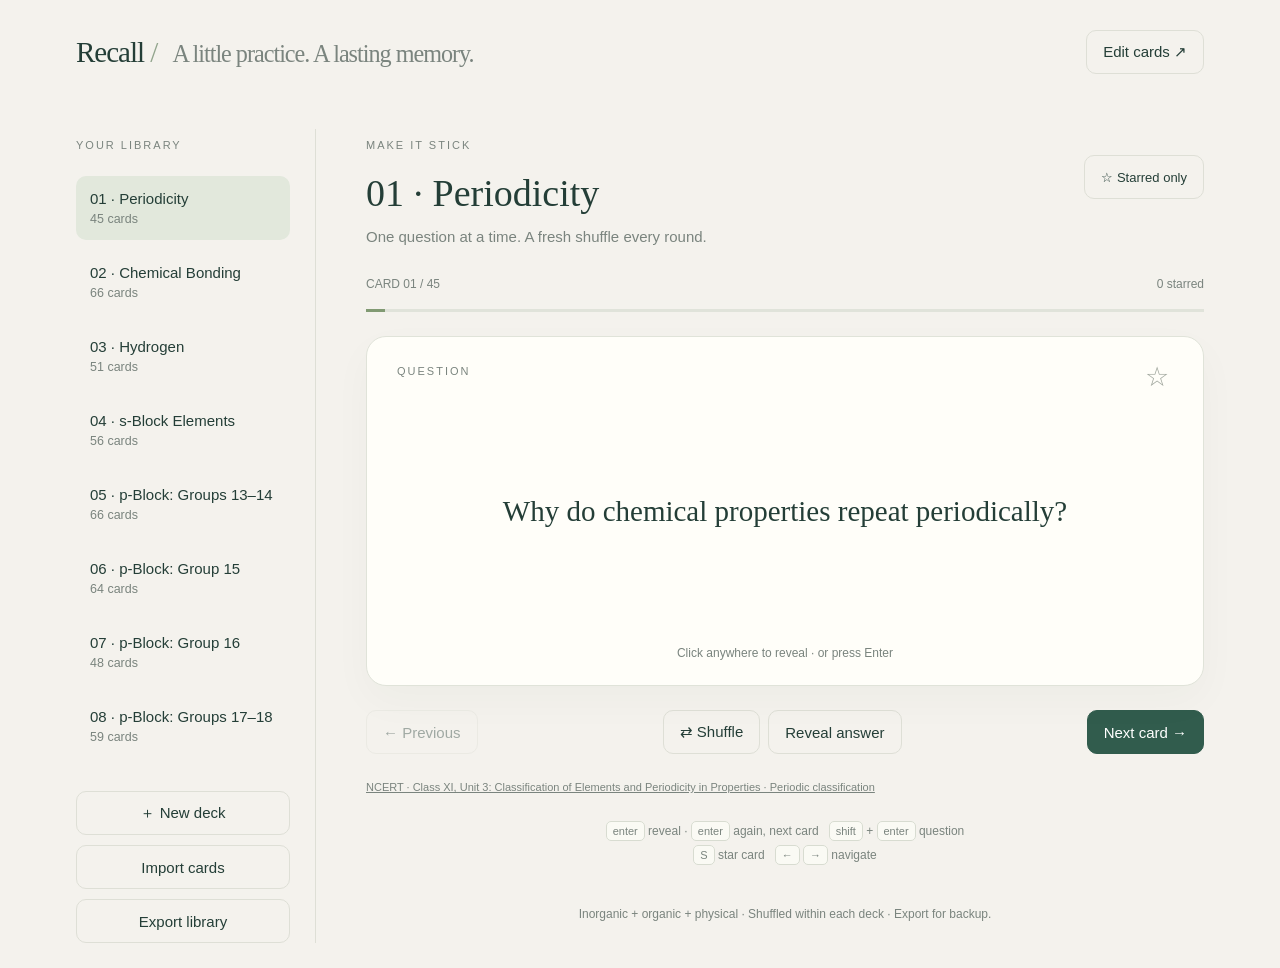
==== commit a4129df6: "Render chemistry formulas with bundled offline KaTeX and format legacy subscripts and exponents" ====
--- a/flashcards/index.html
+++ b/flashcards/index.html
@@ -5,18 +5,78 @@
 html{overflow-x:hidden}main,.topline>div{min-width:0}button,[role=button]{touch-action:manipulation}button{min-height:44px}h1{overflow-wrap:anywhere}.mobile-picker{display:none}.aside-actions{min-width:0}dialog{max-height:85dvh;overflow-y:auto}input,textarea,select{font-size:16px}.content{line-height:1.4}#source{overflow-wrap:anywhere}
 @media(max-width:760px){body{padding-bottom:env(safe-area-inset-bottom)}header{padding:18px max(16px,env(safe-area-inset-left));gap:12px}.layout{padding:0 max(16px,env(safe-area-inset-left));margin:0 auto 24px;max-width:650px}aside{margin-bottom:24px}#decks{display:none}.mobile-picker{display:block;margin:0;font-size:12px}.mobile-picker select{display:block;width:100%;max-width:100%;border:1px solid var(--line);border-radius:12px;background:#fffef9;color:var(--ink);padding:12px 34px 12px 12px;margin-top:8px;min-height:48px}.aside-actions{display:grid;grid-template-columns:repeat(3,minmax(0,1fr));gap:8px;margin-top:12px}.aside-actions button{padding:9px 4px;font-size:12px;white-space:normal}.topline{align-items:flex-start;gap:8px}h1{font-size:clamp(24px,6.5vw,32px);line-height:1.2;margin-top:0}.filter{font-size:12px;padding:9px;min-width:96px}.subtitle{font-size:13px}.progress{margin:20px 0 12px}.track{margin-bottom:18px}.card{min-height:310px;padding:65px 22px 70px;border-radius:16px}.content{font-size:clamp(21px,5.6vw,27px)}.card .side{left:20px;top:24px}.hint{bottom:23px;left:15px;right:15px;text-align:center;font-size:11px;line-height:1.5}.controls{display:grid;grid-template-columns:1fr 1fr;gap:8px;margin:18px 0}.controls>div{grid-column:1/-1;grid-row:1;display:grid!important;grid-template-columns:1fr 1fr}.controls button{width:100%;font-size:13px;padding:12px 6px}#next{grid-column:2;grid-row:2}#prev{grid-column:1;grid-row:2}.keys{display:none}.footer{margin-top:24px;font-size:11px;line-height:1.6}.card:has(#figure:not([hidden])){padding:60px 15px 65px}.card:has(#figure:not([hidden])) .content{font-size:21px}#figure{margin-top:15px}dialog{padding:20px;width:calc(100vw - 24px)}.modal-head h2{font-size:24px}.modal-actions{gap:8px}.modal-actions button{font-size:14px}}
 @media(prefers-reduced-motion:reduce){*{transition:none!important}}
+</style><style id="recall-katex-style">@font-face{font-family:KaTeX_AMS;font-style:normal;font-weight:400;src:url([data-uri]) format("woff2");font-style:normal;font-weight:700;src:url([data-uri]) format("woff2");font-style:normal;font-weight:400;src:url([data-uri]) format("woff2");font-style:normal;font-weight:700;src:url([data-uri]) format("woff2");font-style:normal;font-weight:400;src:url([data-uri]) format("woff2");font-style:normal;font-weight:700;src:url([data-uri]) format("woff2");font-style:italic;font-weight:700;src:url([data-uri]) format("woff2");font-style:italic;font-weight:400;src:url([data-uri]) format("woff2");font-style:normal;font-weight:400;src:url([data-uri]) format("woff2");font-style:italic;font-weight:700;src:url([data-uri]) format("woff2");font-style:italic;font-weight:400;src:url([data-uri]) format("woff2");font-style:normal;font-weight:700;src:url([data-uri]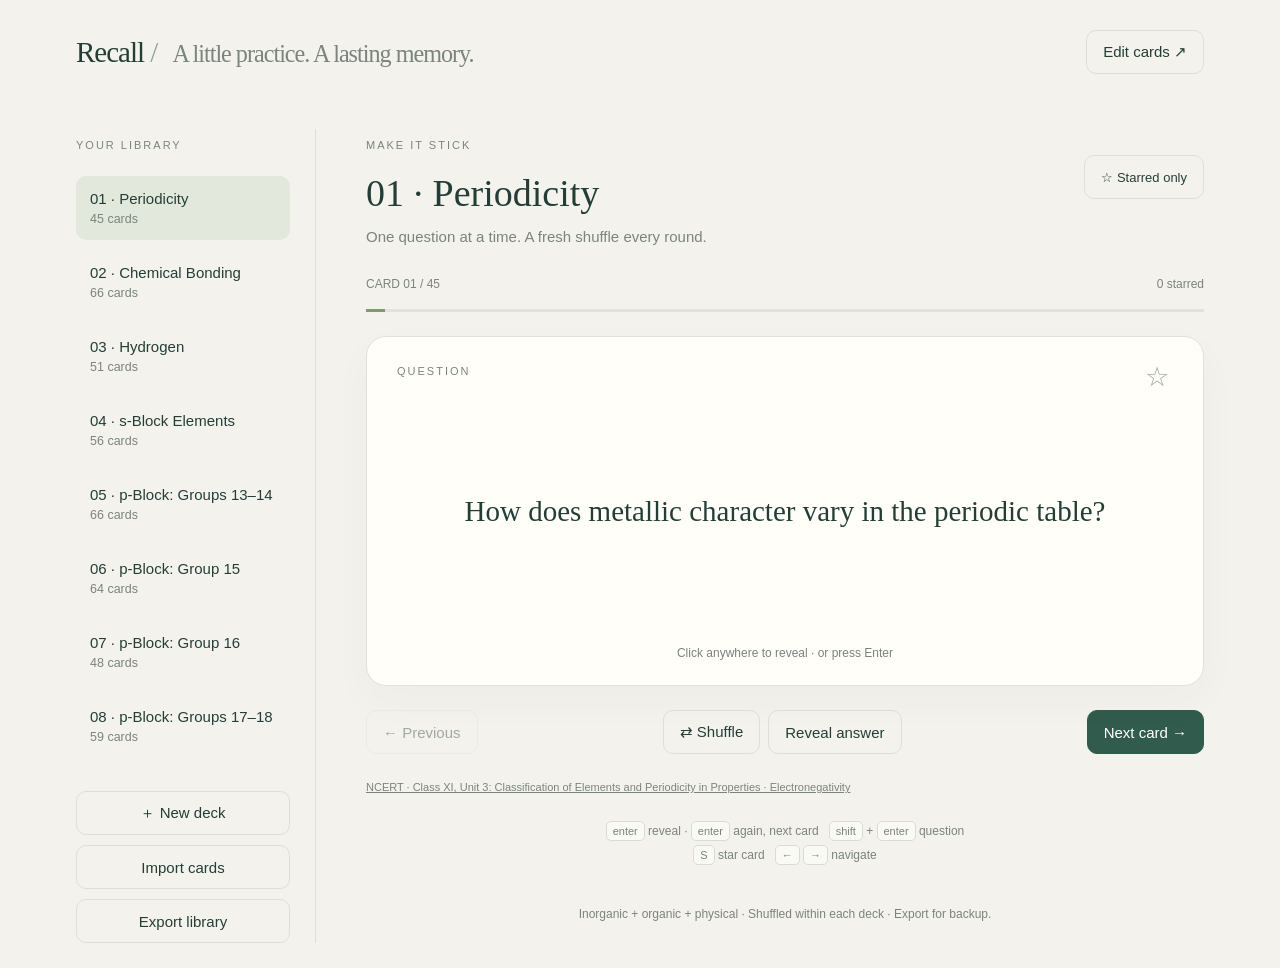
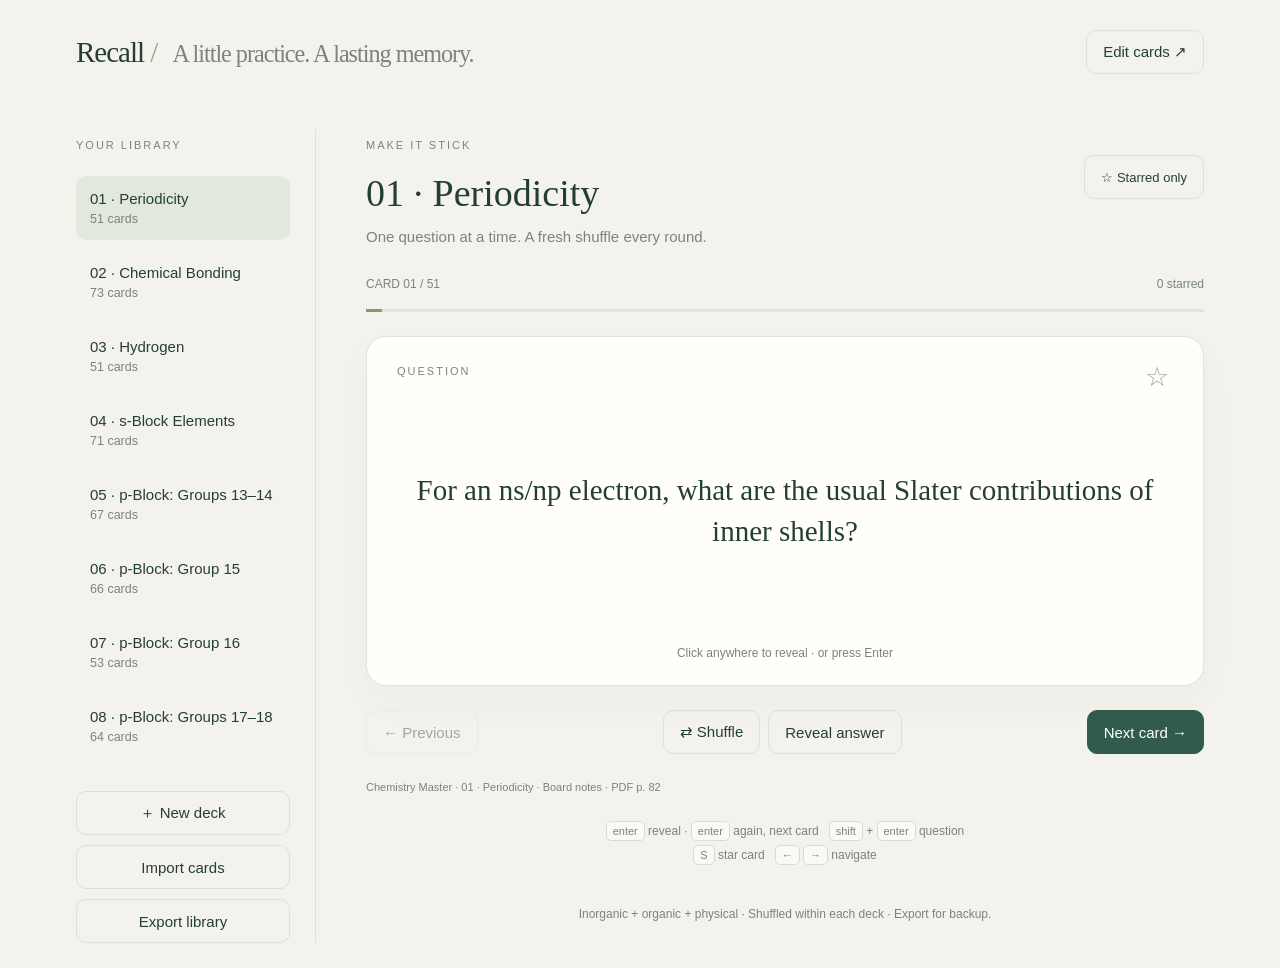
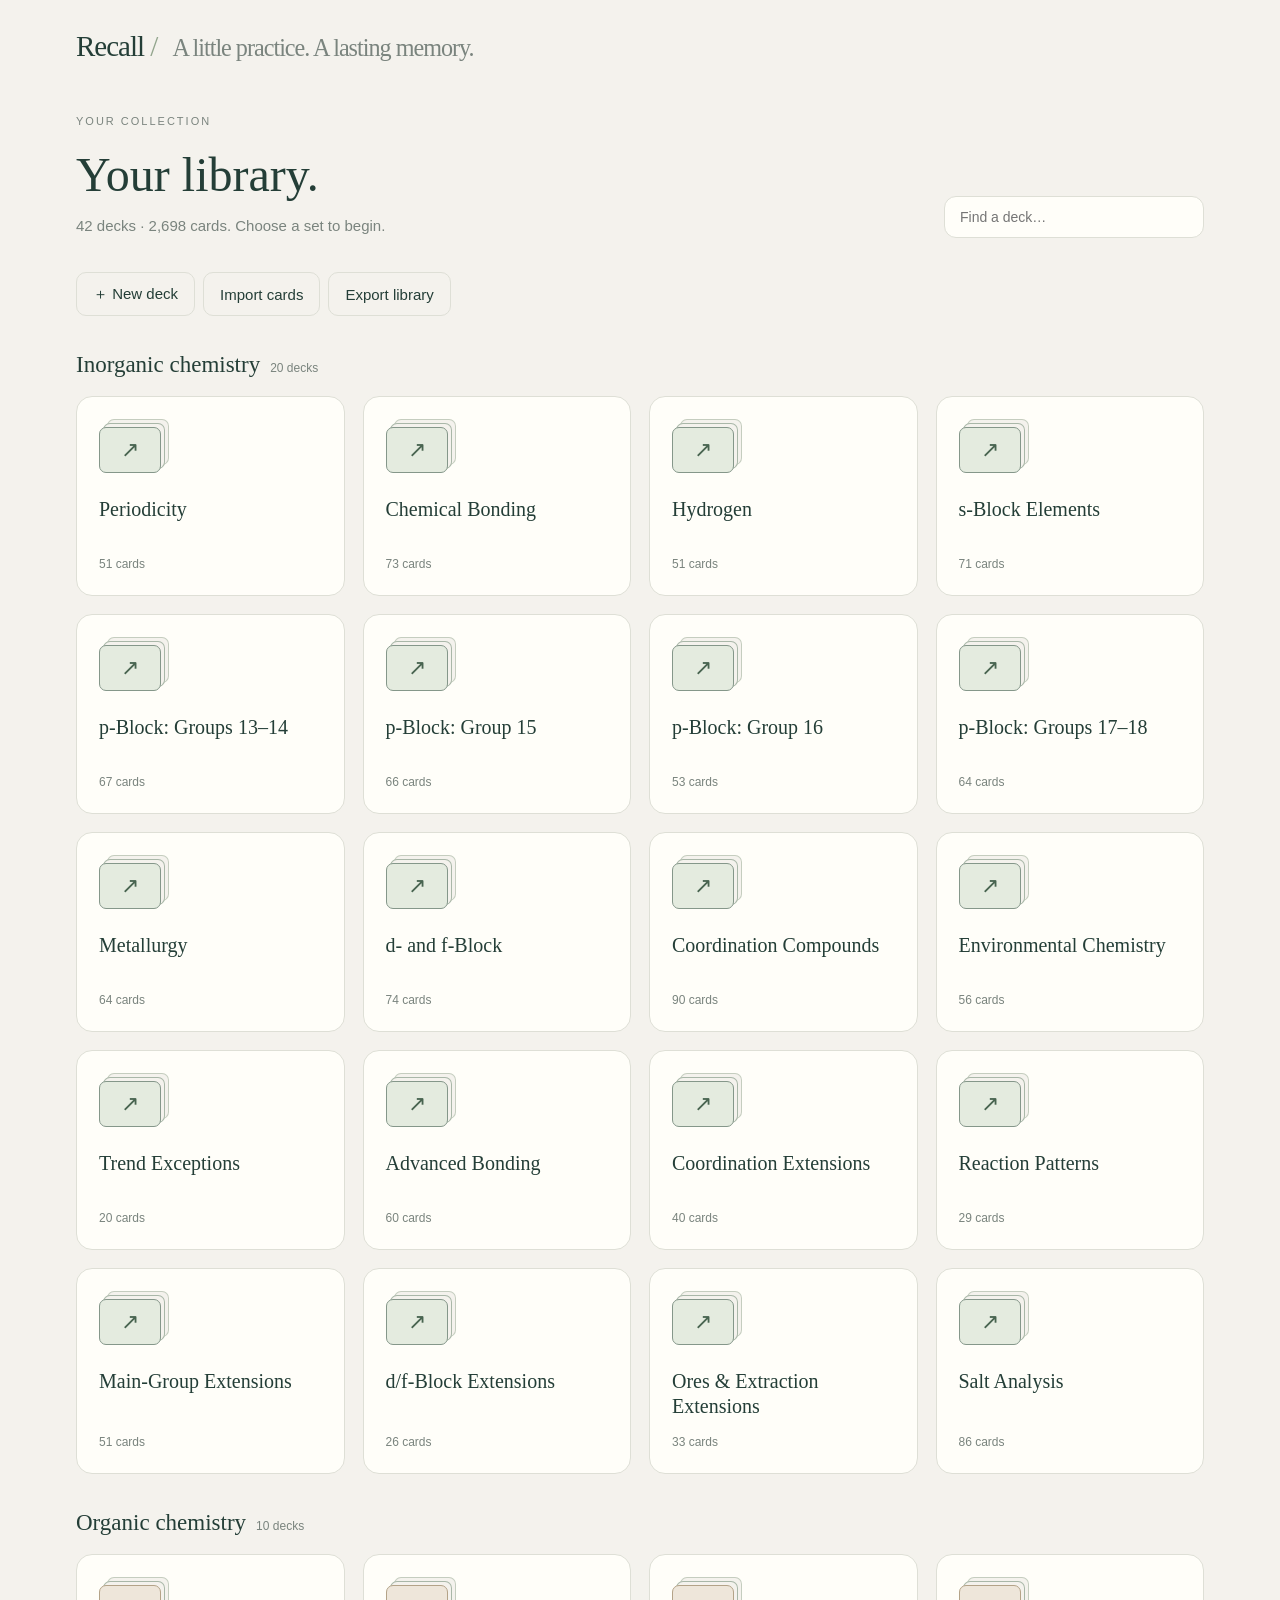
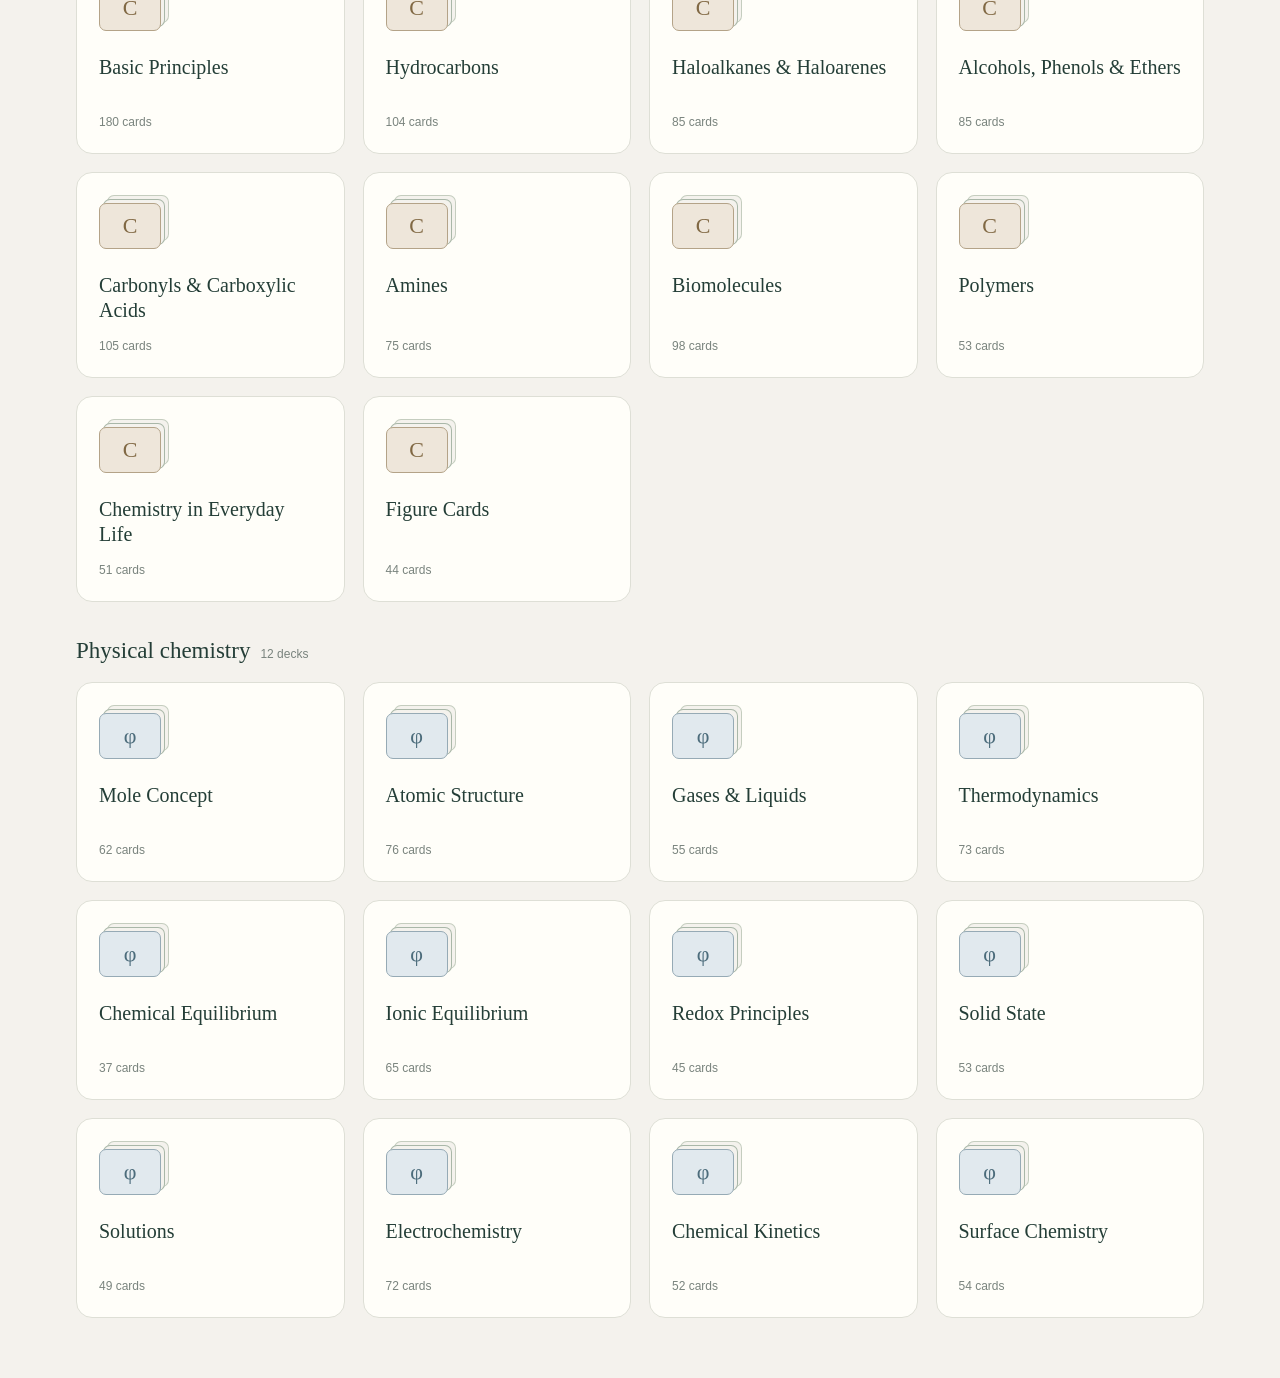
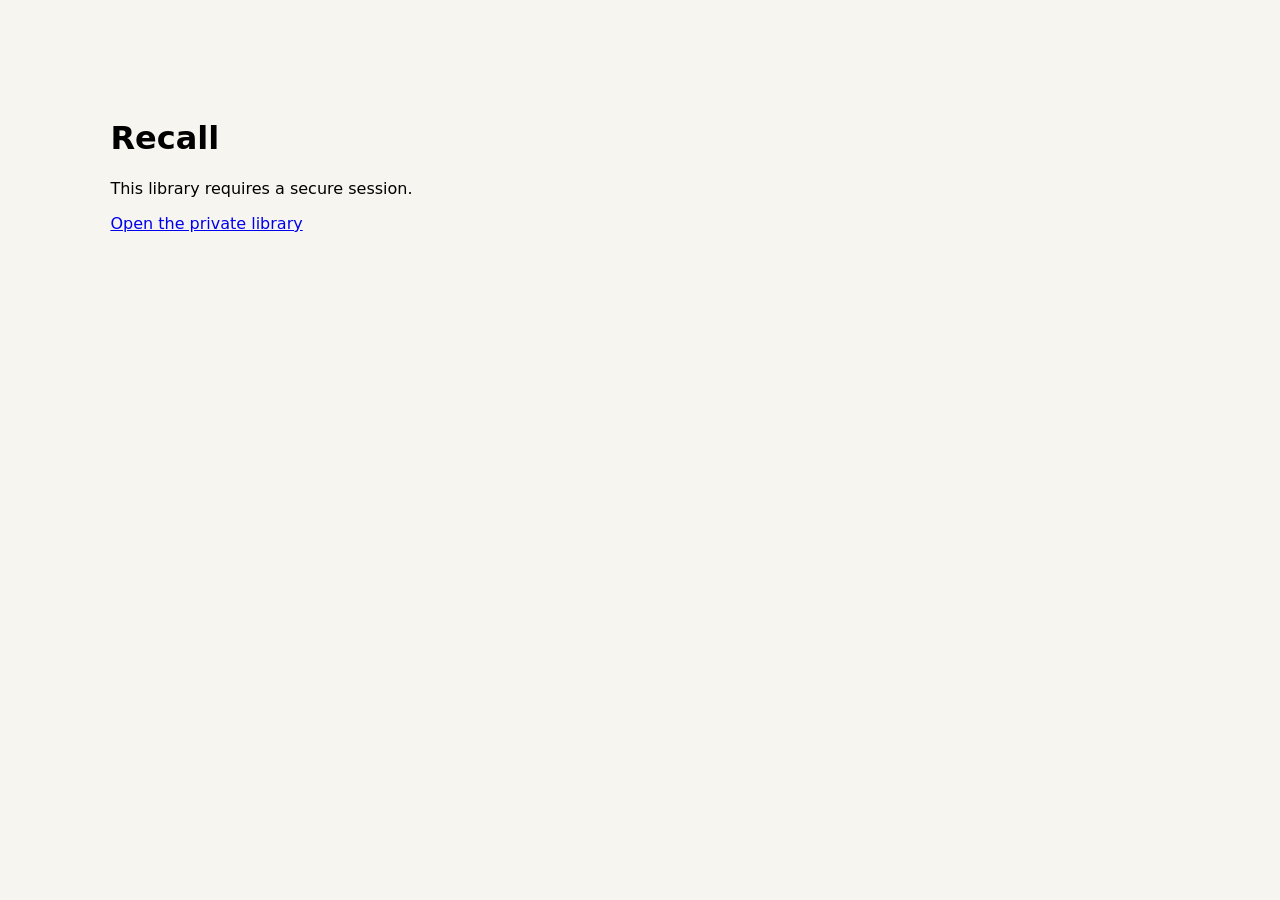
